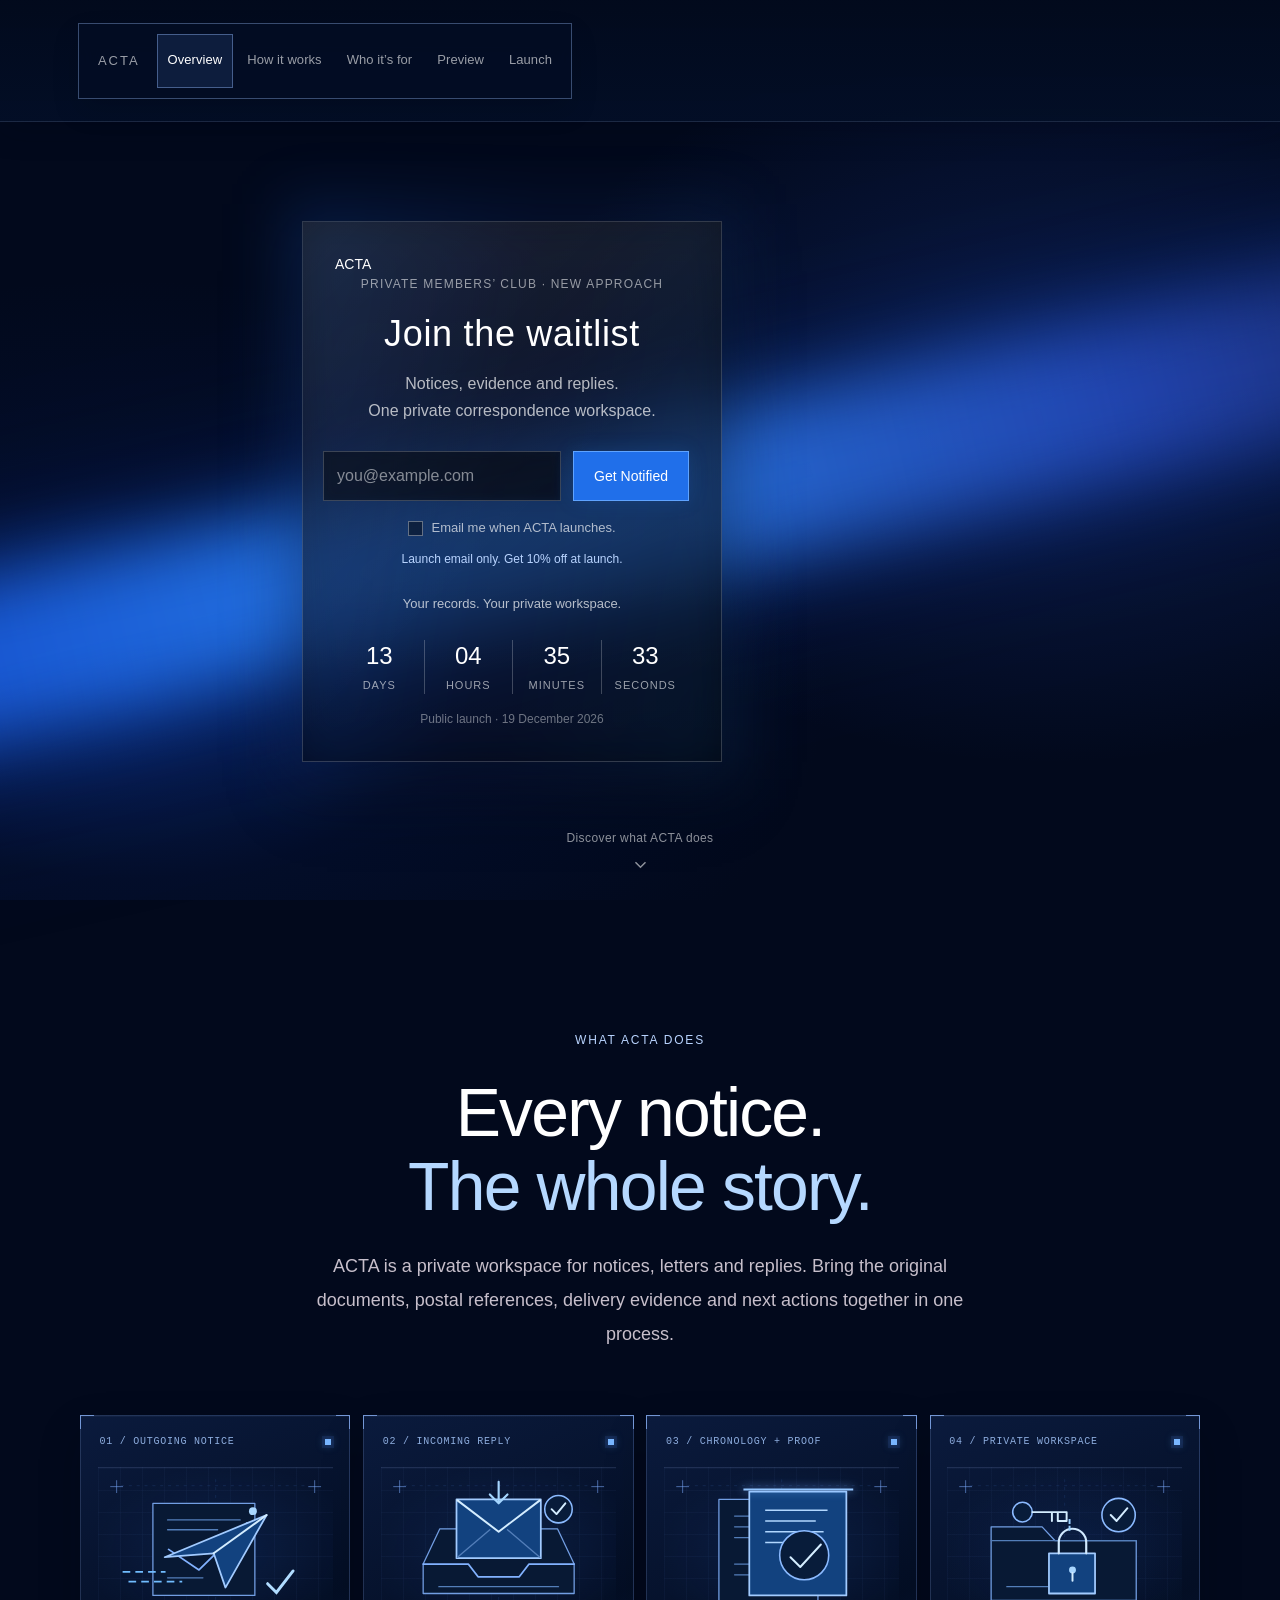
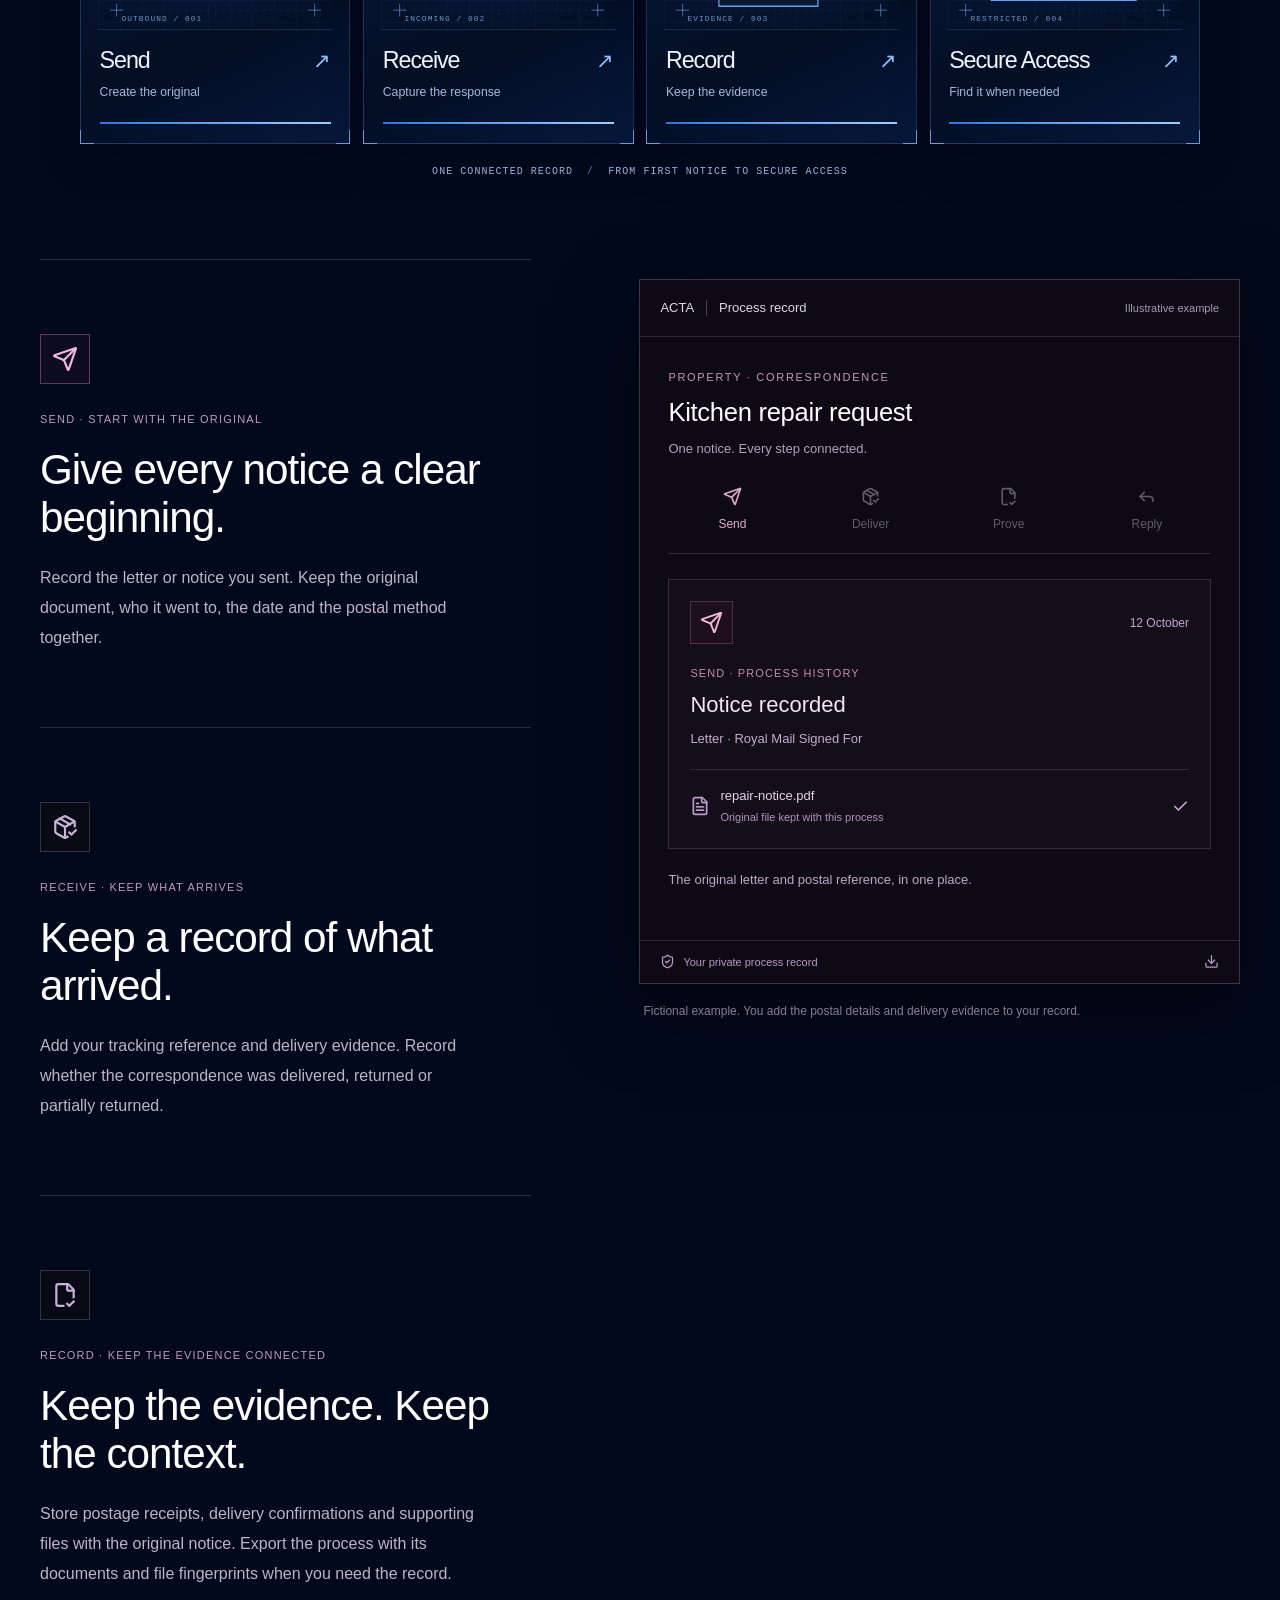
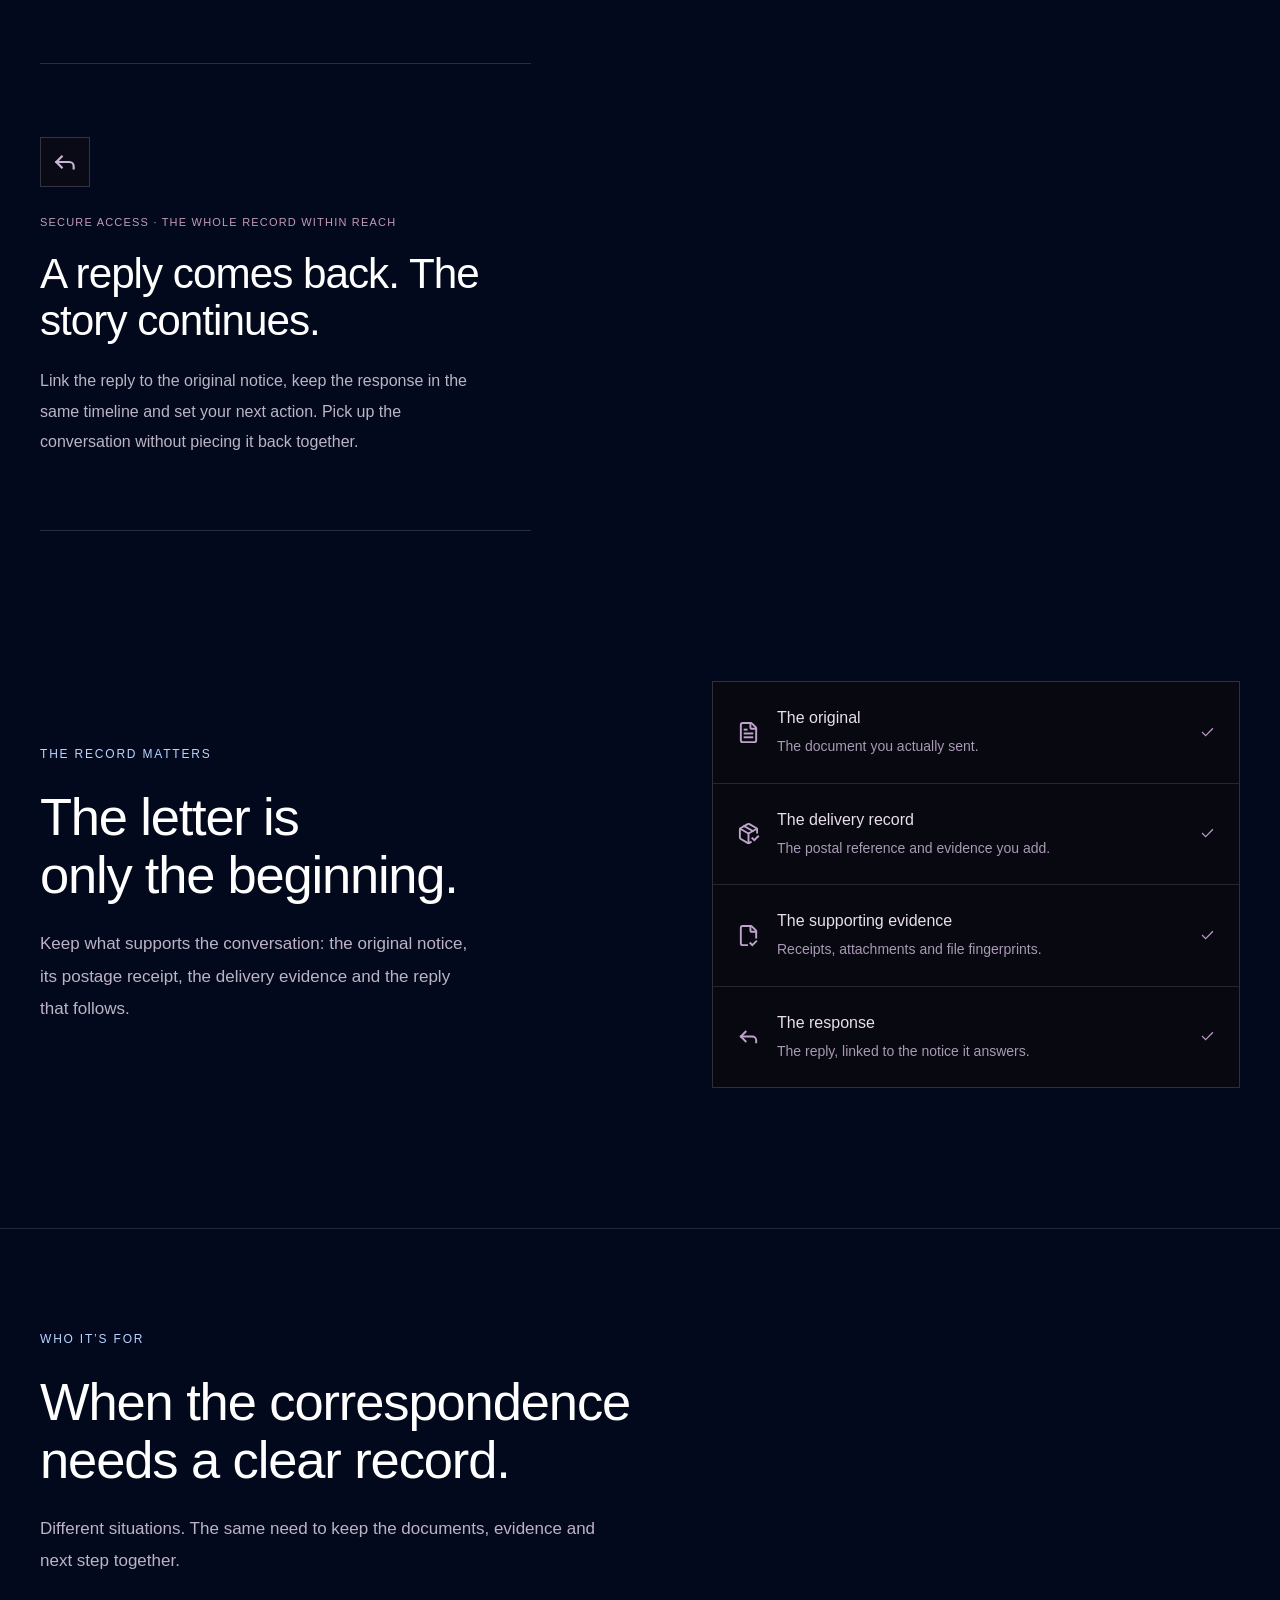
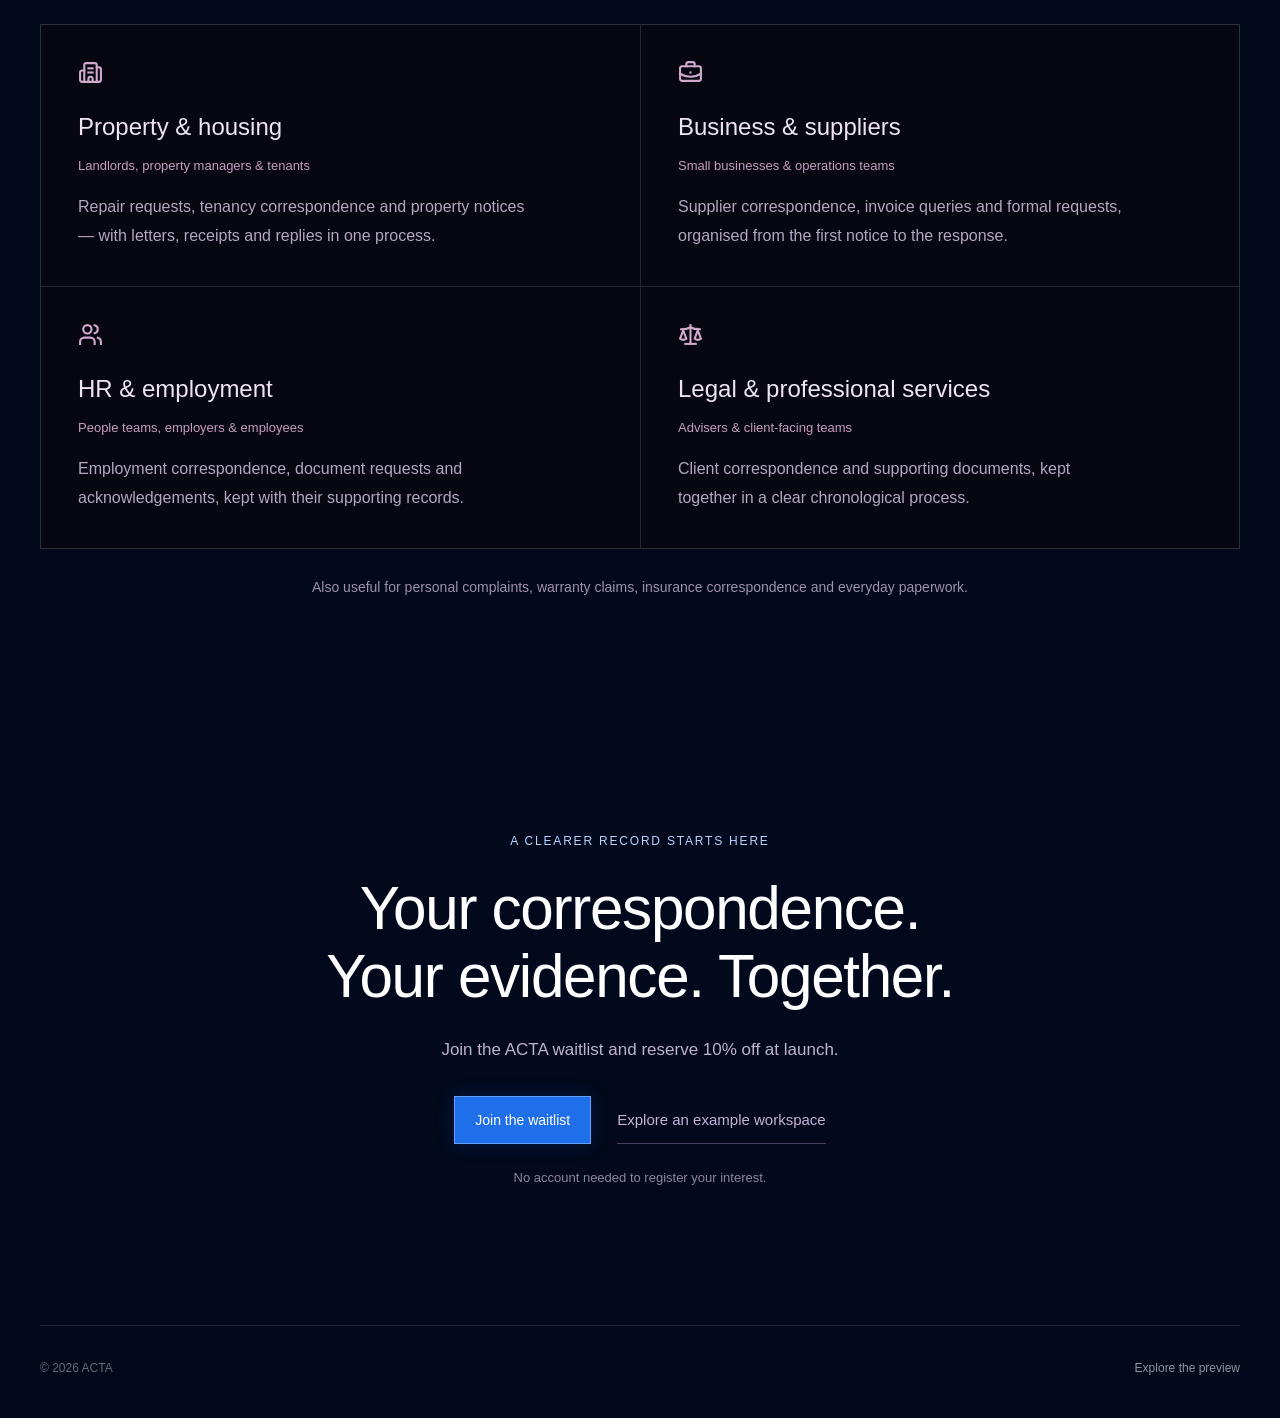
==== index.html @ 6f66a33c "Implement ACTA approved hero layout with integrated navigation logo and animated rectangular panels" ====
<!DOCTYPE html><html lang="en"><head><meta charset="utf-8"><meta name="viewport" content="width=device-width,initial-scale=1"><meta name="description" content="ACTA private club correspondence tracking and records"><meta name="theme-color" content="#040710"><link rel="stylesheet" href="./site.css"><link rel="stylesheet" href="./overrides.css"><link rel="stylesheet" href="./acta-header-v2.css"><link rel="stylesheet" href="./acta-journey.css"><link rel="stylesheet" href="./acta-hero-v3.css"><link rel="icon" href="./favicon.svg"><title>ACTA — Private members’ club & correspondence workspace</title></head><body class="antialiased" data-page="home"><div class="kinetic-grid-content"><main class="acta-launch"><div class="launch-light-scene" aria-hidden="true"><div class="launch-light-fallback"></div></div><header class="launch-header"><div class="launch-navigation"><nav aria-label="Launch navigation"><a class="launch-brand" href="./index.html" aria-label="ACTA home"><span class="acta-brand-bars" aria-hidden="true"><i></i><i></i></span><span>ACTA</span></a><span class="acta-nav-divider" aria-hidden="true"></span><a href="#register-interest" class="is-active" aria-current="page">Overview</a><a href="#product" class="">How it works</a><a href="#industries" class="">Who it’s for</a><a href="./demo.html" class="">Preview</a><a href="#launch" class="">Launch</a></nav></div></header><div class="launch-stage"><div class="acta-hero-plates" aria-hidden="true"><div class="acta-hero-plate plate-left"></div><div class="acta-hero-plate plate-right"></div><div class="acta-hero-orbit"></div></div><section class="launch-card " id="register-interest" aria-labelledby="_R_5i_-title"><div class="launch-card-content"><p class="acta-hero-wordmark"><span class="acta-brand-bars" aria-hidden="true"><i></i><i></i></span><span>ACTA</span></p><p class="launch-membership">Private Members’ Club · New Approach</p><h1 id="_R_5i_-title">Join the waitlist</h1><p class="launch-description">Notices, evidence and replies.<br/>One private correspondence workspace.</p><form class="launch-form" data-waitlist-form><div class="launch-input-row"><label class="sr-only" for="_R_5i_-email">Email address</label><input id="_R_5i_-email" type="email" placeholder="you@example.com" autoComplete="email" inputMode="email" required="" maxLength="254" aria-describedby="_R_5i_-privacy" name="email"/><button type="submit" class="site-button proximity-action launch-submit"><span class="proximity-content">Get Notified</span></button></div><div class="launch-trap" aria-hidden="true"><label for="_R_5i_-website">Leave this blank<input id="_R_5i_-website" type="text" tabindex="-1" autoComplete="off" name="website"/></label></div><label class="launch-consent"><input type="checkbox" required="" name="consent" value="yes"/><span>Email me when ACTA launches.</span></label><p class="launch-privacy" id="_R_5i_-privacy">Launch email only. Get 10% off at launch.</p></form><div class="launch-assurance"><span>Your records. Your private workspace.</span></div><section class="launch-clock" id="launch" aria-label="Public launch"><div class="launch-clock-values" role="timer" aria-live="off" aria-label="Launch date to be announced"><div><strong>—</strong><span>days</span></div><div><strong>—</strong><span>hours</span></div><div><strong>—</strong><span>minutes</span></div><div><strong>—</strong><span>seconds</span></div></div><p>Launch date to be announced</p></section></div></section><a class="launch-scroll-cue" href="#product"><span>Discover what ACTA does</span><svg xmlns="http://www.w3.org/2000/svg" width="18" height="18" viewBox="0 0 24 24" fill="none" stroke="currentColor" stroke-width="2" stroke-linecap="round" stroke-linejoin="round" class="lucide lucide-chevron-down" aria-hidden="true"><path d="m6 9 6 6 6-6"></path></svg></a></div><section class="acta-product-intro" id="product" aria-labelledby="acta-product-title"><p class="acta-section-eyebrow">What ACTA does</p><h2 id="acta-product-title">Every notice.<br/><em>The whole story.</em></h2><p class="acta-section-lead">ACTA is a private workspace for notices, letters and replies. Bring the original documents, postal references, delivery evidence and next actions together in one process.</p><ol class="acta-journey" aria-label="ACTA process: Send, Receive, Record, Secure Access"><li class="acta-j-panel acta-j-send" style="--step-index:0"><a class="acta-j-link" href="#acta-send" aria-label="Send: Create the original. Explore this part of the ACTA process."><div class="acta-j-top"><span>01 / OUTGOING NOTICE</span><i aria-hidden="true"></i></div><div class="acta-j-visual"><svg viewBox="0 0 240 164" xmlns="http://www.w3.org/2000/svg" focusable="false" aria-hidden="true"><path class="aj-guides" d="M24 18h192M24 145h192M120 12v140"/><path class="aj-cross" d="M13 19h12m-6-6v12M215 19h12m-6-6v12M13 145h12m-6-6v12M215 145h12m-6-6v12"/>
  <g class="aj-send-base"><rect x="56" y="36" width="104" height="94" class="aj-surface"/><path d="M71 53h74M71 63h51M71 112h36" class="aj-line-muted"/><path d="M72 83l31 21 49-48" class="aj-line"/><circle cx="158" cy="44" r="4" class="aj-node"/></g>
  <g class="aj-send-flight"><path d="M68 91L172 48l-42 74-12-35-50 4Z" class="aj-signal-fill"/><path d="M118 87l54-39" class="aj-line-bright"/></g>
  <path d="M26 106h42m-36 10h53" class="aj-send-trail"/>
  <path class="aj-send-confirm" d="M173 118l9 9 17-22" />
  <text class="aj-svg-label" x="24" y="156">OUTBOUND / 001</text>
</svg></div><div class="acta-j-bottom"><strong>Send</strong><span class="acta-j-arrow" aria-hidden="true">↗</span></div><p class="acta-j-desc">Create the original</p><div class="acta-j-progress" aria-hidden="true"><span></span></div></a></li><li class="acta-j-panel acta-j-receive" style="--step-index:1"><a class="acta-j-link" href="#acta-deliver" aria-label="Receive: Capture the response. Explore this part of the ACTA process."><div class="acta-j-top"><span>02 / INCOMING REPLY</span><i aria-hidden="true"></i></div><div class="acta-j-visual"><svg viewBox="0 0 240 164" xmlns="http://www.w3.org/2000/svg" focusable="false" aria-hidden="true"><path class="aj-guides" d="M24 18h192M24 145h192M120 12v140"/><path class="aj-cross" d="M13 19h12m-6-6v12M215 19h12m-6-6v12M13 145h12m-6-6v12M215 145h12m-6-6v12"/>
 <g class="aj-receive-tray"><path d="M43 98l17-36h120l17 36v30H43Z" class="aj-surface"/><path d="M43 98h46l10 13h42l10-13h46" class="aj-line"/><path d="M59 121h122" class="aj-line-muted"/></g>
 <g class="aj-receive-letter"><rect x="77" y="32" width="86" height="60" class="aj-signal-fill"/><path d="M78 33l42 32 42-32" class="aj-line-bright"/><path d="M78 91l33-28m51 28-33-28" class="aj-line-muted"/></g>
 <path class="aj-receive-arrow" d="M120 14v22m-9-9 9 9 9-9"/>
 <g class="aj-receive-confirm"><circle cx="181" cy="42" r="14" class="aj-dark-ring"/><path d="m174 42 5 5 9-11" class="aj-line-bright"/></g>
 <text class="aj-svg-label" x="24" y="156">INCOMING / 002</text>
</svg></div><div class="acta-j-bottom"><strong>Receive</strong><span class="acta-j-arrow" aria-hidden="true">↗</span></div><p class="acta-j-desc">Capture the response</p><div class="acta-j-progress" aria-hidden="true"><span></span></div></a></li><li class="acta-j-panel acta-j-record" style="--step-index:2"><a class="acta-j-link" href="#acta-prove" aria-label="Record: Keep the evidence. Explore this part of the ACTA process."><div class="acta-j-top"><span>03 / CHRONOLOGY + PROOF</span><i aria-hidden="true"></i></div><div class="acta-j-visual"><svg viewBox="0 0 240 164" xmlns="http://www.w3.org/2000/svg" focusable="false" aria-hidden="true"><path class="aj-guides" d="M24 18h192M24 145h192M120 12v140"/><path class="aj-cross" d="M13 19h12m-6-6v12M215 19h12m-6-6v12M13 145h12m-6-6v12M215 145h12m-6-6v12"/>
 <g class="aj-record-back"><rect x="56" y="32" width="101" height="109" class="aj-surface"/><path d="M72 49h68M72 60h57M72 71h59M72 98h66M72 109h49" class="aj-line-muted"/></g>
 <g class="aj-record-front"><rect x="87" y="24" width="99" height="106" class="aj-signal-fill"/><path d="M104 43h66M104 54h50M104 65h58M104 76h37" class="aj-record-write"/></g>
 <g class="aj-record-stamp"><circle cx="143" cy="89" r="25" class="aj-dark-ring"/><path d="m129 91 10 10 21-23" class="aj-line-bright"/></g>
 <path class="aj-record-scan" d="M82 22h110"/>
 <text class="aj-svg-label" x="24" y="156">EVIDENCE / 003</text>
</svg></div><div class="acta-j-bottom"><strong>Record</strong><span class="acta-j-arrow" aria-hidden="true">↗</span></div><p class="acta-j-desc">Keep the evidence</p><div class="acta-j-progress" aria-hidden="true"><span></span></div></a></li><li class="acta-j-panel acta-j-secure" style="--step-index:3"><a class="acta-j-link" href="#acta-reply" aria-label="Secure Access: Find it when needed. Explore this part of the ACTA process."><div class="acta-j-top"><span>04 / PRIVATE WORKSPACE</span><i aria-hidden="true"></i></div><div class="acta-j-visual"><svg viewBox="0 0 240 164" xmlns="http://www.w3.org/2000/svg" focusable="false" aria-hidden="true"><path class="aj-guides" d="M24 18h192M24 145h192M120 12v140"/><path class="aj-cross" d="M13 19h12m-6-6v12M215 19h12m-6-6v12M13 145h12m-6-6v12M215 145h12m-6-6v12"/>
 <g class="aj-sec-folder"><path d="M45 60h52l13 14h83v61H45Z" class="aj-surface"/><path d="M45 74h148" class="aj-line-muted"/><path d="M61 121h42" class="aj-line-muted"/></g>
 <g class="aj-sec-lock"><rect x="104" y="87" width="47" height="41" class="aj-signal-fill"/><path class="aj-sec-shackle" d="M114 87V76a14 14 0 0 1 28 0v11"/><circle cx="128" cy="104" r="3.5" class="aj-node"/><path d="M128 107v8" class="aj-line-bright"/></g>
 <g class="aj-sec-key"><circle cx="77" cy="45" r="10" class="aj-dark-ring"/><path d="M87 45h35v9h-9v-9m-6 0v9" class="aj-line-bright"/></g>
 <path class="aj-sec-beam" d="M125 53v11"/>
 <g class="aj-sec-ok"><circle cx="175" cy="48" r="17" class="aj-dark-ring"/><path d="m167 48 6 6 11-13" class="aj-line-bright"/></g>
 <text class="aj-svg-label" x="24" y="156">RESTRICTED / 004</text>
</svg></div><div class="acta-j-bottom"><strong>Secure Access</strong><span class="acta-j-arrow" aria-hidden="true">↗</span></div><p class="acta-j-desc">Find it when needed</p><div class="acta-j-progress" aria-hidden="true"><span></span></div></a></li></ol><p class="acta-strip-caption acta-j-caption">ONE CONNECTED RECORD <span aria-hidden="true">/</span> FROM FIRST NOTICE TO SECURE ACCESS</p></section><section class="acta-workflow" id="how-it-works" aria-label="How ACTA keeps your correspondence together"><div class="acta-workflow-steps"><article id="acta-send" data-story-step="0" class="acta-workflow-step is-active"><span class="workflow-step-symbol"><svg xmlns="http://www.w3.org/2000/svg" width="26" height="26" viewBox="0 0 24 24" fill="none" stroke="currentColor" stroke-width="2" stroke-linecap="round" stroke-linejoin="round" class="lucide lucide-send" aria-hidden="true"><path d="M14.536 21.686a.5.5 0 0 0 .937-.024l6.5-19a.496.496 0 0 0-.635-.635l-19 6.5a.5.5 0 0 0-.024.937l7.93 3.18a2 2 0 0 1 1.112 1.11z"></path><path d="m21.854 2.147-10.94 10.939"></path></svg></span><p class="acta-section-eyebrow">Send · Start with the original</p><h2>Give every notice a clear beginning.</h2><p class="workflow-step-copy">Record the letter or notice you sent. Keep the original document, who it went to, the date and the postal method together.</p><div class="workflow-mobile-evidence"><div><svg xmlns="http://www.w3.org/2000/svg" width="20" height="20" viewBox="0 0 24 24" fill="none" stroke="currentColor" stroke-width="2" stroke-linecap="round" stroke-linejoin="round" class="lucide lucide-send" aria-hidden="true"><path d="M14.536 21.686a.5.5 0 0 0 .937-.024l6.5-19a.496.496 0 0 0-.635-.635l-19 6.5a.5.5 0 0 0-.024.937l7.93 3.18a2 2 0 0 1 1.112 1.11z"></path><path d="m21.854 2.147-10.94 10.939"></path></svg><span>Notice recorded<small>Example record · 12 October</small></span><svg xmlns="http://www.w3.org/2000/svg" width="16" height="16" viewBox="0 0 24 24" fill="none" stroke="currentColor" stroke-width="2" stroke-linecap="round" stroke-linejoin="round" class="lucide lucide-check" aria-hidden="true"><path d="M20 6 9 17l-5-5"></path></svg></div><p><svg xmlns="http://www.w3.org/2000/svg" width="15" height="15" viewBox="0 0 24 24" fill="none" stroke="currentColor" stroke-width="2" stroke-linecap="round" stroke-linejoin="round" class="lucide lucide-paperclip" aria-hidden="true"><path d="m16 6-8.414 8.586a2 2 0 0 0 2.829 2.829l8.414-8.586a4 4 0 1 0-5.657-5.657l-8.379 8.551a6 6 0 1 0 8.485 8.485l8.379-8.551"></path></svg>repair-notice.pdf</p></div></article><article id="acta-deliver" data-story-step="1" class="acta-workflow-step "><span class="workflow-step-symbol"><svg xmlns="http://www.w3.org/2000/svg" width="26" height="26" viewBox="0 0 24 24" fill="none" stroke="currentColor" stroke-width="2" stroke-linecap="round" stroke-linejoin="round" class="lucide lucide-package-check" aria-hidden="true"><path d="M12 22V12"></path><path d="m16 17 2 2 4-4"></path><path d="M21 11.127V8a2 2 0 0 0-1-1.73l-7-4a2 2 0 0 0-2 0l-7 4A2 2 0 0 0 3 8v8a2 2 0 0 0 1 1.729l7 4a2 2 0 0 0 2 .001l1.32-.753"></path><path d="M3.29 7 12 12l8.71-5"></path><path d="m7.5 4.27 8.997 5.148"></path></svg></span><p class="acta-section-eyebrow">Receive · Keep what arrives</p><h2>Keep a record of what arrived.</h2><p class="workflow-step-copy">Add your tracking reference and delivery evidence. Record whether the correspondence was delivered, returned or partially returned.</p><div class="workflow-mobile-evidence"><div><svg xmlns="http://www.w3.org/2000/svg" width="20" height="20" viewBox="0 0 24 24" fill="none" stroke="currentColor" stroke-width="2" stroke-linecap="round" stroke-linejoin="round" class="lucide lucide-package-check" aria-hidden="true"><path d="M12 22V12"></path><path d="m16 17 2 2 4-4"></path><path d="M21 11.127V8a2 2 0 0 0-1-1.73l-7-4a2 2 0 0 0-2 0l-7 4A2 2 0 0 0 3 8v8a2 2 0 0 0 1 1.729l7 4a2 2 0 0 0 2 .001l1.32-.753"></path><path d="M3.29 7 12 12l8.71-5"></path><path d="m7.5 4.27 8.997 5.148"></path></svg><span>Delivery recorded<small>Example record · 14 October</small></span><svg xmlns="http://www.w3.org/2000/svg" width="16" height="16" viewBox="0 0 24 24" fill="none" stroke="currentColor" stroke-width="2" stroke-linecap="round" stroke-linejoin="round" class="lucide lucide-check" aria-hidden="true"><path d="M20 6 9 17l-5-5"></path></svg></div><p><svg xmlns="http://www.w3.org/2000/svg" width="15" height="15" viewBox="0 0 24 24" fill="none" stroke="currentColor" stroke-width="2" stroke-linecap="round" stroke-linejoin="round" class="lucide lucide-paperclip" aria-hidden="true"><path d="m16 6-8.414 8.586a2 2 0 0 0 2.829 2.829l8.414-8.586a4 4 0 1 0-5.657-5.657l-8.379 8.551a6 6 0 1 0 8.485 8.485l8.379-8.551"></path></svg>delivery-confirmation.pdf</p></div></article><article id="acta-prove" data-story-step="2" class="acta-workflow-step "><span class="workflow-step-symbol"><svg xmlns="http://www.w3.org/2000/svg" width="26" height="26" viewBox="0 0 24 24" fill="none" stroke="currentColor" stroke-width="2" stroke-linecap="round" stroke-linejoin="round" class="lucide lucide-file-check-corner" aria-hidden="true"><path d="M10.5 22H6a2 2 0 0 1-2-2V4a2 2 0 0 1 2-2h8a2.4 2.4 0 0 1 1.706.706l3.588 3.588A2.4 2.4 0 0 1 20 8v6"></path><path d="M14 2v5a1 1 0 0 0 1 1h5"></path><path d="m14 20 2 2 4-4"></path></svg></span><p class="acta-section-eyebrow">Record · Keep the evidence connected</p><h2>Keep the evidence. Keep the context.</h2><p class="workflow-step-copy">Store postage receipts, delivery confirmations and supporting files with the original notice. Export the process with its documents and file fingerprints when you need the record.</p><div class="workflow-mobile-evidence"><div><svg xmlns="http://www.w3.org/2000/svg" width="20" height="20" viewBox="0 0 24 24" fill="none" stroke="currentColor" stroke-width="2" stroke-linecap="round" stroke-linejoin="round" class="lucide lucide-file-check-corner" aria-hidden="true"><path d="M10.5 22H6a2 2 0 0 1-2-2V4a2 2 0 0 1 2-2h8a2.4 2.4 0 0 1 1.706.706l3.588 3.588A2.4 2.4 0 0 1 20 8v6"></path><path d="M14 2v5a1 1 0 0 0 1 1h5"></path><path d="m14 20 2 2 4-4"></path></svg><span>Evidence attached<small>Example record · 14 October</small></span><svg xmlns="http://www.w3.org/2000/svg" width="16" height="16" viewBox="0 0 24 24" fill="none" stroke="currentColor" stroke-width="2" stroke-linecap="round" stroke-linejoin="round" class="lucide lucide-check" aria-hidden="true"><path d="M20 6 9 17l-5-5"></path></svg></div><p><svg xmlns="http://www.w3.org/2000/svg" width="15" height="15" viewBox="0 0 24 24" fill="none" stroke="currentColor" stroke-width="2" stroke-linecap="round" stroke-linejoin="round" class="lucide lucide-paperclip" aria-hidden="true"><path d="m16 6-8.414 8.586a2 2 0 0 0 2.829 2.829l8.414-8.586a4 4 0 1 0-5.657-5.657l-8.379 8.551a6 6 0 1 0 8.485 8.485l8.379-8.551"></path></svg>postage-receipt.pdf</p></div></article><article id="acta-reply" data-story-step="3" class="acta-workflow-step "><span class="workflow-step-symbol"><svg xmlns="http://www.w3.org/2000/svg" width="26" height="26" viewBox="0 0 24 24" fill="none" stroke="currentColor" stroke-width="2" stroke-linecap="round" stroke-linejoin="round" class="lucide lucide-reply" aria-hidden="true"><path d="M20 18v-2a4 4 0 0 0-4-4H4"></path><path d="m9 17-5-5 5-5"></path></svg></span><p class="acta-section-eyebrow">Secure Access · The whole record within reach</p><h2>A reply comes back. The story continues.</h2><p class="workflow-step-copy">Link the reply to the original notice, keep the response in the same timeline and set your next action. Pick up the conversation without piecing it back together.</p><div class="workflow-mobile-evidence"><div><svg xmlns="http://www.w3.org/2000/svg" width="20" height="20" viewBox="0 0 24 24" fill="none" stroke="currentColor" stroke-width="2" stroke-linecap="round" stroke-linejoin="round" class="lucide lucide-reply" aria-hidden="true"><path d="M20 18v-2a4 4 0 0 0-4-4H4"></path><path d="m9 17-5-5 5-5"></path></svg><span>Reply linked<small>Example record · 16 October</small></span><svg xmlns="http://www.w3.org/2000/svg" width="16" height="16" viewBox="0 0 24 24" fill="none" stroke="currentColor" stroke-width="2" stroke-linecap="round" stroke-linejoin="round" class="lucide lucide-check" aria-hidden="true"><path d="M20 6 9 17l-5-5"></path></svg></div><p><svg xmlns="http://www.w3.org/2000/svg" width="15" height="15" viewBox="0 0 24 24" fill="none" stroke="currentColor" stroke-width="2" stroke-linecap="round" stroke-linejoin="round" class="lucide lucide-paperclip" aria-hidden="true"><path d="m16 6-8.414 8.586a2 2 0 0 0 2.829 2.829l8.414-8.586a4 4 0 1 0-5.657-5.657l-8.379 8.551a6 6 0 1 0 8.485 8.485l8.379-8.551"></path></svg>repair-team-response.pdf</p></div></article></div><aside class="acta-proof-preview"><div class="acta-proof-window" aria-label="Illustrative ACTA record: Send"><div class="proof-window-top"><span>ACTA <i></i> Process record</span><span>Illustrative example</span></div><div class="proof-window-content"><span class="proof-process-label">Property · Correspondence</span><h3>Kitchen repair request</h3><p class="proof-process-description">One notice. Every step connected.</p><div class="proof-stage-rail" aria-hidden="true"><div class="is-complete"><svg xmlns="http://www.w3.org/2000/svg" width="19" height="19" viewBox="0 0 24 24" fill="none" stroke="currentColor" stroke-width="2" stroke-linecap="round" stroke-linejoin="round" class="lucide lucide-send" aria-hidden="true"><path d="M14.536 21.686a.5.5 0 0 0 .937-.024l6.5-19a.496.496 0 0 0-.635-.635l-19 6.5a.5.5 0 0 0-.024.937l7.93 3.18a2 2 0 0 1 1.112 1.11z"></path><path d="m21.854 2.147-10.94 10.939"></path></svg><span>Send</span></div><div class=""><svg xmlns="http://www.w3.org/2000/svg" width="19" height="19" viewBox="0 0 24 24" fill="none" stroke="currentColor" stroke-width="2" stroke-linecap="round" stroke-linejoin="round" class="lucide lucide-package-check" aria-hidden="true"><path d="M12 22V12"></path><path d="m16 17 2 2 4-4"></path><path d="M21 11.127V8a2 2 0 0 0-1-1.73l-7-4a2 2 0 0 0-2 0l-7 4A2 2 0 0 0 3 8v8a2 2 0 0 0 1 1.729l7 4a2 2 0 0 0 2 .001l1.32-.753"></path><path d="M3.29 7 12 12l8.71-5"></path><path d="m7.5 4.27 8.997 5.148"></path></svg><span>Deliver</span></div><div class=""><svg xmlns="http://www.w3.org/2000/svg" width="19" height="19" viewBox="0 0 24 24" fill="none" stroke="currentColor" stroke-width="2" stroke-linecap="round" stroke-linejoin="round" class="lucide lucide-file-check-corner" aria-hidden="true"><path d="M10.5 22H6a2 2 0 0 1-2-2V4a2 2 0 0 1 2-2h8a2.4 2.4 0 0 1 1.706.706l3.588 3.588A2.4 2.4 0 0 1 20 8v6"></path><path d="M14 2v5a1 1 0 0 0 1 1h5"></path><path d="m14 20 2 2 4-4"></path></svg><span>Prove</span></div><div class=""><svg xmlns="http://www.w3.org/2000/svg" width="19" height="19" viewBox="0 0 24 24" fill="none" stroke="currentColor" stroke-width="2" stroke-linecap="round" stroke-linejoin="round" class="lucide lucide-reply" aria-hidden="true"><path d="M20 18v-2a4 4 0 0 0-4-4H4"></path><path d="m9 17-5-5 5-5"></path></svg><span>Reply</span></div></div><div class="proof-event"><div class="proof-event-top"><span class="proof-event-icon"><svg xmlns="http://www.w3.org/2000/svg" width="23" height="23" viewBox="0 0 24 24" fill="none" stroke="currentColor" stroke-width="2" stroke-linecap="round" stroke-linejoin="round" class="lucide lucide-send" aria-hidden="true"><path d="M14.536 21.686a.5.5 0 0 0 .937-.024l6.5-19a.496.496 0 0 0-.635-.635l-19 6.5a.5.5 0 0 0-.024.937l7.93 3.18a2 2 0 0 1 1.112 1.11z"></path><path d="m21.854 2.147-10.94 10.939"></path></svg></span><span class="proof-event-date">12 October</span></div><p class="proof-event-eyebrow">Send · Process history</p><h4>Notice recorded</h4><p class="proof-event-detail">Letter · Royal Mail Signed For</p><div class="proof-file"><svg xmlns="http://www.w3.org/2000/svg" width="20" height="20" viewBox="0 0 24 24" fill="none" stroke="currentColor" stroke-width="2" stroke-linecap="round" stroke-linejoin="round" class="lucide lucide-file-text" aria-hidden="true"><path d="M6 22a2 2 0 0 1-2-2V4a2 2 0 0 1 2-2h8a2.4 2.4 0 0 1 1.704.706l3.588 3.588A2.4 2.4 0 0 1 20 8v12a2 2 0 0 1-2 2z"></path><path d="M14 2v5a1 1 0 0 0 1 1h5"></path><path d="M10 9H8"></path><path d="M16 13H8"></path><path d="M16 17H8"></path></svg><span>repair-notice.pdf<small>Original file kept with this process</small></span><svg xmlns="http://www.w3.org/2000/svg" width="17" height="17" viewBox="0 0 24 24" fill="none" stroke="currentColor" stroke-width="2" stroke-linecap="round" stroke-linejoin="round" class="lucide lucide-check" aria-hidden="true"><path d="M20 6 9 17l-5-5"></path></svg></div></div><p class="proof-visual-caption">The original letter and postal reference, in one place.</p></div><div class="proof-window-bottom"><svg xmlns="http://www.w3.org/2000/svg" width="15" height="15" viewBox="0 0 24 24" fill="none" stroke="currentColor" stroke-width="2" stroke-linecap="round" stroke-linejoin="round" class="lucide lucide-shield-check" aria-hidden="true"><path d="M20 13c0 5-3.5 7.5-7.66 8.95a1 1 0 0 1-.67-.01C7.5 20.5 4 18 4 13V6a1 1 0 0 1 1-1c2 0 4.5-1.2 6.24-2.72a1.17 1.17 0 0 1 1.52 0C14.51 3.81 17 5 19 5a1 1 0 0 1 1 1z"></path><path d="m9 12 2 2 4-4"></path></svg><span>Your private process record</span><svg xmlns="http://www.w3.org/2000/svg" width="15" height="15" viewBox="0 0 24 24" fill="none" stroke="currentColor" stroke-width="2" stroke-linecap="round" stroke-linejoin="round" class="lucide lucide-download" aria-hidden="true"><path d="M12 15V3"></path><path d="M21 15v4a2 2 0 0 1-2 2H5a2 2 0 0 1-2-2v-4"></path><path d="m7 10 5 5 5-5"></path></svg></div></div><p class="acta-example-note">Fictional example. You add the postal details and delivery evidence to your record.</p></aside></section><section class="acta-evidence-section" aria-labelledby="acta-evidence-title"><div><p class="acta-section-eyebrow">The record matters</p><h2 id="acta-evidence-title">The letter is<br/>only the beginning.</h2><p>Keep what supports the conversation: the original notice, its postage receipt, the delivery evidence and the reply that follows.</p></div><div class="acta-evidence-stack"><div><svg xmlns="http://www.w3.org/2000/svg" width="23" height="23" viewBox="0 0 24 24" fill="none" stroke="currentColor" stroke-width="2" stroke-linecap="round" stroke-linejoin="round" class="lucide lucide-file-text" aria-hidden="true"><path d="M6 22a2 2 0 0 1-2-2V4a2 2 0 0 1 2-2h8a2.4 2.4 0 0 1 1.704.706l3.588 3.588A2.4 2.4 0 0 1 20 8v12a2 2 0 0 1-2 2z"></path><path d="M14 2v5a1 1 0 0 0 1 1h5"></path><path d="M10 9H8"></path><path d="M16 13H8"></path><path d="M16 17H8"></path></svg><span><strong>The original</strong><p>The document you actually sent.</p></span><svg xmlns="http://www.w3.org/2000/svg" width="17" height="17" viewBox="0 0 24 24" fill="none" stroke="currentColor" stroke-width="2" stroke-linecap="round" stroke-linejoin="round" class="lucide lucide-check" aria-hidden="true"><path d="M20 6 9 17l-5-5"></path></svg></div><div><svg xmlns="http://www.w3.org/2000/svg" width="23" height="23" viewBox="0 0 24 24" fill="none" stroke="currentColor" stroke-width="2" stroke-linecap="round" stroke-linejoin="round" class="lucide lucide-package-check" aria-hidden="true"><path d="M12 22V12"></path><path d="m16 17 2 2 4-4"></path><path d="M21 11.127V8a2 2 0 0 0-1-1.73l-7-4a2 2 0 0 0-2 0l-7 4A2 2 0 0 0 3 8v8a2 2 0 0 0 1 1.729l7 4a2 2 0 0 0 2 .001l1.32-.753"></path><path d="M3.29 7 12 12l8.71-5"></path><path d="m7.5 4.27 8.997 5.148"></path></svg><span><strong>The delivery record</strong><p>The postal reference and evidence you add.</p></span><svg xmlns="http://www.w3.org/2000/svg" width="17" height="17" viewBox="0 0 24 24" fill="none" stroke="currentColor" stroke-width="2" stroke-linecap="round" stroke-linejoin="round" class="lucide lucide-check" aria-hidden="true"><path d="M20 6 9 17l-5-5"></path></svg></div><div><svg xmlns="http://www.w3.org/2000/svg" width="23" height="23" viewBox="0 0 24 24" fill="none" stroke="currentColor" stroke-width="2" stroke-linecap="round" stroke-linejoin="round" class="lucide lucide-file-check-corner" aria-hidden="true"><path d="M10.5 22H6a2 2 0 0 1-2-2V4a2 2 0 0 1 2-2h8a2.4 2.4 0 0 1 1.706.706l3.588 3.588A2.4 2.4 0 0 1 20 8v6"></path><path d="M14 2v5a1 1 0 0 0 1 1h5"></path><path d="m14 20 2 2 4-4"></path></svg><span><strong>The supporting evidence</strong><p>Receipts, attachments and file fingerprints.</p></span><svg xmlns="http://www.w3.org/2000/svg" width="17" height="17" viewBox="0 0 24 24" fill="none" stroke="currentColor" stroke-width="2" stroke-linecap="round" stroke-linejoin="round" class="lucide lucide-check" aria-hidden="true"><path d="M20 6 9 17l-5-5"></path></svg></div><div><svg xmlns="http://www.w3.org/2000/svg" width="23" height="23" viewBox="0 0 24 24" fill="none" stroke="currentColor" stroke-width="2" stroke-linecap="round" stroke-linejoin="round" class="lucide lucide-reply" aria-hidden="true"><path d="M20 18v-2a4 4 0 0 0-4-4H4"></path><path d="m9 17-5-5 5-5"></path></svg><span><strong>The response</strong><p>The reply, linked to the notice it answers.</p></span><svg xmlns="http://www.w3.org/2000/svg" width="17" height="17" viewBox="0 0 24 24" fill="none" stroke="currentColor" stroke-width="2" stroke-linecap="round" stroke-linejoin="round" class="lucide lucide-check" aria-hidden="true"><path d="M20 6 9 17l-5-5"></path></svg></div></div></section><section class="acta-industries" id="industries" aria-labelledby="acta-industries-title"><div class="acta-industries-heading"><p class="acta-section-eyebrow">Who it’s for</p><h2 id="acta-industries-title">When the correspondence<br/>needs a clear record.</h2><p>Different situations. The same need to keep the documents, evidence and next step together.</p></div><div class="acta-industry-grid"><article><svg xmlns="http://www.w3.org/2000/svg" width="25" height="25" viewBox="0 0 24 24" fill="none" stroke="currentColor" stroke-width="2" stroke-linecap="round" stroke-linejoin="round" class="lucide lucide-building2 lucide-building-2" aria-hidden="true"><path d="M10 12h4"></path><path d="M10 8h4"></path><path d="M14 21v-3a2 2 0 0 0-4 0v3"></path><path d="M6 10H4a2 2 0 0 0-2 2v7a2 2 0 0 0 2 2h16a2 2 0 0 0 2-2V9a2 2 0 0 0-2-2h-2"></path><path d="M6 21V5a2 2 0 0 1 2-2h8a2 2 0 0 1 2 2v16"></path></svg><h3>Property &amp; housing</h3><p class="industry-audience">Landlords, property managers &amp; tenants</p><p>Repair requests, tenancy correspondence and property notices — with letters, receipts and replies in one process.</p></article><article><svg xmlns="http://www.w3.org/2000/svg" width="25" height="25" viewBox="0 0 24 24" fill="none" stroke="currentColor" stroke-width="2" stroke-linecap="round" stroke-linejoin="round" class="lucide lucide-briefcase-business" aria-hidden="true"><path d="M12 12h.01"></path><path d="M16 6V4a2 2 0 0 0-2-2h-4a2 2 0 0 0-2 2v2"></path><path d="M22 13a18.15 18.15 0 0 1-20 0"></path><rect width="20" height="14" x="2" y="6" rx="2"></rect></svg><h3>Business &amp; suppliers</h3><p class="industry-audience">Small businesses &amp; operations teams</p><p>Supplier correspondence, invoice queries and formal requests, organised from the first notice to the response.</p></article><article><svg xmlns="http://www.w3.org/2000/svg" width="25" height="25" viewBox="0 0 24 24" fill="none" stroke="currentColor" stroke-width="2" stroke-linecap="round" stroke-linejoin="round" class="lucide lucide-users" aria-hidden="true"><path d="M16 21v-2a4 4 0 0 0-4-4H6a4 4 0 0 0-4 4v2"></path><path d="M16 3.128a4 4 0 0 1 0 7.744"></path><path d="M22 21v-2a4 4 0 0 0-3-3.87"></path><circle cx="9" cy="7" r="4"></circle></svg><h3>HR &amp; employment</h3><p class="industry-audience">People teams, employers &amp; employees</p><p>Employment correspondence, document requests and acknowledgements, kept with their supporting records.</p></article><article><svg xmlns="http://www.w3.org/2000/svg" width="25" height="25" viewBox="0 0 24 24" fill="none" stroke="currentColor" stroke-width="2" stroke-linecap="round" stroke-linejoin="round" class="lucide lucide-scale" aria-hidden="true"><path d="M12 3v18"></path><path d="m19 8 3 8a5 5 0 0 1-6 0zV7"></path><path d="M3 7h1a17 17 0 0 0 8-2 17 17 0 0 0 8 2h1"></path><path d="m5 8 3 8a5 5 0 0 1-6 0zV7"></path><path d="M7 21h10"></path></svg><h3>Legal &amp; professional services</h3><p class="industry-audience">Advisers &amp; client-facing teams</p><p>Client correspondence and supporting documents, kept together in a clear chronological process.</p></article></div><p class="acta-personal-use">Also useful for personal complaints, warranty claims, insurance correspondence and everyday paperwork.</p></section><section class="acta-story-closing" aria-labelledby="acta-closing-title"><p class="acta-section-eyebrow">A clearer record starts here</p><h2 id="acta-closing-title">Your correspondence.<br/>Your evidence. Together.</h2><p>Join the ACTA waitlist and reserve 10% off at launch.</p><div><a href="#register-interest" class="site-button proximity-action "><span class="proximity-content">Join the waitlist</span></a><a class="acta-preview-link" href="./demo.html">Explore an example workspace</a></div><span>No account needed to register your interest.</span></section><footer class="launch-footer"><span>© 2026 ACTA</span><a href="./demo.html">Explore the preview</a></footer></main></div><script src="./app.js" defer></script><script src="./acta-journey.js" defer></script></body></html>
---- overrides.css ----
/* ACTA visual refinements: preserve source layout, move warm accents to blue. */
:root{--acta-blue:#397ff5;--acta-blue-soft:#9dc9ff}
html{scroll-behavior:smooth}
.launch-light-fallback{background:radial-gradient(at 8% 67%,#0a71ef1a,transparent 35%),radial-gradient(at 80% 40%,#3b39ef2d,transparent 45%)}
.launch-light-fallback:before{background:linear-gradient(90deg,#107aff90,#2d55f78a 52%,#544be47a)}
.launch-card:after{background:linear-gradient(90deg,#2374ff27,#5b57ff26)}
.kinetic-grid-content .acta-launch .proximity-action{background:#206fea!important;border-color:#5fa3ff!important;box-shadow:0 0 20px #237ffb26!important}
.kinetic-grid-content .acta-launch .proximity-action:before{background:#1152b9!important}
.kinetic-grid-content .acta-launch .proximity-action:hover{background:#185fd0!important;border-color:#9ac6ff!important;box-shadow:0 7px 30px #2c80fb4a!important}
.acta-product-intro h2 em,.acta-story-closing h2 em,.acta-evidence-section h2 em{color:#b5d8ff!important}
.acta-section-eyebrow,.acta-story-strip a,.launch-privacy{color:#b9d4ff}
.acta-story-strip a:hover,.launch-navigation nav a.is-active{border-color:#5b94f280}
.launch-login:hover,.launch-scroll-cue:hover{color:#c7e2ff!important}
.launch-brand,.website-header .brand{letter-spacing:.14em;font-weight:600;gap:0}
.acta-launch .launch-card,.acta-launch .launch-input-row input,.acta-launch .proximity-action{border-radius:0!important}
.acta-product-intro,.acta-evidence-section,.acta-industries,.acta-story-closing{color:#f8faff}
.website-header .brand svg{display:none}
.launch-form .launch-message{font-size:12px;margin:10px 0 0;color:#cfe4ff;line-height:1.6}
.acta-demo-banner,.acta-modal{font-family:Arial,sans-serif}
.acta-modal[hidden]{display:none!important}
.acta-modal{position:fixed;inset:0;z-index:9999;display:flex;align-items:center;justify-content:center;padding:20px;background:#030715c9;backdrop-filter:blur(6px)}
.acta-modal-card{color:#132341;background:#fff;max-width:520px;width:100%;max-height:92vh;overflow-y:auto;padding:28px;box-shadow:0 12px 65px #0006;border:1px solid #b9c7df;border-radius:0}
.acta-modal-card h2{font-size:22px;line-height:1.25;margin:0 0 12px}
.acta-modal-card p{font-size:13px;color:#4b5f79;line-height:1.65}
.acta-modal-card label{display:block;font-size:12px;font-weight:600;margin:12px 0 5px}
.acta-modal-card input,.acta-modal-card select,.acta-modal-card textarea{display:block;width:100%;border:1px solid #b4c2d4;border-radius:0;padding:11px;color:#102039;background:#fff;font:14px/1.5 Arial,sans-serif}
.acta-modal-card textarea{min-height:92px;resize:vertical}
.acta-modal-actions{display:flex;flex-wrap:wrap;gap:10px;justify-content:flex-end;margin-top:22px}
.acta-modal-card button,.acta-modal-card .acta-modal-link{display:inline-flex;align-items:center;justify-content:center;padding:11px 17px;border-radius:0;border:1px solid #879bb6;font-size:13px;font-weight:600;cursor:pointer;background:#fff;color:#172a47}
.acta-modal-card button.primary,.acta-modal-card .acta-modal-link{background:#245fcd;color:#fff;border-color:#245fcd;text-decoration:none}
.acta-modal-card button:hover{filter:brightness(.94)}
.acta-modal-card button:focus-visible,.acta-modal-card input:focus-visible,.acta-modal-card select:focus-visible,.acta-modal-card textarea:focus-visible{outline:2px solid #387eff;outline-offset:2px}
.acta-preview-alert{display:inline-block;background:#eaf1ff;border:1px solid #aac8fa;color:#254d94;padding:8px 12px;margin:8px 0 14px;font-size:12px}
.acta-static-notice{font-size:12px;line-height:1.5;color:#8fa9d9}
.simple-app .process-item:focus-visible{outline:2px solid #226be2;outline-offset:2px}
.acta-editor-list{display:grid;gap:8px;margin:14px 0}
.acta-editor-list>button{width:100%;border:1px solid #c5d2e4;text-align:left;background:#f8fbff;padding:12px;color:#234a78;cursor:pointer}
@media(prefers-reduced-motion:reduce){html{scroll-behavior:auto}}


/* 19 November ACTA refinements — blue illuminated background, no decorative A. */
body[data-page="home"]{background:#02091c!important}
body[data-page="home"] .acta-launch{background:transparent!important}
body[data-page="home"] .launch-light-scene{background:#02091c!important}
body[data-page="home"] .launch-light-fallback{
  background:radial-gradient(ellipse 55% 45% at 10% 76%,rgba(19,91,248,.29) 0%,rgba(9,43,129,.13) 48%,transparent 100%),
             radial-gradient(ellipse 47% 46% at 82% 44%,rgba(40,92,226,.22),transparent 89%)!important;
}
body[data-page="home"] .launch-light-fallback::before{
  background:linear-gradient(90deg,rgba(22,87,240,.77) 0%,rgba(44,138,255,.87) 41%,rgba(45,90,230,.65) 78%,rgba(61,79,205,.34) 100%)!important;
  box-shadow:0 0 75px 22px rgba(21,85,235,.24),0 0 155px 50px rgba(15,58,169,.12)!important;
}
body[data-page="home"] .launch-brand svg,
body[data-page="demo"] .website-header .brand svg,
body[data-page="login"] .website-header .brand svg{display:none!important}
body[data-page="home"] .launch-brand{gap:0!important}
body[data-page="home"] .launch-card:after{
  background:linear-gradient(100deg,rgba(30,107,241,.21),rgba(45,81,206,.11),rgba(40,149,255,.12))!important;
}
body[data-page="home"] .launch-assurance-icons,
body[data-page="home"] .launch-login{display:none!important}


/* ACTA homepage: larger central navigation, inward branding and right-side
   correspondence description. Form controls move together slightly left. */
body[data-page="home"] .launch-header {
  top:0;
  left:0;
  right:0;
  min-height:102px;
  padding:12px clamp(28px,8.25vw,170px);
  display:grid;
  grid-template-columns:minmax(0,1fr) auto minmax(0,1fr);
  align-items:center;
  gap:clamp(22px,3vw,54px);
  background:linear-gradient(180deg,rgba(2,9,29,.94),rgba(3,14,38,.72));
  border-bottom:1px solid rgba(145,183,244,.18);
}
body[data-page="home"] .launch-header .launch-brand {
  justify-self:start;
  margin:0;
  font-size:1.45rem;
  line-height:1.2;
  font-weight:600;
  letter-spacing:.16em;
  min-height:56px;
  white-space:nowrap;
}
body[data-page="home"] .launch-header .launch-navigation {
  position:relative;
  top:auto;
  left:auto;
  transform:none;
  justify-self:center;
  width:max-content;
  max-width:100%;
}
body[data-page="home"] .launch-header .launch-navigation nav {
  min-height:62px;
  align-items:center;
  gap:6px;
  padding:8px 12px;
  border:1px solid rgba(157,189,237,.27);
  background:rgba(6,18,43,.65);
  box-shadow:0 12px 28px rgba(0,0,0,.12);
}
body[data-page="home"] .launch-header .launch-navigation nav a {
  min-height:44px;
  font-size:14px;
  line-height:1.3;
  padding:11px 13px;
  letter-spacing:.005em;
}
body[data-page="home"] .launch-header .launch-navigation nav a.is-active {
  border-color:rgba(145,186,248,.42);
  background:rgba(47,89,153,.23);
}
body[data-page="home"] .launch-header-summary {
  margin:0;
  justify-self:end;
  width:max-content;
  max-width:260px;
  text-align:right;
  color:#b1c6ea;
  font:400 13px/1.55 Arial,sans-serif;
  letter-spacing:.015em;
}
body[data-page="home"] .launch-header-summary span {
  display:block;
  font-weight:600;
  color:#e0ecff;
}
body[data-page="home"] .launch-card .launch-input-row {
  position:relative;
  left:-17px;
}
@media(max-width:1150px) and (min-width:821px) {
  body[data-page="home"] .launch-header {
    padding-inline:clamp(28px,4vw,56px);
    gap:16px;
  }
  body[data-page="home"] .launch-header .launch-navigation nav {
    padding:7px;
    gap:1px;
  }
  body[data-page="home"] .launch-header .launch-navigation nav a {
    padding:9px 10px;
    font-size:12px;
  }
  body[data-page="home"] .launch-header-summary {
    font-size:11px;
    max-width:184px;
  }
  body[data-page="home"] .launch-header .launch-brand {
    font-size:1.22rem;
  }
}
@media(max-width:820px) {
  body[data-page="home"] .launch-header {
    top:0;
    left:0;
    right:0;
    min-height:144px;
    padding:15px 24px 12px;
    grid-template-columns:1fr 1fr;
    grid-template-rows:auto auto;
    gap:8px 14px;
    align-items:center;
  }
  body[data-page="home"] .launch-header .launch-brand {
    grid-column:1;
    grid-row:1;
    font-size:1.17rem;
    min-height:40px;
  }
  body[data-page="home"] .launch-header-summary {
    grid-column:2;
    grid-row:1;
    max-width:185px;
    font-size:11px;
    line-height:1.35;
  }
  body[data-page="home"] .launch-header .launch-navigation {
    grid-column:1 / -1;
    grid-row:2;
    width:100%;
    max-width:650px;
  }
  body[data-page="home"] .launch-header .launch-navigation nav {
    display:flex;
    width:100%;
    min-height:49px;
    gap:2px;
    padding:5px;
    justify-content:space-between;
  }
  body[data-page="home"] .launch-header .launch-navigation nav a {
    flex:1;
    text-align:center;
    min-width:0;
    min-height:38px;
    padding:8px 5px;
    font-size:clamp(10px,1.7vw,13px);
  }
  body[data-page="home"] .launch-stage {
    padding-top:185px;
  }
  body[data-page="home"] .launch-card .launch-input-row {
    left:-10px;
  }
}
@media(max-width:480px) {
  body[data-page="home"] .launch-header {
    padding-inline:16px;
  }
  body[data-page="home"] .launch-header-summary {
    font-size:10px;
    max-width:170px;
  }
  body[data-page="home"] .launch-header .launch-navigation nav a {
    font-size:clamp(9px,2.5vw,11px);
    padding:8px 2px;
  }
  body[data-page="home"] .launch-card .launch-input-row {
    left:-8px;
  }
}
---- acta-header-v2.css ----
/* ACTA header + waitlist hero refinement, v2: deliberately noticeable on desktop.
   5-column navigation is larger, the ACTA wordmark sits inward toward the centre,
   the waitlist card occupies the left half, and the brief description sits right. */
@media (min-width: 1001px) {
  body[data-page="home"] .launch-header {
    min-height: 122px !important;
    padding: 12px clamp(28px,3.4vw,66px) !important;
    grid-template-columns: minmax(0,1fr) auto minmax(0,1fr) !important;
    column-gap: 24px !important;
    background: linear-gradient(180deg,rgba(2,10,29,.98),rgba(3,15,39,.92)) !important;
    box-shadow: 0 8px 30px rgba(0,5,23,.18);
  }
  body[data-page="home"] .launch-header .launch-brand {
    justify-self: center !important;
    font-size: clamp(27px,2.05vw,35px) !important;
    line-height: 1 !important;
    font-weight: 700 !important;
    letter-spacing: .15em !important;
  }
  body[data-page="home"] .launch-header .launch-navigation {
    justify-self: center !important;
    left: auto !important;
    top: auto !important;
    transform: none !important;
  }
  body[data-page="home"] .launch-header .launch-navigation nav {
    min-height: 76px !important;
    padding: 9px 14px !important;
    gap: 8px !important;
    border-color: rgba(152,189,250,.36) !important;
    background: rgba(3,13,36,.85) !important;
  }
  body[data-page="home"] .launch-header .launch-navigation nav a {
    min-height: 54px !important;
    padding: 14px clamp(14px,1.15vw,22px) !important;
    font-size: clamp(14px,.88vw,16px) !important;
    font-weight: 500 !important;
  }
  body[data-page="home"] .launch-header-summary {
    max-width: 265px !important;
    font-size: clamp(13px,.8vw,15px) !important;
    justify-self: end !important;
    color: #c0d5f6 !important;
  }
  body[data-page="home"] .launch-stage {
    padding-top: 188px !important;
  }
  body[data-page="home"] .launch-stage .launch-card {
    transform: translateX(clamp(-185px,-10vw,-70px)) !important;
  }
  body[data-page="home"] .launch-card .launch-input-row {
    left: -12px !important;
    width: calc(100% + 12px) !important;
  }
  body[data-page="home"] .launch-stage-summary {
    display: block !important;
    position: absolute;
    z-index: 2;
    left: calc(50% + clamp(175px,16vw,310px));
    top: 50%;
    transform: translateY(-48%);
    width: min(285px,20vw);
    padding: 17px 0 17px 27px;
    text-align: left;
    border-left: 2px solid #528eff;
    pointer-events: none;
  }
  body[data-page="home"] .launch-stage-summary .eyebrow {
    display: block;
    font: 600 11px/1.4 "IBM Plex Mono", ui-monospace,monospace;
    letter-spacing: .16em;
    color: #85aff2;
    margin-bottom: 12px;
  }
  body[data-page="home"] .launch-stage-summary .body {
    display: block;
    color: #d5e4ff;
    font: 400 clamp(16px,1.15vw,21px)/1.6 Arial, sans-serif;
    letter-spacing: -.018em;
  }
}
@media (min-width: 1001px) and (max-width: 1420px) {
  body[data-page="home"] .launch-header {
    padding-inline: 24px !important;
    column-gap: 14px !important;
  }
  body[data-page="home"] .launch-header .launch-navigation nav {
    gap: 3px !important;
    padding-inline: 8px !important;
  }
  body[data-page="home"] .launch-header .launch-navigation nav a {
    padding-inline: 10px !important;
    font-size: 13px !important;
  }
  body[data-page="home"] .launch-header .launch-brand {
    font-size: 27px !important;
  }
  body[data-page="home"] .launch-stage-summary {
    left: calc(50% + 200px);
    width: min(235px,20vw);
  }
  body[data-page="home"] .launch-stage-summary .body {
    font-size: 16px;
  }
}
@media (max-width: 1000px) {
  body[data-page="home"] .launch-stage-summary { display: none !important; }
  body[data-page="home"] .launch-header .launch-brand {
    font-size: clamp(19px,2.3vw,25px) !important;
    font-weight: 700 !important;
  }
  body[data-page="home"] .launch-header-summary {
    max-width: 205px !important;
    font-size: 11px !important;
  }
}
@media (max-width: 560px) {
  body[data-page="home"] .launch-header { min-height: 151px !important; }
  body[data-page="home"] .launch-header .launch-brand {
    font-size: 21px !important;
  }
  body[data-page="home"] .launch-card .launch-input-row {
    left: -6px !important;
    width: calc(100% + 6px) !important;
  }
}
---- acta-journey.css ----
/* ACTA four-stage journey / original inline-SVG artwork.
   Visual direction: instrument-panel ticks, technical mono labels and
   line-drawn moving evidence, adapted from the user's Tallyfold reference.
   All four illustrations remain readable without motion or JavaScript. */
body[data-page="home"] .acta-journey {
  list-style: none;
  margin: clamp(44px, 5vw, 74px) auto 0;
  padding: 0;
  width: min(1120px, 100%);
  display: grid;
  grid-template-columns: repeat(4, minmax(0, 1fr));
  gap: clamp(9px, 1vw, 14px);
  text-align: left;
  isolation: isolate;
}
body[data-page="home"] .acta-j-panel {
  list-style: none;
  min-width: 0;
  margin: 0;
  border: 1px solid rgba(142,179,246,.22);
  background: linear-gradient(155deg,rgba(12,29,66,.88),rgba(4,15,38,.87) 65%,rgba(7,27,65,.84));
  position: relative;
  box-shadow: 0 18px 40px rgba(0,6,19,.18), inset 0 1px rgba(187,215,255,.04);
  transition: border-color .25s ease, transform .3s ease, box-shadow .3s ease;
}
body[data-page="home"] .acta-j-panel::before {
  content: "";
  position: absolute;
  inset: -1px;
  background:
    linear-gradient(#8eb7ff,#8eb7ff) left top / 14px 1px no-repeat,
    linear-gradient(#8eb7ff,#8eb7ff) left top / 1px 14px no-repeat,
    linear-gradient(#8eb7ff,#8eb7ff) right top / 14px 1px no-repeat,
    linear-gradient(#8eb7ff,#8eb7ff) right top / 1px 14px no-repeat,
    linear-gradient(#8eb7ff,#8eb7ff) left bottom / 14px 1px no-repeat,
    linear-gradient(#8eb7ff,#8eb7ff) left bottom / 1px 14px no-repeat,
    linear-gradient(#8eb7ff,#8eb7ff) right bottom / 14px 1px no-repeat,
    linear-gradient(#8eb7ff,#8eb7ff) right bottom / 1px 14px no-repeat;
  pointer-events: none;
  opacity: .75;
  z-index: 1;
}
body[data-page="home"] .acta-j-panel:hover,
body[data-page="home"] .acta-j-panel:focus-within {
  border-color: rgba(141,193,255,.75);
  transform: translateY(-5px);
  box-shadow: 0 20px 50px rgba(4,39,110,.26),inset 0 1px rgba(187,215,255,.09);
}
body[data-page="home"] .acta-j-link {
  text-decoration: none;
  color: #f5f8ff;
  display: flex;
  flex-direction: column;
  align-items: stretch;
  width: 100%;
  height: 100%;
  min-height: 318px;
  padding: clamp(15px,1.45vw,21px) clamp(14px,1.45vw,20px) 19px;
  position: relative;
}
body[data-page="home"] .acta-j-link:focus-visible {
  outline: 2px solid #8dbfff;
  outline-offset: 4px;
}
body[data-page="home"] .acta-j-top {
  display: flex;
  justify-content: space-between;
  gap: 12px;
  align-items: center;
  font: 500 10px/1.4 "Geist Mono","IBM Plex Mono",ui-monospace,monospace;
  text-transform: uppercase;
  letter-spacing: .075em;
  color: #8dadde;
  white-space: nowrap;
}
body[data-page="home"] .acta-j-top i {
  display: block;
  width: 6px;
  height: 6px;
  flex: none;
  background: #79b6ff;
  box-shadow: 0 0 0 3px rgba(78,142,245,.1), 0 0 9px rgba(101,178,255,.6);
}
body[data-page="home"] .acta-j-visual {
  background:
    radial-gradient(ellipse 60% 55% at 55% 53%,rgba(40,101,205,.14),transparent),
    linear-gradient(rgba(87,126,196,.055) 1px,transparent 1px),
    linear-gradient(90deg,rgba(87,126,196,.055) 1px,transparent 1px);
  background-size: auto, 22px 22px, 22px 22px;
  border-top: 1px solid rgba(149,177,228,.16);
  border-bottom: 1px solid rgba(149,177,228,.16);
  margin: 18px -2px 17px;
  min-height: 144px;
  display: grid;
  place-items: center;
  overflow: hidden;
}
body[data-page="home"] .acta-j-visual svg {
  display: block;
  width: 100%;
  height: auto;
  max-height: 177px;
  overflow: visible;
  shape-rendering: geometricPrecision;
}
body[data-page="home"] .acta-j-bottom {
  display: flex;
  justify-content: space-between;
  align-items: baseline;
  gap: 12px;
}
body[data-page="home"] .acta-j-bottom strong {
  font: 500 clamp(19px,1.82vw,26px)/1.13 Inter,Arial,sans-serif;
  letter-spacing: -.045em;
  color: #eef5ff;
}
body[data-page="home"] .acta-j-arrow {
  color: #8fc2ff;
  font-size: 21px;
  line-height: 1;
  transition: transform .2s ease;
}
body[data-page="home"] .acta-j-panel:hover .acta-j-arrow {
  transform: translate(3px,-3px);
}
body[data-page="home"] .acta-j-desc {
  margin: 10px 0 20px;
  font: 400 clamp(12px,.96vw,13px)/1.55 Inter,Arial,sans-serif;
  color: #a5b9d8;
  letter-spacing: 0;
  text-align: left;
}
body[data-page="home"] .acta-j-progress {
  margin-top: auto;
  height: 2px;
  background: rgba(137,186,252,.13);
  overflow: hidden;
}
body[data-page="home"] .acta-j-progress span {
  display: block;
  height: 100%;
  width: 100%;
  transform-origin: left;
  background: linear-gradient(90deg,#3077dc,#9bd3ff);
}
body[data-page="home"] .acta-j-caption {
  display: flex;
  justify-content: center;
  gap: 14px;
  align-items: center;
  color: #a3bce8;
  font: 500 10px/1.5 "Geist Mono",ui-monospace,monospace;
  text-align: center;
  text-transform: uppercase;
  letter-spacing: .105em;
  margin: 20px 0 0;
}
body[data-page="home"] .acta-j-caption span { color: #4f85d9; }
body[data-page="home"] .acta-j-visual .aj-guides {
  fill: none; stroke: #3765ab; stroke-width: .65; stroke-dasharray: 2 6; opacity: .33;
}
body[data-page="home"] .acta-j-visual .aj-cross {
  fill:none;stroke:#72a0ed;stroke-width:1;opacity:.62;
}
body[data-page="home"] .acta-j-visual .aj-surface {
  fill:#081934;stroke:#729ee3;stroke-width:1.3;stroke-linejoin:round;
}
body[data-page="home"] .acta-j-visual .aj-signal-fill {
  fill:#12427f;stroke:#a2cbff;stroke-width:1.8;stroke-linejoin:round;
}
body[data-page="home"] .acta-j-visual .aj-dark-ring {
  fill:#081c3a;stroke:#8bbaff;stroke-width:1.6;
}
body[data-page="home"] .acta-j-visual .aj-line {
  fill:none;stroke:#82b2ff;stroke-width:1.8;stroke-linejoin:round;stroke-linecap:round;
}
body[data-page="home"] .acta-j-visual .aj-line-muted {
  fill:none;stroke:#537eb9;stroke-width:1.35;stroke-linejoin:round;stroke-linecap:round;
}
body[data-page="home"] .acta-j-visual .aj-line-bright {
  fill:none;stroke:#d4edff;stroke-width:2;stroke-linejoin:round;stroke-linecap:round;
}
body[data-page="home"] .acta-j-visual .aj-node {
  fill:#a9d6ff;stroke:none;
}
body[data-page="home"] .acta-j-visual .aj-svg-label {
  fill:#7294c6;stroke:none;
  font: 500 8px "Geist Mono",ui-monospace,monospace;
  letter-spacing: 1.1px;
}
/* Each illustration has a legible purpose, not decorative rotation.
   Animations are paused outside the viewport by acta-journey.js. */
body[data-page="home"] .acta-j-visual .aj-send-flight {
  transform-origin: 116px 80px;
  animation: acta-send-out 5.8s cubic-bezier(.3,.1,.65,.9) infinite;
}
body[data-page="home"] .acta-j-visual .aj-send-trail {
  fill:none;stroke:#71bdff;stroke-width:1.8;stroke-dasharray:6 7;
  animation:acta-flowline 1.1s linear infinite;
}
body[data-page="home"] .acta-j-visual .aj-send-confirm {
  fill:none;stroke:#b0dcff;stroke-width:3;stroke-linecap:round;
  animation:acta-confirm 5.8s ease infinite;
}
body[data-page="home"] .acta-j-visual .aj-receive-letter {
  animation:acta-receive-drop 5.8s cubic-bezier(.25,.7,.3,1) infinite;
}
body[data-page="home"] .acta-j-visual .aj-receive-arrow {
  fill:none;stroke:#a5d6ff;stroke-width:2.2;stroke-linecap:round;stroke-linejoin:round;
  animation:acta-receive-arrive 5.8s ease-in-out infinite;
}
body[data-page="home"] .acta-j-visual .aj-receive-confirm {
  animation:acta-confirm 5.8s ease infinite;
}
body[data-page="home"] .acta-j-visual .aj-record-front {
  animation:acta-record-file 5.8s ease-in-out infinite;
}
body[data-page="home"] .acta-j-visual .aj-record-write {
  fill:none;stroke:#b1d7ff;stroke-width:1.6;stroke-dasharray:62;stroke-dashoffset:0;
  animation:acta-write 5.8s linear infinite;
}
body[data-page="home"] .acta-j-visual .aj-record-stamp {
  transform-origin:143px 89px;
  animation:acta-record-stamp 5.8s ease infinite;
}
body[data-page="home"] .acta-j-visual .aj-record-scan {
  fill:none;stroke:#93c6ff;stroke-width:2;
  filter:drop-shadow(0 0 5px #73b4ff);
  animation:acta-scanner 5.8s ease-in-out infinite;
}
body[data-page="home"] .acta-j-visual .aj-sec-key {
  animation:acta-key-in 5.8s ease-in-out infinite;
}
body[data-page="home"] .acta-j-visual .aj-sec-beam {
  fill:none;stroke:#98ceff;stroke-width:2;stroke-dasharray:3 4;
  animation:acta-flowline .85s linear infinite;
}
body[data-page="home"] .acta-j-visual .aj-sec-shackle {
  fill:none;stroke:#d1eaff;stroke-width:2.2;stroke-linecap:round;
  animation:acta-unlock 5.8s ease-in-out infinite;
}
body[data-page="home"] .acta-j-visual .aj-sec-ok {
  transform-origin:175px 48px;
  animation:acta-confirm 5.8s ease-in-out infinite;
}
body[data-page="home"] .acta-j-progress span {
  animation: acta-stage-progress 5.8s linear infinite;
}
body[data-page="home"] .acta-j-visual [class*="aj-"]:not(.aj-guides):not(.aj-cross),
body[data-page="home"] .acta-j-progress span {
  animation-play-state: paused;
}
body[data-page="home"] .acta-journey.is-playing .acta-j-visual [class*="aj-"]:not(.aj-guides):not(.aj-cross),
body[data-page="home"] .acta-journey.is-playing .acta-j-progress span {
  animation-play-state: running;
}
@keyframes acta-send-out {
  0%,8%{transform:translate(-18px,12px);opacity:.22}
  22%{transform:translate(-6px,4px);opacity:1}
  60%{transform:translate(16px,-11px);opacity:1}
  75%,100%{transform:translate(31px,-23px);opacity:0}
}
@keyframes acta-receive-drop {
  0%,9%{transform:translateY(-33px);opacity:0}
  18%{transform:translateY(-26px);opacity:1}
  47%,59%{transform:translateY(24px);opacity:1}
  73%,100%{transform:translateY(42px);opacity:0}
}
@keyframes acta-receive-arrive {
  0%,18%{opacity:0;transform:translateY(-11px)}
  25%,52%{opacity:1;transform:translateY(1px)}
  65%,100%{opacity:0;transform:translateY(15px)}
}
@keyframes acta-record-file {
  0%,12%{transform:translate(-14px,6px);opacity:.25}
  25%,78%{transform:translate(0,0);opacity:1}
  100%{transform:translate(0,0);opacity:.96}
}
@keyframes acta-write {
  0%,22%{stroke-dashoffset:62;opacity:.2}
  60%,100%{stroke-dashoffset:0;opacity:1}
}
@keyframes acta-record-stamp {
  0%,42%{opacity:0;transform:scale(1.45)}
  60%,78%{opacity:1;transform:scale(1)}
  93%,100%{opacity:.5;transform:scale(1)}
}
@keyframes acta-scanner {
  0%,23%{opacity:.1;transform:translateY(-12px)}
  34%{opacity:.9}
  70%{opacity:.7;transform:translateY(109px)}
  84%,100%{opacity:0;transform:translateY(109px)}
}
@keyframes acta-key-in {
  0%,18%{transform:translate(-26px,-6px);opacity:.25}
  45%,68%{transform:translate(17px,17px);opacity:1}
  90%,100%{transform:translate(17px,17px);opacity:.12}
}
@keyframes acta-unlock {
  0%,40%{transform:translateY(0)}
  58%,82%{transform:translateY(-8px)}
  95%,100%{transform:translateY(0)}
}
@keyframes acta-confirm {
  0%,43%{opacity:0;transform:scale(.7)}
  55%,73%{opacity:1;transform:scale(1)}
  86%,100%{opacity:0;transform:scale(1.06)}
}
@keyframes acta-stage-progress {
  0%{transform:scaleX(0)}
  80%{transform:scaleX(1)}
  100%{transform:scaleX(1)}
}
@keyframes acta-flowline {to{stroke-dashoffset:-26}}
@media(max-width:960px) {
 body[data-page="home"] .acta-journey {
   grid-template-columns:repeat(2,minmax(0,1fr));
   max-width:710px;
   gap:14px;
 }
 body[data-page="home"] .acta-j-link{min-height:300px}
 body[data-page="home"] .acta-j-bottom strong{font-size:23px}
 body[data-page="home"] .acta-j-visual{min-height:160px}
}
@media(max-width:560px) {
 body[data-page="home"] .acta-journey {
   grid-template-columns:repeat(2,minmax(0,1fr));
   gap:9px;
   margin-top:35px;
 }
 body[data-page="home"] .acta-j-link{
   min-height:0;
   padding:12px 11px 14px;
 }
 body[data-page="home"] .acta-j-top{font-size:8px;letter-spacing:0;gap:3px}
 body[data-page="home"] .acta-j-top i{width:4px;height:4px}
 body[data-page="home"] .acta-j-visual{
   min-height:0;
   margin:10px -4px 13px;
 }
 body[data-page="home"] .acta-j-visual svg{max-height:none}
 body[data-page="home"] .acta-j-bottom strong{
   font-size:clamp(16px,4.6vw,22px);
   letter-spacing:-.045em;
 }
 body[data-page="home"] .acta-j-arrow{font-size:16px}
 body[data-page="home"] .acta-j-desc{
   font-size:10px;
   line-height:1.45;
   margin:7px 0 14px;
 }
 body[data-page="home"] .acta-j-caption{
   font-size:9px;
   flex-wrap:wrap;
   gap:7px;
   letter-spacing:.03em;
 }
}
@media(max-width:340px) {
 body[data-page="home"] .acta-journey{grid-template-columns:1fr;max-width:270px}
 body[data-page="home"] .acta-j-link{min-height:270px}
}
@media(prefers-reduced-motion:reduce) {
 body[data-page="home"] .acta-j-visual [class*="aj-"],
 body[data-page="home"] .acta-j-progress span{
   animation:none!important;
   transform:none!important;
   opacity:1!important;
 }
 body[data-page="home"] .acta-j-panel,
 body[data-page="home"] .acta-j-arrow{transition:none!important}
}
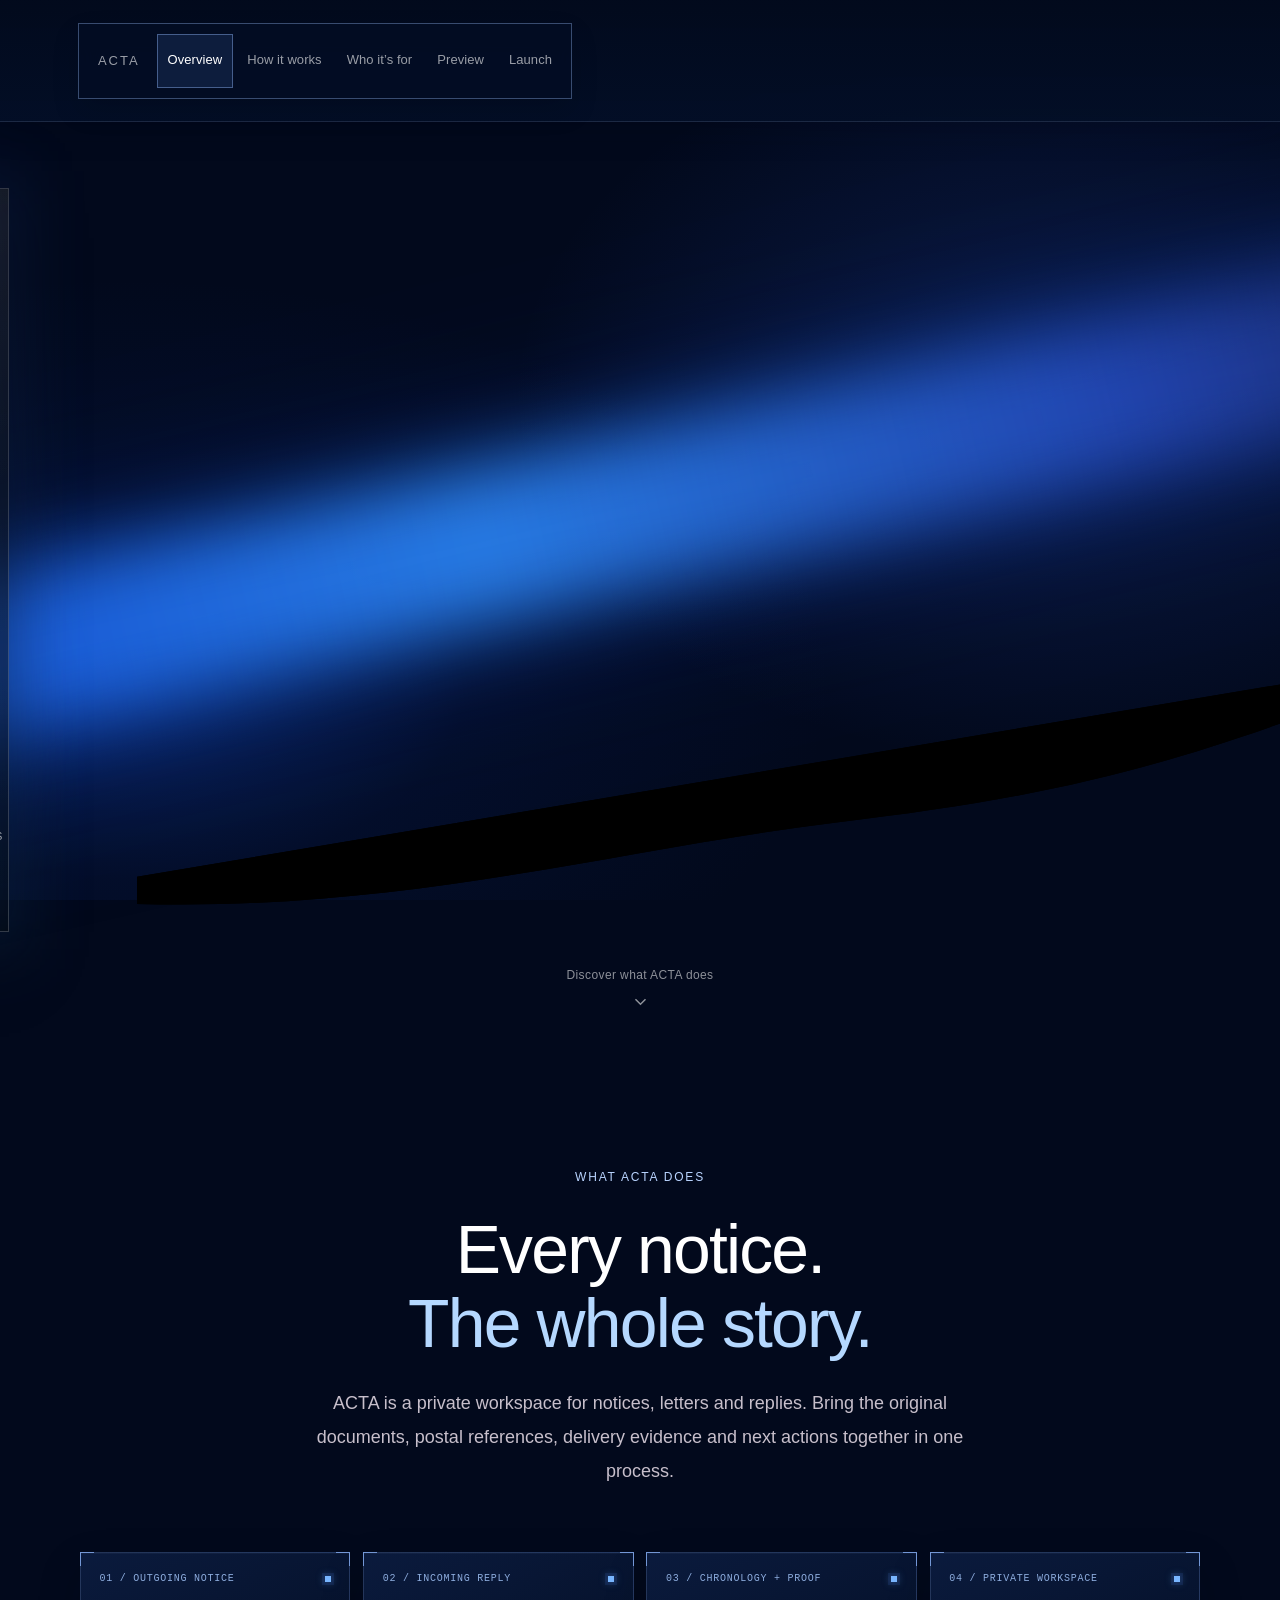
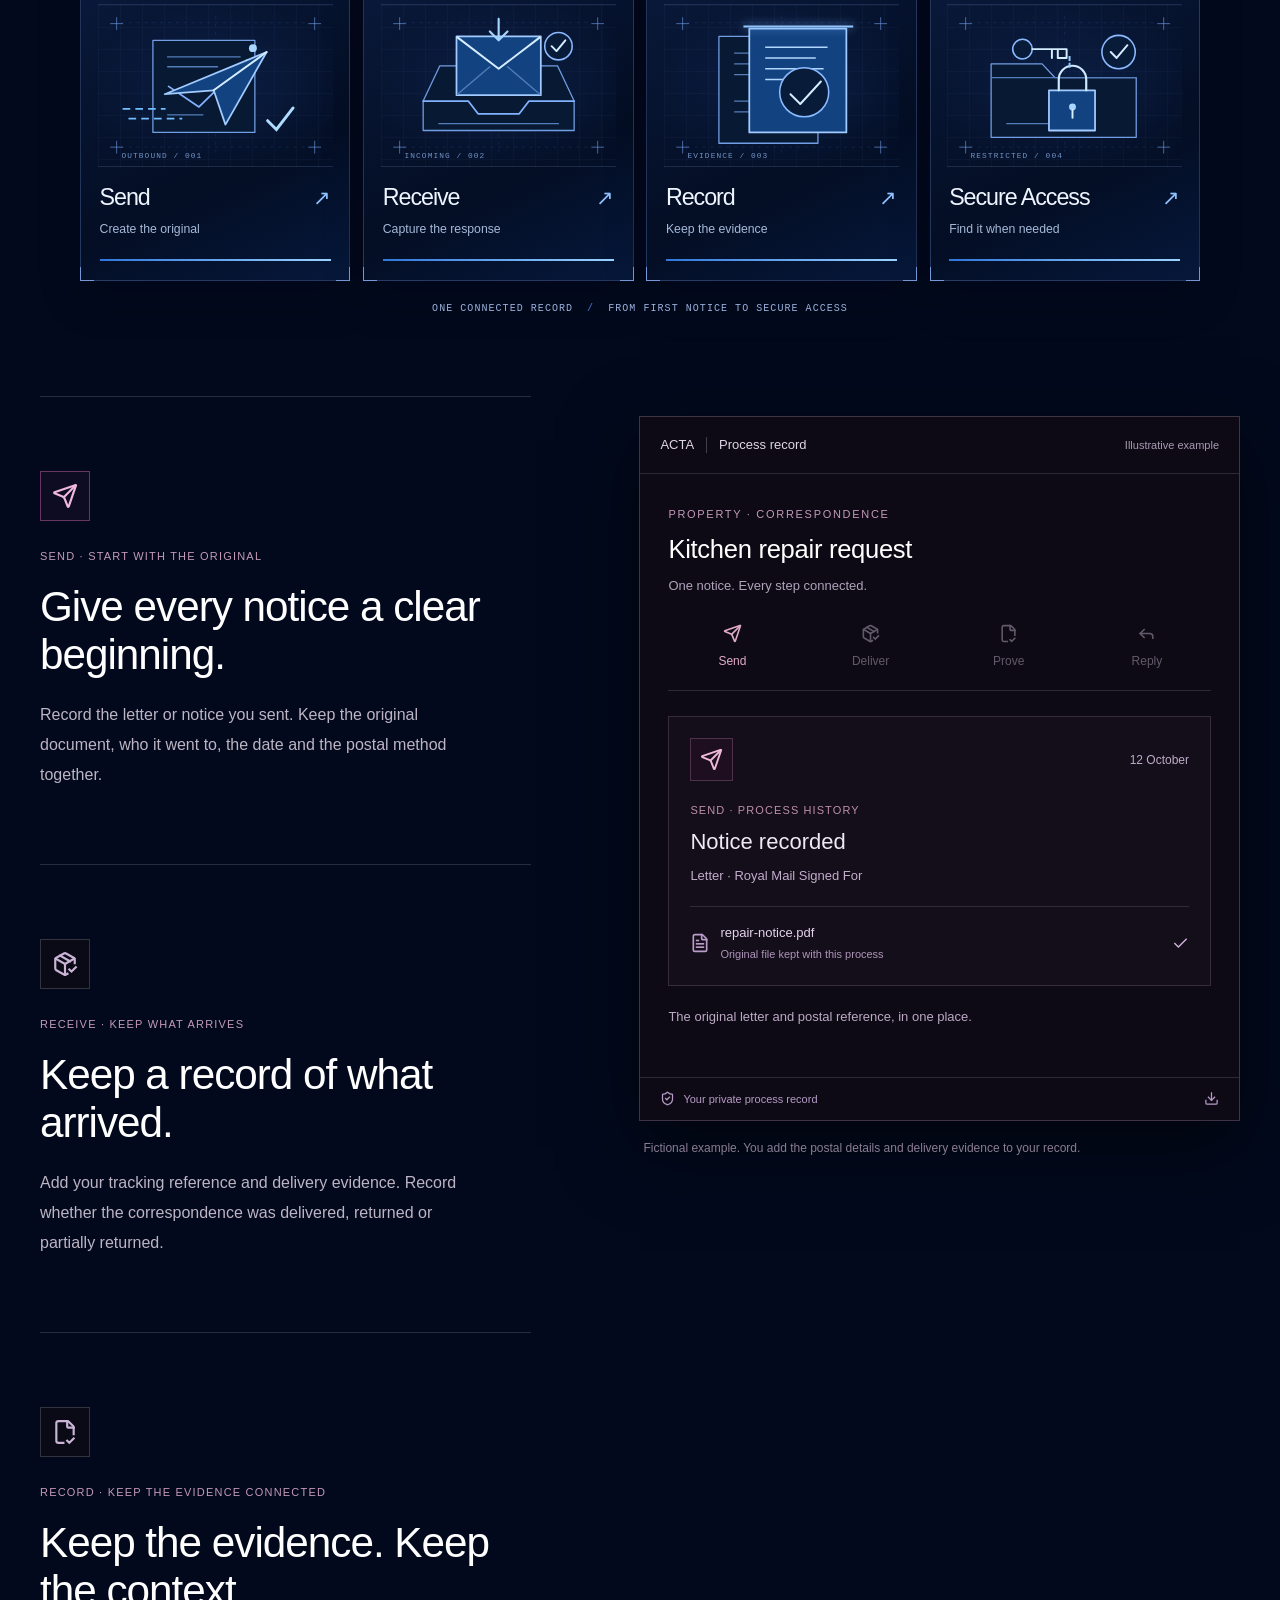
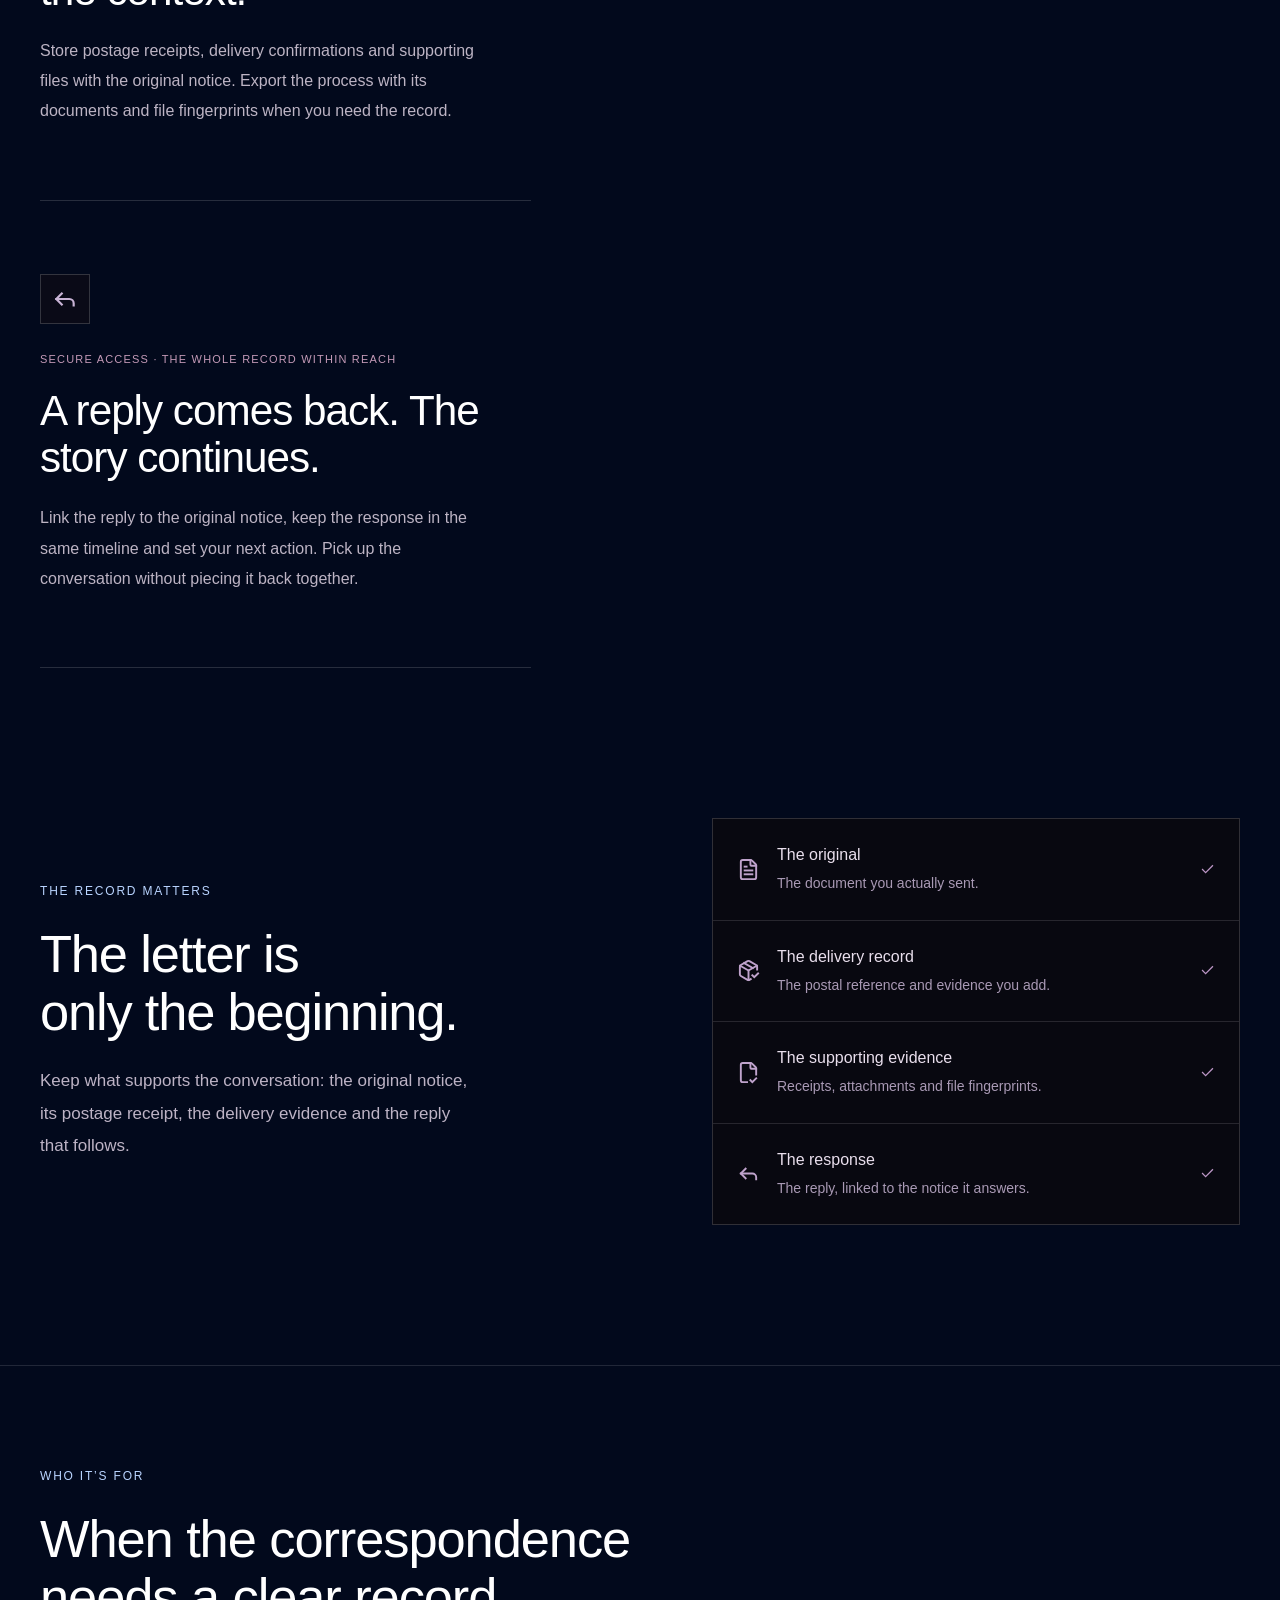
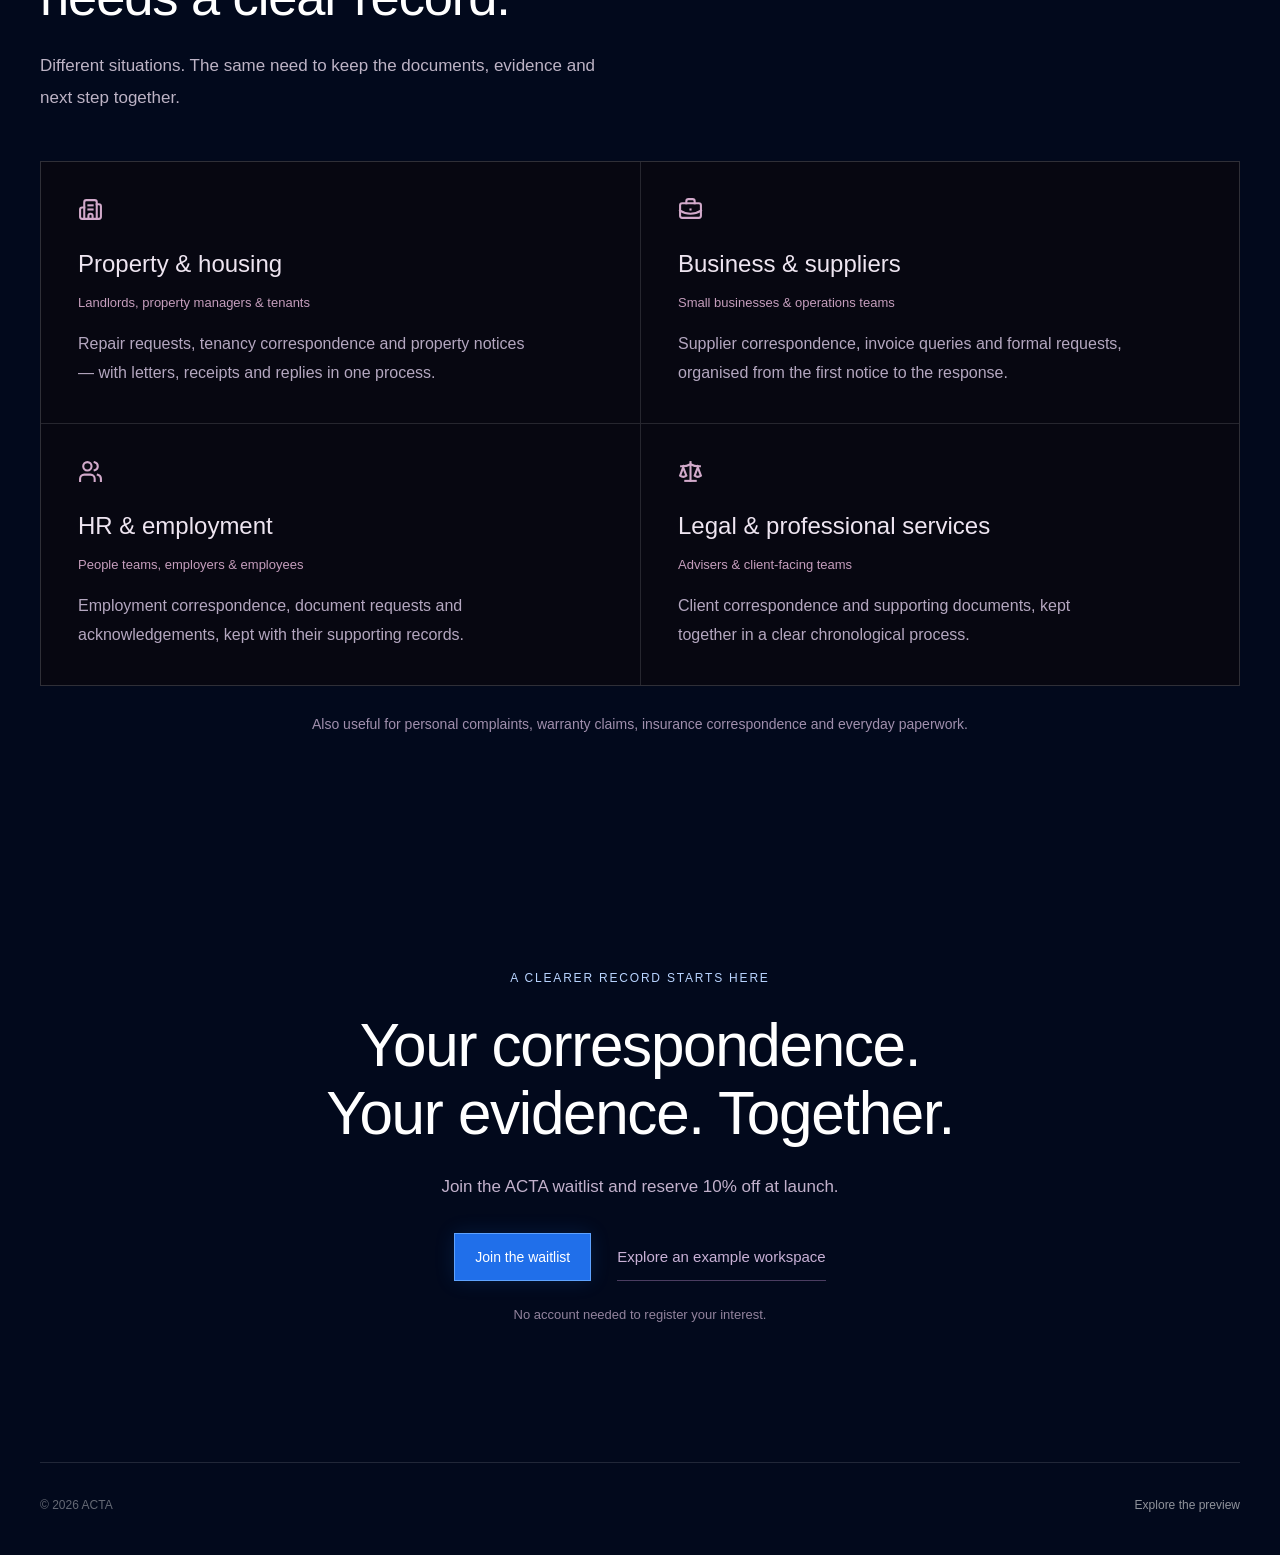
==== commit 4cc92e61: "Rebuild ACTA hero light composition and email design to approved visual reference" ====
--- a/index.html
+++ b/index.html
@@ -1,4 +1,26 @@
-<!DOCTYPE html><html lang="en"><head><meta charset="utf-8"><meta name="viewport" content="width=device-width,initial-scale=1"><meta name="description" content="ACTA private club correspondence tracking and records"><meta name="theme-color" content="#040710"><link rel="stylesheet" href="./site.css"><link rel="stylesheet" href="./overrides.css"><link rel="stylesheet" href="./acta-header-v2.css"><link rel="stylesheet" href="./acta-journey.css"><link rel="stylesheet" href="./acta-hero-v3.css"><link rel="icon" href="./favicon.svg"><title>ACTA — Private members’ club & correspondence workspace</title></head><body class="antialiased" data-page="home"><div class="kinetic-grid-content"><main class="acta-launch"><div class="launch-light-scene" aria-hidden="true"><div class="launch-light-fallback"></div></div><header class="launch-header"><div class="launch-navigation"><nav aria-label="Launch navigation"><a class="launch-brand" href="./index.html" aria-label="ACTA home"><span class="acta-brand-bars" aria-hidden="true"><i></i><i></i></span><span>ACTA</span></a><span class="acta-nav-divider" aria-hidden="true"></span><a href="#register-interest" class="is-active" aria-current="page">Overview</a><a href="#product" class="">How it works</a><a href="#industries" class="">Who it’s for</a><a href="./demo.html" class="">Preview</a><a href="#launch" class="">Launch</a></nav></div></header><div class="launch-stage"><div class="acta-hero-plates" aria-hidden="true"><div class="acta-hero-plate plate-left"></div><div class="acta-hero-plate plate-right"></div><div class="acta-hero-orbit"></div></div><section class="launch-card " id="register-interest" aria-labelledby="_R_5i_-title"><div class="launch-card-content"><p class="acta-hero-wordmark"><span class="acta-brand-bars" aria-hidden="true"><i></i><i></i></span><span>ACTA</span></p><p class="launch-membership">Private Members’ Club · New Approach</p><h1 id="_R_5i_-title">Join the waitlist</h1><p class="launch-description">Notices, evidence and replies.<br/>One private correspondence workspace.</p><form class="launch-form" data-waitlist-form><div class="launch-input-row"><label class="sr-only" for="_R_5i_-email">Email address</label><input id="_R_5i_-email" type="email" placeholder="you@example.com" autoComplete="email" inputMode="email" required="" maxLength="254" aria-describedby="_R_5i_-privacy" name="email"/><button type="submit" class="site-button proximity-action launch-submit"><span class="proximity-content">Get Notified</span></button></div><div class="launch-trap" aria-hidden="true"><label for="_R_5i_-website">Leave this blank<input id="_R_5i_-website" type="text" tabindex="-1" autoComplete="off" name="website"/></label></div><label class="launch-consent"><input type="checkbox" required="" name="consent" value="yes"/><span>Email me when ACTA launches.</span></label><p class="launch-privacy" id="_R_5i_-privacy">Launch email only. Get 10% off at launch.</p></form><div class="launch-assurance"><span>Your records. Your private workspace.</span></div><section class="launch-clock" id="launch" aria-label="Public launch"><div class="launch-clock-values" role="timer" aria-live="off" aria-label="Launch date to be announced"><div><strong>—</strong><span>days</span></div><div><strong>—</strong><span>hours</span></div><div><strong>—</strong><span>minutes</span></div><div><strong>—</strong><span>seconds</span></div></div><p>Launch date to be announced</p></section></div></section><a class="launch-scroll-cue" href="#product"><span>Discover what ACTA does</span><svg xmlns="http://www.w3.org/2000/svg" width="18" height="18" viewBox="0 0 24 24" fill="none" stroke="currentColor" stroke-width="2" stroke-linecap="round" stroke-linejoin="round" class="lucide lucide-chevron-down" aria-hidden="true"><path d="m6 9 6 6 6-6"></path></svg></a></div><section class="acta-product-intro" id="product" aria-labelledby="acta-product-title"><p class="acta-section-eyebrow">What ACTA does</p><h2 id="acta-product-title">Every notice.<br/><em>The whole story.</em></h2><p class="acta-section-lead">ACTA is a private workspace for notices, letters and replies. Bring the original documents, postal references, delivery evidence and next actions together in one process.</p><ol class="acta-journey" aria-label="ACTA process: Send, Receive, Record, Secure Access"><li class="acta-j-panel acta-j-send" style="--step-index:0"><a class="acta-j-link" href="#acta-send" aria-label="Send: Create the original. Explore this part of the ACTA process."><div class="acta-j-top"><span>01 / OUTGOING NOTICE</span><i aria-hidden="true"></i></div><div class="acta-j-visual"><svg viewBox="0 0 240 164" xmlns="http://www.w3.org/2000/svg" focusable="false" aria-hidden="true"><path class="aj-guides" d="M24 18h192M24 145h192M120 12v140"/><path class="aj-cross" d="M13 19h12m-6-6v12M215 19h12m-6-6v12M13 145h12m-6-6v12M215 145h12m-6-6v12"/>
+<!DOCTYPE html><html lang="en"><head><meta charset="utf-8"><meta name="viewport" content="width=device-width,initial-scale=1"><meta name="description" content="ACTA private club correspondence tracking and records"><meta name="theme-color" content="#040710"><link rel="stylesheet" href="./site.css"><link rel="stylesheet" href="./overrides.css"><link rel="stylesheet" href="./acta-header-v2.css"><link rel="stylesheet" href="./acta-journey.css"><link rel="stylesheet" href="./acta-hero-v4.css"><link rel="icon" href="./favicon.svg"><title>ACTA — Private members’ club & correspondence workspace</title></head><body class="antialiased" data-page="home"><div class="kinetic-grid-content"><main class="acta-launch"><div class="launch-light-scene" aria-hidden="true"><div class="launch-light-fallback"></div></div><header class="launch-header"><div class="launch-navigation"><nav aria-label="Launch navigation"><a class="launch-brand" href="./index.html" aria-label="ACTA home"><span class="acta-brand-bars" aria-hidden="true"><i></i><i></i></span><span>ACTA</span></a><span class="acta-nav-divider" aria-hidden="true"></span><a href="#register-interest" class="is-active" aria-current="page">Overview</a><a href="#product" class="">How it works</a><a href="#industries" class="">Who it’s for</a><a href="./demo.html" class="">Preview</a><a href="#launch" class="">Launch</a></nav></div></header><div class="launch-stage">
+  <div class="acta-hero-beamfield" aria-hidden="true">
+    <svg class="acta-beam-svg" viewBox="0 0 1600 960" preserveAspectRatio="xMidYMid slice">
+      <defs>
+        <linearGradient id="acta-blue-ray" x1="0" y1="1" x2="1" y2="0"><stop offset="0%" stop-color="#0e5ef6"/><stop offset="25%" stop-color="#1dc4ff"/><stop offset="54%" stop-color="#287ffd"/><stop offset="80%" stop-color="#52cbff"/><stop offset="100%" stop-color="#0953f6"/></linearGradient>
+        <linearGradient id="acta-arc-ray" x1="0" y1="1" x2="1" y2="0"><stop offset="0%" stop-color="#1f73ff" stop-opacity="0"/><stop offset="42%" stop-color="#126bfa" stop-opacity=".8"/><stop offset="68%" stop-color="#bbf1ff"/><stop offset="100%" stop-color="#1054ec" stop-opacity="0"/></linearGradient>
+      </defs>
+      <path class="acta-beam-halo" d="M-120 688 C200 592 428 532 657 462 S1152 257 1725 170"/>
+      <path class="acta-beam-core" d="M-120 688 C200 592 428 532 657 462 S1152 257 1725 170"/>
+      <path class="acta-beam-spark" d="M-120 688 C200 592 428 532 657 462 S1152 257 1725 170"/>
+      <path class="acta-beam-under" d="M-130 892 C245 900 546 829 823 820 S1358 716 1670 580"/>
+    </svg>
+  </div>
+  <div class="acta-hero-plates" aria-hidden="true">
+    <div class="acta-hero-plate plate-left"></div>
+    <div class="acta-hero-plate plate-right"></div>
+  </div>
+  <section class="launch-card " id="register-interest" aria-labelledby="_R_5i_-title"><div class="launch-card-content"><p class="acta-hero-wordmark"><span class="acta-brand-bars" aria-hidden="true"><i></i><i></i></span><span>ACTA</span></p><p class="launch-membership">Private Members’ Club · New Approach</p><h1 id="_R_5i_-title">Join the waitlist</h1><p class="launch-description">Notices, evidence and replies.<br/>One private correspondence workspace.</p><form class="launch-form" data-waitlist-form><div class="launch-input-row"><label class="sr-only" for="_R_5i_-email">Email address</label><span class="acta-input-icon" aria-hidden="true"><svg viewBox="0 0 24 24" fill="none" stroke="currentColor" stroke-width="1.5"><rect x="2.6" y="5" width="18.8" height="14" rx="0"></rect><path d="m3.5 6 8.5 7 8.5-7"></path></svg></span><input id="_R_5i_-email" type="email" placeholder="you@example.com" autoComplete="email" inputMode="email" required="" maxLength="254" aria-describedby="_R_5i_-privacy" name="email"/><button type="submit" class="site-button proximity-action launch-submit"><span class="proximity-content">Get Notified</span></button></div><div class="launch-trap" aria-hidden="true"><label for="_R_5i_-website">Leave this blank<input id="_R_5i_-website" type="text" tabindex="-1" autoComplete="off" name="website"/></label></div><label class="launch-consent"><input type="checkbox" required="" name="consent" value="yes"/><span>Email me when ACTA launches.</span></label><p class="launch-privacy" id="_R_5i_-privacy">Launch email only. Get 10% off at launch.</p></form><div class="launch-assurance"><span>Your records. Your private workspace.</span></div><section class="launch-clock" id="launch" aria-label="Public launch"><div class="launch-clock-values" role="timer" aria-live="off" aria-label="Launch date to be announced"><div><strong>—</strong><span>days</span></div><div><strong>—</strong><span>hours</span></div><div><strong>—</strong><span>minutes</span></div><div><strong>—</strong><span>seconds</span></div></div><p>Launch date to be announced</p></section></div></section>
+  <svg class="acta-hero-frontlight" aria-hidden="true" viewBox="0 0 1600 960" preserveAspectRatio="xMidYMid slice">
+    <path class="acta-front-arc" d="M-150 914 C270 957 585 857 900 819 S1360 742 1710 601"/>
+    <path class="acta-front-glint" d="M-150 914 C270 957 585 857 900 819 S1360 742 1710 601"/>
+  </svg>
+  <a class="launch-scroll-cue" href="#product"><span>Discover what ACTA does</span><svg xmlns="http://www.w3.org/2000/svg" width="18" height="18" viewBox="0 0 24 24" fill="none" stroke="currentColor" stroke-width="2" stroke-linecap="round" stroke-linejoin="round" class="lucide lucide-chevron-down" aria-hidden="true"><path d="m6 9 6 6 6-6"></path></svg></a></div><section class="acta-product-intro" id="product" aria-labelledby="acta-product-title"><p class="acta-section-eyebrow">What ACTA does</p><h2 id="acta-product-title">Every notice.<br/><em>The whole story.</em></h2><p class="acta-section-lead">ACTA is a private workspace for notices, letters and replies. Bring the original documents, postal references, delivery evidence and next actions together in one process.</p><ol class="acta-journey" aria-label="ACTA process: Send, Receive, Record, Secure Access"><li class="acta-j-panel acta-j-send" style="--step-index:0"><a class="acta-j-link" href="#acta-send" aria-label="Send: Create the original. Explore this part of the ACTA process."><div class="acta-j-top"><span>01 / OUTGOING NOTICE</span><i aria-hidden="true"></i></div><div class="acta-j-visual"><svg viewBox="0 0 240 164" xmlns="http://www.w3.org/2000/svg" focusable="false" aria-hidden="true"><path class="aj-guides" d="M24 18h192M24 145h192M120 12v140"/><path class="aj-cross" d="M13 19h12m-6-6v12M215 19h12m-6-6v12M13 145h12m-6-6v12M215 145h12m-6-6v12"/>
   <g class="aj-send-base"><rect x="56" y="36" width="104" height="94" class="aj-surface"/><path d="M71 53h74M71 63h51M71 112h36" class="aj-line-muted"/><path d="M72 83l31 21 49-48" class="aj-line"/><circle cx="158" cy="44" r="4" class="aj-node"/></g>
   <g class="aj-send-flight"><path d="M68 91L172 48l-42 74-12-35-50 4Z" class="aj-signal-fill"/><path d="M118 87l54-39" class="aj-line-bright"/></g>
   <path d="M26 106h42m-36 10h53" class="aj-send-trail"/>
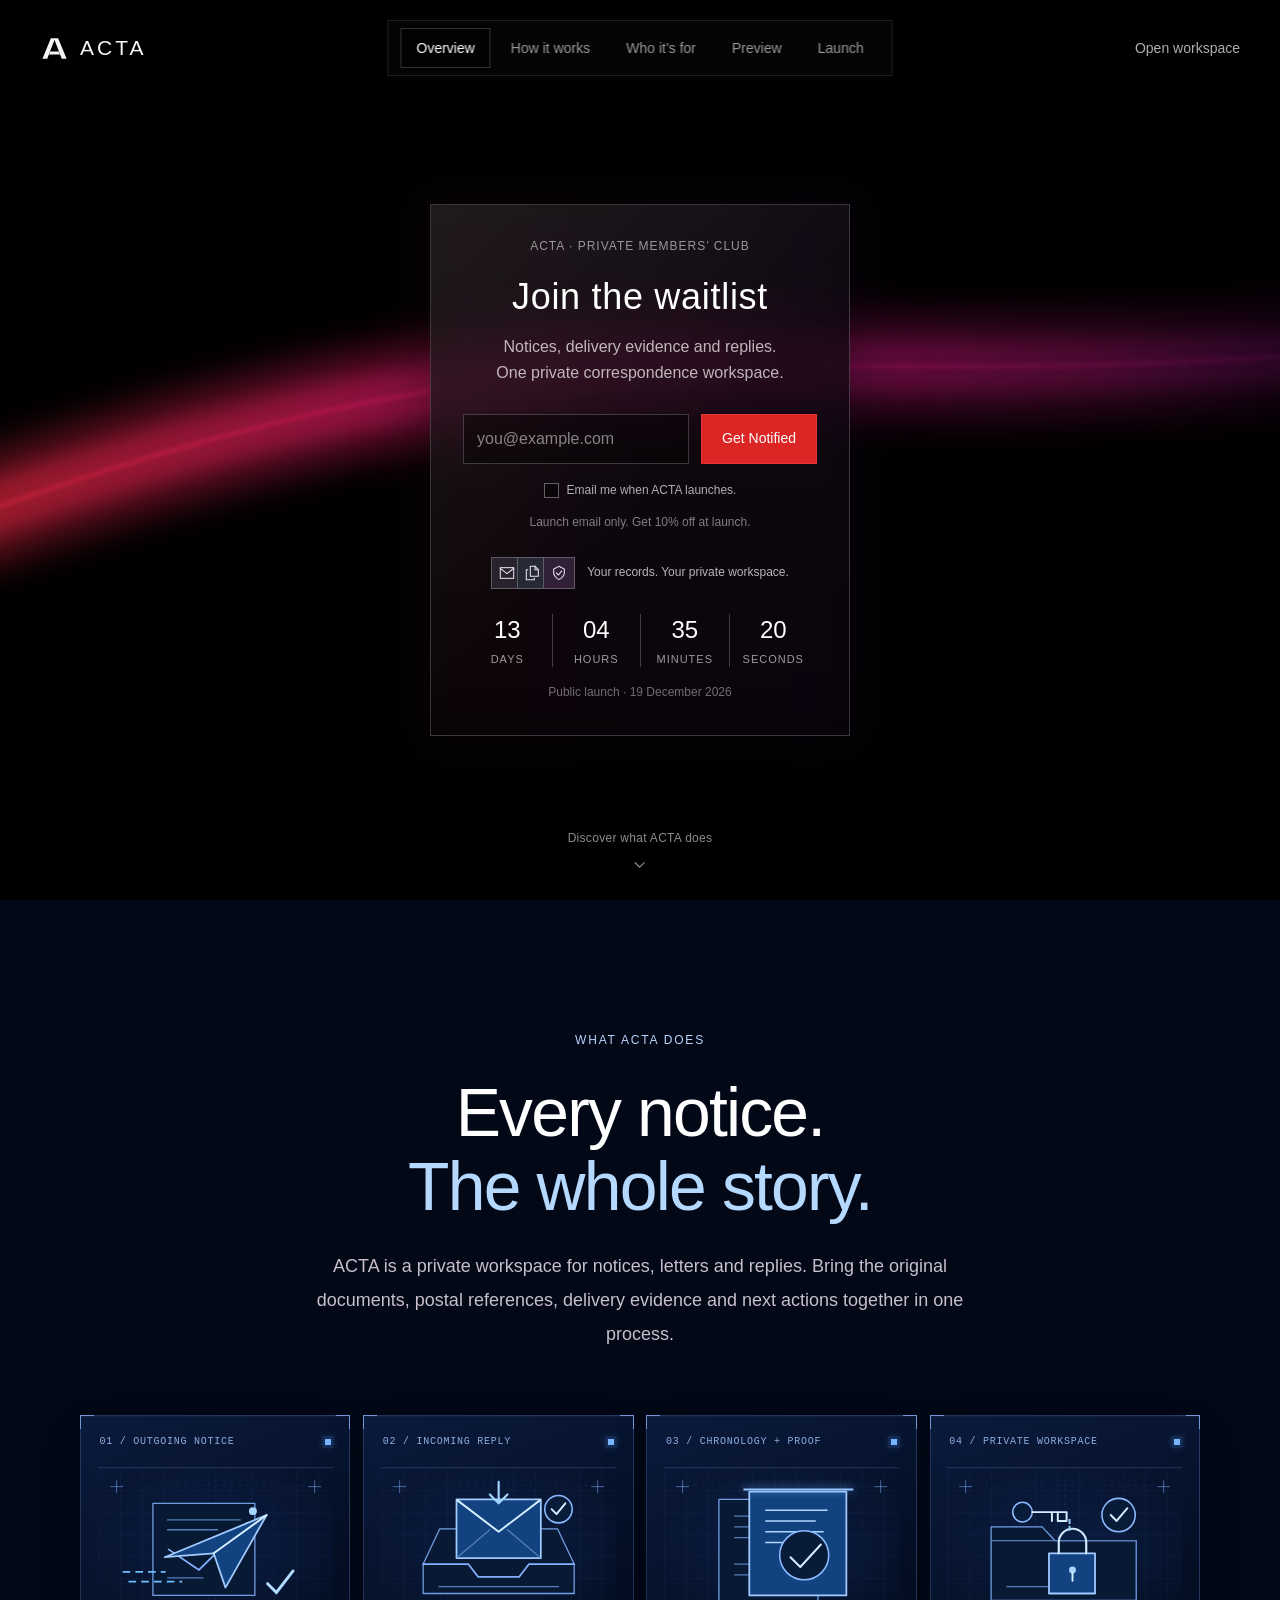
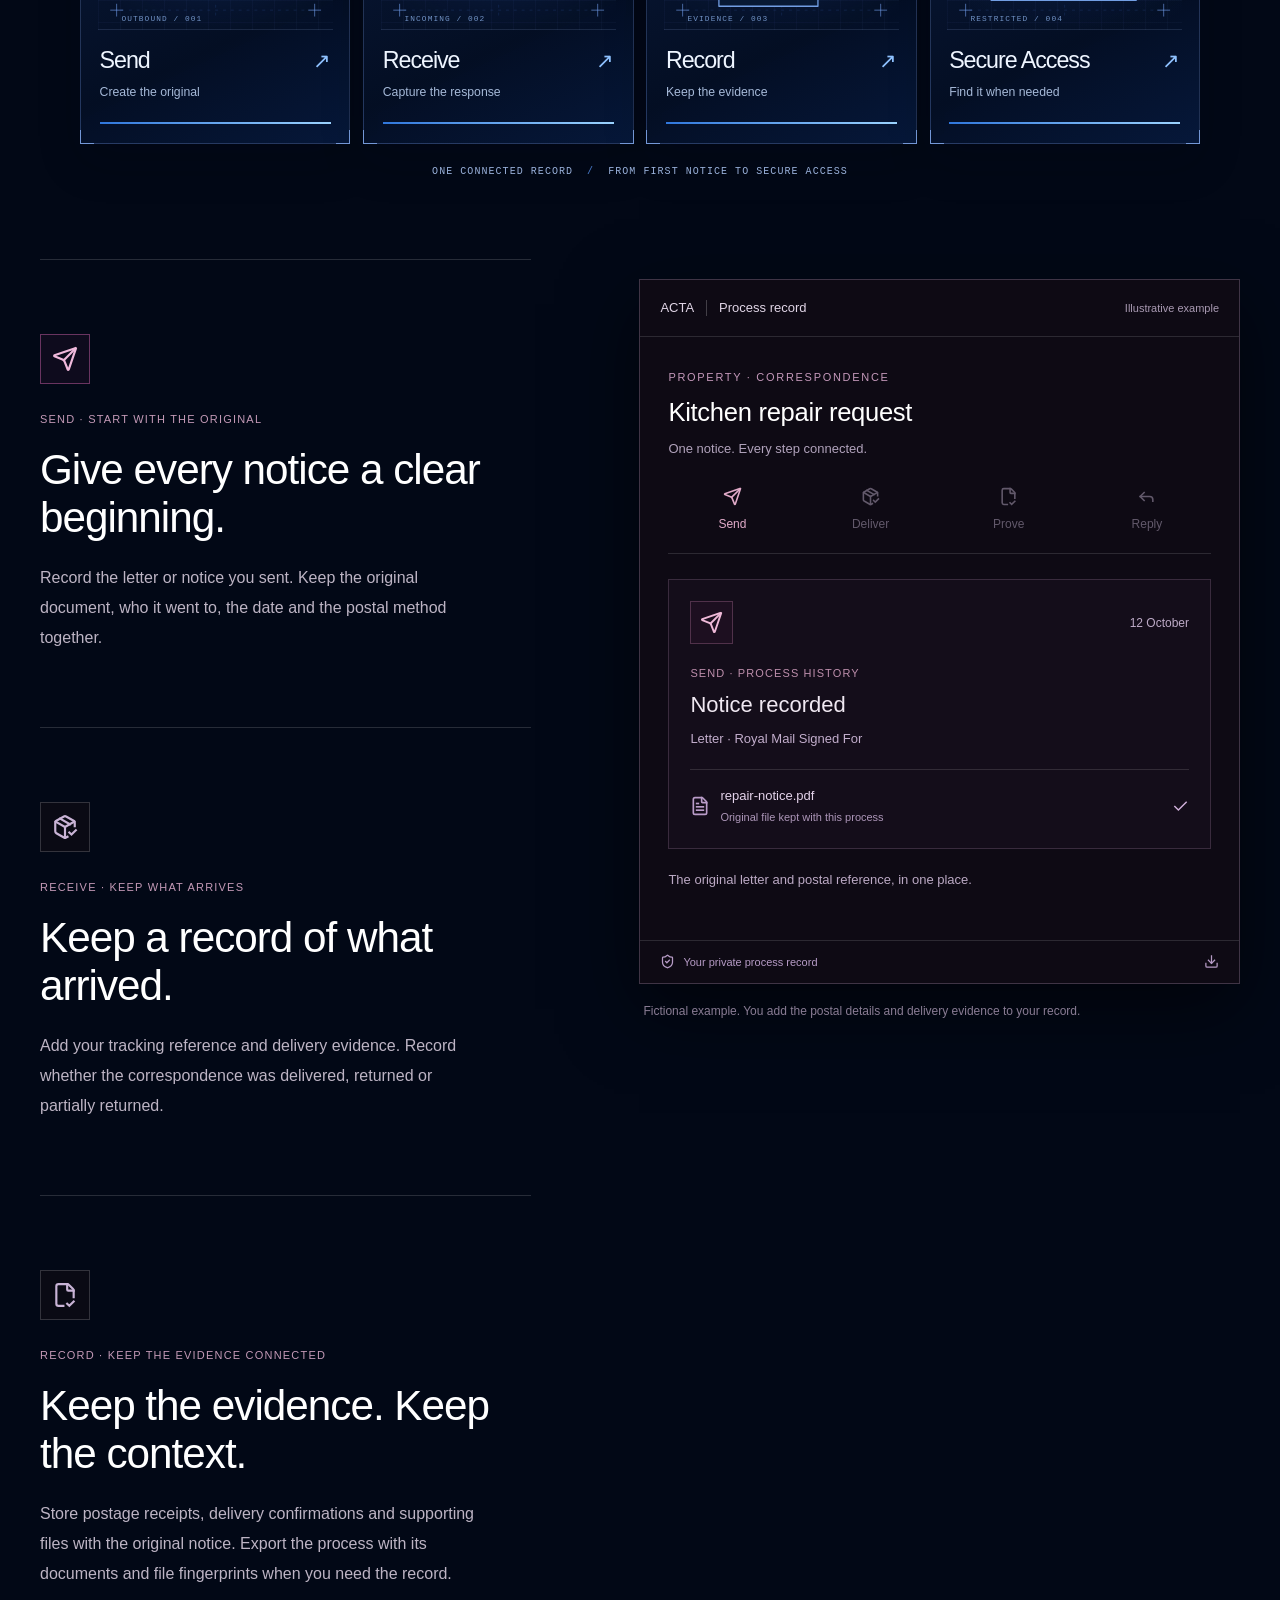
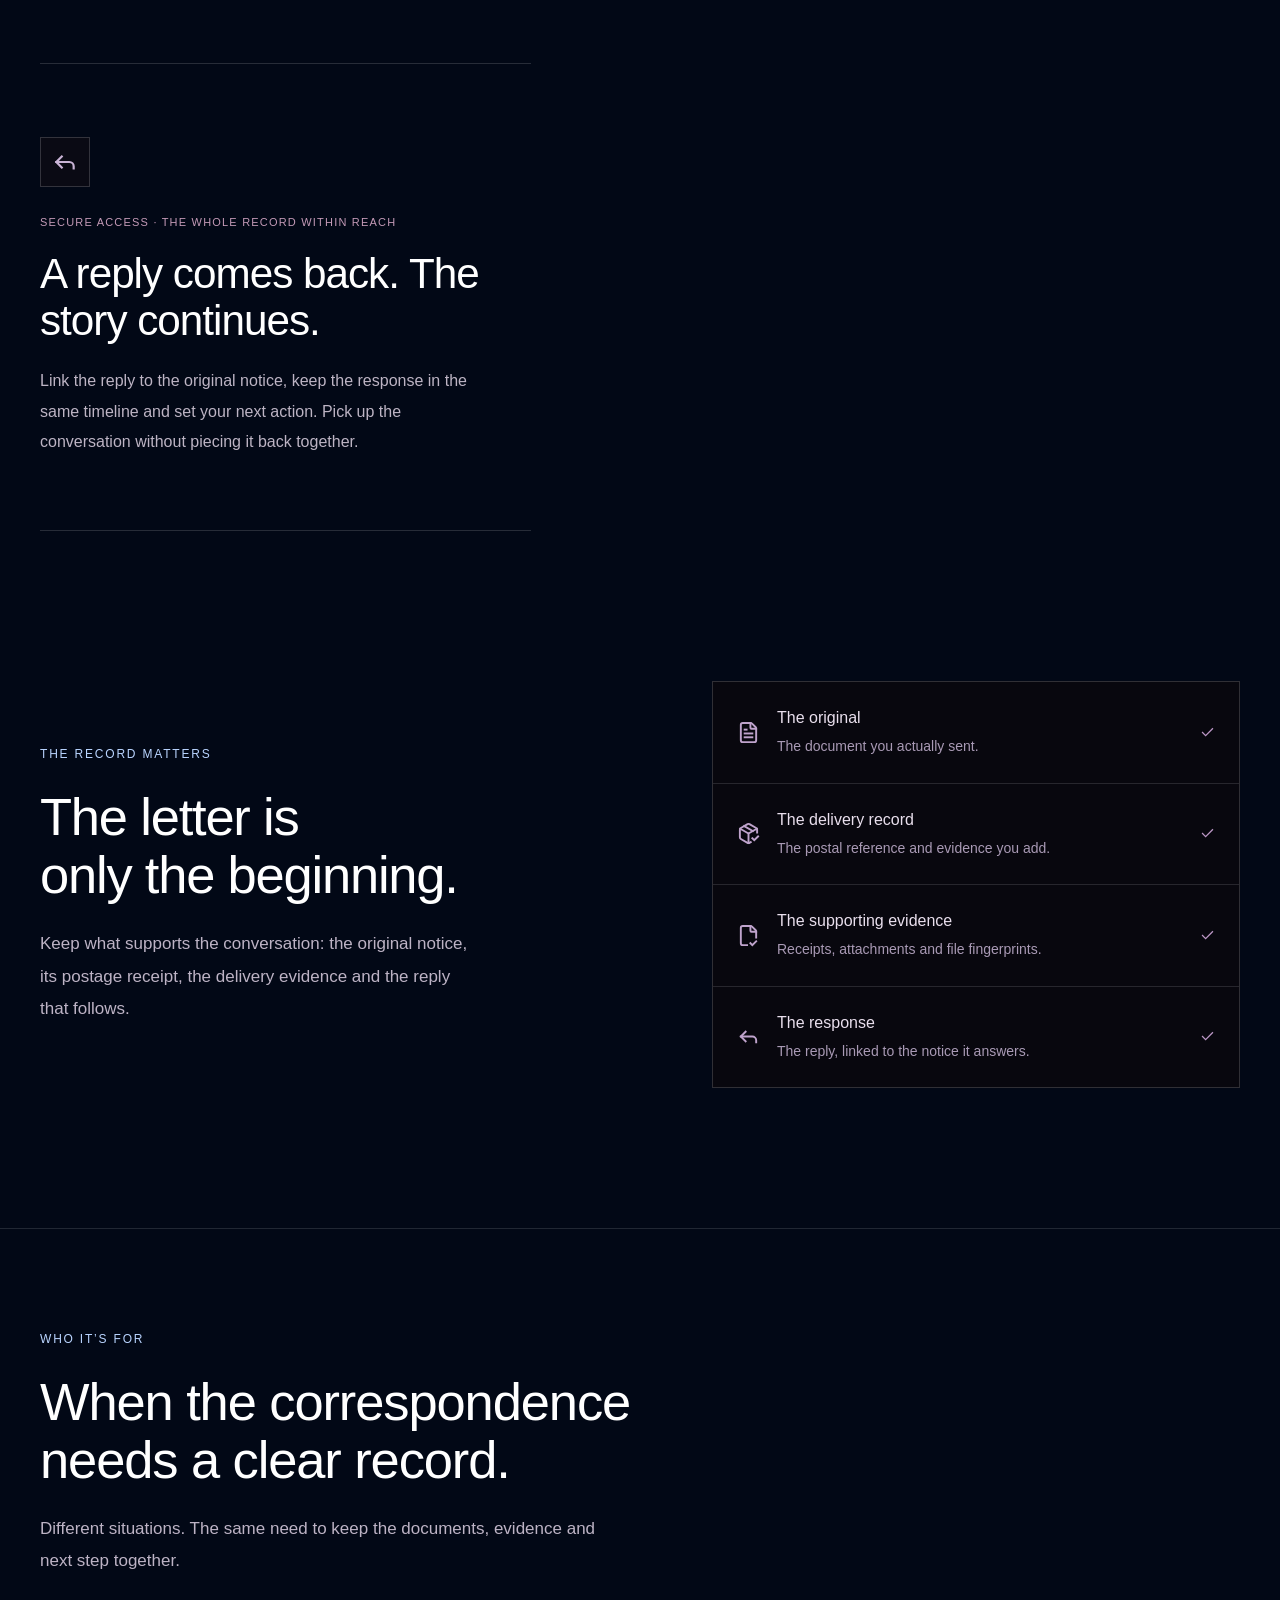
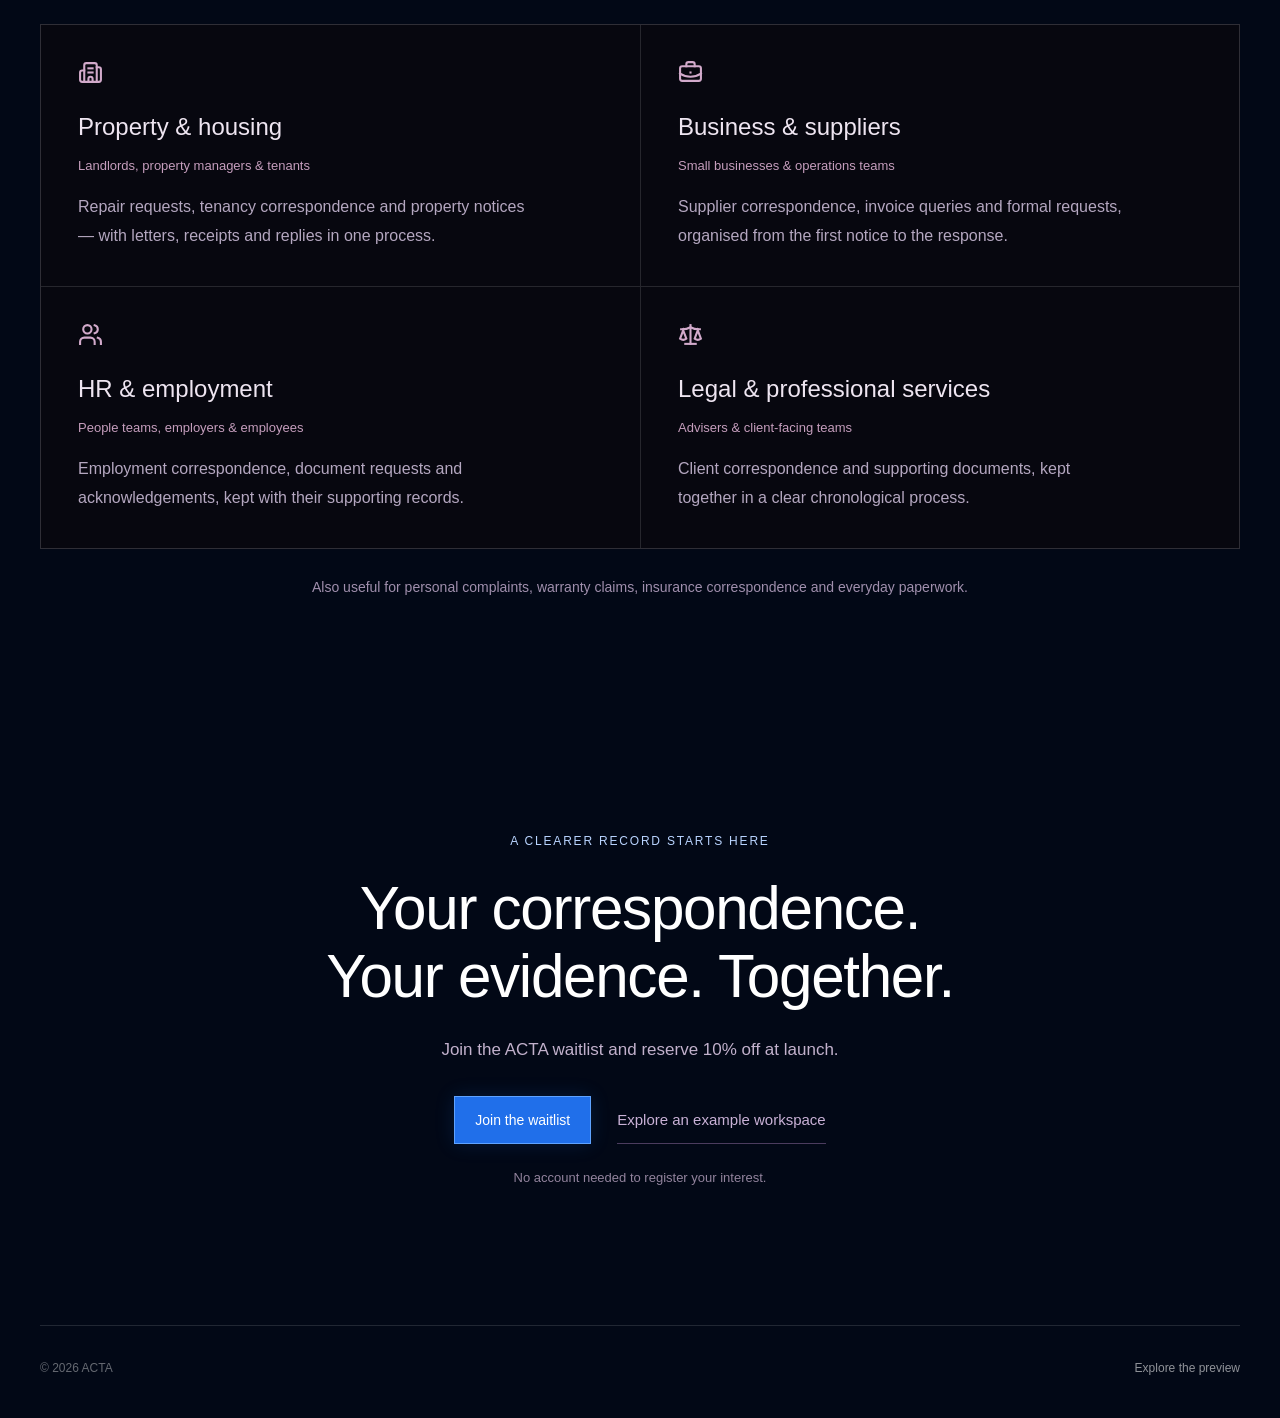
==== commit 6cd0581b: "Restore the opening screen to the supplied black and red-purple waitlist design" ====
--- a/index.html
+++ b/index.html
@@ -1,26 +1,40 @@
-<!DOCTYPE html><html lang="en"><head><meta charset="utf-8"><meta name="viewport" content="width=device-width,initial-scale=1"><meta name="description" content="ACTA private club correspondence tracking and records"><meta name="theme-color" content="#040710"><link rel="stylesheet" href="./site.css"><link rel="stylesheet" href="./overrides.css"><link rel="stylesheet" href="./acta-header-v2.css"><link rel="stylesheet" href="./acta-journey.css"><link rel="stylesheet" href="./acta-hero-v4.css"><link rel="icon" href="./favicon.svg"><title>ACTA — Private members’ club & correspondence workspace</title></head><body class="antialiased" data-page="home"><div class="kinetic-grid-content"><main class="acta-launch"><div class="launch-light-scene" aria-hidden="true"><div class="launch-light-fallback"></div></div><header class="launch-header"><div class="launch-navigation"><nav aria-label="Launch navigation"><a class="launch-brand" href="./index.html" aria-label="ACTA home"><span class="acta-brand-bars" aria-hidden="true"><i></i><i></i></span><span>ACTA</span></a><span class="acta-nav-divider" aria-hidden="true"></span><a href="#register-interest" class="is-active" aria-current="page">Overview</a><a href="#product" class="">How it works</a><a href="#industries" class="">Who it’s for</a><a href="./demo.html" class="">Preview</a><a href="#launch" class="">Launch</a></nav></div></header><div class="launch-stage">
-  <div class="acta-hero-beamfield" aria-hidden="true">
-    <svg class="acta-beam-svg" viewBox="0 0 1600 960" preserveAspectRatio="xMidYMid slice">
-      <defs>
-        <linearGradient id="acta-blue-ray" x1="0" y1="1" x2="1" y2="0"><stop offset="0%" stop-color="#0e5ef6"/><stop offset="25%" stop-color="#1dc4ff"/><stop offset="54%" stop-color="#287ffd"/><stop offset="80%" stop-color="#52cbff"/><stop offset="100%" stop-color="#0953f6"/></linearGradient>
-        <linearGradient id="acta-arc-ray" x1="0" y1="1" x2="1" y2="0"><stop offset="0%" stop-color="#1f73ff" stop-opacity="0"/><stop offset="42%" stop-color="#126bfa" stop-opacity=".8"/><stop offset="68%" stop-color="#bbf1ff"/><stop offset="100%" stop-color="#1054ec" stop-opacity="0"/></linearGradient>
-      </defs>
-      <path class="acta-beam-halo" d="M-120 688 C200 592 428 532 657 462 S1152 257 1725 170"/>
-      <path class="acta-beam-core" d="M-120 688 C200 592 428 532 657 462 S1152 257 1725 170"/>
-      <path class="acta-beam-spark" d="M-120 688 C200 592 428 532 657 462 S1152 257 1725 170"/>
-      <path class="acta-beam-under" d="M-130 892 C245 900 546 829 823 820 S1358 716 1670 580"/>
-    </svg>
-  </div>
-  <div class="acta-hero-plates" aria-hidden="true">
-    <div class="acta-hero-plate plate-left"></div>
-    <div class="acta-hero-plate plate-right"></div>
-  </div>
-  <section class="launch-card " id="register-interest" aria-labelledby="_R_5i_-title"><div class="launch-card-content"><p class="acta-hero-wordmark"><span class="acta-brand-bars" aria-hidden="true"><i></i><i></i></span><span>ACTA</span></p><p class="launch-membership">Private Members’ Club · New Approach</p><h1 id="_R_5i_-title">Join the waitlist</h1><p class="launch-description">Notices, evidence and replies.<br/>One private correspondence workspace.</p><form class="launch-form" data-waitlist-form><div class="launch-input-row"><label class="sr-only" for="_R_5i_-email">Email address</label><span class="acta-input-icon" aria-hidden="true"><svg viewBox="0 0 24 24" fill="none" stroke="currentColor" stroke-width="1.5"><rect x="2.6" y="5" width="18.8" height="14" rx="0"></rect><path d="m3.5 6 8.5 7 8.5-7"></path></svg></span><input id="_R_5i_-email" type="email" placeholder="you@example.com" autoComplete="email" inputMode="email" required="" maxLength="254" aria-describedby="_R_5i_-privacy" name="email"/><button type="submit" class="site-button proximity-action launch-submit"><span class="proximity-content">Get Notified</span></button></div><div class="launch-trap" aria-hidden="true"><label for="_R_5i_-website">Leave this blank<input id="_R_5i_-website" type="text" tabindex="-1" autoComplete="off" name="website"/></label></div><label class="launch-consent"><input type="checkbox" required="" name="consent" value="yes"/><span>Email me when ACTA launches.</span></label><p class="launch-privacy" id="_R_5i_-privacy">Launch email only. Get 10% off at launch.</p></form><div class="launch-assurance"><span>Your records. Your private workspace.</span></div><section class="launch-clock" id="launch" aria-label="Public launch"><div class="launch-clock-values" role="timer" aria-live="off" aria-label="Launch date to be announced"><div><strong>—</strong><span>days</span></div><div><strong>—</strong><span>hours</span></div><div><strong>—</strong><span>minutes</span></div><div><strong>—</strong><span>seconds</span></div></div><p>Launch date to be announced</p></section></div></section>
-  <svg class="acta-hero-frontlight" aria-hidden="true" viewBox="0 0 1600 960" preserveAspectRatio="xMidYMid slice">
-    <path class="acta-front-arc" d="M-150 914 C270 957 585 857 900 819 S1360 742 1710 601"/>
-    <path class="acta-front-glint" d="M-150 914 C270 957 585 857 900 819 S1360 742 1710 601"/>
-  </svg>
-  <a class="launch-scroll-cue" href="#product"><span>Discover what ACTA does</span><svg xmlns="http://www.w3.org/2000/svg" width="18" height="18" viewBox="0 0 24 24" fill="none" stroke="currentColor" stroke-width="2" stroke-linecap="round" stroke-linejoin="round" class="lucide lucide-chevron-down" aria-hidden="true"><path d="m6 9 6 6 6-6"></path></svg></a></div><section class="acta-product-intro" id="product" aria-labelledby="acta-product-title"><p class="acta-section-eyebrow">What ACTA does</p><h2 id="acta-product-title">Every notice.<br/><em>The whole story.</em></h2><p class="acta-section-lead">ACTA is a private workspace for notices, letters and replies. Bring the original documents, postal references, delivery evidence and next actions together in one process.</p><ol class="acta-journey" aria-label="ACTA process: Send, Receive, Record, Secure Access"><li class="acta-j-panel acta-j-send" style="--step-index:0"><a class="acta-j-link" href="#acta-send" aria-label="Send: Create the original. Explore this part of the ACTA process."><div class="acta-j-top"><span>01 / OUTGOING NOTICE</span><i aria-hidden="true"></i></div><div class="acta-j-visual"><svg viewBox="0 0 240 164" xmlns="http://www.w3.org/2000/svg" focusable="false" aria-hidden="true"><path class="aj-guides" d="M24 18h192M24 145h192M120 12v140"/><path class="aj-cross" d="M13 19h12m-6-6v12M215 19h12m-6-6v12M13 145h12m-6-6v12M215 145h12m-6-6v12"/>
+<!DOCTYPE html><html lang="en"><head><meta charset="utf-8"><meta name="viewport" content="width=device-width,initial-scale=1"><meta name="description" content="ACTA private club correspondence tracking and records"><meta name="theme-color" content="#040710"><link rel="stylesheet" href="./site.css"><link rel="stylesheet" href="./overrides.css"><link rel="stylesheet" href="./acta-header-v2.css"><link rel="stylesheet" href="./acta-journey.css"><link rel="stylesheet" href="./acta-hero-v4.css"><link rel="stylesheet" href="./acta-hero-reference.css"><link rel="icon" href="./favicon.svg"><title>ACTA — Private members’ club & correspondence workspace</title></head><body class="antialiased" data-page="home"><div class="kinetic-grid-content"><main class="acta-launch"><div class="launch-light-scene" aria-hidden="true"><div class="launch-light-fallback"></div></div><header class="ref-header">
+  <a class="ref-brand" href="./index.html" aria-label="ACTA home"><svg aria-hidden="true" viewBox="0 0 48 48" fill="none"><path d="M4 41 18 7h7L12 41H4Zm19-34h7l14 34h-8L23 7Z" fill="currentColor"/><path d="M17 29h14l2 5H15l2-5Z" fill="currentColor"/></svg><span>ACTA</span></a>
+  <div class="launch-navigation ref-nav"><nav aria-label="Launch navigation"><a href="#register-interest" class="is-active" aria-current="page">Overview</a><a href="#product">How it works</a><a href="#industries">Who it’s for</a><a href="./demo.html">Preview</a><a href="#launch">Launch</a></nav></div>
+  <a class="ref-workspace" href="./login.html">Open workspace</a>
+</header>
+<div class="ref-hero">
+  <div class="ref-ribbon" aria-hidden="true"><svg viewBox="0 0 2000 1200" preserveAspectRatio="xMidYMid slice"><defs><linearGradient id="ref-ribbon-color" x1="0" y1="0" x2="1" y2="0"><stop offset="0" stop-color="#f43031"/><stop offset=".45" stop-color="#cd146d"/><stop offset=".75" stop-color="#93135e" stop-opacity=".7"/><stop offset="1" stop-color="#6a1084" stop-opacity="0"/></linearGradient></defs><path class="ref-ribbon-halo" d="M-180 800 C280 610 660 500 1040 490 S1650 510 2220 440"/><path class="ref-ribbon-band" d="M-180 800 C280 610 660 500 1040 490 S1650 510 2220 440"/><path class="ref-ribbon-core" d="M-180 800 C280 610 660 500 1040 490 S1650 510 2220 440"/></svg></div>
+  <section class="ref-card" id="register-interest" aria-labelledby="ref-waitlist-title">
+    <p class="ref-membership">ACTA · Private Members’ Club</p>
+    <h1 id="ref-waitlist-title">Join the waitlist</h1>
+    <p class="ref-description">Notices, delivery evidence and replies.<br>One private correspondence workspace.</p>
+    <form class="ref-form" data-waitlist-form>
+      <div class="ref-input-row"><label class="sr-only" for="ref-waitlist-email">Email address</label><input id="ref-waitlist-email" type="email" name="email" placeholder="you@example.com" autocomplete="email" inputmode="email" required maxlength="254" aria-describedby="ref-waitlist-privacy"><button class="ref-submit" type="submit">Get Notified</button></div>
+      <div class="launch-trap" aria-hidden="true"><label for="ref-waitlist-website">Leave this blank<input id="ref-waitlist-website" type="text" name="website" tabindex="-1" autocomplete="off"></label></div>
+      <label class="ref-consent"><input type="checkbox" name="consent" value="yes" required><span>Email me when ACTA launches.</span></label>
+      <p class="ref-privacy" id="ref-waitlist-privacy">Launch email only. Get 10% off at launch.</p>
+    </form>
+    <div class="ref-assurance"><span class="ref-assurance-icons" aria-hidden="true"><svg viewBox="0 0 24 24" fill="none" stroke="currentColor" stroke-width="1.6"><rect x="2" y="4" width="20" height="16"/><path d="m2 5 10 8L22 5"/></svg><svg viewBox="0 0 24 24" fill="none" stroke="currentColor" stroke-width="1.6"><path d="M15 2H8v15h12V7l-5-5Z"/><path d="M15 2v5h5M4 7H2v15h12v-2"/></svg><svg viewBox="0 0 24 24" fill="none" stroke="currentColor" stroke-width="1.6"><path d="m12 2 8 4v6c0 5-8 10-8 10S4 17 4 12V6l8-4Z"/><path d="m8 12 3 3 5-6"/></svg></span><span>Your records. Your private workspace.</span></div>
+    <section class="launch-clock ref-clock" id="launch" aria-label="Public launch"><div class="launch-clock-values" role="timer" aria-live="off" aria-label="Time until public launch"><div><strong>—</strong><span>days</span></div><div><strong>—</strong><span>hours</span></div><div><strong>—</strong><span>minutes</span></div><div><strong>—</strong><span>seconds</span></div></div><p>Until the public launch</p></section>
+  </section>
+  <a class="ref-scroll-cue" href="#product"><span>Discover what ACTA does</span><svg aria-hidden="true" viewBox="0 0 24 24" fill="none" stroke="currentColor" stroke-width="1.6"><path d="m6 9 6 6 6-6"/></svg></a>
+  <script>
+  (()=>{
+    const button=document.querySelector('.ref-submit');
+    if(!button)return;
+    const reduce=window.matchMedia('(prefers-reduced-motion: reduce)');
+    const fine=window.matchMedia('(hover: hover) and (pointer: fine)');
+    let frame=0,point={x:-9999,y:-9999};
+    const reset=()=>{button.style.setProperty('--ref-near','0');button.style.setProperty('--ref-x','0px');button.style.setProperty('--ref-y','0px');};
+    const update=()=>{frame=0;if(reduce.matches||!fine.matches){reset();return;}const box=button.getBoundingClientRect();const dx=Math.max(box.left-point.x,0,point.x-box.right),dy=Math.max(box.top-point.y,0,point.y-box.bottom);const near=Math.max(0,1-Math.hypot(dx,dy)/110);button.style.setProperty('--ref-near',near.toFixed(3));button.style.setProperty('--ref-x',Math.max(-1,Math.min(1,(point.x-box.left-box.width/2)/box.width))*near*4+'px');button.style.setProperty('--ref-y',Math.max(-1,Math.min(1,(point.y-box.top-box.height/2)/box.height))*near*3+'px');};
+    const schedule=()=>{if(!frame)frame=requestAnimationFrame(update);};
+    document.addEventListener('pointermove',event=>{if(event.pointerType==='mouse'){point={x:event.clientX,y:event.clientY};schedule();}},{passive:true});
+    window.addEventListener('scroll',schedule,{passive:true});window.addEventListener('blur',reset);document.documentElement.addEventListener('pointerleave',reset);reduce.addEventListener('change',schedule);
+  })();
+  </script>
+</div>
+<section class="acta-product-intro" id="product" aria-labelledby="acta-product-title"><p class="acta-section-eyebrow">What ACTA does</p><h2 id="acta-product-title">Every notice.<br/><em>The whole story.</em></h2><p class="acta-section-lead">ACTA is a private workspace for notices, letters and replies. Bring the original documents, postal references, delivery evidence and next actions together in one process.</p><ol class="acta-journey" aria-label="ACTA process: Send, Receive, Record, Secure Access"><li class="acta-j-panel acta-j-send" style="--step-index:0"><a class="acta-j-link" href="#acta-send" aria-label="Send: Create the original. Explore this part of the ACTA process."><div class="acta-j-top"><span>01 / OUTGOING NOTICE</span><i aria-hidden="true"></i></div><div class="acta-j-visual"><svg viewBox="0 0 240 164" xmlns="http://www.w3.org/2000/svg" focusable="false" aria-hidden="true"><path class="aj-guides" d="M24 18h192M24 145h192M120 12v140"/><path class="aj-cross" d="M13 19h12m-6-6v12M215 19h12m-6-6v12M13 145h12m-6-6v12M215 145h12m-6-6v12"/>
   <g class="aj-send-base"><rect x="56" y="36" width="104" height="94" class="aj-surface"/><path d="M71 53h74M71 63h51M71 112h36" class="aj-line-muted"/><path d="M72 83l31 21 49-48" class="aj-line"/><circle cx="158" cy="44" r="4" class="aj-node"/></g>
   <g class="aj-send-flight"><path d="M68 91L172 48l-42 74-12-35-50 4Z" class="aj-signal-fill"/><path d="M118 87l54-39" class="aj-line-bright"/></g>
   <path d="M26 106h42m-36 10h53" class="aj-send-trail"/>
@@ -45,4 +59,4 @@
  <path class="aj-sec-beam" d="M125 53v11"/>
  <g class="aj-sec-ok"><circle cx="175" cy="48" r="17" class="aj-dark-ring"/><path d="m167 48 6 6 11-13" class="aj-line-bright"/></g>
  <text class="aj-svg-label" x="24" y="156">RESTRICTED / 004</text>
-</svg></div><div class="acta-j-bottom"><strong>Secure Access</strong><span class="acta-j-arrow" aria-hidden="true">↗</span></div><p class="acta-j-desc">Find it when needed</p><div class="acta-j-progress" aria-hidden="true"><span></span></div></a></li></ol><p class="acta-strip-caption acta-j-caption">ONE CONNECTED RECORD <span aria-hidden="true">/</span> FROM FIRST NOTICE TO SECURE ACCESS</p></section><section class="acta-workflow" id="how-it-works" aria-label="How ACTA keeps your correspondence together"><div class="acta-workflow-steps"><article id="acta-send" data-story-step="0" class="acta-workflow-step is-active"><span class="workflow-step-symbol"><svg xmlns="http://www.w3.org/2000/svg" width="26" height="26" viewBox="0 0 24 24" fill="none" stroke="currentColor" stroke-width="2" stroke-linecap="round" stroke-linejoin="round" class="lucide lucide-send" aria-hidden="true"><path d="M14.536 21.686a.5.5 0 0 0 .937-.024l6.5-19a.496.496 0 0 0-.635-.635l-19 6.5a.5.5 0 0 0-.024.937l7.93 3.18a2 2 0 0 1 1.112 1.11z"></path><path d="m21.854 2.147-10.94 10.939"></path></svg></span><p class="acta-section-eyebrow">Send · Start with the original</p><h2>Give every notice a clear beginning.</h2><p class="workflow-step-copy">Record the letter or notice you sent. Keep the original document, who it went to, the date and the postal method together.</p><div class="workflow-mobile-evidence"><div><svg xmlns="http://www.w3.org/2000/svg" width="20" height="20" viewBox="0 0 24 24" fill="none" stroke="currentColor" stroke-width="2" stroke-linecap="round" stroke-linejoin="round" class="lucide lucide-send" aria-hidden="true"><path d="M14.536 21.686a.5.5 0 0 0 .937-.024l6.5-19a.496.496 0 0 0-.635-.635l-19 6.5a.5.5 0 0 0-.024.937l7.93 3.18a2 2 0 0 1 1.112 1.11z"></path><path d="m21.854 2.147-10.94 10.939"></path></svg><span>Notice recorded<small>Example record · 12 October</small></span><svg xmlns="http://www.w3.org/2000/svg" width="16" height="16" viewBox="0 0 24 24" fill="none" stroke="currentColor" stroke-width="2" stroke-linecap="round" stroke-linejoin="round" class="lucide lucide-check" aria-hidden="true"><path d="M20 6 9 17l-5-5"></path></svg></div><p><svg xmlns="http://www.w3.org/2000/svg" width="15" height="15" viewBox="0 0 24 24" fill="none" stroke="currentColor" stroke-width="2" stroke-linecap="round" stroke-linejoin="round" class="lucide lucide-paperclip" aria-hidden="true"><path d="m16 6-8.414 8.586a2 2 0 0 0 2.829 2.829l8.414-8.586a4 4 0 1 0-5.657-5.657l-8.379 8.551a6 6 0 1 0 8.485 8.485l8.379-8.551"></path></svg>repair-notice.pdf</p></div></article><article id="acta-deliver" data-story-step="1" class="acta-workflow-step "><span class="workflow-step-symbol"><svg xmlns="http://www.w3.org/2000/svg" width="26" height="26" viewBox="0 0 24 24" fill="none" stroke="currentColor" stroke-width="2" stroke-linecap="round" stroke-linejoin="round" class="lucide lucide-package-check" aria-hidden="true"><path d="M12 22V12"></path><path d="m16 17 2 2 4-4"></path><path d="M21 11.127V8a2 2 0 0 0-1-1.73l-7-4a2 2 0 0 0-2 0l-7 4A2 2 0 0 0 3 8v8a2 2 0 0 0 1 1.729l7 4a2 2 0 0 0 2 .001l1.32-.753"></path><path d="M3.29 7 12 12l8.71-5"></path><path d="m7.5 4.27 8.997 5.148"></path></svg></span><p class="acta-section-eyebrow">Receive · Keep what arrives</p><h2>Keep a record of what arrived.</h2><p class="workflow-step-copy">Add your tracking reference and delivery evidence. Record whether the correspondence was delivered, returned or partially returned.</p><div class="workflow-mobile-evidence"><div><svg xmlns="http://www.w3.org/2000/svg" width="20" height="20" viewBox="0 0 24 24" fill="none" stroke="currentColor" stroke-width="2" stroke-linecap="round" stroke-linejoin="round" class="lucide lucide-package-check" aria-hidden="true"><path d="M12 22V12"></path><path d="m16 17 2 2 4-4"></path><path d="M21 11.127V8a2 2 0 0 0-1-1.73l-7-4a2 2 0 0 0-2 0l-7 4A2 2 0 0 0 3 8v8a2 2 0 0 0 1 1.729l7 4a2 2 0 0 0 2 .001l1.32-.753"></path><path d="M3.29 7 12 12l8.71-5"></path><path d="m7.5 4.27 8.997 5.148"></path></svg><span>Delivery recorded<small>Example record · 14 October</small></span><svg xmlns="http://www.w3.org/2000/svg" width="16" height="16" viewBox="0 0 24 24" fill="none" stroke="currentColor" stroke-width="2" stroke-linecap="round" stroke-linejoin="round" class="lucide lucide-check" aria-hidden="true"><path d="M20 6 9 17l-5-5"></path></svg></div><p><svg xmlns="http://www.w3.org/2000/svg" width="15" height="15" viewBox="0 0 24 24" fill="none" stroke="currentColor" stroke-width="2" stroke-linecap="round" stroke-linejoin="round" class="lucide lucide-paperclip" aria-hidden="true"><path d="m16 6-8.414 8.586a2 2 0 0 0 2.829 2.829l8.414-8.586a4 4 0 1 0-5.657-5.657l-8.379 8.551a6 6 0 1 0 8.485 8.485l8.379-8.551"></path></svg>delivery-confirmation.pdf</p></div></article><article id="acta-prove" data-story-step="2" class="acta-workflow-step "><span class="workflow-step-symbol"><svg xmlns="http://www.w3.org/2000/svg" width="26" height="26" viewBox="0 0 24 24" fill="none" stroke="currentColor" stroke-width="2" stroke-linecap="round" stroke-linejoin="round" class="lucide lucide-file-check-corner" aria-hidden="true"><path d="M10.5 22H6a2 2 0 0 1-2-2V4a2 2 0 0 1 2-2h8a2.4 2.4 0 0 1 1.706.706l3.588 3.588A2.4 2.4 0 0 1 20 8v6"></path><path d="M14 2v5a1 1 0 0 0 1 1h5"></path><path d="m14 20 2 2 4-4"></path></svg></span><p class="acta-section-eyebrow">Record · Keep the evidence connected</p><h2>Keep the evidence. Keep the context.</h2><p class="workflow-step-copy">Store postage receipts, delivery confirmations and supporting files with the original notice. Export the process with its documents and file fingerprints when you need the record.</p><div class="workflow-mobile-evidence"><div><svg xmlns="http://www.w3.org/2000/svg" width="20" height="20" viewBox="0 0 24 24" fill="none" stroke="currentColor" stroke-width="2" stroke-linecap="round" stroke-linejoin="round" class="lucide lucide-file-check-corner" aria-hidden="true"><path d="M10.5 22H6a2 2 0 0 1-2-2V4a2 2 0 0 1 2-2h8a2.4 2.4 0 0 1 1.706.706l3.588 3.588A2.4 2.4 0 0 1 20 8v6"></path><path d="M14 2v5a1 1 0 0 0 1 1h5"></path><path d="m14 20 2 2 4-4"></path></svg><span>Evidence attached<small>Example record · 14 October</small></span><svg xmlns="http://www.w3.org/2000/svg" width="16" height="16" viewBox="0 0 24 24" fill="none" stroke="currentColor" stroke-width="2" stroke-linecap="round" stroke-linejoin="round" class="lucide lucide-check" aria-hidden="true"><path d="M20 6 9 17l-5-5"></path></svg></div><p><svg xmlns="http://www.w3.org/2000/svg" width="15" height="15" viewBox="0 0 24 24" fill="none" stroke="currentColor" stroke-width="2" stroke-linecap="round" stroke-linejoin="round" class="lucide lucide-paperclip" aria-hidden="true"><path d="m16 6-8.414 8.586a2 2 0 0 0 2.829 2.829l8.414-8.586a4 4 0 1 0-5.657-5.657l-8.379 8.551a6 6 0 1 0 8.485 8.485l8.379-8.551"></path></svg>postage-receipt.pdf</p></div></article><article id="acta-reply" data-story-step="3" class="acta-workflow-step "><span class="workflow-step-symbol"><svg xmlns="http://www.w3.org/2000/svg" width="26" height="26" viewBox="0 0 24 24" fill="none" stroke="currentColor" stroke-width="2" stroke-linecap="round" stroke-linejoin="round" class="lucide lucide-reply" aria-hidden="true"><path d="M20 18v-2a4 4 0 0 0-4-4H4"></path><path d="m9 17-5-5 5-5"></path></svg></span><p class="acta-section-eyebrow">Secure Access · The whole record within reach</p><h2>A reply comes back. The story continues.</h2><p class="workflow-step-copy">Link the reply to the original notice, keep the response in the same timeline and set your next action. Pick up the conversation without piecing it back together.</p><div class="workflow-mobile-evidence"><div><svg xmlns="http://www.w3.org/2000/svg" width="20" height="20" viewBox="0 0 24 24" fill="none" stroke="currentColor" stroke-width="2" stroke-linecap="round" stroke-linejoin="round" class="lucide lucide-reply" aria-hidden="true"><path d="M20 18v-2a4 4 0 0 0-4-4H4"></path><path d="m9 17-5-5 5-5"></path></svg><span>Reply linked<small>Example record · 16 October</small></span><svg xmlns="http://www.w3.org/2000/svg" width="16" height="16" viewBox="0 0 24 24" fill="none" stroke="currentColor" stroke-width="2" stroke-linecap="round" stroke-linejoin="round" class="lucide lucide-check" aria-hidden="true"><path d="M20 6 9 17l-5-5"></path></svg></div><p><svg xmlns="http://www.w3.org/2000/svg" width="15" height="15" viewBox="0 0 24 24" fill="none" stroke="currentColor" stroke-width="2" stroke-linecap="round" stroke-linejoin="round" class="lucide lucide-paperclip" aria-hidden="true"><path d="m16 6-8.414 8.586a2 2 0 0 0 2.829 2.829l8.414-8.586a4 4 0 1 0-5.657-5.657l-8.379 8.551a6 6 0 1 0 8.485 8.485l8.379-8.551"></path></svg>repair-team-response.pdf</p></div></article></div><aside class="acta-proof-preview"><div class="acta-proof-window" aria-label="Illustrative ACTA record: Send"><div class="proof-window-top"><span>ACTA <i></i> Process record</span><span>Illustrative example</span></div><div class="proof-window-content"><span class="proof-process-label">Property · Correspondence</span><h3>Kitchen repair request</h3><p class="proof-process-description">One notice. Every step connected.</p><div class="proof-stage-rail" aria-hidden="true"><div class="is-complete"><svg xmlns="http://www.w3.org/2000/svg" width="19" height="19" viewBox="0 0 24 24" fill="none" stroke="currentColor" stroke-width="2" stroke-linecap="round" stroke-linejoin="round" class="lucide lucide-send" aria-hidden="true"><path d="M14.536 21.686a.5.5 0 0 0 .937-.024l6.5-19a.496.496 0 0 0-.635-.635l-19 6.5a.5.5 0 0 0-.024.937l7.93 3.18a2 2 0 0 1 1.112 1.11z"></path><path d="m21.854 2.147-10.94 10.939"></path></svg><span>Send</span></div><div class=""><svg xmlns="http://www.w3.org/2000/svg" width="19" height="19" viewBox="0 0 24 24" fill="none" stroke="currentColor" stroke-width="2" stroke-linecap="round" stroke-linejoin="round" class="lucide lucide-package-check" aria-hidden="true"><path d="M12 22V12"></path><path d="m16 17 2 2 4-4"></path><path d="M21 11.127V8a2 2 0 0 0-1-1.73l-7-4a2 2 0 0 0-2 0l-7 4A2 2 0 0 0 3 8v8a2 2 0 0 0 1 1.729l7 4a2 2 0 0 0 2 .001l1.32-.753"></path><path d="M3.29 7 12 12l8.71-5"></path><path d="m7.5 4.27 8.997 5.148"></path></svg><span>Deliver</span></div><div class=""><svg xmlns="http://www.w3.org/2000/svg" width="19" height="19" viewBox="0 0 24 24" fill="none" stroke="currentColor" stroke-width="2" stroke-linecap="round" stroke-linejoin="round" class="lucide lucide-file-check-corner" aria-hidden="true"><path d="M10.5 22H6a2 2 0 0 1-2-2V4a2 2 0 0 1 2-2h8a2.4 2.4 0 0 1 1.706.706l3.588 3.588A2.4 2.4 0 0 1 20 8v6"></path><path d="M14 2v5a1 1 0 0 0 1 1h5"></path><path d="m14 20 2 2 4-4"></path></svg><span>Prove</span></div><div class=""><svg xmlns="http://www.w3.org/2000/svg" width="19" height="19" viewBox="0 0 24 24" fill="none" stroke="currentColor" stroke-width="2" stroke-linecap="round" stroke-linejoin="round" class="lucide lucide-reply" aria-hidden="true"><path d="M20 18v-2a4 4 0 0 0-4-4H4"></path><path d="m9 17-5-5 5-5"></path></svg><span>Reply</span></div></div><div class="proof-event"><div class="proof-event-top"><span class="proof-event-icon"><svg xmlns="http://www.w3.org/2000/svg" width="23" height="23" viewBox="0 0 24 24" fill="none" stroke="currentColor" stroke-width="2" stroke-linecap="round" stroke-linejoin="round" class="lucide lucide-send" aria-hidden="true"><path d="M14.536 21.686a.5.5 0 0 0 .937-.024l6.5-19a.496.496 0 0 0-.635-.635l-19 6.5a.5.5 0 0 0-.024.937l7.93 3.18a2 2 0 0 1 1.112 1.11z"></path><path d="m21.854 2.147-10.94 10.939"></path></svg></span><span class="proof-event-date">12 October</span></div><p class="proof-event-eyebrow">Send · Process history</p><h4>Notice recorded</h4><p class="proof-event-detail">Letter · Royal Mail Signed For</p><div class="proof-file"><svg xmlns="http://www.w3.org/2000/svg" width="20" height="20" viewBox="0 0 24 24" fill="none" stroke="currentColor" stroke-width="2" stroke-linecap="round" stroke-linejoin="round" class="lucide lucide-file-text" aria-hidden="true"><path d="M6 22a2 2 0 0 1-2-2V4a2 2 0 0 1 2-2h8a2.4 2.4 0 0 1 1.704.706l3.588 3.588A2.4 2.4 0 0 1 20 8v12a2 2 0 0 1-2 2z"></path><path d="M14 2v5a1 1 0 0 0 1 1h5"></path><path d="M10 9H8"></path><path d="M16 13H8"></path><path d="M16 17H8"></path></svg><span>repair-notice.pdf<small>Original file kept with this process</small></span><svg xmlns="http://www.w3.org/2000/svg" width="17" height="17" viewBox="0 0 24 24" fill="none" stroke="currentColor" stroke-width="2" stroke-linecap="round" stroke-linejoin="round" class="lucide lucide-check" aria-hidden="true"><path d="M20 6 9 17l-5-5"></path></svg></div></div><p class="proof-visual-caption">The original letter and postal reference, in one place.</p></div><div class="proof-window-bottom"><svg xmlns="http://www.w3.org/2000/svg" width="15" height="15" viewBox="0 0 24 24" fill="none" stroke="currentColor" stroke-width="2" stroke-linecap="round" stroke-linejoin="round" class="lucide lucide-shield-check" aria-hidden="true"><path d="M20 13c0 5-3.5 7.5-7.66 8.95a1 1 0 0 1-.67-.01C7.5 20.5 4 18 4 13V6a1 1 0 0 1 1-1c2 0 4.5-1.2 6.24-2.72a1.17 1.17 0 0 1 1.52 0C14.51 3.81 17 5 19 5a1 1 0 0 1 1 1z"></path><path d="m9 12 2 2 4-4"></path></svg><span>Your private process record</span><svg xmlns="http://www.w3.org/2000/svg" width="15" height="15" viewBox="0 0 24 24" fill="none" stroke="currentColor" stroke-width="2" stroke-linecap="round" stroke-linejoin="round" class="lucide lucide-download" aria-hidden="true"><path d="M12 15V3"></path><path d="M21 15v4a2 2 0 0 1-2 2H5a2 2 0 0 1-2-2v-4"></path><path d="m7 10 5 5 5-5"></path></svg></div></div><p class="acta-example-note">Fictional example. You add the postal details and delivery evidence to your record.</p></aside></section><section class="acta-evidence-section" aria-labelledby="acta-evidence-title"><div><p class="acta-section-eyebrow">The record matters</p><h2 id="acta-evidence-title">The letter is<br/>only the beginning.</h2><p>Keep what supports the conversation: the original notice, its postage receipt, the delivery evidence and the reply that follows.</p></div><div class="acta-evidence-stack"><div><svg xmlns="http://www.w3.org/2000/svg" width="23" height="23" viewBox="0 0 24 24" fill="none" stroke="currentColor" stroke-width="2" stroke-linecap="round" stroke-linejoin="round" class="lucide lucide-file-text" aria-hidden="true"><path d="M6 22a2 2 0 0 1-2-2V4a2 2 0 0 1 2-2h8a2.4 2.4 0 0 1 1.704.706l3.588 3.588A2.4 2.4 0 0 1 20 8v12a2 2 0 0 1-2 2z"></path><path d="M14 2v5a1 1 0 0 0 1 1h5"></path><path d="M10 9H8"></path><path d="M16 13H8"></path><path d="M16 17H8"></path></svg><span><strong>The original</strong><p>The document you actually sent.</p></span><svg xmlns="http://www.w3.org/2000/svg" width="17" height="17" viewBox="0 0 24 24" fill="none" stroke="currentColor" stroke-width="2" stroke-linecap="round" stroke-linejoin="round" class="lucide lucide-check" aria-hidden="true"><path d="M20 6 9 17l-5-5"></path></svg></div><div><svg xmlns="http://www.w3.org/2000/svg" width="23" height="23" viewBox="0 0 24 24" fill="none" stroke="currentColor" stroke-width="2" stroke-linecap="round" stroke-linejoin="round" class="lucide lucide-package-check" aria-hidden="true"><path d="M12 22V12"></path><path d="m16 17 2 2 4-4"></path><path d="M21 11.127V8a2 2 0 0 0-1-1.73l-7-4a2 2 0 0 0-2 0l-7 4A2 2 0 0 0 3 8v8a2 2 0 0 0 1 1.729l7 4a2 2 0 0 0 2 .001l1.32-.753"></path><path d="M3.29 7 12 12l8.71-5"></path><path d="m7.5 4.27 8.997 5.148"></path></svg><span><strong>The delivery record</strong><p>The postal reference and evidence you add.</p></span><svg xmlns="http://www.w3.org/2000/svg" width="17" height="17" viewBox="0 0 24 24" fill="none" stroke="currentColor" stroke-width="2" stroke-linecap="round" stroke-linejoin="round" class="lucide lucide-check" aria-hidden="true"><path d="M20 6 9 17l-5-5"></path></svg></div><div><svg xmlns="http://www.w3.org/2000/svg" width="23" height="23" viewBox="0 0 24 24" fill="none" stroke="currentColor" stroke-width="2" stroke-linecap="round" stroke-linejoin="round" class="lucide lucide-file-check-corner" aria-hidden="true"><path d="M10.5 22H6a2 2 0 0 1-2-2V4a2 2 0 0 1 2-2h8a2.4 2.4 0 0 1 1.706.706l3.588 3.588A2.4 2.4 0 0 1 20 8v6"></path><path d="M14 2v5a1 1 0 0 0 1 1h5"></path><path d="m14 20 2 2 4-4"></path></svg><span><strong>The supporting evidence</strong><p>Receipts, attachments and file fingerprints.</p></span><svg xmlns="http://www.w3.org/2000/svg" width="17" height="17" viewBox="0 0 24 24" fill="none" stroke="currentColor" stroke-width="2" stroke-linecap="round" stroke-linejoin="round" class="lucide lucide-check" aria-hidden="true"><path d="M20 6 9 17l-5-5"></path></svg></div><div><svg xmlns="http://www.w3.org/2000/svg" width="23" height="23" viewBox="0 0 24 24" fill="none" stroke="currentColor" stroke-width="2" stroke-linecap="round" stroke-linejoin="round" class="lucide lucide-reply" aria-hidden="true"><path d="M20 18v-2a4 4 0 0 0-4-4H4"></path><path d="m9 17-5-5 5-5"></path></svg><span><strong>The response</strong><p>The reply, linked to the notice it answers.</p></span><svg xmlns="http://www.w3.org/2000/svg" width="17" height="17" viewBox="0 0 24 24" fill="none" stroke="currentColor" stroke-width="2" stroke-linecap="round" stroke-linejoin="round" class="lucide lucide-check" aria-hidden="true"><path d="M20 6 9 17l-5-5"></path></svg></div></div></section><section class="acta-industries" id="industries" aria-labelledby="acta-industries-title"><div class="acta-industries-heading"><p class="acta-section-eyebrow">Who it’s for</p><h2 id="acta-industries-title">When the correspondence<br/>needs a clear record.</h2><p>Different situations. The same need to keep the documents, evidence and next step together.</p></div><div class="acta-industry-grid"><article><svg xmlns="http://www.w3.org/2000/svg" width="25" height="25" viewBox="0 0 24 24" fill="none" stroke="currentColor" stroke-width="2" stroke-linecap="round" stroke-linejoin="round" class="lucide lucide-building2 lucide-building-2" aria-hidden="true"><path d="M10 12h4"></path><path d="M10 8h4"></path><path d="M14 21v-3a2 2 0 0 0-4 0v3"></path><path d="M6 10H4a2 2 0 0 0-2 2v7a2 2 0 0 0 2 2h16a2 2 0 0 0 2-2V9a2 2 0 0 0-2-2h-2"></path><path d="M6 21V5a2 2 0 0 1 2-2h8a2 2 0 0 1 2 2v16"></path></svg><h3>Property &amp; housing</h3><p class="industry-audience">Landlords, property managers &amp; tenants</p><p>Repair requests, tenancy correspondence and property notices — with letters, receipts and replies in one process.</p></article><article><svg xmlns="http://www.w3.org/2000/svg" width="25" height="25" viewBox="0 0 24 24" fill="none" stroke="currentColor" stroke-width="2" stroke-linecap="round" stroke-linejoin="round" class="lucide lucide-briefcase-business" aria-hidden="true"><path d="M12 12h.01"></path><path d="M16 6V4a2 2 0 0 0-2-2h-4a2 2 0 0 0-2 2v2"></path><path d="M22 13a18.15 18.15 0 0 1-20 0"></path><rect width="20" height="14" x="2" y="6" rx="2"></rect></svg><h3>Business &amp; suppliers</h3><p class="industry-audience">Small businesses &amp; operations teams</p><p>Supplier correspondence, invoice queries and formal requests, organised from the first notice to the response.</p></article><article><svg xmlns="http://www.w3.org/2000/svg" width="25" height="25" viewBox="0 0 24 24" fill="none" stroke="currentColor" stroke-width="2" stroke-linecap="round" stroke-linejoin="round" class="lucide lucide-users" aria-hidden="true"><path d="M16 21v-2a4 4 0 0 0-4-4H6a4 4 0 0 0-4 4v2"></path><path d="M16 3.128a4 4 0 0 1 0 7.744"></path><path d="M22 21v-2a4 4 0 0 0-3-3.87"></path><circle cx="9" cy="7" r="4"></circle></svg><h3>HR &amp; employment</h3><p class="industry-audience">People teams, employers &amp; employees</p><p>Employment correspondence, document requests and acknowledgements, kept with their supporting records.</p></article><article><svg xmlns="http://www.w3.org/2000/svg" width="25" height="25" viewBox="0 0 24 24" fill="none" stroke="currentColor" stroke-width="2" stroke-linecap="round" stroke-linejoin="round" class="lucide lucide-scale" aria-hidden="true"><path d="M12 3v18"></path><path d="m19 8 3 8a5 5 0 0 1-6 0zV7"></path><path d="M3 7h1a17 17 0 0 0 8-2 17 17 0 0 0 8 2h1"></path><path d="m5 8 3 8a5 5 0 0 1-6 0zV7"></path><path d="M7 21h10"></path></svg><h3>Legal &amp; professional services</h3><p class="industry-audience">Advisers &amp; client-facing teams</p><p>Client correspondence and supporting documents, kept together in a clear chronological process.</p></article></div><p class="acta-personal-use">Also useful for personal complaints, warranty claims, insurance correspondence and everyday paperwork.</p></section><section class="acta-story-closing" aria-labelledby="acta-closing-title"><p class="acta-section-eyebrow">A clearer record starts here</p><h2 id="acta-closing-title">Your correspondence.<br/>Your evidence. Together.</h2><p>Join the ACTA waitlist and reserve 10% off at launch.</p><div><a href="#register-interest" class="site-button proximity-action "><span class="proximity-content">Join the waitlist</span></a><a class="acta-preview-link" href="./demo.html">Explore an example workspace</a></div><span>No account needed to register your interest.</span></section><footer class="launch-footer"><span>© 2026 ACTA</span><a href="./demo.html">Explore the preview</a></footer></main></div><script src="./app.js" defer></script><script src="./acta-journey.js" defer></script></body></html>+</svg></div><div class="acta-j-bottom"><strong>Secure Access</strong><span class="acta-j-arrow" aria-hidden="true">↗</span></div><p class="acta-j-desc">Find it when needed</p><div class="acta-j-progress" aria-hidden="true"><span></span></div></a></li></ol><p class="acta-strip-caption acta-j-caption">ONE CONNECTED RECORD <span aria-hidden="true">/</span> FROM FIRST NOTICE TO SECURE ACCESS</p></section><section class="acta-workflow" id="how-it-works" aria-label="How ACTA keeps your correspondence together"><div class="acta-workflow-steps"><article id="acta-send" data-story-step="0" class="acta-workflow-step is-active"><span class="workflow-step-symbol"><svg xmlns="http://www.w3.org/2000/svg" width="26" height="26" viewBox="0 0 24 24" fill="none" stroke="currentColor" stroke-width="2" stroke-linecap="round" stroke-linejoin="round" class="lucide lucide-send" aria-hidden="true"><path d="M14.536 21.686a.5.5 0 0 0 .937-.024l6.5-19a.496.496 0 0 0-.635-.635l-19 6.5a.5.5 0 0 0-.024.937l7.93 3.18a2 2 0 0 1 1.112 1.11z"></path><path d="m21.854 2.147-10.94 10.939"></path></svg></span><p class="acta-section-eyebrow">Send · Start with the original</p><h2>Give every notice a clear beginning.</h2><p class="workflow-step-copy">Record the letter or notice you sent. Keep the original document, who it went to, the date and the postal method together.</p><div class="workflow-mobile-evidence"><div><svg xmlns="http://www.w3.org/2000/svg" width="20" height="20" viewBox="0 0 24 24" fill="none" stroke="currentColor" stroke-width="2" stroke-linecap="round" stroke-linejoin="round" class="lucide lucide-send" aria-hidden="true"><path d="M14.536 21.686a.5.5 0 0 0 .937-.024l6.5-19a.496.496 0 0 0-.635-.635l-19 6.5a.5.5 0 0 0-.024.937l7.93 3.18a2 2 0 0 1 1.112 1.11z"></path><path d="m21.854 2.147-10.94 10.939"></path></svg><span>Notice recorded<small>Example record · 12 October</small></span><svg xmlns="http://www.w3.org/2000/svg" width="16" height="16" viewBox="0 0 24 24" fill="none" stroke="currentColor" stroke-width="2" stroke-linecap="round" stroke-linejoin="round" class="lucide lucide-check" aria-hidden="true"><path d="M20 6 9 17l-5-5"></path></svg></div><p><svg xmlns="http://www.w3.org/2000/svg" width="15" height="15" viewBox="0 0 24 24" fill="none" stroke="currentColor" stroke-width="2" stroke-linecap="round" stroke-linejoin="round" class="lucide lucide-paperclip" aria-hidden="true"><path d="m16 6-8.414 8.586a2 2 0 0 0 2.829 2.829l8.414-8.586a4 4 0 1 0-5.657-5.657l-8.379 8.551a6 6 0 1 0 8.485 8.485l8.379-8.551"></path></svg>repair-notice.pdf</p></div></article><article id="acta-deliver" data-story-step="1" class="acta-workflow-step "><span class="workflow-step-symbol"><svg xmlns="http://www.w3.org/2000/svg" width="26" height="26" viewBox="0 0 24 24" fill="none" stroke="currentColor" stroke-width="2" stroke-linecap="round" stroke-linejoin="round" class="lucide lucide-package-check" aria-hidden="true"><path d="M12 22V12"></path><path d="m16 17 2 2 4-4"></path><path d="M21 11.127V8a2 2 0 0 0-1-1.73l-7-4a2 2 0 0 0-2 0l-7 4A2 2 0 0 0 3 8v8a2 2 0 0 0 1 1.729l7 4a2 2 0 0 0 2 .001l1.32-.753"></path><path d="M3.29 7 12 12l8.71-5"></path><path d="m7.5 4.27 8.997 5.148"></path></svg></span><p class="acta-section-eyebrow">Receive · Keep what arrives</p><h2>Keep a record of what arrived.</h2><p class="workflow-step-copy">Add your tracking reference and delivery evidence. Record whether the correspondence was delivered, returned or partially returned.</p><div class="workflow-mobile-evidence"><div><svg xmlns="http://www.w3.org/2000/svg" width="20" height="20" viewBox="0 0 24 24" fill="none" stroke="currentColor" stroke-width="2" stroke-linecap="round" stroke-linejoin="round" class="lucide lucide-package-check" aria-hidden="true"><path d="M12 22V12"></path><path d="m16 17 2 2 4-4"></path><path d="M21 11.127V8a2 2 0 0 0-1-1.73l-7-4a2 2 0 0 0-2 0l-7 4A2 2 0 0 0 3 8v8a2 2 0 0 0 1 1.729l7 4a2 2 0 0 0 2 .001l1.32-.753"></path><path d="M3.29 7 12 12l8.71-5"></path><path d="m7.5 4.27 8.997 5.148"></path></svg><span>Delivery recorded<small>Example record · 14 October</small></span><svg xmlns="http://www.w3.org/2000/svg" width="16" height="16" viewBox="0 0 24 24" fill="none" stroke="currentColor" stroke-width="2" stroke-linecap="round" stroke-linejoin="round" class="lucide lucide-check" aria-hidden="true"><path d="M20 6 9 17l-5-5"></path></svg></div><p><svg xmlns="http://www.w3.org/2000/svg" width="15" height="15" viewBox="0 0 24 24" fill="none" stroke="currentColor" stroke-width="2" stroke-linecap="round" stroke-linejoin="round" class="lucide lucide-paperclip" aria-hidden="true"><path d="m16 6-8.414 8.586a2 2 0 0 0 2.829 2.829l8.414-8.586a4 4 0 1 0-5.657-5.657l-8.379 8.551a6 6 0 1 0 8.485 8.485l8.379-8.551"></path></svg>delivery-confirmation.pdf</p></div></article><article id="acta-prove" data-story-step="2" class="acta-workflow-step "><span class="workflow-step-symbol"><svg xmlns="http://www.w3.org/2000/svg" width="26" height="26" viewBox="0 0 24 24" fill="none" stroke="currentColor" stroke-width="2" stroke-linecap="round" stroke-linejoin="round" class="lucide lucide-file-check-corner" aria-hidden="true"><path d="M10.5 22H6a2 2 0 0 1-2-2V4a2 2 0 0 1 2-2h8a2.4 2.4 0 0 1 1.706.706l3.588 3.588A2.4 2.4 0 0 1 20 8v6"></path><path d="M14 2v5a1 1 0 0 0 1 1h5"></path><path d="m14 20 2 2 4-4"></path></svg></span><p class="acta-section-eyebrow">Record · Keep the evidence connected</p><h2>Keep the evidence. Keep the context.</h2><p class="workflow-step-copy">Store postage receipts, delivery confirmations and supporting files with the original notice. Export the process with its documents and file fingerprints when you need the record.</p><div class="workflow-mobile-evidence"><div><svg xmlns="http://www.w3.org/2000/svg" width="20" height="20" viewBox="0 0 24 24" fill="none" stroke="currentColor" stroke-width="2" stroke-linecap="round" stroke-linejoin="round" class="lucide lucide-file-check-corner" aria-hidden="true"><path d="M10.5 22H6a2 2 0 0 1-2-2V4a2 2 0 0 1 2-2h8a2.4 2.4 0 0 1 1.706.706l3.588 3.588A2.4 2.4 0 0 1 20 8v6"></path><path d="M14 2v5a1 1 0 0 0 1 1h5"></path><path d="m14 20 2 2 4-4"></path></svg><span>Evidence attached<small>Example record · 14 October</small></span><svg xmlns="http://www.w3.org/2000/svg" width="16" height="16" viewBox="0 0 24 24" fill="none" stroke="currentColor" stroke-width="2" stroke-linecap="round" stroke-linejoin="round" class="lucide lucide-check" aria-hidden="true"><path d="M20 6 9 17l-5-5"></path></svg></div><p><svg xmlns="http://www.w3.org/2000/svg" width="15" height="15" viewBox="0 0 24 24" fill="none" stroke="currentColor" stroke-width="2" stroke-linecap="round" stroke-linejoin="round" class="lucide lucide-paperclip" aria-hidden="true"><path d="m16 6-8.414 8.586a2 2 0 0 0 2.829 2.829l8.414-8.586a4 4 0 1 0-5.657-5.657l-8.379 8.551a6 6 0 1 0 8.485 8.485l8.379-8.551"></path></svg>postage-receipt.pdf</p></div></article><article id="acta-reply" data-story-step="3" class="acta-workflow-step "><span class="workflow-step-symbol"><svg xmlns="http://www.w3.org/2000/svg" width="26" height="26" viewBox="0 0 24 24" fill="none" stroke="currentColor" stroke-width="2" stroke-linecap="round" stroke-linejoin="round" class="lucide lucide-reply" aria-hidden="true"><path d="M20 18v-2a4 4 0 0 0-4-4H4"></path><path d="m9 17-5-5 5-5"></path></svg></span><p class="acta-section-eyebrow">Secure Access · The whole record within reach</p><h2>A reply comes back. The story continues.</h2><p class="workflow-step-copy">Link the reply to the original notice, keep the response in the same timeline and set your next action. Pick up the conversation without piecing it back together.</p><div class="workflow-mobile-evidence"><div><svg xmlns="http://www.w3.org/2000/svg" width="20" height="20" viewBox="0 0 24 24" fill="none" stroke="currentColor" stroke-width="2" stroke-linecap="round" stroke-linejoin="round" class="lucide lucide-reply" aria-hidden="true"><path d="M20 18v-2a4 4 0 0 0-4-4H4"></path><path d="m9 17-5-5 5-5"></path></svg><span>Reply linked<small>Example record · 16 October</small></span><svg xmlns="http://www.w3.org/2000/svg" width="16" height="16" viewBox="0 0 24 24" fill="none" stroke="currentColor" stroke-width="2" stroke-linecap="round" stroke-linejoin="round" class="lucide lucide-check" aria-hidden="true"><path d="M20 6 9 17l-5-5"></path></svg></div><p><svg xmlns="http://www.w3.org/2000/svg" width="15" height="15" viewBox="0 0 24 24" fill="none" stroke="currentColor" stroke-width="2" stroke-linecap="round" stroke-linejoin="round" class="lucide lucide-paperclip" aria-hidden="true"><path d="m16 6-8.414 8.586a2 2 0 0 0 2.829 2.829l8.414-8.586a4 4 0 1 0-5.657-5.657l-8.379 8.551a6 6 0 1 0 8.485 8.485l8.379-8.551"></path></svg>repair-team-response.pdf</p></div></article></div><aside class="acta-proof-preview"><div class="acta-proof-window" aria-label="Illustrative ACTA record: Send"><div class="proof-window-top"><span>ACTA <i></i> Process record</span><span>Illustrative example</span></div><div class="proof-window-content"><span class="proof-process-label">Property · Correspondence</span><h3>Kitchen repair request</h3><p class="proof-process-description">One notice. Every step connected.</p><div class="proof-stage-rail" aria-hidden="true"><div class="is-complete"><svg xmlns="http://www.w3.org/2000/svg" width="19" height="19" viewBox="0 0 24 24" fill="none" stroke="currentColor" stroke-width="2" stroke-linecap="round" stroke-linejoin="round" class="lucide lucide-send" aria-hidden="true"><path d="M14.536 21.686a.5.5 0 0 0 .937-.024l6.5-19a.496.496 0 0 0-.635-.635l-19 6.5a.5.5 0 0 0-.024.937l7.93 3.18a2 2 0 0 1 1.112 1.11z"></path><path d="m21.854 2.147-10.94 10.939"></path></svg><span>Send</span></div><div class=""><svg xmlns="http://www.w3.org/2000/svg" width="19" height="19" viewBox="0 0 24 24" fill="none" stroke="currentColor" stroke-width="2" stroke-linecap="round" stroke-linejoin="round" class="lucide lucide-package-check" aria-hidden="true"><path d="M12 22V12"></path><path d="m16 17 2 2 4-4"></path><path d="M21 11.127V8a2 2 0 0 0-1-1.73l-7-4a2 2 0 0 0-2 0l-7 4A2 2 0 0 0 3 8v8a2 2 0 0 0 1 1.729l7 4a2 2 0 0 0 2 .001l1.32-.753"></path><path d="M3.29 7 12 12l8.71-5"></path><path d="m7.5 4.27 8.997 5.148"></path></svg><span>Deliver</span></div><div class=""><svg xmlns="http://www.w3.org/2000/svg" width="19" height="19" viewBox="0 0 24 24" fill="none" stroke="currentColor" stroke-width="2" stroke-linecap="round" stroke-linejoin="round" class="lucide lucide-file-check-corner" aria-hidden="true"><path d="M10.5 22H6a2 2 0 0 1-2-2V4a2 2 0 0 1 2-2h8a2.4 2.4 0 0 1 1.706.706l3.588 3.588A2.4 2.4 0 0 1 20 8v6"></path><path d="M14 2v5a1 1 0 0 0 1 1h5"></path><path d="m14 20 2 2 4-4"></path></svg><span>Prove</span></div><div class=""><svg xmlns="http://www.w3.org/2000/svg" width="19" height="19" viewBox="0 0 24 24" fill="none" stroke="currentColor" stroke-width="2" stroke-linecap="round" stroke-linejoin="round" class="lucide lucide-reply" aria-hidden="true"><path d="M20 18v-2a4 4 0 0 0-4-4H4"></path><path d="m9 17-5-5 5-5"></path></svg><span>Reply</span></div></div><div class="proof-event"><div class="proof-event-top"><span class="proof-event-icon"><svg xmlns="http://www.w3.org/2000/svg" width="23" height="23" viewBox="0 0 24 24" fill="none" stroke="currentColor" stroke-width="2" stroke-linecap="round" stroke-linejoin="round" class="lucide lucide-send" aria-hidden="true"><path d="M14.536 21.686a.5.5 0 0 0 .937-.024l6.5-19a.496.496 0 0 0-.635-.635l-19 6.5a.5.5 0 0 0-.024.937l7.93 3.18a2 2 0 0 1 1.112 1.11z"></path><path d="m21.854 2.147-10.94 10.939"></path></svg></span><span class="proof-event-date">12 October</span></div><p class="proof-event-eyebrow">Send · Process history</p><h4>Notice recorded</h4><p class="proof-event-detail">Letter · Royal Mail Signed For</p><div class="proof-file"><svg xmlns="http://www.w3.org/2000/svg" width="20" height="20" viewBox="0 0 24 24" fill="none" stroke="currentColor" stroke-width="2" stroke-linecap="round" stroke-linejoin="round" class="lucide lucide-file-text" aria-hidden="true"><path d="M6 22a2 2 0 0 1-2-2V4a2 2 0 0 1 2-2h8a2.4 2.4 0 0 1 1.704.706l3.588 3.588A2.4 2.4 0 0 1 20 8v12a2 2 0 0 1-2 2z"></path><path d="M14 2v5a1 1 0 0 0 1 1h5"></path><path d="M10 9H8"></path><path d="M16 13H8"></path><path d="M16 17H8"></path></svg><span>repair-notice.pdf<small>Original file kept with this process</small></span><svg xmlns="http://www.w3.org/2000/svg" width="17" height="17" viewBox="0 0 24 24" fill="none" stroke="currentColor" stroke-width="2" stroke-linecap="round" stroke-linejoin="round" class="lucide lucide-check" aria-hidden="true"><path d="M20 6 9 17l-5-5"></path></svg></div></div><p class="proof-visual-caption">The original letter and postal reference, in one place.</p></div><div class="proof-window-bottom"><svg xmlns="http://www.w3.org/2000/svg" width="15" height="15" viewBox="0 0 24 24" fill="none" stroke="currentColor" stroke-width="2" stroke-linecap="round" stroke-linejoin="round" class="lucide lucide-shield-check" aria-hidden="true"><path d="M20 13c0 5-3.5 7.5-7.66 8.95a1 1 0 0 1-.67-.01C7.5 20.5 4 18 4 13V6a1 1 0 0 1 1-1c2 0 4.5-1.2 6.24-2.72a1.17 1.17 0 0 1 1.52 0C14.51 3.81 17 5 19 5a1 1 0 0 1 1 1z"></path><path d="m9 12 2 2 4-4"></path></svg><span>Your private process record</span><svg xmlns="http://www.w3.org/2000/svg" width="15" height="15" viewBox="0 0 24 24" fill="none" stroke="currentColor" stroke-width="2" stroke-linecap="round" stroke-linejoin="round" class="lucide lucide-download" aria-hidden="true"><path d="M12 15V3"></path><path d="M21 15v4a2 2 0 0 1-2 2H5a2 2 0 0 1-2-2v-4"></path><path d="m7 10 5 5 5-5"></path></svg></div></div><p class="acta-example-note">Fictional example. You add the postal details and delivery evidence to your record.</p></aside></section><section class="acta-evidence-section" aria-labelledby="acta-evidence-title"><div><p class="acta-section-eyebrow">The record matters</p><h2 id="acta-evidence-title">The letter is<br/>only the beginning.</h2><p>Keep what supports the conversation: the original notice, its postage receipt, the delivery evidence and the reply that follows.</p></div><div class="acta-evidence-stack"><div><svg xmlns="http://www.w3.org/2000/svg" width="23" height="23" viewBox="0 0 24 24" fill="none" stroke="currentColor" stroke-width="2" stroke-linecap="round" stroke-linejoin="round" class="lucide lucide-file-text" aria-hidden="true"><path d="M6 22a2 2 0 0 1-2-2V4a2 2 0 0 1 2-2h8a2.4 2.4 0 0 1 1.704.706l3.588 3.588A2.4 2.4 0 0 1 20 8v12a2 2 0 0 1-2 2z"></path><path d="M14 2v5a1 1 0 0 0 1 1h5"></path><path d="M10 9H8"></path><path d="M16 13H8"></path><path d="M16 17H8"></path></svg><span><strong>The original</strong><p>The document you actually sent.</p></span><svg xmlns="http://www.w3.org/2000/svg" width="17" height="17" viewBox="0 0 24 24" fill="none" stroke="currentColor" stroke-width="2" stroke-linecap="round" stroke-linejoin="round" class="lucide lucide-check" aria-hidden="true"><path d="M20 6 9 17l-5-5"></path></svg></div><div><svg xmlns="http://www.w3.org/2000/svg" width="23" height="23" viewBox="0 0 24 24" fill="none" stroke="currentColor" stroke-width="2" stroke-linecap="round" stroke-linejoin="round" class="lucide lucide-package-check" aria-hidden="true"><path d="M12 22V12"></path><path d="m16 17 2 2 4-4"></path><path d="M21 11.127V8a2 2 0 0 0-1-1.73l-7-4a2 2 0 0 0-2 0l-7 4A2 2 0 0 0 3 8v8a2 2 0 0 0 1 1.729l7 4a2 2 0 0 0 2 .001l1.32-.753"></path><path d="M3.29 7 12 12l8.71-5"></path><path d="m7.5 4.27 8.997 5.148"></path></svg><span><strong>The delivery record</strong><p>The postal reference and evidence you add.</p></span><svg xmlns="http://www.w3.org/2000/svg" width="17" height="17" viewBox="0 0 24 24" fill="none" stroke="currentColor" stroke-width="2" stroke-linecap="round" stroke-linejoin="round" class="lucide lucide-check" aria-hidden="true"><path d="M20 6 9 17l-5-5"></path></svg></div><div><svg xmlns="http://www.w3.org/2000/svg" width="23" height="23" viewBox="0 0 24 24" fill="none" stroke="currentColor" stroke-width="2" stroke-linecap="round" stroke-linejoin="round" class="lucide lucide-file-check-corner" aria-hidden="true"><path d="M10.5 22H6a2 2 0 0 1-2-2V4a2 2 0 0 1 2-2h8a2.4 2.4 0 0 1 1.706.706l3.588 3.588A2.4 2.4 0 0 1 20 8v6"></path><path d="M14 2v5a1 1 0 0 0 1 1h5"></path><path d="m14 20 2 2 4-4"></path></svg><span><strong>The supporting evidence</strong><p>Receipts, attachments and file fingerprints.</p></span><svg xmlns="http://www.w3.org/2000/svg" width="17" height="17" viewBox="0 0 24 24" fill="none" stroke="currentColor" stroke-width="2" stroke-linecap="round" stroke-linejoin="round" class="lucide lucide-check" aria-hidden="true"><path d="M20 6 9 17l-5-5"></path></svg></div><div><svg xmlns="http://www.w3.org/2000/svg" width="23" height="23" viewBox="0 0 24 24" fill="none" stroke="currentColor" stroke-width="2" stroke-linecap="round" stroke-linejoin="round" class="lucide lucide-reply" aria-hidden="true"><path d="M20 18v-2a4 4 0 0 0-4-4H4"></path><path d="m9 17-5-5 5-5"></path></svg><span><strong>The response</strong><p>The reply, linked to the notice it answers.</p></span><svg xmlns="http://www.w3.org/2000/svg" width="17" height="17" viewBox="0 0 24 24" fill="none" stroke="currentColor" stroke-width="2" stroke-linecap="round" stroke-linejoin="round" class="lucide lucide-check" aria-hidden="true"><path d="M20 6 9 17l-5-5"></path></svg></div></div></section><section class="acta-industries" id="industries" aria-labelledby="acta-industries-title"><div class="acta-industries-heading"><p class="acta-section-eyebrow">Who it’s for</p><h2 id="acta-industries-title">When the correspondence<br/>needs a clear record.</h2><p>Different situations. The same need to keep the documents, evidence and next step together.</p></div><div class="acta-industry-grid"><article><svg xmlns="http://www.w3.org/2000/svg" width="25" height="25" viewBox="0 0 24 24" fill="none" stroke="currentColor" stroke-width="2" stroke-linecap="round" stroke-linejoin="round" class="lucide lucide-building2 lucide-building-2" aria-hidden="true"><path d="M10 12h4"></path><path d="M10 8h4"></path><path d="M14 21v-3a2 2 0 0 0-4 0v3"></path><path d="M6 10H4a2 2 0 0 0-2 2v7a2 2 0 0 0 2 2h16a2 2 0 0 0 2-2V9a2 2 0 0 0-2-2h-2"></path><path d="M6 21V5a2 2 0 0 1 2-2h8a2 2 0 0 1 2 2v16"></path></svg><h3>Property &amp; housing</h3><p class="industry-audience">Landlords, property managers &amp; tenants</p><p>Repair requests, tenancy correspondence and property notices — with letters, receipts and replies in one process.</p></article><article><svg xmlns="http://www.w3.org/2000/svg" width="25" height="25" viewBox="0 0 24 24" fill="none" stroke="currentColor" stroke-width="2" stroke-linecap="round" stroke-linejoin="round" class="lucide lucide-briefcase-business" aria-hidden="true"><path d="M12 12h.01"></path><path d="M16 6V4a2 2 0 0 0-2-2h-4a2 2 0 0 0-2 2v2"></path><path d="M22 13a18.15 18.15 0 0 1-20 0"></path><rect width="20" height="14" x="2" y="6" rx="2"></rect></svg><h3>Business &amp; suppliers</h3><p class="industry-audience">Small businesses &amp; operations teams</p><p>Supplier correspondence, invoice queries and formal requests, organised from the first notice to the response.</p></article><article><svg xmlns="http://www.w3.org/2000/svg" width="25" height="25" viewBox="0 0 24 24" fill="none" stroke="currentColor" stroke-width="2" stroke-linecap="round" stroke-linejoin="round" class="lucide lucide-users" aria-hidden="true"><path d="M16 21v-2a4 4 0 0 0-4-4H6a4 4 0 0 0-4 4v2"></path><path d="M16 3.128a4 4 0 0 1 0 7.744"></path><path d="M22 21v-2a4 4 0 0 0-3-3.87"></path><circle cx="9" cy="7" r="4"></circle></svg><h3>HR &amp; employment</h3><p class="industry-audience">People teams, employers &amp; employees</p><p>Employment correspondence, document requests and acknowledgements, kept with their supporting records.</p></article><article><svg xmlns="http://www.w3.org/2000/svg" width="25" height="25" viewBox="0 0 24 24" fill="none" stroke="currentColor" stroke-width="2" stroke-linecap="round" stroke-linejoin="round" class="lucide lucide-scale" aria-hidden="true"><path d="M12 3v18"></path><path d="m19 8 3 8a5 5 0 0 1-6 0zV7"></path><path d="M3 7h1a17 17 0 0 0 8-2 17 17 0 0 0 8 2h1"></path><path d="m5 8 3 8a5 5 0 0 1-6 0zV7"></path><path d="M7 21h10"></path></svg><h3>Legal &amp; professional services</h3><p class="industry-audience">Advisers &amp; client-facing teams</p><p>Client correspondence and supporting documents, kept together in a clear chronological process.</p></article></div><p class="acta-personal-use">Also useful for personal complaints, warranty claims, insurance correspondence and everyday paperwork.</p></section><section class="acta-story-closing" aria-labelledby="acta-closing-title"><p class="acta-section-eyebrow">A clearer record starts here</p><h2 id="acta-closing-title">Your correspondence.<br/>Your evidence. Together.</h2><p>Join the ACTA waitlist and reserve 10% off at launch.</p><div><a href="#register-interest" class="site-button proximity-action "><span class="proximity-content">Join the waitlist</span></a><a class="acta-preview-link" href="./demo.html">Explore an example workspace</a></div><span>No account needed to register your interest.</span></section><footer class="launch-footer"><span>© 2026 ACTA</span><a href="./demo.html">Explore the preview</a></footer></main></div><script src="./app.js" defer></script><script src="./acta-journey.js" defer></script></body></html>
--- a/acta-hero-v4.css
+++ b/acta-hero-v4.css
@@ -0,0 +1,763 @@
+/* ACTA HERO / SCREENSHOT FIDELITY — v4
+   Rebuilt around the approved ACTA glass-card reference.
+   Sharp 90-degree corners are intentional per owner's instruction.
+   Animations use transform and opacity; reduced-motion fallback included.
+*/
+body[data-page="home"] .acta-launch {
+  --acta-ink: #eef6ff;
+  --acta-shine: #7ad1ff;
+  --acta-blue: #1677ff;
+}
+body[data-page="home"] .acta-launch :is(
+  .launch-header, .launch-navigation, .launch-navigation nav,
+  .launch-navigation nav a, .launch-card, .launch-card input,
+  .launch-card button, .launch-card select, .launch-card textarea,
+  .launch-card .site-button, .acta-hero-plate, .acta-j-panel,
+  .acta-modal-card, .acta-brand-bars i
+){border-radius:0!important;}
+/* Vast dark-blue atmosphere, with the generated bright blue ray built
+   in vector CSS/SVG (not a screenshot baked into the background). */
+body[data-page="home"] {
+  background:#020816!important;
+}
+body[data-page="home"] .launch-light-scene {
+  background:radial-gradient(ellipse 54% 44% at 71% 31%,rgba(4,49,150,.25),transparent 85%),
+    radial-gradient(ellipse 45% 45% at 16% 66%,rgba(7,57,151,.21),transparent 81%),#020816!important;
+}
+body[data-page="home"] .launch-light-fallback {
+  background:radial-gradient(ellipse 38% 38% at 95% 30%,rgba(22,72,185,.19),transparent),
+    radial-gradient(ellipse 55% 38% at 14% 62%,rgba(2,53,157,.20),transparent)!important;
+}
+body[data-page="home"] .launch-light-fallback::before {display:none!important;}
+body[data-page="home"] .launch-stage {
+  min-height:100svh!important;
+  isolation:isolate!important;
+  overflow:hidden!important;
+  position:relative!important;
+  display:flex!important;
+  align-items:center!important;
+  justify-content:center!important;
+  padding:155px 24px 100px!important;
+  background:radial-gradient(ellipse 51% 40% at 50% 48%,rgba(14,57,142,.12),transparent 88%)!important;
+}
+body[data-page="home"] .acta-hero-beamfield {
+  position:absolute;
+  z-index:0;
+  inset:0;
+  pointer-events:none;
+  overflow:hidden;
+  background:
+    radial-gradient(ellipse 55% 18% at 17% 54%,rgba(0,118,255,.36),transparent 78%),
+    radial-gradient(ellipse 50% 21% at 91% 28%,rgba(9,85,240,.26),transparent 78%),
+    radial-gradient(ellipse 62% 29% at 52% 80%,rgba(1,42,117,.11),transparent);
+}
+body[data-page="home"] .acta-beam-svg {
+  position:absolute;
+  inset:0;
+  width:100%;
+  height:100%;
+  overflow:visible;
+}
+body[data-page="home"] .acta-beam-halo {
+  fill:none;
+  stroke:#1380ff;
+  stroke-width:55;
+  opacity:.67;
+  filter:blur(43px);
+  animation:acta-ray-breathe 10s ease-in-out infinite alternate;
+}
+body[data-page="home"] .acta-beam-core {
+  fill:none;
+  stroke:url(#acta-blue-ray);
+  stroke-width:4.5;
+  opacity:.83;
+  filter:drop-shadow(0 0 14px #18a0ff) drop-shadow(0 0 24px #116fff);
+}
+body[data-page="home"] .acta-beam-spark {
+  fill:none;
+  stroke:#d2f5ff;
+  stroke-width:2.5;
+  stroke-dasharray:65 2400;
+  stroke-dashoffset:0;
+  opacity:.95;
+  filter:drop-shadow(0 0 10px #4eceff);
+  animation:acta-ray-travel 12s linear infinite;
+}
+body[data-page="home"] .acta-beam-under {
+  fill:none;
+  stroke:url(#acta-arc-ray);
+  stroke-width:2.5;
+  opacity:.35;
+  filter:drop-shadow(0 0 11px #136aff);
+}
+body[data-page="home"] .acta-hero-plates {
+  z-index:1!important;
+  pointer-events:none!important;
+  position:absolute!important;
+  inset:0!important;
+  display:grid!important;
+  place-items:center!important;
+  overflow:hidden!important;
+}
+body[data-page="home"] .acta-hero-plate {
+  width:min(1070px,76vw)!important;
+  height:min(605px,64vh)!important;
+  position:absolute!important;
+  will-change:transform,opacity;
+  background:linear-gradient(145deg,rgba(39,105,217,.19),rgba(15,49,117,.28) 50%,rgba(5,23,58,.15))!important;
+  border:1px solid rgba(119,185,255,.34)!important;
+  box-shadow:inset 0 1px 32px rgba(67,140,250,.05),0 21px 55px rgba(0,7,29,.13)!important;
+  -webkit-backdrop-filter:blur(2px);
+  backdrop-filter:blur(2px);
+}
+body[data-page="home"] .plate-left {
+  transform:translate(-127px,21px) rotate(-6deg);
+  animation:acta-v4-plate-left 17s ease-in-out infinite alternate;
+}
+body[data-page="home"] .plate-right {
+  background:linear-gradient(135deg,rgba(47,111,217,.13),rgba(12,42,98,.28),rgba(5,23,59,.14))!important;
+  transform:translate(129px,24px) rotate(6deg);
+  animation:acta-v4-plate-right 21s ease-in-out infinite alternate;
+}
+body[data-page="home"] .acta-hero-frontlight {
+  position:absolute;
+  inset:0;
+  z-index:4;
+  width:100%;
+  height:100%;
+  pointer-events:none;
+}
+body[data-page="home"] .acta-front-arc {
+  fill:none;
+  stroke:#126af5;
+  stroke-width:2.4;
+  opacity:.80;
+  filter:drop-shadow(0 0 10px #097cff);
+}
+body[data-page="home"] .acta-front-glint {
+  fill:none;
+  stroke:#b9ebff;
+  stroke-width:3.8;
+  stroke-dasharray:95 2600;
+  stroke-dashoffset:0;
+  opacity:.90;
+  filter:drop-shadow(0 0 7px #61c9ff) drop-shadow(0 0 13px #2784ff);
+  animation:acta-ray-travel 15s linear infinite;
+}
+/* One centered navigation capsule, ACTA is INSIDE not in a detached corner. */
+body[data-page="home"] .launch-header {
+  position:absolute!important;
+  top:22px!important;
+  left:12px!important;
+  right:12px!important;
+  z-index:30!important;
+  display:flex!important;
+  align-items:center!important;
+  justify-content:center!important;
+  width:auto!important;
+  min-height:0!important;
+  padding:0!important;
+  gap:0!important;
+  background:transparent!important;
+  border:0!important;
+  box-shadow:none!important;
+}
+body[data-page="home"] .launch-header .launch-navigation {
+  width:auto!important;
+  max-width:100%!important;
+  margin:0!important;
+  position:relative!important;
+  top:auto!important;
+  left:auto!important;
+  transform:none!important;
+}
+body[data-page="home"] .launch-header .launch-navigation nav {
+  display:flex!important;
+  align-items:center!important;
+  justify-content:center!important;
+  flex-wrap:nowrap!important;
+  min-height:76px!important;
+  gap:13px!important;
+  padding:11px 21px!important;
+  width:auto!important;
+  border:1px solid rgba(104,157,237,.47)!important;
+  background:linear-gradient(110deg,rgba(9,23,53,.94),rgba(3,11,29,.89) 75%)!important;
+  box-shadow:0 14px 46px rgba(0,3,13,.31),inset 0 0 22px rgba(33,90,179,.09)!important;
+  -webkit-backdrop-filter:blur(17px)!important;
+  backdrop-filter:blur(17px)!important;
+}
+body[data-page="home"] .launch-header .launch-navigation nav a {
+  display:inline-flex!important;
+  align-items:center!important;
+  justify-content:center!important;
+  flex:0 0 auto!important;
+  min-height:46px!important;
+  padding:12px 17px!important;
+  color:#e0e8f4!important;
+  background:transparent!important;
+  border:1px solid transparent!important;
+  font:500 15px/1.3 Arial,sans-serif!important;
+  white-space:nowrap!important;
+  text-decoration:none!important;
+  transition:background .25s ease,color .25s ease!important;
+}
+body[data-page="home"] .launch-header .launch-navigation nav a:hover {
+  color:#fff!important;
+  background:rgba(47,122,232,.17)!important;
+}
+body[data-page="home"] .launch-header .launch-navigation nav a.is-active {
+  background:transparent!important;
+  border:1px solid transparent!important;
+  color:#fff!important;
+}
+body[data-page="home"] .launch-header .launch-navigation nav a[href="#launch"] {
+  background:rgba(3,15,39,.5)!important;
+  border:1px solid #227eea!important;
+  color:#fff!important;
+  padding-inline:21px!important;
+  box-shadow:inset 0 0 15px rgba(19,102,222,.09);
+}
+body[data-page="home"] .launch-header .launch-navigation nav a.launch-brand {
+  display:flex!important;
+  gap:13px!important;
+  font:700 26px/1 Arial,sans-serif!important;
+  letter-spacing:.13em!important;
+  min-height:49px!important;
+  margin:0!important;
+  padding:8px 15px 8px 7px!important;
+  color:#fff!important;
+}
+body[data-page="home"] .acta-nav-divider {
+  width:1px;
+  height:36px;
+  display:block;
+  flex:0 0 1px;
+  background:rgba(133,166,215,.48);
+  margin:0 7px 0 0;
+}
+body[data-page="home"] .acta-brand-bars {
+  display:inline-flex;
+  transform:skew(-22deg);
+  align-items:center;
+  justify-content:center;
+  gap:5px;
+}
+body[data-page="home"] .acta-brand-bars i {
+  display:block;
+  width:11px;
+  height:26px;
+  background:linear-gradient(155deg,#4ed5ff,#186aff 93%);
+  box-shadow:0 0 12px rgba(35,140,252,.29);
+}
+body[data-page="home"] .launch-header-summary{display:none!important;}
+/* Hero card closely mirrors the screenshot: broad glass, thin glowing edge,
+   big airy type, side-by-side email CTA and four prominent countdown cells. */
+body[data-page="home"] .launch-stage .launch-card {
+  position:relative!important;
+  z-index:3!important;
+  box-sizing:border-box!important;
+  display:block!important;
+  width:min(920px,calc(100% - 6px))!important;
+  max-width:100%!important;
+  min-height:640px!important;
+  margin:0!important;
+  padding:41px clamp(32px,5.1vw,75px) 33px!important;
+  transform:none!important;
+  translate:0 0;
+  background:
+    radial-gradient(ellipse 80% 39% at 0% 0%,rgba(71,164,252,.25),transparent 76%),
+    radial-gradient(ellipse 62% 32% at 100% 95%,rgba(33,95,214,.21),transparent),
+    linear-gradient(130deg,rgba(12,37,89,.95),rgba(5,15,43,.96) 62%,rgba(10,31,77,.96))!important;
+  border:1px solid rgba(153,209,255,.79)!important;
+  box-shadow:
+    0 35px 110px rgba(0,6,31,.49),
+    0 0 40px rgba(19,99,237,.10),
+    inset 0 1px 2px rgba(191,227,255,.32),
+    inset 0 0 70px rgba(44,108,217,.08)!important;
+  -webkit-backdrop-filter:blur(24px)!important;
+  backdrop-filter:blur(24px)!important;
+  animation:acta-v4-card-arrive 1.15s cubic-bezier(.21,.78,.23,1) both;
+}
+body[data-page="home"] .launch-stage .launch-card::before {
+  content:"";
+  position:absolute;
+  inset:0;
+  z-index:0;
+  pointer-events:none;
+  background:
+    linear-gradient(135deg,rgba(171,228,255,.27),transparent 10%) top left/100% 100% no-repeat,
+    linear-gradient(90deg,rgba(152,216,255,.40),transparent 36%) top left/100% 1px no-repeat,
+    linear-gradient(90deg,transparent 70%,rgba(151,215,255,.31)) bottom left/100% 1px no-repeat;
+}
+body[data-page="home"] .launch-stage .launch-card::after {
+  content:"";
+  position:absolute;
+  z-index:-1;
+  pointer-events:none;
+  inset:-17px;
+  filter:blur(28px);
+  background:radial-gradient(ellipse 85% 80%,rgba(34,114,242,.22),transparent 84%)!important;
+}
+body[data-page="home"] .launch-card-content {
+  z-index:1!important;
+  position:relative!important;
+  width:100%!important;
+  max-width:760px!important;
+  margin:auto!important;
+  display:flex!important;
+  flex-direction:column!important;
+  align-items:stretch!important;
+}
+body[data-page="home"] .acta-hero-wordmark {
+  margin:0 0 27px!important;
+  display:flex!important;
+  align-items:center!important;
+  justify-content:center!important;
+  gap:16px!important;
+  color:#fff;
+  font:600 36px/1.2 Arial,sans-serif!important;
+  letter-spacing:.17em!important;
+}
+body[data-page="home"] .acta-hero-wordmark .acta-brand-bars {
+  gap:7px!important;
+}
+body[data-page="home"] .acta-hero-wordmark .acta-brand-bars i {
+  width:15px!important;
+  height:37px!important;
+}
+body[data-page="home"] .launch-membership{display:none!important;}
+body[data-page="home"] .acta-launch .launch-card h1 {
+  color:#f8fbff!important;
+  margin:0 0 20px!important;
+  font:300 clamp(52px,5vw,79px)/1.12 Arial,sans-serif!important;
+  letter-spacing:-.045em!important;
+  text-align:center!important;
+  text-wrap:balance;
+  white-space:nowrap;
+}
+body[data-page="home"] .launch-card .launch-description {
+  font:400 clamp(19px,1.55vw,25px)/1.5 Arial,sans-serif!important;
+  margin:0 auto 34px!important;
+  max-width:680px;
+  color:#d1def2!important;
+  text-align:center!important;
+  letter-spacing:-.018em;
+}
+body[data-page="home"] .launch-card .launch-form {
+  width:100%!important;
+  max-width:760px!important;
+  margin:0 auto 15px!important;
+}
+body[data-page="home"] .launch-card .launch-input-row {
+  display:flex!important;
+  align-items:stretch!important;
+  position:relative!important;
+  left:auto!important;
+  width:100%!important;
+  min-height:76px!important;
+  gap:18px!important;
+  transform:none!important;
+}
+body[data-page="home"] .launch-card .acta-input-icon {
+  position:absolute;
+  left:21px;
+  top:50%;
+  z-index:2;
+  transform:translateY(-50%);
+  color:#c7e1fc;
+  pointer-events:none;
+  width:28px;
+  height:28px;
+  display:block;
+}
+body[data-page="home"] .launch-card .acta-input-icon svg {
+  display:block;
+  width:100%;
+  height:100%;
+}
+body[data-page="home"] .launch-card .launch-input-row>input[type="email"] {
+  flex:1 1 auto!important;
+  width:0!important;
+  min-width:0!important;
+  min-height:76px!important;
+  padding:19px 20px 19px 63px!important;
+  border:1px solid rgba(124,174,247,.69)!important;
+  color:#fff!important;
+  font:400 clamp(15px,1.45vw,20px)/1.4 Arial,sans-serif!important;
+  background:linear-gradient(145deg,rgba(1,9,27,.71),rgba(5,21,55,.66))!important;
+  box-shadow:inset 0 2px 16px rgba(0,4,19,.28),0 0 0 1px rgba(25,92,194,.08);
+}
+body[data-page="home"] .launch-card .launch-input-row>input[type="email"]::placeholder {
+  color:#b7c9e4!important;
+}
+body[data-page="home"] .launch-card .launch-input-row>input[type="email"]:focus {
+  border-color:#a2d8ff!important;
+  box-shadow:0 0 0 2px rgba(73,160,255,.36)!important;
+}
+body[data-page="home"] .launch-card .launch-input-row>button.launch-submit {
+  flex:0 0 clamp(175px,18vw,236px)!important;
+  width:auto!important;
+  min-width:0!important;
+  min-height:76px!important;
+  padding:18px!important;
+  color:#fff!important;
+  background:linear-gradient(180deg,#299cff,#0058f7)!important;
+  border:1px solid rgba(163,222,255,.78)!important;
+  box-shadow:
+    0 10px 30px rgba(0,93,246,.42),
+    0 0 18px rgba(12,112,255,.42),
+    inset 0 1px rgba(255,255,255,.17)!important;
+  font:700 clamp(16px,1.55vw,23px)/1.3 Arial,sans-serif!important;
+  transition:filter .23s ease,box-shadow .23s ease!important;
+}
+body[data-page="home"] .launch-card .launch-input-row>button.launch-submit:hover {
+  filter:brightness(1.1);
+  box-shadow:0 12px 35px rgba(14,113,253,.54),0 0 25px rgba(25,135,255,.52)!important;
+}
+body[data-page="home"] .launch-card .launch-consent {
+  margin:13px 0 0!important;
+  min-height:20px!important;
+  font-size:12px!important;
+  letter-spacing:0!important;
+  color:#c7d8f4!important;
+}
+body[data-page="home"] .launch-card .launch-consent input {
+  border:1px solid #92baff!important;
+  background:rgba(0,12,39,.67)!important;
+}
+body[data-page="home"] .launch-card .launch-consent input:checked {
+  background:#227af5!important;
+  border-color:#9bd1ff!important;
+}
+body[data-page="home"] .launch-card .launch-privacy,
+body[data-page="home"] .launch-card .launch-assurance,
+body[data-page="home"] .launch-card .launch-clock>p {
+  display:none!important;
+}
+body[data-page="home"] .launch-card .launch-clock {margin-top:37px!important;}
+body[data-page="home"] .launch-card .launch-clock-values {
+  display:grid!important;
+  grid-template-columns:repeat(4,minmax(0,1fr))!important;
+  max-width:630px!important;
+  width:100%!important;
+  margin:0 auto!important;
+}
+body[data-page="home"] .launch-card .launch-clock-values>div {
+  padding:0 9px!important;
+}
+body[data-page="home"] .launch-card .launch-clock-values>div+div {
+  border-color:rgba(134,172,238,.56)!important;
+}
+body[data-page="home"] .launch-card .launch-clock-values strong {
+  color:#f5faff!important;
+  font:300 clamp(37px,3.05vw,49px)/1.13 Arial,sans-serif!important;
+  font-variant-numeric:tabular-nums!important;
+  min-height:0!important;
+}
+body[data-page="home"] .launch-card .launch-clock-values span {
+  color:#aac8ee!important;
+  font:400 clamp(10px,.9vw,14px)/1.5 Arial,sans-serif!important;
+  letter-spacing:.055em!important;
+  text-transform:uppercase!important;
+  margin-top:5px!important;
+}
+/* Motion pacing: reveal sequentially, then ambient glass movement and light. */
+body[data-page="home"] .launch-header .launch-navigation {
+  animation:acta-v4-nav-reveal .9s cubic-bezier(.2,.75,.2,1) both;
+}
+body[data-page="home"] .launch-card-content>.acta-hero-wordmark,
+body[data-page="home"] .launch-card-content>h1,
+body[data-page="home"] .launch-card-content>.launch-description,
+body[data-page="home"] .launch-card-content>.launch-form,
+body[data-page="home"] .launch-card-content>.launch-clock {
+  animation:acta-v4-fade-up .9s cubic-bezier(.2,.75,.2,1) both;
+}
+body[data-page="home"] .launch-card-content>.acta-hero-wordmark{animation-delay:.13s!important;}
+body[data-page="home"] .launch-card-content>h1{animation-delay:.22s!important;}
+body[data-page="home"] .launch-card-content>.launch-description{animation-delay:.32s!important;}
+body[data-page="home"] .launch-card-content>.launch-form{animation-delay:.43s!important;}
+body[data-page="home"] .launch-card-content>.launch-clock{animation-delay:.55s!important;}
+body[data-page="home"] .launch-scroll-cue {
+  z-index:6!important;
+  color:#b9d6f9!important;
+  bottom:17px!important;
+}
+@keyframes acta-v4-plate-left {
+  from {transform:translate(-129px,24px) rotate(-7deg);opacity:.57}
+  to {transform:translate(-104px,7px) rotate(-4.5deg);opacity:.84}
+}
+@keyframes acta-v4-plate-right {
+  from {transform:translate(124px,11px) rotate(6deg);opacity:.59}
+  to {transform:translate(145px,29px) rotate(4.2deg);opacity:.87}
+}
+@keyframes acta-ray-breathe {
+  from {opacity:.50;filter:blur(40px)}
+  to {opacity:.85;filter:blur(48px)}
+}
+@keyframes acta-ray-travel {
+  to{stroke-dashoffset:-2600}
+}
+@keyframes acta-v4-card-arrive {
+  from{opacity:0;translate:0 25px;filter:blur(8px)}
+  to{opacity:1;translate:0 0;filter:blur(0)}
+}
+@keyframes acta-v4-fade-up {
+  from{opacity:0;translate:0 22px}
+  to{opacity:1;translate:0 0}
+}
+@keyframes acta-v4-nav-reveal {
+  from{opacity:0;translate:0 -16px}
+  to{opacity:1;translate:0 0}
+}
+@media(max-width:1100px) {
+  body[data-page="home"] .launch-header .launch-navigation nav {
+    min-height:67px!important;gap:3px!important;padding:8px 11px!important;
+  }
+  body[data-page="home"] .launch-header .launch-navigation nav a{
+    font-size:13px!important;padding:10px 13px!important;
+  }
+  body[data-page="home"] .launch-header .launch-navigation nav a.launch-brand {
+    font-size:22px!important;padding-right:11px!important;
+  }
+  body[data-page="home"] .launch-stage .launch-card {
+    width:min(860px,calc(100% - 4px))!important;
+  }
+  body[data-page="home"] .acta-hero-plate {
+    width:90vw!important;height:565px!important;
+  }
+}
+@media(max-width:790px) {
+  body[data-page="home"] .launch-header {top:12px!important;left:12px!important;right:12px!important;}
+  body[data-page="home"] .launch-header .launch-navigation {
+    width:min(690px,100%)!important;
+  }
+  body[data-page="home"] .launch-header .launch-navigation nav {
+    display:grid!important;
+    grid-template-columns:repeat(5,minmax(0,1fr))!important;
+    grid-template-rows:auto auto!important;
+    gap:4px 0!important;
+    width:100%!important;
+    min-height:0!important;
+    padding:8px!important;
+  }
+  body[data-page="home"] .launch-header .launch-navigation nav a.launch-brand {
+    grid-column:1/-1!important;
+    grid-row:1!important;
+    justify-self:center!important;
+    min-height:37px!important;
+    padding:4px!important;
+  }
+  body[data-page="home"] .acta-nav-divider {display:none!important;}
+  body[data-page="home"] .launch-header .launch-navigation nav>a:not(.launch-brand){
+    grid-row:2!important;
+    flex:1 1 auto!important;
+    min-width:0!important;
+    width:100%!important;
+    padding:8px 3px!important;
+    font-size:clamp(10px,1.85vw,12px)!important;
+    line-height:1.2!important;
+    text-align:center!important;
+  }
+  body[data-page="home"] .launch-stage {padding:170px 22px 82px!important;}
+  body[data-page="home"] .launch-stage .launch-card {
+    width:min(690px,100%)!important;
+    min-height:0!important;
+    padding:34px clamp(24px,5vw,44px) 36px!important;
+  }
+  body[data-page="home"] .acta-hero-wordmark {margin-bottom:19px!important;font-size:31px!important;}
+  body[data-page="home"] .acta-launch .launch-card h1{
+    font-size:clamp(42px,7.8vw,63px)!important;white-space:normal!important;
+  }
+  body[data-page="home"] .launch-card .launch-description{
+    font-size:clamp(16px,2.9vw,20px)!important;
+  }
+  body[data-page="home"] .launch-card .launch-input-row>input[type="email"] {
+    min-height:62px!important;
+  }
+  body[data-page="home"] .launch-card .launch-input-row>button.launch-submit{
+    min-height:62px!important;flex-basis:162px!important;font-size:17px!important;
+  }
+  body[data-page="home"] .acta-hero-plate {width:96vw!important;height:540px!important;}
+  body[data-page="home"] .launch-card .launch-clock{margin-top:28px!important;}
+}
+@media(max-width:540px) {
+  body[data-page="home"] .launch-header {top:11px!important;left:10px!important;right:10px!important;}
+  body[data-page="home"] .launch-header .launch-navigation nav {
+    padding:7px 5px!important;
+  }
+  body[data-page="home"] .launch-header .launch-navigation nav a.launch-brand {
+    font-size:20px!important;
+    letter-spacing:.11em!important;
+  }
+  body[data-page="home"] .acta-brand-bars i {width:8px!important;height:20px!important;}
+  body[data-page="home"] .launch-header .launch-navigation nav>a:not(.launch-brand) {
+    font-size:clamp(9px,2.5vw,11px)!important;
+    padding:8px 1px!important;
+  }
+  body[data-page="home"] .launch-stage {
+    min-height:100svh!important;
+    padding:150px 14px 73px!important;
+  }
+  body[data-page="home"] .launch-stage .launch-card {
+    width:100%!important;
+    min-height:0!important;
+    padding:26px 17px 32px!important;
+  }
+  body[data-page="home"] .acta-hero-wordmark {
+    font-size:25px!important;
+    margin-bottom:15px!important;
+    gap:12px!important;
+  }
+  body[data-page="home"] .acta-hero-wordmark .acta-brand-bars i {
+    width:10px!important;height:27px!important;
+  }
+  body[data-page="home"] .acta-launch .launch-card h1 {
+    font-size:clamp(33px,9.1vw,45px)!important;
+    margin-bottom:13px!important;
+    white-space:normal!important;
+  }
+  body[data-page="home"] .launch-card .launch-description {
+    font-size:14px!important;
+    margin-bottom:23px!important;
+    line-height:1.55!important;
+  }
+  body[data-page="home"] .launch-card .launch-input-row {
+    min-height:53px!important;
+    gap:10px!important;
+  }
+  body[data-page="home"] .launch-card .acta-input-icon {
+    width:19px;height:19px;left:12px;
+  }
+  body[data-page="home"] .launch-card .launch-input-row>input[type="email"] {
+    min-height:53px!important;
+    padding:11px 8px 11px 38px!important;
+    font-size:13px!important;
+  }
+  body[data-page="home"] .launch-card .launch-input-row>button.launch-submit {
+    min-height:53px!important;
+    flex-basis:113px!important;
+    padding:9px 8px!important;
+    font-size:12px!important;
+  }
+  body[data-page="home"] .launch-card .launch-consent{
+    margin-top:9px!important;
+    font-size:10px!important;
+  }
+  body[data-page="home"] .launch-card .launch-clock{
+    margin-top:30px!important;
+  }
+  body[data-page="home"] .launch-card .launch-clock-values strong {
+    font-size:31px!important;
+  }
+  body[data-page="home"] .launch-card .launch-clock-values span {
+    font-size:9px!important;letter-spacing:0!important;
+  }
+  body[data-page="home"] .acta-hero-plate {
+    width:110vw!important;
+    height:390px!important;
+  }
+  body[data-page="home"] .acta-hero-frontlight {
+    opacity:.55;
+  }
+}
+@media(max-width:360px) {
+  body[data-page="home"] .launch-card .launch-input-row {
+    flex-direction:column!important;gap:8px!important;
+  }
+  body[data-page="home"] .launch-card .launch-input-row>input[type="email"]{
+    width:100%!important;flex:1 0 52px!important;
+  }
+  body[data-page="home"] .launch-card .launch-input-row>button.launch-submit {
+    width:100%!important;flex:0 0 52px!important;
+  }
+  body[data-page="home"] .launch-card .acta-input-icon {top:26px;}
+}
+@media(prefers-reduced-motion:reduce) {
+  body[data-page="home"] .acta-hero-plate,
+  body[data-page="home"] .acta-beam-halo,
+  body[data-page="home"] .acta-beam-spark,
+  body[data-page="home"] .acta-front-glint,
+  body[data-page="home"] .launch-stage .launch-card,
+  body[data-page="home"] .launch-card-content>*,
+  body[data-page="home"] .launch-header .launch-navigation {
+    animation:none!important;
+    opacity:1!important;
+    translate:none!important;
+    filter:none!important;
+  }
+  body[data-page="home"] .plate-left {transform:translate(-112px,20px) rotate(-6deg)!important;}
+  body[data-page="home"] .plate-right {transform:translate(116px,22px) rotate(5deg)!important;}
+}
+
+
+/* FINAL REFERENCE REFINEMENT — prioritize the approved bright-blue cinematic look. */
+@media(min-width:1101px){
+  body[data-page="home"] .launch-header .launch-navigation nav{
+    gap:20px!important;
+    padding-inline:25px!important;
+  }
+  body[data-page="home"] .launch-header .launch-navigation nav a:not(.launch-brand){
+    padding-inline:27px!important;
+  }
+  body[data-page="home"] .launch-header .launch-navigation nav a.launch-brand{
+    padding-right:24px!important;
+  }
+  body[data-page="home"] .launch-stage .launch-card{
+    padding-top:50px!important;
+  }
+  body[data-page="home"] .acta-hero-wordmark{
+    margin-bottom:35px!important;
+    font-size:38px!important;
+  }
+  body[data-page="home"] .acta-launch .launch-card h1{
+    font-family:"Inter","Helvetica Neue",Arial,sans-serif!important;
+    font-size:clamp(65px,5.4vw,87px)!important;
+    letter-spacing:-.048em!important;
+  }
+  body[data-page="home"] .launch-card .launch-description{
+    margin-bottom:30px!important;
+  }
+  body[data-page="home"] .launch-card .launch-clock{
+    margin-top:18px!important;
+  }
+}
+body[data-page="home"] .acta-hero-beamfield::before{
+  content:"";
+  position:absolute;
+  z-index:-1;
+  width:155%;
+  height:140px;
+  top:43%;
+  left:-22%;
+  transform:rotate(-16deg);
+  background:linear-gradient(180deg,transparent,rgba(17,118,255,.11) 14%,rgba(5,144,255,.41) 43%,rgba(17,101,237,.32) 55%,transparent);
+  filter:blur(24px);
+  pointer-events:none;
+  animation:acta-ray-sweep 14s ease-in-out infinite alternate;
+}
+body[data-page="home"] .acta-hero-beamfield::after{
+  content:"";
+  position:absolute;
+  z-index:-1;
+  inset:0;
+  background:radial-gradient(ellipse 48% 25% at 3% 59%,rgba(0,101,255,.27),transparent 88%),
+    radial-gradient(ellipse 45% 19% at 100% 29%,rgba(3,120,255,.30),transparent 86%);
+  pointer-events:none;
+}
+body[data-page="home"] .acta-beam-halo{
+  stroke-width:85!important;
+  opacity:.82!important;
+}
+body[data-page="home"] .launch-stage .launch-card{
+  background:
+    radial-gradient(ellipse 72% 48% at 0% 0%,rgba(77,157,250,.29),transparent 82%),
+    radial-gradient(ellipse 57% 44% at 100% 95%,rgba(22,103,230,.22),transparent 85%),
+    linear-gradient(130deg,rgba(12,39,94,.95),rgba(5,16,47,.97) 65%,rgba(10,31,80,.97))!important;
+}
+@keyframes acta-ray-sweep {
+  from{transform:rotate(-16deg) translateY(-25px);opacity:.7}
+  to{transform:rotate(-13deg) translateY(25px);opacity:1}
+}
+@media(prefers-reduced-motion:reduce){
+  body[data-page="home"] .acta-hero-beamfield::before{animation:none!important}
+}
--- a/acta-hero-reference.css
+++ b/acta-hero-reference.css
@@ -0,0 +1,102 @@
+/* Opening screen only. The product story, use cases, demo and existing styles stay intact. */
+body[data-page="home"] .ref-header,
+body[data-page="home"] .ref-hero,
+body[data-page="home"] .ref-hero *,
+body[data-page="home"] .ref-header *{box-sizing:border-box;border-radius:0!important;font-family:Arial,Helvetica,sans-serif}
+body[data-page="home"] .ref-header{position:absolute;z-index:30;top:0;left:0;right:0;display:flex;align-items:center;justify-content:space-between;gap:24px;min-height:96px;padding:18px 40px;background:#000;border:0;box-shadow:none;color:#fff}
+body[data-page="home"] .ref-brand{display:inline-flex;align-items:center;gap:11px;min-height:44px;font-size:21px;line-height:1.3;font-weight:400;letter-spacing:3px;text-decoration:none;color:#f4f4f5}
+body[data-page="home"] .ref-brand svg{display:block;width:29px;height:29px;flex-shrink:0}
+body[data-page="home"] .ref-header .ref-nav{position:absolute;top:20px;left:50%;transform:translateX(-50%);width:max-content;max-width:none;margin:0}
+body[data-page="home"] .ref-header .ref-nav nav{display:flex;align-items:center;gap:4px;min-height:56px;width:max-content;padding:7px 12px;background:#08080899;backdrop-filter:blur(14px);border:1px solid #ffffff1a;box-shadow:none}
+body[data-page="home"] .ref-header .ref-nav nav a{display:flex;align-items:center;justify-content:center;min-height:40px;padding:8px 15px;border:1px solid transparent;font-size:14px;line-height:1.5;font-weight:400;letter-spacing:0;white-space:nowrap;text-decoration:none;color:#ffffff99;background:transparent;box-shadow:none}
+body[data-page="home"] .ref-header .ref-nav nav a.is-active{color:#fff;background:#0009;border-color:#ffffff30}
+body[data-page="home"] .ref-header .ref-nav nav a:hover{color:#fff;background:#ffffff06}
+body[data-page="home"] .ref-workspace{display:flex;align-items:center;min-height:44px;color:#ffffffad;font-size:14px;line-height:1.5;white-space:nowrap;text-decoration:none}
+body[data-page="home"] .ref-workspace:hover{color:#fff}
+body[data-page="home"] .ref-header a:focus-visible,
+body[data-page="home"] .ref-hero a:focus-visible{outline:2px solid #d8a2c7;outline-offset:4px}
+body[data-page="home"] .ref-hero{position:relative;isolation:isolate;min-height:100svh;width:100%;display:flex;align-items:center;justify-content:center;margin:0;padding:132px 20px 92px;overflow:hidden;background:#000;color:#fff}
+body[data-page="home"] .ref-ribbon{position:absolute;inset:0;z-index:-1;overflow:hidden;pointer-events:none;background:#000}
+body[data-page="home"] .ref-ribbon svg{position:absolute;inset:0;display:block;width:100%;height:100%;overflow:visible;animation:ref-ribbon-drift 15s ease-in-out infinite alternate;transform-origin:50% 50%}
+body[data-page="home"] .ref-ribbon-halo{fill:none;stroke:url(#ref-ribbon-color);stroke-width:132;opacity:.46;filter:blur(27px)}
+body[data-page="home"] .ref-ribbon-band{fill:none;stroke:url(#ref-ribbon-color);stroke-width:66;opacity:.37;filter:blur(13px)}
+body[data-page="home"] .ref-ribbon-core{fill:none;stroke:url(#ref-ribbon-color);stroke-width:5;opacity:.5;filter:blur(3px)}
+body[data-page="home"] .ref-card{position:relative;isolation:isolate;z-index:1;width:420px;max-width:100%;margin:0;padding:32px;min-height:0;border:1px solid #ffffff33;background:linear-gradient(135deg,#ffffff06,transparent 55%),#08040ac4;box-shadow:0 25px 70px #0007;backdrop-filter:blur(24px);-webkit-backdrop-filter:blur(24px);scroll-margin-top:130px;animation:ref-card-arrive .8s ease-out both}
+body[data-page="home"] .ref-card:before{content:"";position:absolute;inset:0;z-index:-1;pointer-events:none;background:linear-gradient(135deg,#ffffff0b,transparent 55%),linear-gradient(0deg,transparent,#ffffff03 55%,#ffffff06)}
+body[data-page="home"] .ref-card:after{content:"";position:absolute;inset:-18px;z-index:-2;pointer-events:none;background:linear-gradient(90deg,#ef444408,#9333ea08);filter:blur(30px)}
+body[data-page="home"] .ref-membership{display:block;text-align:center;font-size:12px;line-height:1.6;font-weight:400;text-transform:uppercase;letter-spacing:1px;color:#ffffff8f;margin:0 0 18px}
+body[data-page="home"] .ref-card h1{margin:0 0 16px;color:#fff;font-size:36px;line-height:1.2;font-weight:300;letter-spacing:.7px;text-align:center}
+body[data-page="home"] .ref-description{margin:0 0 27px;color:#ffffffb3;text-align:center;font-size:16px;line-height:1.65;font-weight:400;letter-spacing:0}
+body[data-page="home"] .ref-form{margin:0 0 25px;padding:0}
+body[data-page="home"] .ref-input-row{position:relative;display:flex;align-items:stretch;gap:12px;width:100%;margin:0;padding:0}
+body[data-page="home"] .ref-input-row>input{flex:1;width:0;min-width:0;min-height:48px;margin:0;padding:12px 13px;border:1px solid #ffffff33;background:#0006;color:#fff;font-size:16px;line-height:1.5;outline:none;box-shadow:none;transition:border-color .2s,box-shadow .2s}
+body[data-page="home"] .ref-input-row>input::placeholder{color:#ffffff80}
+body[data-page="home"] .ref-input-row>input:focus{border-color:#ffffff8c;box-shadow:0 0 0 3px #ffffff14}
+body[data-page="home"] .ref-submit{--ref-near:0;--ref-x:0px;--ref-y:0px;position:relative;isolation:isolate;overflow:hidden;flex:0 0 auto;display:flex;align-items:center;justify-content:center;min-height:48px;margin:0;padding:11px 20px;border:1px solid #e23535;background:#dc2626;color:#fff;font-size:14px;line-height:1.5;font-weight:500;white-space:nowrap;cursor:pointer;box-shadow:none;transition:transform .2s ease-out,box-shadow .25s!important;transform:translate(var(--ref-x),var(--ref-y))!important}
+body[data-page="home"] .ref-submit:before{content:"";position:absolute;inset:-1px;z-index:-1;background:#b91c1c;transform:translateY(calc(103% - var(--ref-near)*103%));transition:transform .2s ease-out;pointer-events:none}
+body[data-page="home"] .ref-submit:hover,
+body[data-page="home"] .ref-submit:focus-visible{border-color:#ef5d5d;box-shadow:0 7px 25px #ef444440;transform:translate(var(--ref-x),var(--ref-y))!important}
+body[data-page="home"] .ref-submit:focus-visible{outline:2px solid #fb7c7c;outline-offset:3px}
+body[data-page="home"] .ref-submit:focus-visible:before{transform:translateY(0)}
+body[data-page="home"] .ref-submit:active{transform:translate(0,1px)!important}
+body[data-page="home"] .ref-consent{display:flex;align-items:center;justify-content:center;gap:8px;min-height:40px;margin:7px 0 0;color:#ffffffac;font-size:12px;line-height:1.6;font-weight:400;cursor:pointer}
+body[data-page="home"] .ref-consent input{appearance:none;position:relative;width:15px;height:15px;min-height:0;flex-shrink:0;margin:0;padding:0;border:1px solid #ffffff5c;background:#0006;cursor:pointer}
+body[data-page="home"] .ref-consent input:checked{background:#dc2626;border-color:#ef7272}
+body[data-page="home"] .ref-consent input:checked:after{content:"";position:absolute;left:4px;top:1px;width:4px;height:8px;border:solid #fff;border-width:0 2px 2px 0;transform:rotate(45deg)}
+body[data-page="home"] .ref-consent input:focus-visible{outline:2px solid #ffffffa8;outline-offset:3px}
+body[data-page="home"] .ref-privacy{margin:2px 0 0;text-align:center;color:#ffffff7a;font-size:12px;line-height:1.6;letter-spacing:0}
+body[data-page="home"] .ref-assurance{display:flex;align-items:center;justify-content:center;gap:12px;margin:0 0 25px;color:#ffffffb3;font-size:12px;line-height:1.6}
+body[data-page="home"] .ref-assurance-icons{display:flex;align-items:center;flex-shrink:0}
+body[data-page="home"] .ref-assurance-icons svg{display:block;box-sizing:content-box;width:16px;height:16px;padding:7px;color:#e8ddf0;background:#28232c;border:1px solid #ffffff40}
+body[data-page="home"] .ref-assurance-icons svg:nth-child(2){margin-left:-6px;background:#252a36}
+body[data-page="home"] .ref-assurance-icons svg:nth-child(3){margin-left:-6px;background:#312036}
+body[data-page="home"] .ref-hero .ref-clock{display:block;margin:0;padding:0;border:0;scroll-margin-top:180px}
+body[data-page="home"] .ref-hero .ref-clock .launch-clock-values{display:grid;grid-template-columns:repeat(4,minmax(0,1fr));width:100%;max-width:none;margin:0;padding:0;text-align:center}
+body[data-page="home"] .ref-hero .ref-clock .launch-clock-values>div{padding:0 7px;border:0;background:none}
+body[data-page="home"] .ref-hero .ref-clock .launch-clock-values>div+div{border-left:1px solid #ffffff3a}
+body[data-page="home"] .ref-hero .ref-clock strong{display:block;min-height:31px;color:#fff;font-size:24px;line-height:1.3;font-weight:300;font-variant-numeric:tabular-nums}
+body[data-page="home"] .ref-hero .ref-clock .launch-clock-values span{display:block;margin-top:6px;color:#ffffff99;font-size:11px;line-height:1.5;font-weight:400;letter-spacing:1px;text-transform:uppercase}
+body[data-page="home"] .ref-hero .ref-clock>p{display:block;margin:16px 0 0;color:#ffffff6b;text-align:center;font-size:12px;line-height:1.6;font-weight:400}
+body[data-page="home"] .ref-scroll-cue{position:absolute;bottom:25px;left:50%;transform:translateX(-50%);display:flex;flex-direction:column;align-items:center;gap:9px;min-height:46px;color:#ffffff8c;font-size:12px;line-height:1.5;letter-spacing:.3px;text-decoration:none;white-space:nowrap}
+body[data-page="home"] .ref-scroll-cue svg{width:18px;height:18px;animation:ref-scroll-cue 2.6s ease-in-out infinite}
+@keyframes ref-ribbon-drift{from{transform:translateY(-12px) rotate(-1deg);opacity:.88}to{transform:translateY(18px) rotate(1deg);opacity:1}}
+@keyframes ref-card-arrive{from{opacity:0;transform:translateY(13px)}to{opacity:1;transform:translateY(0)}}
+@keyframes ref-scroll-cue{0%,100%{transform:translateY(0)}50%{transform:translateY(4px)}}
+@media(max-width:950px){
+ body[data-page="home"] .ref-header{padding-inline:24px}
+ body[data-page="home"] .ref-header .ref-nav nav{padding:6px;gap:0}
+ body[data-page="home"] .ref-header .ref-nav nav a{padding:8px 10px;font-size:13px}
+ body[data-page="home"] .ref-brand{font-size:18px;letter-spacing:2px;gap:8px}
+ body[data-page="home"] .ref-brand svg{width:25px;height:25px}
+ body[data-page="home"] .ref-workspace{font-size:13px}
+}
+@media(max-width:720px){
+ body[data-page="home"] .ref-header{min-height:130px;padding:16px 20px;align-items:flex-start}
+ body[data-page="home"] .ref-header .ref-nav{top:73px;width:calc(100% - 40px);max-width:460px}
+ body[data-page="home"] .ref-header .ref-nav nav{width:100%;min-height:49px;padding:5px;gap:1px}
+ body[data-page="home"] .ref-header .ref-nav nav a{flex:1;min-width:0;min-height:38px;padding:8px 5px;font-size:12px}
+ body[data-page="home"] .ref-hero{padding:170px 20px 100px;min-height:100svh}
+ body[data-page="home"] .ref-card{padding:28px}
+ body[data-page="home"] .ref-card h1{font-size:32px}
+ body[data-page="home"] .ref-membership{font-size:11px}
+ body[data-page="home"] .ref-ribbon svg{width:190%;max-width:none;left:-45%}
+ body[data-page="home"] .ref-assurance{gap:10px;font-size:11px}
+ body[data-page="home"] .ref-assurance-icons svg{width:15px;height:15px;padding:5px}
+}
+@media(max-width:380px){
+ body[data-page="home"] .ref-header{padding-inline:16px}
+ body[data-page="home"] .ref-header .ref-nav{width:calc(100% - 32px)}
+ body[data-page="home"] .ref-header .ref-nav nav a{font-size:11px;padding:8px 3px}
+ body[data-page="home"] .ref-hero{padding-inline:16px}
+ body[data-page="home"] .ref-card{padding:25px 21px}
+ body[data-page="home"] .ref-input-row{flex-direction:column;gap:10px}
+ body[data-page="home"] .ref-input-row>input{width:100%;flex:auto}
+ body[data-page="home"] .ref-submit{width:100%}
+}
+@media(prefers-reduced-motion:reduce){
+ body[data-page="home"] .ref-ribbon svg,
+ body[data-page="home"] .ref-card,
+ body[data-page="home"] .ref-scroll-cue svg{animation:none!important}
+ body[data-page="home"] .ref-submit,
+ body[data-page="home"] .ref-submit:before{transition:none!important;transform:none!important}
+}
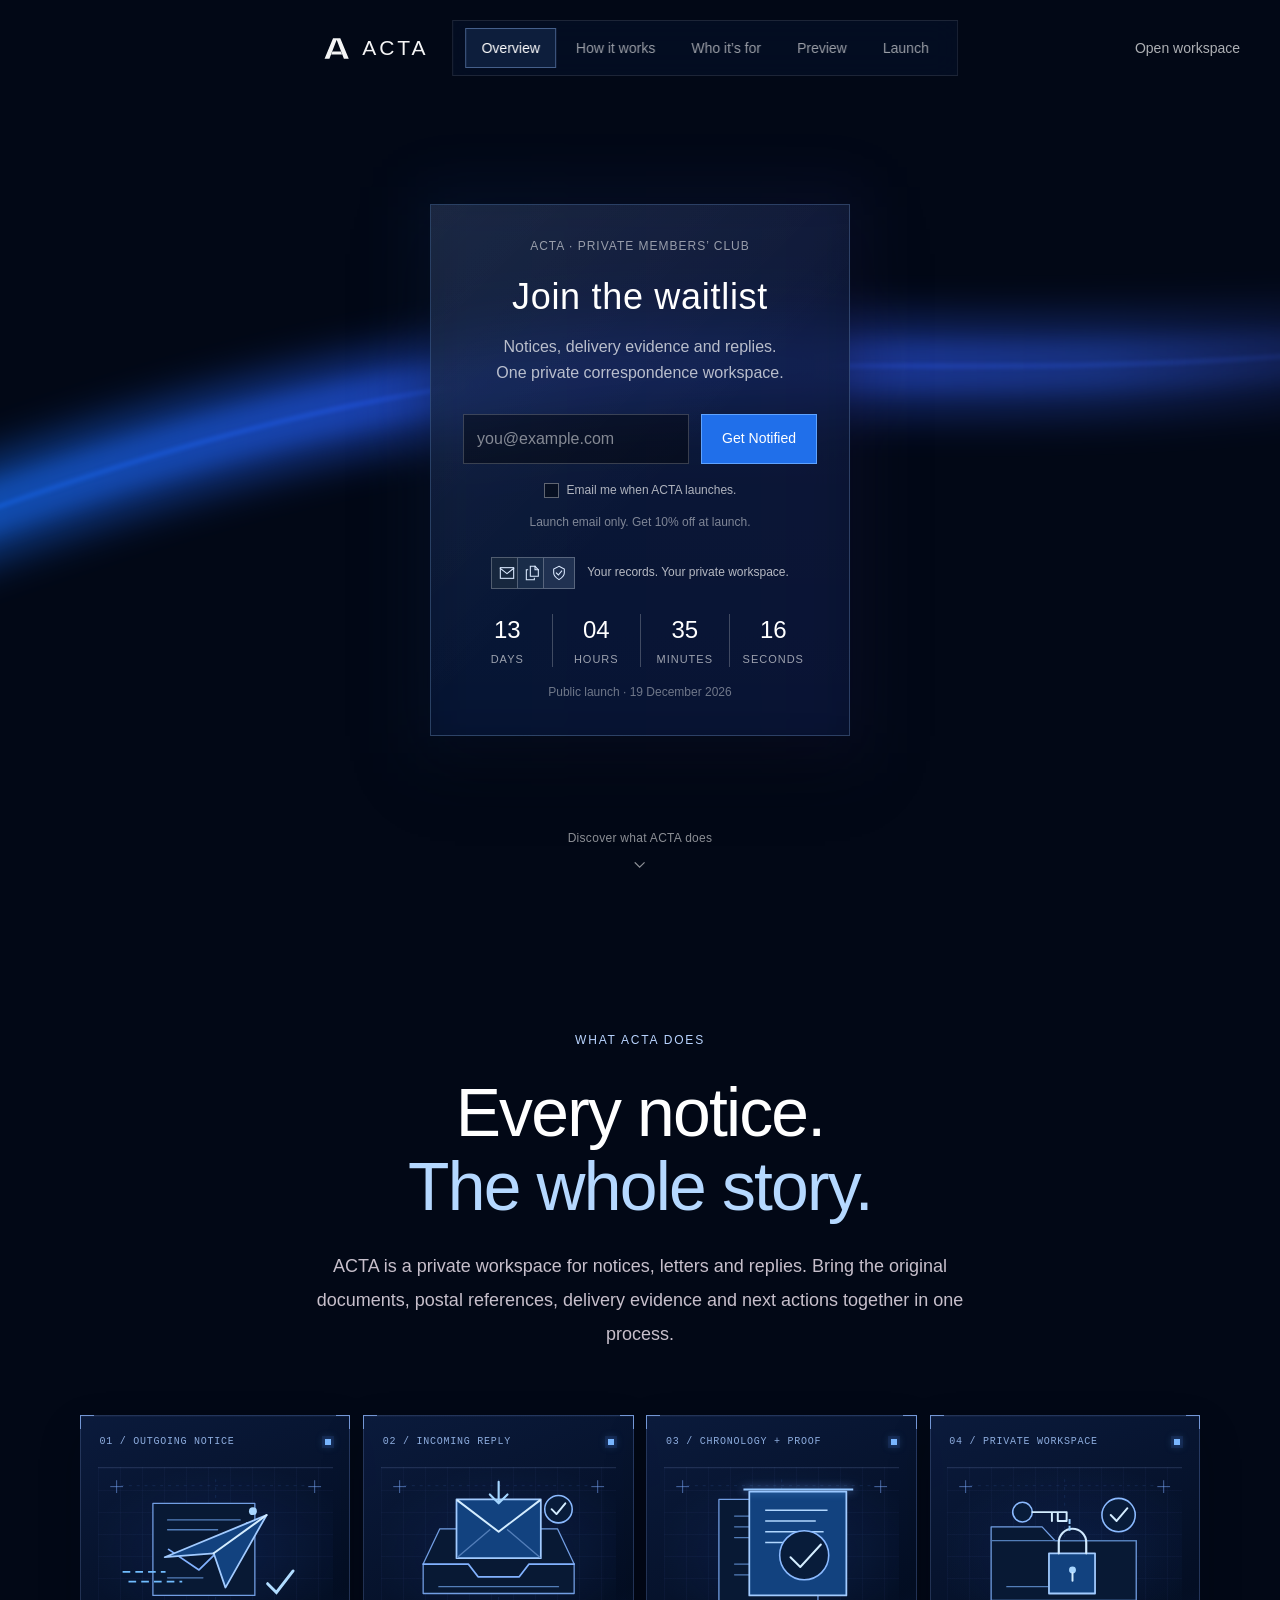
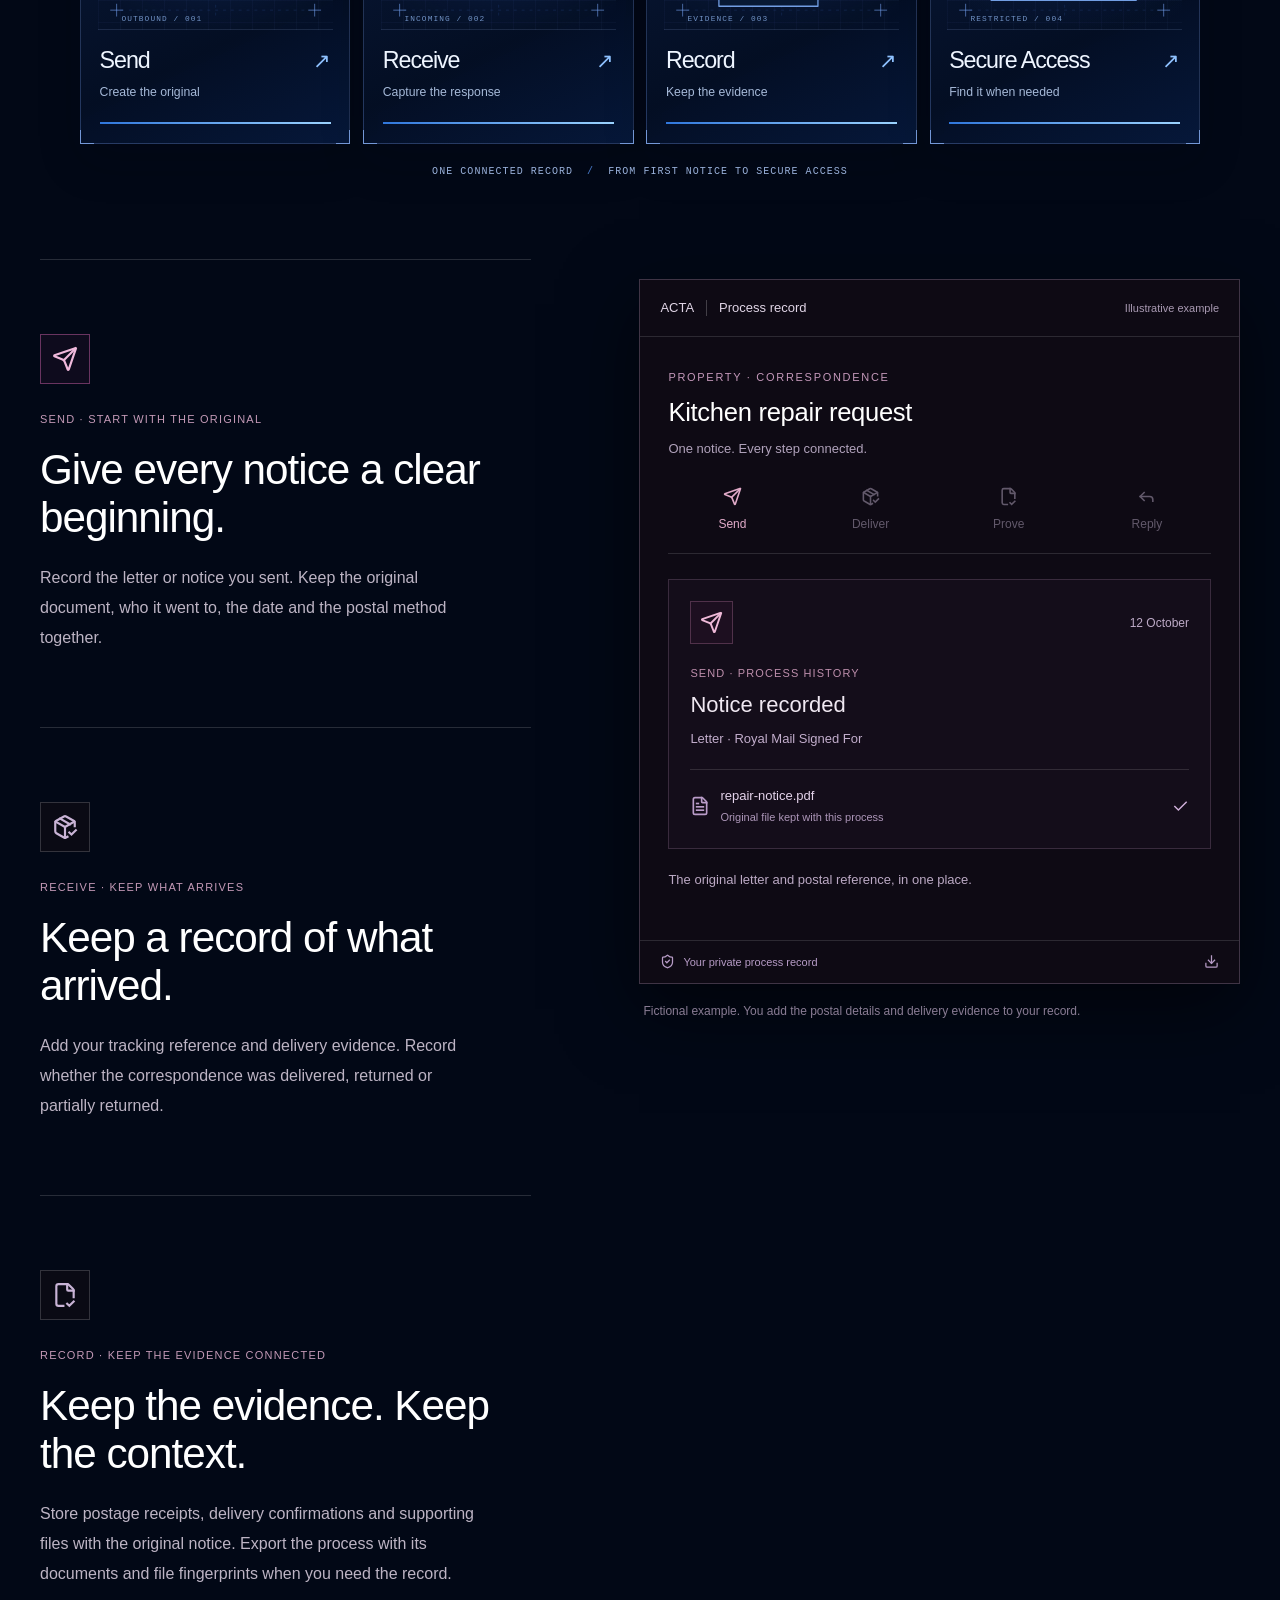
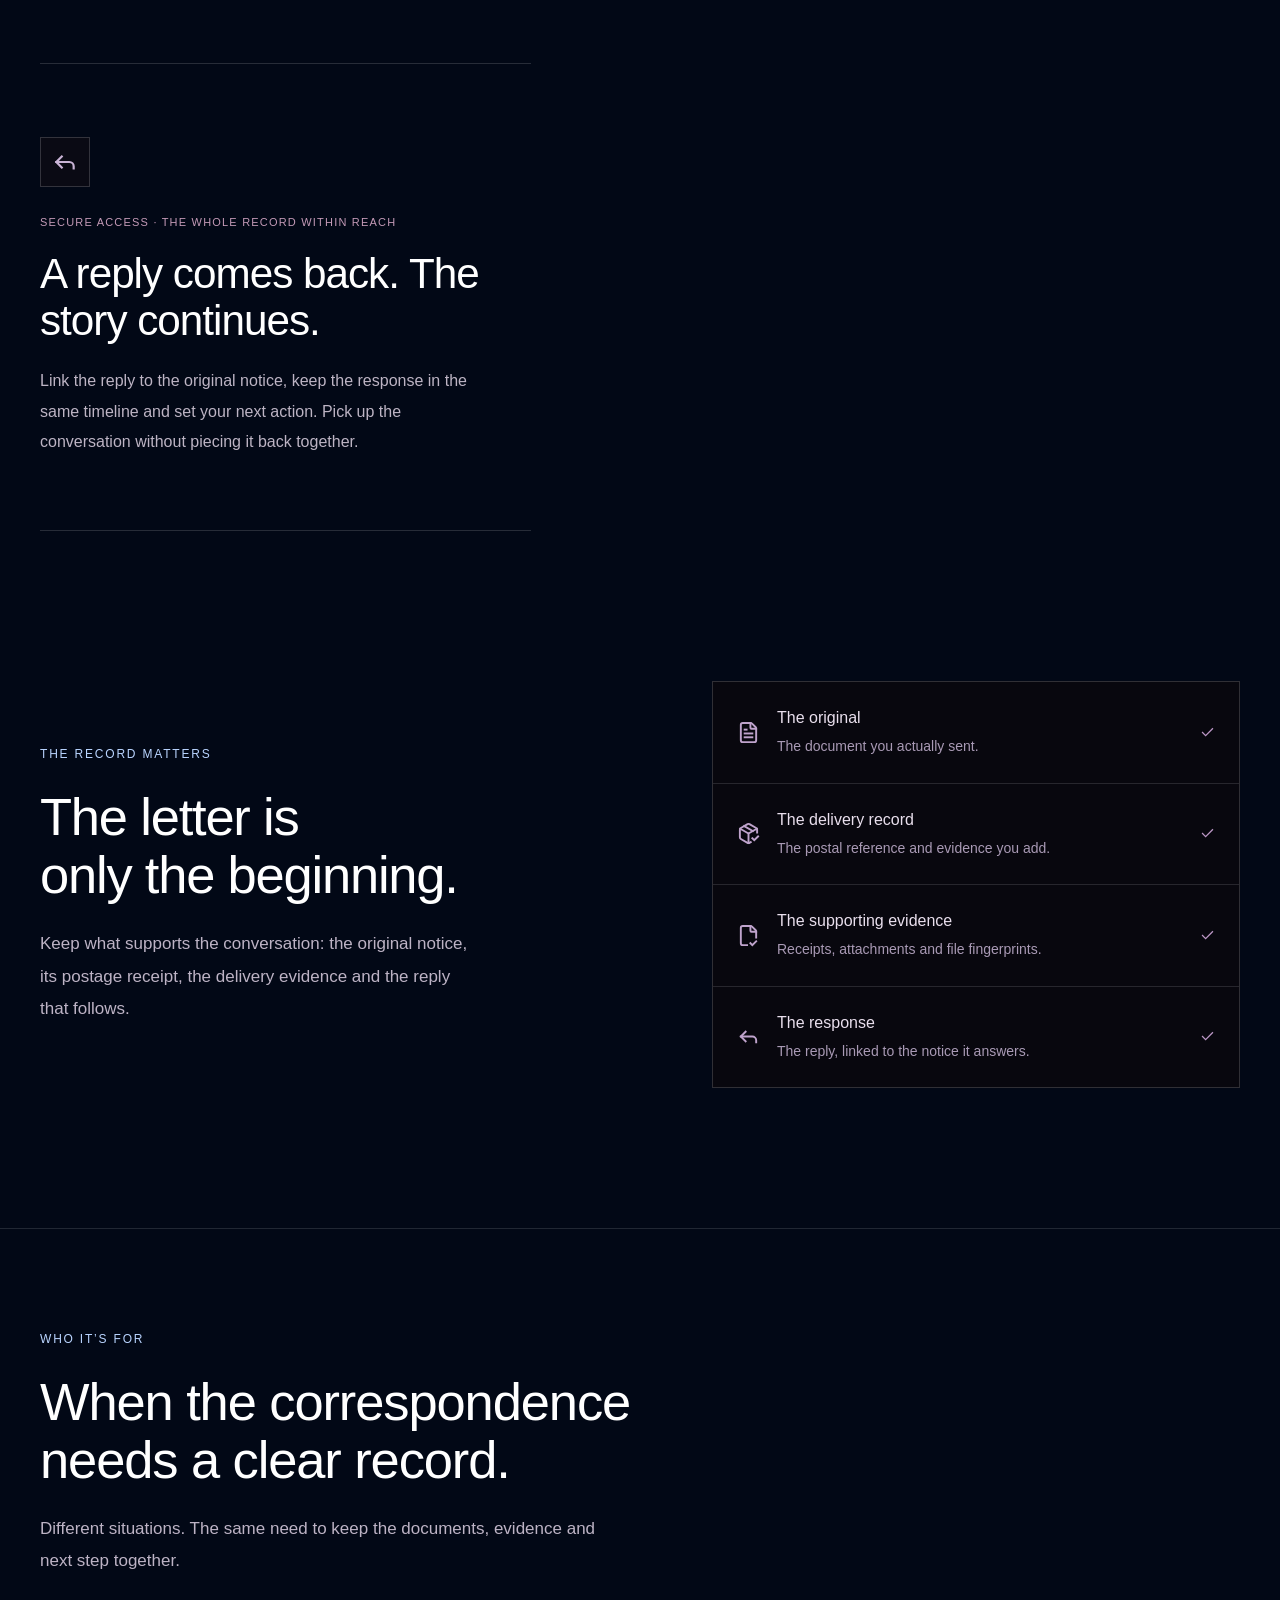
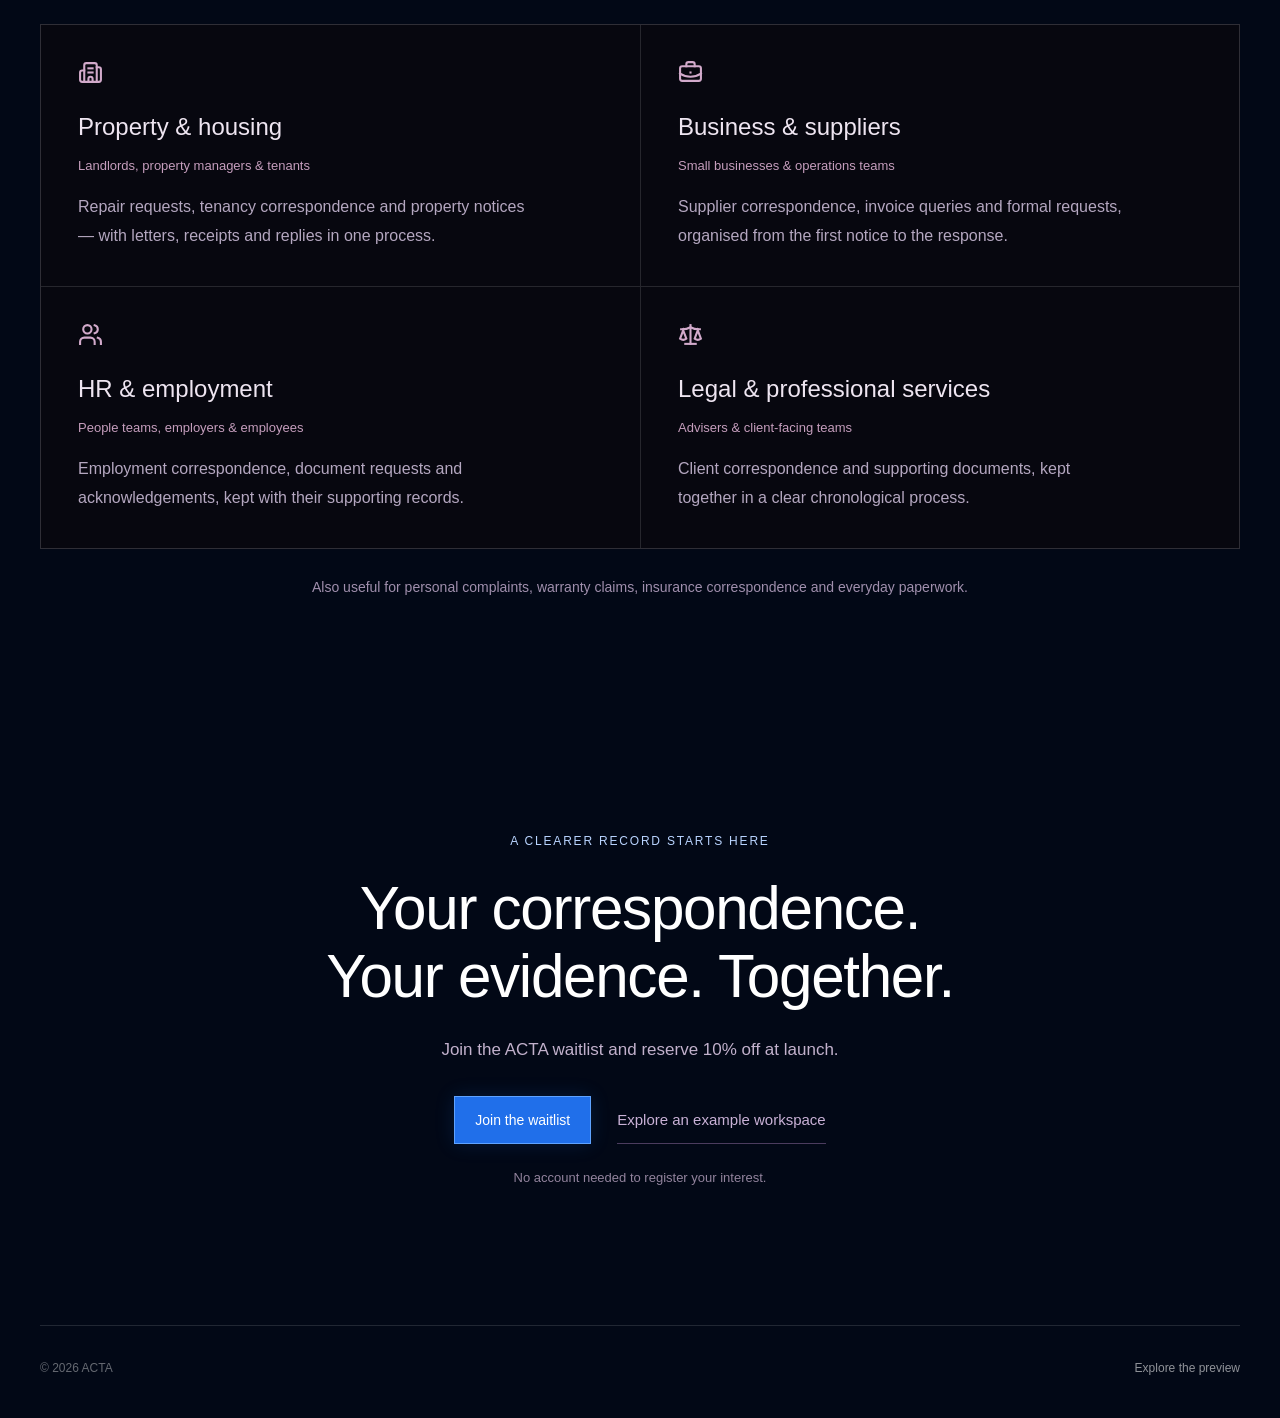
==== commit 239c8d35: "Match the opening screen to the blue palette and center ACTA beside navigation" ====
--- a/index.html
+++ b/index.html
@@ -1,10 +1,12 @@
-<!DOCTYPE html><html lang="en"><head><meta charset="utf-8"><meta name="viewport" content="width=device-width,initial-scale=1"><meta name="description" content="ACTA private club correspondence tracking and records"><meta name="theme-color" content="#040710"><link rel="stylesheet" href="./site.css"><link rel="stylesheet" href="./overrides.css"><link rel="stylesheet" href="./acta-header-v2.css"><link rel="stylesheet" href="./acta-journey.css"><link rel="stylesheet" href="./acta-hero-v4.css"><link rel="stylesheet" href="./acta-hero-reference.css"><link rel="icon" href="./favicon.svg"><title>ACTA — Private members’ club & correspondence workspace</title></head><body class="antialiased" data-page="home"><div class="kinetic-grid-content"><main class="acta-launch"><div class="launch-light-scene" aria-hidden="true"><div class="launch-light-fallback"></div></div><header class="ref-header">
+<!DOCTYPE html><html lang="en"><head><meta charset="utf-8"><meta name="viewport" content="width=device-width,initial-scale=1"><meta name="description" content="ACTA private club correspondence tracking and records"><meta name="theme-color" content="#040710"><link rel="stylesheet" href="./site.css"><link rel="stylesheet" href="./overrides.css"><link rel="stylesheet" href="./acta-header-v2.css"><link rel="stylesheet" href="./acta-journey.css"><link rel="stylesheet" href="./acta-hero-v4.css"><link rel="stylesheet" href="./acta-hero-reference.css?v=blue-centered"><link rel="icon" href="./favicon.svg"><title>ACTA — Private members’ club & correspondence workspace</title></head><body class="antialiased" data-page="home"><div class="kinetic-grid-content"><main class="acta-launch"><div class="launch-light-scene" aria-hidden="true"><div class="launch-light-fallback"></div></div><header class="ref-header">
+  <div class="ref-header-center">
   <a class="ref-brand" href="./index.html" aria-label="ACTA home"><svg aria-hidden="true" viewBox="0 0 48 48" fill="none"><path d="M4 41 18 7h7L12 41H4Zm19-34h7l14 34h-8L23 7Z" fill="currentColor"/><path d="M17 29h14l2 5H15l2-5Z" fill="currentColor"/></svg><span>ACTA</span></a>
   <div class="launch-navigation ref-nav"><nav aria-label="Launch navigation"><a href="#register-interest" class="is-active" aria-current="page">Overview</a><a href="#product">How it works</a><a href="#industries">Who it’s for</a><a href="./demo.html">Preview</a><a href="#launch">Launch</a></nav></div>
+  </div>
   <a class="ref-workspace" href="./login.html">Open workspace</a>
 </header>
 <div class="ref-hero">
-  <div class="ref-ribbon" aria-hidden="true"><svg viewBox="0 0 2000 1200" preserveAspectRatio="xMidYMid slice"><defs><linearGradient id="ref-ribbon-color" x1="0" y1="0" x2="1" y2="0"><stop offset="0" stop-color="#f43031"/><stop offset=".45" stop-color="#cd146d"/><stop offset=".75" stop-color="#93135e" stop-opacity=".7"/><stop offset="1" stop-color="#6a1084" stop-opacity="0"/></linearGradient></defs><path class="ref-ribbon-halo" d="M-180 800 C280 610 660 500 1040 490 S1650 510 2220 440"/><path class="ref-ribbon-band" d="M-180 800 C280 610 660 500 1040 490 S1650 510 2220 440"/><path class="ref-ribbon-core" d="M-180 800 C280 610 660 500 1040 490 S1650 510 2220 440"/></svg></div>
+  <div class="ref-ribbon" aria-hidden="true"><svg viewBox="0 0 2000 1200" preserveAspectRatio="xMidYMid slice"><defs><linearGradient id="ref-ribbon-color" x1="0" y1="0" x2="1" y2="0"><stop offset="0" stop-color="#107aff"/><stop offset=".45" stop-color="#2d55f7"/><stop offset=".75" stop-color="#2d5ae6" stop-opacity=".7"/><stop offset="1" stop-color="#3d4fcd" stop-opacity="0"/></linearGradient></defs><path class="ref-ribbon-halo" d="M-180 800 C280 610 660 500 1040 490 S1650 510 2220 440"/><path class="ref-ribbon-band" d="M-180 800 C280 610 660 500 1040 490 S1650 510 2220 440"/><path class="ref-ribbon-core" d="M-180 800 C280 610 660 500 1040 490 S1650 510 2220 440"/></svg></div>
   <section class="ref-card" id="register-interest" aria-labelledby="ref-waitlist-title">
     <p class="ref-membership">ACTA · Private Members’ Club</p>
     <h1 id="ref-waitlist-title">Join the waitlist</h1>
@@ -60,3 +62,4 @@
  <g class="aj-sec-ok"><circle cx="175" cy="48" r="17" class="aj-dark-ring"/><path d="m167 48 6 6 11-13" class="aj-line-bright"/></g>
  <text class="aj-svg-label" x="24" y="156">RESTRICTED / 004</text>
 </svg></div><div class="acta-j-bottom"><strong>Secure Access</strong><span class="acta-j-arrow" aria-hidden="true">↗</span></div><p class="acta-j-desc">Find it when needed</p><div class="acta-j-progress" aria-hidden="true"><span></span></div></a></li></ol><p class="acta-strip-caption acta-j-caption">ONE CONNECTED RECORD <span aria-hidden="true">/</span> FROM FIRST NOTICE TO SECURE ACCESS</p></section><section class="acta-workflow" id="how-it-works" aria-label="How ACTA keeps your correspondence together"><div class="acta-workflow-steps"><article id="acta-send" data-story-step="0" class="acta-workflow-step is-active"><span class="workflow-step-symbol"><svg xmlns="http://www.w3.org/2000/svg" width="26" height="26" viewBox="0 0 24 24" fill="none" stroke="currentColor" stroke-width="2" stroke-linecap="round" stroke-linejoin="round" class="lucide lucide-send" aria-hidden="true"><path d="M14.536 21.686a.5.5 0 0 0 .937-.024l6.5-19a.496.496 0 0 0-.635-.635l-19 6.5a.5.5 0 0 0-.024.937l7.93 3.18a2 2 0 0 1 1.112 1.11z"></path><path d="m21.854 2.147-10.94 10.939"></path></svg></span><p class="acta-section-eyebrow">Send · Start with the original</p><h2>Give every notice a clear beginning.</h2><p class="workflow-step-copy">Record the letter or notice you sent. Keep the original document, who it went to, the date and the postal method together.</p><div class="workflow-mobile-evidence"><div><svg xmlns="http://www.w3.org/2000/svg" width="20" height="20" viewBox="0 0 24 24" fill="none" stroke="currentColor" stroke-width="2" stroke-linecap="round" stroke-linejoin="round" class="lucide lucide-send" aria-hidden="true"><path d="M14.536 21.686a.5.5 0 0 0 .937-.024l6.5-19a.496.496 0 0 0-.635-.635l-19 6.5a.5.5 0 0 0-.024.937l7.93 3.18a2 2 0 0 1 1.112 1.11z"></path><path d="m21.854 2.147-10.94 10.939"></path></svg><span>Notice recorded<small>Example record · 12 October</small></span><svg xmlns="http://www.w3.org/2000/svg" width="16" height="16" viewBox="0 0 24 24" fill="none" stroke="currentColor" stroke-width="2" stroke-linecap="round" stroke-linejoin="round" class="lucide lucide-check" aria-hidden="true"><path d="M20 6 9 17l-5-5"></path></svg></div><p><svg xmlns="http://www.w3.org/2000/svg" width="15" height="15" viewBox="0 0 24 24" fill="none" stroke="currentColor" stroke-width="2" stroke-linecap="round" stroke-linejoin="round" class="lucide lucide-paperclip" aria-hidden="true"><path d="m16 6-8.414 8.586a2 2 0 0 0 2.829 2.829l8.414-8.586a4 4 0 1 0-5.657-5.657l-8.379 8.551a6 6 0 1 0 8.485 8.485l8.379-8.551"></path></svg>repair-notice.pdf</p></div></article><article id="acta-deliver" data-story-step="1" class="acta-workflow-step "><span class="workflow-step-symbol"><svg xmlns="http://www.w3.org/2000/svg" width="26" height="26" viewBox="0 0 24 24" fill="none" stroke="currentColor" stroke-width="2" stroke-linecap="round" stroke-linejoin="round" class="lucide lucide-package-check" aria-hidden="true"><path d="M12 22V12"></path><path d="m16 17 2 2 4-4"></path><path d="M21 11.127V8a2 2 0 0 0-1-1.73l-7-4a2 2 0 0 0-2 0l-7 4A2 2 0 0 0 3 8v8a2 2 0 0 0 1 1.729l7 4a2 2 0 0 0 2 .001l1.32-.753"></path><path d="M3.29 7 12 12l8.71-5"></path><path d="m7.5 4.27 8.997 5.148"></path></svg></span><p class="acta-section-eyebrow">Receive · Keep what arrives</p><h2>Keep a record of what arrived.</h2><p class="workflow-step-copy">Add your tracking reference and delivery evidence. Record whether the correspondence was delivered, returned or partially returned.</p><div class="workflow-mobile-evidence"><div><svg xmlns="http://www.w3.org/2000/svg" width="20" height="20" viewBox="0 0 24 24" fill="none" stroke="currentColor" stroke-width="2" stroke-linecap="round" stroke-linejoin="round" class="lucide lucide-package-check" aria-hidden="true"><path d="M12 22V12"></path><path d="m16 17 2 2 4-4"></path><path d="M21 11.127V8a2 2 0 0 0-1-1.73l-7-4a2 2 0 0 0-2 0l-7 4A2 2 0 0 0 3 8v8a2 2 0 0 0 1 1.729l7 4a2 2 0 0 0 2 .001l1.32-.753"></path><path d="M3.29 7 12 12l8.71-5"></path><path d="m7.5 4.27 8.997 5.148"></path></svg><span>Delivery recorded<small>Example record · 14 October</small></span><svg xmlns="http://www.w3.org/2000/svg" width="16" height="16" viewBox="0 0 24 24" fill="none" stroke="currentColor" stroke-width="2" stroke-linecap="round" stroke-linejoin="round" class="lucide lucide-check" aria-hidden="true"><path d="M20 6 9 17l-5-5"></path></svg></div><p><svg xmlns="http://www.w3.org/2000/svg" width="15" height="15" viewBox="0 0 24 24" fill="none" stroke="currentColor" stroke-width="2" stroke-linecap="round" stroke-linejoin="round" class="lucide lucide-paperclip" aria-hidden="true"><path d="m16 6-8.414 8.586a2 2 0 0 0 2.829 2.829l8.414-8.586a4 4 0 1 0-5.657-5.657l-8.379 8.551a6 6 0 1 0 8.485 8.485l8.379-8.551"></path></svg>delivery-confirmation.pdf</p></div></article><article id="acta-prove" data-story-step="2" class="acta-workflow-step "><span class="workflow-step-symbol"><svg xmlns="http://www.w3.org/2000/svg" width="26" height="26" viewBox="0 0 24 24" fill="none" stroke="currentColor" stroke-width="2" stroke-linecap="round" stroke-linejoin="round" class="lucide lucide-file-check-corner" aria-hidden="true"><path d="M10.5 22H6a2 2 0 0 1-2-2V4a2 2 0 0 1 2-2h8a2.4 2.4 0 0 1 1.706.706l3.588 3.588A2.4 2.4 0 0 1 20 8v6"></path><path d="M14 2v5a1 1 0 0 0 1 1h5"></path><path d="m14 20 2 2 4-4"></path></svg></span><p class="acta-section-eyebrow">Record · Keep the evidence connected</p><h2>Keep the evidence. Keep the context.</h2><p class="workflow-step-copy">Store postage receipts, delivery confirmations and supporting files with the original notice. Export the process with its documents and file fingerprints when you need the record.</p><div class="workflow-mobile-evidence"><div><svg xmlns="http://www.w3.org/2000/svg" width="20" height="20" viewBox="0 0 24 24" fill="none" stroke="currentColor" stroke-width="2" stroke-linecap="round" stroke-linejoin="round" class="lucide lucide-file-check-corner" aria-hidden="true"><path d="M10.5 22H6a2 2 0 0 1-2-2V4a2 2 0 0 1 2-2h8a2.4 2.4 0 0 1 1.706.706l3.588 3.588A2.4 2.4 0 0 1 20 8v6"></path><path d="M14 2v5a1 1 0 0 0 1 1h5"></path><path d="m14 20 2 2 4-4"></path></svg><span>Evidence attached<small>Example record · 14 October</small></span><svg xmlns="http://www.w3.org/2000/svg" width="16" height="16" viewBox="0 0 24 24" fill="none" stroke="currentColor" stroke-width="2" stroke-linecap="round" stroke-linejoin="round" class="lucide lucide-check" aria-hidden="true"><path d="M20 6 9 17l-5-5"></path></svg></div><p><svg xmlns="http://www.w3.org/2000/svg" width="15" height="15" viewBox="0 0 24 24" fill="none" stroke="currentColor" stroke-width="2" stroke-linecap="round" stroke-linejoin="round" class="lucide lucide-paperclip" aria-hidden="true"><path d="m16 6-8.414 8.586a2 2 0 0 0 2.829 2.829l8.414-8.586a4 4 0 1 0-5.657-5.657l-8.379 8.551a6 6 0 1 0 8.485 8.485l8.379-8.551"></path></svg>postage-receipt.pdf</p></div></article><article id="acta-reply" data-story-step="3" class="acta-workflow-step "><span class="workflow-step-symbol"><svg xmlns="http://www.w3.org/2000/svg" width="26" height="26" viewBox="0 0 24 24" fill="none" stroke="currentColor" stroke-width="2" stroke-linecap="round" stroke-linejoin="round" class="lucide lucide-reply" aria-hidden="true"><path d="M20 18v-2a4 4 0 0 0-4-4H4"></path><path d="m9 17-5-5 5-5"></path></svg></span><p class="acta-section-eyebrow">Secure Access · The whole record within reach</p><h2>A reply comes back. The story continues.</h2><p class="workflow-step-copy">Link the reply to the original notice, keep the response in the same timeline and set your next action. Pick up the conversation without piecing it back together.</p><div class="workflow-mobile-evidence"><div><svg xmlns="http://www.w3.org/2000/svg" width="20" height="20" viewBox="0 0 24 24" fill="none" stroke="currentColor" stroke-width="2" stroke-linecap="round" stroke-linejoin="round" class="lucide lucide-reply" aria-hidden="true"><path d="M20 18v-2a4 4 0 0 0-4-4H4"></path><path d="m9 17-5-5 5-5"></path></svg><span>Reply linked<small>Example record · 16 October</small></span><svg xmlns="http://www.w3.org/2000/svg" width="16" height="16" viewBox="0 0 24 24" fill="none" stroke="currentColor" stroke-width="2" stroke-linecap="round" stroke-linejoin="round" class="lucide lucide-check" aria-hidden="true"><path d="M20 6 9 17l-5-5"></path></svg></div><p><svg xmlns="http://www.w3.org/2000/svg" width="15" height="15" viewBox="0 0 24 24" fill="none" stroke="currentColor" stroke-width="2" stroke-linecap="round" stroke-linejoin="round" class="lucide lucide-paperclip" aria-hidden="true"><path d="m16 6-8.414 8.586a2 2 0 0 0 2.829 2.829l8.414-8.586a4 4 0 1 0-5.657-5.657l-8.379 8.551a6 6 0 1 0 8.485 8.485l8.379-8.551"></path></svg>repair-team-response.pdf</p></div></article></div><aside class="acta-proof-preview"><div class="acta-proof-window" aria-label="Illustrative ACTA record: Send"><div class="proof-window-top"><span>ACTA <i></i> Process record</span><span>Illustrative example</span></div><div class="proof-window-content"><span class="proof-process-label">Property · Correspondence</span><h3>Kitchen repair request</h3><p class="proof-process-description">One notice. Every step connected.</p><div class="proof-stage-rail" aria-hidden="true"><div class="is-complete"><svg xmlns="http://www.w3.org/2000/svg" width="19" height="19" viewBox="0 0 24 24" fill="none" stroke="currentColor" stroke-width="2" stroke-linecap="round" stroke-linejoin="round" class="lucide lucide-send" aria-hidden="true"><path d="M14.536 21.686a.5.5 0 0 0 .937-.024l6.5-19a.496.496 0 0 0-.635-.635l-19 6.5a.5.5 0 0 0-.024.937l7.93 3.18a2 2 0 0 1 1.112 1.11z"></path><path d="m21.854 2.147-10.94 10.939"></path></svg><span>Send</span></div><div class=""><svg xmlns="http://www.w3.org/2000/svg" width="19" height="19" viewBox="0 0 24 24" fill="none" stroke="currentColor" stroke-width="2" stroke-linecap="round" stroke-linejoin="round" class="lucide lucide-package-check" aria-hidden="true"><path d="M12 22V12"></path><path d="m16 17 2 2 4-4"></path><path d="M21 11.127V8a2 2 0 0 0-1-1.73l-7-4a2 2 0 0 0-2 0l-7 4A2 2 0 0 0 3 8v8a2 2 0 0 0 1 1.729l7 4a2 2 0 0 0 2 .001l1.32-.753"></path><path d="M3.29 7 12 12l8.71-5"></path><path d="m7.5 4.27 8.997 5.148"></path></svg><span>Deliver</span></div><div class=""><svg xmlns="http://www.w3.org/2000/svg" width="19" height="19" viewBox="0 0 24 24" fill="none" stroke="currentColor" stroke-width="2" stroke-linecap="round" stroke-linejoin="round" class="lucide lucide-file-check-corner" aria-hidden="true"><path d="M10.5 22H6a2 2 0 0 1-2-2V4a2 2 0 0 1 2-2h8a2.4 2.4 0 0 1 1.706.706l3.588 3.588A2.4 2.4 0 0 1 20 8v6"></path><path d="M14 2v5a1 1 0 0 0 1 1h5"></path><path d="m14 20 2 2 4-4"></path></svg><span>Prove</span></div><div class=""><svg xmlns="http://www.w3.org/2000/svg" width="19" height="19" viewBox="0 0 24 24" fill="none" stroke="currentColor" stroke-width="2" stroke-linecap="round" stroke-linejoin="round" class="lucide lucide-reply" aria-hidden="true"><path d="M20 18v-2a4 4 0 0 0-4-4H4"></path><path d="m9 17-5-5 5-5"></path></svg><span>Reply</span></div></div><div class="proof-event"><div class="proof-event-top"><span class="proof-event-icon"><svg xmlns="http://www.w3.org/2000/svg" width="23" height="23" viewBox="0 0 24 24" fill="none" stroke="currentColor" stroke-width="2" stroke-linecap="round" stroke-linejoin="round" class="lucide lucide-send" aria-hidden="true"><path d="M14.536 21.686a.5.5 0 0 0 .937-.024l6.5-19a.496.496 0 0 0-.635-.635l-19 6.5a.5.5 0 0 0-.024.937l7.93 3.18a2 2 0 0 1 1.112 1.11z"></path><path d="m21.854 2.147-10.94 10.939"></path></svg></span><span class="proof-event-date">12 October</span></div><p class="proof-event-eyebrow">Send · Process history</p><h4>Notice recorded</h4><p class="proof-event-detail">Letter · Royal Mail Signed For</p><div class="proof-file"><svg xmlns="http://www.w3.org/2000/svg" width="20" height="20" viewBox="0 0 24 24" fill="none" stroke="currentColor" stroke-width="2" stroke-linecap="round" stroke-linejoin="round" class="lucide lucide-file-text" aria-hidden="true"><path d="M6 22a2 2 0 0 1-2-2V4a2 2 0 0 1 2-2h8a2.4 2.4 0 0 1 1.704.706l3.588 3.588A2.4 2.4 0 0 1 20 8v12a2 2 0 0 1-2 2z"></path><path d="M14 2v5a1 1 0 0 0 1 1h5"></path><path d="M10 9H8"></path><path d="M16 13H8"></path><path d="M16 17H8"></path></svg><span>repair-notice.pdf<small>Original file kept with this process</small></span><svg xmlns="http://www.w3.org/2000/svg" width="17" height="17" viewBox="0 0 24 24" fill="none" stroke="currentColor" stroke-width="2" stroke-linecap="round" stroke-linejoin="round" class="lucide lucide-check" aria-hidden="true"><path d="M20 6 9 17l-5-5"></path></svg></div></div><p class="proof-visual-caption">The original letter and postal reference, in one place.</p></div><div class="proof-window-bottom"><svg xmlns="http://www.w3.org/2000/svg" width="15" height="15" viewBox="0 0 24 24" fill="none" stroke="currentColor" stroke-width="2" stroke-linecap="round" stroke-linejoin="round" class="lucide lucide-shield-check" aria-hidden="true"><path d="M20 13c0 5-3.5 7.5-7.66 8.95a1 1 0 0 1-.67-.01C7.5 20.5 4 18 4 13V6a1 1 0 0 1 1-1c2 0 4.5-1.2 6.24-2.72a1.17 1.17 0 0 1 1.52 0C14.51 3.81 17 5 19 5a1 1 0 0 1 1 1z"></path><path d="m9 12 2 2 4-4"></path></svg><span>Your private process record</span><svg xmlns="http://www.w3.org/2000/svg" width="15" height="15" viewBox="0 0 24 24" fill="none" stroke="currentColor" stroke-width="2" stroke-linecap="round" stroke-linejoin="round" class="lucide lucide-download" aria-hidden="true"><path d="M12 15V3"></path><path d="M21 15v4a2 2 0 0 1-2 2H5a2 2 0 0 1-2-2v-4"></path><path d="m7 10 5 5 5-5"></path></svg></div></div><p class="acta-example-note">Fictional example. You add the postal details and delivery evidence to your record.</p></aside></section><section class="acta-evidence-section" aria-labelledby="acta-evidence-title"><div><p class="acta-section-eyebrow">The record matters</p><h2 id="acta-evidence-title">The letter is<br/>only the beginning.</h2><p>Keep what supports the conversation: the original notice, its postage receipt, the delivery evidence and the reply that follows.</p></div><div class="acta-evidence-stack"><div><svg xmlns="http://www.w3.org/2000/svg" width="23" height="23" viewBox="0 0 24 24" fill="none" stroke="currentColor" stroke-width="2" stroke-linecap="round" stroke-linejoin="round" class="lucide lucide-file-text" aria-hidden="true"><path d="M6 22a2 2 0 0 1-2-2V4a2 2 0 0 1 2-2h8a2.4 2.4 0 0 1 1.704.706l3.588 3.588A2.4 2.4 0 0 1 20 8v12a2 2 0 0 1-2 2z"></path><path d="M14 2v5a1 1 0 0 0 1 1h5"></path><path d="M10 9H8"></path><path d="M16 13H8"></path><path d="M16 17H8"></path></svg><span><strong>The original</strong><p>The document you actually sent.</p></span><svg xmlns="http://www.w3.org/2000/svg" width="17" height="17" viewBox="0 0 24 24" fill="none" stroke="currentColor" stroke-width="2" stroke-linecap="round" stroke-linejoin="round" class="lucide lucide-check" aria-hidden="true"><path d="M20 6 9 17l-5-5"></path></svg></div><div><svg xmlns="http://www.w3.org/2000/svg" width="23" height="23" viewBox="0 0 24 24" fill="none" stroke="currentColor" stroke-width="2" stroke-linecap="round" stroke-linejoin="round" class="lucide lucide-package-check" aria-hidden="true"><path d="M12 22V12"></path><path d="m16 17 2 2 4-4"></path><path d="M21 11.127V8a2 2 0 0 0-1-1.73l-7-4a2 2 0 0 0-2 0l-7 4A2 2 0 0 0 3 8v8a2 2 0 0 0 1 1.729l7 4a2 2 0 0 0 2 .001l1.32-.753"></path><path d="M3.29 7 12 12l8.71-5"></path><path d="m7.5 4.27 8.997 5.148"></path></svg><span><strong>The delivery record</strong><p>The postal reference and evidence you add.</p></span><svg xmlns="http://www.w3.org/2000/svg" width="17" height="17" viewBox="0 0 24 24" fill="none" stroke="currentColor" stroke-width="2" stroke-linecap="round" stroke-linejoin="round" class="lucide lucide-check" aria-hidden="true"><path d="M20 6 9 17l-5-5"></path></svg></div><div><svg xmlns="http://www.w3.org/2000/svg" width="23" height="23" viewBox="0 0 24 24" fill="none" stroke="currentColor" stroke-width="2" stroke-linecap="round" stroke-linejoin="round" class="lucide lucide-file-check-corner" aria-hidden="true"><path d="M10.5 22H6a2 2 0 0 1-2-2V4a2 2 0 0 1 2-2h8a2.4 2.4 0 0 1 1.706.706l3.588 3.588A2.4 2.4 0 0 1 20 8v6"></path><path d="M14 2v5a1 1 0 0 0 1 1h5"></path><path d="m14 20 2 2 4-4"></path></svg><span><strong>The supporting evidence</strong><p>Receipts, attachments and file fingerprints.</p></span><svg xmlns="http://www.w3.org/2000/svg" width="17" height="17" viewBox="0 0 24 24" fill="none" stroke="currentColor" stroke-width="2" stroke-linecap="round" stroke-linejoin="round" class="lucide lucide-check" aria-hidden="true"><path d="M20 6 9 17l-5-5"></path></svg></div><div><svg xmlns="http://www.w3.org/2000/svg" width="23" height="23" viewBox="0 0 24 24" fill="none" stroke="currentColor" stroke-width="2" stroke-linecap="round" stroke-linejoin="round" class="lucide lucide-reply" aria-hidden="true"><path d="M20 18v-2a4 4 0 0 0-4-4H4"></path><path d="m9 17-5-5 5-5"></path></svg><span><strong>The response</strong><p>The reply, linked to the notice it answers.</p></span><svg xmlns="http://www.w3.org/2000/svg" width="17" height="17" viewBox="0 0 24 24" fill="none" stroke="currentColor" stroke-width="2" stroke-linecap="round" stroke-linejoin="round" class="lucide lucide-check" aria-hidden="true"><path d="M20 6 9 17l-5-5"></path></svg></div></div></section><section class="acta-industries" id="industries" aria-labelledby="acta-industries-title"><div class="acta-industries-heading"><p class="acta-section-eyebrow">Who it’s for</p><h2 id="acta-industries-title">When the correspondence<br/>needs a clear record.</h2><p>Different situations. The same need to keep the documents, evidence and next step together.</p></div><div class="acta-industry-grid"><article><svg xmlns="http://www.w3.org/2000/svg" width="25" height="25" viewBox="0 0 24 24" fill="none" stroke="currentColor" stroke-width="2" stroke-linecap="round" stroke-linejoin="round" class="lucide lucide-building2 lucide-building-2" aria-hidden="true"><path d="M10 12h4"></path><path d="M10 8h4"></path><path d="M14 21v-3a2 2 0 0 0-4 0v3"></path><path d="M6 10H4a2 2 0 0 0-2 2v7a2 2 0 0 0 2 2h16a2 2 0 0 0 2-2V9a2 2 0 0 0-2-2h-2"></path><path d="M6 21V5a2 2 0 0 1 2-2h8a2 2 0 0 1 2 2v16"></path></svg><h3>Property &amp; housing</h3><p class="industry-audience">Landlords, property managers &amp; tenants</p><p>Repair requests, tenancy correspondence and property notices — with letters, receipts and replies in one process.</p></article><article><svg xmlns="http://www.w3.org/2000/svg" width="25" height="25" viewBox="0 0 24 24" fill="none" stroke="currentColor" stroke-width="2" stroke-linecap="round" stroke-linejoin="round" class="lucide lucide-briefcase-business" aria-hidden="true"><path d="M12 12h.01"></path><path d="M16 6V4a2 2 0 0 0-2-2h-4a2 2 0 0 0-2 2v2"></path><path d="M22 13a18.15 18.15 0 0 1-20 0"></path><rect width="20" height="14" x="2" y="6" rx="2"></rect></svg><h3>Business &amp; suppliers</h3><p class="industry-audience">Small businesses &amp; operations teams</p><p>Supplier correspondence, invoice queries and formal requests, organised from the first notice to the response.</p></article><article><svg xmlns="http://www.w3.org/2000/svg" width="25" height="25" viewBox="0 0 24 24" fill="none" stroke="currentColor" stroke-width="2" stroke-linecap="round" stroke-linejoin="round" class="lucide lucide-users" aria-hidden="true"><path d="M16 21v-2a4 4 0 0 0-4-4H6a4 4 0 0 0-4 4v2"></path><path d="M16 3.128a4 4 0 0 1 0 7.744"></path><path d="M22 21v-2a4 4 0 0 0-3-3.87"></path><circle cx="9" cy="7" r="4"></circle></svg><h3>HR &amp; employment</h3><p class="industry-audience">People teams, employers &amp; employees</p><p>Employment correspondence, document requests and acknowledgements, kept with their supporting records.</p></article><article><svg xmlns="http://www.w3.org/2000/svg" width="25" height="25" viewBox="0 0 24 24" fill="none" stroke="currentColor" stroke-width="2" stroke-linecap="round" stroke-linejoin="round" class="lucide lucide-scale" aria-hidden="true"><path d="M12 3v18"></path><path d="m19 8 3 8a5 5 0 0 1-6 0zV7"></path><path d="M3 7h1a17 17 0 0 0 8-2 17 17 0 0 0 8 2h1"></path><path d="m5 8 3 8a5 5 0 0 1-6 0zV7"></path><path d="M7 21h10"></path></svg><h3>Legal &amp; professional services</h3><p class="industry-audience">Advisers &amp; client-facing teams</p><p>Client correspondence and supporting documents, kept together in a clear chronological process.</p></article></div><p class="acta-personal-use">Also useful for personal complaints, warranty claims, insurance correspondence and everyday paperwork.</p></section><section class="acta-story-closing" aria-labelledby="acta-closing-title"><p class="acta-section-eyebrow">A clearer record starts here</p><h2 id="acta-closing-title">Your correspondence.<br/>Your evidence. Together.</h2><p>Join the ACTA waitlist and reserve 10% off at launch.</p><div><a href="#register-interest" class="site-button proximity-action "><span class="proximity-content">Join the waitlist</span></a><a class="acta-preview-link" href="./demo.html">Explore an example workspace</a></div><span>No account needed to register your interest.</span></section><footer class="launch-footer"><span>© 2026 ACTA</span><a href="./demo.html">Explore the preview</a></footer></main></div><script src="./app.js" defer></script><script src="./acta-journey.js" defer></script></body></html>
+
--- a/acta-hero-reference.css
+++ b/acta-hero-reference.css
@@ -3,27 +3,27 @@
 body[data-page="home"] .ref-hero,
 body[data-page="home"] .ref-hero *,
 body[data-page="home"] .ref-header *{box-sizing:border-box;border-radius:0!important;font-family:Arial,Helvetica,sans-serif}
-body[data-page="home"] .ref-header{position:absolute;z-index:30;top:0;left:0;right:0;display:flex;align-items:center;justify-content:space-between;gap:24px;min-height:96px;padding:18px 40px;background:#000;border:0;box-shadow:none;color:#fff}
+body[data-page="home"] .ref-header{position:absolute;z-index:30;top:0;left:0;right:0;display:flex;align-items:center;justify-content:space-between;gap:24px;min-height:96px;padding:18px 40px;background:#020816;border:0;box-shadow:none;color:#fff}
 body[data-page="home"] .ref-brand{display:inline-flex;align-items:center;gap:11px;min-height:44px;font-size:21px;line-height:1.3;font-weight:400;letter-spacing:3px;text-decoration:none;color:#f4f4f5}
 body[data-page="home"] .ref-brand svg{display:block;width:29px;height:29px;flex-shrink:0}
 body[data-page="home"] .ref-header .ref-nav{position:absolute;top:20px;left:50%;transform:translateX(-50%);width:max-content;max-width:none;margin:0}
-body[data-page="home"] .ref-header .ref-nav nav{display:flex;align-items:center;gap:4px;min-height:56px;width:max-content;padding:7px 12px;background:#08080899;backdrop-filter:blur(14px);border:1px solid #ffffff1a;box-shadow:none}
+body[data-page="home"] .ref-header .ref-nav nav{display:flex;align-items:center;gap:4px;min-height:56px;width:max-content;padding:7px 12px;background:#06122b99;backdrop-filter:blur(14px);border:1px solid #ffffff1a;box-shadow:none}
 body[data-page="home"] .ref-header .ref-nav nav a{display:flex;align-items:center;justify-content:center;min-height:40px;padding:8px 15px;border:1px solid transparent;font-size:14px;line-height:1.5;font-weight:400;letter-spacing:0;white-space:nowrap;text-decoration:none;color:#ffffff99;background:transparent;box-shadow:none}
-body[data-page="home"] .ref-header .ref-nav nav a.is-active{color:#fff;background:#0009;border-color:#ffffff30}
+body[data-page="home"] .ref-header .ref-nav nav a.is-active{color:#fff;background:#2f59993b;border-color:#91baf86b}
 body[data-page="home"] .ref-header .ref-nav nav a:hover{color:#fff;background:#ffffff06}
 body[data-page="home"] .ref-workspace{display:flex;align-items:center;min-height:44px;color:#ffffffad;font-size:14px;line-height:1.5;white-space:nowrap;text-decoration:none}
 body[data-page="home"] .ref-workspace:hover{color:#fff}
 body[data-page="home"] .ref-header a:focus-visible,
-body[data-page="home"] .ref-hero a:focus-visible{outline:2px solid #d8a2c7;outline-offset:4px}
-body[data-page="home"] .ref-hero{position:relative;isolation:isolate;min-height:100svh;width:100%;display:flex;align-items:center;justify-content:center;margin:0;padding:132px 20px 92px;overflow:hidden;background:#000;color:#fff}
-body[data-page="home"] .ref-ribbon{position:absolute;inset:0;z-index:-1;overflow:hidden;pointer-events:none;background:#000}
+body[data-page="home"] .ref-hero a:focus-visible{outline:2px solid #9dc9ff;outline-offset:4px}
+body[data-page="home"] .ref-hero{position:relative;isolation:isolate;min-height:100svh;width:100%;display:flex;align-items:center;justify-content:center;margin:0;padding:132px 20px 92px;overflow:hidden;background:#020816;color:#fff}
+body[data-page="home"] .ref-ribbon{position:absolute;inset:0;z-index:-1;overflow:hidden;pointer-events:none;background:#020816}
 body[data-page="home"] .ref-ribbon svg{position:absolute;inset:0;display:block;width:100%;height:100%;overflow:visible;animation:ref-ribbon-drift 15s ease-in-out infinite alternate;transform-origin:50% 50%}
 body[data-page="home"] .ref-ribbon-halo{fill:none;stroke:url(#ref-ribbon-color);stroke-width:132;opacity:.46;filter:blur(27px)}
 body[data-page="home"] .ref-ribbon-band{fill:none;stroke:url(#ref-ribbon-color);stroke-width:66;opacity:.37;filter:blur(13px)}
 body[data-page="home"] .ref-ribbon-core{fill:none;stroke:url(#ref-ribbon-color);stroke-width:5;opacity:.5;filter:blur(3px)}
-body[data-page="home"] .ref-card{position:relative;isolation:isolate;z-index:1;width:420px;max-width:100%;margin:0;padding:32px;min-height:0;border:1px solid #ffffff33;background:linear-gradient(135deg,#ffffff06,transparent 55%),#08040ac4;box-shadow:0 25px 70px #0007;backdrop-filter:blur(24px);-webkit-backdrop-filter:blur(24px);scroll-margin-top:130px;animation:ref-card-arrive .8s ease-out both}
+body[data-page="home"] .ref-card{position:relative;isolation:isolate;z-index:1;width:420px;max-width:100%;margin:0;padding:32px;min-height:0;border:1px solid #9dc9ff40;background:linear-gradient(135deg,#ffffff06,transparent 55%),#06122bc4;box-shadow:0 25px 70px #0007;backdrop-filter:blur(24px);-webkit-backdrop-filter:blur(24px);scroll-margin-top:130px;animation:ref-card-arrive .8s ease-out both}
 body[data-page="home"] .ref-card:before{content:"";position:absolute;inset:0;z-index:-1;pointer-events:none;background:linear-gradient(135deg,#ffffff0b,transparent 55%),linear-gradient(0deg,transparent,#ffffff03 55%,#ffffff06)}
-body[data-page="home"] .ref-card:after{content:"";position:absolute;inset:-18px;z-index:-2;pointer-events:none;background:linear-gradient(90deg,#ef444408,#9333ea08);filter:blur(30px)}
+body[data-page="home"] .ref-card:after{content:"";position:absolute;inset:-18px;z-index:-2;pointer-events:none;background:linear-gradient(90deg,#2374ff12,#5b57ff12);filter:blur(30px)}
 body[data-page="home"] .ref-membership{display:block;text-align:center;font-size:12px;line-height:1.6;font-weight:400;text-transform:uppercase;letter-spacing:1px;color:#ffffff8f;margin:0 0 18px}
 body[data-page="home"] .ref-card h1{margin:0 0 16px;color:#fff;font-size:36px;line-height:1.2;font-weight:300;letter-spacing:.7px;text-align:center}
 body[data-page="home"] .ref-description{margin:0 0 27px;color:#ffffffb3;text-align:center;font-size:16px;line-height:1.65;font-weight:400;letter-spacing:0}
@@ -32,24 +32,24 @@
 body[data-page="home"] .ref-input-row>input{flex:1;width:0;min-width:0;min-height:48px;margin:0;padding:12px 13px;border:1px solid #ffffff33;background:#0006;color:#fff;font-size:16px;line-height:1.5;outline:none;box-shadow:none;transition:border-color .2s,box-shadow .2s}
 body[data-page="home"] .ref-input-row>input::placeholder{color:#ffffff80}
 body[data-page="home"] .ref-input-row>input:focus{border-color:#ffffff8c;box-shadow:0 0 0 3px #ffffff14}
-body[data-page="home"] .ref-submit{--ref-near:0;--ref-x:0px;--ref-y:0px;position:relative;isolation:isolate;overflow:hidden;flex:0 0 auto;display:flex;align-items:center;justify-content:center;min-height:48px;margin:0;padding:11px 20px;border:1px solid #e23535;background:#dc2626;color:#fff;font-size:14px;line-height:1.5;font-weight:500;white-space:nowrap;cursor:pointer;box-shadow:none;transition:transform .2s ease-out,box-shadow .25s!important;transform:translate(var(--ref-x),var(--ref-y))!important}
-body[data-page="home"] .ref-submit:before{content:"";position:absolute;inset:-1px;z-index:-1;background:#b91c1c;transform:translateY(calc(103% - var(--ref-near)*103%));transition:transform .2s ease-out;pointer-events:none}
+body[data-page="home"] .ref-submit{--ref-near:0;--ref-x:0px;--ref-y:0px;position:relative;isolation:isolate;overflow:hidden;flex:0 0 auto;display:flex;align-items:center;justify-content:center;min-height:48px;margin:0;padding:11px 20px;border:1px solid #5fa3ff;background:#206fea;color:#fff;font-size:14px;line-height:1.5;font-weight:500;white-space:nowrap;cursor:pointer;box-shadow:none;transition:transform .2s ease-out,box-shadow .25s!important;transform:translate(var(--ref-x),var(--ref-y))!important}
+body[data-page="home"] .ref-submit:before{content:"";position:absolute;inset:-1px;z-index:-1;background:#1152b9;transform:translateY(calc(103% - var(--ref-near)*103%));transition:transform .2s ease-out;pointer-events:none}
 body[data-page="home"] .ref-submit:hover,
-body[data-page="home"] .ref-submit:focus-visible{border-color:#ef5d5d;box-shadow:0 7px 25px #ef444440;transform:translate(var(--ref-x),var(--ref-y))!important}
-body[data-page="home"] .ref-submit:focus-visible{outline:2px solid #fb7c7c;outline-offset:3px}
+body[data-page="home"] .ref-submit:focus-visible{border-color:#9ac6ff;box-shadow:0 7px 25px #2c80fb4a;transform:translate(var(--ref-x),var(--ref-y))!important}
+body[data-page="home"] .ref-submit:focus-visible{outline:2px solid #9dc9ff;outline-offset:3px}
 body[data-page="home"] .ref-submit:focus-visible:before{transform:translateY(0)}
 body[data-page="home"] .ref-submit:active{transform:translate(0,1px)!important}
 body[data-page="home"] .ref-consent{display:flex;align-items:center;justify-content:center;gap:8px;min-height:40px;margin:7px 0 0;color:#ffffffac;font-size:12px;line-height:1.6;font-weight:400;cursor:pointer}
 body[data-page="home"] .ref-consent input{appearance:none;position:relative;width:15px;height:15px;min-height:0;flex-shrink:0;margin:0;padding:0;border:1px solid #ffffff5c;background:#0006;cursor:pointer}
-body[data-page="home"] .ref-consent input:checked{background:#dc2626;border-color:#ef7272}
+body[data-page="home"] .ref-consent input:checked{background:#206fea;border-color:#9ac6ff}
 body[data-page="home"] .ref-consent input:checked:after{content:"";position:absolute;left:4px;top:1px;width:4px;height:8px;border:solid #fff;border-width:0 2px 2px 0;transform:rotate(45deg)}
 body[data-page="home"] .ref-consent input:focus-visible{outline:2px solid #ffffffa8;outline-offset:3px}
 body[data-page="home"] .ref-privacy{margin:2px 0 0;text-align:center;color:#ffffff7a;font-size:12px;line-height:1.6;letter-spacing:0}
 body[data-page="home"] .ref-assurance{display:flex;align-items:center;justify-content:center;gap:12px;margin:0 0 25px;color:#ffffffb3;font-size:12px;line-height:1.6}
 body[data-page="home"] .ref-assurance-icons{display:flex;align-items:center;flex-shrink:0}
-body[data-page="home"] .ref-assurance-icons svg{display:block;box-sizing:content-box;width:16px;height:16px;padding:7px;color:#e8ddf0;background:#28232c;border:1px solid #ffffff40}
-body[data-page="home"] .ref-assurance-icons svg:nth-child(2){margin-left:-6px;background:#252a36}
-body[data-page="home"] .ref-assurance-icons svg:nth-child(3){margin-left:-6px;background:#312036}
+body[data-page="home"] .ref-assurance-icons svg{display:block;box-sizing:content-box;width:16px;height:16px;padding:7px;color:#dceaff;background:#17273e;border:1px solid #ffffff40}
+body[data-page="home"] .ref-assurance-icons svg:nth-child(2){margin-left:-6px;background:#192c49}
+body[data-page="home"] .ref-assurance-icons svg:nth-child(3){margin-left:-6px;background:#203151}
 body[data-page="home"] .ref-hero .ref-clock{display:block;margin:0;padding:0;border:0;scroll-margin-top:180px}
 body[data-page="home"] .ref-hero .ref-clock .launch-clock-values{display:grid;grid-template-columns:repeat(4,minmax(0,1fr));width:100%;max-width:none;margin:0;padding:0;text-align:center}
 body[data-page="home"] .ref-hero .ref-clock .launch-clock-values>div{padding:0 7px;border:0;background:none}
@@ -100,3 +100,20 @@
  body[data-page="home"] .ref-submit,
  body[data-page="home"] .ref-submit:before{transition:none!important;transform:none!important}
 }
+
+
+/* ACTA and navigation form one central header group. */
+body[data-page="home"] .ref-header{justify-content:flex-end}
+body[data-page="home"] .ref-header-center{position:absolute;top:20px;left:50%;transform:translateX(-50%);display:flex;align-items:center;justify-content:center;gap:24px;width:max-content;max-width:calc(100% - 40px)}
+body[data-page="home"] .ref-header .ref-header-center .ref-nav{position:static;top:auto;left:auto;transform:none;width:max-content;max-width:none}
+body[data-page="home"] .ref-header-center .ref-brand{flex-shrink:0;min-height:56px}
+@media(max-width:950px){
+ body[data-page="home"] .ref-header{min-height:140px;align-items:flex-start}
+ body[data-page="home"] .ref-header-center{top:16px;flex-direction:column;gap:10px;width:calc(100% - 40px)}
+ body[data-page="home"] .ref-header-center .ref-brand{min-height:38px}
+ body[data-page="home"] .ref-header .ref-header-center .ref-nav{width:100%;max-width:500px}
+ body[data-page="home"] .ref-header .ref-header-center .ref-nav nav{width:100%;justify-content:center}
+ body[data-page="home"] .ref-header .ref-header-center .ref-nav nav a{flex:1}
+ body[data-page="home"] .ref-hero{padding-top:172px}
+}
+@media(max-width:380px){body[data-page="home"] .ref-header-center{width:calc(100% - 32px)}}
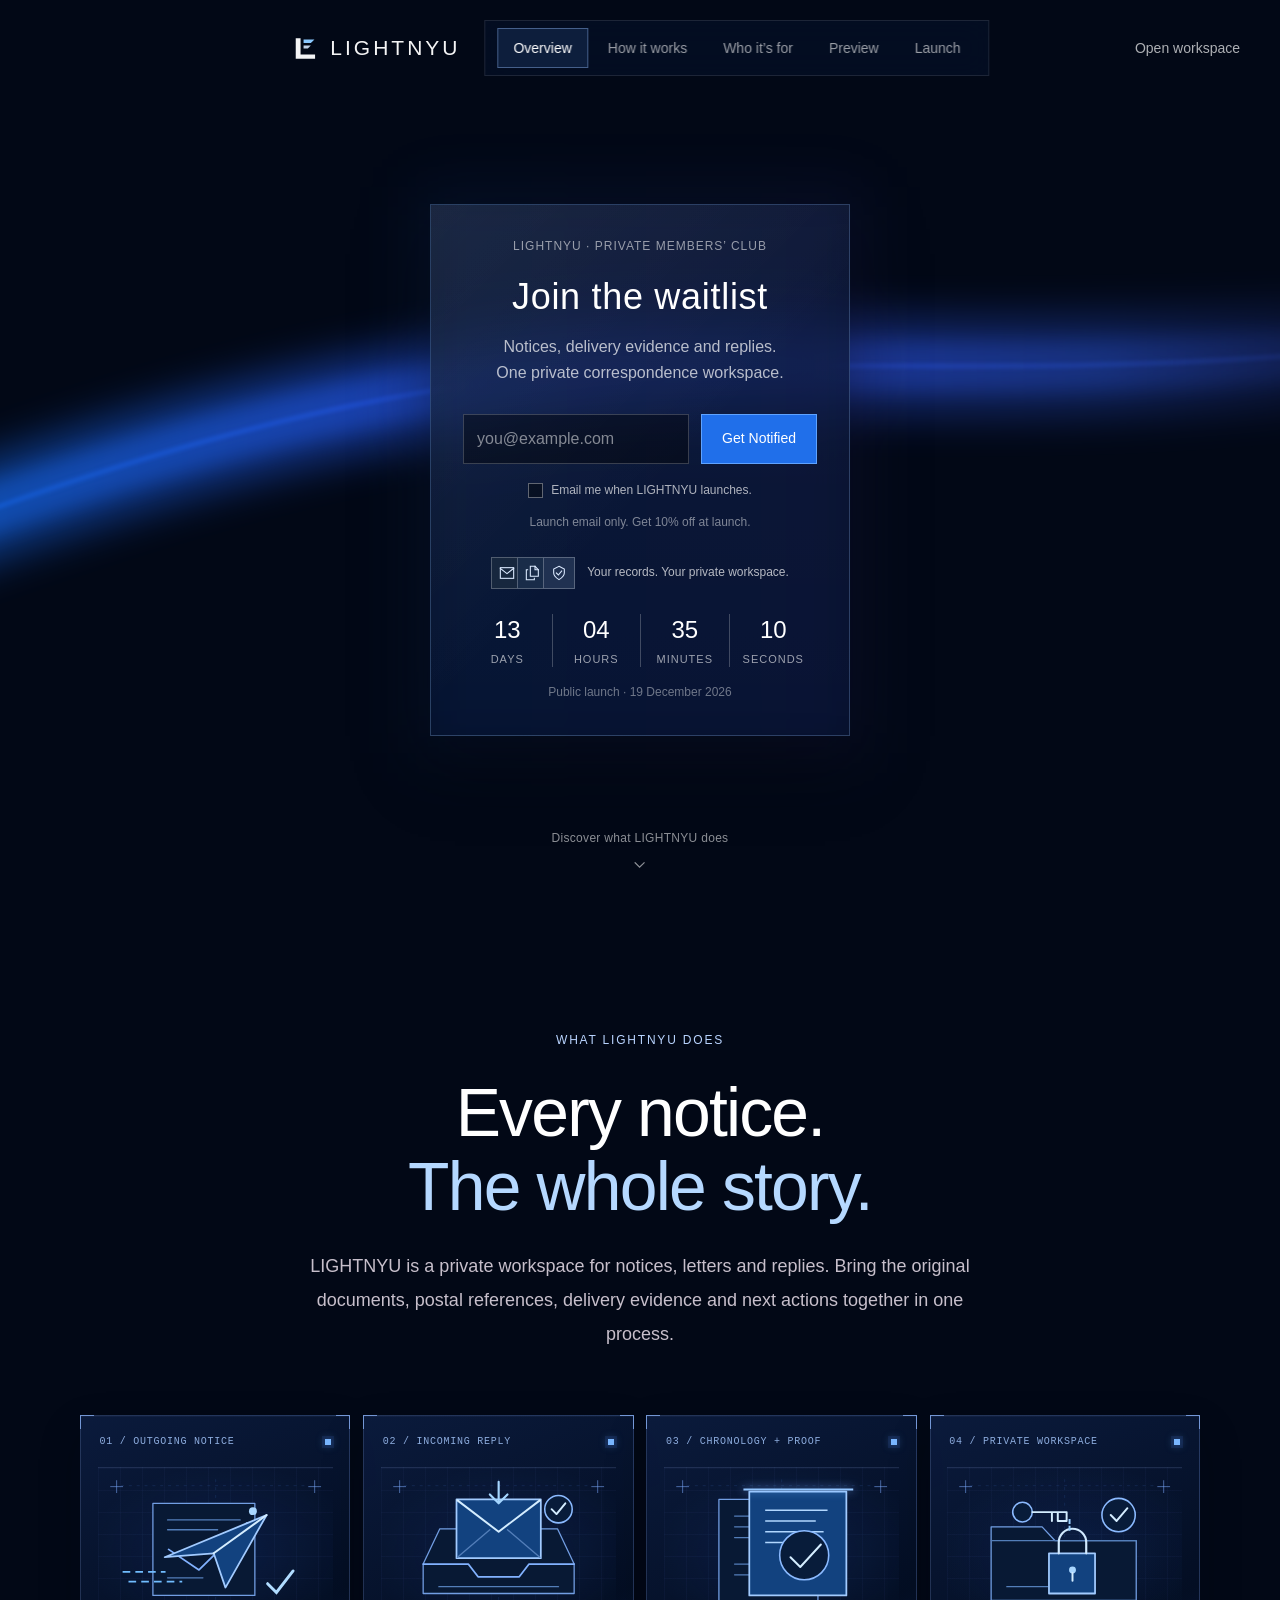
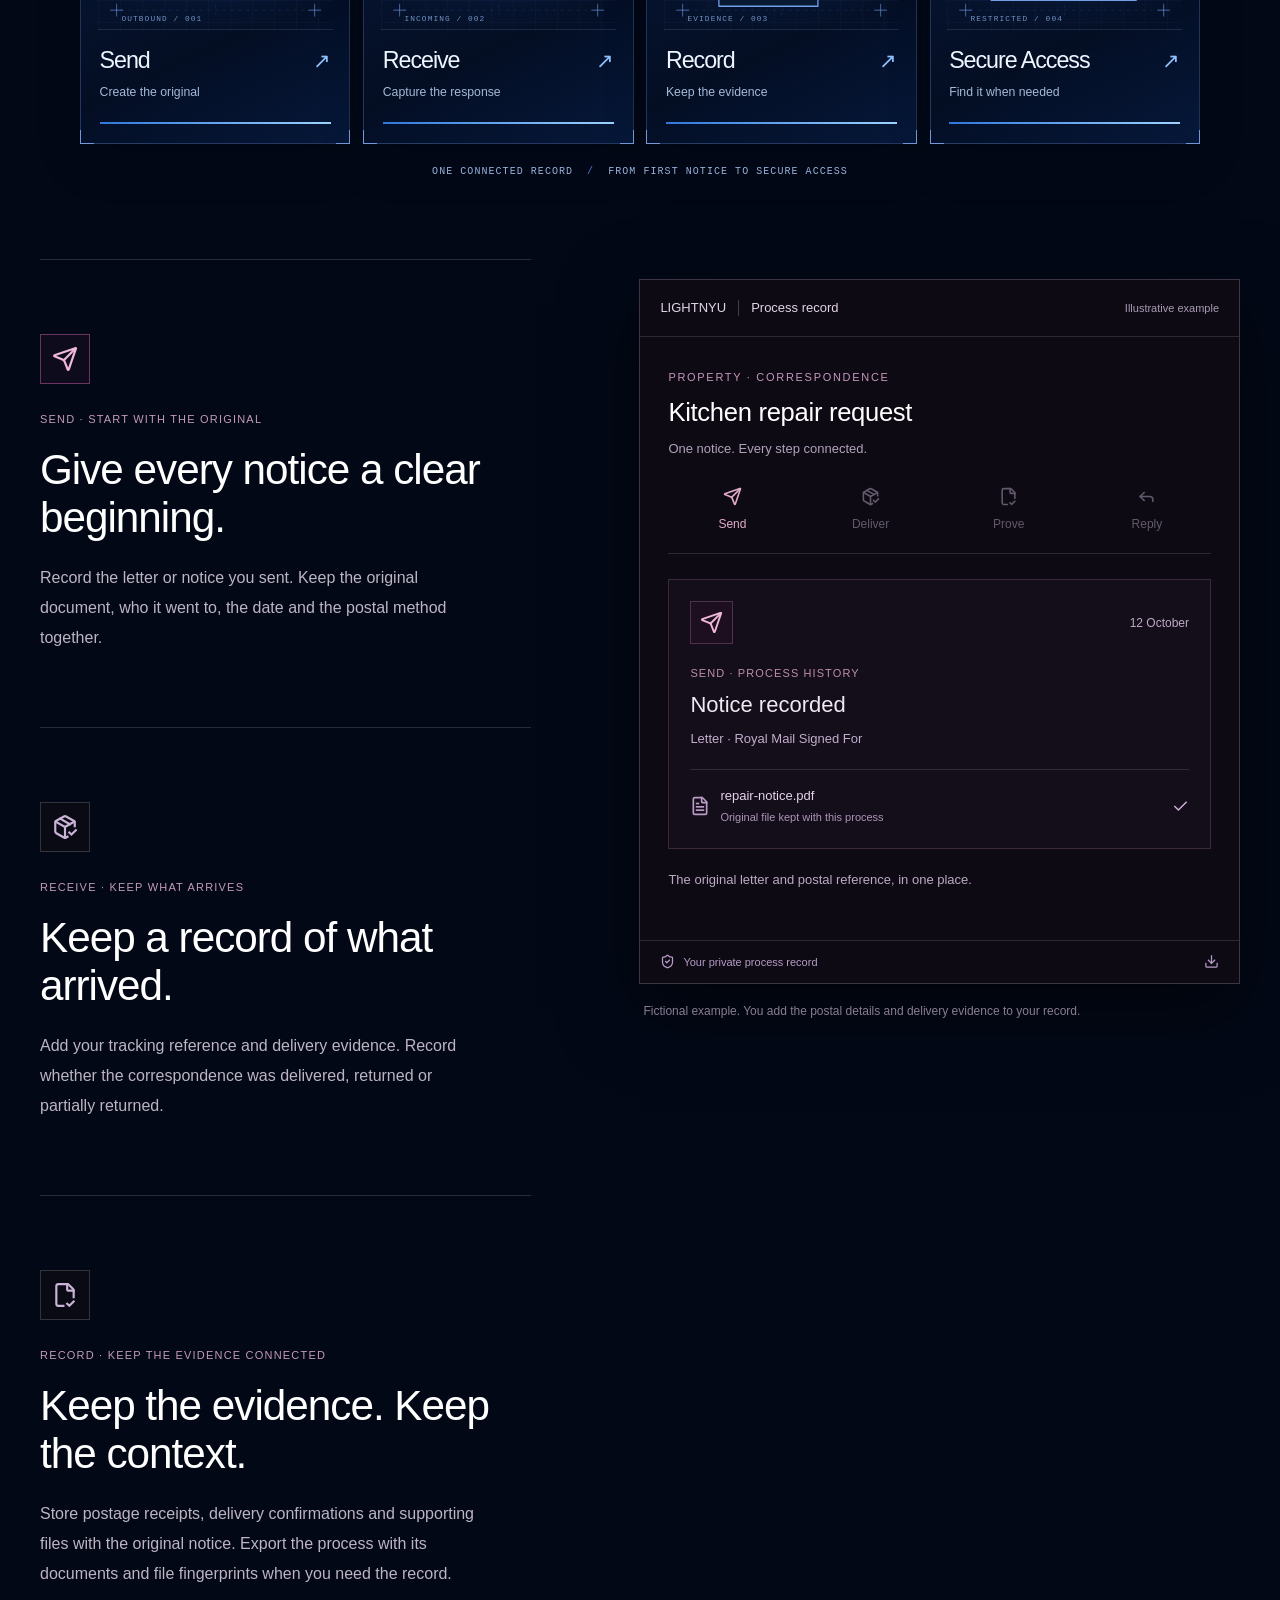
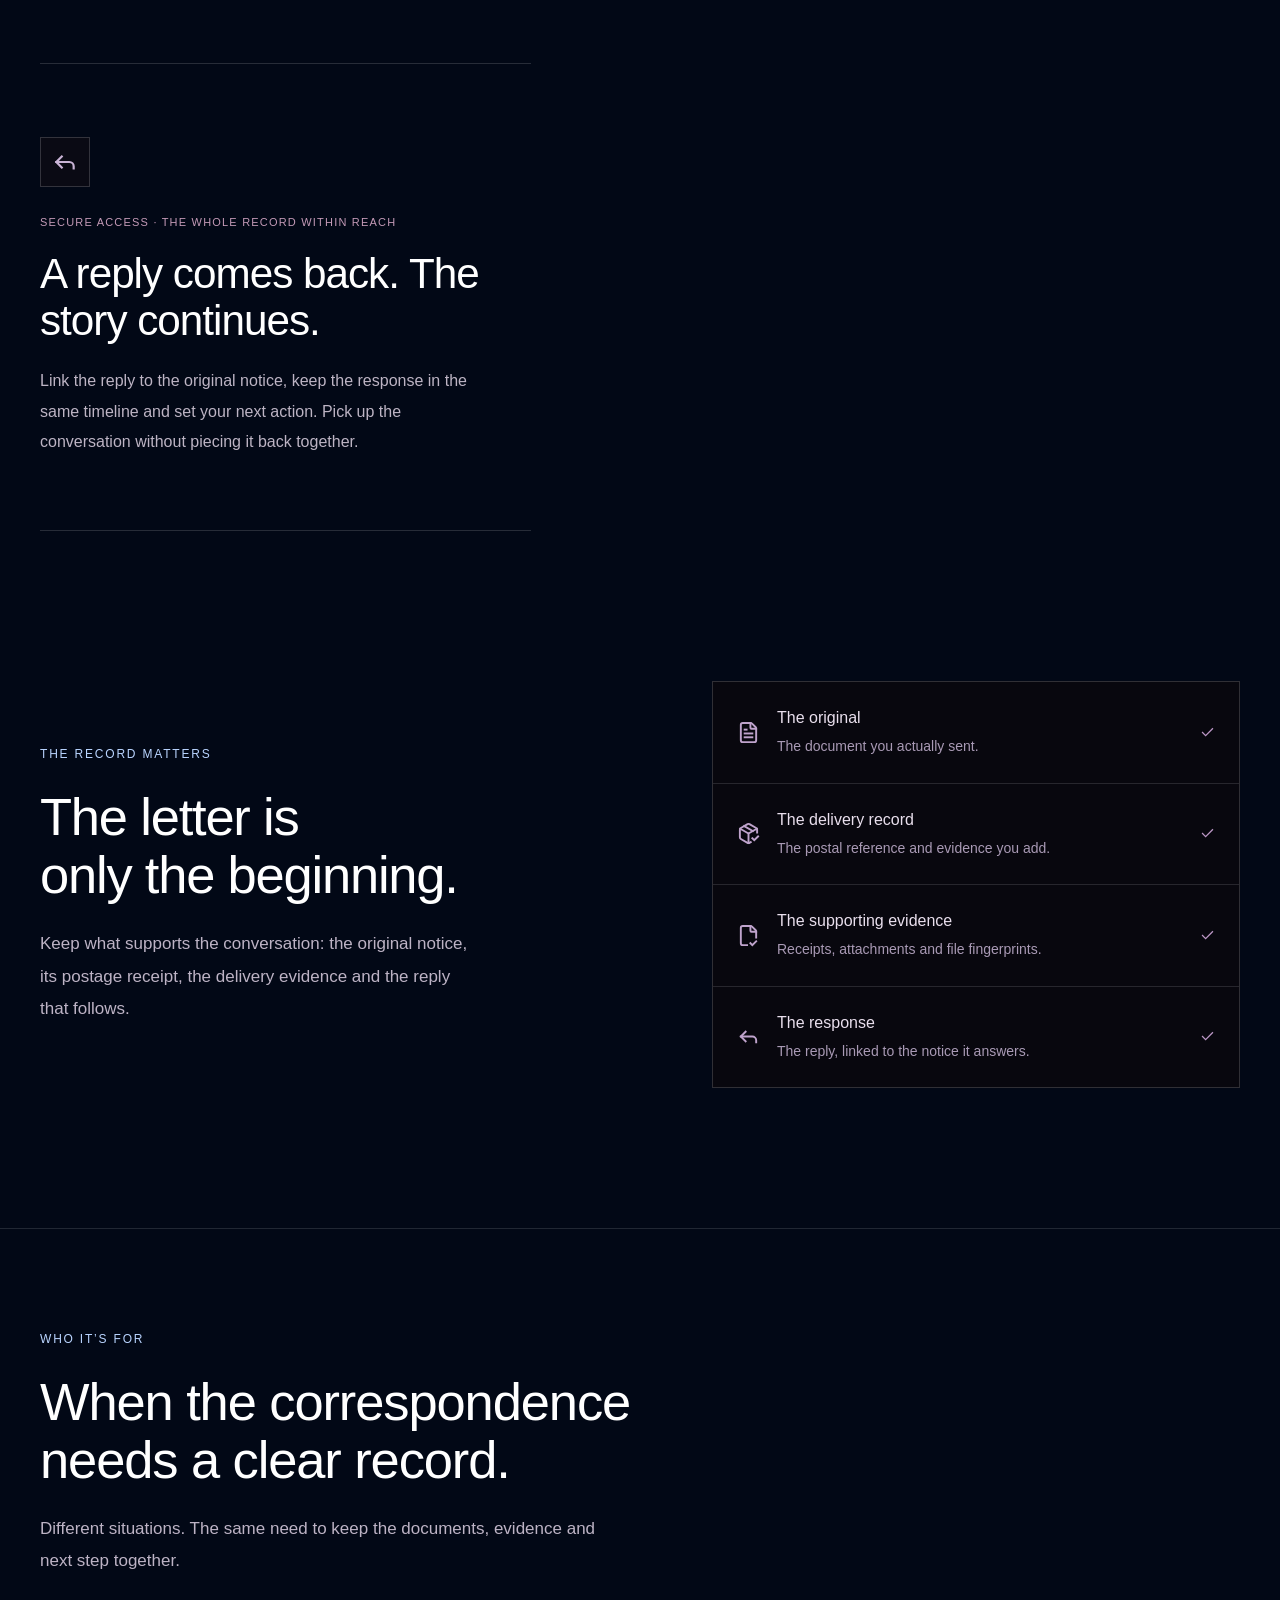
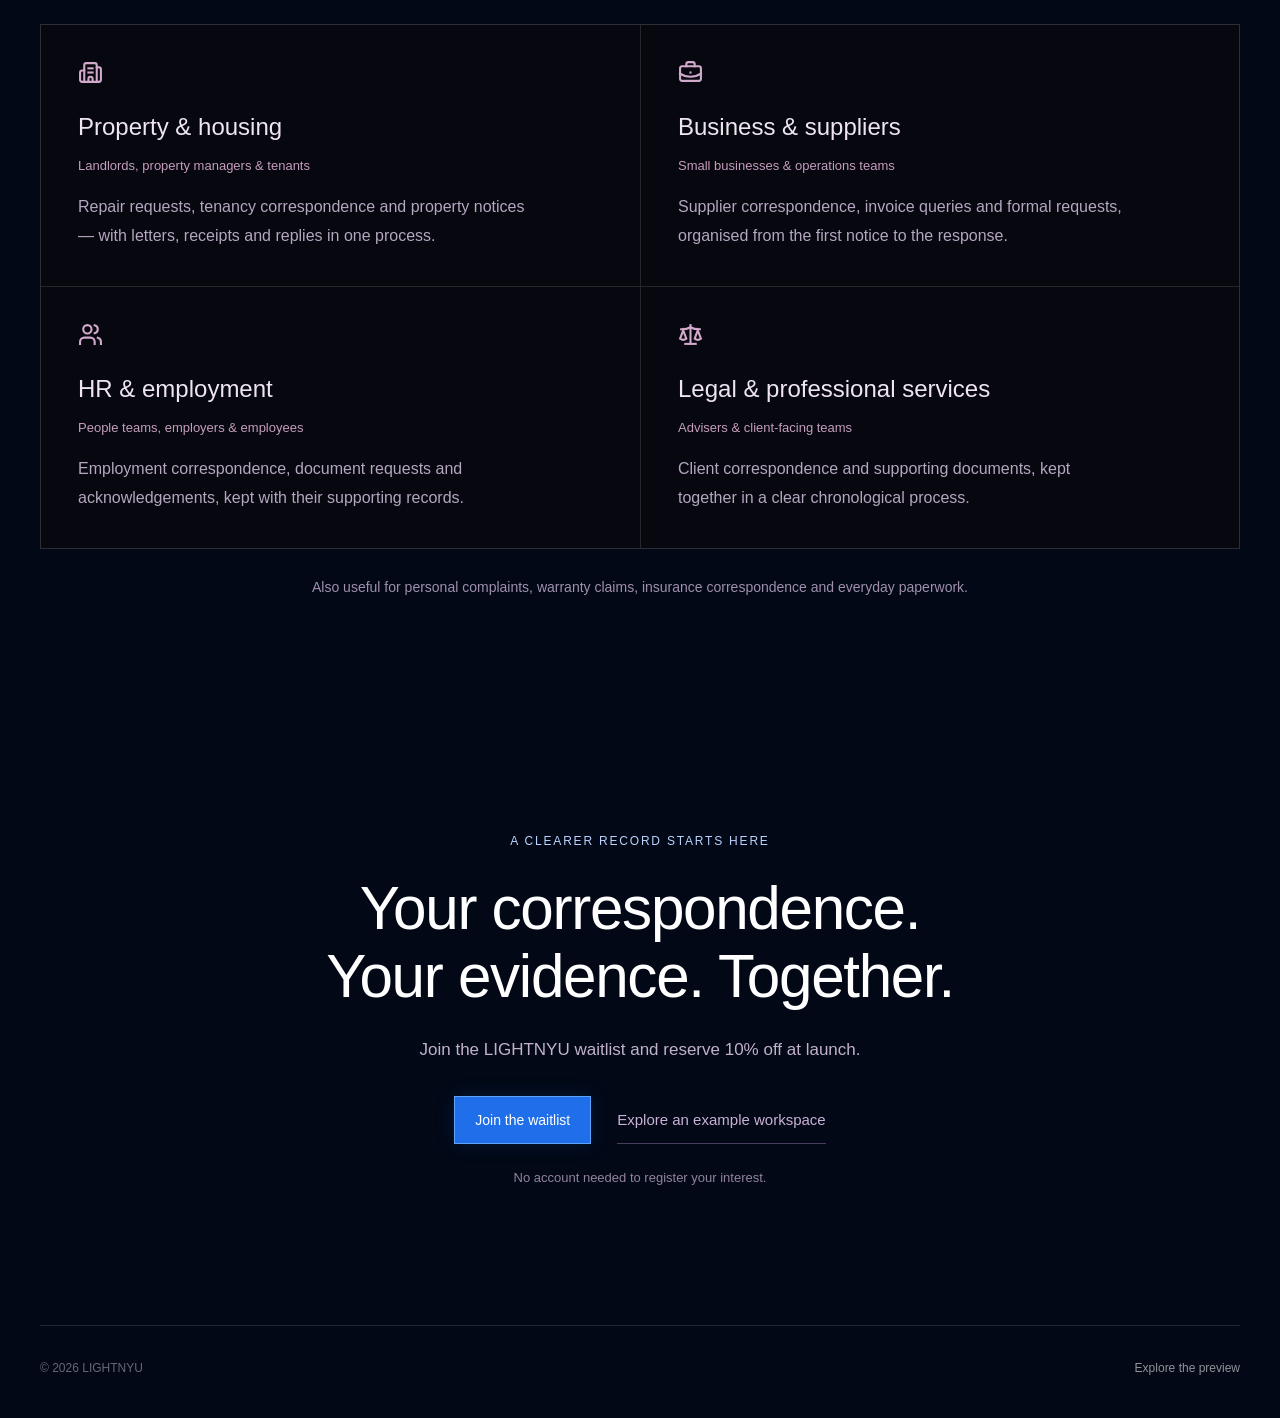
==== commit 3f660d92: "Rebrand ACTA frontend as LIGHTNYU: wordmark, copy and favicon" ====
--- a/index.html
+++ b/index.html
@@ -1,6 +1,6 @@
-<!DOCTYPE html><html lang="en"><head><meta charset="utf-8"><meta name="viewport" content="width=device-width,initial-scale=1"><meta name="description" content="ACTA private club correspondence tracking and records"><meta name="theme-color" content="#040710"><link rel="stylesheet" href="./site.css"><link rel="stylesheet" href="./overrides.css"><link rel="stylesheet" href="./acta-header-v2.css"><link rel="stylesheet" href="./acta-journey.css"><link rel="stylesheet" href="./acta-hero-v4.css"><link rel="stylesheet" href="./acta-hero-reference.css?v=blue-centered"><link rel="icon" href="./favicon.svg"><title>ACTA — Private members’ club & correspondence workspace</title></head><body class="antialiased" data-page="home"><div class="kinetic-grid-content"><main class="acta-launch"><div class="launch-light-scene" aria-hidden="true"><div class="launch-light-fallback"></div></div><header class="ref-header">
+<!DOCTYPE html><html lang="en"><head><meta charset="utf-8"><meta name="viewport" content="width=device-width,initial-scale=1"><meta name="description" content="LIGHTNYU private club correspondence tracking and records"><meta name="theme-color" content="#040710"><link rel="stylesheet" href="./site.css"><link rel="stylesheet" href="./overrides.css"><link rel="stylesheet" href="./acta-header-v2.css"><link rel="stylesheet" href="./acta-journey.css"><link rel="stylesheet" href="./acta-hero-v4.css"><link rel="stylesheet" href="./acta-hero-reference.css?v=blue-centered"><link rel="icon" href="./favicon.svg"><title>LIGHTNYU — Private members’ club & correspondence workspace</title></head><body class="antialiased" data-page="home"><div class="kinetic-grid-content"><main class="acta-launch"><div class="launch-light-scene" aria-hidden="true"><div class="launch-light-fallback"></div></div><header class="ref-header">
   <div class="ref-header-center">
-  <a class="ref-brand" href="./index.html" aria-label="ACTA home"><svg aria-hidden="true" viewBox="0 0 48 48" fill="none"><path d="M4 41 18 7h7L12 41H4Zm19-34h7l14 34h-8L23 7Z" fill="currentColor"/><path d="M17 29h14l2 5H15l2-5Z" fill="currentColor"/></svg><span>ACTA</span></a>
+  <a class="ref-brand" href="./index.html" aria-label="LIGHTNYU home"><svg aria-hidden="true" viewBox="0 0 48 48" fill="none"><path d="M9 7h8v27h24v7H9V7Z" fill="currentColor"/><path d="M22 9h18l-6 6H22V9Z" fill="#8BC9FF"/><path d="M22 19h12l-5 5h-7v-5Z" fill="#C0D2E8"/></svg><span>LIGHTNYU</span></a>
   <div class="launch-navigation ref-nav"><nav aria-label="Launch navigation"><a href="#register-interest" class="is-active" aria-current="page">Overview</a><a href="#product">How it works</a><a href="#industries">Who it’s for</a><a href="./demo.html">Preview</a><a href="#launch">Launch</a></nav></div>
   </div>
   <a class="ref-workspace" href="./login.html">Open workspace</a>
@@ -8,19 +8,19 @@
 <div class="ref-hero">
   <div class="ref-ribbon" aria-hidden="true"><svg viewBox="0 0 2000 1200" preserveAspectRatio="xMidYMid slice"><defs><linearGradient id="ref-ribbon-color" x1="0" y1="0" x2="1" y2="0"><stop offset="0" stop-color="#107aff"/><stop offset=".45" stop-color="#2d55f7"/><stop offset=".75" stop-color="#2d5ae6" stop-opacity=".7"/><stop offset="1" stop-color="#3d4fcd" stop-opacity="0"/></linearGradient></defs><path class="ref-ribbon-halo" d="M-180 800 C280 610 660 500 1040 490 S1650 510 2220 440"/><path class="ref-ribbon-band" d="M-180 800 C280 610 660 500 1040 490 S1650 510 2220 440"/><path class="ref-ribbon-core" d="M-180 800 C280 610 660 500 1040 490 S1650 510 2220 440"/></svg></div>
   <section class="ref-card" id="register-interest" aria-labelledby="ref-waitlist-title">
-    <p class="ref-membership">ACTA · Private Members’ Club</p>
+    <p class="ref-membership">LIGHTNYU · Private Members’ Club</p>
     <h1 id="ref-waitlist-title">Join the waitlist</h1>
     <p class="ref-description">Notices, delivery evidence and replies.<br>One private correspondence workspace.</p>
     <form class="ref-form" data-waitlist-form>
       <div class="ref-input-row"><label class="sr-only" for="ref-waitlist-email">Email address</label><input id="ref-waitlist-email" type="email" name="email" placeholder="you@example.com" autocomplete="email" inputmode="email" required maxlength="254" aria-describedby="ref-waitlist-privacy"><button class="ref-submit" type="submit">Get Notified</button></div>
       <div class="launch-trap" aria-hidden="true"><label for="ref-waitlist-website">Leave this blank<input id="ref-waitlist-website" type="text" name="website" tabindex="-1" autocomplete="off"></label></div>
-      <label class="ref-consent"><input type="checkbox" name="consent" value="yes" required><span>Email me when ACTA launches.</span></label>
+      <label class="ref-consent"><input type="checkbox" name="consent" value="yes" required><span>Email me when LIGHTNYU launches.</span></label>
       <p class="ref-privacy" id="ref-waitlist-privacy">Launch email only. Get 10% off at launch.</p>
     </form>
     <div class="ref-assurance"><span class="ref-assurance-icons" aria-hidden="true"><svg viewBox="0 0 24 24" fill="none" stroke="currentColor" stroke-width="1.6"><rect x="2" y="4" width="20" height="16"/><path d="m2 5 10 8L22 5"/></svg><svg viewBox="0 0 24 24" fill="none" stroke="currentColor" stroke-width="1.6"><path d="M15 2H8v15h12V7l-5-5Z"/><path d="M15 2v5h5M4 7H2v15h12v-2"/></svg><svg viewBox="0 0 24 24" fill="none" stroke="currentColor" stroke-width="1.6"><path d="m12 2 8 4v6c0 5-8 10-8 10S4 17 4 12V6l8-4Z"/><path d="m8 12 3 3 5-6"/></svg></span><span>Your records. Your private workspace.</span></div>
     <section class="launch-clock ref-clock" id="launch" aria-label="Public launch"><div class="launch-clock-values" role="timer" aria-live="off" aria-label="Time until public launch"><div><strong>—</strong><span>days</span></div><div><strong>—</strong><span>hours</span></div><div><strong>—</strong><span>minutes</span></div><div><strong>—</strong><span>seconds</span></div></div><p>Until the public launch</p></section>
   </section>
-  <a class="ref-scroll-cue" href="#product"><span>Discover what ACTA does</span><svg aria-hidden="true" viewBox="0 0 24 24" fill="none" stroke="currentColor" stroke-width="1.6"><path d="m6 9 6 6 6-6"/></svg></a>
+  <a class="ref-scroll-cue" href="#product"><span>Discover what LIGHTNYU does</span><svg aria-hidden="true" viewBox="0 0 24 24" fill="none" stroke="currentColor" stroke-width="1.6"><path d="m6 9 6 6 6-6"/></svg></a>
   <script>
   (()=>{
     const button=document.querySelector('.ref-submit');
@@ -36,30 +36,30 @@
   })();
   </script>
 </div>
-<section class="acta-product-intro" id="product" aria-labelledby="acta-product-title"><p class="acta-section-eyebrow">What ACTA does</p><h2 id="acta-product-title">Every notice.<br/><em>The whole story.</em></h2><p class="acta-section-lead">ACTA is a private workspace for notices, letters and replies. Bring the original documents, postal references, delivery evidence and next actions together in one process.</p><ol class="acta-journey" aria-label="ACTA process: Send, Receive, Record, Secure Access"><li class="acta-j-panel acta-j-send" style="--step-index:0"><a class="acta-j-link" href="#acta-send" aria-label="Send: Create the original. Explore this part of the ACTA process."><div class="acta-j-top"><span>01 / OUTGOING NOTICE</span><i aria-hidden="true"></i></div><div class="acta-j-visual"><svg viewBox="0 0 240 164" xmlns="http://www.w3.org/2000/svg" focusable="false" aria-hidden="true"><path class="aj-guides" d="M24 18h192M24 145h192M120 12v140"/><path class="aj-cross" d="M13 19h12m-6-6v12M215 19h12m-6-6v12M13 145h12m-6-6v12M215 145h12m-6-6v12"/>
+<section class="acta-product-intro" id="product" aria-labelledby="acta-product-title"><p class="acta-section-eyebrow">What LIGHTNYU does</p><h2 id="acta-product-title">Every notice.<br/><em>The whole story.</em></h2><p class="acta-section-lead">LIGHTNYU is a private workspace for notices, letters and replies. Bring the original documents, postal references, delivery evidence and next actions together in one process.</p><ol class="acta-journey" aria-label="LIGHTNYU process: Send, Receive, Record, Secure Access"><li class="acta-j-panel acta-j-send" style="--step-index:0"><a class="acta-j-link" href="#acta-send" aria-label="Send: Create the original. Explore this part of the LIGHTNYU process."><div class="acta-j-top"><span>01 / OUTGOING NOTICE</span><i aria-hidden="true"></i></div><div class="acta-j-visual"><svg viewBox="0 0 240 164" xmlns="http://www.w3.org/2000/svg" focusable="false" aria-hidden="true"><path class="aj-guides" d="M24 18h192M24 145h192M120 12v140"/><path class="aj-cross" d="M13 19h12m-6-6v12M215 19h12m-6-6v12M13 145h12m-6-6v12M215 145h12m-6-6v12"/>
   <g class="aj-send-base"><rect x="56" y="36" width="104" height="94" class="aj-surface"/><path d="M71 53h74M71 63h51M71 112h36" class="aj-line-muted"/><path d="M72 83l31 21 49-48" class="aj-line"/><circle cx="158" cy="44" r="4" class="aj-node"/></g>
   <g class="aj-send-flight"><path d="M68 91L172 48l-42 74-12-35-50 4Z" class="aj-signal-fill"/><path d="M118 87l54-39" class="aj-line-bright"/></g>
   <path d="M26 106h42m-36 10h53" class="aj-send-trail"/>
   <path class="aj-send-confirm" d="M173 118l9 9 17-22" />
   <text class="aj-svg-label" x="24" y="156">OUTBOUND / 001</text>
-</svg></div><div class="acta-j-bottom"><strong>Send</strong><span class="acta-j-arrow" aria-hidden="true">↗</span></div><p class="acta-j-desc">Create the original</p><div class="acta-j-progress" aria-hidden="true"><span></span></div></a></li><li class="acta-j-panel acta-j-receive" style="--step-index:1"><a class="acta-j-link" href="#acta-deliver" aria-label="Receive: Capture the response. Explore this part of the ACTA process."><div class="acta-j-top"><span>02 / INCOMING REPLY</span><i aria-hidden="true"></i></div><div class="acta-j-visual"><svg viewBox="0 0 240 164" xmlns="http://www.w3.org/2000/svg" focusable="false" aria-hidden="true"><path class="aj-guides" d="M24 18h192M24 145h192M120 12v140"/><path class="aj-cross" d="M13 19h12m-6-6v12M215 19h12m-6-6v12M13 145h12m-6-6v12M215 145h12m-6-6v12"/>
+</svg></div><div class="acta-j-bottom"><strong>Send</strong><span class="acta-j-arrow" aria-hidden="true">↗</span></div><p class="acta-j-desc">Create the original</p><div class="acta-j-progress" aria-hidden="true"><span></span></div></a></li><li class="acta-j-panel acta-j-receive" style="--step-index:1"><a class="acta-j-link" href="#acta-deliver" aria-label="Receive: Capture the response. Explore this part of the LIGHTNYU process."><div class="acta-j-top"><span>02 / INCOMING REPLY</span><i aria-hidden="true"></i></div><div class="acta-j-visual"><svg viewBox="0 0 240 164" xmlns="http://www.w3.org/2000/svg" focusable="false" aria-hidden="true"><path class="aj-guides" d="M24 18h192M24 145h192M120 12v140"/><path class="aj-cross" d="M13 19h12m-6-6v12M215 19h12m-6-6v12M13 145h12m-6-6v12M215 145h12m-6-6v12"/>
  <g class="aj-receive-tray"><path d="M43 98l17-36h120l17 36v30H43Z" class="aj-surface"/><path d="M43 98h46l10 13h42l10-13h46" class="aj-line"/><path d="M59 121h122" class="aj-line-muted"/></g>
  <g class="aj-receive-letter"><rect x="77" y="32" width="86" height="60" class="aj-signal-fill"/><path d="M78 33l42 32 42-32" class="aj-line-bright"/><path d="M78 91l33-28m51 28-33-28" class="aj-line-muted"/></g>
  <path class="aj-receive-arrow" d="M120 14v22m-9-9 9 9 9-9"/>
  <g class="aj-receive-confirm"><circle cx="181" cy="42" r="14" class="aj-dark-ring"/><path d="m174 42 5 5 9-11" class="aj-line-bright"/></g>
  <text class="aj-svg-label" x="24" y="156">INCOMING / 002</text>
-</svg></div><div class="acta-j-bottom"><strong>Receive</strong><span class="acta-j-arrow" aria-hidden="true">↗</span></div><p class="acta-j-desc">Capture the response</p><div class="acta-j-progress" aria-hidden="true"><span></span></div></a></li><li class="acta-j-panel acta-j-record" style="--step-index:2"><a class="acta-j-link" href="#acta-prove" aria-label="Record: Keep the evidence. Explore this part of the ACTA process."><div class="acta-j-top"><span>03 / CHRONOLOGY + PROOF</span><i aria-hidden="true"></i></div><div class="acta-j-visual"><svg viewBox="0 0 240 164" xmlns="http://www.w3.org/2000/svg" focusable="false" aria-hidden="true"><path class="aj-guides" d="M24 18h192M24 145h192M120 12v140"/><path class="aj-cross" d="M13 19h12m-6-6v12M215 19h12m-6-6v12M13 145h12m-6-6v12M215 145h12m-6-6v12"/>
+</svg></div><div class="acta-j-bottom"><strong>Receive</strong><span class="acta-j-arrow" aria-hidden="true">↗</span></div><p class="acta-j-desc">Capture the response</p><div class="acta-j-progress" aria-hidden="true"><span></span></div></a></li><li class="acta-j-panel acta-j-record" style="--step-index:2"><a class="acta-j-link" href="#acta-prove" aria-label="Record: Keep the evidence. Explore this part of the LIGHTNYU process."><div class="acta-j-top"><span>03 / CHRONOLOGY + PROOF</span><i aria-hidden="true"></i></div><div class="acta-j-visual"><svg viewBox="0 0 240 164" xmlns="http://www.w3.org/2000/svg" focusable="false" aria-hidden="true"><path class="aj-guides" d="M24 18h192M24 145h192M120 12v140"/><path class="aj-cross" d="M13 19h12m-6-6v12M215 19h12m-6-6v12M13 145h12m-6-6v12M215 145h12m-6-6v12"/>
  <g class="aj-record-back"><rect x="56" y="32" width="101" height="109" class="aj-surface"/><path d="M72 49h68M72 60h57M72 71h59M72 98h66M72 109h49" class="aj-line-muted"/></g>
  <g class="aj-record-front"><rect x="87" y="24" width="99" height="106" class="aj-signal-fill"/><path d="M104 43h66M104 54h50M104 65h58M104 76h37" class="aj-record-write"/></g>
  <g class="aj-record-stamp"><circle cx="143" cy="89" r="25" class="aj-dark-ring"/><path d="m129 91 10 10 21-23" class="aj-line-bright"/></g>
  <path class="aj-record-scan" d="M82 22h110"/>
  <text class="aj-svg-label" x="24" y="156">EVIDENCE / 003</text>
-</svg></div><div class="acta-j-bottom"><strong>Record</strong><span class="acta-j-arrow" aria-hidden="true">↗</span></div><p class="acta-j-desc">Keep the evidence</p><div class="acta-j-progress" aria-hidden="true"><span></span></div></a></li><li class="acta-j-panel acta-j-secure" style="--step-index:3"><a class="acta-j-link" href="#acta-reply" aria-label="Secure Access: Find it when needed. Explore this part of the ACTA process."><div class="acta-j-top"><span>04 / PRIVATE WORKSPACE</span><i aria-hidden="true"></i></div><div class="acta-j-visual"><svg viewBox="0 0 240 164" xmlns="http://www.w3.org/2000/svg" focusable="false" aria-hidden="true"><path class="aj-guides" d="M24 18h192M24 145h192M120 12v140"/><path class="aj-cross" d="M13 19h12m-6-6v12M215 19h12m-6-6v12M13 145h12m-6-6v12M215 145h12m-6-6v12"/>
+</svg></div><div class="acta-j-bottom"><strong>Record</strong><span class="acta-j-arrow" aria-hidden="true">↗</span></div><p class="acta-j-desc">Keep the evidence</p><div class="acta-j-progress" aria-hidden="true"><span></span></div></a></li><li class="acta-j-panel acta-j-secure" style="--step-index:3"><a class="acta-j-link" href="#acta-reply" aria-label="Secure Access: Find it when needed. Explore this part of the LIGHTNYU process."><div class="acta-j-top"><span>04 / PRIVATE WORKSPACE</span><i aria-hidden="true"></i></div><div class="acta-j-visual"><svg viewBox="0 0 240 164" xmlns="http://www.w3.org/2000/svg" focusable="false" aria-hidden="true"><path class="aj-guides" d="M24 18h192M24 145h192M120 12v140"/><path class="aj-cross" d="M13 19h12m-6-6v12M215 19h12m-6-6v12M13 145h12m-6-6v12M215 145h12m-6-6v12"/>
  <g class="aj-sec-folder"><path d="M45 60h52l13 14h83v61H45Z" class="aj-surface"/><path d="M45 74h148" class="aj-line-muted"/><path d="M61 121h42" class="aj-line-muted"/></g>
  <g class="aj-sec-lock"><rect x="104" y="87" width="47" height="41" class="aj-signal-fill"/><path class="aj-sec-shackle" d="M114 87V76a14 14 0 0 1 28 0v11"/><circle cx="128" cy="104" r="3.5" class="aj-node"/><path d="M128 107v8" class="aj-line-bright"/></g>
  <g class="aj-sec-key"><circle cx="77" cy="45" r="10" class="aj-dark-ring"/><path d="M87 45h35v9h-9v-9m-6 0v9" class="aj-line-bright"/></g>
  <path class="aj-sec-beam" d="M125 53v11"/>
  <g class="aj-sec-ok"><circle cx="175" cy="48" r="17" class="aj-dark-ring"/><path d="m167 48 6 6 11-13" class="aj-line-bright"/></g>
  <text class="aj-svg-label" x="24" y="156">RESTRICTED / 004</text>
-</svg></div><div class="acta-j-bottom"><strong>Secure Access</strong><span class="acta-j-arrow" aria-hidden="true">↗</span></div><p class="acta-j-desc">Find it when needed</p><div class="acta-j-progress" aria-hidden="true"><span></span></div></a></li></ol><p class="acta-strip-caption acta-j-caption">ONE CONNECTED RECORD <span aria-hidden="true">/</span> FROM FIRST NOTICE TO SECURE ACCESS</p></section><section class="acta-workflow" id="how-it-works" aria-label="How ACTA keeps your correspondence together"><div class="acta-workflow-steps"><article id="acta-send" data-story-step="0" class="acta-workflow-step is-active"><span class="workflow-step-symbol"><svg xmlns="http://www.w3.org/2000/svg" width="26" height="26" viewBox="0 0 24 24" fill="none" stroke="currentColor" stroke-width="2" stroke-linecap="round" stroke-linejoin="round" class="lucide lucide-send" aria-hidden="true"><path d="M14.536 21.686a.5.5 0 0 0 .937-.024l6.5-19a.496.496 0 0 0-.635-.635l-19 6.5a.5.5 0 0 0-.024.937l7.93 3.18a2 2 0 0 1 1.112 1.11z"></path><path d="m21.854 2.147-10.94 10.939"></path></svg></span><p class="acta-section-eyebrow">Send · Start with the original</p><h2>Give every notice a clear beginning.</h2><p class="workflow-step-copy">Record the letter or notice you sent. Keep the original document, who it went to, the date and the postal method together.</p><div class="workflow-mobile-evidence"><div><svg xmlns="http://www.w3.org/2000/svg" width="20" height="20" viewBox="0 0 24 24" fill="none" stroke="currentColor" stroke-width="2" stroke-linecap="round" stroke-linejoin="round" class="lucide lucide-send" aria-hidden="true"><path d="M14.536 21.686a.5.5 0 0 0 .937-.024l6.5-19a.496.496 0 0 0-.635-.635l-19 6.5a.5.5 0 0 0-.024.937l7.93 3.18a2 2 0 0 1 1.112 1.11z"></path><path d="m21.854 2.147-10.94 10.939"></path></svg><span>Notice recorded<small>Example record · 12 October</small></span><svg xmlns="http://www.w3.org/2000/svg" width="16" height="16" viewBox="0 0 24 24" fill="none" stroke="currentColor" stroke-width="2" stroke-linecap="round" stroke-linejoin="round" class="lucide lucide-check" aria-hidden="true"><path d="M20 6 9 17l-5-5"></path></svg></div><p><svg xmlns="http://www.w3.org/2000/svg" width="15" height="15" viewBox="0 0 24 24" fill="none" stroke="currentColor" stroke-width="2" stroke-linecap="round" stroke-linejoin="round" class="lucide lucide-paperclip" aria-hidden="true"><path d="m16 6-8.414 8.586a2 2 0 0 0 2.829 2.829l8.414-8.586a4 4 0 1 0-5.657-5.657l-8.379 8.551a6 6 0 1 0 8.485 8.485l8.379-8.551"></path></svg>repair-notice.pdf</p></div></article><article id="acta-deliver" data-story-step="1" class="acta-workflow-step "><span class="workflow-step-symbol"><svg xmlns="http://www.w3.org/2000/svg" width="26" height="26" viewBox="0 0 24 24" fill="none" stroke="currentColor" stroke-width="2" stroke-linecap="round" stroke-linejoin="round" class="lucide lucide-package-check" aria-hidden="true"><path d="M12 22V12"></path><path d="m16 17 2 2 4-4"></path><path d="M21 11.127V8a2 2 0 0 0-1-1.73l-7-4a2 2 0 0 0-2 0l-7 4A2 2 0 0 0 3 8v8a2 2 0 0 0 1 1.729l7 4a2 2 0 0 0 2 .001l1.32-.753"></path><path d="M3.29 7 12 12l8.71-5"></path><path d="m7.5 4.27 8.997 5.148"></path></svg></span><p class="acta-section-eyebrow">Receive · Keep what arrives</p><h2>Keep a record of what arrived.</h2><p class="workflow-step-copy">Add your tracking reference and delivery evidence. Record whether the correspondence was delivered, returned or partially returned.</p><div class="workflow-mobile-evidence"><div><svg xmlns="http://www.w3.org/2000/svg" width="20" height="20" viewBox="0 0 24 24" fill="none" stroke="currentColor" stroke-width="2" stroke-linecap="round" stroke-linejoin="round" class="lucide lucide-package-check" aria-hidden="true"><path d="M12 22V12"></path><path d="m16 17 2 2 4-4"></path><path d="M21 11.127V8a2 2 0 0 0-1-1.73l-7-4a2 2 0 0 0-2 0l-7 4A2 2 0 0 0 3 8v8a2 2 0 0 0 1 1.729l7 4a2 2 0 0 0 2 .001l1.32-.753"></path><path d="M3.29 7 12 12l8.71-5"></path><path d="m7.5 4.27 8.997 5.148"></path></svg><span>Delivery recorded<small>Example record · 14 October</small></span><svg xmlns="http://www.w3.org/2000/svg" width="16" height="16" viewBox="0 0 24 24" fill="none" stroke="currentColor" stroke-width="2" stroke-linecap="round" stroke-linejoin="round" class="lucide lucide-check" aria-hidden="true"><path d="M20 6 9 17l-5-5"></path></svg></div><p><svg xmlns="http://www.w3.org/2000/svg" width="15" height="15" viewBox="0 0 24 24" fill="none" stroke="currentColor" stroke-width="2" stroke-linecap="round" stroke-linejoin="round" class="lucide lucide-paperclip" aria-hidden="true"><path d="m16 6-8.414 8.586a2 2 0 0 0 2.829 2.829l8.414-8.586a4 4 0 1 0-5.657-5.657l-8.379 8.551a6 6 0 1 0 8.485 8.485l8.379-8.551"></path></svg>delivery-confirmation.pdf</p></div></article><article id="acta-prove" data-story-step="2" class="acta-workflow-step "><span class="workflow-step-symbol"><svg xmlns="http://www.w3.org/2000/svg" width="26" height="26" viewBox="0 0 24 24" fill="none" stroke="currentColor" stroke-width="2" stroke-linecap="round" stroke-linejoin="round" class="lucide lucide-file-check-corner" aria-hidden="true"><path d="M10.5 22H6a2 2 0 0 1-2-2V4a2 2 0 0 1 2-2h8a2.4 2.4 0 0 1 1.706.706l3.588 3.588A2.4 2.4 0 0 1 20 8v6"></path><path d="M14 2v5a1 1 0 0 0 1 1h5"></path><path d="m14 20 2 2 4-4"></path></svg></span><p class="acta-section-eyebrow">Record · Keep the evidence connected</p><h2>Keep the evidence. Keep the context.</h2><p class="workflow-step-copy">Store postage receipts, delivery confirmations and supporting files with the original notice. Export the process with its documents and file fingerprints when you need the record.</p><div class="workflow-mobile-evidence"><div><svg xmlns="http://www.w3.org/2000/svg" width="20" height="20" viewBox="0 0 24 24" fill="none" stroke="currentColor" stroke-width="2" stroke-linecap="round" stroke-linejoin="round" class="lucide lucide-file-check-corner" aria-hidden="true"><path d="M10.5 22H6a2 2 0 0 1-2-2V4a2 2 0 0 1 2-2h8a2.4 2.4 0 0 1 1.706.706l3.588 3.588A2.4 2.4 0 0 1 20 8v6"></path><path d="M14 2v5a1 1 0 0 0 1 1h5"></path><path d="m14 20 2 2 4-4"></path></svg><span>Evidence attached<small>Example record · 14 October</small></span><svg xmlns="http://www.w3.org/2000/svg" width="16" height="16" viewBox="0 0 24 24" fill="none" stroke="currentColor" stroke-width="2" stroke-linecap="round" stroke-linejoin="round" class="lucide lucide-check" aria-hidden="true"><path d="M20 6 9 17l-5-5"></path></svg></div><p><svg xmlns="http://www.w3.org/2000/svg" width="15" height="15" viewBox="0 0 24 24" fill="none" stroke="currentColor" stroke-width="2" stroke-linecap="round" stroke-linejoin="round" class="lucide lucide-paperclip" aria-hidden="true"><path d="m16 6-8.414 8.586a2 2 0 0 0 2.829 2.829l8.414-8.586a4 4 0 1 0-5.657-5.657l-8.379 8.551a6 6 0 1 0 8.485 8.485l8.379-8.551"></path></svg>postage-receipt.pdf</p></div></article><article id="acta-reply" data-story-step="3" class="acta-workflow-step "><span class="workflow-step-symbol"><svg xmlns="http://www.w3.org/2000/svg" width="26" height="26" viewBox="0 0 24 24" fill="none" stroke="currentColor" stroke-width="2" stroke-linecap="round" stroke-linejoin="round" class="lucide lucide-reply" aria-hidden="true"><path d="M20 18v-2a4 4 0 0 0-4-4H4"></path><path d="m9 17-5-5 5-5"></path></svg></span><p class="acta-section-eyebrow">Secure Access · The whole record within reach</p><h2>A reply comes back. The story continues.</h2><p class="workflow-step-copy">Link the reply to the original notice, keep the response in the same timeline and set your next action. Pick up the conversation without piecing it back together.</p><div class="workflow-mobile-evidence"><div><svg xmlns="http://www.w3.org/2000/svg" width="20" height="20" viewBox="0 0 24 24" fill="none" stroke="currentColor" stroke-width="2" stroke-linecap="round" stroke-linejoin="round" class="lucide lucide-reply" aria-hidden="true"><path d="M20 18v-2a4 4 0 0 0-4-4H4"></path><path d="m9 17-5-5 5-5"></path></svg><span>Reply linked<small>Example record · 16 October</small></span><svg xmlns="http://www.w3.org/2000/svg" width="16" height="16" viewBox="0 0 24 24" fill="none" stroke="currentColor" stroke-width="2" stroke-linecap="round" stroke-linejoin="round" class="lucide lucide-check" aria-hidden="true"><path d="M20 6 9 17l-5-5"></path></svg></div><p><svg xmlns="http://www.w3.org/2000/svg" width="15" height="15" viewBox="0 0 24 24" fill="none" stroke="currentColor" stroke-width="2" stroke-linecap="round" stroke-linejoin="round" class="lucide lucide-paperclip" aria-hidden="true"><path d="m16 6-8.414 8.586a2 2 0 0 0 2.829 2.829l8.414-8.586a4 4 0 1 0-5.657-5.657l-8.379 8.551a6 6 0 1 0 8.485 8.485l8.379-8.551"></path></svg>repair-team-response.pdf</p></div></article></div><aside class="acta-proof-preview"><div class="acta-proof-window" aria-label="Illustrative ACTA record: Send"><div class="proof-window-top"><span>ACTA <i></i> Process record</span><span>Illustrative example</span></div><div class="proof-window-content"><span class="proof-process-label">Property · Correspondence</span><h3>Kitchen repair request</h3><p class="proof-process-description">One notice. Every step connected.</p><div class="proof-stage-rail" aria-hidden="true"><div class="is-complete"><svg xmlns="http://www.w3.org/2000/svg" width="19" height="19" viewBox="0 0 24 24" fill="none" stroke="currentColor" stroke-width="2" stroke-linecap="round" stroke-linejoin="round" class="lucide lucide-send" aria-hidden="true"><path d="M14.536 21.686a.5.5 0 0 0 .937-.024l6.5-19a.496.496 0 0 0-.635-.635l-19 6.5a.5.5 0 0 0-.024.937l7.93 3.18a2 2 0 0 1 1.112 1.11z"></path><path d="m21.854 2.147-10.94 10.939"></path></svg><span>Send</span></div><div class=""><svg xmlns="http://www.w3.org/2000/svg" width="19" height="19" viewBox="0 0 24 24" fill="none" stroke="currentColor" stroke-width="2" stroke-linecap="round" stroke-linejoin="round" class="lucide lucide-package-check" aria-hidden="true"><path d="M12 22V12"></path><path d="m16 17 2 2 4-4"></path><path d="M21 11.127V8a2 2 0 0 0-1-1.73l-7-4a2 2 0 0 0-2 0l-7 4A2 2 0 0 0 3 8v8a2 2 0 0 0 1 1.729l7 4a2 2 0 0 0 2 .001l1.32-.753"></path><path d="M3.29 7 12 12l8.71-5"></path><path d="m7.5 4.27 8.997 5.148"></path></svg><span>Deliver</span></div><div class=""><svg xmlns="http://www.w3.org/2000/svg" width="19" height="19" viewBox="0 0 24 24" fill="none" stroke="currentColor" stroke-width="2" stroke-linecap="round" stroke-linejoin="round" class="lucide lucide-file-check-corner" aria-hidden="true"><path d="M10.5 22H6a2 2 0 0 1-2-2V4a2 2 0 0 1 2-2h8a2.4 2.4 0 0 1 1.706.706l3.588 3.588A2.4 2.4 0 0 1 20 8v6"></path><path d="M14 2v5a1 1 0 0 0 1 1h5"></path><path d="m14 20 2 2 4-4"></path></svg><span>Prove</span></div><div class=""><svg xmlns="http://www.w3.org/2000/svg" width="19" height="19" viewBox="0 0 24 24" fill="none" stroke="currentColor" stroke-width="2" stroke-linecap="round" stroke-linejoin="round" class="lucide lucide-reply" aria-hidden="true"><path d="M20 18v-2a4 4 0 0 0-4-4H4"></path><path d="m9 17-5-5 5-5"></path></svg><span>Reply</span></div></div><div class="proof-event"><div class="proof-event-top"><span class="proof-event-icon"><svg xmlns="http://www.w3.org/2000/svg" width="23" height="23" viewBox="0 0 24 24" fill="none" stroke="currentColor" stroke-width="2" stroke-linecap="round" stroke-linejoin="round" class="lucide lucide-send" aria-hidden="true"><path d="M14.536 21.686a.5.5 0 0 0 .937-.024l6.5-19a.496.496 0 0 0-.635-.635l-19 6.5a.5.5 0 0 0-.024.937l7.93 3.18a2 2 0 0 1 1.112 1.11z"></path><path d="m21.854 2.147-10.94 10.939"></path></svg></span><span class="proof-event-date">12 October</span></div><p class="proof-event-eyebrow">Send · Process history</p><h4>Notice recorded</h4><p class="proof-event-detail">Letter · Royal Mail Signed For</p><div class="proof-file"><svg xmlns="http://www.w3.org/2000/svg" width="20" height="20" viewBox="0 0 24 24" fill="none" stroke="currentColor" stroke-width="2" stroke-linecap="round" stroke-linejoin="round" class="lucide lucide-file-text" aria-hidden="true"><path d="M6 22a2 2 0 0 1-2-2V4a2 2 0 0 1 2-2h8a2.4 2.4 0 0 1 1.704.706l3.588 3.588A2.4 2.4 0 0 1 20 8v12a2 2 0 0 1-2 2z"></path><path d="M14 2v5a1 1 0 0 0 1 1h5"></path><path d="M10 9H8"></path><path d="M16 13H8"></path><path d="M16 17H8"></path></svg><span>repair-notice.pdf<small>Original file kept with this process</small></span><svg xmlns="http://www.w3.org/2000/svg" width="17" height="17" viewBox="0 0 24 24" fill="none" stroke="currentColor" stroke-width="2" stroke-linecap="round" stroke-linejoin="round" class="lucide lucide-check" aria-hidden="true"><path d="M20 6 9 17l-5-5"></path></svg></div></div><p class="proof-visual-caption">The original letter and postal reference, in one place.</p></div><div class="proof-window-bottom"><svg xmlns="http://www.w3.org/2000/svg" width="15" height="15" viewBox="0 0 24 24" fill="none" stroke="currentColor" stroke-width="2" stroke-linecap="round" stroke-linejoin="round" class="lucide lucide-shield-check" aria-hidden="true"><path d="M20 13c0 5-3.5 7.5-7.66 8.95a1 1 0 0 1-.67-.01C7.5 20.5 4 18 4 13V6a1 1 0 0 1 1-1c2 0 4.5-1.2 6.24-2.72a1.17 1.17 0 0 1 1.52 0C14.51 3.81 17 5 19 5a1 1 0 0 1 1 1z"></path><path d="m9 12 2 2 4-4"></path></svg><span>Your private process record</span><svg xmlns="http://www.w3.org/2000/svg" width="15" height="15" viewBox="0 0 24 24" fill="none" stroke="currentColor" stroke-width="2" stroke-linecap="round" stroke-linejoin="round" class="lucide lucide-download" aria-hidden="true"><path d="M12 15V3"></path><path d="M21 15v4a2 2 0 0 1-2 2H5a2 2 0 0 1-2-2v-4"></path><path d="m7 10 5 5 5-5"></path></svg></div></div><p class="acta-example-note">Fictional example. You add the postal details and delivery evidence to your record.</p></aside></section><section class="acta-evidence-section" aria-labelledby="acta-evidence-title"><div><p class="acta-section-eyebrow">The record matters</p><h2 id="acta-evidence-title">The letter is<br/>only the beginning.</h2><p>Keep what supports the conversation: the original notice, its postage receipt, the delivery evidence and the reply that follows.</p></div><div class="acta-evidence-stack"><div><svg xmlns="http://www.w3.org/2000/svg" width="23" height="23" viewBox="0 0 24 24" fill="none" stroke="currentColor" stroke-width="2" stroke-linecap="round" stroke-linejoin="round" class="lucide lucide-file-text" aria-hidden="true"><path d="M6 22a2 2 0 0 1-2-2V4a2 2 0 0 1 2-2h8a2.4 2.4 0 0 1 1.704.706l3.588 3.588A2.4 2.4 0 0 1 20 8v12a2 2 0 0 1-2 2z"></path><path d="M14 2v5a1 1 0 0 0 1 1h5"></path><path d="M10 9H8"></path><path d="M16 13H8"></path><path d="M16 17H8"></path></svg><span><strong>The original</strong><p>The document you actually sent.</p></span><svg xmlns="http://www.w3.org/2000/svg" width="17" height="17" viewBox="0 0 24 24" fill="none" stroke="currentColor" stroke-width="2" stroke-linecap="round" stroke-linejoin="round" class="lucide lucide-check" aria-hidden="true"><path d="M20 6 9 17l-5-5"></path></svg></div><div><svg xmlns="http://www.w3.org/2000/svg" width="23" height="23" viewBox="0 0 24 24" fill="none" stroke="currentColor" stroke-width="2" stroke-linecap="round" stroke-linejoin="round" class="lucide lucide-package-check" aria-hidden="true"><path d="M12 22V12"></path><path d="m16 17 2 2 4-4"></path><path d="M21 11.127V8a2 2 0 0 0-1-1.73l-7-4a2 2 0 0 0-2 0l-7 4A2 2 0 0 0 3 8v8a2 2 0 0 0 1 1.729l7 4a2 2 0 0 0 2 .001l1.32-.753"></path><path d="M3.29 7 12 12l8.71-5"></path><path d="m7.5 4.27 8.997 5.148"></path></svg><span><strong>The delivery record</strong><p>The postal reference and evidence you add.</p></span><svg xmlns="http://www.w3.org/2000/svg" width="17" height="17" viewBox="0 0 24 24" fill="none" stroke="currentColor" stroke-width="2" stroke-linecap="round" stroke-linejoin="round" class="lucide lucide-check" aria-hidden="true"><path d="M20 6 9 17l-5-5"></path></svg></div><div><svg xmlns="http://www.w3.org/2000/svg" width="23" height="23" viewBox="0 0 24 24" fill="none" stroke="currentColor" stroke-width="2" stroke-linecap="round" stroke-linejoin="round" class="lucide lucide-file-check-corner" aria-hidden="true"><path d="M10.5 22H6a2 2 0 0 1-2-2V4a2 2 0 0 1 2-2h8a2.4 2.4 0 0 1 1.706.706l3.588 3.588A2.4 2.4 0 0 1 20 8v6"></path><path d="M14 2v5a1 1 0 0 0 1 1h5"></path><path d="m14 20 2 2 4-4"></path></svg><span><strong>The supporting evidence</strong><p>Receipts, attachments and file fingerprints.</p></span><svg xmlns="http://www.w3.org/2000/svg" width="17" height="17" viewBox="0 0 24 24" fill="none" stroke="currentColor" stroke-width="2" stroke-linecap="round" stroke-linejoin="round" class="lucide lucide-check" aria-hidden="true"><path d="M20 6 9 17l-5-5"></path></svg></div><div><svg xmlns="http://www.w3.org/2000/svg" width="23" height="23" viewBox="0 0 24 24" fill="none" stroke="currentColor" stroke-width="2" stroke-linecap="round" stroke-linejoin="round" class="lucide lucide-reply" aria-hidden="true"><path d="M20 18v-2a4 4 0 0 0-4-4H4"></path><path d="m9 17-5-5 5-5"></path></svg><span><strong>The response</strong><p>The reply, linked to the notice it answers.</p></span><svg xmlns="http://www.w3.org/2000/svg" width="17" height="17" viewBox="0 0 24 24" fill="none" stroke="currentColor" stroke-width="2" stroke-linecap="round" stroke-linejoin="round" class="lucide lucide-check" aria-hidden="true"><path d="M20 6 9 17l-5-5"></path></svg></div></div></section><section class="acta-industries" id="industries" aria-labelledby="acta-industries-title"><div class="acta-industries-heading"><p class="acta-section-eyebrow">Who it’s for</p><h2 id="acta-industries-title">When the correspondence<br/>needs a clear record.</h2><p>Different situations. The same need to keep the documents, evidence and next step together.</p></div><div class="acta-industry-grid"><article><svg xmlns="http://www.w3.org/2000/svg" width="25" height="25" viewBox="0 0 24 24" fill="none" stroke="currentColor" stroke-width="2" stroke-linecap="round" stroke-linejoin="round" class="lucide lucide-building2 lucide-building-2" aria-hidden="true"><path d="M10 12h4"></path><path d="M10 8h4"></path><path d="M14 21v-3a2 2 0 0 0-4 0v3"></path><path d="M6 10H4a2 2 0 0 0-2 2v7a2 2 0 0 0 2 2h16a2 2 0 0 0 2-2V9a2 2 0 0 0-2-2h-2"></path><path d="M6 21V5a2 2 0 0 1 2-2h8a2 2 0 0 1 2 2v16"></path></svg><h3>Property &amp; housing</h3><p class="industry-audience">Landlords, property managers &amp; tenants</p><p>Repair requests, tenancy correspondence and property notices — with letters, receipts and replies in one process.</p></article><article><svg xmlns="http://www.w3.org/2000/svg" width="25" height="25" viewBox="0 0 24 24" fill="none" stroke="currentColor" stroke-width="2" stroke-linecap="round" stroke-linejoin="round" class="lucide lucide-briefcase-business" aria-hidden="true"><path d="M12 12h.01"></path><path d="M16 6V4a2 2 0 0 0-2-2h-4a2 2 0 0 0-2 2v2"></path><path d="M22 13a18.15 18.15 0 0 1-20 0"></path><rect width="20" height="14" x="2" y="6" rx="2"></rect></svg><h3>Business &amp; suppliers</h3><p class="industry-audience">Small businesses &amp; operations teams</p><p>Supplier correspondence, invoice queries and formal requests, organised from the first notice to the response.</p></article><article><svg xmlns="http://www.w3.org/2000/svg" width="25" height="25" viewBox="0 0 24 24" fill="none" stroke="currentColor" stroke-width="2" stroke-linecap="round" stroke-linejoin="round" class="lucide lucide-users" aria-hidden="true"><path d="M16 21v-2a4 4 0 0 0-4-4H6a4 4 0 0 0-4 4v2"></path><path d="M16 3.128a4 4 0 0 1 0 7.744"></path><path d="M22 21v-2a4 4 0 0 0-3-3.87"></path><circle cx="9" cy="7" r="4"></circle></svg><h3>HR &amp; employment</h3><p class="industry-audience">People teams, employers &amp; employees</p><p>Employment correspondence, document requests and acknowledgements, kept with their supporting records.</p></article><article><svg xmlns="http://www.w3.org/2000/svg" width="25" height="25" viewBox="0 0 24 24" fill="none" stroke="currentColor" stroke-width="2" stroke-linecap="round" stroke-linejoin="round" class="lucide lucide-scale" aria-hidden="true"><path d="M12 3v18"></path><path d="m19 8 3 8a5 5 0 0 1-6 0zV7"></path><path d="M3 7h1a17 17 0 0 0 8-2 17 17 0 0 0 8 2h1"></path><path d="m5 8 3 8a5 5 0 0 1-6 0zV7"></path><path d="M7 21h10"></path></svg><h3>Legal &amp; professional services</h3><p class="industry-audience">Advisers &amp; client-facing teams</p><p>Client correspondence and supporting documents, kept together in a clear chronological process.</p></article></div><p class="acta-personal-use">Also useful for personal complaints, warranty claims, insurance correspondence and everyday paperwork.</p></section><section class="acta-story-closing" aria-labelledby="acta-closing-title"><p class="acta-section-eyebrow">A clearer record starts here</p><h2 id="acta-closing-title">Your correspondence.<br/>Your evidence. Together.</h2><p>Join the ACTA waitlist and reserve 10% off at launch.</p><div><a href="#register-interest" class="site-button proximity-action "><span class="proximity-content">Join the waitlist</span></a><a class="acta-preview-link" href="./demo.html">Explore an example workspace</a></div><span>No account needed to register your interest.</span></section><footer class="launch-footer"><span>© 2026 ACTA</span><a href="./demo.html">Explore the preview</a></footer></main></div><script src="./app.js" defer></script><script src="./acta-journey.js" defer></script></body></html>
+</svg></div><div class="acta-j-bottom"><strong>Secure Access</strong><span class="acta-j-arrow" aria-hidden="true">↗</span></div><p class="acta-j-desc">Find it when needed</p><div class="acta-j-progress" aria-hidden="true"><span></span></div></a></li></ol><p class="acta-strip-caption acta-j-caption">ONE CONNECTED RECORD <span aria-hidden="true">/</span> FROM FIRST NOTICE TO SECURE ACCESS</p></section><section class="acta-workflow" id="how-it-works" aria-label="How LIGHTNYU keeps your correspondence together"><div class="acta-workflow-steps"><article id="acta-send" data-story-step="0" class="acta-workflow-step is-active"><span class="workflow-step-symbol"><svg xmlns="http://www.w3.org/2000/svg" width="26" height="26" viewBox="0 0 24 24" fill="none" stroke="currentColor" stroke-width="2" stroke-linecap="round" stroke-linejoin="round" class="lucide lucide-send" aria-hidden="true"><path d="M14.536 21.686a.5.5 0 0 0 .937-.024l6.5-19a.496.496 0 0 0-.635-.635l-19 6.5a.5.5 0 0 0-.024.937l7.93 3.18a2 2 0 0 1 1.112 1.11z"></path><path d="m21.854 2.147-10.94 10.939"></path></svg></span><p class="acta-section-eyebrow">Send · Start with the original</p><h2>Give every notice a clear beginning.</h2><p class="workflow-step-copy">Record the letter or notice you sent. Keep the original document, who it went to, the date and the postal method together.</p><div class="workflow-mobile-evidence"><div><svg xmlns="http://www.w3.org/2000/svg" width="20" height="20" viewBox="0 0 24 24" fill="none" stroke="currentColor" stroke-width="2" stroke-linecap="round" stroke-linejoin="round" class="lucide lucide-send" aria-hidden="true"><path d="M14.536 21.686a.5.5 0 0 0 .937-.024l6.5-19a.496.496 0 0 0-.635-.635l-19 6.5a.5.5 0 0 0-.024.937l7.93 3.18a2 2 0 0 1 1.112 1.11z"></path><path d="m21.854 2.147-10.94 10.939"></path></svg><span>Notice recorded<small>Example record · 12 October</small></span><svg xmlns="http://www.w3.org/2000/svg" width="16" height="16" viewBox="0 0 24 24" fill="none" stroke="currentColor" stroke-width="2" stroke-linecap="round" stroke-linejoin="round" class="lucide lucide-check" aria-hidden="true"><path d="M20 6 9 17l-5-5"></path></svg></div><p><svg xmlns="http://www.w3.org/2000/svg" width="15" height="15" viewBox="0 0 24 24" fill="none" stroke="currentColor" stroke-width="2" stroke-linecap="round" stroke-linejoin="round" class="lucide lucide-paperclip" aria-hidden="true"><path d="m16 6-8.414 8.586a2 2 0 0 0 2.829 2.829l8.414-8.586a4 4 0 1 0-5.657-5.657l-8.379 8.551a6 6 0 1 0 8.485 8.485l8.379-8.551"></path></svg>repair-notice.pdf</p></div></article><article id="acta-deliver" data-story-step="1" class="acta-workflow-step "><span class="workflow-step-symbol"><svg xmlns="http://www.w3.org/2000/svg" width="26" height="26" viewBox="0 0 24 24" fill="none" stroke="currentColor" stroke-width="2" stroke-linecap="round" stroke-linejoin="round" class="lucide lucide-package-check" aria-hidden="true"><path d="M12 22V12"></path><path d="m16 17 2 2 4-4"></path><path d="M21 11.127V8a2 2 0 0 0-1-1.73l-7-4a2 2 0 0 0-2 0l-7 4A2 2 0 0 0 3 8v8a2 2 0 0 0 1 1.729l7 4a2 2 0 0 0 2 .001l1.32-.753"></path><path d="M3.29 7 12 12l8.71-5"></path><path d="m7.5 4.27 8.997 5.148"></path></svg></span><p class="acta-section-eyebrow">Receive · Keep what arrives</p><h2>Keep a record of what arrived.</h2><p class="workflow-step-copy">Add your tracking reference and delivery evidence. Record whether the correspondence was delivered, returned or partially returned.</p><div class="workflow-mobile-evidence"><div><svg xmlns="http://www.w3.org/2000/svg" width="20" height="20" viewBox="0 0 24 24" fill="none" stroke="currentColor" stroke-width="2" stroke-linecap="round" stroke-linejoin="round" class="lucide lucide-package-check" aria-hidden="true"><path d="M12 22V12"></path><path d="m16 17 2 2 4-4"></path><path d="M21 11.127V8a2 2 0 0 0-1-1.73l-7-4a2 2 0 0 0-2 0l-7 4A2 2 0 0 0 3 8v8a2 2 0 0 0 1 1.729l7 4a2 2 0 0 0 2 .001l1.32-.753"></path><path d="M3.29 7 12 12l8.71-5"></path><path d="m7.5 4.27 8.997 5.148"></path></svg><span>Delivery recorded<small>Example record · 14 October</small></span><svg xmlns="http://www.w3.org/2000/svg" width="16" height="16" viewBox="0 0 24 24" fill="none" stroke="currentColor" stroke-width="2" stroke-linecap="round" stroke-linejoin="round" class="lucide lucide-check" aria-hidden="true"><path d="M20 6 9 17l-5-5"></path></svg></div><p><svg xmlns="http://www.w3.org/2000/svg" width="15" height="15" viewBox="0 0 24 24" fill="none" stroke="currentColor" stroke-width="2" stroke-linecap="round" stroke-linejoin="round" class="lucide lucide-paperclip" aria-hidden="true"><path d="m16 6-8.414 8.586a2 2 0 0 0 2.829 2.829l8.414-8.586a4 4 0 1 0-5.657-5.657l-8.379 8.551a6 6 0 1 0 8.485 8.485l8.379-8.551"></path></svg>delivery-confirmation.pdf</p></div></article><article id="acta-prove" data-story-step="2" class="acta-workflow-step "><span class="workflow-step-symbol"><svg xmlns="http://www.w3.org/2000/svg" width="26" height="26" viewBox="0 0 24 24" fill="none" stroke="currentColor" stroke-width="2" stroke-linecap="round" stroke-linejoin="round" class="lucide lucide-file-check-corner" aria-hidden="true"><path d="M10.5 22H6a2 2 0 0 1-2-2V4a2 2 0 0 1 2-2h8a2.4 2.4 0 0 1 1.706.706l3.588 3.588A2.4 2.4 0 0 1 20 8v6"></path><path d="M14 2v5a1 1 0 0 0 1 1h5"></path><path d="m14 20 2 2 4-4"></path></svg></span><p class="acta-section-eyebrow">Record · Keep the evidence connected</p><h2>Keep the evidence. Keep the context.</h2><p class="workflow-step-copy">Store postage receipts, delivery confirmations and supporting files with the original notice. Export the process with its documents and file fingerprints when you need the record.</p><div class="workflow-mobile-evidence"><div><svg xmlns="http://www.w3.org/2000/svg" width="20" height="20" viewBox="0 0 24 24" fill="none" stroke="currentColor" stroke-width="2" stroke-linecap="round" stroke-linejoin="round" class="lucide lucide-file-check-corner" aria-hidden="true"><path d="M10.5 22H6a2 2 0 0 1-2-2V4a2 2 0 0 1 2-2h8a2.4 2.4 0 0 1 1.706.706l3.588 3.588A2.4 2.4 0 0 1 20 8v6"></path><path d="M14 2v5a1 1 0 0 0 1 1h5"></path><path d="m14 20 2 2 4-4"></path></svg><span>Evidence attached<small>Example record · 14 October</small></span><svg xmlns="http://www.w3.org/2000/svg" width="16" height="16" viewBox="0 0 24 24" fill="none" stroke="currentColor" stroke-width="2" stroke-linecap="round" stroke-linejoin="round" class="lucide lucide-check" aria-hidden="true"><path d="M20 6 9 17l-5-5"></path></svg></div><p><svg xmlns="http://www.w3.org/2000/svg" width="15" height="15" viewBox="0 0 24 24" fill="none" stroke="currentColor" stroke-width="2" stroke-linecap="round" stroke-linejoin="round" class="lucide lucide-paperclip" aria-hidden="true"><path d="m16 6-8.414 8.586a2 2 0 0 0 2.829 2.829l8.414-8.586a4 4 0 1 0-5.657-5.657l-8.379 8.551a6 6 0 1 0 8.485 8.485l8.379-8.551"></path></svg>postage-receipt.pdf</p></div></article><article id="acta-reply" data-story-step="3" class="acta-workflow-step "><span class="workflow-step-symbol"><svg xmlns="http://www.w3.org/2000/svg" width="26" height="26" viewBox="0 0 24 24" fill="none" stroke="currentColor" stroke-width="2" stroke-linecap="round" stroke-linejoin="round" class="lucide lucide-reply" aria-hidden="true"><path d="M20 18v-2a4 4 0 0 0-4-4H4"></path><path d="m9 17-5-5 5-5"></path></svg></span><p class="acta-section-eyebrow">Secure Access · The whole record within reach</p><h2>A reply comes back. The story continues.</h2><p class="workflow-step-copy">Link the reply to the original notice, keep the response in the same timeline and set your next action. Pick up the conversation without piecing it back together.</p><div class="workflow-mobile-evidence"><div><svg xmlns="http://www.w3.org/2000/svg" width="20" height="20" viewBox="0 0 24 24" fill="none" stroke="currentColor" stroke-width="2" stroke-linecap="round" stroke-linejoin="round" class="lucide lucide-reply" aria-hidden="true"><path d="M20 18v-2a4 4 0 0 0-4-4H4"></path><path d="m9 17-5-5 5-5"></path></svg><span>Reply linked<small>Example record · 16 October</small></span><svg xmlns="http://www.w3.org/2000/svg" width="16" height="16" viewBox="0 0 24 24" fill="none" stroke="currentColor" stroke-width="2" stroke-linecap="round" stroke-linejoin="round" class="lucide lucide-check" aria-hidden="true"><path d="M20 6 9 17l-5-5"></path></svg></div><p><svg xmlns="http://www.w3.org/2000/svg" width="15" height="15" viewBox="0 0 24 24" fill="none" stroke="currentColor" stroke-width="2" stroke-linecap="round" stroke-linejoin="round" class="lucide lucide-paperclip" aria-hidden="true"><path d="m16 6-8.414 8.586a2 2 0 0 0 2.829 2.829l8.414-8.586a4 4 0 1 0-5.657-5.657l-8.379 8.551a6 6 0 1 0 8.485 8.485l8.379-8.551"></path></svg>repair-team-response.pdf</p></div></article></div><aside class="acta-proof-preview"><div class="acta-proof-window" aria-label="Illustrative LIGHTNYU record: Send"><div class="proof-window-top"><span>LIGHTNYU <i></i> Process record</span><span>Illustrative example</span></div><div class="proof-window-content"><span class="proof-process-label">Property · Correspondence</span><h3>Kitchen repair request</h3><p class="proof-process-description">One notice. Every step connected.</p><div class="proof-stage-rail" aria-hidden="true"><div class="is-complete"><svg xmlns="http://www.w3.org/2000/svg" width="19" height="19" viewBox="0 0 24 24" fill="none" stroke="currentColor" stroke-width="2" stroke-linecap="round" stroke-linejoin="round" class="lucide lucide-send" aria-hidden="true"><path d="M14.536 21.686a.5.5 0 0 0 .937-.024l6.5-19a.496.496 0 0 0-.635-.635l-19 6.5a.5.5 0 0 0-.024.937l7.93 3.18a2 2 0 0 1 1.112 1.11z"></path><path d="m21.854 2.147-10.94 10.939"></path></svg><span>Send</span></div><div class=""><svg xmlns="http://www.w3.org/2000/svg" width="19" height="19" viewBox="0 0 24 24" fill="none" stroke="currentColor" stroke-width="2" stroke-linecap="round" stroke-linejoin="round" class="lucide lucide-package-check" aria-hidden="true"><path d="M12 22V12"></path><path d="m16 17 2 2 4-4"></path><path d="M21 11.127V8a2 2 0 0 0-1-1.73l-7-4a2 2 0 0 0-2 0l-7 4A2 2 0 0 0 3 8v8a2 2 0 0 0 1 1.729l7 4a2 2 0 0 0 2 .001l1.32-.753"></path><path d="M3.29 7 12 12l8.71-5"></path><path d="m7.5 4.27 8.997 5.148"></path></svg><span>Deliver</span></div><div class=""><svg xmlns="http://www.w3.org/2000/svg" width="19" height="19" viewBox="0 0 24 24" fill="none" stroke="currentColor" stroke-width="2" stroke-linecap="round" stroke-linejoin="round" class="lucide lucide-file-check-corner" aria-hidden="true"><path d="M10.5 22H6a2 2 0 0 1-2-2V4a2 2 0 0 1 2-2h8a2.4 2.4 0 0 1 1.706.706l3.588 3.588A2.4 2.4 0 0 1 20 8v6"></path><path d="M14 2v5a1 1 0 0 0 1 1h5"></path><path d="m14 20 2 2 4-4"></path></svg><span>Prove</span></div><div class=""><svg xmlns="http://www.w3.org/2000/svg" width="19" height="19" viewBox="0 0 24 24" fill="none" stroke="currentColor" stroke-width="2" stroke-linecap="round" stroke-linejoin="round" class="lucide lucide-reply" aria-hidden="true"><path d="M20 18v-2a4 4 0 0 0-4-4H4"></path><path d="m9 17-5-5 5-5"></path></svg><span>Reply</span></div></div><div class="proof-event"><div class="proof-event-top"><span class="proof-event-icon"><svg xmlns="http://www.w3.org/2000/svg" width="23" height="23" viewBox="0 0 24 24" fill="none" stroke="currentColor" stroke-width="2" stroke-linecap="round" stroke-linejoin="round" class="lucide lucide-send" aria-hidden="true"><path d="M14.536 21.686a.5.5 0 0 0 .937-.024l6.5-19a.496.496 0 0 0-.635-.635l-19 6.5a.5.5 0 0 0-.024.937l7.93 3.18a2 2 0 0 1 1.112 1.11z"></path><path d="m21.854 2.147-10.94 10.939"></path></svg></span><span class="proof-event-date">12 October</span></div><p class="proof-event-eyebrow">Send · Process history</p><h4>Notice recorded</h4><p class="proof-event-detail">Letter · Royal Mail Signed For</p><div class="proof-file"><svg xmlns="http://www.w3.org/2000/svg" width="20" height="20" viewBox="0 0 24 24" fill="none" stroke="currentColor" stroke-width="2" stroke-linecap="round" stroke-linejoin="round" class="lucide lucide-file-text" aria-hidden="true"><path d="M6 22a2 2 0 0 1-2-2V4a2 2 0 0 1 2-2h8a2.4 2.4 0 0 1 1.704.706l3.588 3.588A2.4 2.4 0 0 1 20 8v12a2 2 0 0 1-2 2z"></path><path d="M14 2v5a1 1 0 0 0 1 1h5"></path><path d="M10 9H8"></path><path d="M16 13H8"></path><path d="M16 17H8"></path></svg><span>repair-notice.pdf<small>Original file kept with this process</small></span><svg xmlns="http://www.w3.org/2000/svg" width="17" height="17" viewBox="0 0 24 24" fill="none" stroke="currentColor" stroke-width="2" stroke-linecap="round" stroke-linejoin="round" class="lucide lucide-check" aria-hidden="true"><path d="M20 6 9 17l-5-5"></path></svg></div></div><p class="proof-visual-caption">The original letter and postal reference, in one place.</p></div><div class="proof-window-bottom"><svg xmlns="http://www.w3.org/2000/svg" width="15" height="15" viewBox="0 0 24 24" fill="none" stroke="currentColor" stroke-width="2" stroke-linecap="round" stroke-linejoin="round" class="lucide lucide-shield-check" aria-hidden="true"><path d="M20 13c0 5-3.5 7.5-7.66 8.95a1 1 0 0 1-.67-.01C7.5 20.5 4 18 4 13V6a1 1 0 0 1 1-1c2 0 4.5-1.2 6.24-2.72a1.17 1.17 0 0 1 1.52 0C14.51 3.81 17 5 19 5a1 1 0 0 1 1 1z"></path><path d="m9 12 2 2 4-4"></path></svg><span>Your private process record</span><svg xmlns="http://www.w3.org/2000/svg" width="15" height="15" viewBox="0 0 24 24" fill="none" stroke="currentColor" stroke-width="2" stroke-linecap="round" stroke-linejoin="round" class="lucide lucide-download" aria-hidden="true"><path d="M12 15V3"></path><path d="M21 15v4a2 2 0 0 1-2 2H5a2 2 0 0 1-2-2v-4"></path><path d="m7 10 5 5 5-5"></path></svg></div></div><p class="acta-example-note">Fictional example. You add the postal details and delivery evidence to your record.</p></aside></section><section class="acta-evidence-section" aria-labelledby="acta-evidence-title"><div><p class="acta-section-eyebrow">The record matters</p><h2 id="acta-evidence-title">The letter is<br/>only the beginning.</h2><p>Keep what supports the conversation: the original notice, its postage receipt, the delivery evidence and the reply that follows.</p></div><div class="acta-evidence-stack"><div><svg xmlns="http://www.w3.org/2000/svg" width="23" height="23" viewBox="0 0 24 24" fill="none" stroke="currentColor" stroke-width="2" stroke-linecap="round" stroke-linejoin="round" class="lucide lucide-file-text" aria-hidden="true"><path d="M6 22a2 2 0 0 1-2-2V4a2 2 0 0 1 2-2h8a2.4 2.4 0 0 1 1.704.706l3.588 3.588A2.4 2.4 0 0 1 20 8v12a2 2 0 0 1-2 2z"></path><path d="M14 2v5a1 1 0 0 0 1 1h5"></path><path d="M10 9H8"></path><path d="M16 13H8"></path><path d="M16 17H8"></path></svg><span><strong>The original</strong><p>The document you actually sent.</p></span><svg xmlns="http://www.w3.org/2000/svg" width="17" height="17" viewBox="0 0 24 24" fill="none" stroke="currentColor" stroke-width="2" stroke-linecap="round" stroke-linejoin="round" class="lucide lucide-check" aria-hidden="true"><path d="M20 6 9 17l-5-5"></path></svg></div><div><svg xmlns="http://www.w3.org/2000/svg" width="23" height="23" viewBox="0 0 24 24" fill="none" stroke="currentColor" stroke-width="2" stroke-linecap="round" stroke-linejoin="round" class="lucide lucide-package-check" aria-hidden="true"><path d="M12 22V12"></path><path d="m16 17 2 2 4-4"></path><path d="M21 11.127V8a2 2 0 0 0-1-1.73l-7-4a2 2 0 0 0-2 0l-7 4A2 2 0 0 0 3 8v8a2 2 0 0 0 1 1.729l7 4a2 2 0 0 0 2 .001l1.32-.753"></path><path d="M3.29 7 12 12l8.71-5"></path><path d="m7.5 4.27 8.997 5.148"></path></svg><span><strong>The delivery record</strong><p>The postal reference and evidence you add.</p></span><svg xmlns="http://www.w3.org/2000/svg" width="17" height="17" viewBox="0 0 24 24" fill="none" stroke="currentColor" stroke-width="2" stroke-linecap="round" stroke-linejoin="round" class="lucide lucide-check" aria-hidden="true"><path d="M20 6 9 17l-5-5"></path></svg></div><div><svg xmlns="http://www.w3.org/2000/svg" width="23" height="23" viewBox="0 0 24 24" fill="none" stroke="currentColor" stroke-width="2" stroke-linecap="round" stroke-linejoin="round" class="lucide lucide-file-check-corner" aria-hidden="true"><path d="M10.5 22H6a2 2 0 0 1-2-2V4a2 2 0 0 1 2-2h8a2.4 2.4 0 0 1 1.706.706l3.588 3.588A2.4 2.4 0 0 1 20 8v6"></path><path d="M14 2v5a1 1 0 0 0 1 1h5"></path><path d="m14 20 2 2 4-4"></path></svg><span><strong>The supporting evidence</strong><p>Receipts, attachments and file fingerprints.</p></span><svg xmlns="http://www.w3.org/2000/svg" width="17" height="17" viewBox="0 0 24 24" fill="none" stroke="currentColor" stroke-width="2" stroke-linecap="round" stroke-linejoin="round" class="lucide lucide-check" aria-hidden="true"><path d="M20 6 9 17l-5-5"></path></svg></div><div><svg xmlns="http://www.w3.org/2000/svg" width="23" height="23" viewBox="0 0 24 24" fill="none" stroke="currentColor" stroke-width="2" stroke-linecap="round" stroke-linejoin="round" class="lucide lucide-reply" aria-hidden="true"><path d="M20 18v-2a4 4 0 0 0-4-4H4"></path><path d="m9 17-5-5 5-5"></path></svg><span><strong>The response</strong><p>The reply, linked to the notice it answers.</p></span><svg xmlns="http://www.w3.org/2000/svg" width="17" height="17" viewBox="0 0 24 24" fill="none" stroke="currentColor" stroke-width="2" stroke-linecap="round" stroke-linejoin="round" class="lucide lucide-check" aria-hidden="true"><path d="M20 6 9 17l-5-5"></path></svg></div></div></section><section class="acta-industries" id="industries" aria-labelledby="acta-industries-title"><div class="acta-industries-heading"><p class="acta-section-eyebrow">Who it’s for</p><h2 id="acta-industries-title">When the correspondence<br/>needs a clear record.</h2><p>Different situations. The same need to keep the documents, evidence and next step together.</p></div><div class="acta-industry-grid"><article><svg xmlns="http://www.w3.org/2000/svg" width="25" height="25" viewBox="0 0 24 24" fill="none" stroke="currentColor" stroke-width="2" stroke-linecap="round" stroke-linejoin="round" class="lucide lucide-building2 lucide-building-2" aria-hidden="true"><path d="M10 12h4"></path><path d="M10 8h4"></path><path d="M14 21v-3a2 2 0 0 0-4 0v3"></path><path d="M6 10H4a2 2 0 0 0-2 2v7a2 2 0 0 0 2 2h16a2 2 0 0 0 2-2V9a2 2 0 0 0-2-2h-2"></path><path d="M6 21V5a2 2 0 0 1 2-2h8a2 2 0 0 1 2 2v16"></path></svg><h3>Property &amp; housing</h3><p class="industry-audience">Landlords, property managers &amp; tenants</p><p>Repair requests, tenancy correspondence and property notices — with letters, receipts and replies in one process.</p></article><article><svg xmlns="http://www.w3.org/2000/svg" width="25" height="25" viewBox="0 0 24 24" fill="none" stroke="currentColor" stroke-width="2" stroke-linecap="round" stroke-linejoin="round" class="lucide lucide-briefcase-business" aria-hidden="true"><path d="M12 12h.01"></path><path d="M16 6V4a2 2 0 0 0-2-2h-4a2 2 0 0 0-2 2v2"></path><path d="M22 13a18.15 18.15 0 0 1-20 0"></path><rect width="20" height="14" x="2" y="6" rx="2"></rect></svg><h3>Business &amp; suppliers</h3><p class="industry-audience">Small businesses &amp; operations teams</p><p>Supplier correspondence, invoice queries and formal requests, organised from the first notice to the response.</p></article><article><svg xmlns="http://www.w3.org/2000/svg" width="25" height="25" viewBox="0 0 24 24" fill="none" stroke="currentColor" stroke-width="2" stroke-linecap="round" stroke-linejoin="round" class="lucide lucide-users" aria-hidden="true"><path d="M16 21v-2a4 4 0 0 0-4-4H6a4 4 0 0 0-4 4v2"></path><path d="M16 3.128a4 4 0 0 1 0 7.744"></path><path d="M22 21v-2a4 4 0 0 0-3-3.87"></path><circle cx="9" cy="7" r="4"></circle></svg><h3>HR &amp; employment</h3><p class="industry-audience">People teams, employers &amp; employees</p><p>Employment correspondence, document requests and acknowledgements, kept with their supporting records.</p></article><article><svg xmlns="http://www.w3.org/2000/svg" width="25" height="25" viewBox="0 0 24 24" fill="none" stroke="currentColor" stroke-width="2" stroke-linecap="round" stroke-linejoin="round" class="lucide lucide-scale" aria-hidden="true"><path d="M12 3v18"></path><path d="m19 8 3 8a5 5 0 0 1-6 0zV7"></path><path d="M3 7h1a17 17 0 0 0 8-2 17 17 0 0 0 8 2h1"></path><path d="m5 8 3 8a5 5 0 0 1-6 0zV7"></path><path d="M7 21h10"></path></svg><h3>Legal &amp; professional services</h3><p class="industry-audience">Advisers &amp; client-facing teams</p><p>Client correspondence and supporting documents, kept together in a clear chronological process.</p></article></div><p class="acta-personal-use">Also useful for personal complaints, warranty claims, insurance correspondence and everyday paperwork.</p></section><section class="acta-story-closing" aria-labelledby="acta-closing-title"><p class="acta-section-eyebrow">A clearer record starts here</p><h2 id="acta-closing-title">Your correspondence.<br/>Your evidence. Together.</h2><p>Join the LIGHTNYU waitlist and reserve 10% off at launch.</p><div><a href="#register-interest" class="site-button proximity-action "><span class="proximity-content">Join the waitlist</span></a><a class="acta-preview-link" href="./demo.html">Explore an example workspace</a></div><span>No account needed to register your interest.</span></section><footer class="launch-footer"><span>© 2026 LIGHTNYU</span><a href="./demo.html">Explore the preview</a></footer></main></div><script src="./app.js" defer></script><script src="./acta-journey.js" defer></script></body></html>
 
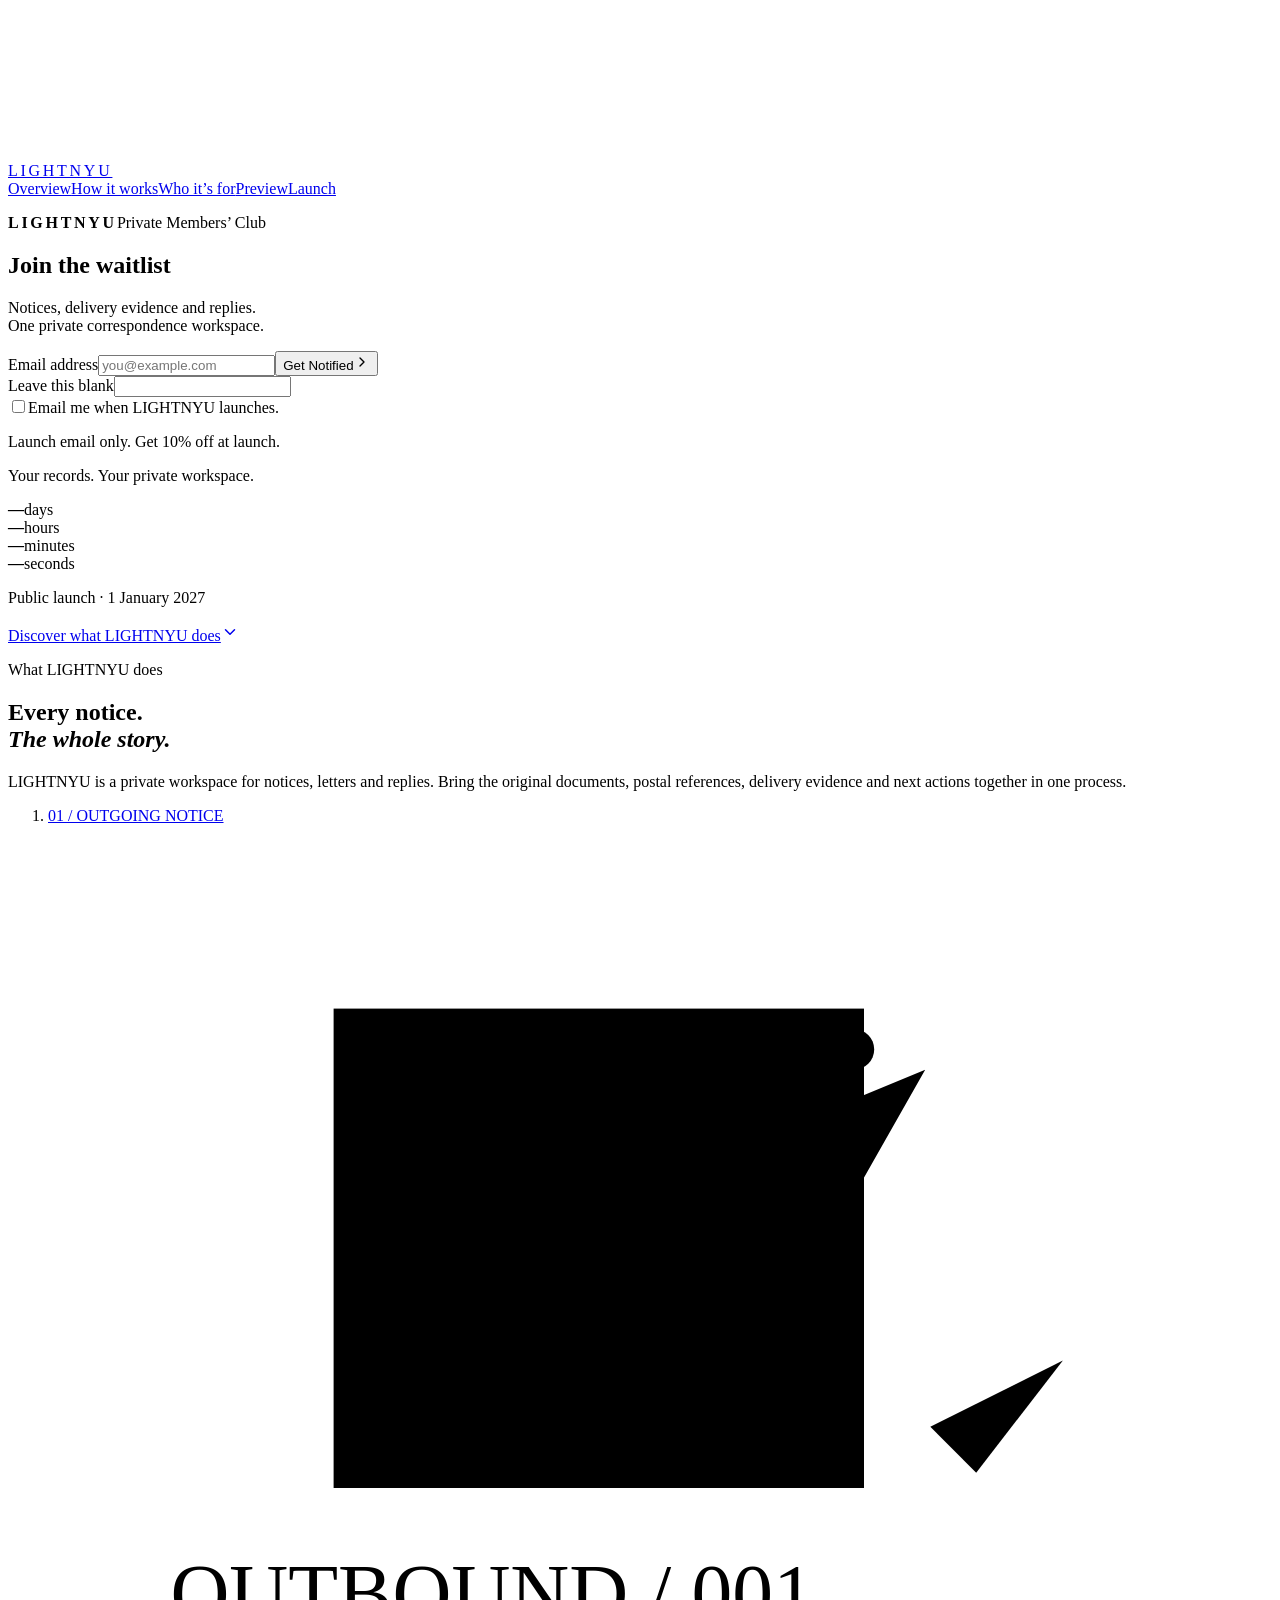
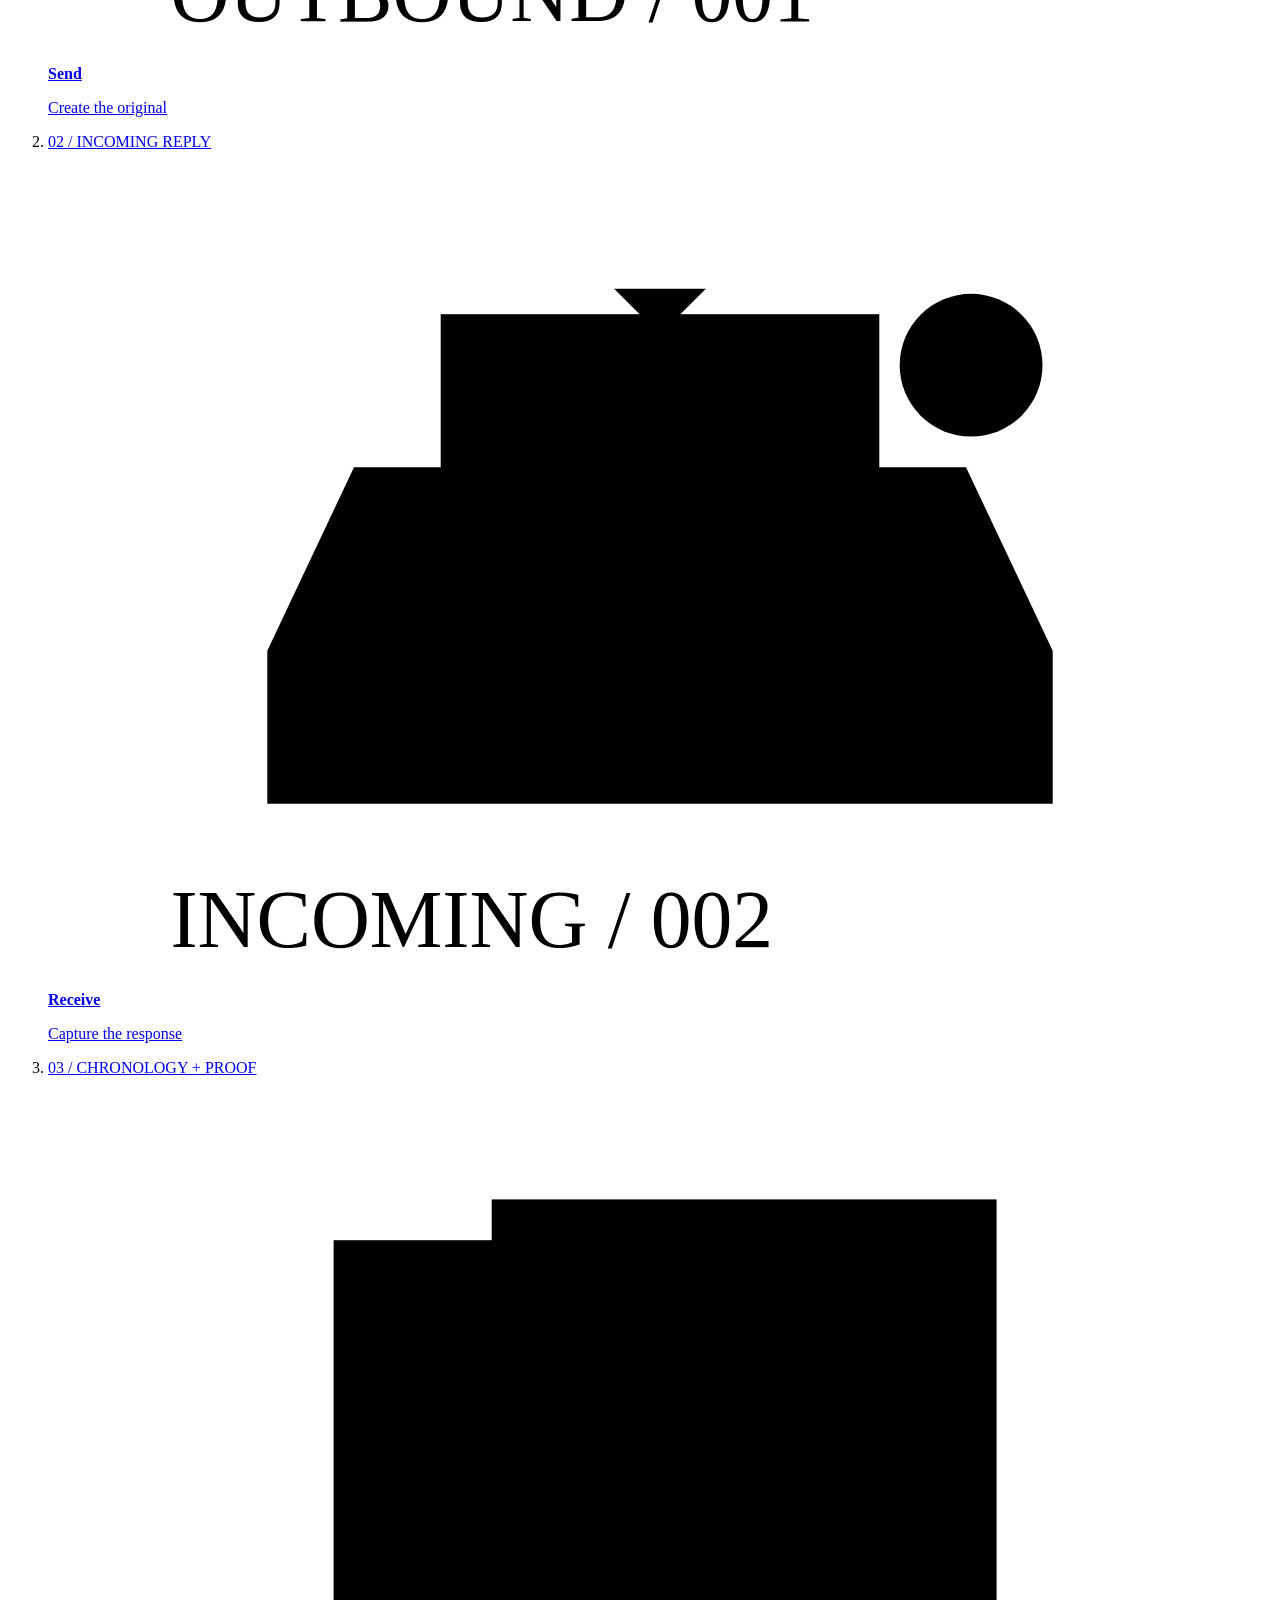
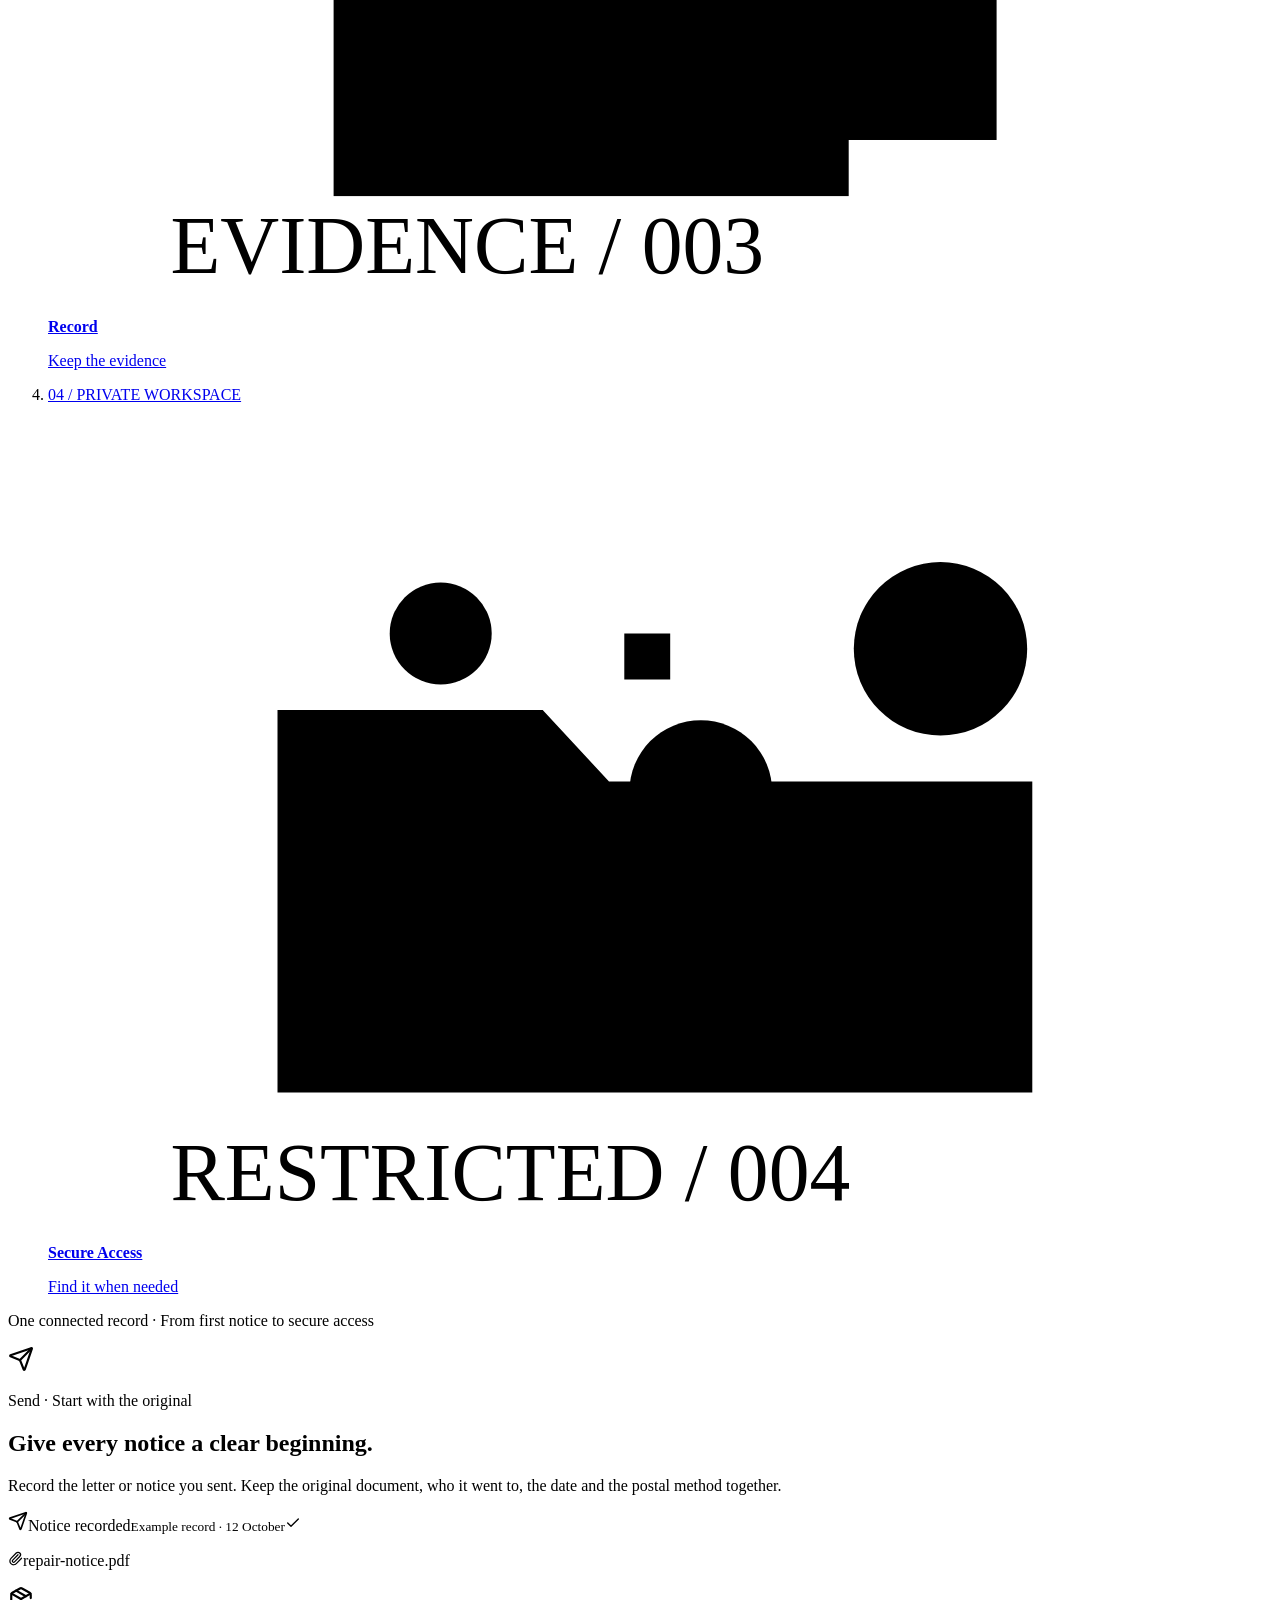
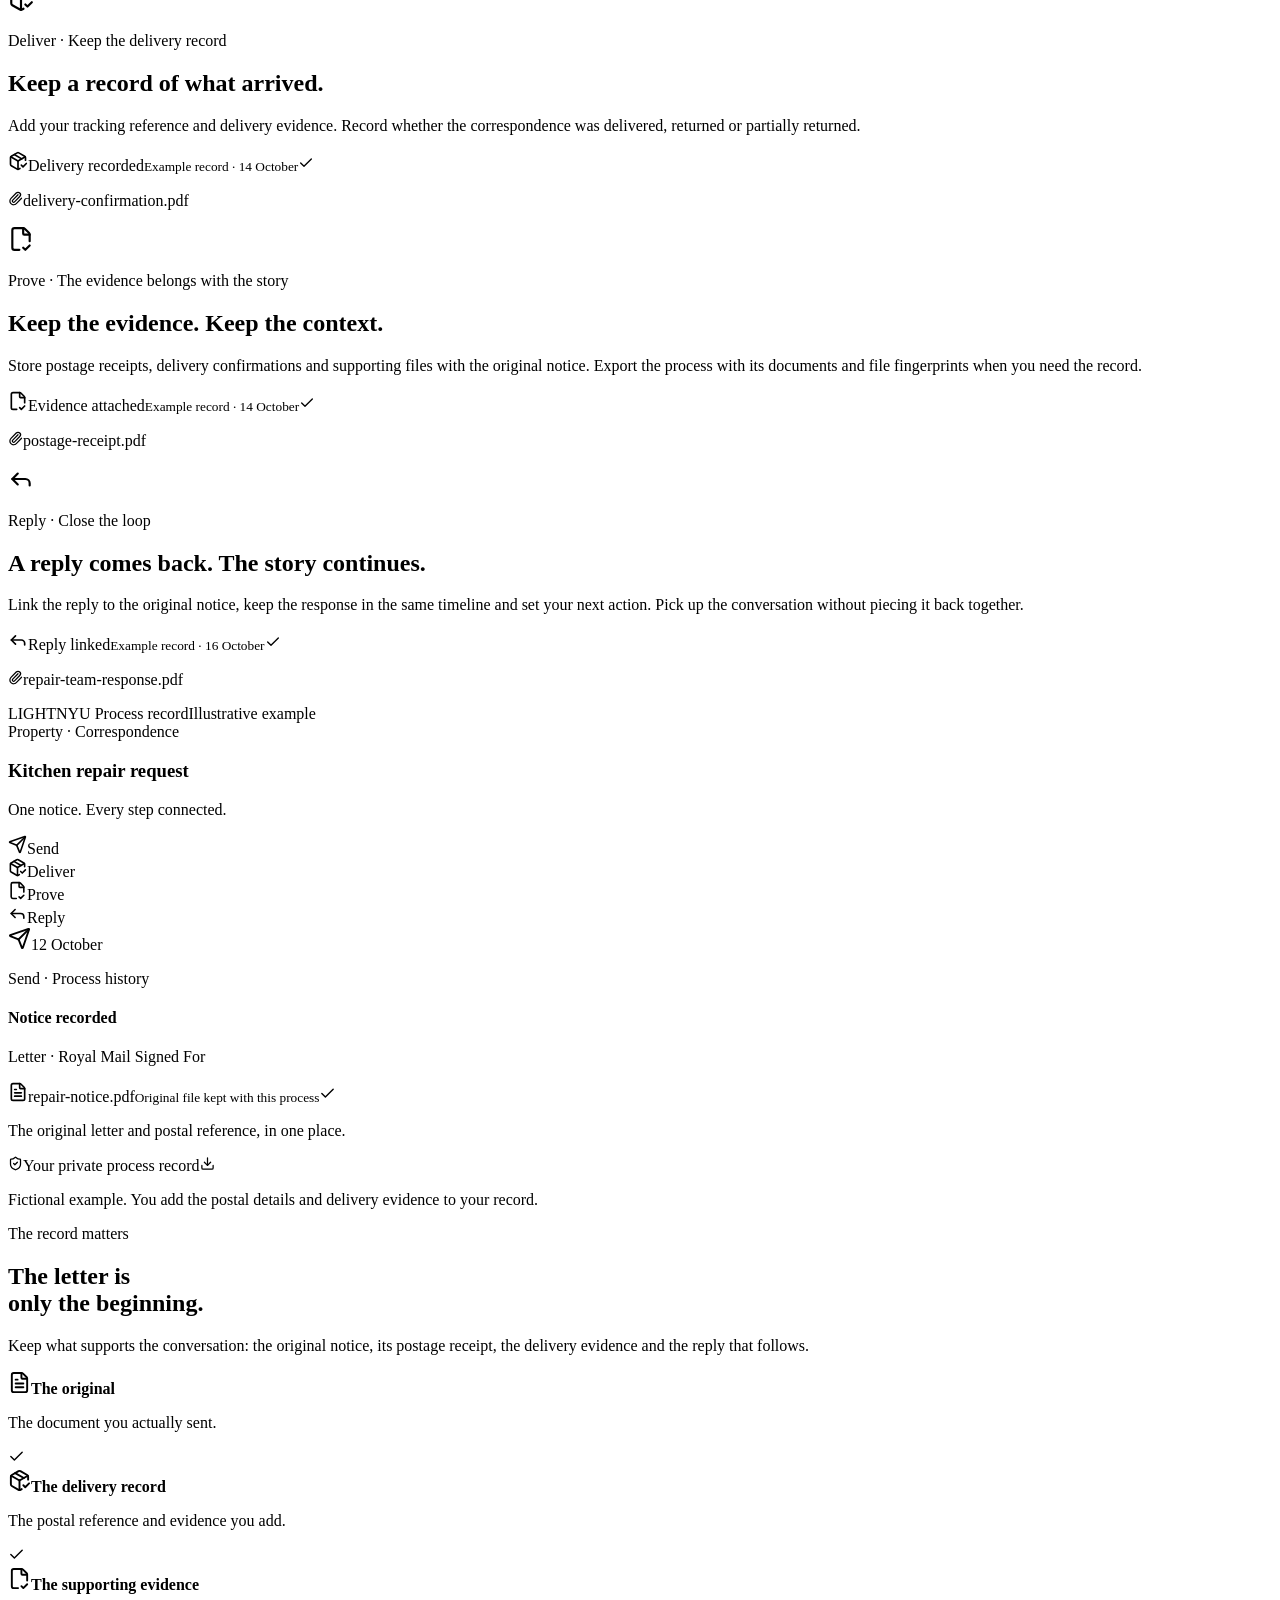
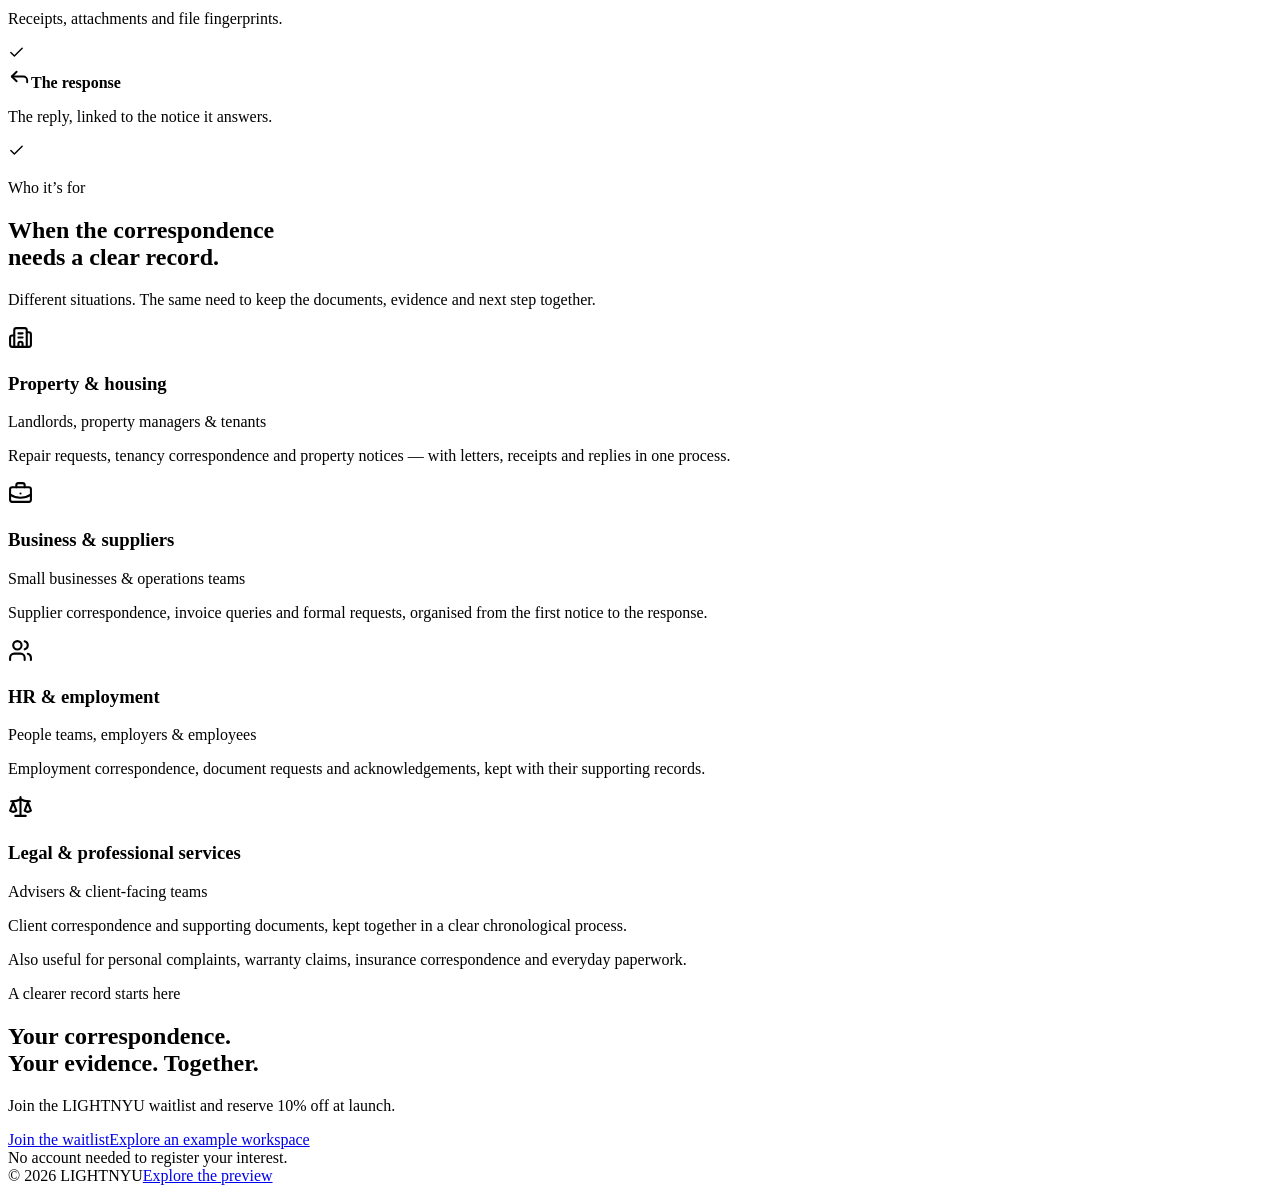
==== commit 12eee73b: "Replace outdated GitHub homepage with latest ACTA preview, rebranded LIGHTNYU" ====
--- a/index.html
+++ b/index.html
@@ -1,65 +1,27 @@
-<!DOCTYPE html><html lang="en"><head><meta charset="utf-8"><meta name="viewport" content="width=device-width,initial-scale=1"><meta name="description" content="LIGHTNYU private club correspondence tracking and records"><meta name="theme-color" content="#040710"><link rel="stylesheet" href="./site.css"><link rel="stylesheet" href="./overrides.css"><link rel="stylesheet" href="./acta-header-v2.css"><link rel="stylesheet" href="./acta-journey.css"><link rel="stylesheet" href="./acta-hero-v4.css"><link rel="stylesheet" href="./acta-hero-reference.css?v=blue-centered"><link rel="icon" href="./favicon.svg"><title>LIGHTNYU — Private members’ club & correspondence workspace</title></head><body class="antialiased" data-page="home"><div class="kinetic-grid-content"><main class="acta-launch"><div class="launch-light-scene" aria-hidden="true"><div class="launch-light-fallback"></div></div><header class="ref-header">
-  <div class="ref-header-center">
-  <a class="ref-brand" href="./index.html" aria-label="LIGHTNYU home"><svg aria-hidden="true" viewBox="0 0 48 48" fill="none"><path d="M9 7h8v27h24v7H9V7Z" fill="currentColor"/><path d="M22 9h18l-6 6H22V9Z" fill="#8BC9FF"/><path d="M22 19h12l-5 5h-7v-5Z" fill="#C0D2E8"/></svg><span>LIGHTNYU</span></a>
-  <div class="launch-navigation ref-nav"><nav aria-label="Launch navigation"><a href="#register-interest" class="is-active" aria-current="page">Overview</a><a href="#product">How it works</a><a href="#industries">Who it’s for</a><a href="./demo.html">Preview</a><a href="#launch">Launch</a></nav></div>
-  </div>
-  <a class="ref-workspace" href="./login.html">Open workspace</a>
-</header>
-<div class="ref-hero">
-  <div class="ref-ribbon" aria-hidden="true"><svg viewBox="0 0 2000 1200" preserveAspectRatio="xMidYMid slice"><defs><linearGradient id="ref-ribbon-color" x1="0" y1="0" x2="1" y2="0"><stop offset="0" stop-color="#107aff"/><stop offset=".45" stop-color="#2d55f7"/><stop offset=".75" stop-color="#2d5ae6" stop-opacity=".7"/><stop offset="1" stop-color="#3d4fcd" stop-opacity="0"/></linearGradient></defs><path class="ref-ribbon-halo" d="M-180 800 C280 610 660 500 1040 490 S1650 510 2220 440"/><path class="ref-ribbon-band" d="M-180 800 C280 610 660 500 1040 490 S1650 510 2220 440"/><path class="ref-ribbon-core" d="M-180 800 C280 610 660 500 1040 490 S1650 510 2220 440"/></svg></div>
-  <section class="ref-card" id="register-interest" aria-labelledby="ref-waitlist-title">
-    <p class="ref-membership">LIGHTNYU · Private Members’ Club</p>
-    <h1 id="ref-waitlist-title">Join the waitlist</h1>
-    <p class="ref-description">Notices, delivery evidence and replies.<br>One private correspondence workspace.</p>
-    <form class="ref-form" data-waitlist-form>
-      <div class="ref-input-row"><label class="sr-only" for="ref-waitlist-email">Email address</label><input id="ref-waitlist-email" type="email" name="email" placeholder="you@example.com" autocomplete="email" inputmode="email" required maxlength="254" aria-describedby="ref-waitlist-privacy"><button class="ref-submit" type="submit">Get Notified</button></div>
-      <div class="launch-trap" aria-hidden="true"><label for="ref-waitlist-website">Leave this blank<input id="ref-waitlist-website" type="text" name="website" tabindex="-1" autocomplete="off"></label></div>
-      <label class="ref-consent"><input type="checkbox" name="consent" value="yes" required><span>Email me when LIGHTNYU launches.</span></label>
-      <p class="ref-privacy" id="ref-waitlist-privacy">Launch email only. Get 10% off at launch.</p>
-    </form>
-    <div class="ref-assurance"><span class="ref-assurance-icons" aria-hidden="true"><svg viewBox="0 0 24 24" fill="none" stroke="currentColor" stroke-width="1.6"><rect x="2" y="4" width="20" height="16"/><path d="m2 5 10 8L22 5"/></svg><svg viewBox="0 0 24 24" fill="none" stroke="currentColor" stroke-width="1.6"><path d="M15 2H8v15h12V7l-5-5Z"/><path d="M15 2v5h5M4 7H2v15h12v-2"/></svg><svg viewBox="0 0 24 24" fill="none" stroke="currentColor" stroke-width="1.6"><path d="m12 2 8 4v6c0 5-8 10-8 10S4 17 4 12V6l8-4Z"/><path d="m8 12 3 3 5-6"/></svg></span><span>Your records. Your private workspace.</span></div>
-    <section class="launch-clock ref-clock" id="launch" aria-label="Public launch"><div class="launch-clock-values" role="timer" aria-live="off" aria-label="Time until public launch"><div><strong>—</strong><span>days</span></div><div><strong>—</strong><span>hours</span></div><div><strong>—</strong><span>minutes</span></div><div><strong>—</strong><span>seconds</span></div></div><p>Until the public launch</p></section>
-  </section>
-  <a class="ref-scroll-cue" href="#product"><span>Discover what LIGHTNYU does</span><svg aria-hidden="true" viewBox="0 0 24 24" fill="none" stroke="currentColor" stroke-width="1.6"><path d="m6 9 6 6 6-6"/></svg></a>
-  <script>
-  (()=>{
-    const button=document.querySelector('.ref-submit');
-    if(!button)return;
-    const reduce=window.matchMedia('(prefers-reduced-motion: reduce)');
-    const fine=window.matchMedia('(hover: hover) and (pointer: fine)');
-    let frame=0,point={x:-9999,y:-9999};
-    const reset=()=>{button.style.setProperty('--ref-near','0');button.style.setProperty('--ref-x','0px');button.style.setProperty('--ref-y','0px');};
-    const update=()=>{frame=0;if(reduce.matches||!fine.matches){reset();return;}const box=button.getBoundingClientRect();const dx=Math.max(box.left-point.x,0,point.x-box.right),dy=Math.max(box.top-point.y,0,point.y-box.bottom);const near=Math.max(0,1-Math.hypot(dx,dy)/110);button.style.setProperty('--ref-near',near.toFixed(3));button.style.setProperty('--ref-x',Math.max(-1,Math.min(1,(point.x-box.left-box.width/2)/box.width))*near*4+'px');button.style.setProperty('--ref-y',Math.max(-1,Math.min(1,(point.y-box.top-box.height/2)/box.height))*near*3+'px');};
-    const schedule=()=>{if(!frame)frame=requestAnimationFrame(update);};
-    document.addEventListener('pointermove',event=>{if(event.pointerType==='mouse'){point={x:event.clientX,y:event.clientY};schedule();}},{passive:true});
-    window.addEventListener('scroll',schedule,{passive:true});window.addEventListener('blur',reset);document.documentElement.addEventListener('pointerleave',reset);reduce.addEventListener('change',schedule);
-  })();
-  </script>
-</div>
-<section class="acta-product-intro" id="product" aria-labelledby="acta-product-title"><p class="acta-section-eyebrow">What LIGHTNYU does</p><h2 id="acta-product-title">Every notice.<br/><em>The whole story.</em></h2><p class="acta-section-lead">LIGHTNYU is a private workspace for notices, letters and replies. Bring the original documents, postal references, delivery evidence and next actions together in one process.</p><ol class="acta-journey" aria-label="LIGHTNYU process: Send, Receive, Record, Secure Access"><li class="acta-j-panel acta-j-send" style="--step-index:0"><a class="acta-j-link" href="#acta-send" aria-label="Send: Create the original. Explore this part of the LIGHTNYU process."><div class="acta-j-top"><span>01 / OUTGOING NOTICE</span><i aria-hidden="true"></i></div><div class="acta-j-visual"><svg viewBox="0 0 240 164" xmlns="http://www.w3.org/2000/svg" focusable="false" aria-hidden="true"><path class="aj-guides" d="M24 18h192M24 145h192M120 12v140"/><path class="aj-cross" d="M13 19h12m-6-6v12M215 19h12m-6-6v12M13 145h12m-6-6v12M215 145h12m-6-6v12"/>
+<!DOCTYPE html><html lang="en"><head><link rel="stylesheet" href="https://ikhnaie.anatoliim.chatgpt.site/_next/static/css/index.BdjX9THy.css"><link rel="stylesheet" href="./lightnyu.css"><link rel="icon" href="./favicon.svg"><meta charSet="utf-8"/><meta name="viewport" content="width=device-width, initial-scale=1"/><title>LIGHTNYU — Private members’ club &amp; correspondence workspace</title><meta name="description" content="A private members’ club with a personal workspace for letters, replies, documents and follow-ups. Register your interest for 10% off at launch."/>
+</head><body class="antialiased"><div class="kinetic-grid-content"><main class="acta-launch" data-landing-version="january-launch-20261119"><div class="beams-background relative min-h-screen w-full overflow-hidden bg-neutral-950 acta-shared-beams" aria-hidden="true" data-beams-background="shared"><canvas class="beams-canvas absolute inset-0"></canvas><div class="beams-veil absolute inset-0"></div></div><header class="launch-header"><div class="launch-header-center"><a class="launch-brand" href="./index.html" aria-label="LIGHTNYU home"><span>LIGHTNYU</span></a><div class="launch-navigation"><nav aria-label="Launch navigation"><a href="#register-interest" class="is-active" aria-current="page">Overview</a><a href="#product" class="">How it works</a><a href="#industries" class="">Who it’s for</a><a href="./demo.html" class="">Preview</a><a href="#launch" class="">Launch</a></nav></div></div></header><div class="launch-stage"><section class="launch-card " id="register-interest" aria-labelledby="_R_5i_-title"><div class="launch-card-content"><p class="launch-membership"><strong>LIGHTNYU</strong><span>Private Members’ Club</span></p><h1 id="_R_5i_-title">Join the waitlist</h1><p class="launch-description">Notices, delivery evidence and replies.<br/>One private correspondence workspace.</p><form class="launch-form"><div class="launch-input-row"><label class="sr-only" for="_R_5i_-email">Email address</label><input id="_R_5i_-email" type="email" placeholder="you@example.com" autoComplete="email" inputMode="email" required="" maxLength="254" aria-describedby="_R_5i_-privacy" name="email"/><button data-slot="button" data-variant="default" data-size="lg" class="inline-flex shrink-0 items-center justify-center gap-2 text-sm font-medium whitespace-nowrap transition-all outline-none focus-visible:border-ring focus-visible:ring-[3px] focus-visible:ring-ring/50 disabled:pointer-events-none disabled:opacity-50 aria-invalid:border-destructive aria-invalid:ring-destructive/20 dark:aria-invalid:ring-destructive/40 [&amp;_svg]:pointer-events-none [&amp;_svg]:shrink-0 [&amp;_svg:not([class*=&#x27;size-&#x27;])]:size-4 bg-primary text-primary-foreground hover:bg-primary/90 h-10 rounded-md px-6 has-[&gt;svg]:px-4 group relative overflow-hidden get-started-button launch-submit" type="submit"><span class="get-started-label mr-8 transition-opacity duration-500 group-hover:opacity-0">Get Notified</span><i class="get-started-icon absolute right-1 top-1 bottom-1 z-10 grid w-1/4 place-items-center transition-all duration-500 group-active:scale-95" aria-hidden="true"><svg xmlns="http://www.w3.org/2000/svg" width="16" height="16" viewBox="0 0 24 24" fill="none" stroke="currentColor" stroke-width="2" stroke-linecap="round" stroke-linejoin="round" class="lucide lucide-chevron-right" aria-hidden="true"><path d="m9 18 6-6-6-6"></path></svg></i></button></div><div class="launch-trap" aria-hidden="true"><label for="_R_5i_-website">Leave this blank<input id="_R_5i_-website" type="text" tabindex="-1" autoComplete="off" name="website"/></label></div><label class="launch-consent"><input type="checkbox" required="" name="consent" value="yes"/><span>Email me when LIGHTNYU launches.</span></label><p class="launch-privacy" id="_R_5i_-privacy">Launch email only. Get 10% off at launch.</p></form><p class="launch-assurance">Your records. Your private workspace.</p><section class="launch-clock" id="launch" aria-label="Public launch"><div class="launch-clock-values" role="timer" aria-live="off" aria-label="Countdown to 1 January 2027"><div><strong>—</strong><span>days</span></div><div><strong>—</strong><span>hours</span></div><div><strong>—</strong><span>minutes</span></div><div><strong>—</strong><span>seconds</span></div></div><p>Public launch · <time dateTime="2027-01-01T00:00:00Z">1 January 2027</time></p></section></div></section><a class="launch-scroll-cue" href="#product"><span>Discover what LIGHTNYU does</span><svg xmlns="http://www.w3.org/2000/svg" width="18" height="18" viewBox="0 0 24 24" fill="none" stroke="currentColor" stroke-width="2" stroke-linecap="round" stroke-linejoin="round" class="lucide lucide-chevron-down" aria-hidden="true"><path d="m6 9 6 6 6-6"></path></svg></a></div><section class="acta-product-intro" id="product" aria-labelledby="acta-product-title"><p class="acta-section-eyebrow">What LIGHTNYU does</p><h2 id="acta-product-title">Every notice.<br/><em>The whole story.</em></h2><p class="acta-section-lead">LIGHTNYU is a private workspace for notices, letters and replies. Bring the original documents, postal references, delivery evidence and next actions together in one process.</p><div class="acta-journey-artwork"><ol class="acta-journey" aria-label="LIGHTNYU process: Send, Receive, Record, Secure Access"><li class="acta-j-panel acta-j-send" style="--step-index:0"><a class="acta-j-link" href="#acta-send" aria-label="Send: Create the original. Explore this part of the LIGHTNYU process."><div class="acta-j-top"><span>01 / OUTGOING NOTICE</span><i aria-hidden="true"></i></div><div class="acta-j-visual"><svg viewBox="0 0 240 164" xmlns="http://www.w3.org/2000/svg" focusable="false" aria-hidden="true"><path class="aj-guides" d="M24 18h192M24 145h192M120 12v140"/><path class="aj-cross" d="M13 19h12m-6-6v12M215 19h12m-6-6v12M13 145h12m-6-6v12M215 145h12m-6-6v12"/>
   <g class="aj-send-base"><rect x="56" y="36" width="104" height="94" class="aj-surface"/><path d="M71 53h74M71 63h51M71 112h36" class="aj-line-muted"/><path d="M72 83l31 21 49-48" class="aj-line"/><circle cx="158" cy="44" r="4" class="aj-node"/></g>
   <g class="aj-send-flight"><path d="M68 91L172 48l-42 74-12-35-50 4Z" class="aj-signal-fill"/><path d="M118 87l54-39" class="aj-line-bright"/></g>
   <path d="M26 106h42m-36 10h53" class="aj-send-trail"/>
   <path class="aj-send-confirm" d="M173 118l9 9 17-22" />
   <text class="aj-svg-label" x="24" y="156">OUTBOUND / 001</text>
-</svg></div><div class="acta-j-bottom"><strong>Send</strong><span class="acta-j-arrow" aria-hidden="true">↗</span></div><p class="acta-j-desc">Create the original</p><div class="acta-j-progress" aria-hidden="true"><span></span></div></a></li><li class="acta-j-panel acta-j-receive" style="--step-index:1"><a class="acta-j-link" href="#acta-deliver" aria-label="Receive: Capture the response. Explore this part of the LIGHTNYU process."><div class="acta-j-top"><span>02 / INCOMING REPLY</span><i aria-hidden="true"></i></div><div class="acta-j-visual"><svg viewBox="0 0 240 164" xmlns="http://www.w3.org/2000/svg" focusable="false" aria-hidden="true"><path class="aj-guides" d="M24 18h192M24 145h192M120 12v140"/><path class="aj-cross" d="M13 19h12m-6-6v12M215 19h12m-6-6v12M13 145h12m-6-6v12M215 145h12m-6-6v12"/>
+</svg></div><div class="acta-j-bottom"><strong>Send</strong></div><p class="acta-j-desc">Create the original</p><div class="acta-j-progress" aria-hidden="true"><span></span></div></a></li><li class="acta-j-panel acta-j-receive" style="--step-index:1"><a class="acta-j-link" href="#acta-deliver" aria-label="Receive: Capture the response. Explore this part of the LIGHTNYU process."><div class="acta-j-top"><span>02 / INCOMING REPLY</span><i aria-hidden="true"></i></div><div class="acta-j-visual"><svg viewBox="0 0 240 164" xmlns="http://www.w3.org/2000/svg" focusable="false" aria-hidden="true"><path class="aj-guides" d="M24 18h192M24 145h192M120 12v140"/><path class="aj-cross" d="M13 19h12m-6-6v12M215 19h12m-6-6v12M13 145h12m-6-6v12M215 145h12m-6-6v12"/>
  <g class="aj-receive-tray"><path d="M43 98l17-36h120l17 36v30H43Z" class="aj-surface"/><path d="M43 98h46l10 13h42l10-13h46" class="aj-line"/><path d="M59 121h122" class="aj-line-muted"/></g>
  <g class="aj-receive-letter"><rect x="77" y="32" width="86" height="60" class="aj-signal-fill"/><path d="M78 33l42 32 42-32" class="aj-line-bright"/><path d="M78 91l33-28m51 28-33-28" class="aj-line-muted"/></g>
  <path class="aj-receive-arrow" d="M120 14v22m-9-9 9 9 9-9"/>
  <g class="aj-receive-confirm"><circle cx="181" cy="42" r="14" class="aj-dark-ring"/><path d="m174 42 5 5 9-11" class="aj-line-bright"/></g>
  <text class="aj-svg-label" x="24" y="156">INCOMING / 002</text>
-</svg></div><div class="acta-j-bottom"><strong>Receive</strong><span class="acta-j-arrow" aria-hidden="true">↗</span></div><p class="acta-j-desc">Capture the response</p><div class="acta-j-progress" aria-hidden="true"><span></span></div></a></li><li class="acta-j-panel acta-j-record" style="--step-index:2"><a class="acta-j-link" href="#acta-prove" aria-label="Record: Keep the evidence. Explore this part of the LIGHTNYU process."><div class="acta-j-top"><span>03 / CHRONOLOGY + PROOF</span><i aria-hidden="true"></i></div><div class="acta-j-visual"><svg viewBox="0 0 240 164" xmlns="http://www.w3.org/2000/svg" focusable="false" aria-hidden="true"><path class="aj-guides" d="M24 18h192M24 145h192M120 12v140"/><path class="aj-cross" d="M13 19h12m-6-6v12M215 19h12m-6-6v12M13 145h12m-6-6v12M215 145h12m-6-6v12"/>
+</svg></div><div class="acta-j-bottom"><strong>Receive</strong></div><p class="acta-j-desc">Capture the response</p><div class="acta-j-progress" aria-hidden="true"><span></span></div></a></li><li class="acta-j-panel acta-j-record" style="--step-index:2"><a class="acta-j-link" href="#acta-prove" aria-label="Record: Keep the evidence. Explore this part of the LIGHTNYU process."><div class="acta-j-top"><span>03 / CHRONOLOGY + PROOF</span><i aria-hidden="true"></i></div><div class="acta-j-visual"><svg viewBox="0 0 240 164" xmlns="http://www.w3.org/2000/svg" focusable="false" aria-hidden="true"><path class="aj-guides" d="M24 18h192M24 145h192M120 12v140"/><path class="aj-cross" d="M13 19h12m-6-6v12M215 19h12m-6-6v12M13 145h12m-6-6v12M215 145h12m-6-6v12"/>
  <g class="aj-record-back"><rect x="56" y="32" width="101" height="109" class="aj-surface"/><path d="M72 49h68M72 60h57M72 71h59M72 98h66M72 109h49" class="aj-line-muted"/></g>
  <g class="aj-record-front"><rect x="87" y="24" width="99" height="106" class="aj-signal-fill"/><path d="M104 43h66M104 54h50M104 65h58M104 76h37" class="aj-record-write"/></g>
  <g class="aj-record-stamp"><circle cx="143" cy="89" r="25" class="aj-dark-ring"/><path d="m129 91 10 10 21-23" class="aj-line-bright"/></g>
  <path class="aj-record-scan" d="M82 22h110"/>
  <text class="aj-svg-label" x="24" y="156">EVIDENCE / 003</text>
-</svg></div><div class="acta-j-bottom"><strong>Record</strong><span class="acta-j-arrow" aria-hidden="true">↗</span></div><p class="acta-j-desc">Keep the evidence</p><div class="acta-j-progress" aria-hidden="true"><span></span></div></a></li><li class="acta-j-panel acta-j-secure" style="--step-index:3"><a class="acta-j-link" href="#acta-reply" aria-label="Secure Access: Find it when needed. Explore this part of the LIGHTNYU process."><div class="acta-j-top"><span>04 / PRIVATE WORKSPACE</span><i aria-hidden="true"></i></div><div class="acta-j-visual"><svg viewBox="0 0 240 164" xmlns="http://www.w3.org/2000/svg" focusable="false" aria-hidden="true"><path class="aj-guides" d="M24 18h192M24 145h192M120 12v140"/><path class="aj-cross" d="M13 19h12m-6-6v12M215 19h12m-6-6v12M13 145h12m-6-6v12M215 145h12m-6-6v12"/>
+</svg></div><div class="acta-j-bottom"><strong>Record</strong></div><p class="acta-j-desc">Keep the evidence</p><div class="acta-j-progress" aria-hidden="true"><span></span></div></a></li><li class="acta-j-panel acta-j-secure" style="--step-index:3"><a class="acta-j-link" href="#acta-reply" aria-label="Secure Access: Find it when needed. Explore this part of the LIGHTNYU process."><div class="acta-j-top"><span>04 / PRIVATE WORKSPACE</span><i aria-hidden="true"></i></div><div class="acta-j-visual"><svg viewBox="0 0 240 164" xmlns="http://www.w3.org/2000/svg" focusable="false" aria-hidden="true"><path class="aj-guides" d="M24 18h192M24 145h192M120 12v140"/><path class="aj-cross" d="M13 19h12m-6-6v12M215 19h12m-6-6v12M13 145h12m-6-6v12M215 145h12m-6-6v12"/>
  <g class="aj-sec-folder"><path d="M45 60h52l13 14h83v61H45Z" class="aj-surface"/><path d="M45 74h148" class="aj-line-muted"/><path d="M61 121h42" class="aj-line-muted"/></g>
  <g class="aj-sec-lock"><rect x="104" y="87" width="47" height="41" class="aj-signal-fill"/><path class="aj-sec-shackle" d="M114 87V76a14 14 0 0 1 28 0v11"/><circle cx="128" cy="104" r="3.5" class="aj-node"/><path d="M128 107v8" class="aj-line-bright"/></g>
  <g class="aj-sec-key"><circle cx="77" cy="45" r="10" class="aj-dark-ring"/><path d="M87 45h35v9h-9v-9m-6 0v9" class="aj-line-bright"/></g>
  <path class="aj-sec-beam" d="M125 53v11"/>
  <g class="aj-sec-ok"><circle cx="175" cy="48" r="17" class="aj-dark-ring"/><path d="m167 48 6 6 11-13" class="aj-line-bright"/></g>
  <text class="aj-svg-label" x="24" y="156">RESTRICTED / 004</text>
-</svg></div><div class="acta-j-bottom"><strong>Secure Access</strong><span class="acta-j-arrow" aria-hidden="true">↗</span></div><p class="acta-j-desc">Find it when needed</p><div class="acta-j-progress" aria-hidden="true"><span></span></div></a></li></ol><p class="acta-strip-caption acta-j-caption">ONE CONNECTED RECORD <span aria-hidden="true">/</span> FROM FIRST NOTICE TO SECURE ACCESS</p></section><section class="acta-workflow" id="how-it-works" aria-label="How LIGHTNYU keeps your correspondence together"><div class="acta-workflow-steps"><article id="acta-send" data-story-step="0" class="acta-workflow-step is-active"><span class="workflow-step-symbol"><svg xmlns="http://www.w3.org/2000/svg" width="26" height="26" viewBox="0 0 24 24" fill="none" stroke="currentColor" stroke-width="2" stroke-linecap="round" stroke-linejoin="round" class="lucide lucide-send" aria-hidden="true"><path d="M14.536 21.686a.5.5 0 0 0 .937-.024l6.5-19a.496.496 0 0 0-.635-.635l-19 6.5a.5.5 0 0 0-.024.937l7.93 3.18a2 2 0 0 1 1.112 1.11z"></path><path d="m21.854 2.147-10.94 10.939"></path></svg></span><p class="acta-section-eyebrow">Send · Start with the original</p><h2>Give every notice a clear beginning.</h2><p class="workflow-step-copy">Record the letter or notice you sent. Keep the original document, who it went to, the date and the postal method together.</p><div class="workflow-mobile-evidence"><div><svg xmlns="http://www.w3.org/2000/svg" width="20" height="20" viewBox="0 0 24 24" fill="none" stroke="currentColor" stroke-width="2" stroke-linecap="round" stroke-linejoin="round" class="lucide lucide-send" aria-hidden="true"><path d="M14.536 21.686a.5.5 0 0 0 .937-.024l6.5-19a.496.496 0 0 0-.635-.635l-19 6.5a.5.5 0 0 0-.024.937l7.93 3.18a2 2 0 0 1 1.112 1.11z"></path><path d="m21.854 2.147-10.94 10.939"></path></svg><span>Notice recorded<small>Example record · 12 October</small></span><svg xmlns="http://www.w3.org/2000/svg" width="16" height="16" viewBox="0 0 24 24" fill="none" stroke="currentColor" stroke-width="2" stroke-linecap="round" stroke-linejoin="round" class="lucide lucide-check" aria-hidden="true"><path d="M20 6 9 17l-5-5"></path></svg></div><p><svg xmlns="http://www.w3.org/2000/svg" width="15" height="15" viewBox="0 0 24 24" fill="none" stroke="currentColor" stroke-width="2" stroke-linecap="round" stroke-linejoin="round" class="lucide lucide-paperclip" aria-hidden="true"><path d="m16 6-8.414 8.586a2 2 0 0 0 2.829 2.829l8.414-8.586a4 4 0 1 0-5.657-5.657l-8.379 8.551a6 6 0 1 0 8.485 8.485l8.379-8.551"></path></svg>repair-notice.pdf</p></div></article><article id="acta-deliver" data-story-step="1" class="acta-workflow-step "><span class="workflow-step-symbol"><svg xmlns="http://www.w3.org/2000/svg" width="26" height="26" viewBox="0 0 24 24" fill="none" stroke="currentColor" stroke-width="2" stroke-linecap="round" stroke-linejoin="round" class="lucide lucide-package-check" aria-hidden="true"><path d="M12 22V12"></path><path d="m16 17 2 2 4-4"></path><path d="M21 11.127V8a2 2 0 0 0-1-1.73l-7-4a2 2 0 0 0-2 0l-7 4A2 2 0 0 0 3 8v8a2 2 0 0 0 1 1.729l7 4a2 2 0 0 0 2 .001l1.32-.753"></path><path d="M3.29 7 12 12l8.71-5"></path><path d="m7.5 4.27 8.997 5.148"></path></svg></span><p class="acta-section-eyebrow">Receive · Keep what arrives</p><h2>Keep a record of what arrived.</h2><p class="workflow-step-copy">Add your tracking reference and delivery evidence. Record whether the correspondence was delivered, returned or partially returned.</p><div class="workflow-mobile-evidence"><div><svg xmlns="http://www.w3.org/2000/svg" width="20" height="20" viewBox="0 0 24 24" fill="none" stroke="currentColor" stroke-width="2" stroke-linecap="round" stroke-linejoin="round" class="lucide lucide-package-check" aria-hidden="true"><path d="M12 22V12"></path><path d="m16 17 2 2 4-4"></path><path d="M21 11.127V8a2 2 0 0 0-1-1.73l-7-4a2 2 0 0 0-2 0l-7 4A2 2 0 0 0 3 8v8a2 2 0 0 0 1 1.729l7 4a2 2 0 0 0 2 .001l1.32-.753"></path><path d="M3.29 7 12 12l8.71-5"></path><path d="m7.5 4.27 8.997 5.148"></path></svg><span>Delivery recorded<small>Example record · 14 October</small></span><svg xmlns="http://www.w3.org/2000/svg" width="16" height="16" viewBox="0 0 24 24" fill="none" stroke="currentColor" stroke-width="2" stroke-linecap="round" stroke-linejoin="round" class="lucide lucide-check" aria-hidden="true"><path d="M20 6 9 17l-5-5"></path></svg></div><p><svg xmlns="http://www.w3.org/2000/svg" width="15" height="15" viewBox="0 0 24 24" fill="none" stroke="currentColor" stroke-width="2" stroke-linecap="round" stroke-linejoin="round" class="lucide lucide-paperclip" aria-hidden="true"><path d="m16 6-8.414 8.586a2 2 0 0 0 2.829 2.829l8.414-8.586a4 4 0 1 0-5.657-5.657l-8.379 8.551a6 6 0 1 0 8.485 8.485l8.379-8.551"></path></svg>delivery-confirmation.pdf</p></div></article><article id="acta-prove" data-story-step="2" class="acta-workflow-step "><span class="workflow-step-symbol"><svg xmlns="http://www.w3.org/2000/svg" width="26" height="26" viewBox="0 0 24 24" fill="none" stroke="currentColor" stroke-width="2" stroke-linecap="round" stroke-linejoin="round" class="lucide lucide-file-check-corner" aria-hidden="true"><path d="M10.5 22H6a2 2 0 0 1-2-2V4a2 2 0 0 1 2-2h8a2.4 2.4 0 0 1 1.706.706l3.588 3.588A2.4 2.4 0 0 1 20 8v6"></path><path d="M14 2v5a1 1 0 0 0 1 1h5"></path><path d="m14 20 2 2 4-4"></path></svg></span><p class="acta-section-eyebrow">Record · Keep the evidence connected</p><h2>Keep the evidence. Keep the context.</h2><p class="workflow-step-copy">Store postage receipts, delivery confirmations and supporting files with the original notice. Export the process with its documents and file fingerprints when you need the record.</p><div class="workflow-mobile-evidence"><div><svg xmlns="http://www.w3.org/2000/svg" width="20" height="20" viewBox="0 0 24 24" fill="none" stroke="currentColor" stroke-width="2" stroke-linecap="round" stroke-linejoin="round" class="lucide lucide-file-check-corner" aria-hidden="true"><path d="M10.5 22H6a2 2 0 0 1-2-2V4a2 2 0 0 1 2-2h8a2.4 2.4 0 0 1 1.706.706l3.588 3.588A2.4 2.4 0 0 1 20 8v6"></path><path d="M14 2v5a1 1 0 0 0 1 1h5"></path><path d="m14 20 2 2 4-4"></path></svg><span>Evidence attached<small>Example record · 14 October</small></span><svg xmlns="http://www.w3.org/2000/svg" width="16" height="16" viewBox="0 0 24 24" fill="none" stroke="currentColor" stroke-width="2" stroke-linecap="round" stroke-linejoin="round" class="lucide lucide-check" aria-hidden="true"><path d="M20 6 9 17l-5-5"></path></svg></div><p><svg xmlns="http://www.w3.org/2000/svg" width="15" height="15" viewBox="0 0 24 24" fill="none" stroke="currentColor" stroke-width="2" stroke-linecap="round" stroke-linejoin="round" class="lucide lucide-paperclip" aria-hidden="true"><path d="m16 6-8.414 8.586a2 2 0 0 0 2.829 2.829l8.414-8.586a4 4 0 1 0-5.657-5.657l-8.379 8.551a6 6 0 1 0 8.485 8.485l8.379-8.551"></path></svg>postage-receipt.pdf</p></div></article><article id="acta-reply" data-story-step="3" class="acta-workflow-step "><span class="workflow-step-symbol"><svg xmlns="http://www.w3.org/2000/svg" width="26" height="26" viewBox="0 0 24 24" fill="none" stroke="currentColor" stroke-width="2" stroke-linecap="round" stroke-linejoin="round" class="lucide lucide-reply" aria-hidden="true"><path d="M20 18v-2a4 4 0 0 0-4-4H4"></path><path d="m9 17-5-5 5-5"></path></svg></span><p class="acta-section-eyebrow">Secure Access · The whole record within reach</p><h2>A reply comes back. The story continues.</h2><p class="workflow-step-copy">Link the reply to the original notice, keep the response in the same timeline and set your next action. Pick up the conversation without piecing it back together.</p><div class="workflow-mobile-evidence"><div><svg xmlns="http://www.w3.org/2000/svg" width="20" height="20" viewBox="0 0 24 24" fill="none" stroke="currentColor" stroke-width="2" stroke-linecap="round" stroke-linejoin="round" class="lucide lucide-reply" aria-hidden="true"><path d="M20 18v-2a4 4 0 0 0-4-4H4"></path><path d="m9 17-5-5 5-5"></path></svg><span>Reply linked<small>Example record · 16 October</small></span><svg xmlns="http://www.w3.org/2000/svg" width="16" height="16" viewBox="0 0 24 24" fill="none" stroke="currentColor" stroke-width="2" stroke-linecap="round" stroke-linejoin="round" class="lucide lucide-check" aria-hidden="true"><path d="M20 6 9 17l-5-5"></path></svg></div><p><svg xmlns="http://www.w3.org/2000/svg" width="15" height="15" viewBox="0 0 24 24" fill="none" stroke="currentColor" stroke-width="2" stroke-linecap="round" stroke-linejoin="round" class="lucide lucide-paperclip" aria-hidden="true"><path d="m16 6-8.414 8.586a2 2 0 0 0 2.829 2.829l8.414-8.586a4 4 0 1 0-5.657-5.657l-8.379 8.551a6 6 0 1 0 8.485 8.485l8.379-8.551"></path></svg>repair-team-response.pdf</p></div></article></div><aside class="acta-proof-preview"><div class="acta-proof-window" aria-label="Illustrative LIGHTNYU record: Send"><div class="proof-window-top"><span>LIGHTNYU <i></i> Process record</span><span>Illustrative example</span></div><div class="proof-window-content"><span class="proof-process-label">Property · Correspondence</span><h3>Kitchen repair request</h3><p class="proof-process-description">One notice. Every step connected.</p><div class="proof-stage-rail" aria-hidden="true"><div class="is-complete"><svg xmlns="http://www.w3.org/2000/svg" width="19" height="19" viewBox="0 0 24 24" fill="none" stroke="currentColor" stroke-width="2" stroke-linecap="round" stroke-linejoin="round" class="lucide lucide-send" aria-hidden="true"><path d="M14.536 21.686a.5.5 0 0 0 .937-.024l6.5-19a.496.496 0 0 0-.635-.635l-19 6.5a.5.5 0 0 0-.024.937l7.93 3.18a2 2 0 0 1 1.112 1.11z"></path><path d="m21.854 2.147-10.94 10.939"></path></svg><span>Send</span></div><div class=""><svg xmlns="http://www.w3.org/2000/svg" width="19" height="19" viewBox="0 0 24 24" fill="none" stroke="currentColor" stroke-width="2" stroke-linecap="round" stroke-linejoin="round" class="lucide lucide-package-check" aria-hidden="true"><path d="M12 22V12"></path><path d="m16 17 2 2 4-4"></path><path d="M21 11.127V8a2 2 0 0 0-1-1.73l-7-4a2 2 0 0 0-2 0l-7 4A2 2 0 0 0 3 8v8a2 2 0 0 0 1 1.729l7 4a2 2 0 0 0 2 .001l1.32-.753"></path><path d="M3.29 7 12 12l8.71-5"></path><path d="m7.5 4.27 8.997 5.148"></path></svg><span>Deliver</span></div><div class=""><svg xmlns="http://www.w3.org/2000/svg" width="19" height="19" viewBox="0 0 24 24" fill="none" stroke="currentColor" stroke-width="2" stroke-linecap="round" stroke-linejoin="round" class="lucide lucide-file-check-corner" aria-hidden="true"><path d="M10.5 22H6a2 2 0 0 1-2-2V4a2 2 0 0 1 2-2h8a2.4 2.4 0 0 1 1.706.706l3.588 3.588A2.4 2.4 0 0 1 20 8v6"></path><path d="M14 2v5a1 1 0 0 0 1 1h5"></path><path d="m14 20 2 2 4-4"></path></svg><span>Prove</span></div><div class=""><svg xmlns="http://www.w3.org/2000/svg" width="19" height="19" viewBox="0 0 24 24" fill="none" stroke="currentColor" stroke-width="2" stroke-linecap="round" stroke-linejoin="round" class="lucide lucide-reply" aria-hidden="true"><path d="M20 18v-2a4 4 0 0 0-4-4H4"></path><path d="m9 17-5-5 5-5"></path></svg><span>Reply</span></div></div><div class="proof-event"><div class="proof-event-top"><span class="proof-event-icon"><svg xmlns="http://www.w3.org/2000/svg" width="23" height="23" viewBox="0 0 24 24" fill="none" stroke="currentColor" stroke-width="2" stroke-linecap="round" stroke-linejoin="round" class="lucide lucide-send" aria-hidden="true"><path d="M14.536 21.686a.5.5 0 0 0 .937-.024l6.5-19a.496.496 0 0 0-.635-.635l-19 6.5a.5.5 0 0 0-.024.937l7.93 3.18a2 2 0 0 1 1.112 1.11z"></path><path d="m21.854 2.147-10.94 10.939"></path></svg></span><span class="proof-event-date">12 October</span></div><p class="proof-event-eyebrow">Send · Process history</p><h4>Notice recorded</h4><p class="proof-event-detail">Letter · Royal Mail Signed For</p><div class="proof-file"><svg xmlns="http://www.w3.org/2000/svg" width="20" height="20" viewBox="0 0 24 24" fill="none" stroke="currentColor" stroke-width="2" stroke-linecap="round" stroke-linejoin="round" class="lucide lucide-file-text" aria-hidden="true"><path d="M6 22a2 2 0 0 1-2-2V4a2 2 0 0 1 2-2h8a2.4 2.4 0 0 1 1.704.706l3.588 3.588A2.4 2.4 0 0 1 20 8v12a2 2 0 0 1-2 2z"></path><path d="M14 2v5a1 1 0 0 0 1 1h5"></path><path d="M10 9H8"></path><path d="M16 13H8"></path><path d="M16 17H8"></path></svg><span>repair-notice.pdf<small>Original file kept with this process</small></span><svg xmlns="http://www.w3.org/2000/svg" width="17" height="17" viewBox="0 0 24 24" fill="none" stroke="currentColor" stroke-width="2" stroke-linecap="round" stroke-linejoin="round" class="lucide lucide-check" aria-hidden="true"><path d="M20 6 9 17l-5-5"></path></svg></div></div><p class="proof-visual-caption">The original letter and postal reference, in one place.</p></div><div class="proof-window-bottom"><svg xmlns="http://www.w3.org/2000/svg" width="15" height="15" viewBox="0 0 24 24" fill="none" stroke="currentColor" stroke-width="2" stroke-linecap="round" stroke-linejoin="round" class="lucide lucide-shield-check" aria-hidden="true"><path d="M20 13c0 5-3.5 7.5-7.66 8.95a1 1 0 0 1-.67-.01C7.5 20.5 4 18 4 13V6a1 1 0 0 1 1-1c2 0 4.5-1.2 6.24-2.72a1.17 1.17 0 0 1 1.52 0C14.51 3.81 17 5 19 5a1 1 0 0 1 1 1z"></path><path d="m9 12 2 2 4-4"></path></svg><span>Your private process record</span><svg xmlns="http://www.w3.org/2000/svg" width="15" height="15" viewBox="0 0 24 24" fill="none" stroke="currentColor" stroke-width="2" stroke-linecap="round" stroke-linejoin="round" class="lucide lucide-download" aria-hidden="true"><path d="M12 15V3"></path><path d="M21 15v4a2 2 0 0 1-2 2H5a2 2 0 0 1-2-2v-4"></path><path d="m7 10 5 5 5-5"></path></svg></div></div><p class="acta-example-note">Fictional example. You add the postal details and delivery evidence to your record.</p></aside></section><section class="acta-evidence-section" aria-labelledby="acta-evidence-title"><div><p class="acta-section-eyebrow">The record matters</p><h2 id="acta-evidence-title">The letter is<br/>only the beginning.</h2><p>Keep what supports the conversation: the original notice, its postage receipt, the delivery evidence and the reply that follows.</p></div><div class="acta-evidence-stack"><div><svg xmlns="http://www.w3.org/2000/svg" width="23" height="23" viewBox="0 0 24 24" fill="none" stroke="currentColor" stroke-width="2" stroke-linecap="round" stroke-linejoin="round" class="lucide lucide-file-text" aria-hidden="true"><path d="M6 22a2 2 0 0 1-2-2V4a2 2 0 0 1 2-2h8a2.4 2.4 0 0 1 1.704.706l3.588 3.588A2.4 2.4 0 0 1 20 8v12a2 2 0 0 1-2 2z"></path><path d="M14 2v5a1 1 0 0 0 1 1h5"></path><path d="M10 9H8"></path><path d="M16 13H8"></path><path d="M16 17H8"></path></svg><span><strong>The original</strong><p>The document you actually sent.</p></span><svg xmlns="http://www.w3.org/2000/svg" width="17" height="17" viewBox="0 0 24 24" fill="none" stroke="currentColor" stroke-width="2" stroke-linecap="round" stroke-linejoin="round" class="lucide lucide-check" aria-hidden="true"><path d="M20 6 9 17l-5-5"></path></svg></div><div><svg xmlns="http://www.w3.org/2000/svg" width="23" height="23" viewBox="0 0 24 24" fill="none" stroke="currentColor" stroke-width="2" stroke-linecap="round" stroke-linejoin="round" class="lucide lucide-package-check" aria-hidden="true"><path d="M12 22V12"></path><path d="m16 17 2 2 4-4"></path><path d="M21 11.127V8a2 2 0 0 0-1-1.73l-7-4a2 2 0 0 0-2 0l-7 4A2 2 0 0 0 3 8v8a2 2 0 0 0 1 1.729l7 4a2 2 0 0 0 2 .001l1.32-.753"></path><path d="M3.29 7 12 12l8.71-5"></path><path d="m7.5 4.27 8.997 5.148"></path></svg><span><strong>The delivery record</strong><p>The postal reference and evidence you add.</p></span><svg xmlns="http://www.w3.org/2000/svg" width="17" height="17" viewBox="0 0 24 24" fill="none" stroke="currentColor" stroke-width="2" stroke-linecap="round" stroke-linejoin="round" class="lucide lucide-check" aria-hidden="true"><path d="M20 6 9 17l-5-5"></path></svg></div><div><svg xmlns="http://www.w3.org/2000/svg" width="23" height="23" viewBox="0 0 24 24" fill="none" stroke="currentColor" stroke-width="2" stroke-linecap="round" stroke-linejoin="round" class="lucide lucide-file-check-corner" aria-hidden="true"><path d="M10.5 22H6a2 2 0 0 1-2-2V4a2 2 0 0 1 2-2h8a2.4 2.4 0 0 1 1.706.706l3.588 3.588A2.4 2.4 0 0 1 20 8v6"></path><path d="M14 2v5a1 1 0 0 0 1 1h5"></path><path d="m14 20 2 2 4-4"></path></svg><span><strong>The supporting evidence</strong><p>Receipts, attachments and file fingerprints.</p></span><svg xmlns="http://www.w3.org/2000/svg" width="17" height="17" viewBox="0 0 24 24" fill="none" stroke="currentColor" stroke-width="2" stroke-linecap="round" stroke-linejoin="round" class="lucide lucide-check" aria-hidden="true"><path d="M20 6 9 17l-5-5"></path></svg></div><div><svg xmlns="http://www.w3.org/2000/svg" width="23" height="23" viewBox="0 0 24 24" fill="none" stroke="currentColor" stroke-width="2" stroke-linecap="round" stroke-linejoin="round" class="lucide lucide-reply" aria-hidden="true"><path d="M20 18v-2a4 4 0 0 0-4-4H4"></path><path d="m9 17-5-5 5-5"></path></svg><span><strong>The response</strong><p>The reply, linked to the notice it answers.</p></span><svg xmlns="http://www.w3.org/2000/svg" width="17" height="17" viewBox="0 0 24 24" fill="none" stroke="currentColor" stroke-width="2" stroke-linecap="round" stroke-linejoin="round" class="lucide lucide-check" aria-hidden="true"><path d="M20 6 9 17l-5-5"></path></svg></div></div></section><section class="acta-industries" id="industries" aria-labelledby="acta-industries-title"><div class="acta-industries-heading"><p class="acta-section-eyebrow">Who it’s for</p><h2 id="acta-industries-title">When the correspondence<br/>needs a clear record.</h2><p>Different situations. The same need to keep the documents, evidence and next step together.</p></div><div class="acta-industry-grid"><article><svg xmlns="http://www.w3.org/2000/svg" width="25" height="25" viewBox="0 0 24 24" fill="none" stroke="currentColor" stroke-width="2" stroke-linecap="round" stroke-linejoin="round" class="lucide lucide-building2 lucide-building-2" aria-hidden="true"><path d="M10 12h4"></path><path d="M10 8h4"></path><path d="M14 21v-3a2 2 0 0 0-4 0v3"></path><path d="M6 10H4a2 2 0 0 0-2 2v7a2 2 0 0 0 2 2h16a2 2 0 0 0 2-2V9a2 2 0 0 0-2-2h-2"></path><path d="M6 21V5a2 2 0 0 1 2-2h8a2 2 0 0 1 2 2v16"></path></svg><h3>Property &amp; housing</h3><p class="industry-audience">Landlords, property managers &amp; tenants</p><p>Repair requests, tenancy correspondence and property notices — with letters, receipts and replies in one process.</p></article><article><svg xmlns="http://www.w3.org/2000/svg" width="25" height="25" viewBox="0 0 24 24" fill="none" stroke="currentColor" stroke-width="2" stroke-linecap="round" stroke-linejoin="round" class="lucide lucide-briefcase-business" aria-hidden="true"><path d="M12 12h.01"></path><path d="M16 6V4a2 2 0 0 0-2-2h-4a2 2 0 0 0-2 2v2"></path><path d="M22 13a18.15 18.15 0 0 1-20 0"></path><rect width="20" height="14" x="2" y="6" rx="2"></rect></svg><h3>Business &amp; suppliers</h3><p class="industry-audience">Small businesses &amp; operations teams</p><p>Supplier correspondence, invoice queries and formal requests, organised from the first notice to the response.</p></article><article><svg xmlns="http://www.w3.org/2000/svg" width="25" height="25" viewBox="0 0 24 24" fill="none" stroke="currentColor" stroke-width="2" stroke-linecap="round" stroke-linejoin="round" class="lucide lucide-users" aria-hidden="true"><path d="M16 21v-2a4 4 0 0 0-4-4H6a4 4 0 0 0-4 4v2"></path><path d="M16 3.128a4 4 0 0 1 0 7.744"></path><path d="M22 21v-2a4 4 0 0 0-3-3.87"></path><circle cx="9" cy="7" r="4"></circle></svg><h3>HR &amp; employment</h3><p class="industry-audience">People teams, employers &amp; employees</p><p>Employment correspondence, document requests and acknowledgements, kept with their supporting records.</p></article><article><svg xmlns="http://www.w3.org/2000/svg" width="25" height="25" viewBox="0 0 24 24" fill="none" stroke="currentColor" stroke-width="2" stroke-linecap="round" stroke-linejoin="round" class="lucide lucide-scale" aria-hidden="true"><path d="M12 3v18"></path><path d="m19 8 3 8a5 5 0 0 1-6 0zV7"></path><path d="M3 7h1a17 17 0 0 0 8-2 17 17 0 0 0 8 2h1"></path><path d="m5 8 3 8a5 5 0 0 1-6 0zV7"></path><path d="M7 21h10"></path></svg><h3>Legal &amp; professional services</h3><p class="industry-audience">Advisers &amp; client-facing teams</p><p>Client correspondence and supporting documents, kept together in a clear chronological process.</p></article></div><p class="acta-personal-use">Also useful for personal complaints, warranty claims, insurance correspondence and everyday paperwork.</p></section><section class="acta-story-closing" aria-labelledby="acta-closing-title"><p class="acta-section-eyebrow">A clearer record starts here</p><h2 id="acta-closing-title">Your correspondence.<br/>Your evidence. Together.</h2><p>Join the LIGHTNYU waitlist and reserve 10% off at launch.</p><div><a href="#register-interest" class="site-button proximity-action "><span class="proximity-content">Join the waitlist</span></a><a class="acta-preview-link" href="./demo.html">Explore an example workspace</a></div><span>No account needed to register your interest.</span></section><footer class="launch-footer"><span>© 2026 LIGHTNYU</span><a href="./demo.html">Explore the preview</a></footer></main></div><script src="./app.js" defer></script><script src="./acta-journey.js" defer></script></body></html>
-
+</svg></div><div class="acta-j-bottom"><strong>Secure Access</strong></div><p class="acta-j-desc">Find it when needed</p><div class="acta-j-progress" aria-hidden="true"><span></span></div></a></li></ol></div><p class="acta-strip-caption acta-j-caption">One connected record · From first notice to secure access</p></section><section class="acta-workflow" id="how-it-works" aria-label="How LIGHTNYU keeps your correspondence together"><div class="acta-workflow-steps"><article id="acta-send" data-story-step="0" class="acta-workflow-step is-active"><span class="workflow-step-symbol"><svg xmlns="http://www.w3.org/2000/svg" width="26" height="26" viewBox="0 0 24 24" fill="none" stroke="currentColor" stroke-width="2" stroke-linecap="round" stroke-linejoin="round" class="lucide lucide-send" aria-hidden="true"><path d="M14.536 21.686a.5.5 0 0 0 .937-.024l6.5-19a.496.496 0 0 0-.635-.635l-19 6.5a.5.5 0 0 0-.024.937l7.93 3.18a2 2 0 0 1 1.112 1.11z"></path><path d="m21.854 2.147-10.94 10.939"></path></svg></span><p class="acta-section-eyebrow">Send<!-- --> · <!-- -->Start with the original</p><h2>Give every notice a clear beginning.</h2><p class="workflow-step-copy">Record the letter or notice you sent. Keep the original document, who it went to, the date and the postal method together.</p><div class="workflow-mobile-evidence"><div><svg xmlns="http://www.w3.org/2000/svg" width="20" height="20" viewBox="0 0 24 24" fill="none" stroke="currentColor" stroke-width="2" stroke-linecap="round" stroke-linejoin="round" class="lucide lucide-send" aria-hidden="true"><path d="M14.536 21.686a.5.5 0 0 0 .937-.024l6.5-19a.496.496 0 0 0-.635-.635l-19 6.5a.5.5 0 0 0-.024.937l7.93 3.18a2 2 0 0 1 1.112 1.11z"></path><path d="m21.854 2.147-10.94 10.939"></path></svg><span>Notice recorded<small>Example record · <!-- -->12 October</small></span><svg xmlns="http://www.w3.org/2000/svg" width="16" height="16" viewBox="0 0 24 24" fill="none" stroke="currentColor" stroke-width="2" stroke-linecap="round" stroke-linejoin="round" class="lucide lucide-check" aria-hidden="true"><path d="M20 6 9 17l-5-5"></path></svg></div><p><svg xmlns="http://www.w3.org/2000/svg" width="15" height="15" viewBox="0 0 24 24" fill="none" stroke="currentColor" stroke-width="2" stroke-linecap="round" stroke-linejoin="round" class="lucide lucide-paperclip" aria-hidden="true"><path d="m16 6-8.414 8.586a2 2 0 0 0 2.829 2.829l8.414-8.586a4 4 0 1 0-5.657-5.657l-8.379 8.551a6 6 0 1 0 8.485 8.485l8.379-8.551"></path></svg>repair-notice.pdf</p></div></article><article id="acta-deliver" data-story-step="1" class="acta-workflow-step "><span class="workflow-step-symbol"><svg xmlns="http://www.w3.org/2000/svg" width="26" height="26" viewBox="0 0 24 24" fill="none" stroke="currentColor" stroke-width="2" stroke-linecap="round" stroke-linejoin="round" class="lucide lucide-package-check" aria-hidden="true"><path d="M12 22V12"></path><path d="m16 17 2 2 4-4"></path><path d="M21 11.127V8a2 2 0 0 0-1-1.73l-7-4a2 2 0 0 0-2 0l-7 4A2 2 0 0 0 3 8v8a2 2 0 0 0 1 1.729l7 4a2 2 0 0 0 2 .001l1.32-.753"></path><path d="M3.29 7 12 12l8.71-5"></path><path d="m7.5 4.27 8.997 5.148"></path></svg></span><p class="acta-section-eyebrow">Deliver<!-- --> · <!-- -->Keep the delivery record</p><h2>Keep a record of what arrived.</h2><p class="workflow-step-copy">Add your tracking reference and delivery evidence. Record whether the correspondence was delivered, returned or partially returned.</p><div class="workflow-mobile-evidence"><div><svg xmlns="http://www.w3.org/2000/svg" width="20" height="20" viewBox="0 0 24 24" fill="none" stroke="currentColor" stroke-width="2" stroke-linecap="round" stroke-linejoin="round" class="lucide lucide-package-check" aria-hidden="true"><path d="M12 22V12"></path><path d="m16 17 2 2 4-4"></path><path d="M21 11.127V8a2 2 0 0 0-1-1.73l-7-4a2 2 0 0 0-2 0l-7 4A2 2 0 0 0 3 8v8a2 2 0 0 0 1 1.729l7 4a2 2 0 0 0 2 .001l1.32-.753"></path><path d="M3.29 7 12 12l8.71-5"></path><path d="m7.5 4.27 8.997 5.148"></path></svg><span>Delivery recorded<small>Example record · <!-- -->14 October</small></span><svg xmlns="http://www.w3.org/2000/svg" width="16" height="16" viewBox="0 0 24 24" fill="none" stroke="currentColor" stroke-width="2" stroke-linecap="round" stroke-linejoin="round" class="lucide lucide-check" aria-hidden="true"><path d="M20 6 9 17l-5-5"></path></svg></div><p><svg xmlns="http://www.w3.org/2000/svg" width="15" height="15" viewBox="0 0 24 24" fill="none" stroke="currentColor" stroke-width="2" stroke-linecap="round" stroke-linejoin="round" class="lucide lucide-paperclip" aria-hidden="true"><path d="m16 6-8.414 8.586a2 2 0 0 0 2.829 2.829l8.414-8.586a4 4 0 1 0-5.657-5.657l-8.379 8.551a6 6 0 1 0 8.485 8.485l8.379-8.551"></path></svg>delivery-confirmation.pdf</p></div></article><article id="acta-prove" data-story-step="2" class="acta-workflow-step "><span class="workflow-step-symbol"><svg xmlns="http://www.w3.org/2000/svg" width="26" height="26" viewBox="0 0 24 24" fill="none" stroke="currentColor" stroke-width="2" stroke-linecap="round" stroke-linejoin="round" class="lucide lucide-file-check-corner" aria-hidden="true"><path d="M10.5 22H6a2 2 0 0 1-2-2V4a2 2 0 0 1 2-2h8a2.4 2.4 0 0 1 1.706.706l3.588 3.588A2.4 2.4 0 0 1 20 8v6"></path><path d="M14 2v5a1 1 0 0 0 1 1h5"></path><path d="m14 20 2 2 4-4"></path></svg></span><p class="acta-section-eyebrow">Prove<!-- --> · <!-- -->The evidence belongs with the story</p><h2>Keep the evidence. Keep the context.</h2><p class="workflow-step-copy">Store postage receipts, delivery confirmations and supporting files with the original notice. Export the process with its documents and file fingerprints when you need the record.</p><div class="workflow-mobile-evidence"><div><svg xmlns="http://www.w3.org/2000/svg" width="20" height="20" viewBox="0 0 24 24" fill="none" stroke="currentColor" stroke-width="2" stroke-linecap="round" stroke-linejoin="round" class="lucide lucide-file-check-corner" aria-hidden="true"><path d="M10.5 22H6a2 2 0 0 1-2-2V4a2 2 0 0 1 2-2h8a2.4 2.4 0 0 1 1.706.706l3.588 3.588A2.4 2.4 0 0 1 20 8v6"></path><path d="M14 2v5a1 1 0 0 0 1 1h5"></path><path d="m14 20 2 2 4-4"></path></svg><span>Evidence attached<small>Example record · <!-- -->14 October</small></span><svg xmlns="http://www.w3.org/2000/svg" width="16" height="16" viewBox="0 0 24 24" fill="none" stroke="currentColor" stroke-width="2" stroke-linecap="round" stroke-linejoin="round" class="lucide lucide-check" aria-hidden="true"><path d="M20 6 9 17l-5-5"></path></svg></div><p><svg xmlns="http://www.w3.org/2000/svg" width="15" height="15" viewBox="0 0 24 24" fill="none" stroke="currentColor" stroke-width="2" stroke-linecap="round" stroke-linejoin="round" class="lucide lucide-paperclip" aria-hidden="true"><path d="m16 6-8.414 8.586a2 2 0 0 0 2.829 2.829l8.414-8.586a4 4 0 1 0-5.657-5.657l-8.379 8.551a6 6 0 1 0 8.485 8.485l8.379-8.551"></path></svg>postage-receipt.pdf</p></div></article><article id="acta-reply" data-story-step="3" class="acta-workflow-step "><span class="workflow-step-symbol"><svg xmlns="http://www.w3.org/2000/svg" width="26" height="26" viewBox="0 0 24 24" fill="none" stroke="currentColor" stroke-width="2" stroke-linecap="round" stroke-linejoin="round" class="lucide lucide-reply" aria-hidden="true"><path d="M20 18v-2a4 4 0 0 0-4-4H4"></path><path d="m9 17-5-5 5-5"></path></svg></span><p class="acta-section-eyebrow">Reply<!-- --> · <!-- -->Close the loop</p><h2>A reply comes back. The story continues.</h2><p class="workflow-step-copy">Link the reply to the original notice, keep the response in the same timeline and set your next action. Pick up the conversation without piecing it back together.</p><div class="workflow-mobile-evidence"><div><svg xmlns="http://www.w3.org/2000/svg" width="20" height="20" viewBox="0 0 24 24" fill="none" stroke="currentColor" stroke-width="2" stroke-linecap="round" stroke-linejoin="round" class="lucide lucide-reply" aria-hidden="true"><path d="M20 18v-2a4 4 0 0 0-4-4H4"></path><path d="m9 17-5-5 5-5"></path></svg><span>Reply linked<small>Example record · <!-- -->16 October</small></span><svg xmlns="http://www.w3.org/2000/svg" width="16" height="16" viewBox="0 0 24 24" fill="none" stroke="currentColor" stroke-width="2" stroke-linecap="round" stroke-linejoin="round" class="lucide lucide-check" aria-hidden="true"><path d="M20 6 9 17l-5-5"></path></svg></div><p><svg xmlns="http://www.w3.org/2000/svg" width="15" height="15" viewBox="0 0 24 24" fill="none" stroke="currentColor" stroke-width="2" stroke-linecap="round" stroke-linejoin="round" class="lucide lucide-paperclip" aria-hidden="true"><path d="m16 6-8.414 8.586a2 2 0 0 0 2.829 2.829l8.414-8.586a4 4 0 1 0-5.657-5.657l-8.379 8.551a6 6 0 1 0 8.485 8.485l8.379-8.551"></path></svg>repair-team-response.pdf</p></div></article></div><aside class="acta-proof-preview"><div class="acta-proof-window" aria-label="Illustrative LIGHTNYU record: Send"><div class="proof-window-top"><span>LIGHTNYU <i></i> Process record</span><span>Illustrative example</span></div><div class="proof-window-content"><span class="proof-process-label">Property · Correspondence</span><h3>Kitchen repair request</h3><p class="proof-process-description">One notice. Every step connected.</p><div class="proof-stage-rail" aria-hidden="true"><div class="is-complete"><svg xmlns="http://www.w3.org/2000/svg" width="19" height="19" viewBox="0 0 24 24" fill="none" stroke="currentColor" stroke-width="2" stroke-linecap="round" stroke-linejoin="round" class="lucide lucide-send" aria-hidden="true"><path d="M14.536 21.686a.5.5 0 0 0 .937-.024l6.5-19a.496.496 0 0 0-.635-.635l-19 6.5a.5.5 0 0 0-.024.937l7.93 3.18a2 2 0 0 1 1.112 1.11z"></path><path d="m21.854 2.147-10.94 10.939"></path></svg><span>Send</span></div><div class=""><svg xmlns="http://www.w3.org/2000/svg" width="19" height="19" viewBox="0 0 24 24" fill="none" stroke="currentColor" stroke-width="2" stroke-linecap="round" stroke-linejoin="round" class="lucide lucide-package-check" aria-hidden="true"><path d="M12 22V12"></path><path d="m16 17 2 2 4-4"></path><path d="M21 11.127V8a2 2 0 0 0-1-1.73l-7-4a2 2 0 0 0-2 0l-7 4A2 2 0 0 0 3 8v8a2 2 0 0 0 1 1.729l7 4a2 2 0 0 0 2 .001l1.32-.753"></path><path d="M3.29 7 12 12l8.71-5"></path><path d="m7.5 4.27 8.997 5.148"></path></svg><span>Deliver</span></div><div class=""><svg xmlns="http://www.w3.org/2000/svg" width="19" height="19" viewBox="0 0 24 24" fill="none" stroke="currentColor" stroke-width="2" stroke-linecap="round" stroke-linejoin="round" class="lucide lucide-file-check-corner" aria-hidden="true"><path d="M10.5 22H6a2 2 0 0 1-2-2V4a2 2 0 0 1 2-2h8a2.4 2.4 0 0 1 1.706.706l3.588 3.588A2.4 2.4 0 0 1 20 8v6"></path><path d="M14 2v5a1 1 0 0 0 1 1h5"></path><path d="m14 20 2 2 4-4"></path></svg><span>Prove</span></div><div class=""><svg xmlns="http://www.w3.org/2000/svg" width="19" height="19" viewBox="0 0 24 24" fill="none" stroke="currentColor" stroke-width="2" stroke-linecap="round" stroke-linejoin="round" class="lucide lucide-reply" aria-hidden="true"><path d="M20 18v-2a4 4 0 0 0-4-4H4"></path><path d="m9 17-5-5 5-5"></path></svg><span>Reply</span></div></div><div class="proof-event"><div class="proof-event-top"><span class="proof-event-icon"><svg xmlns="http://www.w3.org/2000/svg" width="23" height="23" viewBox="0 0 24 24" fill="none" stroke="currentColor" stroke-width="2" stroke-linecap="round" stroke-linejoin="round" class="lucide lucide-send" aria-hidden="true"><path d="M14.536 21.686a.5.5 0 0 0 .937-.024l6.5-19a.496.496 0 0 0-.635-.635l-19 6.5a.5.5 0 0 0-.024.937l7.93 3.18a2 2 0 0 1 1.112 1.11z"></path><path d="m21.854 2.147-10.94 10.939"></path></svg></span><span class="proof-event-date">12 October</span></div><p class="proof-event-eyebrow">Send<!-- --> · Process history</p><h4>Notice recorded</h4><p class="proof-event-detail">Letter · Royal Mail Signed For</p><div class="proof-file"><svg xmlns="http://www.w3.org/2000/svg" width="20" height="20" viewBox="0 0 24 24" fill="none" stroke="currentColor" stroke-width="2" stroke-linecap="round" stroke-linejoin="round" class="lucide lucide-file-text" aria-hidden="true"><path d="M6 22a2 2 0 0 1-2-2V4a2 2 0 0 1 2-2h8a2.4 2.4 0 0 1 1.704.706l3.588 3.588A2.4 2.4 0 0 1 20 8v12a2 2 0 0 1-2 2z"></path><path d="M14 2v5a1 1 0 0 0 1 1h5"></path><path d="M10 9H8"></path><path d="M16 13H8"></path><path d="M16 17H8"></path></svg><span>repair-notice.pdf<small>Original file kept with this process</small></span><svg xmlns="http://www.w3.org/2000/svg" width="17" height="17" viewBox="0 0 24 24" fill="none" stroke="currentColor" stroke-width="2" stroke-linecap="round" stroke-linejoin="round" class="lucide lucide-check" aria-hidden="true"><path d="M20 6 9 17l-5-5"></path></svg></div></div><p class="proof-visual-caption">The original letter and postal reference, in one place.</p></div><div class="proof-window-bottom"><svg xmlns="http://www.w3.org/2000/svg" width="15" height="15" viewBox="0 0 24 24" fill="none" stroke="currentColor" stroke-width="2" stroke-linecap="round" stroke-linejoin="round" class="lucide lucide-shield-check" aria-hidden="true"><path d="M20 13c0 5-3.5 7.5-7.66 8.95a1 1 0 0 1-.67-.01C7.5 20.5 4 18 4 13V6a1 1 0 0 1 1-1c2 0 4.5-1.2 6.24-2.72a1.17 1.17 0 0 1 1.52 0C14.51 3.81 17 5 19 5a1 1 0 0 1 1 1z"></path><path d="m9 12 2 2 4-4"></path></svg><span>Your private process record</span><svg xmlns="http://www.w3.org/2000/svg" width="15" height="15" viewBox="0 0 24 24" fill="none" stroke="currentColor" stroke-width="2" stroke-linecap="round" stroke-linejoin="round" class="lucide lucide-download" aria-hidden="true"><path d="M12 15V3"></path><path d="M21 15v4a2 2 0 0 1-2 2H5a2 2 0 0 1-2-2v-4"></path><path d="m7 10 5 5 5-5"></path></svg></div></div><p class="acta-example-note">Fictional example. You add the postal details and delivery evidence to your record.</p></aside></section><section class="acta-evidence-section" aria-labelledby="acta-evidence-title"><div><p class="acta-section-eyebrow">The record matters</p><h2 id="acta-evidence-title">The letter is<br/>only the beginning.</h2><p>Keep what supports the conversation: the original notice, its postage receipt, the delivery evidence and the reply that follows.</p></div><div class="acta-evidence-stack"><div><svg xmlns="http://www.w3.org/2000/svg" width="23" height="23" viewBox="0 0 24 24" fill="none" stroke="currentColor" stroke-width="2" stroke-linecap="round" stroke-linejoin="round" class="lucide lucide-file-text" aria-hidden="true"><path d="M6 22a2 2 0 0 1-2-2V4a2 2 0 0 1 2-2h8a2.4 2.4 0 0 1 1.704.706l3.588 3.588A2.4 2.4 0 0 1 20 8v12a2 2 0 0 1-2 2z"></path><path d="M14 2v5a1 1 0 0 0 1 1h5"></path><path d="M10 9H8"></path><path d="M16 13H8"></path><path d="M16 17H8"></path></svg><span><strong>The original</strong><p>The document you actually sent.</p></span><svg xmlns="http://www.w3.org/2000/svg" width="17" height="17" viewBox="0 0 24 24" fill="none" stroke="currentColor" stroke-width="2" stroke-linecap="round" stroke-linejoin="round" class="lucide lucide-check" aria-hidden="true"><path d="M20 6 9 17l-5-5"></path></svg></div><div><svg xmlns="http://www.w3.org/2000/svg" width="23" height="23" viewBox="0 0 24 24" fill="none" stroke="currentColor" stroke-width="2" stroke-linecap="round" stroke-linejoin="round" class="lucide lucide-package-check" aria-hidden="true"><path d="M12 22V12"></path><path d="m16 17 2 2 4-4"></path><path d="M21 11.127V8a2 2 0 0 0-1-1.73l-7-4a2 2 0 0 0-2 0l-7 4A2 2 0 0 0 3 8v8a2 2 0 0 0 1 1.729l7 4a2 2 0 0 0 2 .001l1.32-.753"></path><path d="M3.29 7 12 12l8.71-5"></path><path d="m7.5 4.27 8.997 5.148"></path></svg><span><strong>The delivery record</strong><p>The postal reference and evidence you add.</p></span><svg xmlns="http://www.w3.org/2000/svg" width="17" height="17" viewBox="0 0 24 24" fill="none" stroke="currentColor" stroke-width="2" stroke-linecap="round" stroke-linejoin="round" class="lucide lucide-check" aria-hidden="true"><path d="M20 6 9 17l-5-5"></path></svg></div><div><svg xmlns="http://www.w3.org/2000/svg" width="23" height="23" viewBox="0 0 24 24" fill="none" stroke="currentColor" stroke-width="2" stroke-linecap="round" stroke-linejoin="round" class="lucide lucide-file-check-corner" aria-hidden="true"><path d="M10.5 22H6a2 2 0 0 1-2-2V4a2 2 0 0 1 2-2h8a2.4 2.4 0 0 1 1.706.706l3.588 3.588A2.4 2.4 0 0 1 20 8v6"></path><path d="M14 2v5a1 1 0 0 0 1 1h5"></path><path d="m14 20 2 2 4-4"></path></svg><span><strong>The supporting evidence</strong><p>Receipts, attachments and file fingerprints.</p></span><svg xmlns="http://www.w3.org/2000/svg" width="17" height="17" viewBox="0 0 24 24" fill="none" stroke="currentColor" stroke-width="2" stroke-linecap="round" stroke-linejoin="round" class="lucide lucide-check" aria-hidden="true"><path d="M20 6 9 17l-5-5"></path></svg></div><div><svg xmlns="http://www.w3.org/2000/svg" width="23" height="23" viewBox="0 0 24 24" fill="none" stroke="currentColor" stroke-width="2" stroke-linecap="round" stroke-linejoin="round" class="lucide lucide-reply" aria-hidden="true"><path d="M20 18v-2a4 4 0 0 0-4-4H4"></path><path d="m9 17-5-5 5-5"></path></svg><span><strong>The response</strong><p>The reply, linked to the notice it answers.</p></span><svg xmlns="http://www.w3.org/2000/svg" width="17" height="17" viewBox="0 0 24 24" fill="none" stroke="currentColor" stroke-width="2" stroke-linecap="round" stroke-linejoin="round" class="lucide lucide-check" aria-hidden="true"><path d="M20 6 9 17l-5-5"></path></svg></div></div></section><section class="acta-industries" id="industries" aria-labelledby="acta-industries-title"><div class="acta-industries-heading"><p class="acta-section-eyebrow">Who it’s for</p><h2 id="acta-industries-title">When the correspondence<br/>needs a clear record.</h2><p>Different situations. The same need to keep the documents, evidence and next step together.</p></div><div class="acta-industry-grid"><article><svg xmlns="http://www.w3.org/2000/svg" width="25" height="25" viewBox="0 0 24 24" fill="none" stroke="currentColor" stroke-width="2" stroke-linecap="round" stroke-linejoin="round" class="lucide lucide-building2 lucide-building-2" aria-hidden="true"><path d="M10 12h4"></path><path d="M10 8h4"></path><path d="M14 21v-3a2 2 0 0 0-4 0v3"></path><path d="M6 10H4a2 2 0 0 0-2 2v7a2 2 0 0 0 2 2h16a2 2 0 0 0 2-2V9a2 2 0 0 0-2-2h-2"></path><path d="M6 21V5a2 2 0 0 1 2-2h8a2 2 0 0 1 2 2v16"></path></svg><h3>Property &amp; housing</h3><p class="industry-audience">Landlords, property managers &amp; tenants</p><p>Repair requests, tenancy correspondence and property notices — with letters, receipts and replies in one process.</p></article><article><svg xmlns="http://www.w3.org/2000/svg" width="25" height="25" viewBox="0 0 24 24" fill="none" stroke="currentColor" stroke-width="2" stroke-linecap="round" stroke-linejoin="round" class="lucide lucide-briefcase-business" aria-hidden="true"><path d="M12 12h.01"></path><path d="M16 6V4a2 2 0 0 0-2-2h-4a2 2 0 0 0-2 2v2"></path><path d="M22 13a18.15 18.15 0 0 1-20 0"></path><rect width="20" height="14" x="2" y="6" rx="2"></rect></svg><h3>Business &amp; suppliers</h3><p class="industry-audience">Small businesses &amp; operations teams</p><p>Supplier correspondence, invoice queries and formal requests, organised from the first notice to the response.</p></article><article><svg xmlns="http://www.w3.org/2000/svg" width="25" height="25" viewBox="0 0 24 24" fill="none" stroke="currentColor" stroke-width="2" stroke-linecap="round" stroke-linejoin="round" class="lucide lucide-users" aria-hidden="true"><path d="M16 21v-2a4 4 0 0 0-4-4H6a4 4 0 0 0-4 4v2"></path><path d="M16 3.128a4 4 0 0 1 0 7.744"></path><path d="M22 21v-2a4 4 0 0 0-3-3.87"></path><circle cx="9" cy="7" r="4"></circle></svg><h3>HR &amp; employment</h3><p class="industry-audience">People teams, employers &amp; employees</p><p>Employment correspondence, document requests and acknowledgements, kept with their supporting records.</p></article><article><svg xmlns="http://www.w3.org/2000/svg" width="25" height="25" viewBox="0 0 24 24" fill="none" stroke="currentColor" stroke-width="2" stroke-linecap="round" stroke-linejoin="round" class="lucide lucide-scale" aria-hidden="true"><path d="M12 3v18"></path><path d="m19 8 3 8a5 5 0 0 1-6 0zV7"></path><path d="M3 7h1a17 17 0 0 0 8-2 17 17 0 0 0 8 2h1"></path><path d="m5 8 3 8a5 5 0 0 1-6 0zV7"></path><path d="M7 21h10"></path></svg><h3>Legal &amp; professional services</h3><p class="industry-audience">Advisers &amp; client-facing teams</p><p>Client correspondence and supporting documents, kept together in a clear chronological process.</p></article></div><p class="acta-personal-use">Also useful for personal complaints, warranty claims, insurance correspondence and everyday paperwork.</p></section><section class="acta-story-closing" aria-labelledby="acta-closing-title"><p class="acta-section-eyebrow">A clearer record starts here</p><h2 id="acta-closing-title">Your correspondence.<br/>Your evidence. Together.</h2><p>Join the LIGHTNYU waitlist and reserve 10% off at launch.</p><div><a href="#register-interest" class="site-button proximity-action "><span class="proximity-content">Join the waitlist</span></a><a class="acta-preview-link" href="./demo.html">Explore an example workspace</a></div><span>No account needed to register your interest.</span></section><footer class="launch-footer"><span>© <!-- -->2026<!-- --> LIGHTNYU</span><a href="./demo.html">Explore the preview</a></footer></main
--- a/lightnyu.css
+++ b/lightnyu.css
@@ -0,0 +1,22 @@
+
+/* Latest approved layout (19 November), with LIGHTNYU wordmark */
+body .launch-header .launch-brand, body .launch-membership strong {letter-spacing: .17em}
+body .launch-header .launch-brand {white-space:nowrap;}
+body .launch-header a.launch-brand {max-width: max-content;}
+body .launch-membership {gap:12px}
+@media(max-width:820px){
+ body .launch-header .launch-brand{font-size:clamp(17px,4.2vw,23px);letter-spacing:.10em}
+ body .launch-membership strong{font-size:clamp(16px,4.4vw,24px);letter-spacing:.11em}
+}
+@media(max-width:420px){body .launch-card{width:min(100%,calc(100vw - 24px));}}
+@media(prefers-reduced-motion:reduce){.lightnyu-reveal {animation:none!important;transition:none!important}}
+/* LIGHTNYU changes only apply to the visible brand; keep the source layout and square geometry */
+
+.lightnyu-dialog-backdrop{position:fixed;inset:0;z-index:9999;background:#020816cf;backdrop-filter:blur(9px);display:grid;place-items:center;padding:18px;}
+.lightnyu-dialog{width:min(100%,480px);border:1px solid #8db7ef66;background:#06122b;color:#f4f8ff;padding:28px;box-shadow:0 25px 70px #0008}
+.lightnyu-dialog h2{font-size:23px;margin:0 0 14px}.lightnyu-dialog p{font-size:14px;line-height:1.7;margin-bottom:25px;color:#c6d5ea}
+.lightnyu-dialog-actions{display:flex;justify-content:flex-end;gap:12px;flex-wrap:wrap}.lightnyu-dialog-actions>*{background:#152b4c;border:1px solid #5176a5;color:#fff;padding:11px 15px;font-size:13px;text-decoration:none;cursor:pointer}
+.lightnyu-dialog-actions>a{background:#246de5;border-color:#4489ff}
+
+/* Preserve the original full-page blue beams rather than covering the animated canvas */
+.acta-shared-beams .beams-veil{background:transparent!important}
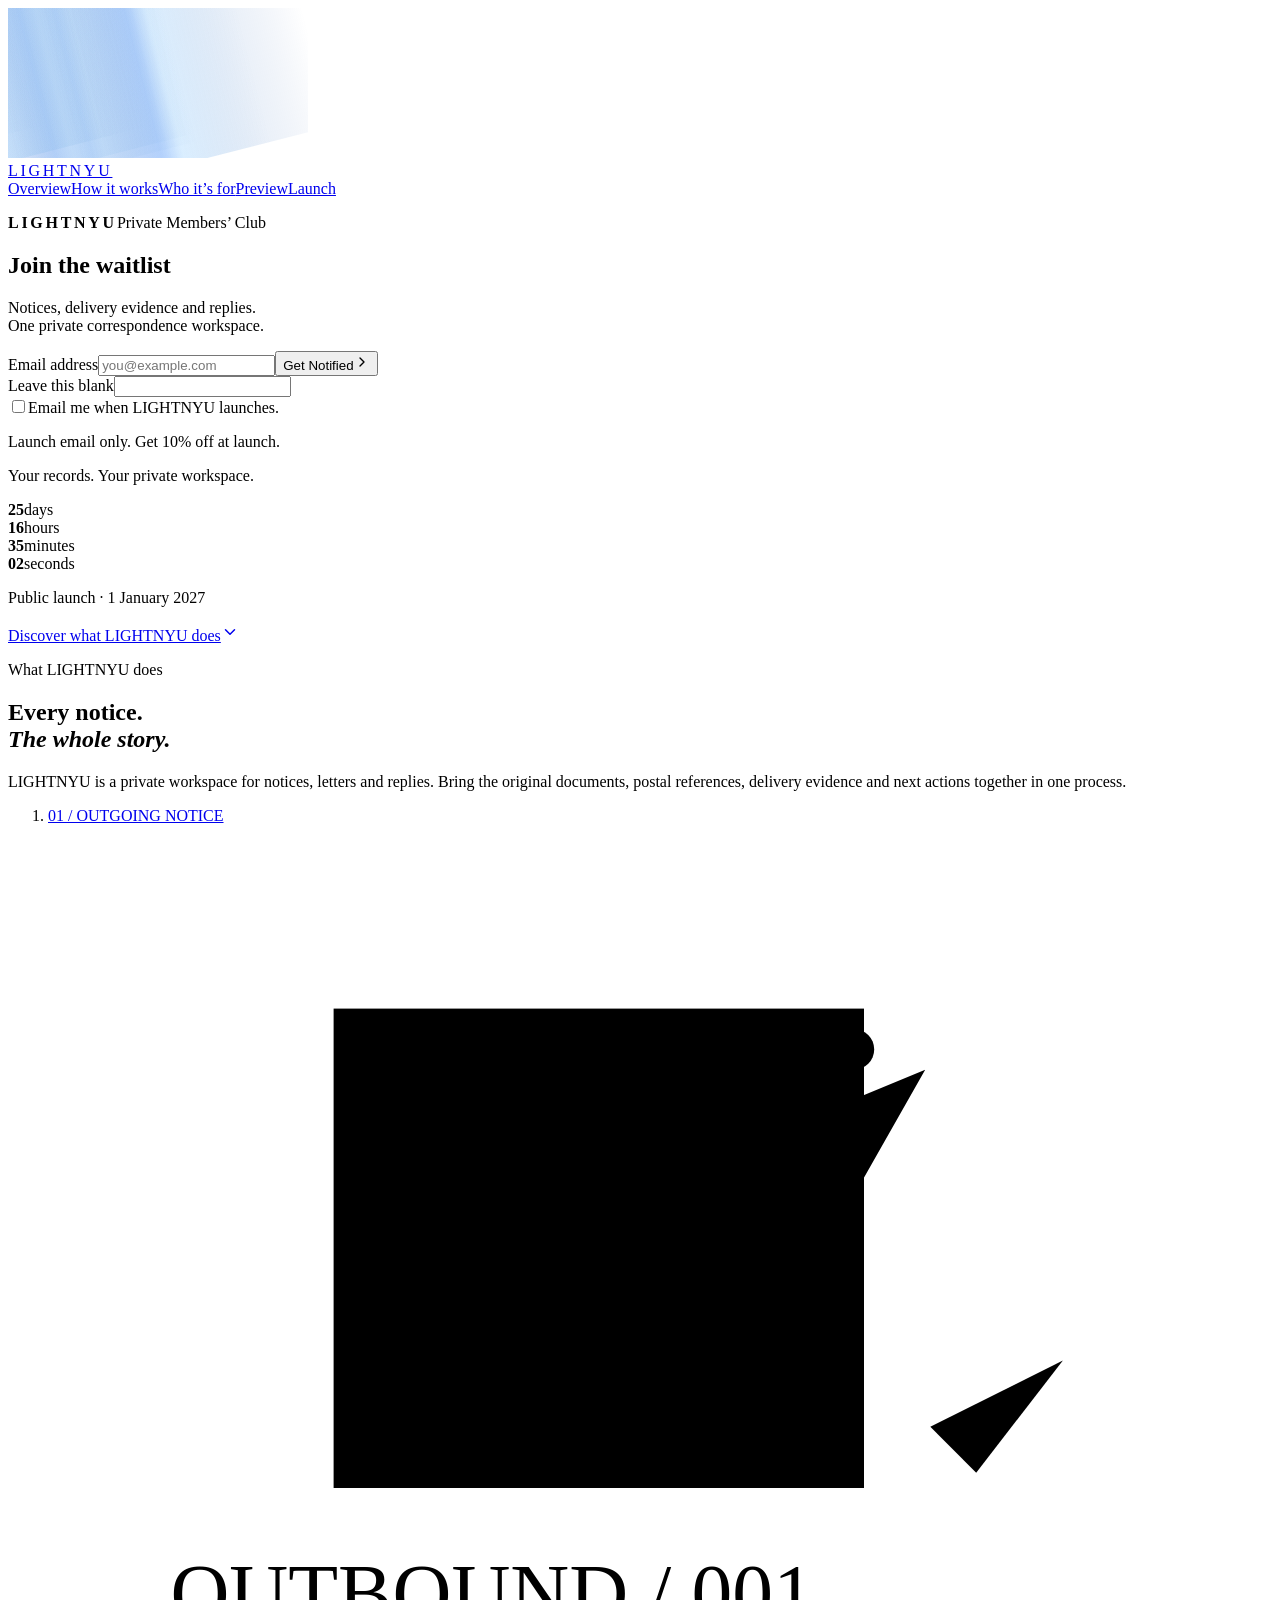
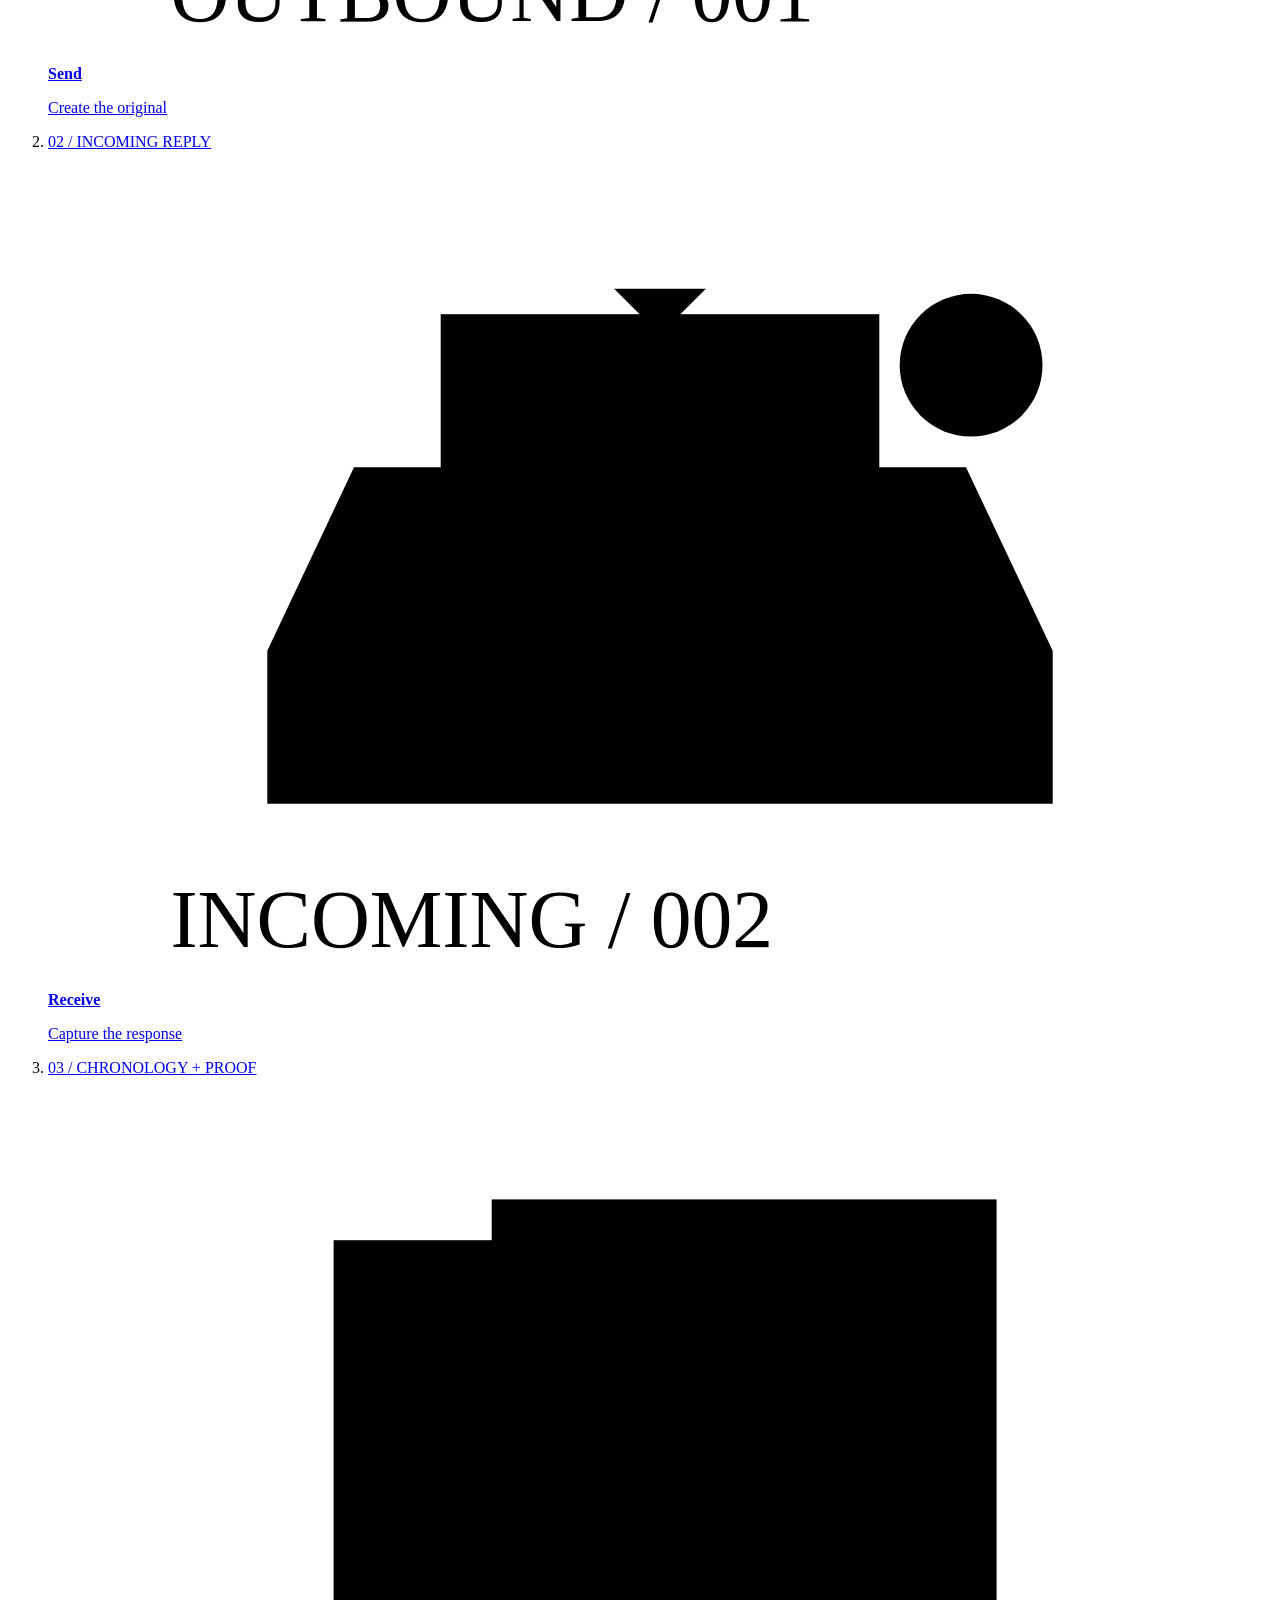
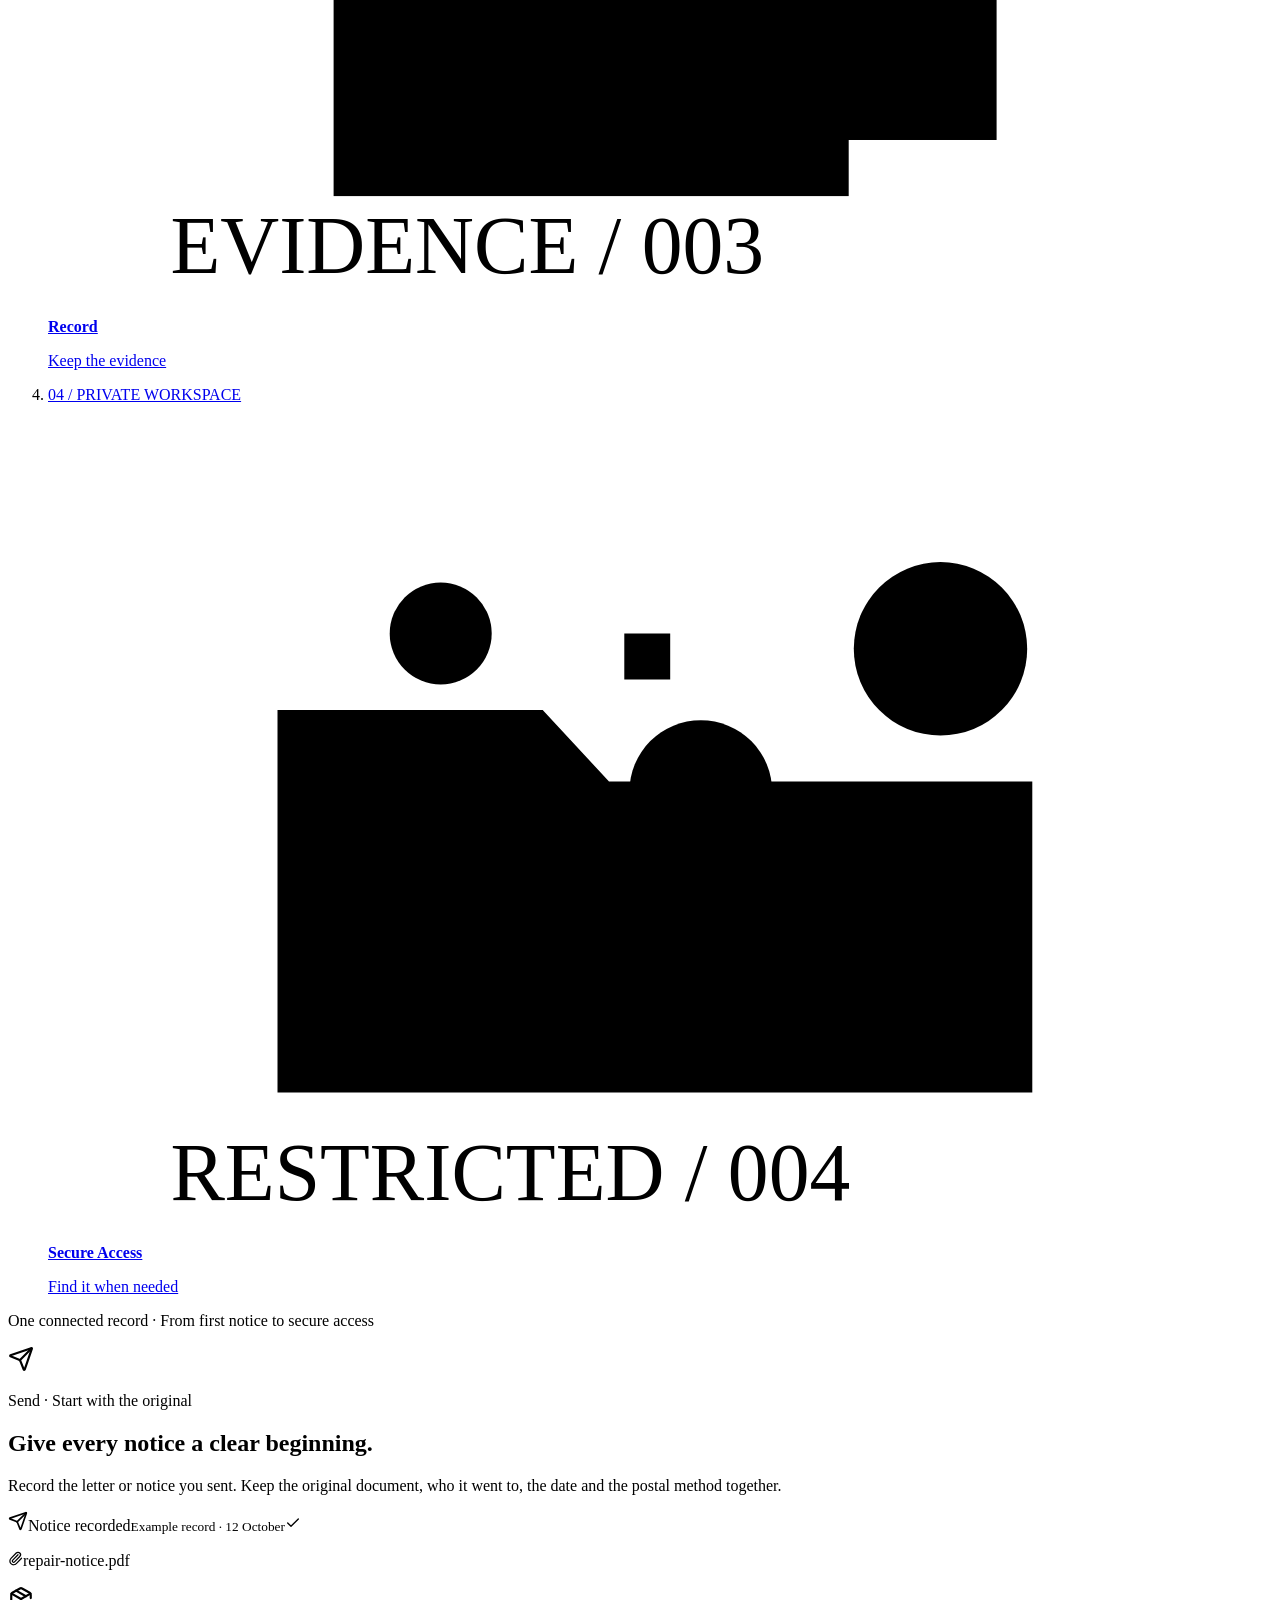
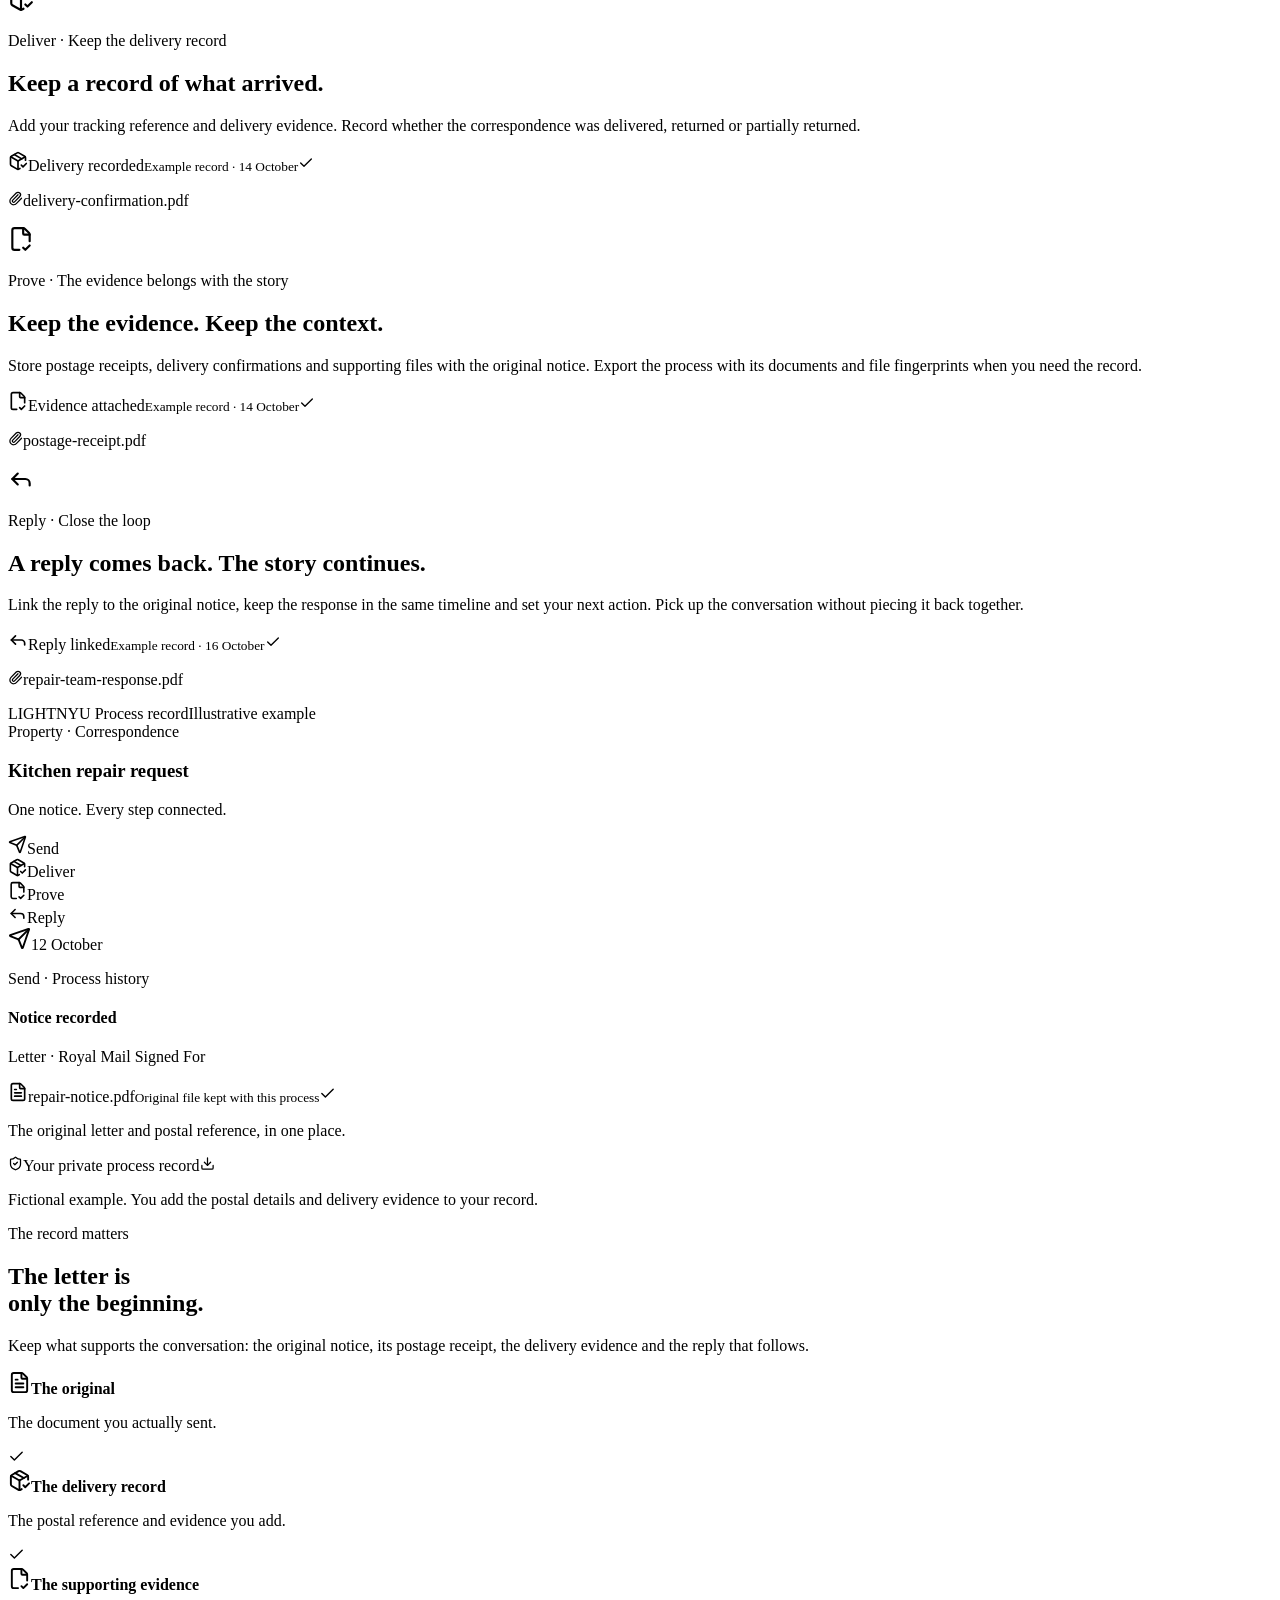
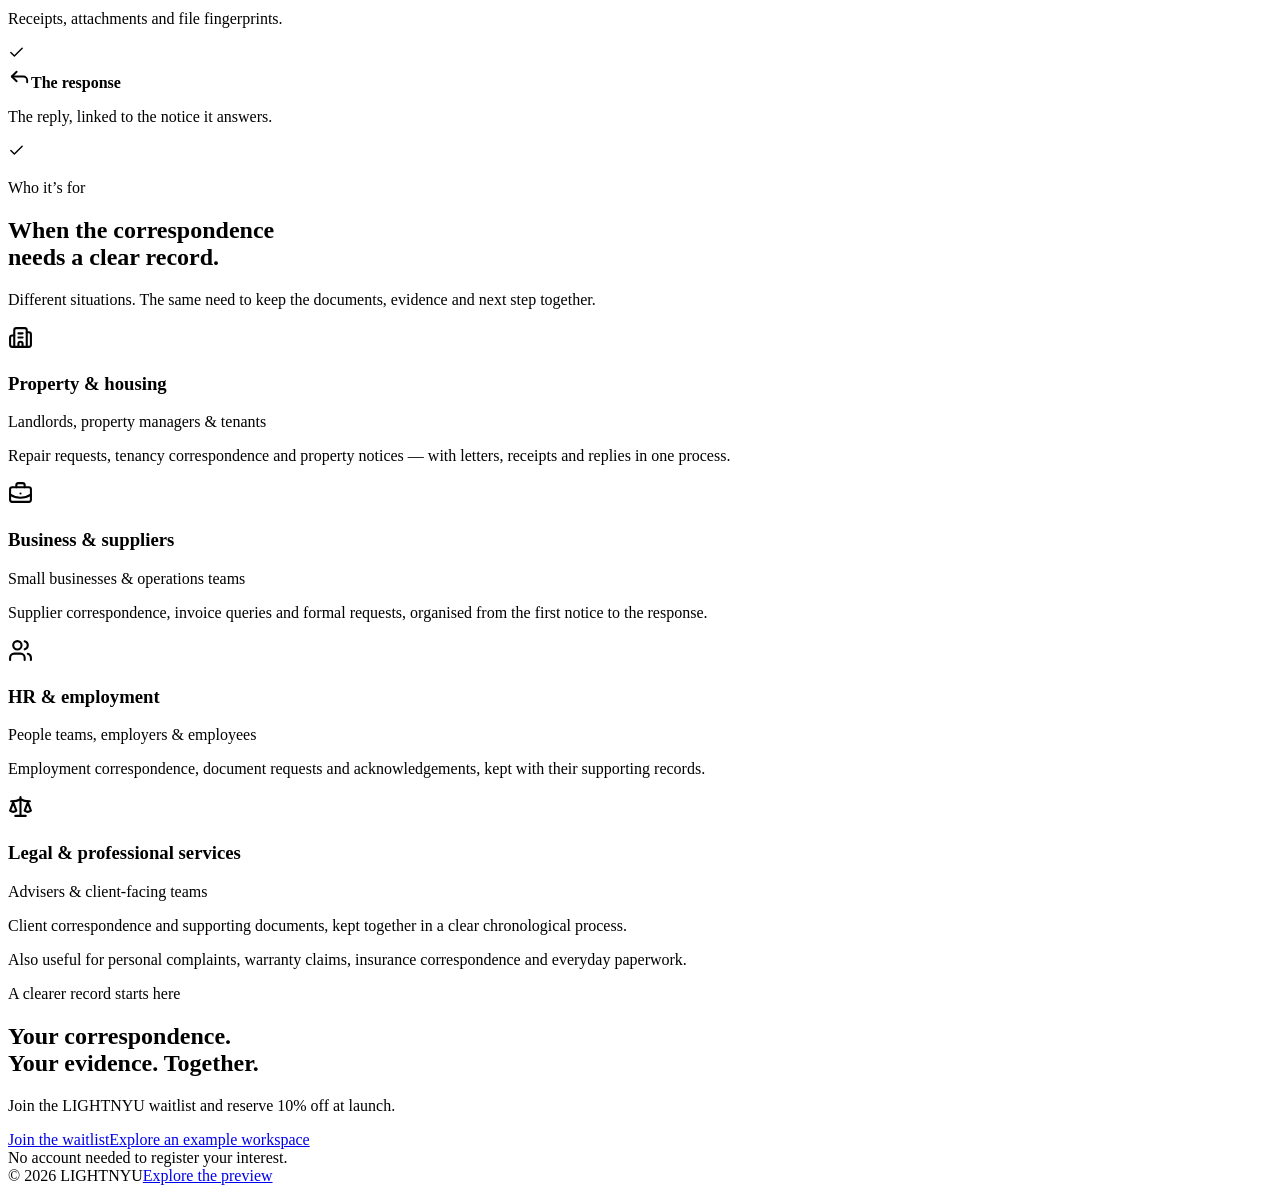
==== commit c405913c: "Fix truncated latest LIGHTNYU HTML and restore scripts, background and countdown" ====
--- a/index.html
+++ b/index.html
@@ -24,4 +24,4 @@
  <path class="aj-sec-beam" d="M125 53v11"/>
  <g class="aj-sec-ok"><circle cx="175" cy="48" r="17" class="aj-dark-ring"/><path d="m167 48 6 6 11-13" class="aj-line-bright"/></g>
  <text class="aj-svg-label" x="24" y="156">RESTRICTED / 004</text>
-</svg></div><div class="acta-j-bottom"><strong>Secure Access</strong></div><p class="acta-j-desc">Find it when needed</p><div class="acta-j-progress" aria-hidden="true"><span></span></div></a></li></ol></div><p class="acta-strip-caption acta-j-caption">One connected record · From first notice to secure access</p></section><section class="acta-workflow" id="how-it-works" aria-label="How LIGHTNYU keeps your correspondence together"><div class="acta-workflow-steps"><article id="acta-send" data-story-step="0" class="acta-workflow-step is-active"><span class="workflow-step-symbol"><svg xmlns="http://www.w3.org/2000/svg" width="26" height="26" viewBox="0 0 24 24" fill="none" stroke="currentColor" stroke-width="2" stroke-linecap="round" stroke-linejoin="round" class="lucide lucide-send" aria-hidden="true"><path d="M14.536 21.686a.5.5 0 0 0 .937-.024l6.5-19a.496.496 0 0 0-.635-.635l-19 6.5a.5.5 0 0 0-.024.937l7.93 3.18a2 2 0 0 1 1.112 1.11z"></path><path d="m21.854 2.147-10.94 10.939"></path></svg></span><p class="acta-section-eyebrow">Send<!-- --> · <!-- -->Start with the original</p><h2>Give every notice a clear beginning.</h2><p class="workflow-step-copy">Record the letter or notice you sent. Keep the original document, who it went to, the date and the postal method together.</p><div class="workflow-mobile-evidence"><div><svg xmlns="http://www.w3.org/2000/svg" width="20" height="20" viewBox="0 0 24 24" fill="none" stroke="currentColor" stroke-width="2" stroke-linecap="round" stroke-linejoin="round" class="lucide lucide-send" aria-hidden="true"><path d="M14.536 21.686a.5.5 0 0 0 .937-.024l6.5-19a.496.496 0 0 0-.635-.635l-19 6.5a.5.5 0 0 0-.024.937l7.93 3.18a2 2 0 0 1 1.112 1.11z"></path><path d="m21.854 2.147-10.94 10.939"></path></svg><span>Notice recorded<small>Example record · <!-- -->12 October</small></span><svg xmlns="http://www.w3.org/2000/svg" width="16" height="16" viewBox="0 0 24 24" fill="none" stroke="currentColor" stroke-width="2" stroke-linecap="round" stroke-linejoin="round" class="lucide lucide-check" aria-hidden="true"><path d="M20 6 9 17l-5-5"></path></svg></div><p><svg xmlns="http://www.w3.org/2000/svg" width="15" height="15" viewBox="0 0 24 24" fill="none" stroke="currentColor" stroke-width="2" stroke-linecap="round" stroke-linejoin="round" class="lucide lucide-paperclip" aria-hidden="true"><path d="m16 6-8.414 8.586a2 2 0 0 0 2.829 2.829l8.414-8.586a4 4 0 1 0-5.657-5.657l-8.379 8.551a6 6 0 1 0 8.485 8.485l8.379-8.551"></path></svg>repair-notice.pdf</p></div></article><article id="acta-deliver" data-story-step="1" class="acta-workflow-step "><span class="workflow-step-symbol"><svg xmlns="http://www.w3.org/2000/svg" width="26" height="26" viewBox="0 0 24 24" fill="none" stroke="currentColor" stroke-width="2" stroke-linecap="round" stroke-linejoin="round" class="lucide lucide-package-check" aria-hidden="true"><path d="M12 22V12"></path><path d="m16 17 2 2 4-4"></path><path d="M21 11.127V8a2 2 0 0 0-1-1.73l-7-4a2 2 0 0 0-2 0l-7 4A2 2 0 0 0 3 8v8a2 2 0 0 0 1 1.729l7 4a2 2 0 0 0 2 .001l1.32-.753"></path><path d="M3.29 7 12 12l8.71-5"></path><path d="m7.5 4.27 8.997 5.148"></path></svg></span><p class="acta-section-eyebrow">Deliver<!-- --> · <!-- -->Keep the delivery record</p><h2>Keep a record of what arrived.</h2><p class="workflow-step-copy">Add your tracking reference and delivery evidence. Record whether the correspondence was delivered, returned or partially returned.</p><div class="workflow-mobile-evidence"><div><svg xmlns="http://www.w3.org/2000/svg" width="20" height="20" viewBox="0 0 24 24" fill="none" stroke="currentColor" stroke-width="2" stroke-linecap="round" stroke-linejoin="round" class="lucide lucide-package-check" aria-hidden="true"><path d="M12 22V12"></path><path d="m16 17 2 2 4-4"></path><path d="M21 11.127V8a2 2 0 0 0-1-1.73l-7-4a2 2 0 0 0-2 0l-7 4A2 2 0 0 0 3 8v8a2 2 0 0 0 1 1.729l7 4a2 2 0 0 0 2 .001l1.32-.753"></path><path d="M3.29 7 12 12l8.71-5"></path><path d="m7.5 4.27 8.997 5.148"></path></svg><span>Delivery recorded<small>Example record · <!-- -->14 October</small></span><svg xmlns="http://www.w3.org/2000/svg" width="16" height="16" viewBox="0 0 24 24" fill="none" stroke="currentColor" stroke-width="2" stroke-linecap="round" stroke-linejoin="round" class="lucide lucide-check" aria-hidden="true"><path d="M20 6 9 17l-5-5"></path></svg></div><p><svg xmlns="http://www.w3.org/2000/svg" width="15" height="15" viewBox="0 0 24 24" fill="none" stroke="currentColor" stroke-width="2" stroke-linecap="round" stroke-linejoin="round" class="lucide lucide-paperclip" aria-hidden="true"><path d="m16 6-8.414 8.586a2 2 0 0 0 2.829 2.829l8.414-8.586a4 4 0 1 0-5.657-5.657l-8.379 8.551a6 6 0 1 0 8.485 8.485l8.379-8.551"></path></svg>delivery-confirmation.pdf</p></div></article><article id="acta-prove" data-story-step="2" class="acta-workflow-step "><span class="workflow-step-symbol"><svg xmlns="http://www.w3.org/2000/svg" width="26" height="26" viewBox="0 0 24 24" fill="none" stroke="currentColor" stroke-width="2" stroke-linecap="round" stroke-linejoin="round" class="lucide lucide-file-check-corner" aria-hidden="true"><path d="M10.5 22H6a2 2 0 0 1-2-2V4a2 2 0 0 1 2-2h8a2.4 2.4 0 0 1 1.706.706l3.588 3.588A2.4 2.4 0 0 1 20 8v6"></path><path d="M14 2v5a1 1 0 0 0 1 1h5"></path><path d="m14 20 2 2 4-4"></path></svg></span><p class="acta-section-eyebrow">Prove<!-- --> · <!-- -->The evidence belongs with the story</p><h2>Keep the evidence. Keep the context.</h2><p class="workflow-step-copy">Store postage receipts, delivery confirmations and supporting files with the original notice. Export the process with its documents and file fingerprints when you need the record.</p><div class="workflow-mobile-evidence"><div><svg xmlns="http://www.w3.org/2000/svg" width="20" height="20" viewBox="0 0 24 24" fill="none" stroke="currentColor" stroke-width="2" stroke-linecap="round" stroke-linejoin="round" class="lucide lucide-file-check-corner" aria-hidden="true"><path d="M10.5 22H6a2 2 0 0 1-2-2V4a2 2 0 0 1 2-2h8a2.4 2.4 0 0 1 1.706.706l3.588 3.588A2.4 2.4 0 0 1 20 8v6"></path><path d="M14 2v5a1 1 0 0 0 1 1h5"></path><path d="m14 20 2 2 4-4"></path></svg><span>Evidence attached<small>Example record · <!-- -->14 October</small></span><svg xmlns="http://www.w3.org/2000/svg" width="16" height="16" viewBox="0 0 24 24" fill="none" stroke="currentColor" stroke-width="2" stroke-linecap="round" stroke-linejoin="round" class="lucide lucide-check" aria-hidden="true"><path d="M20 6 9 17l-5-5"></path></svg></div><p><svg xmlns="http://www.w3.org/2000/svg" width="15" height="15" viewBox="0 0 24 24" fill="none" stroke="currentColor" stroke-width="2" stroke-linecap="round" stroke-linejoin="round" class="lucide lucide-paperclip" aria-hidden="true"><path d="m16 6-8.414 8.586a2 2 0 0 0 2.829 2.829l8.414-8.586a4 4 0 1 0-5.657-5.657l-8.379 8.551a6 6 0 1 0 8.485 8.485l8.379-8.551"></path></svg>postage-receipt.pdf</p></div></article><article id="acta-reply" data-story-step="3" class="acta-workflow-step "><span class="workflow-step-symbol"><svg xmlns="http://www.w3.org/2000/svg" width="26" height="26" viewBox="0 0 24 24" fill="none" stroke="currentColor" stroke-width="2" stroke-linecap="round" stroke-linejoin="round" class="lucide lucide-reply" aria-hidden="true"><path d="M20 18v-2a4 4 0 0 0-4-4H4"></path><path d="m9 17-5-5 5-5"></path></svg></span><p class="acta-section-eyebrow">Reply<!-- --> · <!-- -->Close the loop</p><h2>A reply comes back. The story continues.</h2><p class="workflow-step-copy">Link the reply to the original notice, keep the response in the same timeline and set your next action. Pick up the conversation without piecing it back together.</p><div class="workflow-mobile-evidence"><div><svg xmlns="http://www.w3.org/2000/svg" width="20" height="20" viewBox="0 0 24 24" fill="none" stroke="currentColor" stroke-width="2" stroke-linecap="round" stroke-linejoin="round" class="lucide lucide-reply" aria-hidden="true"><path d="M20 18v-2a4 4 0 0 0-4-4H4"></path><path d="m9 17-5-5 5-5"></path></svg><span>Reply linked<small>Example record · <!-- -->16 October</small></span><svg xmlns="http://www.w3.org/2000/svg" width="16" height="16" viewBox="0 0 24 24" fill="none" stroke="currentColor" stroke-width="2" stroke-linecap="round" stroke-linejoin="round" class="lucide lucide-check" aria-hidden="true"><path d="M20 6 9 17l-5-5"></path></svg></div><p><svg xmlns="http://www.w3.org/2000/svg" width="15" height="15" viewBox="0 0 24 24" fill="none" stroke="currentColor" stroke-width="2" stroke-linecap="round" stroke-linejoin="round" class="lucide lucide-paperclip" aria-hidden="true"><path d="m16 6-8.414 8.586a2 2 0 0 0 2.829 2.829l8.414-8.586a4 4 0 1 0-5.657-5.657l-8.379 8.551a6 6 0 1 0 8.485 8.485l8.379-8.551"></path></svg>repair-team-response.pdf</p></div></article></div><aside class="acta-proof-preview"><div class="acta-proof-window" aria-label="Illustrative LIGHTNYU record: Send"><div class="proof-window-top"><span>LIGHTNYU <i></i> Process record</span><span>Illustrative example</span></div><div class="proof-window-content"><span class="proof-process-label">Property · Correspondence</span><h3>Kitchen repair request</h3><p class="proof-process-description">One notice. Every step connected.</p><div class="proof-stage-rail" aria-hidden="true"><div class="is-complete"><svg xmlns="http://www.w3.org/2000/svg" width="19" height="19" viewBox="0 0 24 24" fill="none" stroke="currentColor" stroke-width="2" stroke-linecap="round" stroke-linejoin="round" class="lucide lucide-send" aria-hidden="true"><path d="M14.536 21.686a.5.5 0 0 0 .937-.024l6.5-19a.496.496 0 0 0-.635-.635l-19 6.5a.5.5 0 0 0-.024.937l7.93 3.18a2 2 0 0 1 1.112 1.11z"></path><path d="m21.854 2.147-10.94 10.939"></path></svg><span>Send</span></div><div class=""><svg xmlns="http://www.w3.org/2000/svg" width="19" height="19" viewBox="0 0 24 24" fill="none" stroke="currentColor" stroke-width="2" stroke-linecap="round" stroke-linejoin="round" class="lucide lucide-package-check" aria-hidden="true"><path d="M12 22V12"></path><path d="m16 17 2 2 4-4"></path><path d="M21 11.127V8a2 2 0 0 0-1-1.73l-7-4a2 2 0 0 0-2 0l-7 4A2 2 0 0 0 3 8v8a2 2 0 0 0 1 1.729l7 4a2 2 0 0 0 2 .001l1.32-.753"></path><path d="M3.29 7 12 12l8.71-5"></path><path d="m7.5 4.27 8.997 5.148"></path></svg><span>Deliver</span></div><div class=""><svg xmlns="http://www.w3.org/2000/svg" width="19" height="19" viewBox="0 0 24 24" fill="none" stroke="currentColor" stroke-width="2" stroke-linecap="round" stroke-linejoin="round" class="lucide lucide-file-check-corner" aria-hidden="true"><path d="M10.5 22H6a2 2 0 0 1-2-2V4a2 2 0 0 1 2-2h8a2.4 2.4 0 0 1 1.706.706l3.588 3.588A2.4 2.4 0 0 1 20 8v6"></path><path d="M14 2v5a1 1 0 0 0 1 1h5"></path><path d="m14 20 2 2 4-4"></path></svg><span>Prove</span></div><div class=""><svg xmlns="http://www.w3.org/2000/svg" width="19" height="19" viewBox="0 0 24 24" fill="none" stroke="currentColor" stroke-width="2" stroke-linecap="round" stroke-linejoin="round" class="lucide lucide-reply" aria-hidden="true"><path d="M20 18v-2a4 4 0 0 0-4-4H4"></path><path d="m9 17-5-5 5-5"></path></svg><span>Reply</span></div></div><div class="proof-event"><div class="proof-event-top"><span class="proof-event-icon"><svg xmlns="http://www.w3.org/2000/svg" width="23" height="23" viewBox="0 0 24 24" fill="none" stroke="currentColor" stroke-width="2" stroke-linecap="round" stroke-linejoin="round" class="lucide lucide-send" aria-hidden="true"><path d="M14.536 21.686a.5.5 0 0 0 .937-.024l6.5-19a.496.496 0 0 0-.635-.635l-19 6.5a.5.5 0 0 0-.024.937l7.93 3.18a2 2 0 0 1 1.112 1.11z"></path><path d="m21.854 2.147-10.94 10.939"></path></svg></span><span class="proof-event-date">12 October</span></div><p class="proof-event-eyebrow">Send<!-- --> · Process history</p><h4>Notice recorded</h4><p class="proof-event-detail">Letter · Royal Mail Signed For</p><div class="proof-file"><svg xmlns="http://www.w3.org/2000/svg" width="20" height="20" viewBox="0 0 24 24" fill="none" stroke="currentColor" stroke-width="2" stroke-linecap="round" stroke-linejoin="round" class="lucide lucide-file-text" aria-hidden="true"><path d="M6 22a2 2 0 0 1-2-2V4a2 2 0 0 1 2-2h8a2.4 2.4 0 0 1 1.704.706l3.588 3.588A2.4 2.4 0 0 1 20 8v12a2 2 0 0 1-2 2z"></path><path d="M14 2v5a1 1 0 0 0 1 1h5"></path><path d="M10 9H8"></path><path d="M16 13H8"></path><path d="M16 17H8"></path></svg><span>repair-notice.pdf<small>Original file kept with this process</small></span><svg xmlns="http://www.w3.org/2000/svg" width="17" height="17" viewBox="0 0 24 24" fill="none" stroke="currentColor" stroke-width="2" stroke-linecap="round" stroke-linejoin="round" class="lucide lucide-check" aria-hidden="true"><path d="M20 6 9 17l-5-5"></path></svg></div></div><p class="proof-visual-caption">The original letter and postal reference, in one place.</p></div><div class="proof-window-bottom"><svg xmlns="http://www.w3.org/2000/svg" width="15" height="15" viewBox="0 0 24 24" fill="none" stroke="currentColor" stroke-width="2" stroke-linecap="round" stroke-linejoin="round" class="lucide lucide-shield-check" aria-hidden="true"><path d="M20 13c0 5-3.5 7.5-7.66 8.95a1 1 0 0 1-.67-.01C7.5 20.5 4 18 4 13V6a1 1 0 0 1 1-1c2 0 4.5-1.2 6.24-2.72a1.17 1.17 0 0 1 1.52 0C14.51 3.81 17 5 19 5a1 1 0 0 1 1 1z"></path><path d="m9 12 2 2 4-4"></path></svg><span>Your private process record</span><svg xmlns="http://www.w3.org/2000/svg" width="15" height="15" viewBox="0 0 24 24" fill="none" stroke="currentColor" stroke-width="2" stroke-linecap="round" stroke-linejoin="round" class="lucide lucide-download" aria-hidden="true"><path d="M12 15V3"></path><path d="M21 15v4a2 2 0 0 1-2 2H5a2 2 0 0 1-2-2v-4"></path><path d="m7 10 5 5 5-5"></path></svg></div></div><p class="acta-example-note">Fictional example. You add the postal details and delivery evidence to your record.</p></aside></section><section class="acta-evidence-section" aria-labelledby="acta-evidence-title"><div><p class="acta-section-eyebrow">The record matters</p><h2 id="acta-evidence-title">The letter is<br/>only the beginning.</h2><p>Keep what supports the conversation: the original notice, its postage receipt, the delivery evidence and the reply that follows.</p></div><div class="acta-evidence-stack"><div><svg xmlns="http://www.w3.org/2000/svg" width="23" height="23" viewBox="0 0 24 24" fill="none" stroke="currentColor" stroke-width="2" stroke-linecap="round" stroke-linejoin="round" class="lucide lucide-file-text" aria-hidden="true"><path d="M6 22a2 2 0 0 1-2-2V4a2 2 0 0 1 2-2h8a2.4 2.4 0 0 1 1.704.706l3.588 3.588A2.4 2.4 0 0 1 20 8v12a2 2 0 0 1-2 2z"></path><path d="M14 2v5a1 1 0 0 0 1 1h5"></path><path d="M10 9H8"></path><path d="M16 13H8"></path><path d="M16 17H8"></path></svg><span><strong>The original</strong><p>The document you actually sent.</p></span><svg xmlns="http://www.w3.org/2000/svg" width="17" height="17" viewBox="0 0 24 24" fill="none" stroke="currentColor" stroke-width="2" stroke-linecap="round" stroke-linejoin="round" class="lucide lucide-check" aria-hidden="true"><path d="M20 6 9 17l-5-5"></path></svg></div><div><svg xmlns="http://www.w3.org/2000/svg" width="23" height="23" viewBox="0 0 24 24" fill="none" stroke="currentColor" stroke-width="2" stroke-linecap="round" stroke-linejoin="round" class="lucide lucide-package-check" aria-hidden="true"><path d="M12 22V12"></path><path d="m16 17 2 2 4-4"></path><path d="M21 11.127V8a2 2 0 0 0-1-1.73l-7-4a2 2 0 0 0-2 0l-7 4A2 2 0 0 0 3 8v8a2 2 0 0 0 1 1.729l7 4a2 2 0 0 0 2 .001l1.32-.753"></path><path d="M3.29 7 12 12l8.71-5"></path><path d="m7.5 4.27 8.997 5.148"></path></svg><span><strong>The delivery record</strong><p>The postal reference and evidence you add.</p></span><svg xmlns="http://www.w3.org/2000/svg" width="17" height="17" viewBox="0 0 24 24" fill="none" stroke="currentColor" stroke-width="2" stroke-linecap="round" stroke-linejoin="round" class="lucide lucide-check" aria-hidden="true"><path d="M20 6 9 17l-5-5"></path></svg></div><div><svg xmlns="http://www.w3.org/2000/svg" width="23" height="23" viewBox="0 0 24 24" fill="none" stroke="currentColor" stroke-width="2" stroke-linecap="round" stroke-linejoin="round" class="lucide lucide-file-check-corner" aria-hidden="true"><path d="M10.5 22H6a2 2 0 0 1-2-2V4a2 2 0 0 1 2-2h8a2.4 2.4 0 0 1 1.706.706l3.588 3.588A2.4 2.4 0 0 1 20 8v6"></path><path d="M14 2v5a1 1 0 0 0 1 1h5"></path><path d="m14 20 2 2 4-4"></path></svg><span><strong>The supporting evidence</strong><p>Receipts, attachments and file fingerprints.</p></span><svg xmlns="http://www.w3.org/2000/svg" width="17" height="17" viewBox="0 0 24 24" fill="none" stroke="currentColor" stroke-width="2" stroke-linecap="round" stroke-linejoin="round" class="lucide lucide-check" aria-hidden="true"><path d="M20 6 9 17l-5-5"></path></svg></div><div><svg xmlns="http://www.w3.org/2000/svg" width="23" height="23" viewBox="0 0 24 24" fill="none" stroke="currentColor" stroke-width="2" stroke-linecap="round" stroke-linejoin="round" class="lucide lucide-reply" aria-hidden="true"><path d="M20 18v-2a4 4 0 0 0-4-4H4"></path><path d="m9 17-5-5 5-5"></path></svg><span><strong>The response</strong><p>The reply, linked to the notice it answers.</p></span><svg xmlns="http://www.w3.org/2000/svg" width="17" height="17" viewBox="0 0 24 24" fill="none" stroke="currentColor" stroke-width="2" stroke-linecap="round" stroke-linejoin="round" class="lucide lucide-check" aria-hidden="true"><path d="M20 6 9 17l-5-5"></path></svg></div></div></section><section class="acta-industries" id="industries" aria-labelledby="acta-industries-title"><div class="acta-industries-heading"><p class="acta-section-eyebrow">Who it’s for</p><h2 id="acta-industries-title">When the correspondence<br/>needs a clear record.</h2><p>Different situations. The same need to keep the documents, evidence and next step together.</p></div><div class="acta-industry-grid"><article><svg xmlns="http://www.w3.org/2000/svg" width="25" height="25" viewBox="0 0 24 24" fill="none" stroke="currentColor" stroke-width="2" stroke-linecap="round" stroke-linejoin="round" class="lucide lucide-building2 lucide-building-2" aria-hidden="true"><path d="M10 12h4"></path><path d="M10 8h4"></path><path d="M14 21v-3a2 2 0 0 0-4 0v3"></path><path d="M6 10H4a2 2 0 0 0-2 2v7a2 2 0 0 0 2 2h16a2 2 0 0 0 2-2V9a2 2 0 0 0-2-2h-2"></path><path d="M6 21V5a2 2 0 0 1 2-2h8a2 2 0 0 1 2 2v16"></path></svg><h3>Property &amp; housing</h3><p class="industry-audience">Landlords, property managers &amp; tenants</p><p>Repair requests, tenancy correspondence and property notices — with letters, receipts and replies in one process.</p></article><article><svg xmlns="http://www.w3.org/2000/svg" width="25" height="25" viewBox="0 0 24 24" fill="none" stroke="currentColor" stroke-width="2" stroke-linecap="round" stroke-linejoin="round" class="lucide lucide-briefcase-business" aria-hidden="true"><path d="M12 12h.01"></path><path d="M16 6V4a2 2 0 0 0-2-2h-4a2 2 0 0 0-2 2v2"></path><path d="M22 13a18.15 18.15 0 0 1-20 0"></path><rect width="20" height="14" x="2" y="6" rx="2"></rect></svg><h3>Business &amp; suppliers</h3><p class="industry-audience">Small businesses &amp; operations teams</p><p>Supplier correspondence, invoice queries and formal requests, organised from the first notice to the response.</p></article><article><svg xmlns="http://www.w3.org/2000/svg" width="25" height="25" viewBox="0 0 24 24" fill="none" stroke="currentColor" stroke-width="2" stroke-linecap="round" stroke-linejoin="round" class="lucide lucide-users" aria-hidden="true"><path d="M16 21v-2a4 4 0 0 0-4-4H6a4 4 0 0 0-4 4v2"></path><path d="M16 3.128a4 4 0 0 1 0 7.744"></path><path d="M22 21v-2a4 4 0 0 0-3-3.87"></path><circle cx="9" cy="7" r="4"></circle></svg><h3>HR &amp; employment</h3><p class="industry-audience">People teams, employers &amp; employees</p><p>Employment correspondence, document requests and acknowledgements, kept with their supporting records.</p></article><article><svg xmlns="http://www.w3.org/2000/svg" width="25" height="25" viewBox="0 0 24 24" fill="none" stroke="currentColor" stroke-width="2" stroke-linecap="round" stroke-linejoin="round" class="lucide lucide-scale" aria-hidden="true"><path d="M12 3v18"></path><path d="m19 8 3 8a5 5 0 0 1-6 0zV7"></path><path d="M3 7h1a17 17 0 0 0 8-2 17 17 0 0 0 8 2h1"></path><path d="m5 8 3 8a5 5 0 0 1-6 0zV7"></path><path d="M7 21h10"></path></svg><h3>Legal &amp; professional services</h3><p class="industry-audience">Advisers &amp; client-facing teams</p><p>Client correspondence and supporting documents, kept together in a clear chronological process.</p></article></div><p class="acta-personal-use">Also useful for personal complaints, warranty claims, insurance correspondence and everyday paperwork.</p></section><section class="acta-story-closing" aria-labelledby="acta-closing-title"><p class="acta-section-eyebrow">A clearer record starts here</p><h2 id="acta-closing-title">Your correspondence.<br/>Your evidence. Together.</h2><p>Join the LIGHTNYU waitlist and reserve 10% off at launch.</p><div><a href="#register-interest" class="site-button proximity-action "><span class="proximity-content">Join the waitlist</span></a><a class="acta-preview-link" href="./demo.html">Explore an example workspace</a></div><span>No account needed to register your interest.</span></section><footer class="launch-footer"><span>© <!-- -->2026<!-- --> LIGHTNYU</span><a href="./demo.html">Explore the preview</a></footer></main+</svg></div><div class="acta-j-bottom"><strong>Secure Access</strong></div><p class="acta-j-desc">Find it when needed</p><div class="acta-j-progress" aria-hidden="true"><span></span></div></a></li></ol></div><p class="acta-strip-caption acta-j-caption">One connected record · From first notice to secure access</p></section><section class="acta-workflow" id="how-it-works" aria-label="How LIGHTNYU keeps your correspondence together"><div class="acta-workflow-steps"><article id="acta-send" data-story-step="0" class="acta-workflow-step is-active"><span class="workflow-step-symbol"><svg xmlns="http://www.w3.org/2000/svg" width="26" height="26" viewBox="0 0 24 24" fill="none" stroke="currentColor" stroke-width="2" stroke-linecap="round" stroke-linejoin="round" class="lucide lucide-send" aria-hidden="true"><path d="M14.536 21.686a.5.5 0 0 0 .937-.024l6.5-19a.496.496 0 0 0-.635-.635l-19 6.5a.5.5 0 0 0-.024.937l7.93 3.18a2 2 0 0 1 1.112 1.11z"></path><path d="m21.854 2.147-10.94 10.939"></path></svg></span><p class="acta-section-eyebrow">Send<!-- --> · <!-- -->Start with the original</p><h2>Give every notice a clear beginning.</h2><p class="workflow-step-copy">Record the letter or notice you sent. Keep the original document, who it went to, the date and the postal method together.</p><div class="workflow-mobile-evidence"><div><svg xmlns="http://www.w3.org/2000/svg" width="20" height="20" viewBox="0 0 24 24" fill="none" stroke="currentColor" stroke-width="2" stroke-linecap="round" stroke-linejoin="round" class="lucide lucide-send" aria-hidden="true"><path d="M14.536 21.686a.5.5 0 0 0 .937-.024l6.5-19a.496.496 0 0 0-.635-.635l-19 6.5a.5.5 0 0 0-.024.937l7.93 3.18a2 2 0 0 1 1.112 1.11z"></path><path d="m21.854 2.147-10.94 10.939"></path></svg><span>Notice recorded<small>Example record · <!-- -->12 October</small></span><svg xmlns="http://www.w3.org/2000/svg" width="16" height="16" viewBox="0 0 24 24" fill="none" stroke="currentColor" stroke-width="2" stroke-linecap="round" stroke-linejoin="round" class="lucide lucide-check" aria-hidden="true"><path d="M20 6 9 17l-5-5"></path></svg></div><p><svg xmlns="http://www.w3.org/2000/svg" width="15" height="15" viewBox="0 0 24 24" fill="none" stroke="currentColor" stroke-width="2" stroke-linecap="round" stroke-linejoin="round" class="lucide lucide-paperclip" aria-hidden="true"><path d="m16 6-8.414 8.586a2 2 0 0 0 2.829 2.829l8.414-8.586a4 4 0 1 0-5.657-5.657l-8.379 8.551a6 6 0 1 0 8.485 8.485l8.379-8.551"></path></svg>repair-notice.pdf</p></div></article><article id="acta-deliver" data-story-step="1" class="acta-workflow-step "><span class="workflow-step-symbol"><svg xmlns="http://www.w3.org/2000/svg" width="26" height="26" viewBox="0 0 24 24" fill="none" stroke="currentColor" stroke-width="2" stroke-linecap="round" stroke-linejoin="round" class="lucide lucide-package-check" aria-hidden="true"><path d="M12 22V12"></path><path d="m16 17 2 2 4-4"></path><path d="M21 11.127V8a2 2 0 0 0-1-1.73l-7-4a2 2 0 0 0-2 0l-7 4A2 2 0 0 0 3 8v8a2 2 0 0 0 1 1.729l7 4a2 2 0 0 0 2 .001l1.32-.753"></path><path d="M3.29 7 12 12l8.71-5"></path><path d="m7.5 4.27 8.997 5.148"></path></svg></span><p class="acta-section-eyebrow">Deliver<!-- --> · <!-- -->Keep the delivery record</p><h2>Keep a record of what arrived.</h2><p class="workflow-step-copy">Add your tracking reference and delivery evidence. Record whether the correspondence was delivered, returned or partially returned.</p><div class="workflow-mobile-evidence"><div><svg xmlns="http://www.w3.org/2000/svg" width="20" height="20" viewBox="0 0 24 24" fill="none" stroke="currentColor" stroke-width="2" stroke-linecap="round" stroke-linejoin="round" class="lucide lucide-package-check" aria-hidden="true"><path d="M12 22V12"></path><path d="m16 17 2 2 4-4"></path><path d="M21 11.127V8a2 2 0 0 0-1-1.73l-7-4a2 2 0 0 0-2 0l-7 4A2 2 0 0 0 3 8v8a2 2 0 0 0 1 1.729l7 4a2 2 0 0 0 2 .001l1.32-.753"></path><path d="M3.29 7 12 12l8.71-5"></path><path d="m7.5 4.27 8.997 5.148"></path></svg><span>Delivery recorded<small>Example record · <!-- -->14 October</small></span><svg xmlns="http://www.w3.org/2000/svg" width="16" height="16" viewBox="0 0 24 24" fill="none" stroke="currentColor" stroke-width="2" stroke-linecap="round" stroke-linejoin="round" class="lucide lucide-check" aria-hidden="true"><path d="M20 6 9 17l-5-5"></path></svg></div><p><svg xmlns="http://www.w3.org/2000/svg" width="15" height="15" viewBox="0 0 24 24" fill="none" stroke="currentColor" stroke-width="2" stroke-linecap="round" stroke-linejoin="round" class="lucide lucide-paperclip" aria-hidden="true"><path d="m16 6-8.414 8.586a2 2 0 0 0 2.829 2.829l8.414-8.586a4 4 0 1 0-5.657-5.657l-8.379 8.551a6 6 0 1 0 8.485 8.485l8.379-8.551"></path></svg>delivery-confirmation.pdf</p></div></article><article id="acta-prove" data-story-step="2" class="acta-workflow-step "><span class="workflow-step-symbol"><svg xmlns="http://www.w3.org/2000/svg" width="26" height="26" viewBox="0 0 24 24" fill="none" stroke="currentColor" stroke-width="2" stroke-linecap="round" stroke-linejoin="round" class="lucide lucide-file-check-corner" aria-hidden="true"><path d="M10.5 22H6a2 2 0 0 1-2-2V4a2 2 0 0 1 2-2h8a2.4 2.4 0 0 1 1.706.706l3.588 3.588A2.4 2.4 0 0 1 20 8v6"></path><path d="M14 2v5a1 1 0 0 0 1 1h5"></path><path d="m14 20 2 2 4-4"></path></svg></span><p class="acta-section-eyebrow">Prove<!-- --> · <!-- -->The evidence belongs with the story</p><h2>Keep the evidence. Keep the context.</h2><p class="workflow-step-copy">Store postage receipts, delivery confirmations and supporting files with the original notice. Export the process with its documents and file fingerprints when you need the record.</p><div class="workflow-mobile-evidence"><div><svg xmlns="http://www.w3.org/2000/svg" width="20" height="20" viewBox="0 0 24 24" fill="none" stroke="currentColor" stroke-width="2" stroke-linecap="round" stroke-linejoin="round" class="lucide lucide-file-check-corner" aria-hidden="true"><path d="M10.5 22H6a2 2 0 0 1-2-2V4a2 2 0 0 1 2-2h8a2.4 2.4 0 0 1 1.706.706l3.588 3.588A2.4 2.4 0 0 1 20 8v6"></path><path d="M14 2v5a1 1 0 0 0 1 1h5"></path><path d="m14 20 2 2 4-4"></path></svg><span>Evidence attached<small>Example record · <!-- -->14 October</small></span><svg xmlns="http://www.w3.org/2000/svg" width="16" height="16" viewBox="0 0 24 24" fill="none" stroke="currentColor" stroke-width="2" stroke-linecap="round" stroke-linejoin="round" class="lucide lucide-check" aria-hidden="true"><path d="M20 6 9 17l-5-5"></path></svg></div><p><svg xmlns="http://www.w3.org/2000/svg" width="15" height="15" viewBox="0 0 24 24" fill="none" stroke="currentColor" stroke-width="2" stroke-linecap="round" stroke-linejoin="round" class="lucide lucide-paperclip" aria-hidden="true"><path d="m16 6-8.414 8.586a2 2 0 0 0 2.829 2.829l8.414-8.586a4 4 0 1 0-5.657-5.657l-8.379 8.551a6 6 0 1 0 8.485 8.485l8.379-8.551"></path></svg>postage-receipt.pdf</p></div></article><article id="acta-reply" data-story-step="3" class="acta-workflow-step "><span class="workflow-step-symbol"><svg xmlns="http://www.w3.org/2000/svg" width="26" height="26" viewBox="0 0 24 24" fill="none" stroke="currentColor" stroke-width="2" stroke-linecap="round" stroke-linejoin="round" class="lucide lucide-reply" aria-hidden="true"><path d="M20 18v-2a4 4 0 0 0-4-4H4"></path><path d="m9 17-5-5 5-5"></path></svg></span><p class="acta-section-eyebrow">Reply<!-- --> · <!-- -->Close the loop</p><h2>A reply comes back. The story continues.</h2><p class="workflow-step-copy">Link the reply to the original notice, keep the response in the same timeline and set your next action. Pick up the conversation without piecing it back together.</p><div class="workflow-mobile-evidence"><div><svg xmlns="http://www.w3.org/2000/svg" width="20" height="20" viewBox="0 0 24 24" fill="none" stroke="currentColor" stroke-width="2" stroke-linecap="round" stroke-linejoin="round" class="lucide lucide-reply" aria-hidden="true"><path d="M20 18v-2a4 4 0 0 0-4-4H4"></path><path d="m9 17-5-5 5-5"></path></svg><span>Reply linked<small>Example record · <!-- -->16 October</small></span><svg xmlns="http://www.w3.org/2000/svg" width="16" height="16" viewBox="0 0 24 24" fill="none" stroke="currentColor" stroke-width="2" stroke-linecap="round" stroke-linejoin="round" class="lucide lucide-check" aria-hidden="true"><path d="M20 6 9 17l-5-5"></path></svg></div><p><svg xmlns="http://www.w3.org/2000/svg" width="15" height="15" viewBox="0 0 24 24" fill="none" stroke="currentColor" stroke-width="2" stroke-linecap="round" stroke-linejoin="round" class="lucide lucide-paperclip" aria-hidden="true"><path d="m16 6-8.414 8.586a2 2 0 0 0 2.829 2.829l8.414-8.586a4 4 0 1 0-5.657-5.657l-8.379 8.551a6 6 0 1 0 8.485 8.485l8.379-8.551"></path></svg>repair-team-response.pdf</p></div></article></div><aside class="acta-proof-preview"><div class="acta-proof-window" aria-label="Illustrative LIGHTNYU record: Send"><div class="proof-window-top"><span>LIGHTNYU <i></i> Process record</span><span>Illustrative example</span></div><div class="proof-window-content"><span class="proof-process-label">Property · Correspondence</span><h3>Kitchen repair request</h3><p class="proof-process-description">One notice. Every step connected.</p><div class="proof-stage-rail" aria-hidden="true"><div class="is-complete"><svg xmlns="http://www.w3.org/2000/svg" width="19" height="19" viewBox="0 0 24 24" fill="none" stroke="currentColor" stroke-width="2" stroke-linecap="round" stroke-linejoin="round" class="lucide lucide-send" aria-hidden="true"><path d="M14.536 21.686a.5.5 0 0 0 .937-.024l6.5-19a.496.496 0 0 0-.635-.635l-19 6.5a.5.5 0 0 0-.024.937l7.93 3.18a2 2 0 0 1 1.112 1.11z"></path><path d="m21.854 2.147-10.94 10.939"></path></svg><span>Send</span></div><div class=""><svg xmlns="http://www.w3.org/2000/svg" width="19" height="19" viewBox="0 0 24 24" fill="none" stroke="currentColor" stroke-width="2" stroke-linecap="round" stroke-linejoin="round" class="lucide lucide-package-check" aria-hidden="true"><path d="M12 22V12"></path><path d="m16 17 2 2 4-4"></path><path d="M21 11.127V8a2 2 0 0 0-1-1.73l-7-4a2 2 0 0 0-2 0l-7 4A2 2 0 0 0 3 8v8a2 2 0 0 0 1 1.729l7 4a2 2 0 0 0 2 .001l1.32-.753"></path><path d="M3.29 7 12 12l8.71-5"></path><path d="m7.5 4.27 8.997 5.148"></path></svg><span>Deliver</span></div><div class=""><svg xmlns="http://www.w3.org/2000/svg" width="19" height="19" viewBox="0 0 24 24" fill="none" stroke="currentColor" stroke-width="2" stroke-linecap="round" stroke-linejoin="round" class="lucide lucide-file-check-corner" aria-hidden="true"><path d="M10.5 22H6a2 2 0 0 1-2-2V4a2 2 0 0 1 2-2h8a2.4 2.4 0 0 1 1.706.706l3.588 3.588A2.4 2.4 0 0 1 20 8v6"></path><path d="M14 2v5a1 1 0 0 0 1 1h5"></path><path d="m14 20 2 2 4-4"></path></svg><span>Prove</span></div><div class=""><svg xmlns="http://www.w3.org/2000/svg" width="19" height="19" viewBox="0 0 24 24" fill="none" stroke="currentColor" stroke-width="2" stroke-linecap="round" stroke-linejoin="round" class="lucide lucide-reply" aria-hidden="true"><path d="M20 18v-2a4 4 0 0 0-4-4H4"></path><path d="m9 17-5-5 5-5"></path></svg><span>Reply</span></div></div><div class="proof-event"><div class="proof-event-top"><span class="proof-event-icon"><svg xmlns="http://www.w3.org/2000/svg" width="23" height="23" viewBox="0 0 24 24" fill="none" stroke="currentColor" stroke-width="2" stroke-linecap="round" stroke-linejoin="round" class="lucide lucide-send" aria-hidden="true"><path d="M14.536 21.686a.5.5 0 0 0 .937-.024l6.5-19a.496.496 0 0 0-.635-.635l-19 6.5a.5.5 0 0 0-.024.937l7.93 3.18a2 2 0 0 1 1.112 1.11z"></path><path d="m21.854 2.147-10.94 10.939"></path></svg></span><span class="proof-event-date">12 October</span></div><p class="proof-event-eyebrow">Send<!-- --> · Process history</p><h4>Notice recorded</h4><p class="proof-event-detail">Letter · Royal Mail Signed For</p><div class="proof-file"><svg xmlns="http://www.w3.org/2000/svg" width="20" height="20" viewBox="0 0 24 24" fill="none" stroke="currentColor" stroke-width="2" stroke-linecap="round" stroke-linejoin="round" class="lucide lucide-file-text" aria-hidden="true"><path d="M6 22a2 2 0 0 1-2-2V4a2 2 0 0 1 2-2h8a2.4 2.4 0 0 1 1.704.706l3.588 3.588A2.4 2.4 0 0 1 20 8v12a2 2 0 0 1-2 2z"></path><path d="M14 2v5a1 1 0 0 0 1 1h5"></path><path d="M10 9H8"></path><path d="M16 13H8"></path><path d="M16 17H8"></path></svg><span>repair-notice.pdf<small>Original file kept with this process</small></span><svg xmlns="http://www.w3.org/2000/svg" width="17" height="17" viewBox="0 0 24 24" fill="none" stroke="currentColor" stroke-width="2" stroke-linecap="round" stroke-linejoin="round" class="lucide lucide-check" aria-hidden="true"><path d="M20 6 9 17l-5-5"></path></svg></div></div><p class="proof-visual-caption">The original letter and postal reference, in one place.</p></div><div class="proof-window-bottom"><svg xmlns="http://www.w3.org/2000/svg" width="15" height="15" viewBox="0 0 24 24" fill="none" stroke="currentColor" stroke-width="2" stroke-linecap="round" stroke-linejoin="round" class="lucide lucide-shield-check" aria-hidden="true"><path d="M20 13c0 5-3.5 7.5-7.66 8.95a1 1 0 0 1-.67-.01C7.5 20.5 4 18 4 13V6a1 1 0 0 1 1-1c2 0 4.5-1.2 6.24-2.72a1.17 1.17 0 0 1 1.52 0C14.51 3.81 17 5 19 5a1 1 0 0 1 1 1z"></path><path d="m9 12 2 2 4-4"></path></svg><span>Your private process record</span><svg xmlns="http://www.w3.org/2000/svg" width="15" height="15" viewBox="0 0 24 24" fill="none" stroke="currentColor" stroke-width="2" stroke-linecap="round" stroke-linejoin="round" class="lucide lucide-download" aria-hidden="true"><path d="M12 15V3"></path><path d="M21 15v4a2 2 0 0 1-2 2H5a2 2 0 0 1-2-2v-4"></path><path d="m7 10 5 5 5-5"></path></svg></div></div><p class="acta-example-note">Fictional example. You add the postal details and delivery evidence to your record.</p></aside></section><section class="acta-evidence-section" aria-labelledby="acta-evidence-title"><div><p class="acta-section-eyebrow">The record matters</p><h2 id="acta-evidence-title">The letter is<br/>only the beginning.</h2><p>Keep what supports the conversation: the original notice, its postage receipt, the delivery evidence and the reply that follows.</p></div><div class="acta-evidence-stack"><div><svg xmlns="http://www.w3.org/2000/svg" width="23" height="23" viewBox="0 0 24 24" fill="none" stroke="currentColor" stroke-width="2" stroke-linecap="round" stroke-linejoin="round" class="lucide lucide-file-text" aria-hidden="true"><path d="M6 22a2 2 0 0 1-2-2V4a2 2 0 0 1 2-2h8a2.4 2.4 0 0 1 1.704.706l3.588 3.588A2.4 2.4 0 0 1 20 8v12a2 2 0 0 1-2 2z"></path><path d="M14 2v5a1 1 0 0 0 1 1h5"></path><path d="M10 9H8"></path><path d="M16 13H8"></path><path d="M16 17H8"></path></svg><span><strong>The original</strong><p>The document you actually sent.</p></span><svg xmlns="http://www.w3.org/2000/svg" width="17" height="17" viewBox="0 0 24 24" fill="none" stroke="currentColor" stroke-width="2" stroke-linecap="round" stroke-linejoin="round" class="lucide lucide-check" aria-hidden="true"><path d="M20 6 9 17l-5-5"></path></svg></div><div><svg xmlns="http://www.w3.org/2000/svg" width="23" height="23" viewBox="0 0 24 24" fill="none" stroke="currentColor" stroke-width="2" stroke-linecap="round" stroke-linejoin="round" class="lucide lucide-package-check" aria-hidden="true"><path d="M12 22V12"></path><path d="m16 17 2 2 4-4"></path><path d="M21 11.127V8a2 2 0 0 0-1-1.73l-7-4a2 2 0 0 0-2 0l-7 4A2 2 0 0 0 3 8v8a2 2 0 0 0 1 1.729l7 4a2 2 0 0 0 2 .001l1.32-.753"></path><path d="M3.29 7 12 12l8.71-5"></path><path d="m7.5 4.27 8.997 5.148"></path></svg><span><strong>The delivery record</strong><p>The postal reference and evidence you add.</p></span><svg xmlns="http://www.w3.org/2000/svg" width="17" height="17" viewBox="0 0 24 24" fill="none" stroke="currentColor" stroke-width="2" stroke-linecap="round" stroke-linejoin="round" class="lucide lucide-check" aria-hidden="true"><path d="M20 6 9 17l-5-5"></path></svg></div><div><svg xmlns="http://www.w3.org/2000/svg" width="23" height="23" viewBox="0 0 24 24" fill="none" stroke="currentColor" stroke-width="2" stroke-linecap="round" stroke-linejoin="round" class="lucide lucide-file-check-corner" aria-hidden="true"><path d="M10.5 22H6a2 2 0 0 1-2-2V4a2 2 0 0 1 2-2h8a2.4 2.4 0 0 1 1.706.706l3.588 3.588A2.4 2.4 0 0 1 20 8v6"></path><path d="M14 2v5a1 1 0 0 0 1 1h5"></path><path d="m14 20 2 2 4-4"></path></svg><span><strong>The supporting evidence</strong><p>Receipts, attachments and file fingerprints.</p></span><svg xmlns="http://www.w3.org/2000/svg" width="17" height="17" viewBox="0 0 24 24" fill="none" stroke="currentColor" stroke-width="2" stroke-linecap="round" stroke-linejoin="round" class="lucide lucide-check" aria-hidden="true"><path d="M20 6 9 17l-5-5"></path></svg></div><div><svg xmlns="http://www.w3.org/2000/svg" width="23" height="23" viewBox="0 0 24 24" fill="none" stroke="currentColor" stroke-width="2" stroke-linecap="round" stroke-linejoin="round" class="lucide lucide-reply" aria-hidden="true"><path d="M20 18v-2a4 4 0 0 0-4-4H4"></path><path d="m9 17-5-5 5-5"></path></svg><span><strong>The response</strong><p>The reply, linked to the notice it answers.</p></span><svg xmlns="http://www.w3.org/2000/svg" width="17" height="17" viewBox="0 0 24 24" fill="none" stroke="currentColor" stroke-width="2" stroke-linecap="round" stroke-linejoin="round" class="lucide lucide-check" aria-hidden="true"><path d="M20 6 9 17l-5-5"></path></svg></div></div></section><section class="acta-industries" id="industries" aria-labelledby="acta-industries-title"><div class="acta-industries-heading"><p class="acta-section-eyebrow">Who it’s for</p><h2 id="acta-industries-title">When the correspondence<br/>needs a clear record.</h2><p>Different situations. The same need to keep the documents, evidence and next step together.</p></div><div class="acta-industry-grid"><article><svg xmlns="http://www.w3.org/2000/svg" width="25" height="25" viewBox="0 0 24 24" fill="none" stroke="currentColor" stroke-width="2" stroke-linecap="round" stroke-linejoin="round" class="lucide lucide-building2 lucide-building-2" aria-hidden="true"><path d="M10 12h4"></path><path d="M10 8h4"></path><path d="M14 21v-3a2 2 0 0 0-4 0v3"></path><path d="M6 10H4a2 2 0 0 0-2 2v7a2 2 0 0 0 2 2h16a2 2 0 0 0 2-2V9a2 2 0 0 0-2-2h-2"></path><path d="M6 21V5a2 2 0 0 1 2-2h8a2 2 0 0 1 2 2v16"></path></svg><h3>Property &amp; housing</h3><p class="industry-audience">Landlords, property managers &amp; tenants</p><p>Repair requests, tenancy correspondence and property notices — with letters, receipts and replies in one process.</p></article><article><svg xmlns="http://www.w3.org/2000/svg" width="25" height="25" viewBox="0 0 24 24" fill="none" stroke="currentColor" stroke-width="2" stroke-linecap="round" stroke-linejoin="round" class="lucide lucide-briefcase-business" aria-hidden="true"><path d="M12 12h.01"></path><path d="M16 6V4a2 2 0 0 0-2-2h-4a2 2 0 0 0-2 2v2"></path><path d="M22 13a18.15 18.15 0 0 1-20 0"></path><rect width="20" height="14" x="2" y="6" rx="2"></rect></svg><h3>Business &amp; suppliers</h3><p class="industry-audience">Small businesses &amp; operations teams</p><p>Supplier correspondence, invoice queries and formal requests, organised from the first notice to the response.</p></article><article><svg xmlns="http://www.w3.org/2000/svg" width="25" height="25" viewBox="0 0 24 24" fill="none" stroke="currentColor" stroke-width="2" stroke-linecap="round" stroke-linejoin="round" class="lucide lucide-users" aria-hidden="true"><path d="M16 21v-2a4 4 0 0 0-4-4H6a4 4 0 0 0-4 4v2"></path><path d="M16 3.128a4 4 0 0 1 0 7.744"></path><path d="M22 21v-2a4 4 0 0 0-3-3.87"></path><circle cx="9" cy="7" r="4"></circle></svg><h3>HR &amp; employment</h3><p class="industry-audience">People teams, employers &amp; employees</p><p>Employment correspondence, document requests and acknowledgements, kept with their supporting records.</p></article><article><svg xmlns="http://www.w3.org/2000/svg" width="25" height="25" viewBox="0 0 24 24" fill="none" stroke="currentColor" stroke-width="2" stroke-linecap="round" stroke-linejoin="round" class="lucide lucide-scale" aria-hidden="true"><path d="M12 3v18"></path><path d="m19 8 3 8a5 5 0 0 1-6 0zV7"></path><path d="M3 7h1a17 17 0 0 0 8-2 17 17 0 0 0 8 2h1"></path><path d="m5 8 3 8a5 5 0 0 1-6 0zV7"></path><path d="M7 21h10"></path></svg><h3>Legal &amp; professional services</h3><p class="industry-audience">Advisers &amp; client-facing teams</p><p>Client correspondence and supporting documents, kept together in a clear chronological process.</p></article></div><p class="acta-personal-use">Also useful for personal complaints, warranty claims, insurance correspondence and everyday paperwork.</p></section><section class="acta-story-closing" aria-labelledby="acta-closing-title"><p class="acta-section-eyebrow">A clearer record starts here</p><h2 id="acta-closing-title">Your correspondence.<br/>Your evidence. Together.</h2><p>Join the LIGHTNYU waitlist and reserve 10% off at launch.</p><div><a href="#register-interest" class="site-button proximity-action "><span class="proximity-content">Join the waitlist</span></a><a class="acta-preview-link" href="./demo.html">Explore an example workspace</a></div><span>No account needed to register your interest.</span></section><footer class="launch-footer"><span>© <!-- -->2026<!-- --> LIGHTNYU</span><a href="./demo.html">Explore the preview</a></footer></main></div><script src="./latest.js" defer></script></body></html>
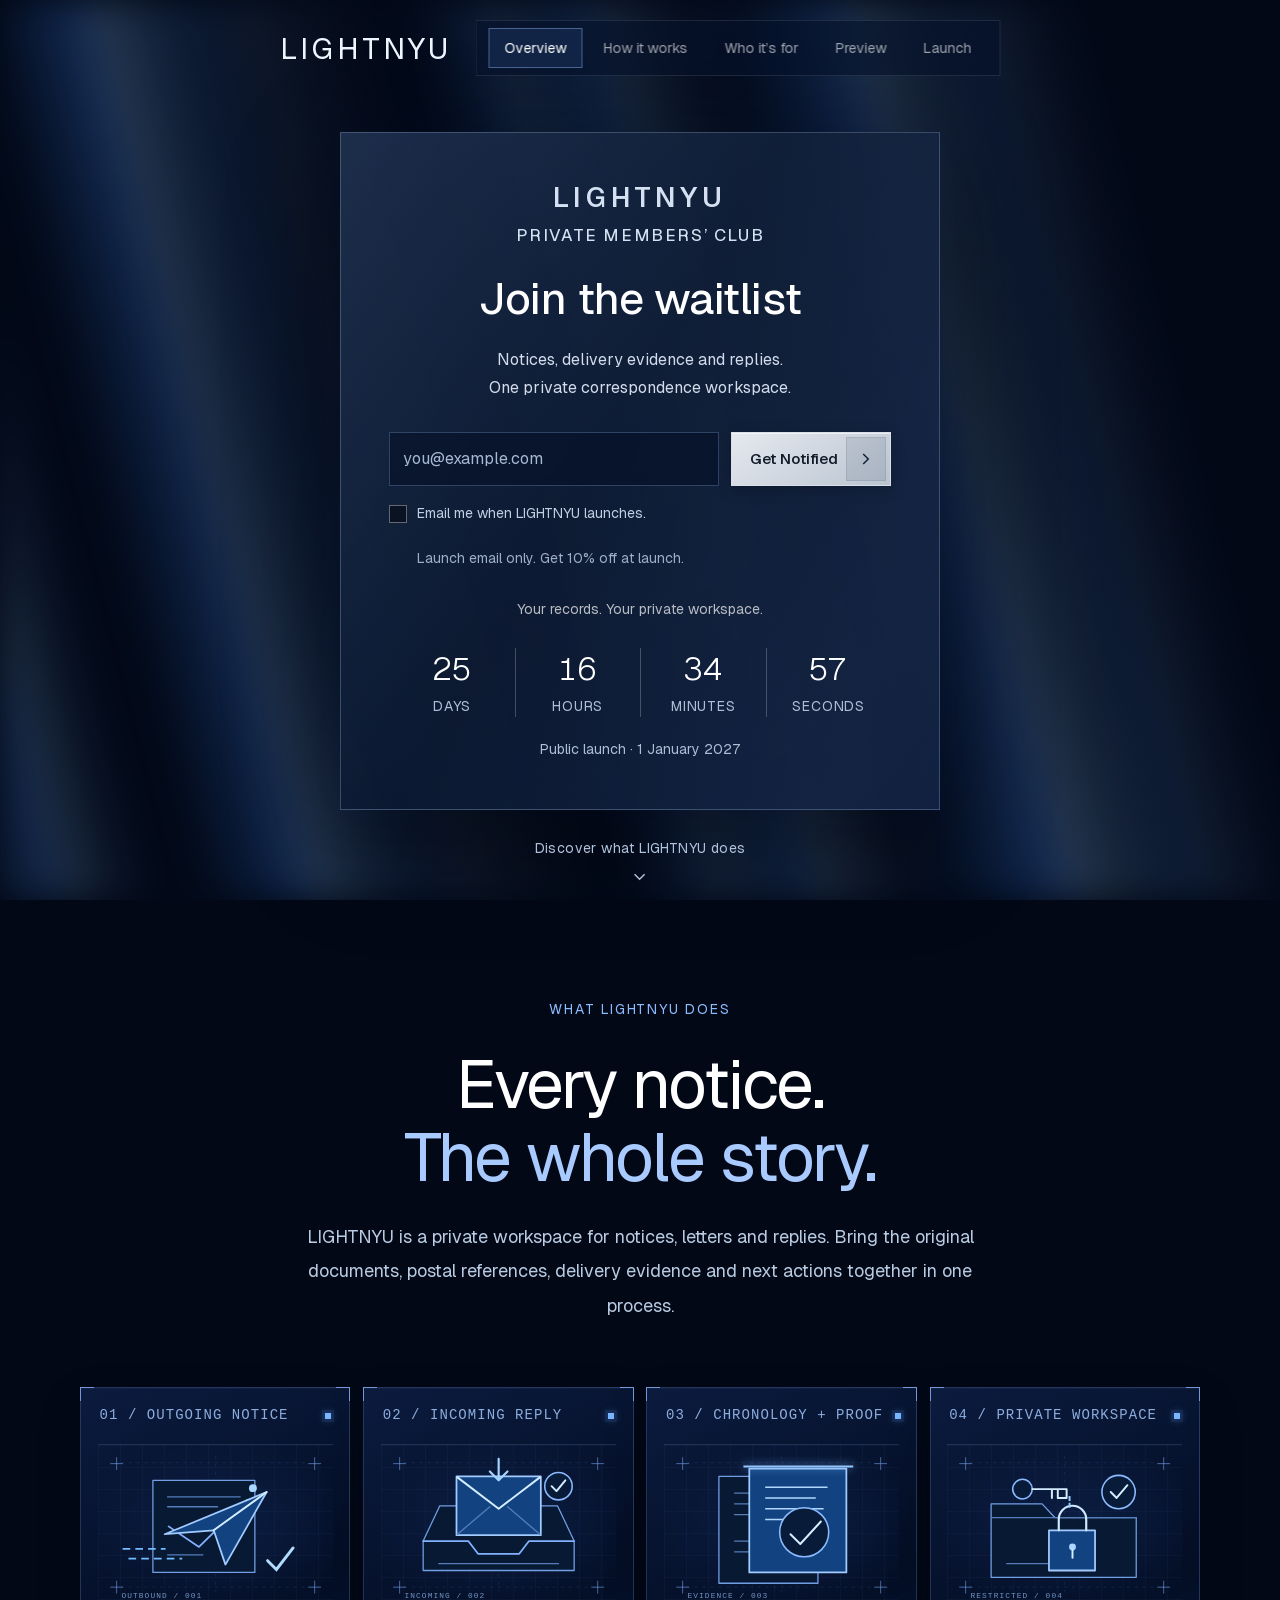
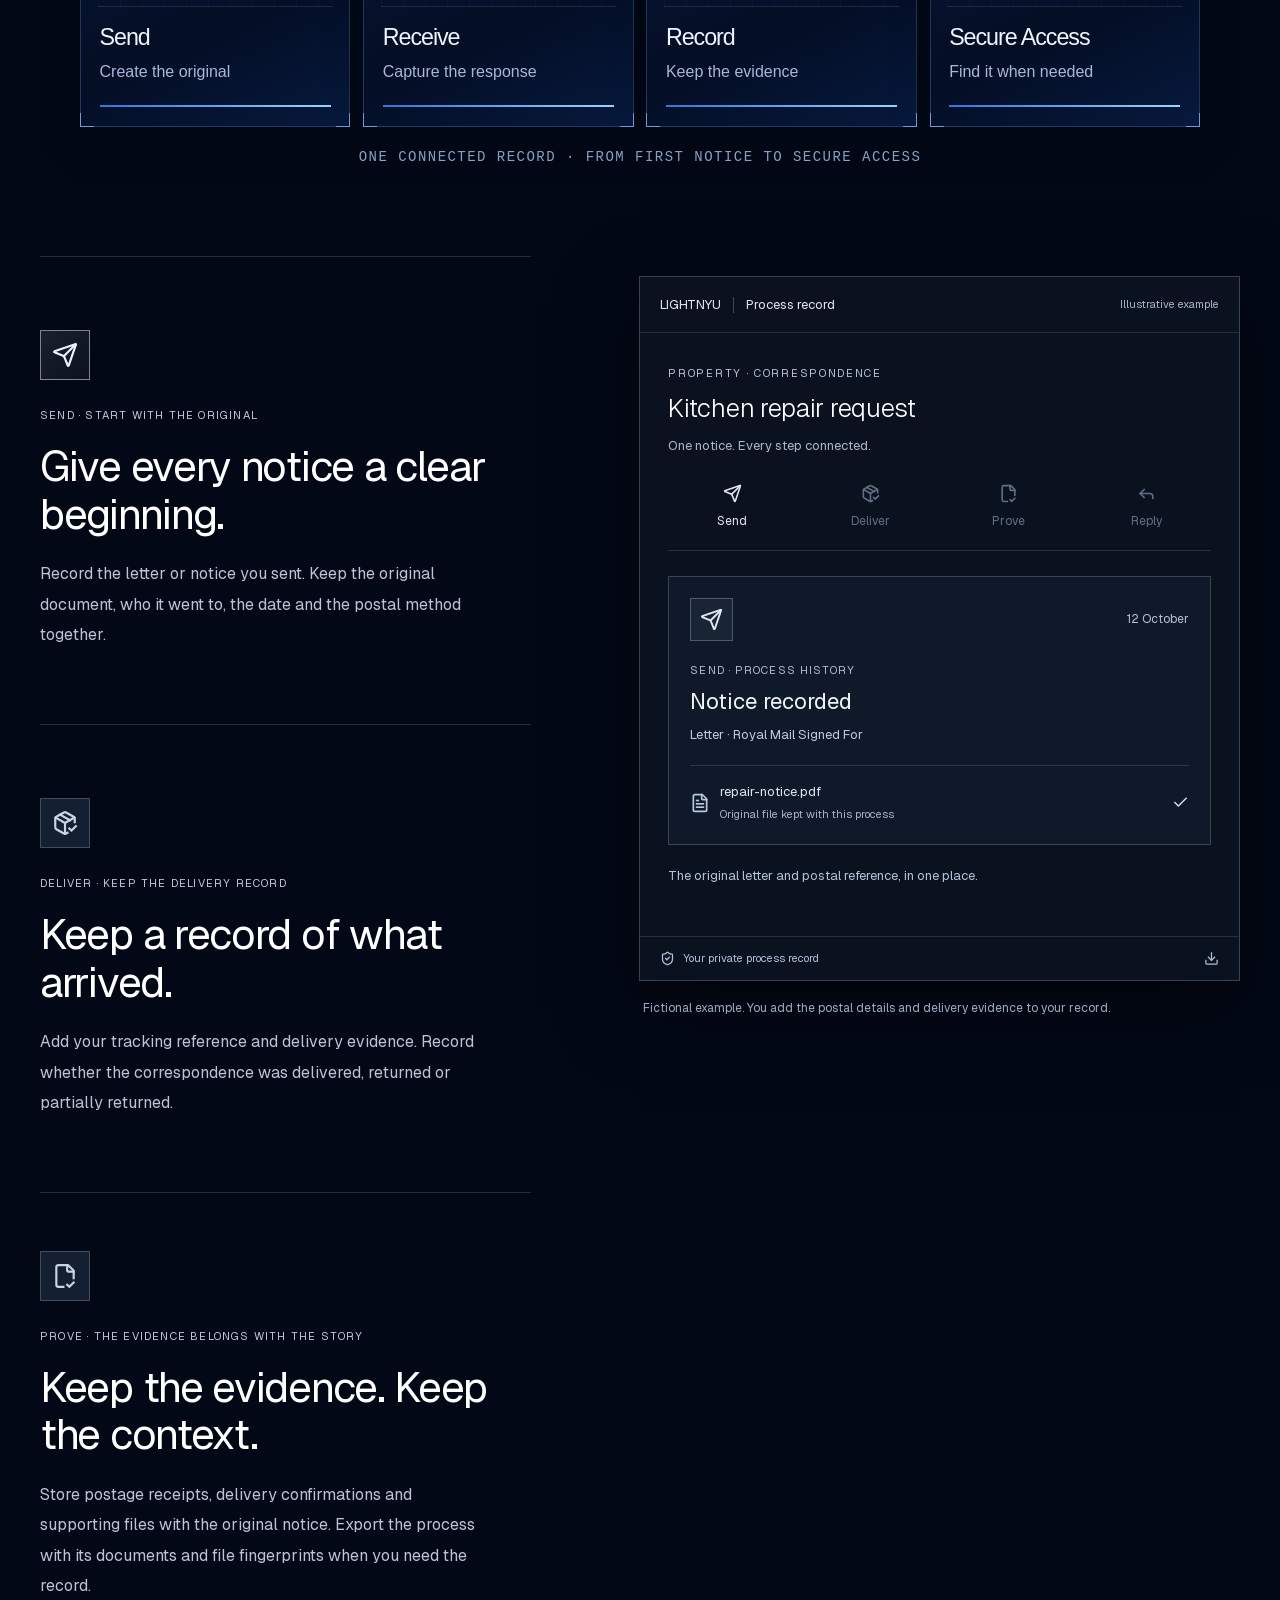
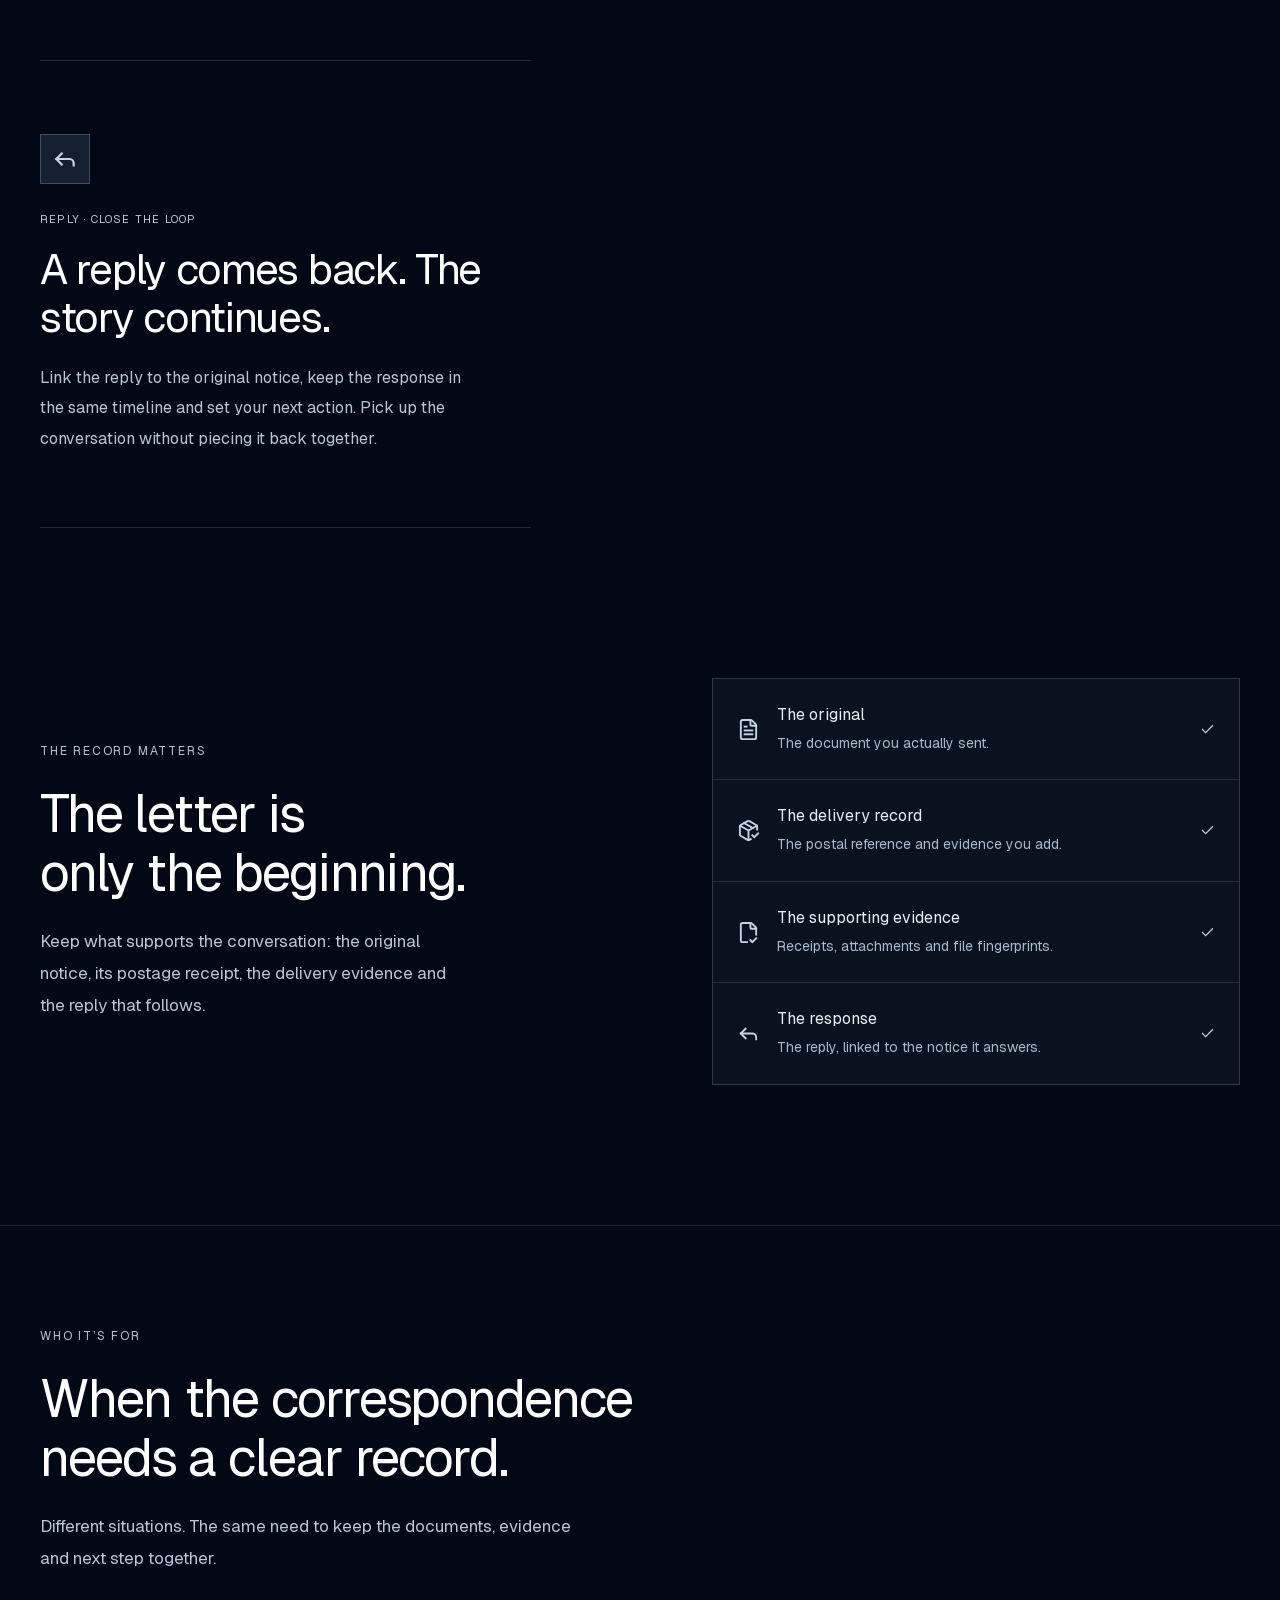
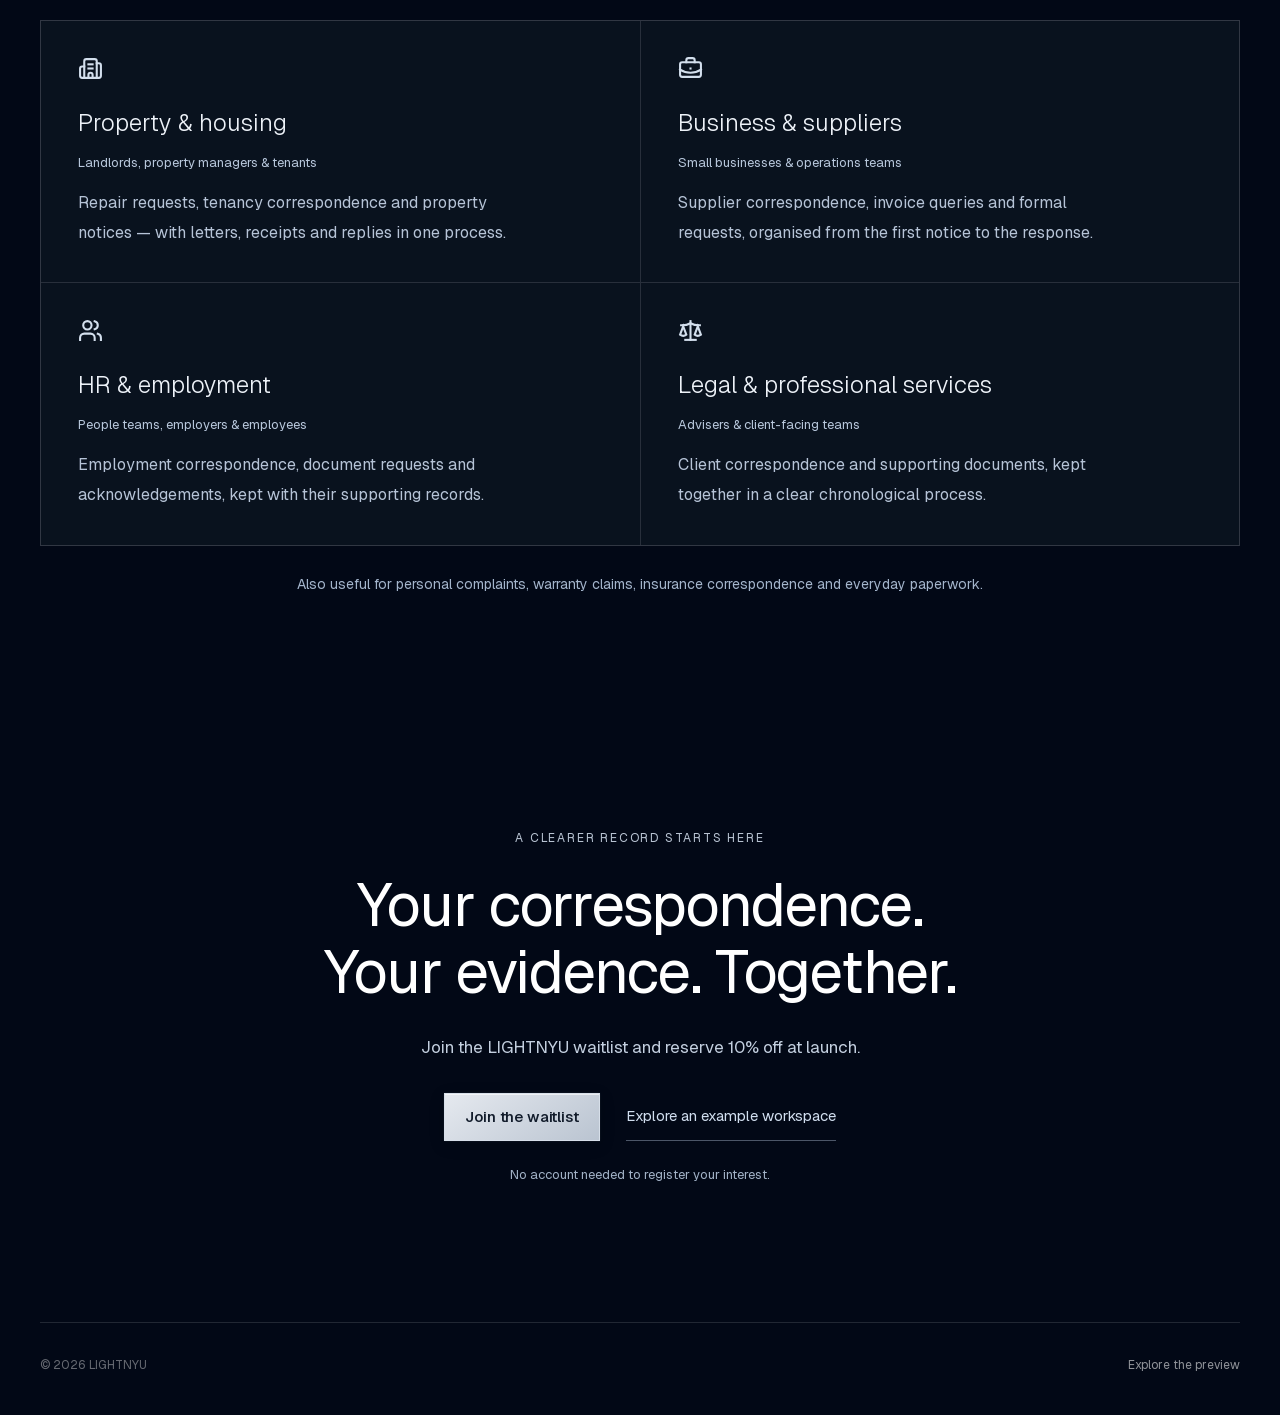
==== commit 837ec3c2: "Restore latest LIGHTNYU styling with a self-contained local stylesheet" ====
--- a/index.html
+++ b/index.html
@@ -1,4 +1,4 @@
-<!DOCTYPE html><html lang="en"><head><link rel="stylesheet" href="https://ikhnaie.anatoliim.chatgpt.site/_next/static/css/index.BdjX9THy.css"><link rel="stylesheet" href="./lightnyu.css"><link rel="icon" href="./favicon.svg"><meta charSet="utf-8"/><meta name="viewport" content="width=device-width, initial-scale=1"/><title>LIGHTNYU — Private members’ club &amp; correspondence workspace</title><meta name="description" content="A private members’ club with a personal workspace for letters, replies, documents and follow-ups. Register your interest for 10% off at launch."/>
+<!DOCTYPE html><html lang="en"><head><link rel="stylesheet" href="./lightnyu-layout.css?v=20261120"><link rel="stylesheet" href="./lightnyu.css"><link rel="icon" href="./favicon.svg"><meta charSet="utf-8"/><meta name="viewport" content="width=device-width, initial-scale=1"/><title>LIGHTNYU — Private members’ club &amp; correspondence workspace</title><meta name="description" content="A private members’ club with a personal workspace for letters, replies, documents and follow-ups. Register your interest for 10% off at launch."/>
 </head><body class="antialiased"><div class="kinetic-grid-content"><main class="acta-launch" data-landing-version="january-launch-20261119"><div class="beams-background relative min-h-screen w-full overflow-hidden bg-neutral-950 acta-shared-beams" aria-hidden="true" data-beams-background="shared"><canvas class="beams-canvas absolute inset-0"></canvas><div class="beams-veil absolute inset-0"></div></div><header class="launch-header"><div class="launch-header-center"><a class="launch-brand" href="./index.html" aria-label="LIGHTNYU home"><span>LIGHTNYU</span></a><div class="launch-navigation"><nav aria-label="Launch navigation"><a href="#register-interest" class="is-active" aria-current="page">Overview</a><a href="#product" class="">How it works</a><a href="#industries" class="">Who it’s for</a><a href="./demo.html" class="">Preview</a><a href="#launch" class="">Launch</a></nav></div></div></header><div class="launch-stage"><section class="launch-card " id="register-interest" aria-labelledby="_R_5i_-title"><div class="launch-card-content"><p class="launch-membership"><strong>LIGHTNYU</strong><span>Private Members’ Club</span></p><h1 id="_R_5i_-title">Join the waitlist</h1><p class="launch-description">Notices, delivery evidence and replies.<br/>One private correspondence workspace.</p><form class="launch-form"><div class="launch-input-row"><label class="sr-only" for="_R_5i_-email">Email address</label><input id="_R_5i_-email" type="email" placeholder="you@example.com" autoComplete="email" inputMode="email" required="" maxLength="254" aria-describedby="_R_5i_-privacy" name="email"/><button data-slot="button" data-variant="default" data-size="lg" class="inline-flex shrink-0 items-center justify-center gap-2 text-sm font-medium whitespace-nowrap transition-all outline-none focus-visible:border-ring focus-visible:ring-[3px] focus-visible:ring-ring/50 disabled:pointer-events-none disabled:opacity-50 aria-invalid:border-destructive aria-invalid:ring-destructive/20 dark:aria-invalid:ring-destructive/40 [&amp;_svg]:pointer-events-none [&amp;_svg]:shrink-0 [&amp;_svg:not([class*=&#x27;size-&#x27;])]:size-4 bg-primary text-primary-foreground hover:bg-primary/90 h-10 rounded-md px-6 has-[&gt;svg]:px-4 group relative overflow-hidden get-started-button launch-submit" type="submit"><span class="get-started-label mr-8 transition-opacity duration-500 group-hover:opacity-0">Get Notified</span><i class="get-started-icon absolute right-1 top-1 bottom-1 z-10 grid w-1/4 place-items-center transition-all duration-500 group-active:scale-95" aria-hidden="true"><svg xmlns="http://www.w3.org/2000/svg" width="16" height="16" viewBox="0 0 24 24" fill="none" stroke="currentColor" stroke-width="2" stroke-linecap="round" stroke-linejoin="round" class="lucide lucide-chevron-right" aria-hidden="true"><path d="m9 18 6-6-6-6"></path></svg></i></button></div><div class="launch-trap" aria-hidden="true"><label for="_R_5i_-website">Leave this blank<input id="_R_5i_-website" type="text" tabindex="-1" autoComplete="off" name="website"/></label></div><label class="launch-consent"><input type="checkbox" required="" name="consent" value="yes"/><span>Email me when LIGHTNYU launches.</span></label><p class="launch-privacy" id="_R_5i_-privacy">Launch email only. Get 10% off at launch.</p></form><p class="launch-assurance">Your records. Your private workspace.</p><section class="launch-clock" id="launch" aria-label="Public launch"><div class="launch-clock-values" role="timer" aria-live="off" aria-label="Countdown to 1 January 2027"><div><strong>—</strong><span>days</span></div><div><strong>—</strong><span>hours</span></div><div><strong>—</strong><span>minutes</span></div><div><strong>—</strong><span>seconds</span></div></div><p>Public launch · <time dateTime="2027-01-01T00:00:00Z">1 January 2027</time></p></section></div></section><a class="launch-scroll-cue" href="#product"><span>Discover what LIGHTNYU does</span><svg xmlns="http://www.w3.org/2000/svg" width="18" height="18" viewBox="0 0 24 24" fill="none" stroke="currentColor" stroke-width="2" stroke-linecap="round" stroke-linejoin="round" class="lucide lucide-chevron-down" aria-hidden="true"><path d="m6 9 6 6 6-6"></path></svg></a></div><section class="acta-product-intro" id="product" aria-labelledby="acta-product-title"><p class="acta-section-eyebrow">What LIGHTNYU does</p><h2 id="acta-product-title">Every notice.<br/><em>The whole story.</em></h2><p class="acta-section-lead">LIGHTNYU is a private workspace for notices, letters and replies. Bring the original documents, postal references, delivery evidence and next actions together in one process.</p><div class="acta-journey-artwork"><ol class="acta-journey" aria-label="LIGHTNYU process: Send, Receive, Record, Secure Access"><li class="acta-j-panel acta-j-send" style="--step-index:0"><a class="acta-j-link" href="#acta-send" aria-label="Send: Create the original. Explore this part of the LIGHTNYU process."><div class="acta-j-top"><span>01 / OUTGOING NOTICE</span><i aria-hidden="true"></i></div><div class="acta-j-visual"><svg viewBox="0 0 240 164" xmlns="http://www.w3.org/2000/svg" focusable="false" aria-hidden="true"><path class="aj-guides" d="M24 18h192M24 145h192M120 12v140"/><path class="aj-cross" d="M13 19h12m-6-6v12M215 19h12m-6-6v12M13 145h12m-6-6v12M215 145h12m-6-6v12"/>
   <g class="aj-send-base"><rect x="56" y="36" width="104" height="94" class="aj-surface"/><path d="M71 53h74M71 63h51M71 112h36" class="aj-line-muted"/><path d="M72 83l31 21 49-48" class="aj-line"/><circle cx="158" cy="44" r="4" class="aj-node"/></g>
   <g class="aj-send-flight"><path d="M68 91L172 48l-42 74-12-35-50 4Z" class="aj-signal-fill"/><path d="M118 87l54-39" class="aj-line-bright"/></g>
--- a/lightnyu-layout.css
+++ b/lightnyu-layout.css
@@ -0,0 +1,3 @@
+/* LIGHTNYU local layout bundle. Typeface embedded; no cross-deployment dependencies. */
+/*! tailwindcss v4.2.1 | MIT License | https://tailwindcss.com */
+@layer properties{@supports (((-webkit-hyphens:none)) and (not (margin-trim:inline))) or ((-moz-orient:inline) and (not (color:rgb(from red r g b)))){*,:before,:after{--tw-translate-x:0;--tw-translate-y:0;--tw-translate-z:0;--tw-rotate-x:initial;--tw-rotate-y:initial;--tw-rotate-z:initial;--tw-skew-x:initial;--tw-skew-y:initial;--tw-scroll-snap-strictness:proximity;--tw-space-x-reverse:0;--tw-border-style:solid;--tw-leading:initial;--tw-font-weight:initial;--tw-tracking:initial;--tw-ordinal:initial;--tw-slashed-zero:initial;--tw-numeric-figure:initial;--tw-numeric-spacing:initial;--tw-numeric-fraction:initial;--tw-shadow:0 0 #0000;--tw-shadow-color:initial;--tw-shadow-alpha:100%;--tw-inset-shadow:0 0 #0000;--tw-inset-shadow-color:initial;--tw-inset-shadow-alpha:100%;--tw-ring-color:initial;--tw-ring-shadow:0 0 #0000;--tw-inset-ring-color:initial;--tw-inset-ring-shadow:0 0 #0000;--tw-ring-inset:initial;--tw-ring-offset-width:0px;--tw-ring-offset-color:#fff;--tw-ring-offset-shadow:0 0 #0000;--tw-outline-style:solid;--tw-blur:initial;--tw-brightness:initial;--tw-contrast:initial;--tw-grayscale:initial;--tw-hue-rotate:initial;--tw-invert:initial;--tw-opacity:initial;--tw-saturate:initial;--tw-sepia:initial;--tw-drop-shadow:initial;--tw-drop-shadow-color:initial;--tw-drop-shadow-alpha:100%;--tw-drop-shadow-size:initial;--tw-duration:initial;--tw-ease:initial;--tw-scale-x:1;--tw-scale-y:1;--tw-scale-z:1;--tw-content:""}::backdrop{--tw-translate-x:0;--tw-translate-y:0;--tw-translate-z:0;--tw-rotate-x:initial;--tw-rotate-y:initial;--tw-rotate-z:initial;--tw-skew-x:initial;--tw-skew-y:initial;--tw-scroll-snap-strictness:proximity;--tw-space-x-reverse:0;--tw-border-style:solid;--tw-leading:initial;--tw-font-weight:initial;--tw-tracking:initial;--tw-ordinal:initial;--tw-slashed-zero:initial;--tw-numeric-figure:initial;--tw-numeric-spacing:initial;--tw-numeric-fraction:initial;--tw-shadow:0 0 #0000;--tw-shadow-color:initial;--tw-shadow-alpha:100%;--tw-inset-shadow:0 0 #0000;--tw-inset-shadow-color:initial;--tw-inset-shadow-alpha:100%;--tw-ring-color:initial;--tw-ring-shadow:0 0 #0000;--tw-inset-ring-color:initial;--tw-inset-ring-shadow:0 0 #0000;--tw-ring-inset:initial;--tw-ring-offset-width:0px;--tw-ring-offset-color:#fff;--tw-ring-offset-shadow:0 0 #0000;--tw-outline-style:solid;--tw-blur:initial;--tw-brightness:initial;--tw-contrast:initial;--tw-grayscale:initial;--tw-hue-rotate:initial;--tw-invert:initial;--tw-opacity:initial;--tw-saturate:initial;--tw-sepia:initial;--tw-drop-shadow:initial;--tw-drop-shadow-color:initial;--tw-drop-shadow-alpha:100%;--tw-drop-shadow-size:initial;--tw-duration:initial;--tw-ease:initial;--tw-scale-x:1;--tw-scale-y:1;--tw-scale-z:1;--tw-content:""}}}@layer theme{:root,:host{--font-sans:ui-sans-serif, system-ui, sans-serif, "Apple Color Emoji", "Segoe UI Emoji", "Segoe UI Symbol", "Noto Color Emoji";--font-mono:ui-monospace, SFMono-Regular, Menlo, Monaco, Consolas, "Liberation Mono", "Courier New", monospace;--color-neutral-950:lab(2.75381% 0 0);--color-black:#000;--color-white:#fff;--spacing:.25rem;--container-xs:20rem;--container-sm:24rem;--container-lg:32rem;--text-xs:.75rem;--text-xs--line-height:calc(1 / .75);--text-sm:.875rem;--text-sm--line-height:calc(1.25 / .875);--text-base:1rem;--text-base--line-height:calc(1.5 / 1);--text-lg:1.125rem;--text-lg--line-height:calc(1.75 / 1.125);--font-weight-normal:400;--font-weight-medium:500;--font-weight-semibold:600;--tracking-tight:-.025em;--tracking-widest:.1em;--leading-tight:1.25;--leading-snug:1.375;--leading-normal:1.5;--leading-relaxed:1.625;--radius-xs:.125rem;--radius-sm:.25rem;--radius-md:.375rem;--radius-lg:.5rem;--radius-xl:.75rem;--ease-in-out:cubic-bezier(.4, 0, .2, 1);--animate-spin:spin 1s linear infinite;--animate-pulse:pulse 2s cubic-bezier(.4, 0, .6, 1) infinite;--aspect-video:16 / 9;--default-transition-duration:.15s;--default-transition-timing-function:cubic-bezier(.4, 0, .2, 1);--default-font-family:var(--font-sans);--default-mono-font-family:var(--font-mono)}}@layer base{*,:after,:before{box-sizing:border-box;border:0 solid;margin:0;padding:0}::backdrop{box-sizing:border-box;border:0 solid;margin:0;padding:0}::file-selector-button{box-sizing:border-box;border:0 solid;margin:0;padding:0}html,:host{-webkit-text-size-adjust:100%;tab-size:4;line-height:1.5;font-family:var(--default-font-family,ui-sans-serif, system-ui, sans-serif, "Apple Color Emoji", "Segoe UI Emoji", "Segoe UI Symbol", "Noto Color Emoji");font-feature-settings:var(--default-font-feature-settings,normal);font-variation-settings:var(--default-font-variation-settings,normal);-webkit-tap-highlight-color:transparent}hr{height:0;color:inherit;border-top-width:1px}abbr:where([title]){-webkit-text-decoration:underline dotted;text-decoration:underline dotted}h1,h2,h3,h4,h5,h6{font-size:inherit;font-weight:inherit}a{color:inherit;-webkit-text-decoration:inherit;-webkit-text-decoration:inherit;-webkit-text-decoration:inherit;-webkit-text-decoration:inherit;text-decoration:inherit}b,strong{font-weight:bolder}code,kbd,samp,pre{font-family:var(--default-mono-font-family,ui-monospace, SFMono-Regular, Menlo, Monaco, Consolas, "Liberation Mono", "Courier New", monospace);font-feature-settings:var(--default-mono-font-feature-settings,normal);font-variation-settings:var(--default-mono-font-variation-settings,normal);font-size:1em}small{font-size:80%}sub,sup{vertical-align:baseline;font-size:75%;line-height:0;position:relative}sub{bottom:-.25em}sup{top:-.5em}table{text-indent:0;border-color:inherit;border-collapse:collapse}:-moz-focusring{outline:auto}progress{vertical-align:baseline}summary{display:list-item}ol,ul,menu{list-style:none}img,svg,video,canvas,audio,iframe,embed,object{vertical-align:middle;display:block}img,video{max-width:100%;height:auto}button,input,select,optgroup,textarea{font:inherit;font-feature-settings:inherit;font-variation-settings:inherit;letter-spacing:inherit;color:inherit;opacity:1;background-color:#0000;border-radius:0}::file-selector-button{font:inherit;font-feature-settings:inherit;font-variation-settings:inherit;letter-spacing:inherit;color:inherit;opacity:1;background-color:#0000;border-radius:0}:where(select:is([multiple],[size])) optgroup{font-weight:bolder}:where(select:is([multiple],[size])) optgroup option{padding-inline-start:20px}::file-selector-button{margin-inline-end:4px}::placeholder{opacity:1}@supports (not ((-webkit-appearance:-apple-pay-button))) or (contain-intrinsic-size:1px){::placeholder{color:currentColor}@supports (color:color-mix(in lab, red, red)){::placeholder{color:color-mix(in oklab, currentcolor 50%, transparent)}}}textarea{resize:vertical}::-webkit-search-decoration{-webkit-appearance:none}::-webkit-date-and-time-value{min-height:1lh;text-align:inherit}::-webkit-datetime-edit{display:inline-flex}::-webkit-datetime-edit-fields-wrapper{padding:0}::-webkit-datetime-edit{padding-block:0}::-webkit-datetime-edit-year-field{padding-block:0}::-webkit-datetime-edit-month-field{padding-block:0}::-webkit-datetime-edit-day-field{padding-block:0}::-webkit-datetime-edit-hour-field{padding-block:0}::-webkit-datetime-edit-minute-field{padding-block:0}::-webkit-datetime-edit-second-field{padding-block:0}::-webkit-datetime-edit-millisecond-field{padding-block:0}::-webkit-datetime-edit-meridiem-field{padding-block:0}::-webkit-calendar-picker-indicator{line-height:1}:-moz-ui-invalid{box-shadow:none}button,input:where([type=button],[type=reset],[type=submit]){-webkit-appearance:button;appearance:button}::file-selector-button{-webkit-appearance:button;appearance:button}::-webkit-inner-spin-button{height:auto}::-webkit-outer-spin-button{height:auto}[hidden]:where(:not([hidden=until-found])){display:none!important}}@layer components;@layer utilities{.\@container\/card-header{container:card-header/inline-size}.\@container\/field-group{container:field-group/inline-size}.pointer-events-none{pointer-events:none}.invisible{visibility:hidden}.visible{visibility:visible}.sr-only{clip-path:inset(50%);white-space:nowrap;border-width:0;width:1px;height:1px;margin:-1px;padding:0;position:absolute;overflow:hidden}.absolute{position:absolute}.fixed{position:fixed}.relative{position:relative}.static{position:static}.inset-0{inset:calc(var(--spacing) * 0)}.inset-x-0{inset-inline:calc(var(--spacing) * 0)}.inset-y-0{inset-block:calc(var(--spacing) * 0)}.inset-s-1\/2{inset-inline-start:50%}.start{inset-inline-start:var(--spacing)}.end{inset-inline-end:var(--spacing)}.-top-12{top:calc(var(--spacing) * -12)}.top-0{top:calc(var(--spacing) * 0)}.top-1{top:calc(var(--spacing) * 1)}.top-1\.5{top:calc(var(--spacing) * 1.5)}.top-1\/2{top:50%}.top-3\.5{top:calc(var(--spacing) * 3.5)}.top-4{top:calc(var(--spacing) * 4)}.top-\[1px\]{top:1px}.top-\[50\%\]{top:50%}.top-\[60\%\]{top:60%}.top-full{top:100%}.-right-12{right:calc(var(--spacing) * -12)}.right-0{right:calc(var(--spacing) * 0)}.right-1{right:calc(var(--spacing) * 1)}.right-2{right:calc(var(--spacing) * 2)}.right-3{right:calc(var(--spacing) * 3)}.right-3\.5{right:calc(var(--spacing) * 3.5)}.right-4{right:calc(var(--spacing) * 4)}.-bottom-12{bottom:calc(var(--spacing) * -12)}.bottom-0{bottom:calc(var(--spacing) * 0)}.bottom-1{bottom:calc(var(--spacing) * 1)}.-left-12{left:calc(var(--spacing) * -12)}.left-0{left:calc(var(--spacing) * 0)}.left-1\/2{left:50%}.left-2{left:calc(var(--spacing) * 2)}.left-3{left:calc(var(--spacing) * 3)}.left-\[50\%\]{left:50%}.isolate{isolation:isolate}.z-10{z-index:10}.z-20{z-index:20}.z-50{z-index:50}.z-\[1\]{z-index:1}.order-first{order:-9999}.order-last{order:9999}.col-start-2{grid-column-start:2}.row-span-2{grid-row:span 2/span 2}.row-start-1{grid-row-start:1}.m-0\!{margin:calc(var(--spacing) * 0)!important}.-mx-1{margin-inline:calc(var(--spacing) * -1)}.mx-2{margin-inline:calc(var(--spacing) * 2)}.mx-3\.5{margin-inline:calc(var(--spacing) * 3.5)}.mx-auto{margin-inline:auto}.-my-2{margin-block:calc(var(--spacing) * -2)}.my-0{margin-block:calc(var(--spacing) * 0)}.my-0\.5{margin-block:calc(var(--spacing) * .5)}.my-1{margin-block:calc(var(--spacing) * 1)}.-mt-4{margin-top:calc(var(--spacing) * -4)}.mt-0\.5{margin-top:calc(var(--spacing) * .5)}.mt-1\.5{margin-top:calc(var(--spacing) * 1.5)}.mt-2{margin-top:calc(var(--spacing) * 2)}.mt-4{margin-top:calc(var(--spacing) * 4)}.mt-auto{margin-top:auto}.mr-8{margin-right:calc(var(--spacing) * 8)}.mb-2{margin-bottom:calc(var(--spacing) * 2)}.mb-3{margin-bottom:calc(var(--spacing) * 3)}.-ml-1{margin-left:calc(var(--spacing) * -1)}.-ml-4{margin-left:calc(var(--spacing) * -4)}.ml-1{margin-left:calc(var(--spacing) * 1)}.ml-4{margin-left:calc(var(--spacing) * 4)}.ml-auto{margin-left:auto}.line-clamp-1{-webkit-line-clamp:1;-webkit-box-orient:vertical;display:-webkit-box;overflow:hidden}.line-clamp-2{-webkit-line-clamp:2;-webkit-box-orient:vertical;display:-webkit-box;overflow:hidden}.block{display:block}.contents{display:contents}.flex{display:flex}.grid{display:grid}.hidden{display:none}.inline{display:inline}.inline-flex{display:inline-flex}.table{display:table}.table-caption{display:table-caption}.table-cell{display:table-cell}.table-row{display:table-row}.field-sizing-content{field-sizing:content}.aspect-square{aspect-ratio:1}.aspect-video{aspect-ratio:var(--aspect-video)}.size-\(--cell-size\){width:var(--cell-size);height:var(--cell-size)}.size-2{width:calc(var(--spacing) * 2);height:calc(var(--spacing) * 2)}.size-2\.5{width:calc(var(--spacing) * 2.5);height:calc(var(--spacing) * 2.5)}.size-3{width:calc(var(--spacing) * 3);height:calc(var(--spacing) * 3)}.size-3\.5{width:calc(var(--spacing) * 3.5);height:calc(var(--spacing) * 3.5)}.size-4{width:calc(var(--spacing) * 4);height:calc(var(--spacing) * 4)}.size-6{width:calc(var(--spacing) * 6);height:calc(var(--spacing) * 6)}.size-7{width:calc(var(--spacing) * 7);height:calc(var(--spacing) * 7)}.size-8{width:calc(var(--spacing) * 8);height:calc(var(--spacing) * 8)}.size-9{width:calc(var(--spacing) * 9);height:calc(var(--spacing) * 9)}.size-10{width:calc(var(--spacing) * 10);height:calc(var(--spacing) * 10)}.size-16{width:calc(var(--spacing) * 16);height:calc(var(--spacing) * 16)}.size-auto{width:auto;height:auto}.size-full{width:100%;height:100%}.h-\(--cell-size\){height:var(--cell-size)}.h-1\.5{height:calc(var(--spacing) * 1.5)}.h-2{height:calc(var(--spacing) * 2)}.h-2\.5{height:calc(var(--spacing) * 2.5)}.h-4{height:calc(var(--spacing) * 4)}.h-5{height:calc(var(--spacing) * 5)}.h-6{height:calc(var(--spacing) * 6)}.h-7{height:calc(var(--spacing) * 7)}.h-8{height:calc(var(--spacing) * 8)}.h-9{height:calc(var(--spacing) * 9)}.h-10{height:calc(var(--spacing) * 10)}.h-12{height:calc(var(--spacing) * 12)}.h-\[calc\(--spacing\(5\.5\)\)\]{height:calc(calc(var(--spacing) * 5.5))}.h-\[calc\(100\%-1px\)\]{height:calc(100% - 1px)}.h-\[var\(--radix-navigation-menu-viewport-height\)\]{height:var(--radix-navigation-menu-viewport-height)}.h-\[var\(--radix-select-trigger-height\)\]{height:var(--radix-select-trigger-height)}.h-auto{height:auto}.h-full{height:100%}.h-max{height:max-content}.h-px{height:1px}.h-svh{height:100svh}.max-h-\(--radix-context-menu-content-available-height\){max-height:var(--radix-context-menu-content-available-height)}.max-h-\(--radix-dropdown-menu-content-available-height\){max-height:var(--radix-dropdown-menu-content-available-height)}.max-h-\(--radix-select-content-available-height\){max-height:var(--radix-select-content-available-height)}.max-h-96{max-height:calc(var(--spacing) * 96)}.max-h-\[300px\]{max-height:300px}.max-h-\[min\(calc\(--spacing\(96\)---spacing\(9\)\)\,calc\(var\(--available-height\)---spacing\(9\)\)\)\]{max-height:min(calc(calc(var(--spacing) * 96) - calc(var(--spacing) * 9)), calc(var(--available-height) - calc(var(--spacing) * 9)))}.min-h-0{min-height:calc(var(--spacing) * 0)}.min-h-4{min-height:calc(var(--spacing) * 4)}.min-h-9{min-height:calc(var(--spacing) * 9)}.min-h-16{min-height:calc(var(--spacing) * 16)}.min-h-full{min-height:100%}.min-h-screen{min-height:100vh}.min-h-svh{min-height:100svh}.w-\(--anchor-width\){width:var(--anchor-width)}.w-\(--cell-size\){width:var(--cell-size)}.w-\(--sidebar-width\){width:var(--sidebar-width)}.w-0{width:calc(var(--spacing) * 0)}.w-1{width:calc(var(--spacing) * 1)}.w-1\/4{width:25%}.w-2{width:calc(var(--spacing) * 2)}.w-2\.5{width:calc(var(--spacing) * 2.5)}.w-3{width:calc(var(--spacing) * 3)}.w-3\/4{width:75%}.w-4{width:calc(var(--spacing) * 4)}.w-5{width:calc(var(--spacing) * 5)}.w-9{width:calc(var(--spacing) * 9)}.w-10{width:calc(var(--spacing) * 10)}.w-24{width:calc(var(--spacing) * 24)}.w-64{width:calc(var(--spacing) * 64)}.w-72{width:calc(var(--spacing) * 72)}.w-\[100px\]{width:100px}.w-auto{width:auto}.w-fit{width:fit-content}.w-full{width:100%}.w-max{width:max-content}.w-px{width:1px}.max-w-\(--available-width\){max-width:var(--available-width)}.max-w-\(--skeleton-width\){max-width:var(--skeleton-width)}.max-w-\[80\%\]{max-width:80%}.max-w-\[calc\(100\%-2rem\)\]{max-width:calc(100% - 2rem)}.max-w-full{max-width:100%}.max-w-max{max-width:max-content}.max-w-sm{max-width:var(--container-sm)}.min-w-\(--cell-size\){min-width:var(--cell-size)}.min-w-0{min-width:calc(var(--spacing) * 0)}.min-w-5{min-width:calc(var(--spacing) * 5)}.min-w-8{min-width:calc(var(--spacing) * 8)}.min-w-9{min-width:calc(var(--spacing) * 9)}.min-w-10{min-width:calc(var(--spacing) * 10)}.min-w-16{min-width:calc(var(--spacing) * 16)}.min-w-40{min-width:calc(var(--spacing) * 40)}.min-w-\[8rem\]{min-width:8rem}.min-w-\[12rem\]{min-width:12rem}.min-w-\[calc\(var\(--anchor-width\)\+--spacing\(7\)\)\]{min-width:calc(var(--anchor-width) + calc(var(--spacing) * 7))}.min-w-\[var\(--radix-select-trigger-width\)\]{min-width:var(--radix-select-trigger-width)}.flex-1{flex:1}.shrink-0{flex-shrink:0}.grow{flex-grow:1}.grow-0{flex-grow:0}.basis-full{flex-basis:100%}.caption-bottom{caption-side:bottom}.border-collapse{border-collapse:collapse}.origin-\(--radix-context-menu-content-transform-origin\){transform-origin:var(--radix-context-menu-content-transform-origin)}.origin-\(--radix-dropdown-menu-content-transform-origin\){transform-origin:var(--radix-dropdown-menu-content-transform-origin)}.origin-\(--radix-hover-card-content-transform-origin\){transform-origin:var(--radix-hover-card-content-transform-origin)}.origin-\(--radix-menubar-content-transform-origin\){transform-origin:var(--radix-menubar-content-transform-origin)}.origin-\(--radix-popover-content-transform-origin\){transform-origin:var(--radix-popover-content-transform-origin)}.origin-\(--radix-select-content-transform-origin\){transform-origin:var(--radix-select-content-transform-origin)}.origin-\(--radix-tooltip-content-transform-origin\){transform-origin:var(--radix-tooltip-content-transform-origin)}.origin-\(--transform-origin\){transform-origin:var(--transform-origin)}.-translate-x-1\/2{--tw-translate-x:calc(calc(1 / 2 * 100%) * -1);translate:var(--tw-translate-x) var(--tw-translate-y)}.-translate-x-px{--tw-translate-x:-1px;translate:var(--tw-translate-x) var(--tw-translate-y)}.translate-x-\[-50\%\]{--tw-translate-x:-50%;translate:var(--tw-translate-x) var(--tw-translate-y)}.translate-x-px{--tw-translate-x:1px;translate:var(--tw-translate-x) var(--tw-translate-y)}.-translate-y-1\/2{--tw-translate-y:calc(calc(1 / 2 * 100%) * -1);translate:var(--tw-translate-x) var(--tw-translate-y)}.-translate-y-3\/4{--tw-translate-y:calc(calc(3 / 4 * 100%) * -1);translate:var(--tw-translate-x) var(--tw-translate-y)}.translate-y-0\.5{--tw-translate-y:calc(var(--spacing) * .5);translate:var(--tw-translate-x) var(--tw-translate-y)}.translate-y-3\/4{--tw-translate-y:calc(3 / 4 * 100%);translate:var(--tw-translate-x) var(--tw-translate-y)}.translate-y-\[-50\%\]{--tw-translate-y:-50%;translate:var(--tw-translate-x) var(--tw-translate-y)}.translate-y-\[calc\(-50\%_-_2px\)\]{--tw-translate-y:calc(-50% - 2px);translate:var(--tw-translate-x) var(--tw-translate-y)}.rotate-45{rotate:45deg}.rotate-90{rotate:90deg}.transform{transform:var(--tw-rotate-x,) var(--tw-rotate-y,) var(--tw-rotate-z,) var(--tw-skew-x,) var(--tw-skew-y,)}.animate-pulse{animation:var(--animate-pulse)}.animate-spin{animation:var(--animate-spin)}.cursor-default{cursor:default}.cursor-text{cursor:text}.touch-none{touch-action:none}.resize{resize:both}.resize-none{resize:none}.snap-x{scroll-snap-type:x var(--tw-scroll-snap-strictness)}.snap-mandatory{--tw-scroll-snap-strictness:mandatory}.scroll-my-1{scroll-margin-block:calc(var(--spacing) * 1)}.scroll-px-1{scroll-padding-inline:calc(var(--spacing) * 1)}.scroll-py-1{scroll-padding-block:calc(var(--spacing) * 1)}.list-disc{list-style-type:disc}.list-none{list-style-type:none}.appearance-none{-webkit-appearance:none;appearance:none}.auto-rows-min{grid-auto-rows:min-content}.grid-cols-\[0_1fr\]{grid-template-columns:0 1fr}.grid-rows-\[auto_1fr\]{grid-template-rows:auto 1fr}.grid-rows-\[auto_auto\]{grid-template-rows:auto auto}.flex-col{flex-direction:column}.flex-col-reverse{flex-direction:column-reverse}.flex-row{flex-direction:row}.flex-wrap{flex-wrap:wrap}.place-content-center{place-content:center}.place-items-center{place-items:center}.items-center{align-items:center}.items-end{align-items:flex-end}.items-start{align-items:flex-start}.items-stretch{align-items:stretch}.justify-between{justify-content:space-between}.justify-center{justify-content:center}.justify-start{justify-content:flex-start}.justify-items-start{justify-items:start}.gap-0\.5{gap:calc(var(--spacing) * .5)}.gap-1{gap:calc(var(--spacing) * 1)}.gap-1\.5{gap:calc(var(--spacing) * 1.5)}.gap-2{gap:calc(var(--spacing) * 2)}.gap-2\.5{gap:calc(var(--spacing) * 2.5)}.gap-3{gap:calc(var(--spacing) * 3)}.gap-4{gap:calc(var(--spacing) * 4)}.gap-6{gap:calc(var(--spacing) * 6)}.gap-7{gap:calc(var(--spacing) * 7)}.gap-8{gap:calc(var(--spacing) * 8)}.gap-\[--spacing\(var\(--gap\)\)\]{gap:calc(var(--spacing) * var(--gap))}:where(.-space-x-2>:not(:last-child)){--tw-space-x-reverse:0;margin-inline-start:calc(calc(var(--spacing) * -2) * var(--tw-space-x-reverse));margin-inline-end:calc(calc(var(--spacing) * -2) * calc(1 - var(--tw-space-x-reverse)))}.gap-y-0\.5{row-gap:calc(var(--spacing) * .5)}.self-end{align-self:flex-end}.self-start{align-self:flex-start}.self-stretch{align-self:stretch}.justify-self-end{justify-self:flex-end}.truncate{text-overflow:ellipsis;white-space:nowrap;overflow:hidden}.overflow-auto{overflow:auto}.overflow-hidden{overflow:hidden}.overflow-x-auto{overflow-x:auto}.overflow-x-hidden{overflow-x:hidden}.overflow-y-auto{overflow-y:auto}.overscroll-contain{overscroll-behavior:contain}.overscroll-x-contain{overscroll-behavior-x:contain}.rounded-\[2px\]{border-radius:2px}.rounded-\[4px\]{border-radius:4px}.rounded-\[calc\(var\(--radius\)-5px\)\]{border-radius:calc(var(--radius) - 5px)}.rounded-\[inherit\]{border-radius:inherit}.rounded-full{border-radius:3.40282e38px}.rounded-lg{border-radius:var(--radius-lg)}.rounded-md{border-radius:var(--radius-md)}.rounded-none{border-radius:0}.rounded-sm{border-radius:var(--radius-sm)}.rounded-xl{border-radius:var(--radius-xl)}.rounded-xs{border-radius:var(--radius-xs)}.rounded-l-md{border-top-left-radius:var(--radius-md);border-bottom-left-radius:var(--radius-md)}.rounded-tl-sm{border-top-left-radius:var(--radius-sm)}.rounded-r-md{border-top-right-radius:var(--radius-md);border-bottom-right-radius:var(--radius-md)}.border{border-style:var(--tw-border-style);border-width:1px}.border-0{border-style:var(--tw-border-style);border-width:0}.border-\[1\.5px\]{border-style:var(--tw-border-style);border-width:1.5px}.border-y{border-block-style:var(--tw-border-style);border-block-width:1px}.border-t{border-top-style:var(--tw-border-style);border-top-width:1px}.border-r{border-right-style:var(--tw-border-style);border-right-width:1px}.border-b{border-bottom-style:var(--tw-border-style);border-bottom-width:1px}.border-l{border-left-style:var(--tw-border-style);border-left-width:1px}.border-dashed{--tw-border-style:dashed;border-style:dashed}.border-none{--tw-border-style:none;border-style:none}.border-\(--color-border\){border-color:var(--color-border)}.border-transparent{border-color:#0000}.border-t-transparent{border-top-color:#0000}.border-l-transparent{border-left-color:#0000}.bg-\(--color-bg\){background-color:var(--color-bg)}.bg-\[Canvas\]{background-color:canvas}.bg-black\/50{background-color:#00000080}@supports (color:color-mix(in lab, red, red)){.bg-black\/50{background-color:color-mix(in oklab, var(--color-black) 50%, transparent)}}.bg-neutral-950{background-color:var(--color-neutral-950)}.bg-transparent{background-color:#0000}.bg-white{background-color:var(--color-white)}.bg-clip-padding{background-clip:padding-box}.fill-current{fill:currentColor}.p-0{padding:calc(var(--spacing) * 0)}.p-1{padding:calc(var(--spacing) * 1)}.p-2{padding:calc(var(--spacing) * 2)}.p-3{padding:calc(var(--spacing) * 3)}.p-4{padding:calc(var(--spacing) * 4)}.p-6{padding:calc(var(--spacing) * 6)}.p-\[3px\]{padding:3px}.p-px{padding:1px}.px-\(--cell-size\){padding-inline:var(--cell-size)}.px-1{padding-inline:calc(var(--spacing) * 1)}.px-1\.5{padding-inline:calc(var(--spacing) * 1.5)}.px-2{padding-inline:calc(var(--spacing) * 2)}.px-2\.5{padding-inline:calc(var(--spacing) * 2.5)}.px-3{padding-inline:calc(var(--spacing) * 3)}.px-4{padding-inline:calc(var(--spacing) * 4)}.px-6{padding-inline:calc(var(--spacing) * 6)}.py-0\.5{padding-block:calc(var(--spacing) * .5)}.py-1{padding-block:calc(var(--spacing) * 1)}.py-1\.5{padding-block:calc(var(--spacing) * 1.5)}.py-2{padding-block:calc(var(--spacing) * 2)}.py-3{padding-block:calc(var(--spacing) * 3)}.py-4{padding-block:calc(var(--spacing) * 4)}.py-6{padding-block:calc(var(--spacing) * 6)}.pt-0{padding-top:calc(var(--spacing) * 0)}.pt-3{padding-top:calc(var(--spacing) * 3)}.pt-4{padding-top:calc(var(--spacing) * 4)}.pr-1{padding-right:calc(var(--spacing) * 1)}.pr-2{padding-right:calc(var(--spacing) * 2)}.pr-2\.5{padding-right:calc(var(--spacing) * 2.5)}.pr-3{padding-right:calc(var(--spacing) * 3)}.pr-8{padding-right:calc(var(--spacing) * 8)}.pr-9{padding-right:calc(var(--spacing) * 9)}.pb-2{padding-bottom:calc(var(--spacing) * 2)}.pb-3{padding-bottom:calc(var(--spacing) * 3)}.pb-4{padding-bottom:calc(var(--spacing) * 4)}.pl-2{padding-left:calc(var(--spacing) * 2)}.pl-3{padding-left:calc(var(--spacing) * 3)}.pl-4{padding-left:calc(var(--spacing) * 4)}.pl-8{padding-left:calc(var(--spacing) * 8)}.text-center{text-align:center}.text-left{text-align:left}.align-middle{vertical-align:middle}.font-mono{font-family:var(--font-mono)}.font-sans{font-family:var(--font-sans)}.text-base{font-size:var(--text-base);line-height:var(--tw-leading,var(--text-base--line-height))}.text-lg{font-size:var(--text-lg);line-height:var(--tw-leading,var(--text-lg--line-height))}.text-sm{font-size:var(--text-sm);line-height:var(--tw-leading,var(--text-sm--line-height))}.text-sm\/relaxed{font-size:var(--text-sm);line-height:var(--leading-relaxed)}.text-xs{font-size:var(--text-xs);line-height:var(--tw-leading,var(--text-xs--line-height))}.text-\[0\.8rem\]{font-size:.8rem}.leading-none{--tw-leading:1;line-height:1}.leading-normal{--tw-leading:var(--leading-normal);line-height:var(--leading-normal)}.leading-relaxed{--tw-leading:var(--leading-relaxed);line-height:var(--leading-relaxed)}.leading-snug{--tw-leading:var(--leading-snug);line-height:var(--leading-snug)}.leading-tight{--tw-leading:var(--leading-tight);line-height:var(--leading-tight)}.font-medium{--tw-font-weight:var(--font-weight-medium);font-weight:var(--font-weight-medium)}.font-normal{--tw-font-weight:var(--font-weight-normal);font-weight:var(--font-weight-normal)}.font-semibold{--tw-font-weight:var(--font-weight-semibold);font-weight:var(--font-weight-semibold)}.tracking-tight{--tw-tracking:var(--tracking-tight);letter-spacing:var(--tracking-tight)}.tracking-widest{--tw-tracking:var(--tracking-widest);letter-spacing:var(--tracking-widest)}.text-balance{text-wrap:balance}.break-words,.wrap-break-word{overflow-wrap:break-word}.whitespace-normal{white-space:normal}.whitespace-nowrap{white-space:nowrap}.text-\[CanvasText\]{color:canvastext}.text-current{color:currentColor}.text-white{color:var(--color-white)}.tabular-nums{--tw-numeric-spacing:tabular-nums;font-variant-numeric:var(--tw-ordinal,) var(--tw-slashed-zero,) var(--tw-numeric-figure,) var(--tw-numeric-spacing,) var(--tw-numeric-fraction,)}.underline-offset-4{text-underline-offset:4px}.antialiased{-webkit-font-smoothing:antialiased;-moz-osx-font-smoothing:grayscale}.opacity-0{opacity:0}.opacity-50{opacity:.5}.opacity-60{opacity:.6}.opacity-70{opacity:.7}.shadow{--tw-shadow:0 1px 3px 0 var(--tw-shadow-color,#0000001a), 0 1px 2px -1px var(--tw-shadow-color,#0000001a);box-shadow:var(--tw-inset-shadow), var(--tw-inset-ring-shadow), var(--tw-ring-offset-shadow), var(--tw-ring-shadow), var(--tw-shadow)}.shadow-\[0_0_0_1px_var\(--sidebar-border\)\]{--tw-shadow:0 0 0 1px var(--tw-shadow-color,var(--sidebar-border));box-shadow:var(--tw-inset-shadow), var(--tw-inset-ring-shadow), var(--tw-ring-offset-shadow), var(--tw-ring-shadow), var(--tw-shadow)}.shadow-lg{--tw-shadow:0 10px 15px -3px var(--tw-shadow-color,#0000001a), 0 4px 6px -4px var(--tw-shadow-color,#0000001a);box-shadow:var(--tw-inset-shadow), var(--tw-inset-ring-shadow), var(--tw-ring-offset-shadow), var(--tw-ring-shadow), var(--tw-shadow)}.shadow-md{--tw-shadow:0 4px 6px -1px var(--tw-shadow-color,#0000001a), 0 2px 4px -2px var(--tw-shadow-color,#0000001a);box-shadow:var(--tw-inset-shadow), var(--tw-inset-ring-shadow), var(--tw-ring-offset-shadow), var(--tw-ring-shadow), var(--tw-shadow)}.shadow-none{--tw-shadow:0 0 #0000;box-shadow:var(--tw-inset-shadow), var(--tw-inset-ring-shadow), var(--tw-ring-offset-shadow), var(--tw-ring-shadow), var(--tw-shadow)}.shadow-sm{--tw-shadow:0 1px 3px 0 var(--tw-shadow-color,#0000001a), 0 1px 2px -1px var(--tw-shadow-color,#0000001a);box-shadow:var(--tw-inset-shadow), var(--tw-inset-ring-shadow), var(--tw-ring-offset-shadow), var(--tw-ring-shadow), var(--tw-shadow)}.shadow-xl{--tw-shadow:0 20px 25px -5px var(--tw-shadow-color,#0000001a), 0 8px 10px -6px var(--tw-shadow-color,#0000001a);box-shadow:var(--tw-inset-shadow), var(--tw-inset-ring-shadow), var(--tw-ring-offset-shadow), var(--tw-ring-shadow), var(--tw-shadow)}.shadow-xs{--tw-shadow:0 1px 2px 0 var(--tw-shadow-color,#0000000d);box-shadow:var(--tw-inset-shadow), var(--tw-inset-ring-shadow), var(--tw-ring-offset-shadow), var(--tw-ring-shadow), var(--tw-shadow)}.ring{--tw-ring-shadow:var(--tw-ring-inset,) 0 0 0 calc(1px + var(--tw-ring-offset-width)) var(--tw-ring-color,currentcolor);box-shadow:var(--tw-inset-shadow), var(--tw-inset-ring-shadow), var(--tw-ring-offset-shadow), var(--tw-ring-shadow), var(--tw-shadow)}.ring-0{--tw-ring-shadow:var(--tw-ring-inset,) 0 0 0 calc(0px + var(--tw-ring-offset-width)) var(--tw-ring-color,currentcolor);box-shadow:var(--tw-inset-shadow), var(--tw-inset-ring-shadow), var(--tw-ring-offset-shadow), var(--tw-ring-shadow), var(--tw-shadow)}.ring-1{--tw-ring-shadow:var(--tw-ring-inset,) 0 0 0 calc(1px + var(--tw-ring-offset-width)) var(--tw-ring-color,currentcolor);box-shadow:var(--tw-inset-shadow), var(--tw-inset-ring-shadow), var(--tw-ring-offset-shadow), var(--tw-ring-shadow), var(--tw-shadow)}.ring-2{--tw-ring-shadow:var(--tw-ring-inset,) 0 0 0 calc(2px + var(--tw-ring-offset-width)) var(--tw-ring-color,currentcolor);box-shadow:var(--tw-inset-shadow), var(--tw-inset-ring-shadow), var(--tw-ring-offset-shadow), var(--tw-ring-shadow), var(--tw-shadow)}.ring-3{--tw-ring-shadow:var(--tw-ring-inset,) 0 0 0 calc(3px + var(--tw-ring-offset-width)) var(--tw-ring-color,currentcolor);box-shadow:var(--tw-inset-shadow), var(--tw-inset-ring-shadow), var(--tw-ring-offset-shadow), var(--tw-ring-shadow), var(--tw-shadow)}.outline-hidden{--tw-outline-style:none;outline-style:none}@media (forced-colors:active){.outline-hidden{outline-offset:2px;outline:2px solid #0000}}.outline{outline-style:var(--tw-outline-style);outline-width:1px}.blur{--tw-blur:blur(8px);filter:var(--tw-blur,) var(--tw-brightness,) var(--tw-contrast,) var(--tw-grayscale,) var(--tw-hue-rotate,) var(--tw-invert,) var(--tw-saturate,) var(--tw-sepia,) var(--tw-drop-shadow,)}.filter{filter:var(--tw-blur,) var(--tw-brightness,) var(--tw-contrast,) var(--tw-grayscale,) var(--tw-hue-rotate,) var(--tw-invert,) var(--tw-saturate,) var(--tw-sepia,) var(--tw-drop-shadow,)}.transition{transition-property:color,background-color,border-color,outline-color,text-decoration-color,fill,stroke,--tw-gradient-from,--tw-gradient-via,--tw-gradient-to,opacity,box-shadow,transform,translate,scale,rotate,filter,-webkit-backdrop-filter,backdrop-filter,display,content-visibility,overlay,pointer-events;transition-timing-function:var(--tw-ease,var(--default-transition-timing-function));transition-duration:var(--tw-duration,var(--default-transition-duration))}.transition-\[color\,box-shadow\]{transition-property:color,box-shadow;transition-timing-function:var(--tw-ease,var(--default-transition-timing-function));transition-duration:var(--tw-duration,var(--default-transition-duration))}.transition-\[left\,right\,width\]{transition-property:left,right,width;transition-timing-function:var(--tw-ease,var(--default-transition-timing-function));transition-duration:var(--tw-duration,var(--default-transition-duration))}.transition-\[margin\,opacity\]{transition-property:margin,opacity;transition-timing-function:var(--tw-ease,var(--default-transition-timing-function));transition-duration:var(--tw-duration,var(--default-transition-duration))}.transition-\[translate\,scale\,opacity\]{transition-property:translate,scale,opacity;transition-timing-function:var(--tw-ease,var(--default-transition-timing-function));transition-duration:var(--tw-duration,var(--default-transition-duration))}.transition-\[width\,height\,padding\]{transition-property:width,height,padding;transition-timing-function:var(--tw-ease,var(--default-transition-timing-function));transition-duration:var(--tw-duration,var(--default-transition-duration))}.transition-\[width\]{transition-property:width;transition-timing-function:var(--tw-ease,var(--default-transition-timing-function));transition-duration:var(--tw-duration,var(--default-transition-duration))}.transition-all{transition-property:all;transition-timing-function:var(--tw-ease,var(--default-transition-timing-function));transition-duration:var(--tw-duration,var(--default-transition-duration))}.transition-colors{transition-property:color,background-color,border-color,outline-color,text-decoration-color,fill,stroke,--tw-gradient-from,--tw-gradient-via,--tw-gradient-to;transition-timing-function:var(--tw-ease,var(--default-transition-timing-function));transition-duration:var(--tw-duration,var(--default-transition-duration))}.transition-opacity{transition-property:opacity;transition-timing-function:var(--tw-ease,var(--default-transition-timing-function));transition-duration:var(--tw-duration,var(--default-transition-duration))}.transition-shadow{transition-property:box-shadow;transition-timing-function:var(--tw-ease,var(--default-transition-timing-function));transition-duration:var(--tw-duration,var(--default-transition-duration))}.transition-transform{transition-property:transform,translate,scale,rotate;transition-timing-function:var(--tw-ease,var(--default-transition-timing-function));transition-duration:var(--tw-duration,var(--default-transition-duration))}.transition-none{transition-property:none}.duration-100{--tw-duration:.1s;transition-duration:.1s}.duration-200{--tw-duration:.2s;transition-duration:.2s}.duration-300{--tw-duration:.3s;transition-duration:.3s}.duration-500{--tw-duration:.5s;transition-duration:.5s}.duration-1000{--tw-duration:1s;transition-duration:1s}.ease-in-out{--tw-ease:var(--ease-in-out);transition-timing-function:var(--ease-in-out)}.ease-linear{--tw-ease:linear;transition-timing-function:linear}.contain-content{contain:content}.outline-none{--tw-outline-style:none;outline-style:none}.select-none{-webkit-user-select:none;user-select:none}.\[--cell-size\:--spacing\(8\)\]{--cell-size:calc(var(--spacing) * 8)}.\[contain-intrinsic-size\:auto_10rem\]{contain-intrinsic-size:auto 10rem}.\[content-visibility\:auto\]{content-visibility:auto}.group-focus-within\/menu-item\:opacity-100:is(:where(.group\/menu-item):focus-within *){opacity:1}@media (hover:hover){.group-hover\:opacity-0:is(:where(.group):hover *){opacity:0}.group-hover\/menu-item\:opacity-100:is(:where(.group\/menu-item):hover *){opacity:1}}.group-active\:scale-95:is(:where(.group):active *){--tw-scale-x:95%;--tw-scale-y:95%;--tw-scale-z:95%;scale:var(--tw-scale-x) var(--tw-scale-y)}.group-has-data-\[sidebar\=menu-action\]\/menu-item\:pr-8:is(:where(.group\/menu-item):has([data-sidebar=menu-action]) *){padding-right:calc(var(--spacing) * 8)}.group-has-data-\[size\=lg\]\/avatar-group\:size-10:is(:where(.group\/avatar-group):has([data-size=lg]) *){width:calc(var(--spacing) * 10);height:calc(var(--spacing) * 10)}.group-has-data-\[size\=sm\]\/avatar-group\:size-6:is(:where(.group\/avatar-group):has([data-size=sm]) *){width:calc(var(--spacing) * 6);height:calc(var(--spacing) * 6)}.group-has-data-\[slot\=combobox-clear\]\/input-group\:hidden:is(:where(.group\/input-group):has([data-slot=combobox-clear]) *){display:none}.group-has-data-\[slot\=message-footer\]\/message\:-translate-y-8:is(:where(.group\/message):has([data-slot=message-footer]) *){--tw-translate-y:calc(var(--spacing) * -8);translate:var(--tw-translate-x) var(--tw-translate-y)}.group-has-data-\[variant\=ghost\]\/message\:px-0:is(:where(.group\/message):has([data-variant=ghost]) *){padding-inline:calc(var(--spacing) * 0)}.group-has-\[\[data-orientation\=horizontal\]\]\/field\:text-balance:is(:where(.group\/field):has([data-orientation=horizontal]) *){text-wrap:balance}.group-has-\[\[data-slot\=item-description\]\]\/item\:translate-y-0\.5:is(:where(.group\/item):has([data-slot=item-description]) *){--tw-translate-y:calc(var(--spacing) * .5);translate:var(--tw-translate-x) var(--tw-translate-y)}.group-has-\[\[data-slot\=item-description\]\]\/item\:self-start:is(:where(.group\/item):has([data-slot=item-description]) *){align-self:flex-start}.group-has-\[\>input\]\/input-group\:pt-2\.5:is(:where(.group\/input-group):has(>input) *){padding-top:calc(var(--spacing) * 2.5)}.group-has-\[\>input\]\/input-group\:pb-2\.5:is(:where(.group\/input-group):has(>input) *){padding-bottom:calc(var(--spacing) * 2.5)}.group-data-empty\/combobox-content\:flex:is(:where(.group\/combobox-content)[data-empty] *){display:flex}.group-data-\[align\=end\]\/bubble\:self-end:is(:where(.group\/bubble)[data-align=end] *){align-self:flex-end}.group-data-\[align\=end\]\/message\:justify-end:is(:where(.group\/message)[data-align=end] *){justify-content:flex-end}.group-data-\[align\=end\]\/message\:self-end:is(:where(.group\/message)[data-align=end] *){align-self:flex-end}.group-data-\[collapsible\=icon\]\:-mt-8:is(:where(.group)[data-collapsible=icon] *){margin-top:calc(var(--spacing) * -8)}.group-data-\[collapsible\=icon\]\:hidden:is(:where(.group)[data-collapsible=icon] *){display:none}.group-data-\[collapsible\=icon\]\:size-8\!:is(:where(.group)[data-collapsible=icon] *){width:calc(var(--spacing) * 8)!important;height:calc(var(--spacing) * 8)!important}.group-data-\[collapsible\=icon\]\:w-\(--sidebar-width-icon\):is(:where(.group)[data-collapsible=icon] *){width:var(--sidebar-width-icon)}.group-data-\[collapsible\=icon\]\:w-\[calc\(var\(--sidebar-width-icon\)\+\(--spacing\(4\)\)\)\]:is(:where(.group)[data-collapsible=icon] *){width:calc(var(--sidebar-width-icon) + (calc(var(--spacing) * 4)))}.group-data-\[collapsible\=icon\]\:w-\[calc\(var\(--sidebar-width-icon\)\+\(--spacing\(4\)\)\+2px\)\]:is(:where(.group)[data-collapsible=icon] *){width:calc(var(--sidebar-width-icon) + (calc(var(--spacing) * 4)) + 2px)}.group-data-\[collapsible\=icon\]\:overflow-hidden:is(:where(.group)[data-collapsible=icon] *){overflow:hidden}.group-data-\[collapsible\=icon\]\:p-0\!:is(:where(.group)[data-collapsible=icon] *){padding:calc(var(--spacing) * 0)!important}.group-data-\[collapsible\=icon\]\:p-2\!:is(:where(.group)[data-collapsible=icon] *){padding:calc(var(--spacing) * 2)!important}.group-data-\[collapsible\=icon\]\:opacity-0:is(:where(.group)[data-collapsible=icon] *){opacity:0}.group-data-\[collapsible\=offcanvas\]\:right-\[calc\(var\(--sidebar-width\)\*-1\)\]:is(:where(.group)[data-collapsible=offcanvas] *){right:calc(var(--sidebar-width) * -1)}.group-data-\[collapsible\=offcanvas\]\:left-\[calc\(var\(--sidebar-width\)\*-1\)\]:is(:where(.group)[data-collapsible=offcanvas] *){left:calc(var(--sidebar-width) * -1)}.group-data-\[collapsible\=offcanvas\]\:w-0:is(:where(.group)[data-collapsible=offcanvas] *){width:calc(var(--spacing) * 0)}.group-data-\[collapsible\=offcanvas\]\:translate-x-0:is(:where(.group)[data-collapsible=offcanvas] *){--tw-translate-x:calc(var(--spacing) * 0);translate:var(--tw-translate-x) var(--tw-translate-y)}.group-data-\[disabled\=true\]\:pointer-events-none:is(:where(.group)[data-disabled=true] *){pointer-events:none}.group-data-\[disabled\=true\]\:opacity-50:is(:where(.group)[data-disabled=true] *),.group-data-\[disabled\=true\]\/field\:opacity-50:is(:where(.group\/field)[data-disabled=true] *),.group-data-\[disabled\=true\]\/input-group\:opacity-50:is(:where(.group\/input-group)[data-disabled=true] *){opacity:.5}.group-data-\[focused\=true\]\/day\:relative:is(:where(.group\/day)[data-focused=true] *){position:relative}.group-data-\[focused\=true\]\/day\:z-10:is(:where(.group\/day)[data-focused=true] *){z-index:10}.group-data-\[focused\=true\]\/day\:ring-\[3px\]:is(:where(.group\/day)[data-focused=true] *){--tw-ring-shadow:var(--tw-ring-inset,) 0 0 0 calc(3px + var(--tw-ring-offset-width)) var(--tw-ring-color,currentcolor);box-shadow:var(--tw-inset-shadow), var(--tw-inset-ring-shadow), var(--tw-ring-offset-shadow), var(--tw-ring-shadow), var(--tw-shadow)}.group-data-\[orientation\=horizontal\]\/tabs\:h-9:is(:where(.group\/tabs)[data-orientation=horizontal] *){height:calc(var(--spacing) * 9)}.group-data-\[orientation\=vertical\]\/attachment\:absolute:is(:where(.group\/attachment)[data-orientation=vertical] *){position:absolute}.group-data-\[orientation\=vertical\]\/attachment\:top-3:is(:where(.group\/attachment)[data-orientation=vertical] *){top:calc(var(--spacing) * 3)}.group-data-\[orientation\=vertical\]\/attachment\:right-3:is(:where(.group\/attachment)[data-orientation=vertical] *){right:calc(var(--spacing) * 3)}.group-data-\[orientation\=vertical\]\/attachment\:w-full:is(:where(.group\/attachment)[data-orientation=vertical] *){width:100%}.group-data-\[orientation\=vertical\]\/attachment\:gap-1:is(:where(.group\/attachment)[data-orientation=vertical] *){gap:calc(var(--spacing) * 1)}.group-data-\[orientation\=vertical\]\/attachment\:px-1:is(:where(.group\/attachment)[data-orientation=vertical] *){padding-inline:calc(var(--spacing) * 1)}.group-data-\[orientation\=vertical\]\/tabs\:h-fit:is(:where(.group\/tabs)[data-orientation=vertical] *){height:fit-content}.group-data-\[orientation\=vertical\]\/tabs\:w-full:is(:where(.group\/tabs)[data-orientation=vertical] *){width:100%}.group-data-\[orientation\=vertical\]\/tabs\:flex-col:is(:where(.group\/tabs)[data-orientation=vertical] *){flex-direction:column}.group-data-\[orientation\=vertical\]\/tabs\:justify-start:is(:where(.group\/tabs)[data-orientation=vertical] *){justify-content:flex-start}.group-data-\[side\=left\]\:-right-4:is(:where(.group)[data-side=left] *){right:calc(var(--spacing) * -4)}.group-data-\[side\=left\]\:border-r:is(:where(.group)[data-side=left] *){border-right-style:var(--tw-border-style);border-right-width:1px}.group-data-\[side\=right\]\:left-0:is(:where(.group)[data-side=right] *){left:calc(var(--spacing) * 0)}.group-data-\[side\=right\]\:rotate-180:is(:where(.group)[data-side=right] *){rotate:180deg}.group-data-\[side\=right\]\:border-l:is(:where(.group)[data-side=right] *){border-left-style:var(--tw-border-style);border-left-width:1px}.group-data-\[size\=default\]\/avatar\:size-2\.5:is(:where(.group\/avatar)[data-size=default] *){width:calc(var(--spacing) * 2.5);height:calc(var(--spacing) * 2.5)}.group-data-\[size\=default\]\/switch\:size-4:is(:where(.group\/switch)[data-size=default] *){width:calc(var(--spacing) * 4);height:calc(var(--spacing) * 4)}.group-data-\[size\=lg\]\/avatar\:size-3:is(:where(.group\/avatar)[data-size=lg] *){width:calc(var(--spacing) * 3);height:calc(var(--spacing) * 3)}.group-data-\[size\=sm\]\/alert-dialog-content\:grid:is(:where(.group\/alert-dialog-content)[data-size=sm] *){display:grid}.group-data-\[size\=sm\]\/alert-dialog-content\:grid-cols-2:is(:where(.group\/alert-dialog-content)[data-size=sm] *){grid-template-columns:repeat(2,minmax(0,1fr))}.group-data-\[size\=sm\]\/attachment\:w-8:is(:where(.group\/attachment)[data-size=sm] *){width:calc(var(--spacing) * 8)}.group-data-\[size\=sm\]\/avatar\:size-2:is(:where(.group\/avatar)[data-size=sm] *){width:calc(var(--spacing) * 2);height:calc(var(--spacing) * 2)}.group-data-\[size\=sm\]\/avatar\:text-xs:is(:where(.group\/avatar)[data-size=sm] *){font-size:var(--text-xs);line-height:var(--tw-leading,var(--text-xs--line-height))}.group-data-\[size\=sm\]\/switch\:size-3:is(:where(.group\/switch)[data-size=sm] *){width:calc(var(--spacing) * 3);height:calc(var(--spacing) * 3)}.group-data-\[size\=xs\]\/attachment\:w-7:is(:where(.group\/attachment)[data-size=xs] *){width:calc(var(--spacing) * 7)}.group-data-\[size\=xs\]\/attachment\:rounded-md:is(:where(.group\/attachment)[data-size=xs] *){border-radius:var(--radius-md)}.group-data-\[state\=done\]\/attachment\:opacity-100:is(:where(.group\/attachment)[data-state=done] *),.group-data-\[state\=idle\]\/attachment\:opacity-100:is(:where(.group\/attachment)[data-state=idle] *){opacity:1}.group-data-\[state\=open\]\:rotate-180:is(:where(.group)[data-state=open] *){rotate:180deg}.group-data-\[variant\=floating\]\:rounded-lg:is(:where(.group)[data-variant=floating] *){border-radius:var(--radius-lg)}.group-data-\[variant\=floating\]\:border:is(:where(.group)[data-variant=floating] *){border-style:var(--tw-border-style);border-width:1px}.group-data-\[variant\=floating\]\:shadow-sm:is(:where(.group)[data-variant=floating] *){--tw-shadow:0 1px 3px 0 var(--tw-shadow-color,#0000001a), 0 1px 2px -1px var(--tw-shadow-color,#0000001a);box-shadow:var(--tw-inset-shadow), var(--tw-inset-ring-shadow), var(--tw-ring-offset-shadow), var(--tw-ring-shadow), var(--tw-shadow)}.group-data-\[variant\=line\]\/tabs-list\:bg-transparent:is(:where(.group\/tabs-list)[data-variant=line] *){background-color:#0000}.group-data-\[variant\=outline\]\/field-group\:-mb-2:is(:where(.group\/field-group)[data-variant=outline] *){margin-bottom:calc(var(--spacing) * -2)}.group-data-\[variant\=separator\]\/marker\:flex-none:is(:where(.group\/marker)[data-variant=separator] *){flex:none}.group-data-\[variant\=separator\]\/marker\:text-center:is(:where(.group\/marker)[data-variant=separator] *){text-align:center}.group-data-\[vaul-drawer-direction\=bottom\]\/drawer-content\:block:is(:where(.group\/drawer-content)[data-vaul-drawer-direction=bottom] *){display:block}.group-data-\[vaul-drawer-direction\=bottom\]\/drawer-content\:text-center:is(:where(.group\/drawer-content)[data-vaul-drawer-direction=bottom] *),.group-data-\[vaul-drawer-direction\=top\]\/drawer-content\:text-center:is(:where(.group\/drawer-content)[data-vaul-drawer-direction=top] *){text-align:center}.group-data-\[viewport\=false\]\/navigation-menu\:top-full:is(:where(.group\/navigation-menu)[data-viewport=false] *){top:100%}.group-data-\[viewport\=false\]\/navigation-menu\:mt-1\.5:is(:where(.group\/navigation-menu)[data-viewport=false] *){margin-top:calc(var(--spacing) * 1.5)}.group-data-\[viewport\=false\]\/navigation-menu\:overflow-hidden:is(:where(.group\/navigation-menu)[data-viewport=false] *){overflow:hidden}.group-data-\[viewport\=false\]\/navigation-menu\:rounded-md:is(:where(.group\/navigation-menu)[data-viewport=false] *){border-radius:var(--radius-md)}.group-data-\[viewport\=false\]\/navigation-menu\:border:is(:where(.group\/navigation-menu)[data-viewport=false] *){border-style:var(--tw-border-style);border-width:1px}.group-data-\[viewport\=false\]\/navigation-menu\:shadow:is(:where(.group\/navigation-menu)[data-viewport=false] *){--tw-shadow:0 1px 3px 0 var(--tw-shadow-color,#0000001a), 0 1px 2px -1px var(--tw-shadow-color,#0000001a);box-shadow:var(--tw-inset-shadow), var(--tw-inset-ring-shadow), var(--tw-ring-offset-shadow), var(--tw-ring-shadow), var(--tw-shadow)}.group-data-\[viewport\=false\]\/navigation-menu\:duration-200:is(:where(.group\/navigation-menu)[data-viewport=false] *){--tw-duration:.2s;transition-duration:.2s}.peer-disabled\:cursor-not-allowed:is(:where(.peer):disabled~*){cursor:not-allowed}.peer-disabled\:opacity-50:is(:where(.peer):disabled~*){opacity:.5}.peer-data-\[size\=default\]\/menu-button\:top-1\.5:is(:where(.peer\/menu-button)[data-size=default]~*){top:calc(var(--spacing) * 1.5)}.peer-data-\[size\=lg\]\/menu-button\:top-2\.5:is(:where(.peer\/menu-button)[data-size=lg]~*){top:calc(var(--spacing) * 2.5)}.peer-data-\[size\=sm\]\/menu-button\:top-1:is(:where(.peer\/menu-button)[data-size=sm]~*){top:calc(var(--spacing) * 1)}.file\:inline-flex::file-selector-button{display:inline-flex}.file\:h-7::file-selector-button{height:calc(var(--spacing) * 7)}.file\:border-0::file-selector-button{border-style:var(--tw-border-style);border-width:0}.file\:bg-transparent::file-selector-button{background-color:#0000}.file\:text-sm::file-selector-button{font-size:var(--text-sm);line-height:var(--tw-leading,var(--text-sm--line-height))}.file\:font-medium::file-selector-button{--tw-font-weight:var(--font-weight-medium);font-weight:var(--font-weight-medium)}.before\:mr-1:before{content:var(--tw-content);margin-right:calc(var(--spacing) * 1)}.before\:h-px:before{content:var(--tw-content);height:1px}.before\:min-w-0:before{content:var(--tw-content);min-width:calc(var(--spacing) * 0)}.before\:flex-1:before{content:var(--tw-content);flex:1}.after\:absolute:after{content:var(--tw-content);position:absolute}.after\:-inset-2:after{content:var(--tw-content);inset:calc(var(--spacing) * -2)}.after\:inset-y-0:after{content:var(--tw-content);inset-block:calc(var(--spacing) * 0)}.after\:left-1\/2:after{content:var(--tw-content);left:50%}.after\:ml-1:after{content:var(--tw-content);margin-left:calc(var(--spacing) * 1)}.after\:h-px:after{content:var(--tw-content);height:1px}.after\:w-1:after{content:var(--tw-content);width:calc(var(--spacing) * 1)}.after\:w-\[2px\]:after{content:var(--tw-content);width:2px}.after\:min-w-0:after{content:var(--tw-content);min-width:calc(var(--spacing) * 0)}.after\:flex-1:after{content:var(--tw-content);flex:1}.after\:-translate-x-1\/2:after{content:var(--tw-content);--tw-translate-x:calc(calc(1 / 2 * 100%) * -1);translate:var(--tw-translate-x) var(--tw-translate-y)}.after\:opacity-0:after{content:var(--tw-content);opacity:0}.after\:transition-opacity:after{content:var(--tw-content);transition-property:opacity;transition-timing-function:var(--tw-ease,var(--default-transition-timing-function));transition-duration:var(--tw-duration,var(--default-transition-duration))}.group-data-\[collapsible\=offcanvas\]\:after\:left-full:is(:where(.group)[data-collapsible=offcanvas] *):after{content:var(--tw-content);left:100%}.group-data-\[orientation\=horizontal\]\/tabs\:after\:inset-x-0:is(:where(.group\/tabs)[data-orientation=horizontal] *):after{content:var(--tw-content);inset-inline:calc(var(--spacing) * 0)}.group-data-\[orientation\=horizontal\]\/tabs\:after\:bottom-\[-5px\]:is(:where(.group\/tabs)[data-orientation=horizontal] *):after{content:var(--tw-content);bottom:-5px}.group-data-\[orientation\=horizontal\]\/tabs\:after\:h-0\.5:is(:where(.group\/tabs)[data-orientation=horizontal] *):after{content:var(--tw-content);height:calc(var(--spacing) * .5)}.group-data-\[orientation\=vertical\]\/tabs\:after\:inset-y-0:is(:where(.group\/tabs)[data-orientation=vertical] *):after{content:var(--tw-content);inset-block:calc(var(--spacing) * 0)}.group-data-\[orientation\=vertical\]\/tabs\:after\:-right-1:is(:where(.group\/tabs)[data-orientation=vertical] *):after{content:var(--tw-content);right:calc(var(--spacing) * -1)}.group-data-\[orientation\=vertical\]\/tabs\:after\:w-0\.5:is(:where(.group\/tabs)[data-orientation=vertical] *):after{content:var(--tw-content);width:calc(var(--spacing) * .5)}.first\:rounded-l-md:first-child{border-top-left-radius:var(--radius-md);border-bottom-left-radius:var(--radius-md)}.first\:border-l:first-child{border-left-style:var(--tw-border-style);border-left-width:1px}.last\:mt-0:last-child{margin-top:calc(var(--spacing) * 0)}.last\:rounded-r-md:last-child{border-top-right-radius:var(--radius-md);border-bottom-right-radius:var(--radius-md)}.last\:border-b-0:last-child{border-bottom-style:var(--tw-border-style);border-bottom-width:0}.focus-within\:ring-1:focus-within{--tw-ring-shadow:var(--tw-ring-inset,) 0 0 0 calc(1px + var(--tw-ring-offset-width)) var(--tw-ring-color,currentcolor);box-shadow:var(--tw-inset-shadow), var(--tw-inset-ring-shadow), var(--tw-ring-offset-shadow), var(--tw-ring-shadow), var(--tw-shadow)}.focus-within\:ring-\[3px\]:focus-within{--tw-ring-shadow:var(--tw-ring-inset,) 0 0 0 calc(3px + var(--tw-ring-offset-width)) var(--tw-ring-color,currentcolor);box-shadow:var(--tw-inset-shadow), var(--tw-inset-ring-shadow), var(--tw-ring-offset-shadow), var(--tw-ring-shadow), var(--tw-shadow)}@media (hover:hover){.hover\:underline:hover{text-decoration-line:underline}.hover\:opacity-100:hover{opacity:1}.hover\:shadow-\[0_0_0_1px_var\(--sidebar-accent\)\]:hover{--tw-shadow:0 0 0 1px var(--tw-shadow-color,var(--sidebar-accent));box-shadow:var(--tw-inset-shadow), var(--tw-inset-ring-shadow), var(--tw-ring-offset-shadow), var(--tw-ring-shadow), var(--tw-shadow)}.hover\:ring-4:hover{--tw-ring-shadow:var(--tw-ring-inset,) 0 0 0 calc(4px + var(--tw-ring-offset-width)) var(--tw-ring-color,currentcolor);box-shadow:var(--tw-inset-shadow), var(--tw-inset-ring-shadow), var(--tw-ring-offset-shadow), var(--tw-ring-shadow), var(--tw-shadow)}}.focus\:z-10:focus{z-index:10}.focus\:ring-2:focus{--tw-ring-shadow:var(--tw-ring-inset,) 0 0 0 calc(2px + var(--tw-ring-offset-width)) var(--tw-ring-color,currentcolor);box-shadow:var(--tw-inset-shadow), var(--tw-inset-ring-shadow), var(--tw-ring-offset-shadow), var(--tw-ring-shadow), var(--tw-shadow)}.focus\:ring-offset-2:focus{--tw-ring-offset-width:2px;--tw-ring-offset-shadow:var(--tw-ring-inset,) 0 0 0 var(--tw-ring-offset-width) var(--tw-ring-offset-color)}.focus\:outline-hidden:focus{--tw-outline-style:none;outline-style:none}@media (forced-colors:active){.focus\:outline-hidden:focus{outline-offset:2px;outline:2px solid #0000}}.focus-visible\:z-10:focus-visible{z-index:10}.focus-visible\:ring-0:focus-visible{--tw-ring-shadow:var(--tw-ring-inset,) 0 0 0 calc(0px + var(--tw-ring-offset-width)) var(--tw-ring-color,currentcolor);box-shadow:var(--tw-inset-shadow), var(--tw-inset-ring-shadow), var(--tw-ring-offset-shadow), var(--tw-ring-shadow), var(--tw-shadow)}.focus-visible\:ring-1:focus-visible{--tw-ring-shadow:var(--tw-ring-inset,) 0 0 0 calc(1px + var(--tw-ring-offset-width)) var(--tw-ring-color,currentcolor);box-shadow:var(--tw-inset-shadow), var(--tw-inset-ring-shadow), var(--tw-ring-offset-shadow), var(--tw-ring-shadow), var(--tw-shadow)}.focus-visible\:ring-2:focus-visible{--tw-ring-shadow:var(--tw-ring-inset,) 0 0 0 calc(2px + var(--tw-ring-offset-width)) var(--tw-ring-color,currentcolor);box-shadow:var(--tw-inset-shadow), var(--tw-inset-ring-shadow), var(--tw-ring-offset-shadow), var(--tw-ring-shadow), var(--tw-shadow)}.focus-visible\:ring-4:focus-visible{--tw-ring-shadow:var(--tw-ring-inset,) 0 0 0 calc(4px + var(--tw-ring-offset-width)) var(--tw-ring-color,currentcolor);box-shadow:var(--tw-inset-shadow), var(--tw-inset-ring-shadow), var(--tw-ring-offset-shadow), var(--tw-ring-shadow), var(--tw-shadow)}.focus-visible\:ring-\[3px\]:focus-visible{--tw-ring-shadow:var(--tw-ring-inset,) 0 0 0 calc(3px + var(--tw-ring-offset-width)) var(--tw-ring-color,currentcolor);box-shadow:var(--tw-inset-shadow), var(--tw-inset-ring-shadow), var(--tw-ring-offset-shadow), var(--tw-ring-shadow), var(--tw-shadow)}.focus-visible\:ring-offset-1:focus-visible{--tw-ring-offset-width:1px;--tw-ring-offset-shadow:var(--tw-ring-inset,) 0 0 0 var(--tw-ring-offset-width) var(--tw-ring-offset-color)}.focus-visible\:outline-hidden:focus-visible{--tw-outline-style:none;outline-style:none}@media (forced-colors:active){.focus-visible\:outline-hidden:focus-visible{outline-offset:2px;outline:2px solid #0000}}.focus-visible\:outline-1:focus-visible{outline-style:var(--tw-outline-style);outline-width:1px}.disabled\:pointer-events-none:disabled{pointer-events:none}.disabled\:cursor-not-allowed:disabled{cursor:not-allowed}.disabled\:opacity-50:disabled{opacity:.5}:where([data-side=left]) .in-data-\[side\=left\]\:cursor-w-resize{cursor:w-resize}:where([data-side=right]) .in-data-\[side\=right\]\:cursor-e-resize{cursor:e-resize}.has-focus\:ring-\[3px\]:has(:focus){--tw-ring-shadow:var(--tw-ring-inset,) 0 0 0 calc(3px + var(--tw-ring-offset-width)) var(--tw-ring-color,currentcolor);box-shadow:var(--tw-inset-shadow), var(--tw-inset-ring-shadow), var(--tw-ring-offset-shadow), var(--tw-ring-shadow), var(--tw-shadow)}.has-disabled\:pointer-events-none:has(:disabled){pointer-events:none}.has-disabled\:cursor-not-allowed:has(:disabled){cursor:not-allowed}.has-disabled\:opacity-50:has(:disabled){opacity:.5}.has-aria-invalid\:ring-\[3px\]:has([aria-invalid=true]){--tw-ring-shadow:var(--tw-ring-inset,) 0 0 0 calc(3px + var(--tw-ring-offset-width)) var(--tw-ring-color,currentcolor);box-shadow:var(--tw-inset-shadow), var(--tw-inset-ring-shadow), var(--tw-ring-offset-shadow), var(--tw-ring-shadow), var(--tw-shadow)}.has-data-\[slot\=alert-dialog-media\]\:grid-rows-\[auto_auto_1fr\]:has([data-slot=alert-dialog-media]){grid-template-rows:auto auto 1fr}.has-data-\[slot\=alert-dialog-media\]\:gap-x-6:has([data-slot=alert-dialog-media]){column-gap:calc(var(--spacing) * 6)}.has-data-\[slot\=attachment-content\]\:w-30:has([data-slot=attachment-content]){width:calc(var(--spacing) * 30)}.has-data-\[slot\=attachment-content\]\:px-1\.5:has([data-slot=attachment-content]){padding-inline:calc(var(--spacing) * 1.5)}.has-data-\[slot\=attachment-content\]\:px-2:has([data-slot=attachment-content]){padding-inline:calc(var(--spacing) * 2)}.has-data-\[slot\=attachment-content\]\:px-2\.5:has([data-slot=attachment-content]){padding-inline:calc(var(--spacing) * 2.5)}.has-data-\[slot\=attachment-content\]\:py-1:has([data-slot=attachment-content]){padding-block:calc(var(--spacing) * 1)}.has-data-\[slot\=attachment-content\]\:py-1\.5:has([data-slot=attachment-content]){padding-block:calc(var(--spacing) * 1.5)}.has-data-\[slot\=attachment-content\]\:py-2:has([data-slot=attachment-content]){padding-block:calc(var(--spacing) * 2)}.has-data-\[slot\=attachment-media\]\:p-1:has([data-slot=attachment-media]){padding:calc(var(--spacing) * 1)}.has-data-\[slot\=attachment-media\]\:p-1\.5:has([data-slot=attachment-media]){padding:calc(var(--spacing) * 1.5)}.has-data-\[slot\=attachment-media\]\:p-2:has([data-slot=attachment-media]){padding:calc(var(--spacing) * 2)}.has-data-\[slot\=card-action\]\:grid-cols-\[1fr_auto\]:has([data-slot=card-action]){grid-template-columns:1fr auto}.has-data-\[slot\=combobox-chip\]\:px-1\.5:has([data-slot=combobox-chip]){padding-inline:calc(var(--spacing) * 1.5)}.has-data-\[slot\=combobox-chip-remove\]\:pr-0:has([data-slot=combobox-chip-remove]){padding-right:calc(var(--spacing) * 0)}.has-\[\[data-slot\=input-group-control\]\:focus-visible\]\:ring-\[3px\]:has([data-slot=input-group-control]:focus-visible){--tw-ring-shadow:var(--tw-ring-inset,) 0 0 0 calc(3px + var(--tw-ring-offset-width)) var(--tw-ring-color,currentcolor);box-shadow:var(--tw-inset-shadow), var(--tw-inset-ring-shadow), var(--tw-ring-offset-shadow), var(--tw-ring-shadow), var(--tw-shadow)}.has-\[button\]\:p-0:has(:is(button)){padding:calc(var(--spacing) * 0)}.has-\[select\:disabled\]\:opacity-50:has(:is(select:disabled)){opacity:.5}.has-\[\>\[data-align\=block-end\]\]\:h-auto:has(>[data-align=block-end]){height:auto}.has-\[\>\[data-align\=block-end\]\]\:flex-col:has(>[data-align=block-end]){flex-direction:column}.has-\[\>\[data-align\=block-start\]\]\:h-auto:has(>[data-align=block-start]){height:auto}.has-\[\>\[data-align\=block-start\]\]\:flex-col:has(>[data-align=block-start]){flex-direction:column}.has-\[\>\[data-slot\=button-group\]\]\:gap-2:has(>[data-slot=button-group]){gap:calc(var(--spacing) * 2)}.has-\[\>\[data-slot\=checkbox-group\]\]\:gap-3:has(>[data-slot=checkbox-group]){gap:calc(var(--spacing) * 3)}.has-\[\>\[data-slot\=field-content\]\]\:items-start:has(>[data-slot=field-content]){align-items:flex-start}.has-\[\>\[data-slot\=field\]\]\:w-full:has(>[data-slot=field]){width:100%}.has-\[\>\[data-slot\=field\]\]\:flex-col:has(>[data-slot=field]){flex-direction:column}.has-\[\>\[data-slot\=field\]\]\:rounded-md:has(>[data-slot=field]){border-radius:var(--radius-md)}.has-\[\>\[data-slot\=field\]\]\:border:has(>[data-slot=field]){border-style:var(--tw-border-style);border-width:1px}.has-\[\>\[data-slot\=radio-group\]\]\:gap-3:has(>[data-slot=radio-group]){gap:calc(var(--spacing) * 3)}.has-\[\>button\]\:mr-\[-0\.45rem\]:has(>button){margin-right:-.45rem}.has-\[\>button\]\:ml-\[-0\.45rem\]:has(>button){margin-left:-.45rem}.has-\[\>kbd\]\:mr-\[-0\.35rem\]:has(>kbd){margin-right:-.35rem}.has-\[\>kbd\]\:ml-\[-0\.35rem\]:has(>kbd){margin-left:-.35rem}.has-\[\>svg\]\:grid-cols-\[calc\(var\(--spacing\)\*4\)_1fr\]:has(>svg){grid-template-columns:calc(var(--spacing) * 4) 1fr}.has-\[\>svg\]\:gap-x-3:has(>svg){column-gap:calc(var(--spacing) * 3)}.has-\[\>svg\]\:p-0:has(>svg){padding:calc(var(--spacing) * 0)}.has-\[\>svg\]\:px-1\.5:has(>svg){padding-inline:calc(var(--spacing) * 1.5)}.has-\[\>svg\]\:px-2:has(>svg){padding-inline:calc(var(--spacing) * 2)}.has-\[\>svg\]\:px-2\.5:has(>svg){padding-inline:calc(var(--spacing) * 2.5)}.has-\[\>svg\]\:px-3:has(>svg){padding-inline:calc(var(--spacing) * 3)}.has-\[\>svg\]\:px-4:has(>svg){padding-inline:calc(var(--spacing) * 4)}.has-\[\>textarea\]\:h-auto:has(>textarea){height:auto}.aria-disabled\:pointer-events-none[aria-disabled=true]{pointer-events:none}.aria-disabled\:opacity-50[aria-disabled=true]{opacity:.5}.aria-\[orientation\=horizontal\]\:h-px[aria-orientation=horizontal]{height:1px}.aria-\[orientation\=horizontal\]\:w-full[aria-orientation=horizontal]{width:100%}.aria-\[orientation\=horizontal\]\:after\:left-0[aria-orientation=horizontal]:after{content:var(--tw-content);left:calc(var(--spacing) * 0)}.aria-\[orientation\=horizontal\]\:after\:h-1[aria-orientation=horizontal]:after{content:var(--tw-content);height:calc(var(--spacing) * 1)}.aria-\[orientation\=horizontal\]\:after\:w-full[aria-orientation=horizontal]:after{content:var(--tw-content);width:100%}.aria-\[orientation\=horizontal\]\:after\:translate-x-0[aria-orientation=horizontal]:after{content:var(--tw-content);--tw-translate-x:calc(var(--spacing) * 0);translate:var(--tw-translate-x) var(--tw-translate-y)}.aria-\[orientation\=horizontal\]\:after\:-translate-y-1\/2[aria-orientation=horizontal]:after{content:var(--tw-content);--tw-translate-y:calc(calc(1 / 2 * 100%) * -1);translate:var(--tw-translate-x) var(--tw-translate-y)}.aria-\[orientation\=vertical\]\:flex-col[aria-orientation=vertical]{flex-direction:column}.data-empty\:p-0[data-empty]{padding:calc(var(--spacing) * 0)}.data-pressed\:bg-transparent[data-pressed]{background-color:#0000}:is(.group-data-\[align\=end\]\/message\:\*\:data-slot\:self-end:is(:where(.group\/message)[data-align=end] *)>*)[data-slot]{align-self:flex-end}.data-\[active\=false\]\:pointer-events-none[data-active=false]{pointer-events:none}.data-\[active\=false\]\:scale-95[data-active=false]{--tw-scale-x:95%;--tw-scale-y:95%;--tw-scale-z:95%;scale:var(--tw-scale-x) var(--tw-scale-y)}.data-\[active\=false\]\:opacity-0[data-active=false]{opacity:0}.data-\[active\=false\]\:duration-400[data-active=false]{--tw-duration:.4s;transition-duration:.4s}.data-\[active\=false\]\:ease-\[cubic-bezier\(0\.7\,0\,0\.84\,0\)\][data-active=false]{--tw-ease:cubic-bezier(.7,0,.84,0);transition-timing-function:cubic-bezier(.7,0,.84,0)}.data-\[active\=true\]\:z-10[data-active=true]{z-index:10}.data-\[active\=true\]\:translate-y-0[data-active=true]{--tw-translate-y:calc(var(--spacing) * 0);translate:var(--tw-translate-x) var(--tw-translate-y)}.data-\[active\=true\]\:scale-100[data-active=true]{--tw-scale-x:100%;--tw-scale-y:100%;--tw-scale-z:100%;scale:var(--tw-scale-x) var(--tw-scale-y)}.data-\[active\=true\]\:font-medium[data-active=true]{--tw-font-weight:var(--font-weight-medium);font-weight:var(--font-weight-medium)}.data-\[active\=true\]\:opacity-100[data-active=true]{opacity:1}.data-\[active\=true\]\:ring-\[3px\][data-active=true]{--tw-ring-shadow:var(--tw-ring-inset,) 0 0 0 calc(3px + var(--tw-ring-offset-width)) var(--tw-ring-color,currentcolor);box-shadow:var(--tw-inset-shadow), var(--tw-inset-ring-shadow), var(--tw-ring-offset-shadow), var(--tw-ring-shadow), var(--tw-shadow)}.data-\[active\=true\]\:ease-\[cubic-bezier\(0\.23\,1\,0\.32\,1\)\][data-active=true]{--tw-ease:cubic-bezier(.23,1,.32,1);transition-timing-function:cubic-bezier(.23,1,.32,1)}.data-\[align\=end\]\:flex-row-reverse[data-align=end]{flex-direction:row-reverse}.data-\[align\=end\]\:self-end[data-align=end]{align-self:flex-end}.data-\[chips\=true\]\:min-w-\(--anchor-width\)[data-chips=true]{min-width:var(--anchor-width)}.data-\[direction\=end\]\:bottom-4[data-direction=end]{bottom:calc(var(--spacing) * 4)}.data-\[direction\=end\]\:data-\[active\=false\]\:translate-y-full[data-direction=end][data-active=false]{--tw-translate-y:100%;translate:var(--tw-translate-x) var(--tw-translate-y)}.data-\[direction\=start\]\:top-4[data-direction=start]{top:calc(var(--spacing) * 4)}.data-\[direction\=start\]\:data-\[active\=false\]\:-translate-y-full[data-direction=start][data-active=false]{--tw-translate-y:-100%;translate:var(--tw-translate-x) var(--tw-translate-y)}.data-\[disabled\]\:pointer-events-none[data-disabled]{pointer-events:none}.data-\[disabled\]\:opacity-50[data-disabled]{opacity:.5}.data-\[disabled\=true\]\:pointer-events-none[data-disabled=true]{pointer-events:none}.data-\[disabled\=true\]\:opacity-50[data-disabled=true]{opacity:.5}.data-\[inset\]\:pl-8[data-inset]{padding-left:calc(var(--spacing) * 8)}.data-\[orientation\=horizontal\]\:h-1\.5[data-orientation=horizontal]{height:calc(var(--spacing) * 1.5)}.data-\[orientation\=horizontal\]\:h-full[data-orientation=horizontal]{height:100%}.data-\[orientation\=horizontal\]\:h-px[data-orientation=horizontal]{height:1px}.data-\[orientation\=horizontal\]\:w-full[data-orientation=horizontal]{width:100%}.data-\[orientation\=horizontal\]\:flex-col[data-orientation=horizontal]{flex-direction:column}.data-\[orientation\=vertical\]\:h-auto[data-orientation=vertical]{height:auto}.data-\[orientation\=vertical\]\:h-full[data-orientation=vertical]{height:100%}.data-\[orientation\=vertical\]\:min-h-44[data-orientation=vertical]{min-height:calc(var(--spacing) * 44)}.data-\[orientation\=vertical\]\:w-1\.5[data-orientation=vertical]{width:calc(var(--spacing) * 1.5)}.data-\[orientation\=vertical\]\:w-auto[data-orientation=vertical]{width:auto}.data-\[orientation\=vertical\]\:w-full[data-orientation=vertical]{width:100%}.data-\[orientation\=vertical\]\:w-px[data-orientation=vertical]{width:1px}.data-\[orientation\=vertical\]\:flex-col[data-orientation=vertical]{flex-direction:column}.data-\[range-end\=true\]\:rounded-md[data-range-end=true]{border-radius:var(--radius-md)}.data-\[range-end\=true\]\:rounded-r-md[data-range-end=true]{border-top-right-radius:var(--radius-md);border-bottom-right-radius:var(--radius-md)}.data-\[range-middle\=true\]\:rounded-none[data-range-middle=true]{border-radius:0}.data-\[range-start\=true\]\:rounded-md[data-range-start=true]{border-radius:var(--radius-md)}.data-\[range-start\=true\]\:rounded-l-md[data-range-start=true]{border-top-left-radius:var(--radius-md);border-bottom-left-radius:var(--radius-md)}.data-\[selected\=true\]\:rounded-none[data-selected=true]{border-radius:0}.data-\[side\=bottom\]\:translate-y-1[data-side=bottom]{--tw-translate-y:calc(var(--spacing) * 1);translate:var(--tw-translate-x) var(--tw-translate-y)}.data-\[side\=left\]\:-translate-x-1[data-side=left]{--tw-translate-x:calc(var(--spacing) * -1);translate:var(--tw-translate-x) var(--tw-translate-y)}.data-\[side\=right\]\:translate-x-1[data-side=right]{--tw-translate-x:calc(var(--spacing) * 1);translate:var(--tw-translate-x) var(--tw-translate-y)}.data-\[side\=top\]\:-translate-y-1[data-side=top]{--tw-translate-y:calc(var(--spacing) * -1);translate:var(--tw-translate-x) var(--tw-translate-y)}.data-\[size\=default\]\:h-9[data-size=default]{height:calc(var(--spacing) * 9)}.data-\[size\=default\]\:h-\[1\.15rem\][data-size=default]{height:1.15rem}.data-\[size\=default\]\:w-8[data-size=default]{width:calc(var(--spacing) * 8)}.data-\[size\=lg\]\:size-10[data-size=lg]{width:calc(var(--spacing) * 10);height:calc(var(--spacing) * 10)}.data-\[size\=sm\]\:size-6[data-size=sm]{width:calc(var(--spacing) * 6);height:calc(var(--spacing) * 6)}.data-\[size\=sm\]\:h-3\.5[data-size=sm]{height:calc(var(--spacing) * 3.5)}.data-\[size\=sm\]\:h-8[data-size=sm]{height:calc(var(--spacing) * 8)}.data-\[size\=sm\]\:w-6[data-size=sm]{width:calc(var(--spacing) * 6)}.data-\[size\=sm\]\:max-w-xs[data-size=sm]{max-width:var(--container-xs)}.data-\[size\=sm\]\:py-1[data-size=sm]{padding-block:calc(var(--spacing) * 1)}:is(.\*\:data-\[slot\=attachment\]\:flex-none>*)[data-slot=attachment]{flex:none}:is(.\*\:data-\[slot\=attachment\]\:snap-start>*)[data-slot=attachment]{scroll-snap-align:start}:is(.\*\:data-\[slot\=avatar\]\:ring-2>*)[data-slot=avatar]{--tw-ring-shadow:var(--tw-ring-inset,) 0 0 0 calc(2px + var(--tw-ring-offset-width)) var(--tw-ring-color,currentcolor);box-shadow:var(--tw-inset-shadow), var(--tw-inset-ring-shadow), var(--tw-ring-offset-shadow), var(--tw-ring-shadow), var(--tw-shadow)}:is(.\*\:data-\[slot\=bubble-content\]\:rounded-none>*)[data-slot=bubble-content]{border-radius:0}:is(.\*\:data-\[slot\=bubble-content\]\:bg-\[oklch\(from_var\(--primary\)_0\.93_calc\(c\*0\.4\)_h\)\]>*)[data-slot=bubble-content]{background-color:oklch(from var(--primary) .93 calc(c * .4) h)}:is(.\*\:data-\[slot\=bubble-content\]\:bg-transparent>*)[data-slot=bubble-content]{background-color:#0000}:is(.\*\:data-\[slot\=bubble-content\]\:p-0>*)[data-slot=bubble-content]{padding:calc(var(--spacing) * 0)}.data-\[slot\=checkbox-group\]\:gap-3[data-slot=checkbox-group]{gap:calc(var(--spacing) * 3)}:is(.\*\*\:data-\[slot\=command-input-wrapper\]\:h-12 *)[data-slot=command-input-wrapper]{height:calc(var(--spacing) * 12)}:is(.\*\:data-\[slot\=input-group\]\:m-1>*)[data-slot=input-group]{margin:calc(var(--spacing) * 1)}:is(.\*\:data-\[slot\=input-group\]\:mb-0>*)[data-slot=input-group]{margin-bottom:calc(var(--spacing) * 0)}:is(.\*\:data-\[slot\=input-group\]\:h-8>*)[data-slot=input-group]{height:calc(var(--spacing) * 8)}:is(.\*\:data-\[slot\=input-group\]\:shadow-none>*)[data-slot=input-group]{--tw-shadow:0 0 #0000;box-shadow:var(--tw-inset-shadow), var(--tw-inset-ring-shadow), var(--tw-ring-offset-shadow), var(--tw-ring-shadow), var(--tw-shadow)}:is(.\*\*\:data-\[slot\=navigation-menu-link\]\:focus\:ring-0 *)[data-slot=navigation-menu-link]:focus{--tw-ring-shadow:var(--tw-ring-inset,) 0 0 0 calc(0px + var(--tw-ring-offset-width)) var(--tw-ring-color,currentcolor);box-shadow:var(--tw-inset-shadow), var(--tw-inset-ring-shadow), var(--tw-ring-offset-shadow), var(--tw-ring-shadow), var(--tw-shadow)}:is(.\*\*\:data-\[slot\=navigation-menu-link\]\:focus\:outline-none *)[data-slot=navigation-menu-link]:focus{--tw-outline-style:none;outline-style:none}:is(.\*\:data-\[slot\=select-value\]\:line-clamp-1>*)[data-slot=select-value]{-webkit-line-clamp:1;-webkit-box-orient:vertical;display:-webkit-box;overflow:hidden}:is(.\*\:data-\[slot\=select-value\]\:flex>*)[data-slot=select-value]{display:flex}:is(.\*\:data-\[slot\=select-value\]\:items-center>*)[data-slot=select-value]{align-items:center}:is(.\*\:data-\[slot\=select-value\]\:gap-2>*)[data-slot=select-value]{gap:calc(var(--spacing) * 2)}:is(.group-data-\[orientation\=vertical\]\/attachment\:\*\:data-\[slot\=spinner\]\:size-6\!:is(:where(.group\/attachment)[data-orientation=vertical] *)>*)[data-slot=spinner]{width:calc(var(--spacing) * 6)!important;height:calc(var(--spacing) * 6)!important}.data-\[spacing\=0\]\:rounded-none[data-spacing="0"]{border-radius:0}.data-\[spacing\=0\]\:shadow-none[data-spacing="0"]{--tw-shadow:0 0 #0000;box-shadow:var(--tw-inset-shadow), var(--tw-inset-ring-shadow), var(--tw-ring-offset-shadow), var(--tw-ring-shadow), var(--tw-shadow)}.data-\[spacing\=0\]\:first\:rounded-l-md[data-spacing="0"]:first-child{border-top-left-radius:var(--radius-md);border-bottom-left-radius:var(--radius-md)}.data-\[spacing\=0\]\:last\:rounded-r-md[data-spacing="0"]:last-child{border-top-right-radius:var(--radius-md);border-bottom-right-radius:var(--radius-md)}.group-data-\[variant\=default\]\/tabs-list\:data-\[state\=active\]\:shadow-sm:is(:where(.group\/tabs-list)[data-variant=default] *)[data-state=active]{--tw-shadow:0 1px 3px 0 var(--tw-shadow-color,#0000001a), 0 1px 2px -1px var(--tw-shadow-color,#0000001a);box-shadow:var(--tw-inset-shadow), var(--tw-inset-ring-shadow), var(--tw-ring-offset-shadow), var(--tw-ring-shadow), var(--tw-shadow)}.group-data-\[variant\=line\]\/tabs-list\:data-\[state\=active\]\:bg-transparent:is(:where(.group\/tabs-list)[data-variant=line] *)[data-state=active]{background-color:#0000}.group-data-\[variant\=line\]\/tabs-list\:data-\[state\=active\]\:shadow-none:is(:where(.group\/tabs-list)[data-variant=line] *)[data-state=active]{--tw-shadow:0 0 #0000;box-shadow:var(--tw-inset-shadow), var(--tw-inset-ring-shadow), var(--tw-ring-offset-shadow), var(--tw-ring-shadow), var(--tw-shadow)}.group-data-\[variant\=line\]\/tabs-list\:data-\[state\=active\]\:after\:opacity-100:is(:where(.group\/tabs-list)[data-variant=line] *)[data-state=active]:after{content:var(--tw-content);opacity:1}.data-\[state\=checked\]\:translate-x-\[calc\(100\%-2px\)\][data-state=checked]{--tw-translate-x:calc(100% - 2px);translate:var(--tw-translate-x) var(--tw-translate-y)}.data-\[state\=closed\]\:duration-300[data-state=closed]{--tw-duration:.3s;transition-duration:.3s}.data-\[state\=idle\]\:border-dashed[data-state=idle]{--tw-border-style:dashed;border-style:dashed}.data-\[state\=open\]\:opacity-100[data-state=open]{opacity:1}.data-\[state\=open\]\:duration-500[data-state=open]{--tw-duration:.5s;transition-duration:.5s}.data-\[state\=unchecked\]\:translate-x-0[data-state=unchecked]{--tw-translate-x:calc(var(--spacing) * 0);translate:var(--tw-translate-x) var(--tw-translate-y)}.data-\[variant\=ghost\]\:max-w-full[data-variant=ghost]{max-width:100%}.data-\[variant\=label\]\:text-sm[data-variant=label]{font-size:var(--text-sm);line-height:var(--tw-leading,var(--text-sm--line-height))}.data-\[variant\=legend\]\:text-base[data-variant=legend]{font-size:var(--text-base);line-height:var(--tw-leading,var(--text-base--line-height))}.data-\[variant\=line\]\:rounded-none[data-variant=line]{border-radius:0}.data-\[spacing\=0\]\:data-\[variant\=outline\]\:border-l-0[data-spacing="0"][data-variant=outline]{border-left-style:var(--tw-border-style);border-left-width:0}.data-\[spacing\=0\]\:data-\[variant\=outline\]\:first\:border-l[data-spacing="0"][data-variant=outline]:first-child{border-left-style:var(--tw-border-style);border-left-width:1px}.data-\[spacing\=default\]\:data-\[variant\=outline\]\:shadow-xs[data-spacing=default][data-variant=outline]{--tw-shadow:0 1px 2px 0 var(--tw-shadow-color,#0000000d);box-shadow:var(--tw-inset-shadow), var(--tw-inset-ring-shadow), var(--tw-ring-offset-shadow), var(--tw-ring-shadow), var(--tw-shadow)}.data-\[vaul-drawer-direction\=bottom\]\:inset-x-0[data-vaul-drawer-direction=bottom]{inset-inline:calc(var(--spacing) * 0)}.data-\[vaul-drawer-direction\=bottom\]\:bottom-0[data-vaul-drawer-direction=bottom]{bottom:calc(var(--spacing) * 0)}.data-\[vaul-drawer-direction\=bottom\]\:mt-24[data-vaul-drawer-direction=bottom]{margin-top:calc(var(--spacing) * 24)}.data-\[vaul-drawer-direction\=bottom\]\:max-h-\[80vh\][data-vaul-drawer-direction=bottom]{max-height:80vh}.data-\[vaul-drawer-direction\=bottom\]\:rounded-t-lg[data-vaul-drawer-direction=bottom]{border-top-left-radius:var(--radius-lg);border-top-right-radius:var(--radius-lg)}.data-\[vaul-drawer-direction\=bottom\]\:border-t[data-vaul-drawer-direction=bottom]{border-top-style:var(--tw-border-style);border-top-width:1px}.data-\[vaul-drawer-direction\=left\]\:inset-y-0[data-vaul-drawer-direction=left]{inset-block:calc(var(--spacing) * 0)}.data-\[vaul-drawer-direction\=left\]\:left-0[data-vaul-drawer-direction=left]{left:calc(var(--spacing) * 0)}.data-\[vaul-drawer-direction\=left\]\:w-3\/4[data-vaul-drawer-direction=left]{width:75%}.data-\[vaul-drawer-direction\=left\]\:border-r[data-vaul-drawer-direction=left]{border-right-style:var(--tw-border-style);border-right-width:1px}.data-\[vaul-drawer-direction\=right\]\:inset-y-0[data-vaul-drawer-direction=right]{inset-block:calc(var(--spacing) * 0)}.data-\[vaul-drawer-direction\=right\]\:right-0[data-vaul-drawer-direction=right]{right:calc(var(--spacing) * 0)}.data-\[vaul-drawer-direction\=right\]\:w-3\/4[data-vaul-drawer-direction=right]{width:75%}.data-\[vaul-drawer-direction\=right\]\:border-l[data-vaul-drawer-direction=right]{border-left-style:var(--tw-border-style);border-left-width:1px}.data-\[vaul-drawer-direction\=top\]\:inset-x-0[data-vaul-drawer-direction=top]{inset-inline:calc(var(--spacing) * 0)}.data-\[vaul-drawer-direction\=top\]\:top-0[data-vaul-drawer-direction=top]{top:calc(var(--spacing) * 0)}.data-\[vaul-drawer-direction\=top\]\:mb-24[data-vaul-drawer-direction=top]{margin-bottom:calc(var(--spacing) * 24)}.data-\[vaul-drawer-direction\=top\]\:max-h-\[80vh\][data-vaul-drawer-direction=top]{max-height:80vh}.data-\[vaul-drawer-direction\=top\]\:rounded-b-lg[data-vaul-drawer-direction=top]{border-bottom-right-radius:var(--radius-lg);border-bottom-left-radius:var(--radius-lg)}.data-\[vaul-drawer-direction\=top\]\:border-b[data-vaul-drawer-direction=top]{border-bottom-style:var(--tw-border-style);border-bottom-width:1px}.nth-last-2\:-mt-1:nth-last-child(2){margin-top:calc(var(--spacing) * -1)}@media (min-width:40rem){.sm\:block{display:block}.sm\:flex{display:flex}.sm\:max-w-lg{max-width:var(--container-lg)}.sm\:max-w-sm{max-width:var(--container-sm)}.sm\:flex-row{flex-direction:row}.sm\:justify-end{justify-content:flex-end}.sm\:gap-2\.5{gap:calc(var(--spacing) * 2.5)}.sm\:pr-2\.5{padding-right:calc(var(--spacing) * 2.5)}.sm\:pl-2\.5{padding-left:calc(var(--spacing) * 2.5)}.sm\:text-left{text-align:left}.sm\:group-data-\[size\=default\]\/alert-dialog-content\:row-span-2:is(:where(.group\/alert-dialog-content)[data-size=default] *){grid-row:span 2/span 2}.sm\:group-data-\[size\=default\]\/alert-dialog-content\:place-items-start:is(:where(.group\/alert-dialog-content)[data-size=default] *){place-items:start}.sm\:group-data-\[size\=default\]\/alert-dialog-content\:text-left:is(:where(.group\/alert-dialog-content)[data-size=default] *){text-align:left}.sm\:group-data-\[size\=default\]\/alert-dialog-content\:group-has-data-\[slot\=alert-dialog-media\]\/alert-dialog-content\:col-start-2:is(:where(.group\/alert-dialog-content)[data-size=default] *):is(:where(.group\/alert-dialog-content):has([data-slot=alert-dialog-media]) *){grid-column-start:2}.sm\:group-data-\[size\=default\]\/alert-dialog-content\:has-data-\[slot\=alert-dialog-media\]\:grid-rows-\[auto_1fr\]:is(:where(.group\/alert-dialog-content)[data-size=default] *):has([data-slot=alert-dialog-media]){grid-template-rows:auto 1fr}.data-\[size\=default\]\:sm\:max-w-lg[data-size=default]{max-width:var(--container-lg)}.data-\[vaul-drawer-direction\=left\]\:sm\:max-w-sm[data-vaul-drawer-direction=left],.data-\[vaul-drawer-direction\=right\]\:sm\:max-w-sm[data-vaul-drawer-direction=right]{max-width:var(--container-sm)}}@media (min-width:48rem){.md\:absolute{position:absolute}.md\:block{display:block}.md\:flex{display:flex}.md\:w-\[var\(--radix-navigation-menu-viewport-width\)\]{width:var(--radix-navigation-menu-viewport-width)}.md\:w-auto{width:auto}.md\:flex-row{flex-direction:row}.md\:gap-1\.5{gap:calc(var(--spacing) * 1.5)}.md\:p-12{padding:calc(var(--spacing) * 12)}.md\:text-left{text-align:left}.md\:text-sm{font-size:var(--text-sm);line-height:var(--tw-leading,var(--text-sm--line-height))}.md\:opacity-0{opacity:0}.md\:peer-data-\[variant\=inset\]\:m-2:is(:where(.peer)[data-variant=inset]~*){margin:calc(var(--spacing) * 2)}.md\:peer-data-\[variant\=inset\]\:ml-0:is(:where(.peer)[data-variant=inset]~*){margin-left:calc(var(--spacing) * 0)}.md\:peer-data-\[variant\=inset\]\:rounded-xl:is(:where(.peer)[data-variant=inset]~*){border-radius:var(--radius-xl)}.md\:peer-data-\[variant\=inset\]\:shadow-sm:is(:where(.peer)[data-variant=inset]~*){--tw-shadow:0 1px 3px 0 var(--tw-shadow-color,#0000001a), 0 1px 2px -1px var(--tw-shadow-color,#0000001a);box-shadow:var(--tw-inset-shadow), var(--tw-inset-ring-shadow), var(--tw-ring-offset-shadow), var(--tw-ring-shadow), var(--tw-shadow)}.md\:peer-data-\[variant\=inset\]\:peer-data-\[state\=collapsed\]\:ml-2:is(:where(.peer)[data-variant=inset]~*):is(:where(.peer)[data-state=collapsed]~*){margin-left:calc(var(--spacing) * 2)}.md\:after\:hidden:after{content:var(--tw-content);display:none}}@container field-group (width>=28rem){.\@md\/field-group\:flex-row{flex-direction:row}.\@md\/field-group\:items-center{align-items:center}.\@md\/field-group\:has-\[\>\[data-slot\=field-content\]\]\:items-start:has(>[data-slot=field-content]){align-items:flex-start}}.rtl\:translate-x-1\/2:where(:is(:lang(ae),:lang(ar),:lang(arc),:lang(bcc),:lang(bqi),:lang(ckb),:lang(dv),:lang(fa),:lang(glk),:lang(he),:lang(ku),:lang(mzn),:lang(nqo),:lang(pnb),:lang(ps),:lang(sd),:lang(ug),:lang(ur),:lang(yi)),[dir=rtl],[dir=rtl] *){--tw-translate-x:calc(1 / 2 * 100%);translate:var(--tw-translate-x) var(--tw-translate-y)}@media (prefers-color-scheme:dark){.dark\:bg-transparent{background-color:#0000}:is(.dark\:\*\:data-\[slot\=bubble-content\]\:bg-\[oklch\(from_var\(--primary\)_0\.3_calc\(c\*0\.4\)_h\)\]>*)[data-slot=bubble-content]{background-color:oklch(from var(--primary) .3 calc(c * .4) h)}.dark\:group-data-\[variant\=line\]\/tabs-list\:data-\[state\=active\]\:border-transparent:is(:where(.group\/tabs-list)[data-variant=line] *)[data-state=active]{border-color:#0000}.dark\:group-data-\[variant\=line\]\/tabs-list\:data-\[state\=active\]\:bg-transparent:is(:where(.group\/tabs-list)[data-variant=line] *)[data-state=active]{background-color:#0000}}@media (pointer:coarse){.pointer-coarse\:size-5{width:calc(var(--spacing) * 5);height:calc(var(--spacing) * 5)}.pointer-coarse\:px-3{padding-inline:calc(var(--spacing) * 3)}.pointer-coarse\:py-2{padding-block:calc(var(--spacing) * 2)}.pointer-coarse\:text-sm{font-size:var(--text-sm);line-height:var(--tw-leading,var(--text-sm--line-height))}}.\[\&_\.recharts-dot\[stroke\=\'\#fff\'\]\]\:stroke-transparent .recharts-dot[stroke=\#fff]{stroke:#0000}.\[\&_\.recharts-layer\]\:outline-hidden .recharts-layer{--tw-outline-style:none;outline-style:none}@media (forced-colors:active){.\[\&_\.recharts-layer\]\:outline-hidden .recharts-layer{outline-offset:2px;outline:2px solid #0000}}.\[\&_\.recharts-sector\]\:outline-hidden .recharts-sector{--tw-outline-style:none;outline-style:none}@media (forced-colors:active){.\[\&_\.recharts-sector\]\:outline-hidden .recharts-sector{outline-offset:2px;outline:2px solid #0000}}.\[\&_\.recharts-sector\[stroke\=\'\#fff\'\]\]\:stroke-transparent .recharts-sector[stroke=\#fff]{stroke:#0000}.\[\&_\.recharts-surface\]\:outline-hidden .recharts-surface{--tw-outline-style:none;outline-style:none}@media (forced-colors:active){.\[\&_\.recharts-surface\]\:outline-hidden .recharts-surface{outline-offset:2px;outline:2px solid #0000}}.\[\&_\[cmdk-group-heading\]\]\:px-2 [cmdk-group-heading]{padding-inline:calc(var(--spacing) * 2)}.\[\&_\[cmdk-group-heading\]\]\:py-1\.5 [cmdk-group-heading]{padding-block:calc(var(--spacing) * 1.5)}.\[\&_\[cmdk-group-heading\]\]\:text-xs [cmdk-group-heading]{font-size:var(--text-xs);line-height:var(--tw-leading,var(--text-xs--line-height))}.\[\&_\[cmdk-group-heading\]\]\:font-medium [cmdk-group-heading]{--tw-font-weight:var(--font-weight-medium);font-weight:var(--font-weight-medium)}.\[\&_\[cmdk-group\]\]\:px-2 [cmdk-group]{padding-inline:calc(var(--spacing) * 2)}.\[\&_\[cmdk-group\]\:not\(\[hidden\]\)_\~\[cmdk-group\]\]\:pt-0 [cmdk-group]:not([hidden])~[cmdk-group]{padding-top:calc(var(--spacing) * 0)}.\[\&_\[cmdk-input-wrapper\]_svg\]\:h-5 [cmdk-input-wrapper] svg{height:calc(var(--spacing) * 5)}.\[\&_\[cmdk-input-wrapper\]_svg\]\:w-5 [cmdk-input-wrapper] svg{width:calc(var(--spacing) * 5)}.\[\&_\[cmdk-input\]\]\:h-12 [cmdk-input]{height:calc(var(--spacing) * 12)}.\[\&_\[cmdk-item\]\]\:px-2 [cmdk-item]{padding-inline:calc(var(--spacing) * 2)}.\[\&_\[cmdk-item\]\]\:py-3 [cmdk-item]{padding-block:calc(var(--spacing) * 3)}.\[\&_\[cmdk-item\]_svg\]\:h-5 [cmdk-item] svg{height:calc(var(--spacing) * 5)}.\[\&_\[cmdk-item\]_svg\]\:w-5 [cmdk-item] svg{width:calc(var(--spacing) * 5)}.\[\&_img\]\:size-full img{width:100%;height:100%}.\[\&_img\]\:object-cover img{object-fit:cover}.\[\&_p\]\:leading-relaxed p{--tw-leading:var(--leading-relaxed);line-height:var(--leading-relaxed)}.\[\&_svg\]\:pointer-events-none svg{pointer-events:none}.\[\&_svg\]\:shrink-0 svg{flex-shrink:0}.data-\[direction\=start\]\:\[\&_svg\]\:rotate-180[data-direction=start] svg{rotate:180deg}.\[\&_svg\:not\(\[class\*\=\'size-\'\]\)\]\:size-3 svg:not([class*=size-]){width:calc(var(--spacing) * 3);height:calc(var(--spacing) * 3)}.\[\&_svg\:not\(\[class\*\=\'size-\'\]\)\]\:size-4 svg:not([class*=size-]){width:calc(var(--spacing) * 4);height:calc(var(--spacing) * 4)}.\[\&_svg\:not\(\[class\*\=\'size-\'\]\)\]\:size-6 svg:not([class*=size-]),.group-data-\[orientation\=vertical\]\/attachment\:\[\&_svg\:not\(\[class\*\=\'size-\'\]\)\]\:size-6:is(:where(.group\/attachment)[data-orientation=vertical] *) svg:not([class*=size-]){width:calc(var(--spacing) * 6);height:calc(var(--spacing) * 6)}.group-data-\[size\=xs\]\/attachment\:\[\&_svg\:not\(\[class\*\=\'size-\'\]\)\]\:size-3\.5:is(:where(.group\/attachment)[data-size=xs] *) svg:not([class*=size-]){width:calc(var(--spacing) * 3.5);height:calc(var(--spacing) * 3.5)}.\[\&_tr\]\:border-b tr{border-bottom-style:var(--tw-border-style);border-bottom-width:1px}.\[\&_tr\:last-child\]\:border-0 tr:last-child{border-style:var(--tw-border-style);border-width:0}.\[\&\+\[data-slot\=item-content\]\]\:flex-none+[data-slot=item-content]{flex:none}.\[\&\:first-child\[data-selected\=true\]_button\]\:rounded-l-md:first-child[data-selected=true] button{border-top-left-radius:var(--radius-md);border-bottom-left-radius:var(--radius-md)}.\[\&\:has\(\[role\=checkbox\]\)\]\:pr-0:has([role=checkbox]){padding-right:calc(var(--spacing) * 0)}.\[\.border-b\]\:pb-3.border-b{padding-bottom:calc(var(--spacing) * 3)}.\[\.border-b\]\:pb-6.border-b{padding-bottom:calc(var(--spacing) * 6)}.\[\.border-t\]\:pt-3.border-t{padding-top:calc(var(--spacing) * 3)}.\[\.border-t\]\:pt-6.border-t{padding-top:calc(var(--spacing) * 6)}:is(.rtl\:\*\*\:\[\.rdp-button\\_next\>svg\]\:rotate-180:where(:is(:lang(ae),:lang(ar),:lang(arc),:lang(bcc),:lang(bqi),:lang(ckb),:lang(dv),:lang(fa),:lang(glk),:lang(he),:lang(ku),:lang(mzn),:lang(nqo),:lang(pnb),:lang(ps),:lang(sd),:lang(ug),:lang(ur),:lang(yi)),[dir=rtl],[dir=rtl] *) *):is(.rdp-button_next>svg),:is(.rtl\:\*\*\:\[\.rdp-button\\_previous\>svg\]\:rotate-180:where(:is(:lang(ae),:lang(ar),:lang(arc),:lang(bcc),:lang(bqi),:lang(ckb),:lang(dv),:lang(fa),:lang(glk),:lang(he),:lang(ku),:lang(mzn),:lang(nqo),:lang(pnb),:lang(ps),:lang(sd),:lang(ug),:lang(ur),:lang(yi)),[dir=rtl],[dir=rtl] *) *):is(.rdp-button_previous>svg){rotate:180deg}.\[a\]\:underline:is(a){text-decoration-line:underline}.\[a\]\:underline-offset-3:is(a){text-underline-offset:3px}.\[a\]\:transition-colors:is(a){transition-property:color,background-color,border-color,outline-color,text-decoration-color,fill,stroke,--tw-gradient-from,--tw-gradient-via,--tw-gradient-to;transition-timing-function:var(--tw-ease,var(--default-transition-timing-function));transition-duration:var(--tw-duration,var(--default-transition-duration))}:is(.\*\:\[a\]\:underline>*):is(a){text-decoration-line:underline}:is(.\*\:\[a\]\:underline-offset-3>*):is(a){text-underline-offset:3px}.\[button\]\:text-left:is(button){text-align:left}.\[button\,a\]\:transition-colors:is(button,a){transition-property:color,background-color,border-color,outline-color,text-decoration-color,fill,stroke,--tw-gradient-from,--tw-gradient-via,--tw-gradient-to;transition-timing-function:var(--tw-ease,var(--default-transition-timing-function));transition-duration:var(--tw-duration,var(--default-transition-duration))}.\[button\,a\]\:outline-none:is(button,a){--tw-outline-style:none;outline-style:none}.\[button\,a\]\:focus-visible\:ring-3:is(button,a):focus-visible{--tw-ring-shadow:var(--tw-ring-inset,) 0 0 0 calc(3px + var(--tw-ring-offset-width)) var(--tw-ring-color,currentcolor);box-shadow:var(--tw-inset-shadow), var(--tw-inset-ring-shadow), var(--tw-ring-offset-shadow), var(--tw-ring-shadow), var(--tw-shadow)}:is(.\*\:\[img\]\:aspect-square>*):is(img){aspect-ratio:1}:is(.\*\:\[img\]\:w-full>*):is(img){width:100%}:is(.\*\:\[img\]\:object-cover>*):is(img){object-fit:cover}:is(.\*\:\[span\]\:last\:flex>*):is(span):last-child{display:flex}:is(.\*\:\[span\]\:last\:items-center>*):is(span):last-child{align-items:center}:is(.\*\:\[span\]\:last\:gap-2>*):is(span):last-child{gap:calc(var(--spacing) * 2)}:is(.\*\:\[svg\:not\(\[class\*\=\'size-\'\]\)\]\:size-8>*):is(svg:not([class*=size-])){width:calc(var(--spacing) * 8);height:calc(var(--spacing) * 8)}.\[\&\:last-child\[data-selected\=true\]_button\]\:rounded-r-md:last-child[data-selected=true] button{border-top-right-radius:var(--radius-md);border-bottom-right-radius:var(--radius-md)}.\[\&\:nth-child\(2\)\[data-selected\=true\]_button\]\:rounded-l-md:nth-child(2)[data-selected=true] button{border-top-left-radius:var(--radius-md);border-bottom-left-radius:var(--radius-md)}.\[\&\>\*\]\:w-full>*{width:100%}.\[\&\>\*\]\:focus-visible\:relative>:focus-visible{position:relative}.\[\&\>\*\]\:focus-visible\:z-10>:focus-visible{z-index:10}.\[\&\>\*\]\:data-\[slot\=field\]\:p-4>[data-slot=field]{padding:calc(var(--spacing) * 4)}@container field-group (width>=28rem){.\@md\/field-group\:\[\&\>\*\]\:w-auto>*{width:auto}}.\[\&\>\*\:not\(\:first-child\)\]\:rounded-t-none>:not(:first-child){border-top-left-radius:0;border-top-right-radius:0}.\[\&\>\*\:not\(\:first-child\)\]\:rounded-l-none>:not(:first-child){border-top-left-radius:0;border-bottom-left-radius:0}.\[\&\>\*\:not\(\:first-child\)\]\:border-t-0>:not(:first-child){border-top-style:var(--tw-border-style);border-top-width:0}.\[\&\>\*\:not\(\:first-child\)\]\:border-l-0>:not(:first-child){border-left-style:var(--tw-border-style);border-left-width:0}.\[\&\>\*\:not\(\:last-child\)\]\:rounded-r-none>:not(:last-child){border-top-right-radius:0;border-bottom-right-radius:0}.\[\&\>\*\:not\(\:last-child\)\]\:rounded-b-none>:not(:last-child){border-bottom-right-radius:0;border-bottom-left-radius:0}.\[\&\>\.sr-only\]\:w-auto>.sr-only{width:auto}.\[\&\>\[data-slot\=bubble-content\]\:is\(button\,a\)\:hover\]\:bg-\[color-mix\(in_oklch\,var\(--muted\)\,var\(--foreground\)_5\%\)\]>[data-slot=bubble-content]:is(button,a):hover{background-color:var(--muted)}@supports (color:color-mix(in lab, red, red)){.\[\&\>\[data-slot\=bubble-content\]\:is\(button\,a\)\:hover\]\:bg-\[color-mix\(in_oklch\,var\(--muted\)\,var\(--foreground\)_5\%\)\]>[data-slot=bubble-content]:is(button,a):hover{background-color:color-mix(in oklch,var(--muted),var(--foreground) 5%)}}.\[\&\>\[data-slot\=bubble-content\]\:is\(button\,a\)\:hover\]\:bg-\[color-mix\(in_oklch\,var\(--secondary\)\,var\(--foreground\)_5\%\)\]>[data-slot=bubble-content]:is(button,a):hover{background-color:var(--secondary)}@supports (color:color-mix(in lab, red, red)){.\[\&\>\[data-slot\=bubble-content\]\:is\(button\,a\)\:hover\]\:bg-\[color-mix\(in_oklch\,var\(--secondary\)\,var\(--foreground\)_5\%\)\]>[data-slot=bubble-content]:is(button,a):hover{background-color:color-mix(in oklch,var(--secondary),var(--foreground) 5%)}}.\[\&\>\[data-slot\=bubble-content\]\:is\(button\,a\)\:hover\]\:bg-\[oklch\(from_var\(--primary\)_0\.88_calc\(c\*0\.5\)_h\)\]>[data-slot=bubble-content]:is(button,a):hover{background-color:oklch(from var(--primary) .88 calc(c * .5) h)}@media (prefers-color-scheme:dark){.dark\:\[\&\>\[data-slot\=bubble-content\]\:is\(button\,a\)\:hover\]\:bg-\[oklch\(from_var\(--primary\)_0\.35_calc\(c\*0\.5\)_h\)\]>[data-slot=bubble-content]:is(button,a):hover{background-color:oklch(from var(--primary) .35 calc(c * .5) h)}}.\[\&\>\[data-slot\=field-group\]\]\:gap-4>[data-slot=field-group]{gap:calc(var(--spacing) * 4)}.\[\&\>\[data-slot\=field-label\]\]\:flex-auto>[data-slot=field-label]{flex:auto}@container field-group (width>=28rem){.\@md\/field-group\:\[\&\>\[data-slot\=field-label\]\]\:flex-auto>[data-slot=field-label]{flex:auto}}.has-\[select\[aria-hidden\=true\]\:last-child\]\:\[\&\>\[data-slot\=select-trigger\]\:last-of-type\]\:rounded-r-md:has(:is(select[aria-hidden=true]:last-child))>[data-slot=select-trigger]:last-of-type{border-top-right-radius:var(--radius-md);border-bottom-right-radius:var(--radius-md)}.\[\&\>\[data-slot\=select-trigger\]\:not\(\[class\*\=\'w-\'\]\)\]\:w-fit>[data-slot=select-trigger]:not([class*=w-]){width:fit-content}.\[\&\>\[role\=checkbox\]\]\:translate-y-\[2px\]>[role=checkbox]{--tw-translate-y:2px;translate:var(--tw-translate-x) var(--tw-translate-y)}:is(.has-\[\>\[data-slot\=field-content\]\]\:\[\&\>\[role\=checkbox\]\,\[role\=radio\]\]\:mt-px:has(>[data-slot=field-content])>[role=checkbox],.has-\[\>\[data-slot\=field-content\]\]\:\[\&\>\[role\=checkbox\]\,\[role\=radio\]\]\:mt-px:has(>[data-slot=field-content]) [role=radio]){margin-top:1px}@container field-group (width>=28rem){:is(.\@md\/field-group\:has-\[\>\[data-slot\=field-content\]\]\:\[\&\>\[role\=checkbox\]\,\[role\=radio\]\]\:mt-px:has(>[data-slot=field-content])>[role=checkbox],.\@md\/field-group\:has-\[\>\[data-slot\=field-content\]\]\:\[\&\>\[role\=checkbox\]\,\[role\=radio\]\]\:mt-px:has(>[data-slot=field-content]) [role=radio]){margin-top:1px}}.\[\&\>a\]\:underline>a{text-decoration-line:underline}.\[\&\>a\]\:underline-offset-4>a{text-underline-offset:4px}.\[\&\>button\]\:hidden>button{display:none}.\[\&\>input\]\:flex-1>input{flex:1}.has-\[\>\[data-align\=block-end\]\]\:\[\&\>input\]\:pt-3:has(>[data-align=block-end])>input{padding-top:calc(var(--spacing) * 3)}.has-\[\>\[data-align\=block-start\]\]\:\[\&\>input\]\:pb-3:has(>[data-align=block-start])>input{padding-bottom:calc(var(--spacing) * 3)}.has-\[\>\[data-align\=inline-end\]\]\:\[\&\>input\]\:pr-2:has(>[data-align=inline-end])>input{padding-right:calc(var(--spacing) * 2)}.has-\[\>\[data-align\=inline-start\]\]\:\[\&\>input\]\:pl-2:has(>[data-align=inline-start])>input{padding-left:calc(var(--spacing) * 2)}.\[\&\>kbd\]\:rounded-\[calc\(var\(--radius\)-5px\)\]>kbd{border-radius:calc(var(--radius) - 5px)}.\[\&\>span\]\:text-xs>span{font-size:var(--text-xs);line-height:var(--tw-leading,var(--text-xs--line-height))}.\[\&\>span\]\:opacity-70>span{opacity:.7}.\[\&\>span\:last-child\]\:truncate>span:last-child{text-overflow:ellipsis;white-space:nowrap;overflow:hidden}.\[\&\>svg\]\:pointer-events-none>svg{pointer-events:none}.\[\&\>svg\]\:size-3>svg{width:calc(var(--spacing) * 3);height:calc(var(--spacing) * 3)}.\[\&\>svg\]\:size-3\.5>svg{width:calc(var(--spacing) * 3.5);height:calc(var(--spacing) * 3.5)}.\[\&\>svg\]\:size-4>svg{width:calc(var(--spacing) * 4);height:calc(var(--spacing) * 4)}.\[\&\>svg\]\:h-2\.5>svg{height:calc(var(--spacing) * 2.5)}.\[\&\>svg\]\:h-3>svg{height:calc(var(--spacing) * 3)}.\[\&\>svg\]\:w-2\.5>svg{width:calc(var(--spacing) * 2.5)}.\[\&\>svg\]\:w-3>svg{width:calc(var(--spacing) * 3)}.\[\&\>svg\]\:shrink-0>svg{flex-shrink:0}.\[\&\>svg\]\:translate-y-0\.5>svg{--tw-translate-y:calc(var(--spacing) * .5);translate:var(--tw-translate-x) var(--tw-translate-y)}.\[\&\>svg\]\:text-current>svg{color:currentColor}.group-has-data-\[size\=lg\]\/avatar-group\:\[\&\>svg\]\:size-5:is(:where(.group\/avatar-group):has([data-size=lg]) *)>svg{width:calc(var(--spacing) * 5);height:calc(var(--spacing) * 5)}.group-has-data-\[size\=sm\]\/avatar-group\:\[\&\>svg\]\:size-3:is(:where(.group\/avatar-group):has([data-size=sm]) *)>svg{width:calc(var(--spacing) * 3);height:calc(var(--spacing) * 3)}.group-data-\[size\=default\]\/avatar\:\[\&\>svg\]\:size-2:is(:where(.group\/avatar)[data-size=default] *)>svg,.group-data-\[size\=lg\]\/avatar\:\[\&\>svg\]\:size-2:is(:where(.group\/avatar)[data-size=lg] *)>svg{width:calc(var(--spacing) * 2);height:calc(var(--spacing) * 2)}.group-data-\[size\=sm\]\/avatar\:\[\&\>svg\]\:hidden:is(:where(.group\/avatar)[data-size=sm] *)>svg{display:none}.\[\&\>svg\:not\(\[class\*\=\'size-\'\]\)\]\:size-3\.5>svg:not([class*=size-]){width:calc(var(--spacing) * 3.5);height:calc(var(--spacing) * 3.5)}.\[\&\>svg\:not\(\[class\*\=\'size-\'\]\)\]\:size-4>svg:not([class*=size-]){width:calc(var(--spacing) * 4);height:calc(var(--spacing) * 4)}.\[\&\>tr\]\:last\:border-b-0>tr:last-child{border-bottom-style:var(--tw-border-style);border-bottom-width:0}.\[\&\[aria-orientation\=horizontal\]\>div\]\:rotate-90[aria-orientation=horizontal]>div{rotate:90deg}.\[\&\[data-state\=open\]\>svg\]\:rotate-180[data-state=open]>svg{rotate:180deg}[data-side=left][data-collapsible=offcanvas] .\[\[data-side\=left\]\[data-collapsible\=offcanvas\]_\&\]\:-right-2{right:calc(var(--spacing) * -2)}[data-side=left][data-state=collapsed] .\[\[data-side\=left\]\[data-state\=collapsed\]_\&\]\:cursor-e-resize{cursor:e-resize}[data-side=right][data-collapsible=offcanvas] .\[\[data-side\=right\]\[data-collapsible\=offcanvas\]_\&\]\:-left-2{left:calc(var(--spacing) * -2)}[data-side=right][data-state=collapsed] .\[\[data-side\=right\]\[data-state\=collapsed\]_\&\]\:cursor-w-resize{cursor:w-resize}[data-slot=card-content] .\[\[data-slot\=card-content\]_\&\]\:bg-transparent,[data-slot=popover-content] .\[\[data-slot\=popover-content\]_\&\]\:bg-transparent{background-color:#0000}[data-variant=legend]+.\[\[data-variant\=legend\]\+\&\]\:-mt-1\.5{margin-top:calc(var(--spacing) * -1.5)}@media (hover:hover){a.\[a\&\]\:hover\:underline:hover{text-decoration-line:underline}}}:root{--ink:#192b45;--slate-accent:#385578;--silver:#9daec3;--bg:#dfe4ec;--surface:#edf0f5;--card:#fbfcfd;--border:#c1cbda;--green:#1a283c;--green-light:#e6ebf1;--text:#273c5a;--muted:#53657d;--gold:#36537b;--accent:var(--green);--heading:Georgia,"Times New Roman",serif}*{box-sizing:border-box}html{scroll-behavior:smooth}body{background:var(--bg);color:var(--text);-webkit-font-smoothing:antialiased;margin:0;font:14px/1.5 Arial,Helvetica,sans-serif}button,input,select,textarea{font:inherit}button,a,input,select,textarea{-webkit-tap-highlight-color:transparent}button{cursor:pointer;color:inherit;background:0 0;border:0}button:disabled{cursor:wait;opacity:.65}a{color:inherit}:is(button:focus-visible,a:focus-visible,summary:focus-visible){outline-offset:3px;outline:2px solid #576982}h1,h2,h3,h4,p{margin:0}h1,h2,h3,h4{font-family:var(--heading);color:var(--green);font-weight:700}input,select,textarea{min-width:0}svg{flex-shrink:0}button svg{pointer-events:none}.sr-only{clip:rect(0,0,0,0);white-space:nowrap;border:0;width:1px;height:1px;margin:-1px;padding:0;position:absolute;overflow:hidden}.simple-main{width:100%;max-width:1800px;margin:auto;padding:12px}.journey-hero,.processes-panel,.process-detail,.accounts-panel,.inline-panel{background:var(--surface);border:1px solid var(--border);border-radius:21px;box-shadow:0 8px 25px #30496c04}.journey-hero{background:#f3f5f8;margin-bottom:16px;padding:22px}.simple-heading{justify-content:space-between;align-items:flex-start;gap:28px;display:flex}.simple-heading>div:first-child{min-width:0}.eyebrow{letter-spacing:2.1px;text-transform:uppercase;color:var(--gold);font-family:Arial,Helvetica,sans-serif;font-size:11px;font-weight:400;line-height:1.5}.simple-heading h1{letter-spacing:-.3px;margin:12px 0 7px;font-size:32px;line-height:1.2}.page-intro{max-width:730px;color:var(--muted);font-size:16px;line-height:25px}.hero-tools{flex-direction:column;flex-shrink:0;align-items:flex-end;gap:12px;max-width:310px;display:flex}.btn{white-space:nowrap;border-radius:12px;justify-content:center;align-items:center;gap:7px;min-height:45px;padding:11px 16px;font-size:14px;font-weight:500;line-height:1.5;transition:background .15s,border-color .15s;display:inline-flex}.btn.primary{background:var(--green);color:#fff;border:1px solid var(--green)}.btn.secondary{color:var(--green);border:1px solid var(--border);background:0 0}.hero-tools nav{align-items:center;gap:15px;font-size:11px;display:flex}.hero-tools nav button{color:#586a84;align-items:center;gap:4px;min-height:22px;padding:0;display:flex}.hero-tools nav button[aria-current=page]{color:var(--green);text-underline-offset:4px;text-decoration:underline}.workspace-note{color:#54657d;text-align:right;flex-wrap:wrap;justify-content:flex-end;align-items:center;gap:4px 9px;max-width:300px;font-size:9px;line-height:1.4;display:flex}.workspace-note>button{color:#37547c;text-underline-offset:2px;align-items:center;gap:3px;padding:0;text-decoration:underline;display:flex}.workspace-note.is-example>span{color:#3d5e8c}.journey-stats{grid-template-columns:repeat(3,minmax(0,1fr));gap:10px;margin-top:20px;display:grid}.journey-stats>div{border:1px solid var(--border);background:#ffffffa6;border-radius:15px;min-height:76px;padding:14px 16px 10px}.journey-stats span{color:#716e69;font-size:11px;line-height:1.4;display:block}.journey-stats strong{font:700 26px/1.15 var(--heading);color:#253955;margin-top:6px;display:block}.journey-workspace{grid-template-columns:minmax(280px,28%) minmax(0,1fr);align-items:start;gap:16px;display:grid}.processes-panel{min-width:0;padding:18px}.list-heading{justify-content:space-between;align-items:flex-start;gap:10px;margin-bottom:18px;display:flex}.list-heading h2{margin-top:10px;font-size:21px;line-height:1.3}.list-tools{align-items:center;gap:7px;display:flex}.icon-btn{color:#586a84;border-radius:8px;flex-shrink:0;justify-content:center;align-items:center;width:31px;height:31px;display:inline-flex}.icon-btn:hover{background:#e0e5ed}.process-count{color:#35527a;background:#dde3eb;border-radius:15px;justify-content:center;align-items:center;min-width:24px;height:26px;padding:4px 7px;font-size:10px;display:flex}.list-search-tools{margin:-2px 0 13px}.process-search{border:1px solid var(--border);color:#7c8ea7;background:#fcfcfd;border-radius:9px;align-items:center;gap:8px;min-height:37px;padding:8px 10px;display:flex}.process-search input{width:100%;color:var(--text);background:0 0;border:0;outline:0;font-size:12px}.process-search input::placeholder{color:#938f8b}.process-search:focus-within{outline:2px solid #bac5d5}.process-filters{gap:4px;margin-top:9px;display:flex}.process-filters>button{color:#7d7974;border-radius:6px;min-height:27px;padding:4px 10px;font-size:10px}.process-filters>button.active{color:#2b4161;background:#e1e6ee}.process-filters>button:hover{background:#e1e6ee}.account-filter{background:#e7ebf1;border-radius:7px;justify-content:space-between;align-items:center;gap:10px;margin-bottom:10px;padding:8px 10px;font-size:11px;display:flex}.account-filter button{padding:0;display:flex}.process-list{flex-direction:column;gap:8px;min-height:100px;max-height:calc(100dvh - 390px);display:flex;overflow:auto}.process-item{text-align:left;border:1px solid var(--border);background:var(--card);border-radius:13px;flex-shrink:0;width:100%;padding:11px 12px;transition:background .15s,border-color .15s;display:block}.process-item:hover{background:#f5f7f9;border-color:#9fafc6}.process-item.selected{background:#edf0f5;border-color:#778aa4;box-shadow:inset 3px 0 #2c4364}.process-item-top{justify-content:space-between;align-items:flex-start;gap:10px;display:flex}.process-item-top>strong{min-width:0;font-family:var(--heading);color:#22334c;overflow-wrap:anywhere;font-size:16px;font-weight:700;line-height:1.1}.status{letter-spacing:.3px;text-transform:uppercase;white-space:nowrap;border-radius:12px;flex-shrink:0;justify-content:center;align-items:center;padding:4px 7px;font:700 8px/1.2 Arial,Helvetica,sans-serif;display:inline-flex}.status i{display:none}.status-waiting{color:#314c71;background:#dde3eb}.status-open{color:#355179;background:#e6eaf0}.status-action{color:#37557e;background:#dde3ec}.status-closed{color:#6a6661;background:#dde3eb}.process-counterparty,.process-item>small,.process-item-meta{color:#385680;overflow-wrap:anywhere;margin-top:4px;font-size:10px;line-height:1.6;display:block}.process-item>small{margin-top:2px}.process-item-meta{margin-top:2px;font-size:10px}.list-empty{text-align:center;color:#607491;flex-direction:column;align-items:center;gap:10px;padding:25px 8px;font-size:12px;display:flex}.list-empty strong{font-family:var(--heading);color:var(--green);font-size:16px}.list-empty p{font-size:12px;line-height:1.7}.process-detail{min-width:0;min-height:480px;padding:18px;scroll-margin-top:16px}.process-detail-head{justify-content:space-between;align-items:flex-start;gap:20px;margin-bottom:14px;display:flex}.process-detail-head>div:first-child{min-width:0}.process-detail-head h2{letter-spacing:-.3px;overflow-wrap:anywhere;margin-top:12px;font-size:22px;line-height:1.2}.process-detail-head>div>p:not(.eyebrow){color:var(--muted);overflow-wrap:anywhere;margin-top:5px;font-size:11px;line-height:1.6}.process-head-actions{flex-shrink:0;align-items:center;gap:5px;display:flex}.process-head-actions .btn{border-radius:12px}.more-wrap{position:relative}.process-menu{border:1px solid var(--border);background:var(--card);z-index:30;border-radius:10px;min-width:210px;padding:6px;position:absolute;top:37px;right:0;box-shadow:0 12px 35px #1c2b3f20}.process-menu>button{text-align:left;border-radius:6px;align-items:center;gap:8px;width:100%;padding:10px;font-size:12px;display:flex}.process-menu>button:hover{background:#e5eaf0}.process-status-form{margin-bottom:10px}.process-status-row{border:1px solid var(--border);background:#f2f5f8;border-radius:14px;grid-template-columns:1.4fr 1fr 1.7fr;align-items:center;gap:9px;padding:10px 12px;display:grid}.process-status-row>label{color:#76736f;font-size:10px}.process-status-row>select{color:#121c2a;background:#fff;border:1px solid #97938e;border-radius:2px;width:100%;min-height:37px;padding:6px 5px;font-size:14px}.process-status-row>.btn{border-radius:13px;min-height:44px;font-size:14px;font-weight:400}.process-notes{color:#73706c;background:#eff2f6;border-left:2px solid #627794;margin:0 0 16px;font-size:11px}.process-notes>summary{cursor:pointer;align-items:center;gap:12px;min-height:40px;padding:10px 13px;line-height:1.7;list-style:none;display:flex}.process-notes summary::-webkit-details-marker{display:none}.process-notes-label{overflow-wrap:anywhere;flex:1;min-width:0}.process-notes>summary>span:not(.process-notes-label){white-space:nowrap;color:#3d5e8c;align-items:center;gap:4px;font-size:9px;display:flex}.process-notes>summary>b{white-space:nowrap;color:#3e5f8e;font-size:9px;font-weight:400}.process-notes>div{padding:0 13px 13px}.process-notes p{white-space:pre-wrap;overflow-wrap:anywhere;margin-bottom:9px;line-height:1.8}.process-notes p strong{font-weight:600}.simple-task{align-items:center;gap:8px;margin:8px 0;font-size:11px;line-height:1.6;display:flex}.simple-task input{accent-color:var(--green)}.simple-task small{color:#627692;margin-left:8px}.simple-task.done>span{text-decoration:line-through}.text-link{color:#35527a;text-underline-offset:2px;align-items:center;gap:6px;min-height:24px;padding:0;font-size:11px;text-decoration:underline;display:inline-flex}.text-link:hover{color:#1b293c}.back-to-list{display:none}.simple-timeline{margin-top:0}.simple-entry{min-width:0;margin-bottom:12px;padding-left:42px;position:relative}.simple-entry:last-child{margin-bottom:12px}.simple-entry:before{content:"";background:#c5cfdc;width:1px;position:absolute;top:29px;bottom:-13px;left:14px}.simple-entry:last-child:before{display:none}.entry-rail{color:#304a6f;background:#f0f2f6;border:1px solid #b4c0d2;border-radius:50%;justify-content:center;align-items:center;width:29px;height:29px;display:flex;position:absolute;top:0;left:2px}.simple-entry.received .entry-rail{color:#55667f;background:#ebeef3;border-color:#9aa8bb}.simple-entry-card{border:1px solid var(--border);background:var(--card);border-left:3px solid #3e5e8c;border-radius:15px;min-width:0;padding:12px 14px 10px}.simple-entry.received .simple-entry-card{border-left-color:#637895}.entry-head{justify-content:space-between;align-items:flex-start;gap:12px;min-height:22px;display:flex}.entry-head>div{flex-wrap:wrap;align-items:center;gap:7px;min-width:0;display:flex}.entry-direction{letter-spacing:.3px;text-transform:uppercase;color:#344f75;background:#e6eaf0;border-radius:12px;padding:4px 6px;font-size:8px;font-weight:700;line-height:1.2}.entry-direction.received{color:#314c71;background:#dee4ec}.entry-head strong{font-family:var(--heading);color:#22344e;font-size:16px;font-weight:700;line-height:1.25}.entry-subject{color:#817d78;overflow-wrap:anywhere;font-size:10px;line-height:1.5}.entry-head time{color:#54667e;white-space:nowrap;padding-top:1px;font-size:10px;line-height:1.5}.reply-reference{color:#827f7a;margin:3px 0 0;font-size:10px;line-height:1.6}.entry-facts{flex-wrap:wrap;align-items:stretch;gap:7px;margin:8px 0 10px;display:flex}.entry-facts>div{background:#eceff4;border:1px solid #ccd4e0;border-radius:9px;max-width:100%;padding:7px 9px}.entry-facts dt{letter-spacing:.5px;text-transform:uppercase;color:#54667e;margin-bottom:3px;font-size:7px;line-height:1.3}.entry-facts dd{color:#36537c;overflow-wrap:anywhere;word-break:break-word;align-items:center;gap:4px;margin:0;font-size:10px;font-weight:500;line-height:1.5;display:flex}.entry-facts dd.delivered{color:#3a5984}.entry-notes{white-space:pre-wrap;overflow-wrap:anywhere;color:#76736f;margin:8px 0;font-size:11px;line-height:1.8}.entry-files{flex-wrap:wrap;gap:7px;margin:8px 0 6px;display:flex}.evidence-file{color:#334f75;text-align:left;overflow-wrap:anywhere;background:#f2f5f8;border:1px solid #aebbce;border-radius:8px;align-items:center;gap:6px;max-width:100%;min-height:31px;padding:7px 9px;font-size:10px;line-height:1.5;display:inline-flex}.evidence-file>svg,.evidence-file .file-view{display:none}.evidence-file:hover{background:#dde3eb;border-color:#798ca6}.previous-files{width:100%;margin-top:3px;font-size:10px}.previous-files>summary{color:#586b85;cursor:pointer;font-size:10px}.previous-files .evidence-file{margin-top:7px}.delivery-actions{flex-wrap:wrap;align-items:center;gap:6px;margin:9px 0 5px;display:flex}.delivery-actions>span{color:#607490;margin-right:3px;font-size:9px}.delivery-actions>button{color:#3c5d8a;background:#f5f7f9;border:1px solid #cad3e0;border-radius:7px;align-items:center;gap:4px;min-height:29px;padding:5px 8px;font-size:10px;line-height:1.4;display:flex}.delivery-actions>button:hover{background:#e7ebf1;border-color:#9ba9bc}.delivery-actions>button[aria-pressed=true]{color:#314b70;background:#e1e6ed;border-color:#8697af}.delivery-actions>button[aria-pressed=true]:last-child{color:#38557e;background:#dee4ec;border-color:#92a1b6}.entry-actions{flex-wrap:wrap;align-items:center;gap:15px;margin-top:5px;display:flex}.entry-actions>button{color:#344f76;text-underline-offset:2px;align-items:center;gap:4px;min-height:24px;padding:0;font-size:10px;text-decoration:underline;display:flex}.entry-actions>button>svg{display:none}.additional-files{border-top:1px solid var(--border);margin:18px 0 0;padding-top:12px;font-size:12px}.additional-files>summary{cursor:pointer;color:#566881}.additional-files>summary>svg{display:none}.additional-files>div{flex-wrap:wrap;gap:8px;padding:12px 0;display:flex}.simple-footer{color:#53657d;justify-content:space-between;align-items:center;gap:20px;padding:18px 8px 7px;font-size:10px;display:flex}.simple-footer>span:last-child{align-items:center;gap:5px;display:flex}.simple-footer>span:first-child{font-family:var(--heading);color:#395782;font-size:12px}.select-process-empty,.timeline-empty{text-align:center;color:#70849f;flex-direction:column;justify-content:center;align-items:center;min-height:320px;padding:55px 22px;display:flex}.timeline-empty{min-height:230px;padding:35px 20px}.select-process-empty>span{margin-bottom:16px}.select-process-empty h2{font-size:24px;line-height:1.3}.timeline-empty h3{margin-top:15px;font-size:20px}.select-process-empty p,.timeline-empty p{color:#817c76;max-width:390px;margin:12px 0 20px;font-size:13px;line-height:1.8}.inline-panel{margin-bottom:16px;overflow:hidden}.inline-editor-head{justify-content:space-between;align-items:flex-start;gap:15px;padding:19px 21px 14px;display:flex}.inline-editor-head h2,.inline-editor-head h3{font-size:20px;line-height:1.4}.inline-editor-head p{color:var(--muted);margin-top:5px;font-size:12px;line-height:1.7}.inline-editor-head>.icon-btn{margin:-4px -5px 0 0}.inline-entry-editor{background:#fafbfc;border:1px solid #bac5d5;border-radius:15px;margin:15px 0 20px;scroll-margin-top:14px;overflow:hidden}.inline-entry-editor .inline-editor-head{padding:17px 18px 12px}.inline-entry-editor .form-content{padding:4px 18px 18px}.inline-entry-editor .modal-footer{padding:13px 18px}.process-core-fields{grid-template-columns:1.2fr 1fr 1fr;gap:16px;display:grid}.direction-buttons{gap:8px;display:flex}.direction-buttons>button{border:1px solid var(--border);color:#5f738f;background:#fcfcfd;border-radius:8px;justify-content:center;align-items:center;gap:7px;min-height:37px;padding:8px 15px;font-size:12px;display:flex}.direction-buttons>button.selected{color:#2d4567;background:#e2e7ee;border-color:#91a0b5}.direction-buttons>button:hover{border-color:#97a6ba}.field{flex-direction:column;gap:7px;min-width:0;display:flex}.field>span{color:#3c5d8a;font-size:12px;font-weight:500;line-height:1.5}.field input,.field select,.field textarea{color:#273c59;background:#fcfcfd;border:1px solid #bcc7d6;border-radius:8px;width:100%;min-height:39px;padding:9px 10px;font-size:13px;line-height:1.5}.field input:focus,.field select:focus,.field textarea:focus{border-color:#7f90a9;outline:2px solid #b8c4d4}.field textarea{resize:vertical;line-height:1.8}.field input::placeholder,.field textarea::placeholder{color:#7f91aa}.field small{color:#70849f;font-size:11px;line-height:1.7}.field input[type=file]{max-width:100%;padding:7px;font-size:11px;overflow:hidden}.field input[type=file]::file-selector-button{border:1px solid var(--border);color:#5a6d88;cursor:pointer;background:#eaeef3;border-radius:5px;margin-right:9px;padding:5px 8px;font-size:10px}.form-row{grid-template-columns:1fr 1fr;gap:15px;display:grid}.form-details{border:1px solid var(--border);background:#f4f6f8;border-radius:9px}.form-details>summary{color:#54667f;cursor:pointer;padding:11px 12px;font-size:12px;line-height:1.6}.details-fields{flex-direction:column;gap:16px;padding:4px 12px 15px;display:flex}.evidence-upload{min-width:0}.current-file{color:#596b85;overflow-wrap:anywhere;text-align:left;align-items:center;gap:5px;padding:6px 0 0;font-size:10px;line-height:1.7;display:flex}.current-file>span{color:#6f839f;white-space:nowrap;margin-left:4px;font-size:9px}.current-file:hover{color:var(--green)}fieldset{border:0;min-width:0;margin:0;padding:0}.form-content{flex-direction:column;gap:17px;padding:19px 21px 22px;display:flex}.modal-footer{border-top:1px solid var(--border);background:#e9edf2;justify-content:flex-end;align-items:center;gap:9px;padding:14px 21px;display:flex}.modal-footer .btn{border-radius:9px;min-height:39px;padding:9px 13px;font-size:12px}.form-hint{color:#53647c;font-size:12px;line-height:1.8}.form-error,.load-error{color:#3b5b87;background:#ebeef3;border:1px solid #aebccf;border-radius:8px;align-items:flex-start;gap:8px;padding:10px 12px;font-size:12px;line-height:1.7;display:flex}.form-error svg{margin-top:2px}.process-status-form>.form-error{margin-top:8px}.load-error{align-items:center;margin-bottom:16px}.load-error>button{margin-left:auto;text-decoration:underline}.accounts-panel{overflow:hidden}.accounts-panel-head{border-bottom:1px solid var(--border);justify-content:space-between;align-items:center;gap:20px;padding:19px 21px;display:flex}.accounts-panel-head h2{align-items:center;gap:10px;font-size:21px;display:flex}.accounts-panel-head h2>span{color:#60748f;font:11px Arial,sans-serif}.accounts-panel-head .process-search{width:260px}.simple-account-row{border-bottom:1px solid #ced6e1;align-items:center;gap:13px;padding:20px 21px;display:flex}.simple-account-row:last-child{border-bottom:0}.simple-account-icon{color:#5e728d;background:#dfe5ed;border-radius:9px;flex-shrink:0;justify-content:center;align-items:center;width:37px;height:37px;display:flex}.simple-account-row>div{flex:1;min-width:0}.simple-account-row h3{overflow-wrap:anywhere;font-size:18px;line-height:1.4}.simple-account-row p{color:#687d9b;overflow-wrap:anywhere;margin-top:4px;font-size:11px}.account-processes{color:#3e5f8e;white-space:nowrap;align-items:center;gap:7px;padding:6px;font-size:12px;display:flex}.account-processes:hover{text-decoration:underline}.account-no-match{text-align:center;color:#647996;padding:30px;font-size:12px}.empty{text-align:center;flex-direction:column;justify-content:center;align-items:center;padding:45px 20px;display:flex}.empty-icon{color:#647996;background:#e1e6ee;border-radius:12px;justify-content:center;align-items:center;width:48px;height:48px;margin-bottom:16px;display:flex}.empty h3{font-size:22px}.empty p{color:#627693;max-width:380px;margin:10px 0 18px;font-size:12px;line-height:1.8}.modal{border:1px solid var(--border);width:min(570px,100% - 28px);max-height:90dvh;color:var(--text);background:#f4f6f8;border-radius:18px;margin:auto;padding:0;overflow:auto;box-shadow:0 25px 90px #1c2b3f33}.modal.wide{width:min(800px,100% - 28px)}.modal::backdrop{-webkit-backdrop-filter:blur(2px);backdrop-filter:blur(2px);background:#1d2d4366}.modal-head{border-bottom:1px solid var(--border);justify-content:space-between;align-items:flex-start;gap:18px;padding:21px 23px 18px;display:flex}.modal-head h2{overflow-wrap:anywhere;font-size:24px;line-height:1.3}.modal-head p{color:#627693;overflow-wrap:anywhere;margin-top:7px;font-size:12px;line-height:1.8}.modal-head>.icon-btn{margin:-4px -6px 0 0}.modal .modal-footer{z-index:2;position:sticky;bottom:0}.document-preview{background:#dee4ec;justify-content:center;align-items:center;height:53dvh;min-height:250px;display:flex;overflow:hidden}.document-preview iframe{background:#fff;border:0;width:100%;height:100%}.document-preview img{object-fit:contain;width:100%;height:100%;padding:15px}.document-integrity{color:#5e728e;align-items:flex-start;gap:9px;padding:16px 23px;display:flex}.document-integrity>svg{margin-top:3px}.document-integrity strong{font-size:11px;font-weight:500;line-height:1.7;display:block}.document-integrity code{word-break:break-all;color:#667b99;margin-top:5px;font-size:9px;line-height:1.8;display:block}.document-integrity small{color:#7e90a9;margin-top:3px;font-size:10px;line-height:1.8;display:block}.preview-footer{justify-content:space-between}.preview-footer>div{gap:8px;display:flex}.danger-text{color:#5f738f;font-size:11px}.profile-content{flex-direction:column;align-items:flex-start;gap:18px;padding:21px 23px;display:flex}.profile-content h3{font-size:22px}.account-storage{color:#667b98;align-items:center;gap:7px;font-size:12px;display:flex}.profile-content .form-hint{font-size:11px}.signout{margin-top:4px}.file-icon{color:#617591;background:#e0e5ed;border-radius:8px;flex-shrink:0;justify-content:center;align-items:center;width:41px;height:44px;display:flex}.file-icon.pdf{color:#627794;background:#e2e7ee}.export-options{padding:21px 23px}.export-options>.field{margin-bottom:18px}.export-option{border:1px solid var(--border);background:var(--card);text-align:left;border-radius:11px;align-items:center;gap:13px;width:100%;margin-top:11px;padding:16px 14px;display:flex}.export-option:hover{background:#eef1f6;border-color:#8f9eb4}.export-option>span:nth-child(2){flex:1;min-width:0}.export-option strong{font-family:var(--heading);color:var(--green);font-size:17px;line-height:1.4}.export-option p{color:#6e829f;margin-top:5px;font-size:11px;line-height:1.8}.export-option>svg{color:#798ba5}.export-note{color:#7e90a9;align-items:flex-start;gap:7px;margin-top:17px;font-size:11px;line-height:1.8;display:flex}.export-note>svg{margin-top:3px}.toast{z-index:100;color:#395782;background:#fafbfc;border:1px solid #bec9d8;border-radius:11px;align-items:center;gap:10px;max-width:min(650px,100vw - 28px);padding:12px 14px;font-size:12px;display:flex;position:fixed;bottom:24px;left:50%;transform:translate(-50%);box-shadow:0 10px 35px #21324a1c}.toast>span{display:flex}.toast p{line-height:1.7}.toast>button{color:#778aa4;padding:0;display:flex}.toast.error{color:#596b85;border-color:#abb9cd}.spin{animation:1s linear infinite spin}@keyframes spin{to{transform:rotate(360deg)}}@media (min-width:1700px){.simple-main{padding:20px}.journey-hero{padding:25px}.journey-workspace{gap:20px}.processes-panel,.process-detail{padding:21px}}@media (max-width:1150px){.journey-workspace{grid-template-columns:290px minmax(0,1fr);gap:13px}.processes-panel,.process-detail{padding:16px}.page-intro{max-width:640px}.process-detail-head{gap:12px}.process-detail-head h2{font-size:21px}.process-head-actions .btn{padding:10px 12px;font-size:12px}.process-head-actions{gap:0}.process-status-row{grid-template-columns:1fr 1.1fr 1.2fr;gap:8px;padding:9px}.process-status-row>.btn{font-size:12px}.process-item-top{flex-wrap:wrap;gap:7px}.process-item-top>strong{font-size:16px}.process-item-meta{font-size:9px}.process-core-fields{grid-template-columns:1fr 1fr}.process-core-fields>.field:first-child{grid-column:1/-1}.hero-tools{max-width:260px}.simple-heading{gap:22px}.entry-subject{width:100%;padding-left:0}.process-notes>summary{flex-wrap:wrap;gap:5px 12px}.process-notes-label{flex-basis:100%}}@media (max-width:800px){.simple-main{padding:10px}.journey-hero{border-radius:18px;margin-bottom:12px;padding:19px 17px}.simple-heading{gap:15px}.simple-heading h1{font-size:29px}.eyebrow{letter-spacing:1.8px;font-size:9px}.page-intro{max-width:500px;font-size:13px;line-height:1.8}.hero-tools{gap:10px;max-width:210px}.hero-tools nav{gap:10px;font-size:10px}.hero-tools nav button{min-height:25px}.workspace-note{gap:4px 7px;max-width:210px;font-size:8px}.hero-tools .btn{min-height:40px;padding:10px 14px;font-size:12px}.journey-stats{gap:8px;margin-top:17px}.journey-stats>div{border-radius:12px;min-height:69px;padding:12px 13px}.journey-stats span{font-size:10px}.journey-stats strong{margin-top:5px;font-size:24px}.journey-workspace{grid-template-columns:1fr;gap:12px}.processes-panel{border-radius:18px;padding:17px;scroll-margin-top:10px}.list-heading{margin-bottom:15px}.list-heading h2{margin-top:7px;font-size:22px}.process-list{grid-template-columns:1fr 1fr;align-items:stretch;gap:8px;min-height:0;max-height:285px;display:grid}.process-item-top{display:block}.process-item-top>strong{font-size:17px;line-height:1.2}.process-item .status{margin-top:8px;font-size:8px}.process-item{padding:12px}.process-counterparty,.process-item>small,.process-item-meta{font-size:10px;line-height:1.7}.process-item-meta{font-size:9px}.process-detail{border-radius:18px;padding:17px;scroll-margin-top:10px}.back-to-list{color:#5c708b;align-items:center;gap:5px;min-height:24px;margin-bottom:16px;padding:0;font-size:11px;display:inline-flex}.process-detail-head h2{margin-top:8px;font-size:24px}.process-detail-head>div>p:not(.eyebrow){font-size:12px}.process-detail-head{margin-bottom:15px}.process-head-actions .btn{min-height:40px;font-size:12px}.process-status-row{grid-template-columns:1.1fr 1fr 1.3fr;gap:8px;padding:10px}.process-status-row>label{font-size:11px}.process-status-row>select{min-height:38px;font-size:13px}.process-status-row>.btn{min-height:39px;font-size:12px}.process-notes>summary{font-size:12px;line-height:1.7}.process-notes>summary>span:not(.process-notes-label),.process-notes>summary>b{font-size:10px}.process-notes p,.simple-task{font-size:12px}.simple-entry{padding-left:37px}.entry-rail{width:27px;height:27px;left:1px}.simple-entry:before{top:27px;left:14px}.simple-entry-card{padding:13px 12px 10px}.entry-head strong{font-size:18px}.entry-subject{width:auto;font-size:11px}.entry-direction{font-size:8px}.entry-head time{font-size:10px}.entry-facts{gap:6px}.entry-facts>div{padding:7px 8px}.entry-facts dt{font-size:8px}.entry-facts dd{font-size:11px}.entry-notes{font-size:12px;line-height:1.8}.reply-reference{font-size:11px}.evidence-file{min-height:35px;padding:8px 9px;font-size:11px}.delivery-actions{gap:6px;margin:12px 0 6px}.delivery-actions>span{font-size:10px}.delivery-actions>button{min-height:35px;padding:8px 9px;font-size:11px}.entry-actions{gap:15px;margin-top:6px}.entry-actions>button{min-height:30px;font-size:11px}.simple-footer{padding:17px 4px 10px;font-size:9px}.inline-editor-head{padding:18px 18px 13px}.inline-editor-head h2,.inline-editor-head h3{font-size:21px}.form-content{gap:17px;padding:18px}.process-core-fields{grid-template-columns:1fr}.process-core-fields>.field:first-child{grid-column:auto}.field>span{font-size:12px}.field input,.field select,.field textarea{min-height:42px;font-size:14px}.form-row{gap:12px}.direction-buttons>button{flex:1;min-height:39px;font-size:12px}.field input[type=file]{font-size:10px}.field input[type=file]::file-selector-button{font-size:10px}.modal{border-radius:15px;max-height:92dvh}.modal-head{padding:20px}.modal-head h2{font-size:24px}.modal .form-content{padding:20px}.modal-footer{padding:14px 20px}.document-preview{height:48dvh}.document-integrity{padding:15px 20px}.document-integrity code{font-size:8px}.preview-footer{gap:7px}.preview-footer>div{gap:6px}.preview-footer .btn{padding:9px 10px;font-size:11px}.preview-footer .danger-text{font-size:10px}.profile-content,.export-options{padding:20px}.export-option{gap:11px;padding:14px 12px}.export-option strong{font-size:17px}.export-option p{font-size:10px}.desktop-break{display:none}.accounts-panel-head{gap:14px;padding:18px}.accounts-panel-head h2{font-size:23px}.accounts-panel-head .process-search{width:230px}.simple-account-row{padding:18px}.simple-account-row h3{font-size:19px}.simple-account-row p,.account-processes{font-size:11px}.toast{font-size:11px;bottom:15px}.form-hint{font-size:12px}}@media (max-width:540px){.journey-hero{padding:17px 15px}.simple-heading{flex-wrap:wrap;gap:14px}.simple-heading>div:first-child{width:100%}.simple-heading h1{margin:9px 0 7px;font-size:31px}.page-intro{font-size:13px;line-height:1.8}.hero-tools{grid-template-columns:1fr auto;align-items:center;gap:10px;width:100%;max-width:none;display:grid}.hero-tools>.btn{grid-area:1/2;min-height:40px}.hero-tools nav{flex-wrap:wrap;grid-area:1/1;gap:11px;font-size:11px}.hero-tools nav button{min-height:30px}.workspace-note{text-align:left;grid-column:1/-1;justify-content:flex-start;max-width:none;font-size:9px}.journey-stats{gap:6px;margin-top:15px}.journey-stats>div{border-radius:11px;min-height:68px;padding:10px}.journey-stats span{font-size:9px;line-height:1.5}.journey-stats strong{margin-top:4px;font-size:24px}.processes-panel,.process-detail{padding:15px}.process-list{max-height:270px;display:flex}.process-item-top{flex-wrap:nowrap;align-items:flex-start;gap:9px;display:flex}.process-item .status{white-space:normal;text-align:center;max-width:125px;margin-top:1px}.process-item-top>strong{font-size:16px}.process-item-meta{font-size:10px}.process-detail-head{flex-wrap:wrap;gap:14px}.process-detail-head>div:first-child{width:100%}.process-detail-head h2{font-size:24px}.process-head-actions{justify-content:space-between;width:100%}.process-head-actions .btn{min-height:40px}.process-head-actions>.more-wrap>.icon-btn{width:37px;height:37px}.process-status-row{grid-template-columns:1fr 1.1fr;gap:8px;padding:10px}.process-status-row>label{grid-column:1/-1}.process-status-row>.btn{font-size:12px}.process-notes{margin-bottom:16px}.process-notes>summary{padding:10px 11px}.simple-entry{margin-bottom:13px;padding-left:30px}.entry-rail{width:23px;height:23px;left:0}.entry-rail>svg{width:13px;height:13px}.simple-entry:before{top:23px;left:11px}.simple-entry-card{border-radius:12px;padding:11px 10px 9px}.entry-head{gap:7px}.entry-head>div{gap:5px}.entry-head strong{font-size:17px}.entry-subject{width:100%;font-size:11px;line-height:1.7}.entry-head time{font-size:9px}.entry-direction{padding:4px 5px;font-size:7px}.entry-facts{gap:5px;margin-top:10px}.entry-facts>div{padding:6px 7px}.entry-facts dt{font-size:7px}.entry-facts dd{font-size:10px}.entry-notes{margin:9px 0;font-size:12px}.entry-files{gap:6px}.evidence-file{min-height:34px;padding:7px 8px;font-size:10px}.delivery-actions{gap:5px}.delivery-actions>span{width:100%;font-size:10px}.delivery-actions>button{min-height:34px;padding:8px;font-size:10px}.entry-actions{gap:11px}.entry-actions>button{font-size:10px}.form-row{grid-template-columns:1fr}.inline-entry-editor .form-content{padding:3px 13px 17px}.inline-entry-editor .inline-editor-head{padding:16px 13px 12px}.inline-entry-editor .modal-footer{padding:13px}.direction-buttons{gap:6px}.direction-buttons>button{padding:9px;font-size:11px}.field input,.field textarea,.field select{font-size:14px}.current-file,.accounts-panel-head{flex-wrap:wrap}.accounts-panel-head .process-search{width:100%}.simple-account-row{flex-wrap:wrap;gap:10px;padding:17px 15px}.simple-account-row>div{flex-basis:calc(100% - 85px)}.simple-account-icon{width:32px;height:32px}.simple-account-icon>svg{width:18px;height:18px}.simple-account-row h3{font-size:18px}.account-processes{flex:1;justify-content:flex-start;margin-left:42px;padding:0}.simple-account-row>.icon-btn{width:26px;height:26px}.preview-footer .danger-text{font-size:9px}.preview-footer .btn{padding:9px 8px;font-size:10px}.preview-footer .btn svg{width:13px;height:13px}.document-integrity small{font-size:9px}.select-process-empty{min-height:300px;padding:35px 16px}.select-process-empty h2{font-size:22px}.timeline-empty h3{font-size:21px}.simple-footer>span:first-child{font-size:11px}}@media (prefers-reduced-motion:reduce){*,:before,:after{scroll-behavior:auto!important;transition:none!important;animation:none!important}}.process-notes .notes-chevron{color:#5d708b;margin-left:auto;transition:transform .15s}.process-notes[open] .notes-chevron{transform:rotate(180deg)}.process-detail-head{flex-wrap:wrap}.process-detail-head>div:first-child{flex:1;min-width:min(220px,100%)}.process-head-actions{margin-left:auto}.process-delete-button{color:#93482f;background:#f6f8fa;border:1px solid #bac6d6;border-radius:10px;justify-content:center;align-items:center;gap:5px;min-height:39px;padding:8px 10px;font-size:11px;line-height:1.5;display:inline-flex}.process-delete-button:hover{background:#e6eaf0;border-color:#7f90a9}.entry-actions>.delete-entry{color:#93482f;gap:4px;margin-left:auto}.entry-actions>.delete-entry>svg{display:block}.entry-actions>.delete-entry:hover{color:#74351f}.btn.danger{color:#fff;background:#963f2d;border:1px solid #963f2d}.btn.danger:hover{background:#7c3021;border-color:#7c3021}.delete-confirm-body{color:#52637b;flex-direction:column;gap:15px;padding:21px 23px;font-size:13px;line-height:1.8;display:flex}.delete-target{color:#2e4668;font-family:var(--heading);overflow-wrap:anywhere;background:#e8ecf1;border:1px solid #c3cddb;border-radius:9px;padding:11px 13px;font-size:18px;line-height:1.5;display:block}.delete-confirm-body ul{margin:0;padding-left:21px;list-style:outside}.delete-confirm-body li{margin:3px 0}.delete-warning{color:#964d30;font-size:12px;font-weight:600}.delete-confirm-body>.form-error{margin:0}@media (max-width:800px){.process-delete-button{min-height:39px;font-size:11px}.delete-confirm-body{padding:20px;font-size:13px}}@media (max-width:540px){.process-head-actions{gap:6px}.process-head-actions>.btn{margin-right:auto}.process-delete-button{min-height:37px;padding:8px;font-size:10px}.entry-actions>.delete-entry{min-height:34px}.process-head-actions>.more-wrap>.icon-btn{width:30px}.delete-confirm-body{padding:19px}.delete-target{font-size:19px}}.website{background:#eff2f6;min-height:100dvh}.website a,.dashboard-nav a,.dashboard-main a{text-decoration:none}.website-header,.dashboard-nav{border-bottom:1px solid #1a283c18;justify-content:space-between;align-items:center;gap:24px;max-width:1400px;min-height:96px;margin:0 auto;padding:20px 5%;display:flex}.brand{color:var(--green);font:700 25px/1.2 var(--heading);white-space:nowrap;align-items:center;gap:10px;display:inline-flex}.website-header nav{align-items:center;gap:30px;font-size:13px;display:flex}.website-header nav>a:not(.site-button):hover,.site-text-link:hover{color:#3c5d8a}.site-button{border:1px solid var(--green);background:var(--green);color:#fff;white-space:nowrap;border-radius:7px;justify-content:center;align-items:center;gap:14px;min-height:50px;padding:13px 21px;font:500 14px/1.5 Arial,sans-serif;text-decoration:none;transition:background .2s,transform .2s;display:inline-flex}.site-button:hover{background:#273b58;transform:translateY(-1px)}.site-button.small{min-height:42px;padding:10px 17px;font-size:12px}.site-button.light:hover{background:#fff}.website-hero{grid-template-columns:1fr 1fr;align-items:center;gap:7%;max-width:1400px;margin:auto;padding:88px 5% 78px;display:grid}.site-eyebrow{text-transform:uppercase;letter-spacing:1.8px;color:#3b5a86;font:500 10px/1.6 Arial,sans-serif}.hero-copy>.site-eyebrow{letter-spacing:1.1px;align-items:center;gap:8px;display:flex}.site-eyebrow>span{background:#5f738e;border-radius:50%;width:6px;height:6px}.hero-copy h1{letter-spacing:-2.2px;margin:25px 0;font-size:clamp(44px,5vw,72px);line-height:1.07}.site-actions{flex-wrap:wrap;align-items:center;gap:24px;margin-top:30px;display:flex}.site-text-link{align-items:center;gap:9px;font-size:13px;font-weight:500;display:inline-flex}.hero-reassurance{color:#827d77;align-items:center;gap:7px;margin-top:22px;font-size:11px;display:flex}.product-preview{background:#fafbfc;border:1px solid #bcc7d7;border-radius:13px;position:relative;overflow:hidden;transform:rotate(1deg);box-shadow:0 25px 60px #29405f10}.preview-top{border-bottom:1px solid #ced6e1;justify-content:space-between;align-items:center;gap:10px;padding:18px 23px;font-size:11px;display:flex}.preview-top>span:first-child{align-items:center;gap:8px;display:flex}.example-tag{text-transform:uppercase;letter-spacing:1px;color:#566882;border:1px solid #bcc7d7;border-radius:4px;padding:3px 6px;font-size:9px}.preview-title h2{letter-spacing:-.7px;margin:12px 0 18px;font-size:32px;line-height:1.2}.preview-title .site-eyebrow{font-size:8px}.preview-status{color:#395781;background:#e2e7ef;border:1px solid #c0cad9;border-radius:20px;align-items:center;gap:6px;padding:5px 10px;font-size:10px;display:inline-flex}.preview-status i{background:#667b98;border-radius:50%;width:5px;height:5px}.preview-timeline{padding:0 28px 0 38px}.preview-timeline article{align-items:flex-start;gap:16px;padding:15px 0 27px;display:flex;position:relative}.preview-timeline article:not(:last-child):after{content:"";background:#ccd4e0;width:1px;position:absolute;top:42px;bottom:-6px;left:14px}.preview-dot{z-index:1;color:#53647c;background:#e0e5ed;border-radius:50%;flex-shrink:0;justify-content:center;align-items:center;width:29px;height:29px;display:flex;position:relative}.preview-timeline article>div{flex:1}.preview-timeline small{color:#647997;letter-spacing:1px;font:8px/1.4 Arial,sans-serif;display:block}.preview-timeline h3{margin:5px 0;font-size:19px}.preview-timeline p{color:#6e829e;font-size:10px;line-height:1.6}.preview-timeline time{color:#7689a3;white-space:nowrap;padding-top:3px;font-size:8px}.preview-file{color:#5f738f;background:#e9edf2;border:1px solid #cfd7e3;border-radius:4px;align-items:center;gap:4px;margin-top:9px;padding:5px 7px;font-size:9px;display:inline-flex}.preview-bottom{color:#617591;background:#e9edf2;border-top:1px solid #cdd5e1;align-items:center;gap:8px;padding:15px 25px;font-size:10px;display:flex}.site-principles{border-top:1px solid #cad3df;border-bottom:1px solid #cad3df;grid-template-columns:repeat(3,1fr);max-width:1260px;margin:0 auto;padding:27px 0;display:grid}.site-principles>span{color:#53657d;justify-content:center;align-items:center;gap:11px;padding:4px 15px;font-size:12px;display:flex}.site-principles>span+span{border-left:1px solid #cad3df}.how-section{max-width:1400px;margin:auto;padding:90px 5%;scroll-margin-top:25px}.section-heading{max-width:600px}.section-heading h2{letter-spacing:-1px;margin:14px 0;font-size:40px;line-height:1.2}.section-heading>p:last-child{color:#5e728e;max-width:510px;font-size:14px;line-height:1.9}.how-grid{grid-template-columns:repeat(3,1fr);gap:55px;margin-top:50px;display:grid}.how-grid article{border-top:1px solid #b8c4d5;padding-top:20px}.how-grid article>span{color:#6a7e9b;font:italic 23px Georgia,serif}.how-grid h3{letter-spacing:-.4px;margin:20px 0 12px;font-size:24px}.how-grid p{color:#5e728e;font-size:13px;line-height:1.9}.website-cta{color:#dfe5ed;background:#1b293d;border-radius:12px;grid-template-columns:1fr 1fr;align-items:center;gap:15%;max-width:1260px;margin:0 auto 55px;padding:53px 6%;display:grid}.website-cta h2{letter-spacing:-.6px;color:#e8ecf2;margin-top:15px;font-size:40px;font-weight:400;line-height:1.15}.website-cta>div>p:not(.site-eyebrow){color:#b6c3d3;margin-bottom:22px;font-size:13px;line-height:1.9}.website-footer{color:#817c76;border-top:1px solid #cad3df;align-items:center;gap:30px;max-width:1400px;margin:auto;padding:28px 5% 35px;font-size:11px;display:flex}.website-footer .brand{font-size:21px}.website-footer>a:last-child{margin-left:auto}.auth-layout{grid-template-columns:1fr 1fr;align-items:center;gap:12%;max-width:1250px;margin:auto;padding:90px 5% 120px;display:grid}.auth-intro h1{letter-spacing:-1.4px;margin:23px 0;font-size:52px;line-height:1.13}.auth-intro>p:not(.site-eyebrow){color:#5e728e;font-size:15px;line-height:1.9}.auth-intro ul{flex-direction:column;gap:15px;margin:28px 0 0;padding:0;list-style:none;display:flex}.auth-intro li{color:#53657d;align-items:center;gap:10px;font-size:12px;display:flex}.auth-card{background:#fafbfc;border:1px solid #c1cbda;border-radius:16px;padding:38px 33px;box-shadow:0 12px 45px #2b416108}.auth-icon{color:#586a83;background:#e0e5ed;border-radius:13px;justify-content:center;align-items:center;width:54px;height:54px;margin-bottom:25px;display:inline-flex}.auth-card h2{letter-spacing:-.8px;margin:11px 0 15px;font-size:31px;line-height:1.2}.auth-card>p:not(.site-eyebrow){color:#5e728e;font-size:13px;line-height:1.85}.auth-continue{white-space:normal;text-align:center;width:100%;margin:27px 0 20px;display:flex}.auth-card>.auth-note{align-items:flex-start;gap:8px;font-size:11px;display:flex}.auth-note svg{margin-top:4px}.auth-switch{color:#817c76;border-top:1px solid #ced6e2;margin-top:25px;padding-top:23px;font-size:12px}.auth-switch a{color:var(--green);margin-left:4px;text-decoration:underline}.auth-demo{color:#817c76;align-items:center;gap:7px;margin-top:22px;font-size:11px;display:flex}.demo-banner{color:#395883;background:#d4dce6;flex-wrap:wrap;justify-content:center;gap:5px 20px;padding:12px 20px;font-size:12px;display:flex}.demo-banner a{font-weight:600;text-decoration:underline}.dashboard-nav{z-index:5;background:#f3f5f8;max-width:none;min-height:80px;padding:17px 28px;position:relative}.dashboard-nav .brand{font-size:23px}.dashboard-nav nav{align-items:center;gap:7px;display:flex}.dashboard-nav nav a{color:#5f738e;border-radius:7px;justify-content:center;align-items:center;gap:8px;padding:11px 14px;font-size:12px;display:flex}.user-avatar{color:#3a5883;background:#dbe1e9;border:1px solid #c1cbda;border-radius:50%;flex-shrink:0;justify-content:center;align-items:center;width:35px;height:35px;font-size:13px;font-weight:600;display:flex}.dashboard-main{max-width:1400px;margin:auto;padding:40px 28px 60px}.dashboard-welcome{justify-content:space-between;align-items:center;gap:25px;margin-bottom:30px;display:flex}.dashboard-welcome h1{letter-spacing:-.8px;margin:10px 0;font-size:37px;line-height:1.2}.dashboard-welcome p:not(.site-eyebrow){color:#60748f;overflow-wrap:anywhere;font-size:13px;line-height:1.8}.dashboard-stats{grid-template-columns:repeat(4,minmax(0,1fr));gap:15px;margin-bottom:24px;display:grid}.dashboard-stats article{background:#f3f5f8;border:1px solid #c1cbda;border-radius:13px;padding:21px 23px}.dashboard-stats article>div{color:#6c809d;justify-content:space-between;align-items:center;gap:10px;font-size:11px;display:flex}.dashboard-stats strong{color:var(--green);margin-top:15px;font:700 37px/1.2 Georgia,serif;display:block}.onboarding-panel{background:#dee4ec;border:1px solid #bdc8d8;border-radius:13px;align-items:center;gap:22px;margin:0 0 24px;padding:27px;display:flex}.onboarding-panel .auth-icon{background:#f9fafc;flex-shrink:0;margin:0}.onboarding-panel>div{flex:1;min-width:0}.onboarding-panel h2{letter-spacing:-.4px;margin:6px 0;font-size:26px;line-height:1.3}.onboarding-panel p:not(.site-eyebrow){color:#5f738e;max-width:610px;font-size:12px;line-height:1.85}.onboarding-panel .site-button{font-size:12px}.dashboard-grid{grid-template-columns:1.5fr 1fr;align-items:start;gap:24px;display:grid}.dashboard-panel{background:#f3f5f8;border:1px solid #c1cbda;border-radius:14px;overflow:hidden}.dashboard-panel-head{color:#697e9b;border-bottom:1px solid #c7d1de;justify-content:space-between;align-items:center;gap:15px;padding:22px 24px;display:flex}.dashboard-panel-head h2{letter-spacing:-.4px;font-size:23px;line-height:1.3}.dashboard-panel-head a{white-space:nowrap;align-items:center;gap:7px;font-size:11px;display:flex}.dashboard-empty{text-align:center;color:#7488a3;flex-direction:column;justify-content:center;align-items:center;gap:12px;min-height:225px;padding:30px;display:flex}.dashboard-empty p{color:#627794;font-size:13px}.dashboard-empty small{color:#7387a2;font-size:11px}.dashboard-empty a{align-items:center;gap:6px;font-size:11px;display:flex}.dashboard-process-row{border-bottom:1px solid #ced6e2;align-items:center;gap:13px;padding:21px 24px;display:flex}.dashboard-process-row:last-child{border-bottom:0}.dashboard-row-icon{color:#5f738e;background:#dfe5ed;border-radius:9px;flex-shrink:0;justify-content:center;align-items:center;width:37px;height:37px;display:flex}.dashboard-process-row>div{flex:1;min-width:0}.dashboard-process-row h3{overflow-wrap:anywhere;font-size:18px;line-height:1.4}.dashboard-process-row p{color:#7286a1;overflow-wrap:anywhere;margin-top:4px;font-size:10px}.dashboard-process-row>.status{flex-shrink:0;font-size:9px}.dashboard-deadline{border-bottom:1px solid #ced6e2;align-items:center;gap:13px;padding:20px 24px;display:flex}.dashboard-deadline:last-child{border-bottom:0}.dashboard-deadline>span{color:#617592;flex-shrink:0;width:60px;font-size:10px;line-height:1.6}.dashboard-deadline>span.is-overdue{color:#596b85}.dashboard-deadline>div{flex:1;min-width:0}.dashboard-deadline h3{overflow-wrap:anywhere;font-size:17px;line-height:1.4}.dashboard-deadline p{color:#7286a1;margin-top:5px;font-size:10px}.dashboard-bottom{grid-template-columns:1fr 1fr;gap:24px;margin-top:24px;display:grid}.dashboard-bottom>a{color:#647997;background:#e9edf2;border:1px solid #c1cbda;border-radius:13px;align-items:center;gap:16px;padding:24px;display:flex}.dashboard-bottom>a>div{flex:1;min-width:0}.dashboard-bottom h3{font-size:21px}.dashboard-bottom p{color:#6c809d;margin-top:6px;font-size:11px;line-height:1.7}.account-grid{grid-template-columns:1.1fr 1fr;gap:24px;display:grid}.account-panel form,.account-records{flex-direction:column;gap:22px;padding:25px;display:flex}.account-panel .field input{font-size:15px}.account-save{flex-wrap:wrap;align-items:center;gap:14px;display:flex}.account-save>span{color:#556780;align-items:center;gap:5px;font-size:12px;display:flex}.account-records{gap:17px}.account-records h3{font-size:23px}.account-records>p{color:#697e9b;font-size:12px;line-height:1.9}.account-action{color:#3a5883;align-items:center;gap:8px;font-size:13px;display:flex}.account-action.signout{color:#576982;border-top:1px solid #c7d1de;padding-top:20px}.hero-tools nav>a{color:#586a84;align-items:center;gap:4px;display:flex}.dashboard-nav~.simple-app .simple-main{max-width:1400px;padding:25px 28px 50px}@media (min-width:1400px){.site-principles,.website-cta{max-width:1260px}}@media (max-width:1000px){.website-hero{gap:5%;padding-top:55px;padding-bottom:55px}.hero-copy h1{font-size:52px}.site-actions{gap:18px}.site-lead{font-size:14px}.site-text-link{font-size:12px}.preview-title{padding:24px}.preview-title h2{font-size:27px}.preview-timeline{padding-left:25px;padding-right:20px}.preview-timeline article{gap:11px}.preview-timeline h3{font-size:17px}.how-grid{gap:30px}.website-cta{gap:10%;margin-left:5%;margin-right:5%}.site-principles{margin:0 5%}.auth-layout{gap:7%;padding-top:65px}.auth-intro h1{font-size:43px}.auth-card{padding:29px 25px}.dashboard-nav{gap:15px;padding:16px 20px}.dashboard-nav nav a{gap:6px;padding:10px;font-size:11px}.dashboard-main{padding:30px 20px 50px}.dashboard-grid{grid-template-columns:1.2fr 1fr;gap:15px}.dashboard-process-row{flex-wrap:wrap;padding:17px}.dashboard-process-row>.status{margin-left:50px}.dashboard-process-row>svg{margin-left:auto}.dashboard-panel-head{padding:20px 18px}.dashboard-panel-head h2{font-size:21px}.onboarding-panel{flex-wrap:wrap}.onboarding-panel>.site-button{margin-left:76px}.dashboard-stats article{padding:18px}.dashboard-stats{gap:12px}.dashboard-bottom,.account-grid{gap:15px}.dashboard-nav~.simple-app .simple-main{padding:20px}}@media (max-width:720px){.website-header{gap:15px;min-height:78px;padding:18px 5%}.brand{font-size:23px}.brand svg{width:32px;height:32px}.website-header nav{gap:15px;font-size:12px}.header-how{display:none}.site-button.small{min-height:39px;padding:9px 11px;font-size:11px}.website-hero{grid-template-columns:1fr;gap:45px;padding-top:43px}.hero-copy h1{letter-spacing:-1.7px;font-size:clamp(46px,9vw,65px)}.site-lead{max-width:510px;font-size:15px}.site-actions{gap:22px}.product-preview{width:100%;max-width:520px;margin:auto;transform:rotate(.5deg)}.preview-title{padding:26px}.preview-title h2{font-size:31px}.preview-timeline{padding-left:30px;padding-right:25px}.preview-timeline h3{font-size:19px}.preview-timeline p{font-size:11px}.site-principles{grid-template-columns:1fr;gap:18px;padding:17px 0}.site-principles>span{justify-content:flex-start;padding:0 8px}.site-principles>span+span{border-left:0}.how-section{padding-top:60px;padding-bottom:60px}.section-heading h2{font-size:34px}.how-grid{grid-template-columns:1fr;gap:30px;margin-top:30px}.how-grid h3{margin:12px 0;font-size:25px}.how-grid p{max-width:470px}.website-cta{grid-template-columns:1fr;gap:25px;margin-bottom:30px;padding:32px 26px}.website-cta h2{font-size:34px}.website-cta>div>p:not(.site-eyebrow){max-width:420px}.website-footer{flex-wrap:wrap;gap:15px;font-size:10px}.website-footer>span{order:3;width:100%}.auth-layout{grid-template-columns:1fr;gap:35px;padding:40px 5% 70px}.auth-intro h1{margin:16px 0;font-size:39px}.auth-intro ul{display:none}.auth-intro>p:not(.site-eyebrow){font-size:13px}.auth-card{width:100%;max-width:500px;margin:auto;padding:28px 24px}.auth-card h2{font-size:30px}.dashboard-nav{flex-wrap:wrap;gap:15px;padding:16px 16px 10px}.dashboard-nav .brand{font-size:23px}.user-avatar{margin-left:auto}.dashboard-nav nav{order:3;justify-content:space-between;gap:4px;width:100%}.dashboard-nav nav a{flex-direction:column;flex:1;gap:5px;padding:10px 5px;font-size:10px}.dashboard-main{padding:26px 16px 40px}.dashboard-welcome{flex-wrap:wrap;align-items:flex-start;gap:16px;margin-bottom:24px}.dashboard-welcome>div{width:100%}.dashboard-welcome h1{font-size:33px}.dashboard-welcome .site-button{min-height:44px;padding:11px 15px;font-size:12px}.dashboard-stats{grid-template-columns:repeat(2,minmax(0,1fr));gap:10px}.dashboard-stats article{padding:17px}.dashboard-stats article>div{gap:5px;font-size:10px}.dashboard-stats article>div>svg{width:16px}.dashboard-stats strong{margin-top:10px;font-size:32px}.dashboard-grid,.dashboard-bottom,.account-grid{grid-template-columns:1fr;gap:18px}.dashboard-bottom{margin-top:18px}.dashboard-bottom>a,.dashboard-panel-head{padding:20px}.dashboard-panel-head h2{font-size:23px}.dashboard-process-row{padding:18px}.dashboard-process-row>div{flex-basis:calc(100% - 55px)}.dashboard-process-row>.status{margin-left:50px}.dashboard-process-row h3{font-size:19px}.dashboard-deadline{padding:19px}.onboarding-panel{gap:15px;padding:22px}.onboarding-panel>.auth-icon{width:45px;height:45px}.onboarding-panel>div{flex-basis:calc(100% - 65px)}.onboarding-panel h2{font-size:25px}.onboarding-panel>.site-button{margin-left:60px}.onboarding-panel .site-eyebrow{font-size:8px}.dashboard-nav~.simple-app .simple-main{padding:14px 12px 30px}.account-panel form,.account-records{padding:22px}.hero-tools nav>a{min-height:30px}.demo-banner{justify-content:flex-start;font-size:10px;line-height:1.8}}@media (prefers-reduced-motion:no-preference){.hero-copy,.product-preview,.auth-card,.dashboard-welcome{animation:.6s both site-arrive}.product-preview{animation-delay:.1s}.auth-card{animation-delay:80ms}@keyframes site-arrive{0%{opacity:0;translate:0 12px}to{opacity:1;translate:0}}}:root{--bg:#e9eef5;--surface:#f7f9fc;--card:#fff;--border:#cbd5e2;--green:#192b45;--green-light:#d7dee7;--text:#35445a;--muted:#65758b;--gold:#385578;--accent:#385578;--heading:Georgia,"Times New Roman",serif}body{background:var(--bg);color:var(--text)}h1,h2,h3,h4{color:var(--ink)}.website{background:#f3f6fa radial-gradient(#5a6d8808 .6px,#0000 .6px) 0 0/5px 5px}.website-header{border-bottom-color:#9aa8bc66;min-height:106px;padding-top:23px;padding-bottom:23px}.brand{color:#263f60;letter-spacing:3px;text-transform:uppercase;gap:12px;font-size:28px;font-weight:400}.brand svg{width:47px;height:47px}.brand span{padding-top:3px}.website-header nav{color:#35527a;gap:28px;font-size:12px}.website-header .site-button.small{color:#314b70;background:0 0;border-color:#7f90a9;border-radius:2px;padding:10px 19px}.website-header .site-button.small:hover{background:#d5dce6}.site-button{background:#233e62;border-color:#233e62;border-radius:3px;gap:25px;min-height:49px;font-size:13px;box-shadow:0 4px 14px #233e6208}.site-button:hover{background:#172e4d}.site-button.light{color:#20324a;background:#d0d7e3;border-color:#d0d7e3}.site-text-link{color:#36537c;gap:15px;font-size:12px}.website-hero{gap:8%;padding-top:69px;padding-bottom:80px;position:relative}.hero-copy h1{letter-spacing:-2.8px;margin:26px 0;font-size:clamp(51px,5.6vw,80px);font-weight:400;line-height:1.03}.website h1 em{color:#758eaf;font-weight:400}.hero-copy>.site-eyebrow{letter-spacing:1.65px;color:#3e5f8e;font-size:9px}.site-eyebrow>span{background:#5b6e89;border-radius:0;width:5px;height:5px;rotate:45deg}.site-eyebrow{color:#52637b;letter-spacing:1.8px;font-size:9px}.site-lead{color:#576982;max-width:430px;font-size:15px;line-height:1.95}.hero-reassurance{color:#60748f;margin-top:24px;font-size:10px}.site-actions{gap:22px;margin-top:31px}.product-preview{background:#f9fafb;border:1px solid #9dadc4;border-radius:3px;margin-top:24px;overflow:visible;transform:none;box-shadow:15px 15px 0 -1px #dde3eb,15px 15px #afbccf,0 30px 60px #293e5c0d}.product-preview:before{content:"";z-index:0;pointer-events:none;border:1px solid #9ba9bd;border-bottom:0;border-radius:220px 220px 0 0;height:90px;position:absolute;inset:-30px 24px auto}.preview-top,.preview-title,.preview-timeline,.preview-bottom{background:#f9fafb;position:relative}.preview-top{color:#53657d;border-bottom-color:#bcc7d6;padding:17px 24px;font-size:10px}.example-tag{color:#5c6f89;border-color:#adbbce;border-radius:0;font-size:8px}.preview-title{padding:27px 28px 20px}.preview-title h2{color:#243751;font-size:32px;font-weight:400;line-height:1.2}.preview-title .site-eyebrow{letter-spacing:1.6px;font-size:7px}.preview-status{color:#556780;background:#dfe4ec;border-color:#b3c0d2;border-radius:3px;font-size:9px}.preview-timeline article{padding-bottom:25px}.preview-dot{color:#576983;background:#d8dee7;border:1px solid #a1b1c7;border-radius:50%}.preview-timeline small{color:#647996;letter-spacing:1.5px;font-size:7px}.preview-timeline h3{color:#283e5c;font-size:19px;font-weight:400}.preview-timeline p{color:#607490}.preview-timeline time{color:#6d819d}.preview-file{color:#596c86;background:#e4e9f0;border-color:#c4cedb;border-radius:2px}.preview-bottom{color:#576982;background:#dfe5ed;border-top-color:#aebbce;border-radius:0;padding:17px 25px}.site-principles{border-color:#a9b8cc;padding:25px 0}.site-principles>span{color:#3b5b88;gap:12px;font-size:11px}.site-principles svg{stroke-width:1.3px;color:#60748f}.how-section{padding-top:80px;padding-bottom:65px}.section-heading h2{letter-spacing:-1.3px;margin:17px 0;font-size:43px;font-weight:400}.section-heading>p:last-child{color:#5c6f8a;font-size:13px}.how-grid{gap:52px;margin-top:43px}.how-grid article>span{color:#667b99;font-size:25px}.how-grid h3{color:#2a4160;margin-top:17px;font-size:25px;font-weight:400}.how-grid p{color:#5d708b;line-height:1.95}.brand-story{background:#d9dfe84d;border-top:1px solid #aebbce;border-bottom:1px solid #aebbce;align-items:center;gap:33px;max-width:1260px;margin:0 auto 65px;padding:35px 38px;display:flex;position:relative}.brand-story-mark{color:#637794;flex-shrink:0;justify-content:center;align-items:center;width:93px;height:93px;display:flex}.brand-story-mark svg{width:90px;height:90px}.brand-story>div:nth-child(2){max-width:700px}.brand-story h2{margin:10px 0;font-size:28px;font-weight:400}.brand-story p:not(.site-eyebrow){color:#5e718c;max-width:630px;font-size:12px;line-height:1.9}.brand-story-index{color:#9eaec5;align-self:center;margin-left:auto;font:italic 85px/1 Georgia,serif}.website-cta{color:#d8dee7;background:#14243b;border:1px solid #314b6f;border-radius:2px;padding:52px 6%;position:relative}.website-cta:before{content:"";pointer-events:none;border:1px solid #778aa544;position:absolute;inset:8px}.website-cta .site-eyebrow{color:#8596ae;font-size:8px}.website-cta h2{color:#e1e6ed;font-size:43px;line-height:1.16}.website-cta>div>p:not(.site-eyebrow){color:#97a6ba;font-size:12px}.website-footer{color:#647996;border-color:#a9b8cc;align-items:center}.website-footer .brand{letter-spacing:2px;gap:10px;font-size:21px}.website-footer .brand svg{width:32px;height:32px}.auth-intro h1{letter-spacing:-1.8px;font-size:53px;font-weight:400}.auth-intro>p:not(.site-eyebrow),.auth-intro li{color:#5c6f8a}.auth-card{background:#f9fafb;border-color:#a2b1c7;border-radius:3px;padding:37px 32px;box-shadow:8px 8px 0 -1px #d9dfe8,8px 8px #afbccf}.auth-card h2{color:#2a4160;font-weight:400}.auth-icon{color:#5b6e89;background:#dce2eb;border:1px solid #a1b1c7;border-radius:50%}.auth-card>p:not(.site-eyebrow){color:#5e718c}.auth-switch{color:#5e728d;border-color:#b5c2d3}.auth-switch a{color:#233e62}.auth-demo{color:#627693}.auth-continue{letter-spacing:.1px}.auth-layout{gap:11%}.dashboard-nav .brand{letter-spacing:2px;gap:10px;font-size:23px;font-weight:400}.dashboard-nav .brand svg{width:37px;height:37px}.dashboard-nav nav a{color:#5f738f;border-radius:3px}.dashboard-nav nav a:hover{background:#d8dfe8}.dashboard-welcome h1{color:#22344e;letter-spacing:-.9px;font-weight:400}.dashboard-welcome p:not(.site-eyebrow){color:#5e718c}.dashboard-stats article{background:#f3f5f8;border-color:#acbacd;border-radius:5px}.dashboard-stats article>div{color:#667b98}.dashboard-stats article>div svg{stroke-width:1.4px}.dashboard-stats strong{color:#2f486c;font-size:40px;font-weight:400}.dashboard-panel{background:#f3f5f8;border-color:#acbacd;border-radius:5px}.dashboard-panel-head{color:#5d718c;border-color:#bac6d6}.dashboard-panel-head h2{color:#2b4262;font-weight:400}.dashboard-process-row,.dashboard-deadline{border-color:#c7d1de}.dashboard-process-row:hover,.dashboard-deadline:hover{background:#e2e7ef}.dashboard-row-icon{color:#607490;background:#d7dee7;border-radius:4px}.dashboard-process-row h3,.dashboard-deadline h3{color:#324d72;font-weight:400}.dashboard-process-row p,.dashboard-deadline p{color:#6a7f9c}.dashboard-process-row>svg{color:#7286a1}.dashboard-empty{color:#7a8da7}.dashboard-empty p,.dashboard-empty small{color:#637794}.dashboard-bottom>a{color:#617591;background:#e0e5ed;border-color:#a5b4c9;border-radius:5px}.dashboard-bottom h3{color:#324c71;font-weight:400}.dashboard-bottom p{color:#657a97}.onboarding-panel{background:#d4dce6;border-color:#a9b7cb;border-radius:5px}.onboarding-panel h2{color:#2e4668;font-weight:400}.onboarding-panel p:not(.site-eyebrow){color:#627693}.account-panel .field input[readonly]{color:#637794;background:#dee4ec}.account-records h3{color:#233e62;font-weight:400}.account-records>p{color:#627692}.journey-hero,.processes-panel,.process-detail,.accounts-panel,.inline-panel{box-shadow:none;background:#f7f9fc;border-color:#afbccf;border-radius:6px}.simple-heading h1{color:#2c4363;font-weight:400}.page-intro{color:#5c6f8a}.btn.primary{color:#fff;background:#233e62;border-color:#233e62}.btn.primary:hover{background:#172e4d;border-color:#172e4d}.btn{border-radius:4px}.btn.secondary{color:#3d5e8c;border-color:#a5b4c9}.btn.secondary:hover{background:#d3dae4}.journey-stats>div{background:#f5f7fa;border-color:#b6c2d3;border-radius:4px}.journey-stats strong{color:#233e62;font-weight:400}.journey-stats span{color:#637794}.list-heading h2,.process-detail-head h2,.accounts-panel h2,.simple-account-row h3{color:#314b70;font-weight:400}.process-item{border-radius:4px}.process-item-top>strong{color:#314b6f;font-weight:400}.simple-entry-card{background:#f6f8fa;border-color:#abb9cd;border-radius:5px}.entry-head strong{color:#334e73;font-weight:400}.evidence-file{color:#586a83;background:#e2e7ee;border-color:#abb9cc;border-radius:4px}.delivery-actions>button{border-radius:3px}.process-status-row{background:#e6eaf0;border-color:#bac6d6;border-radius:4px}.process-search,.field input,.field select,.field textarea{color:#345078;background:#f6f8fa;border-color:#acbacd;border-radius:4px}.process-notes>summary{background:#d8dee7;border-color:#9dadc4;border-radius:3px}.modal{background:#f1f4f7;border-color:#a0adbf;border-radius:7px}.modal-head{border-color:#b6c2d3}.modal-head h2{color:#334e74;font-weight:400}.modal-footer{background:#dbe1ea;border-color:#b6c2d3}.simple-footer{color:#6a7f9c}.simple-footer>span:first-child{font:400 16px/1.5 var(--heading);letter-spacing:2px;text-transform:uppercase;color:#385578}@media (min-width:1400px){.brand-story{max-width:1260px}}@media (max-width:1000px){.hero-copy h1{font-size:63px}.brand-story{gap:25px;margin-left:5%;margin-right:5%;padding:30px}.brand-story-index{font-size:70px}.auth-intro h1{font-size:45px}.dashboard-nav .brand{letter-spacing:1.7px;font-size:21px}.website-hero{gap:6%;padding-top:60px}.preview-title h2{font-size:29px}}@media (max-width:720px){.website-header{gap:12px;min-height:85px;padding:18px 5%}.brand{letter-spacing:2px;gap:8px;font-size:22px}.brand svg{width:38px;height:38px}.website-header nav{gap:13px;font-size:11px}.website-header .site-button.small{min-height:37px;padding:9px 11px;font-size:10px}.website-hero{gap:50px;padding-top:43px;padding-bottom:55px}.hero-copy h1{letter-spacing:-2px;margin:22px 0;font-size:clamp(54px,12vw,76px)}.hero-copy>.site-eyebrow{letter-spacing:1px;font-size:8px}.site-lead{max-width:470px;font-size:14px;line-height:1.9}.site-button{gap:20px;padding:12px 17px;font-size:12px}.site-text-link{gap:9px;font-size:11px}.site-actions{gap:18px}.product-preview{width:calc(100% - 15px);margin-top:5px;margin-left:0;margin-right:15px;box-shadow:10px 10px 0 -1px #dde3eb,10px 10px #afbccf}.product-preview:before{height:75px;inset:-23px 25px auto}.preview-title h2{font-size:30px}.preview-timeline small{font-size:7px}.preview-timeline h3{font-size:19px}.preview-timeline p{font-size:10px}.preview-top{padding:16px 20px}.preview-title{padding:25px}.preview-timeline{padding-left:25px;padding-right:20px}.preview-timeline time{font-size:7px}.preview-bottom{padding:16px 21px;font-size:9px;line-height:1.7}.how-section{padding-top:55px;padding-bottom:40px}.section-heading h2{font-size:35px}.how-grid h3{font-size:26px}.brand-story{background:0 0;align-items:flex-start;gap:17px;margin-bottom:40px;padding:25px 0}.brand-story-mark{width:49px;height:49px;margin-top:5px}.brand-story-mark svg{width:49px;height:49px}.brand-story h2{font-size:25px}.brand-story .site-eyebrow{letter-spacing:1.2px;font-size:8px}.brand-story p:not(.site-eyebrow){font-size:11px;line-height:1.95}.brand-story-index{display:none}.website-cta{padding:33px 26px}.website-cta h2{font-size:35px}.website-footer .brand{font-size:19px}.auth-intro h1{font-size:40px;line-height:1.15}.auth-card{padding:29px 24px}.auth-card h2{font-size:30px}.dashboard-nav .brand{letter-spacing:2px;font-size:21px}.dashboard-nav .brand svg{width:35px;height:35px}.dashboard-nav nav a{border-radius:3px}.dashboard-welcome h1,.dashboard-stats strong{font-size:35px}.dashboard-stats article,.dashboard-panel,.dashboard-bottom>a,.onboarding-panel{border-radius:5px}.journey-hero,.processes-panel,.process-detail{border-radius:6px}.simple-entry-card{border-radius:5px}.process-item{border-radius:4px}.simple-heading h1{font-size:32px}.dashboard-panel-head h2{font-size:24px}}@media (max-width:370px){.brand{letter-spacing:1.4px;font-size:20px}.brand svg{width:33px;height:33px}.website-header nav{gap:10px}.website-header .site-button.small{padding:8px;font-size:9px}.site-actions{gap:14px}.site-text-link{font-size:10px}}:root{--silver:#bdc6d3;--slate-accent:#2459b7;--accent:#2459b7;--gold:#315fb0;--border:#c1c9d5;--bg:#eef1f6;--surface:#f9fafc;--card:#fff}::selection{color:#143d7f;background:#bcd1f7}:is(button:focus-visible,a:focus-visible,summary:focus-visible){outline-color:#3269ca}.website{background-color:#f5f7fb}.brand{color:#204c94}.site-button,.btn.primary{color:#fff;background:#2459b7;border-color:#2459b7;box-shadow:0 4px 14px #2459b718}.site-button:hover,.btn.primary:hover{background:#19468f;border-color:#19468f}.website h1 em{color:#3268c7}.site-text-link,.site-eyebrow,.hero-copy>.site-eyebrow{color:#345f9d}.site-eyebrow>span{background:#3a70cc}.website-header{border-bottom-color:#c3cbd6}.website-header nav{color:#354c6c}.website-header .site-button.small{color:#24487f;background:linear-gradient(115deg,#fafbfc 0%,#e1e5eb 37%,#f8fafc 58%,#d2d9e3 100%);border-color:#aab6c8;box-shadow:inset 0 1px #fff}.website-header .site-button.small:hover{background:linear-gradient(115deg,#e6edf9,#fff 58%,#ccd8ee);border-color:#8fa8d0}.product-preview{background:#fff;border-color:#aab5c5;box-shadow:15px 15px 0 -1px #e0e4eb,15px 15px #b7c0ce,0 30px 60px #17376312}.product-preview:before{border-color:#a9b6ca}.preview-top,.preview-bottom{color:#3f5778;background:linear-gradient(110deg,#f5f7fa 0%,#d8dee7 36%,#f2f5f9 62%,#cbd3df 100%);border-color:#b8c2d0}.preview-title,.preview-timeline{background:#fff}.preview-status{color:#25549b;background:#e5edfc;border-color:#b1c5e9}.preview-status i{background:#376ec6}.example-tag{color:#48658d;background:#ffffff80;border-color:#aebacd}.preview-dot{color:#2c60ad;background:linear-gradient(135deg,#f4f6fa,#cbd4e1 55%,#e7edf5);border-color:#aab9cf}.preview-timeline article:not(:last-child):after{background:#bdc8d9}.preview-file{color:#315a95;background:#edf1f7;border-color:#c1cbd9}.site-principles{border-color:#bcc6d3}.site-principles>span+span{border-color:#c1c9d4}.site-principles svg{color:#426fba}.how-grid article{border-top-color:#aebbd0}.how-grid article>span{color:#6d8bbd}.brand-story{background:linear-gradient(110deg,#e9edf3,#f7f9fc 52%,#dce2ec);border-color:#bdc7d5}.brand-story-mark{color:#3467b8}.brand-story-index{color:#acb9cf}.website-cta{background:#153e7b;border-color:#355a90}.website-cta:before{border-color:#b9cae24d}.website-cta .site-eyebrow{color:#bdcde5}.website-cta>div>p:not(.site-eyebrow){color:#d1ddef}.site-button.light{color:#173e7b;background:linear-gradient(115deg,#f3f5f9,#cbd3df 39%,#eef2f8 62%,#bdc8d9);border-color:#c4cddc;box-shadow:inset 0 1px #fff}.site-button.light:hover{color:#173e7b;background:#fff;border-color:#fff}.website-footer{border-color:#c1cad7}.auth-card{border-color:#b4c0d2;box-shadow:8px 8px 0 -1px #dfe4ed,8px 8px #b2bed0}.auth-icon{color:#3367b8;background:linear-gradient(135deg,#f6f8fb,#d0d9e7 55%,#f0f4fb);border-color:#acbad0}.auth-switch a,.auth-demo{color:#3263ab}.dashboard-nav{background:linear-gradient(110deg,#f9fafc,#e2e7ef 45%,#f8fafc);border-color:#bbc6d5}.dashboard-nav nav a[aria-current=page]{color:#2559b0;background:#dbe7ff}.user-avatar{color:#285aa6;background:linear-gradient(135deg,#f5f7fa,#cbd5e5);border-color:#b0bfd5}.dashboard-panel,.dashboard-stats article,.dashboard-bottom>a,.journey-hero,.processes-panel,.process-detail,.accounts-panel{border-color:#bcc7d7}.dashboard-panel-head{background:linear-gradient(110deg,#f6f8fb,#e1e6ef 45%,#f4f7fb);border-color:#c0cad9}.dashboard-stats strong{color:#2858a4}.dashboard-stats article>div>svg,.dashboard-panel-head>a{color:#3b6db9}.dashboard-row-icon{color:#3568b8;background:#e6edfb}.dashboard-bottom>a{color:#4875b9;background:linear-gradient(110deg,#f1f4f8,#e2e7f0 65%,#edf1f7)}.onboarding-panel{background:#e2ebfb;border-color:#b4c7e8}.dashboard-deadline>span{color:#3c6cb1}.account-action{color:#2d61ad}.demo-banner{color:#4c6589;background:linear-gradient(110deg,#e7ecf4,#d2dae7 45%,#edf1f7)}.journey-hero{background:#f8fafd}.journey-stats>div{background:linear-gradient(115deg,#fafbfd,#edf1f7);border-color:#c1cbda}.journey-stats strong{color:#2b5bad}.process-item.active,.process-item[aria-pressed=true]{background:#e5edfc;border-color:#7f9dcc}.process-status-row{background:linear-gradient(110deg,#edf1f7,#dce3ee 55%,#edf2f8);border-color:#b9c5d7}.process-notes>summary{background:#e5ecf8;border-color:#9db5da}.process-counterparty,.process-item>small,.process-item-meta{color:#647c9d}.process-item-top>strong{color:#294c81}.entry-rail{color:#3869b1;background:linear-gradient(135deg,#f3f5fa,#cbd5e5 55%,#e8edf6);border-color:#acbdd6}.simple-entry:before{background:#b9c8df}.evidence-file{color:#2b5eac;background:#e9effa;border-color:#b2c5e3}.btn.secondary{color:#2d5ea5;background:#f4f7fc;border-color:#aebed7}.btn.secondary:hover{background:#e4edfc;border-color:#8ea9d2}.simple-footer>span:first-child{color:#2e60ac}.modal{border-color:#afbdd1}.modal-head,.modal-footer{background:linear-gradient(110deg,#f3f6fa,#dfe6f0 55%,#f0f4fa);border-color:#bcc9dc}@media (max-width:720px){.product-preview{box-shadow:10px 10px 0 -1px #e0e4eb,10px 10px #b7c0ce}.brand-story{background:0 0}}.btn,.site-button{gap:9px;min-height:48px;padding:12px 20px;font-size:15px}.btn svg,.site-button svg{width:18px;height:18px}.hero-tools{gap:12px;max-width:440px}.hero-tools>.btn{min-height:48px;padding:12px 21px;font-size:15px}.hero-tools nav{flex-wrap:wrap;justify-content:flex-end;gap:6px;font-size:14px}.hero-tools nav button,.hero-tools nav>a{gap:7px;min-height:44px;padding:9px 10px;font-size:14px;line-height:1.5}.hero-tools nav svg{width:16px;height:16px}.workspace-note{gap:6px 12px;max-width:440px;font-size:12px;line-height:1.7}.workspace-note>button{gap:6px;min-height:44px;padding:8px 4px;font-size:13px}.workspace-note>button svg{width:15px;height:15px}.simple-heading h1{font-size:36px}.page-intro{font-size:16px;line-height:1.8}.journey-stats span{font-size:13px;line-height:1.6}.journey-stats strong{font-size:30px}.journey-stats>div{min-height:90px;padding:17px 19px}.icon-btn,.process-head-actions>.more-wrap>.icon-btn,.simple-account-row>.icon-btn{width:44px;min-width:44px;height:44px;min-height:44px}.icon-btn>svg{width:19px;height:19px}.process-head-actions{flex-wrap:wrap;gap:10px}.process-head-actions .btn{min-height:48px;padding:12px 17px;font-size:15px}.process-delete-button{gap:7px;min-height:44px;padding:10px 13px;font-size:14px}.process-delete-button svg{width:16px;height:16px}.process-menu{min-width:245px;top:calc(100% + 7px)}.process-menu>button{gap:10px;min-height:44px;padding:11px 13px;font-size:14px}.process-menu>button svg{width:18px;height:18px}.process-search{gap:10px;min-height:46px;padding:10px 12px}.process-search input{font-size:15px;line-height:1.6}.process-filters{flex-wrap:wrap;gap:8px}.process-filters>button{min-height:44px;padding:10px 15px;font-size:14px}.process-count{min-width:32px;height:32px;font-size:13px}.process-item{min-height:90px;padding:16px}.process-item-top{flex-wrap:wrap;gap:9px}.process-item-top>strong{font-size:19px;line-height:1.35}.status,.process-item .status,.dashboard-process-row>.status{white-space:normal;text-align:center;padding:6px 9px;font-size:10px;line-height:1.4}.process-counterparty,.process-item>small,.process-item-meta{font-size:12px;line-height:1.8}.process-item-meta{margin-top:7px}.process-item>small{margin-top:4px;display:block}.list-heading h2{font-size:25px}.process-detail-head h2{font-size:27px}.process-detail-head>div>p:not(.eyebrow){font-size:14px;line-height:1.7}.process-status-row{grid-template-columns:minmax(90px,.9fr) minmax(150px,1.2fr) minmax(160px,1.2fr);gap:12px;padding:13px}.process-status-row>label{font-size:14px;line-height:1.6}.process-status-row>select{min-height:46px;padding:9px 11px;font-size:16px}.process-status-row>.btn{white-space:normal;min-height:46px;font-size:14px}.process-notes>summary{gap:8px 14px;min-height:48px;padding:12px 14px;font-size:14px}.process-notes>summary>span:not(.process-notes-label),.process-notes>summary>b{font-size:12px}.process-notes p,.simple-task{font-size:14px;line-height:1.8}.simple-task{gap:11px;min-height:44px}.simple-task input{flex-shrink:0;width:20px;height:20px}.simple-task small{font-size:12px}.text-link{gap:8px;min-height:44px;padding:9px 3px;font-size:14px}.text-link svg{width:17px;height:17px}.simple-entry-card{padding:18px 18px 13px}.entry-head{gap:12px}.entry-head>div{gap:8px}.entry-head strong{font-size:21px}.entry-direction{padding:5px 7px;font-size:10px}.entry-head time,.entry-subject,.reply-reference{font-size:13px;line-height:1.7}.entry-facts{gap:9px;margin:13px 0}.entry-facts>div{padding:10px 12px}.entry-facts dt{font-size:10px;line-height:1.6}.entry-facts dd{font-size:13px;line-height:1.7}.entry-notes{font-size:14px;line-height:1.85}.entry-files{gap:10px}.evidence-file{gap:8px;min-height:44px;padding:10px 13px;font-size:14px}.evidence-file>svg{width:17px;height:17px;display:block}.delivery-actions{gap:9px;margin:16px 0 9px}.delivery-actions>span{font-size:13px}.delivery-actions>button{gap:7px;min-height:44px;padding:10px 13px;font-size:14px}.delivery-actions>button svg{width:15px;height:15px}.entry-actions{gap:8px 14px;margin-top:10px}.entry-actions>button,.entry-actions>.delete-entry{gap:7px;min-height:44px;padding:9px 5px;font-size:14px}.entry-actions>button>svg{width:16px;height:16px;display:block}.additional-files>summary,.previous-files>summary{min-height:44px;padding-top:10px;padding-bottom:10px;font-size:13px;line-height:1.7}.field>span{font-size:14px;line-height:1.6}.field input,.field select,.field textarea,.account-panel .field input{min-height:46px;padding:11px 13px;font-size:16px;line-height:1.6}.field small,.form-hint{font-size:13px;line-height:1.85}.field input[type=file]{min-height:48px;padding:7px;font-size:13px}.field input[type=file]::file-selector-button{min-height:36px;padding:8px 11px;font-size:13px}.direction-buttons{flex-wrap:wrap;gap:10px}.direction-buttons>button{flex:1;gap:8px;min-height:46px;padding:11px 16px;font-size:14px}.form-content{gap:21px;padding:24px}.form-details>summary{min-height:46px;padding:12px 14px;font-size:14px}.current-file{gap:7px;min-height:44px;font-size:13px}.current-file>span{font-size:12px}.modal-footer{flex-wrap:wrap;gap:12px}.modal-footer .btn,.preview-footer .btn{min-height:46px;padding:11px 17px;font-size:14px}.modal-head p{font-size:14px}.inline-editor-head p{font-size:13px}.account-processes{min-height:44px;padding:10px 7px;font-size:14px}.simple-account-row p{font-size:13px;line-height:1.8}.simple-account-row h3{font-size:21px}.empty p,.select-process-empty p,.timeline-empty p{font-size:15px;line-height:1.85}.simple-footer{font-size:12px}.back-to-list{gap:8px;min-height:44px;font-size:14px}.website-header nav{flex-wrap:wrap;gap:20px;font-size:14px}.website-header nav>a:not(.site-button){align-items:center;min-height:44px;padding:8px 2px;display:inline-flex}.website-header .site-button.small{min-height:44px;padding:10px 17px;font-size:14px}.site-text-link{min-height:44px;padding:8px 0;font-size:14px}.dashboard-nav nav a{gap:9px;min-height:46px;padding:11px 15px;font-size:14px}.dashboard-nav nav a>svg{width:19px;height:19px}.user-avatar{width:42px;height:42px;font-size:15px}.dashboard-panel-head a{gap:9px;min-height:44px;font-size:14px}.dashboard-welcome .site-button,.onboarding-panel .site-button{min-height:48px;font-size:15px}.dashboard-process-row p,.dashboard-deadline p,.dashboard-bottom p{font-size:13px;line-height:1.8}.dashboard-deadline>span{width:76px;font-size:12px}.dashboard-empty a,.account-action,.auth-demo{gap:9px;min-height:44px;font-size:14px}.auth-switch{font-size:14px;line-height:1.8}.auth-switch a{align-items:center;min-height:44px;display:inline-flex}.account-records>p,.account-save>span{font-size:14px}.account-save .site-button{min-height:48px}@media (min-width:1001px){.dashboard-main,.dashboard-nav~.simple-app .simple-main{max-width:1560px}.journey-workspace{grid-template-columns:minmax(325px,28%) minmax(0,1fr);gap:20px}.processes-panel,.process-detail{padding:23px}}@media (max-width:1150px){.simple-heading{flex-wrap:wrap;gap:18px}.simple-heading>div:first-child{flex:450px}.hero-tools{flex:340px;align-items:flex-start;max-width:none}.hero-tools nav{justify-content:flex-start}.workspace-note{text-align:left;justify-content:flex-start;max-width:none}.process-status-row{grid-template-columns:1fr 1fr}.process-status-row>label{grid-column:1/-1}.entry-subject{width:100%}.dashboard-nav nav a{padding:11px 10px;font-size:13px}}@media (max-width:800px){.hero-tools{flex-basis:100%;align-items:stretch;width:100%}.hero-tools>.btn{align-self:flex-start}.hero-tools nav{gap:5px}.journey-stats>div{min-height:87px;padding:13px}.journey-stats span{font-size:12px}.journey-stats strong{font-size:28px}.simple-heading h1{font-size:34px}.process-list{gap:12px;max-height:410px}.process-item-top{flex-wrap:wrap;display:flex}.process-item .status{margin-top:0}.process-detail-head h2{font-size:27px}.entry-head time{font-size:12px}.dashboard-nav nav a{min-height:52px;padding:10px 5px;font-size:12px}.form-row{gap:17px}.accounts-panel-head .process-search{width:100%}.website-header{flex-wrap:wrap}.website-header nav{gap:15px}.website-header .site-button.small{min-height:44px;font-size:13px}.onboarding-panel>.site-button{margin-left:0}.preview-footer .danger-text{min-height:44px;padding:8px 3px;font-size:13px}.preview-footer{gap:12px}.document-integrity strong{font-size:13px}.document-integrity small{font-size:12px}}@media (max-width:540px){.hero-tools{flex-direction:column;align-items:stretch;gap:11px;display:flex}.hero-tools>.btn{align-self:stretch;width:100%}.hero-tools nav{flex-wrap:wrap;justify-content:space-between;gap:4px;width:100%;display:flex}.hero-tools nav button,.hero-tools nav>a{min-height:44px;padding:9px 7px;font-size:13px}.workspace-note{gap:4px 10px;font-size:12px}.workspace-note>button{min-height:44px;font-size:13px}.simple-main,.dashboard-nav~.simple-app .simple-main{padding-left:12px;padding-right:12px}.journey-stats{gap:8px}.journey-stats>div{padding:12px 10px}.journey-stats span{font-size:11px;line-height:1.6}.journey-stats strong{font-size:28px}.process-list{max-height:380px}.process-item{padding:15px}.process-item-top>strong{font-size:19px;line-height:1.4}.process-item .status{max-width:none;font-size:10px}.process-counterparty,.process-item>small,.process-item-meta{font-size:12px}.processes-panel,.process-detail{padding:17px}.process-head-actions{justify-content:flex-start;gap:8px}.process-head-actions>.btn{flex:100%;margin:0}.process-delete-button{min-height:44px;padding:10px 13px;font-size:14px}.process-head-actions>.more-wrap{margin-left:auto}.process-head-actions>.more-wrap>.icon-btn{width:44px;height:44px}.process-status-row{gap:10px;padding:12px}.process-status-row>.btn{padding:10px;font-size:14px}.process-status-row>select{padding:9px;font-size:16px}.simple-entry{padding-left:30px}.simple-entry-card{padding:15px 12px 12px}.entry-head{flex-wrap:wrap;gap:10px}.entry-head>div{width:100%}.entry-head time{font-size:12px}.entry-head strong{font-size:21px}.entry-subject{font-size:13px}.entry-facts{gap:8px}.entry-facts>div{padding:9px}.entry-facts dt{font-size:10px}.entry-facts dd{font-size:13px}.entry-notes{font-size:14px}.delivery-actions{gap:8px}.delivery-actions>span{width:100%;font-size:13px}.delivery-actions>button{min-height:44px;padding:10px 11px;font-size:13px}.entry-actions{gap:6px 12px}.entry-actions>button,.entry-actions>.delete-entry{min-height:44px;padding:9px 3px;font-size:13px}.entry-actions>.delete-entry{margin-left:0}.evidence-file{min-height:44px;font-size:13px}.form-row{grid-template-columns:1fr}.modal .form-content,.form-content{gap:20px;padding:20px}.field input,.field textarea,.field select{min-height:46px;font-size:16px}.modal-footer{gap:10px;padding:16px}.modal-footer .btn,.preview-footer .btn{min-height:46px;padding:11px 14px;font-size:14px}.preview-footer>div{flex-wrap:wrap;gap:9px}.direction-buttons>button{min-height:46px;padding:11px;font-size:14px}.simple-account-row>.icon-btn{width:44px;min-width:44px;height:44px}.account-processes{min-height:44px;padding:8px 0;font-size:14px}.website-header{row-gap:12px}.website-header nav{justify-content:space-between;gap:12px;width:100%}.website-header .site-button.small{padding:10px 16px;font-size:14px}.site-actions{gap:12px 20px}.site-actions .site-button{min-height:48px;font-size:15px}.site-text-link{min-height:44px;font-size:14px}.dashboard-nav nav{grid-template-columns:repeat(4,minmax(0,1fr));gap:4px;display:grid}.dashboard-nav nav a{gap:6px;min-height:58px;padding:10px 2px;font-size:12px}.dashboard-nav nav a>span{overflow-wrap:anywhere}.dashboard-main{padding-left:16px;padding-right:16px}.dashboard-process-row>.status{font-size:10px}.dashboard-panel-head{flex-wrap:wrap;gap:6px}.dashboard-welcome .site-button{font-size:15px}.form-hint,.current-file{font-size:13px}.current-file>span{font-size:12px}}.hero-copy,.product-preview,.auth-card,.dashboard-welcome{animation:none}@media (prefers-reduced-motion:no-preference){.reveal-target{opacity:0;transition:opacity .6s cubic-bezier(.2,.65,.25,1),translate .65s cubic-bezier(.2,.65,.25,1);transition-delay:var(--reveal-delay,0s);translate:0 14px}.reveal-target.is-revealed{opacity:1;translate:0}.modal[open]{animation:.22s ease-out dialog-arrive}@keyframes dialog-arrive{0%{opacity:0;translate:0 8px}to{opacity:1;translate:0}}}@media (prefers-reduced-motion:reduce){.reveal-target{opacity:1;transition:none;translate:none}.modal[open]{animation:none}}.organisation-actions{flex-shrink:0;align-items:center;gap:10px;display:flex}.simple-account-row>.organisation-actions{flex:none;min-width:0}.organisation-delete{color:#963f37;background:#fff8f7;border:1px solid #d7b6b2;border-radius:4px;justify-content:center;align-items:center;gap:7px;min-height:44px;padding:10px 13px;font-size:14px;display:inline-flex}.organisation-delete:hover{background:#fcebe8;border-color:#be8b83}.simple-account-row>.account-processes{flex:none}.simple-account-row>div:not(.organisation-actions){min-width:0}@media (max-width:800px){.journey-workspace.has-processes.mobile-list>.process-detail,.journey-workspace.mobile-detail>.processes-panel{display:none}.journey-workspace{grid-template-columns:minmax(0,1fr)}.process-list{gap:12px;max-height:none;display:flex;overflow:visible}.processes-panel,.process-detail{min-width:0;scroll-margin-top:14px}.process-detail .back-to-list{margin-bottom:16px;display:inline-flex}.is-mobile-detail .journey-hero .page-intro,.is-mobile-detail .journey-stats{display:none}.is-mobile-detail .journey-hero{padding-bottom:16px}.simple-account-row{flex-wrap:wrap;gap:14px}.simple-account-row>div:not(.organisation-actions){flex:calc(100% - 65px)}.simple-account-row>.account-processes{white-space:normal;flex:auto;min-width:0;margin-left:0}.simple-account-row>.organisation-actions{flex:none;gap:8px}.organisation-delete{min-height:44px}.simple-entry-card,.entry-facts>div{min-width:0}.entry-facts{grid-template-columns:repeat(2,minmax(0,1fr));display:grid}.entry-facts dd{overflow-wrap:anywhere;display:block}.entry-facts dd svg{vertical-align:middle;display:inline}.process-menu{min-width:min(245px,100vw - 60px);max-width:calc(100vw - 40px)}.modal{width:calc(100% - 24px);max-height:calc(100dvh - 24px)}.modal-head{gap:10px;padding:20px 16px}.modal-head h2{overflow-wrap:anywhere;font-size:25px}.modal .form-content{padding:19px 16px}.modal-footer{padding-bottom:max(16px,env(safe-area-inset-bottom))}.preview-footer>div{width:100%;display:flex}.preview-footer>div>.btn{white-space:normal;flex:1;min-width:0}.document-integrity{padding:16px}.toast{width:max-content;max-width:calc(100% - 24px)}.website-hero,.how-grid,.website-cta,.auth-layout,.dashboard-grid,.account-grid,.hero-copy,.product-preview,.auth-intro,.auth-card{min-width:0}.auth-layout{padding-bottom:55px}.auth-continue{white-space:normal}.website-footer{gap:15px}.website-footer>a:last-child{align-items:center;min-height:44px;display:flex}}@media (max-width:720px){.dashboard-nav{flex-wrap:nowrap;min-height:72px;padding:12px 16px}.dashboard-nav .brand{letter-spacing:1.6px;font-size:20px}.dashboard-nav nav{width:auto;padding:6px 10px calc(6px + env(safe-area-inset-bottom));z-index:50;background:linear-gradient(110deg,#f6f8fc,#e4eaf3 50%,#f6f8fc);border-top:1px solid #b7c5da;grid-template-columns:repeat(4,minmax(0,1fr));gap:4px;display:grid;position:fixed;bottom:0;left:0;right:0;box-shadow:0 -6px 22px #18365c0c}.dashboard-nav nav a{text-align:center;overflow-wrap:anywhere;flex-direction:column;gap:6px;min-height:58px;padding:8px 2px;font-size:12px;line-height:1.4;display:flex}.dashboard-nav nav a>svg{width:20px;height:20px}.dashboard-main,.dashboard-nav~.simple-app .simple-main{padding-bottom:calc(100px + env(safe-area-inset-bottom))}.dashboard-nav~.simple-app .hero-tools nav{display:none}.dashboard-nav~.simple-app .hero-tools{gap:4px}.dashboard-nav~.simple-app .workspace-note{font-size:11px}.dashboard-nav~.simple-app .toast{bottom:calc(88px + env(safe-area-inset-bottom))}.dashboard-welcome h1{font-size:32px}.dashboard-stats article{padding:17px 14px}.dashboard-stats article>div{font-size:12px}.dashboard-bottom>a{padding:20px}.dashboard-panel-head h2{font-size:23px}.page-intro{font-size:14px;line-height:1.8}.simple-heading h1{font-size:32px}.journey-hero{padding:18px 16px}.hero-tools nav{justify-content:flex-start}.hero-tools nav button,.hero-tools nav>a{padding-left:7px;padding-right:7px}.journey-stats>div{min-height:82px;padding:12px 9px}.journey-stats span{font-size:11px}.process-detail-head>div:first-child{width:100%;min-width:0}.process-detail-head h2{font-size:26px;line-height:1.35}.process-status-row{grid-template-columns:minmax(0,1fr) minmax(0,1fr);gap:9px;padding:11px}.process-status-row>.btn{padding:10px 8px;font-size:13px}.process-status-row>select{padding:9px 6px;font-size:16px}.entry-head time{white-space:normal;width:100%}.entry-subject{overflow-wrap:anywhere}.entry-actions{grid-template-columns:1fr 1fr;gap:7px 10px;display:grid}.entry-actions>button{text-align:left;overflow-wrap:anywhere;justify-content:flex-start;min-height:44px;line-height:1.5}.entry-actions>.delete-entry{margin-left:0}.delivery-actions>button{flex:auto;padding:10px 8px;font-size:12px}.entry-notes{overflow-wrap:anywhere}.simple-account-row{padding:18px 15px}.simple-account-row>.organisation-actions{gap:8px}.simple-account-row p{overflow-wrap:anywhere}.organisation-delete{padding:10px 11px;font-size:13px}.account-processes{font-size:13px}.accounts-panel-head{padding:18px 15px}.accounts-panel-head h2{font-size:25px}.process-item{width:100%;max-width:100%}.process-item-top>strong{flex:180px}.process-item .status{margin:0}.onboarding-panel{display:block}.onboarding-panel .auth-icon{margin-bottom:18px}.onboarding-panel>.site-button{width:100%;margin-top:20px;display:flex}.dashboard-process-row>.status{margin-left:0}.dashboard-deadline{gap:10px;padding:19px 16px}.dashboard-deadline>span{width:62px;font-size:11px}.dashboard-row-icon{width:34px;height:34px}}@media (max-width:380px){.entry-facts,.entry-actions{grid-template-columns:minmax(0,1fr)}.simple-account-row>.organisation-actions{justify-content:flex-end;width:100%}.organisation-delete{flex:1}.simple-account-row>.account-processes{flex-basis:100%;width:100%}.delivery-actions>button{flex-basis:calc(50% - 8px)}.hero-copy h1{font-size:52px}.preview-title{padding:22px 19px}.preview-timeline{padding-left:19px;padding-right:17px}.website-cta h2{font-size:32px}}@media (max-width:720px){.website-header nav>.header-how{display:none}.dashboard-nav nav a{letter-spacing:-.1px;font-size:11px}.dashboard-nav nav a>span{white-space:nowrap;overflow-wrap:normal}}.interest-card{background:#fff;border:1px solid #aab8cd;border-radius:4px;min-width:0;scroll-margin-top:25px;box-shadow:12px 12px 0 -1px #e1e6ef,12px 12px #b6c2d4}.interest-card-top,.interest-card-bottom{color:#315585;background:linear-gradient(110deg,#f6f8fb,#d8e0ec 42%,#f3f6fb 70%,#d3dce9);border-bottom:1px solid #bdc9da;align-items:center;gap:10px;padding:18px 24px;font-size:.875rem;display:flex}.interest-card-top>svg{color:#3267bb}.interest-offer{color:#2458a9;margin-left:auto;font-size:.8125rem;font-weight:600}.interest-card-body{padding:32px}.interest-card-body>.site-eyebrow{letter-spacing:1.3px;font-size:.8125rem}.interest-card h2{letter-spacing:-.6px;margin:15px 0 18px;font-size:2.25rem;font-weight:400;line-height:1.25}.interest-card h2 em{color:#2f67c3;font-weight:400}.interest-card-body>p:not(.site-eyebrow){color:#586d8d;font-size:1rem;line-height:1.85}.interest-form{flex-direction:column;gap:20px;margin-top:27px;display:flex}.interest-form .field>span{font-size:.9375rem}.interest-form .field input{background:#f8faff;min-height:52px;padding:13px 15px;font-size:1rem}.interest-consent{cursor:pointer;color:#455e82;align-items:flex-start;gap:12px;min-height:44px;font-size:.875rem;line-height:1.75;display:flex}.interest-consent input{accent-color:#2459b7;flex-shrink:0;width:20px;height:20px;margin:3px 0 0}.interest-submit{width:100%;min-height:52px;font-size:1rem;font-weight:500}.interest-privacy{color:#627591;align-items:flex-start;gap:9px;font-size:.8125rem;line-height:1.8;display:flex}.interest-privacy svg{margin-top:4px}.interest-card-bottom{letter-spacing:.3px;border-top:1px solid #bdc9da;border-bottom:0;justify-content:center;font-size:.8125rem}.interest-success{background:#edf4ff;border:1px solid #adc3e5;margin-top:28px;padding:25px}.interest-success>span{color:#2459b7;background:#d5e4ff;justify-content:center;align-items:center;width:44px;height:44px;margin-bottom:17px;display:flex}.interest-success h3{margin-bottom:12px;font-size:1.65rem;font-weight:400}.interest-success p{color:#456186;font-size:1rem;line-height:1.8}.interest-trap{width:1px;height:1px;position:absolute;top:auto;left:-10000px;overflow:hidden}.interest-table{overflow:auto}.interest-table table{border-collapse:collapse;text-align:left;width:100%;font-size:.9375rem}.interest-table th,.interest-table td{border-bottom:1px solid #d5deeb;padding:17px 22px;line-height:1.7}.interest-table th{color:#35547d;white-space:nowrap;background:#edf2fa;font-weight:500}.interest-table td:first-child{overflow-wrap:anywhere;min-width:200px}.interest-admin-note{color:#647793;max-width:820px;margin:22px 0;font-size:.9375rem;line-height:1.85}.website .section-heading>p:last-child,.website .how-grid p,.website .brand-story p:not(.site-eyebrow),.website .website-cta>div>p:not(.site-eyebrow){font-size:1rem;line-height:1.85}.website .site-lead{font-size:1.0625rem}.website .hero-reassurance{font-size:.875rem;line-height:1.8}.website .site-principles>span{font-size:.875rem}.website-hero{grid-template-columns:1fr 1.05fr;align-items:center;gap:7%;padding-top:56px;padding-bottom:70px}.website .hero-copy>.site-eyebrow{letter-spacing:1.2px;font-size:.8125rem;line-height:1.8}.website .site-eyebrow{font-size:.8125rem}.website .brand-story-index{display:none}.website .how-grid article{padding-top:25px}.website .how-grid h3{margin-top:0}.website-footer{font-size:.875rem}.website a.site-text-link,.website a.site-button{gap:10px}.website .site-text-link>svg,.website .site-button>svg{display:none}@media (max-width:1000px){.website-hero{grid-template-columns:1fr 1.1fr;gap:5%}.interest-card-body{padding:27px}.interest-card-top{flex-wrap:wrap;padding:16px 22px}.interest-offer{width:100%;margin-left:30px}.interest-card h2{font-size:2rem}}@media (max-width:720px){.website-hero{flex-direction:column;align-items:stretch;gap:32px;padding-top:32px;padding-bottom:48px;display:flex}.hero-copy h1{margin:19px 0;font-size:3.25rem;line-height:1.08}.hero-copy>.site-eyebrow{font-size:.8125rem}.site-actions{margin-top:15px}.hero-reassurance{margin-top:10px}.interest-card{width:calc(100% - 8px);max-width:560px;margin:0 auto;scroll-margin-top:18px;box-shadow:7px 7px 0 -1px #e1e6ef,7px 7px #b6c2d4}.interest-card-body{padding:25px 21px}.interest-card h2{font-size:1.9375rem}.interest-card-top{padding:16px 20px;font-size:.875rem}.interest-offer{font-size:.875rem}.interest-form{gap:19px;margin-top:24px}.interest-consent{font-size:.875rem}.interest-card-bottom{padding:15px 18px}.website-header nav{font-size:.875rem}.website-header .site-button.small{font-size:.8755rem}.website .section-heading h2,.website .website-cta h2{font-size:2.1rem}}.focused-home{grid-template-rows:88px minmax(0,1fr) 40px;height:100dvh;min-height:100dvh;display:grid}.focused-home .website-header{grid-template-columns:1fr auto 1fr;align-items:center;gap:24px;width:calc(100% - 8vw);max-width:1800px;height:88px;min-height:0;padding:14px 0;display:grid}.focused-home .brand{justify-self:start;gap:13px;font-size:2.125rem}.focused-home .brand svg{width:46px;height:46px}.club-header-label{letter-spacing:1.6px;color:#315581;text-align:center;white-space:nowrap;margin:0;font-size:1.125rem;font-weight:400;line-height:1.5}.focused-home .website-header nav{justify-self:end;gap:0;width:auto;margin:0}.focused-home .website-header nav a{color:#315581;white-space:nowrap;font-size:1rem}.focused-home main{grid-template-rows:minmax(min-content,1.15fr) minmax(0,.85fr);place-items:center;gap:18px;min-height:0;padding:20px 4vw 12px;display:grid}.focused-home .website-hero{text-align:left;grid-template-columns:minmax(0,1.05fr) minmax(0,.95fr);align-items:start;gap:25px 6%;width:100%;max-width:1800px;margin:0;padding:0;display:grid}.focused-home .hero-copy{grid-area:1/1;min-width:0}.focused-home .hero-copy h1{letter-spacing:-1.8px;margin:0 0 21px;font-size:clamp(3rem,5.5vw,6.5rem);line-height:1.04}.focused-home .hero-copy h1 em{color:#285dc0;font-style:normal}.focused-home .site-lead{color:#456080;max-width:none;margin:0;font-size:clamp(1.1875rem,1.35vw,1.5rem);line-height:1.6}.focused-home .interest-card{text-align:left;background:#fff;border:1px solid #aabbd3;border-radius:3px;grid-area:1/2/span 2;align-self:center;width:100%;max-width:none;margin:0;scroll-margin-top:24px;box-shadow:0 7px 24px #23498108}.focused-home .interest-card-body{border-top:3px solid #bac7da;padding:clamp(28px,2.3vw,42px)}.focused-home .interest-card h2{letter-spacing:-.3px;margin:0 0 24px;font-size:clamp(1.75rem,2.5vw,2.625rem);font-weight:400;line-height:1.25}.focused-home .interest-card h2 em{color:#285dc0;font-style:normal}.focused-home .interest-form{gap:12px;margin:0}.interest-entry-row{grid-template-columns:minmax(0,1fr) auto;align-items:end;gap:12px;display:grid}.focused-home .interest-entry-row .field{gap:9px;min-width:0}.focused-home .interest-entry-row .field>span{font-size:1rem}.focused-home .interest-entry-row .field input{border-color:#a1b5d1;height:58px;min-height:58px;padding:14px 16px;font-size:1.0625rem}.focused-home .interest-submit{gap:8px;width:auto;height:58px;min-height:58px;padding:14px 21px;font-size:1.0625rem}.focused-home .interest-consent{align-items:center;gap:10px;min-height:44px;font-size:.9375rem;line-height:1.65}.focused-home .interest-consent input{width:22px;height:22px;margin:0}.focused-home .interest-privacy{color:#64758d;margin:0;font-size:.875rem;line-height:1.6;display:block}.focused-home .interest-success{background:0 0;border:0;align-items:flex-start;gap:14px;margin:0;padding:12px 0;display:flex}.focused-home .interest-success>svg{color:#285dc0;flex-shrink:0;margin-top:2px}.focused-home .interest-success p{margin:0;font-size:1.0625rem;line-height:1.75}.landing-highlights{border-top:1px solid #bdcbde;grid-area:2/1;min-width:0;padding-top:22px}.landing-highlights ul{grid-template-columns:repeat(2,minmax(0,1fr));gap:16px 24px;margin:0;padding:0;list-style:none;display:grid}.landing-highlights li{color:#456080;align-items:center;gap:11px;min-width:0;font-size:clamp(1.0625rem,1.2vw,1.25rem);line-height:1.5;display:flex}.landing-highlights li>svg{color:#285dc0;flex-shrink:0;width:24px;height:24px}.landing-illustration{pointer-events:none;justify-content:center;align-items:center;width:100%;max-width:1800px;height:100%;min-height:0;margin:0;display:flex}.landing-illustration img{object-fit:contain;width:auto;max-width:100%;height:100%;display:block}.focused-home .website-footer{color:#64758d;gap:0;width:calc(100% - 8vw);max-width:1800px;height:40px;min-height:0;margin:0 auto;padding:9px 0;font-size:.875rem;line-height:1.5}@media (min-width:741px) and (max-height:760px){.focused-home{grid-template-rows:72px minmax(0,1fr) 34px}.focused-home .website-header{height:72px;padding-top:10px;padding-bottom:10px}.focused-home .brand{font-size:1.875rem}.focused-home .brand svg{width:40px;height:40px}.focused-home main{gap:12px;padding-top:14px;padding-bottom:8px}.focused-home .hero-copy h1{margin:0 0 16px;font-size:clamp(2.625rem,5.1vw,4.5rem)}.focused-home .website-hero{row-gap:18px}.focused-home .interest-card-body{padding:23px 24px 20px}.focused-home .interest-card h2{margin-bottom:18px}.focused-home .website-footer{height:34px;padding:6px 0}}@media (min-width:741px) and (max-width:1100px){.focused-home .interest-entry-row{grid-template-columns:minmax(0,1fr);gap:10px}.focused-home .interest-submit{width:100%}}@media (max-width:740px){.focused-home{grid-template-rows:76px minmax(0,1fr) 32px}.focused-home .website-header{gap:12px;width:calc(100% - 40px);height:76px;padding:8px 0}.focused-home .brand{gap:9px;font-size:1.5rem}.focused-home .brand svg{width:32px;height:32px}.club-header-label{letter-spacing:.5px;font-size:.875rem}.focused-home .website-header nav a{font-size:.9375rem}.focused-home main{grid-template-rows:minmax(min-content,1.15fr) minmax(0,.85fr);gap:10px;padding:16px 20px 8px}.focused-home .website-hero{text-align:center;grid-template-columns:minmax(0,1fr);gap:16px;max-width:560px}.focused-home .hero-copy{grid-area:1/1}.focused-home .hero-copy h1{letter-spacing:-.8px;margin:0 0 12px;font-size:2.5rem;line-height:1.1}.focused-home .site-lead{font-size:1rem;line-height:1.4}.focused-home .interest-card{grid-area:2/1;width:100%;box-shadow:0 5px 18px #23498106}.focused-home .interest-card-body{padding:20px 22px 18px}.focused-home .interest-card h2{margin-bottom:17px;font-size:1.625rem}.landing-highlights{grid-area:3/1;padding-top:14px}.landing-highlights ul{gap:11px 18px}.landing-highlights li{justify-content:center;gap:8px;font-size:.9375rem}.landing-highlights li>svg{width:20px;height:20px}.focused-home .website-footer{width:calc(100% - 40px);height:32px;padding:6px 0;font-size:.8125rem}}@media (max-width:540px){.focused-home{grid-template-rows:80px minmax(0,1fr) 30px}.focused-home .website-header{grid-template-rows:40px 20px;grid-template-columns:1fr auto;gap:3px 12px;height:80px;padding:8px 0}.focused-home .brand{grid-area:1/1}.club-header-label{letter-spacing:1px;grid-area:2/1/auto/-1;justify-self:center;font-size:.875rem;line-height:20px}.focused-home .website-header nav{grid-area:1/2}.focused-home main{gap:9px;padding:13px 20px 6px}.focused-home .website-hero{gap:14px}.focused-home .hero-copy h1{margin:0 0 10px;font-size:2.25rem;line-height:1.1}.focused-home .interest-card-body{padding:18px 18px 16px}.focused-home .interest-card h2{margin-bottom:16px;font-size:1.5rem}.interest-entry-row{grid-template-columns:minmax(0,1fr);gap:10px}.focused-home .interest-entry-row .field{gap:0}.focused-home .interest-entry-row .field>span{clip:rect(0,0,0,0);white-space:nowrap;border:0;width:1px;height:1px;margin:-1px;padding:0;position:absolute;overflow:hidden}.focused-home .interest-entry-row .field input{height:52px;min-height:52px;font-size:1rem}.focused-home .interest-submit{width:100%;height:52px;min-height:52px;font-size:1rem}.focused-home .interest-form{gap:8px}.focused-home .interest-consent{min-height:44px;padding:0;font-size:.875rem}.focused-home .interest-privacy{font-size:.8125rem;line-height:1.5}.landing-highlights{padding-top:12px}.landing-highlights ul{gap:9px 14px}.landing-highlights li{justify-content:flex-start;gap:7px;font-size:.875rem;line-height:1.45}.landing-highlights li>svg{width:18px;height:18px}.focused-home .website-footer{height:30px;padding:5px 0}}@media (max-width:540px) and (max-height:700px){.focused-home main{gap:8px;padding-top:9px;padding-bottom:5px}.focused-home .website-hero{gap:10px}.focused-home .hero-copy h1{margin:0 0 9px;font-size:2rem}.focused-home .interest-card-body{padding:15px 16px 13px}.focused-home .interest-card h2{margin-bottom:13px}.landing-highlights{padding-top:10px}.landing-highlights ul{gap:7px 12px}}@media (max-width:740px) and (max-height:600px){.focused-home{grid-template-rows:auto auto auto;height:auto}.focused-home main{flex-direction:column;gap:12px;display:flex}.landing-illustration{height:52px}}body{background:#161618}.kinetic-grid{isolation:isolate;background:#161618;min-height:100dvh;position:relative}.kinetic-grid-monochrome{background:#000}.kinetic-grid-canvas{z-index:0;pointer-events:none;width:100%;height:100%;position:fixed;inset:0}.kinetic-grid-content{z-index:1;min-height:100dvh;position:relative}.kinetic-grid .website{background:0 0}.kinetic-grid .website-header{border-bottom-color:#adc9f033}.kinetic-grid .website-header .brand{color:#99bfff}.kinetic-grid .website-header nav>a:not(.site-button),.kinetic-grid .club-header-label{color:#aacaff}.kinetic-grid .website-header nav>a:not(.site-button):hover{color:#d4e4ff}.kinetic-grid .focused-home .hero-copy h1,.kinetic-grid .auth-intro h1,.kinetic-grid .dashboard-welcome h1,.kinetic-grid .dashboard-main>h1{color:#c1d5f1}.kinetic-grid .focused-home .hero-copy h1 em,.kinetic-grid .auth-intro h1 em{color:#7fb4ff}.kinetic-grid .focused-home .site-lead,.kinetic-grid .focused-home .landing-highlights li,.kinetic-grid .auth-intro>p:not(.site-eyebrow),.kinetic-grid .auth-intro li,.kinetic-grid .dashboard-welcome p:not(.site-eyebrow){color:#b4c6e0}.kinetic-grid .focused-home .landing-highlights li>svg,.kinetic-grid .auth-intro>.site-eyebrow,.kinetic-grid .dashboard-welcome .site-eyebrow,.kinetic-grid .dashboard-main>.site-eyebrow{color:#8fbaff}.kinetic-grid .landing-highlights{border-top-color:#adc9f033}.kinetic-grid .website-footer,.kinetic-grid .focused-home .website-footer{color:#a9bddb;border-color:#adc9f033}.kinetic-grid .simple-footer,.kinetic-grid .simple-footer>span:first-child{color:#adc8ef}.kinetic-grid .website-header a:focus-visible{outline-color:#96bdff}.kinetic-grid .focused-home .hero-copy a:focus-visible{outline-color:#96bdff}.kinetic-grid:has(.focused-home) .kinetic-grid-canvas{opacity:.56}.kinetic-grid .focused-home{isolation:isolate;position:relative}.kinetic-grid .focused-home:before{content:"";z-index:-1;pointer-events:none;background:radial-gradient(at 19% 31%,#294f8b26,#0000 48%),radial-gradient(at 76% 38%,#315d9c21,#0000 46%),radial-gradient(at 50% 88%,#244b882b,#0000 49%);position:fixed;inset:0}.kinetic-grid .focused-home .website-header,.kinetic-grid .focused-home .website-footer{border-color:#8daed522}.kinetic-grid .focused-home .website-header .brand{color:#b0c9ee}.kinetic-grid .focused-home .club-header-label,.kinetic-grid .focused-home .website-header nav>a:not(.site-button){color:#a1b9dc}.kinetic-grid .focused-home .hero-copy h1{color:#c2d2eb;text-shadow:0 2px 28px #4e80cc14}.kinetic-grid .focused-home .hero-copy h1 em{color:#8ab7fa;text-shadow:0 0 35px #518be02b}.kinetic-grid .focused-home .site-lead,.kinetic-grid .focused-home .landing-highlights li{color:#acbed8}.kinetic-grid .focused-home .landing-highlights{border-top-color:#8daed52b}.kinetic-grid .focused-home .landing-highlights li>svg{color:#8fb4ec;filter:drop-shadow(0 0 7px #5c96ee28)}.kinetic-grid .focused-home .interest-card{-webkit-backdrop-filter:blur(14px);backdrop-filter:blur(14px);background:linear-gradient(135deg,#1b293cd9,#121c2bdf);border-color:#8eafe447;border-radius:8px;position:relative;overflow:hidden;box-shadow:0 20px 60px #00000030,0 0 50px #437dcc0d,inset 0 1px #e3edff12}.kinetic-grid .focused-home .interest-card:before{content:"";pointer-events:none;background:linear-gradient(90deg,#0000,#9abfff80,#0000);height:1px;position:absolute;top:0;left:0;right:0}.kinetic-grid .focused-home .interest-card-body{border-top:0}.kinetic-grid .focused-home .interest-card h2{color:#c6d8f1}.kinetic-grid .focused-home .interest-card h2 em{color:#8ab7fa}.kinetic-grid .focused-home .interest-entry-row .field>span{color:#b1c5e2}.kinetic-grid .focused-home .interest-entry-row .field input{color:#d2e2f9;background:#0d1625ad;border-color:#88aee24d;border-radius:5px;transition:border-color .2s,box-shadow .2s;box-shadow:inset 0 1px 6px #00000012}.kinetic-grid .focused-home .interest-entry-row .field input::placeholder{color:#92a7c7}.kinetic-grid .focused-home .interest-entry-row .field input:focus{outline-offset:1px;border-color:#8ab7fa;outline:2px solid #8ab7fa33;box-shadow:0 0 18px #4f88dd16}.kinetic-grid .focused-home .interest-submit{color:#f1f6ff;background:linear-gradient(135deg,#3b6bbb,#28539c);border-color:#91b4ed66;border-radius:5px;box-shadow:0 4px 20px #285db72b,inset 0 1px #dceaff22}.kinetic-grid .focused-home .interest-submit:hover{background:linear-gradient(135deg,#497bd0,#3263b0);border-color:#aacaff99}.kinetic-grid .focused-home .interest-submit:focus-visible{outline-color:#b2ceff}.kinetic-grid .focused-home .interest-consent{color:#b1c3df}.kinetic-grid .focused-home .interest-consent input{--lightningcss-light: ;--lightningcss-dark:initial;color-scheme:dark;accent-color:#81aef1}.kinetic-grid .focused-home .interest-privacy{color:#9db2d0}.kinetic-grid .focused-home .interest-success p{color:#b7cceb}.kinetic-grid .focused-home .interest-success>svg{color:#8ab7fa}.kinetic-grid .focused-home .form-error{color:#ffc0b9}.kinetic-grid .focused-home .landing-illustration{position:relative}.kinetic-grid .focused-home .landing-illustration:before{content:"";z-index:-1;pointer-events:none;filter:blur(24px);background:radial-gradient(at 50% 72%,#487fd72e,#0000 68%);position:absolute;inset:12% 9% -4%}.kinetic-grid .focused-home .landing-illustration:after{content:"";z-index:-1;pointer-events:none;filter:blur(15px);background:radial-gradient(#497ed02b,#0000 69%);height:19%;position:absolute;bottom:0;left:13%;right:13%}.kinetic-grid .focused-home .landing-illustration img{opacity:.8;mix-blend-mode:screen;filter:saturate(.78)brightness(.88)drop-shadow(0 0 20px #5388db22);-webkit-mask-image:linear-gradient(#000 78%,#000000d9 91%,#00000065 100%);mask-image:linear-gradient(#000 78%,#000000d9 91%,#00000065 100%)}@media (max-width:740px){.kinetic-grid .focused-home .interest-card{-webkit-backdrop-filter:blur(8px);backdrop-filter:blur(8px)}.kinetic-grid .focused-home .landing-illustration:before{filter:blur(12px)}.kinetic-grid .focused-home .landing-illustration img{opacity:.86;filter:saturate(.78)brightness(.9)drop-shadow(0 0 10px #5388db20)}}.kinetic-grid-content *,.kinetic-grid-content :before,.kinetic-grid-content :after{border-radius:0!important}.kinetic-grid-content ::-webkit-scrollbar-thumb{border-radius:0!important}.kinetic-grid-content svg{stroke-linecap:square;stroke-linejoin:miter}.kinetic-grid-content :is(button,.btn,.site-button){transition:none!important;animation:none!important}.kinetic-grid-content :is(button,.btn,.site-button):hover{transform:none!important}.kinetic-grid .focused-home.waitlist-home{flex-direction:column;height:auto;min-height:100dvh;display:flex}.kinetic-grid .focused-home.waitlist-home main.waitlist-stage{isolation:isolate;flex-direction:column;flex:1;justify-content:center;align-items:center;gap:24px;width:100%;min-height:0;padding:30px 24px 44px;display:flex;position:relative}.waitlist-nav{-webkit-backdrop-filter:blur(12px);backdrop-filter:blur(12px);background:#111a27ad;border:1px solid #9ab9e52b;justify-content:center;align-items:stretch;max-width:100%;padding:6px;display:flex}.waitlist-nav a{color:#a5b9d6;white-space:nowrap;border:1px solid #0000;justify-content:center;align-items:center;min-height:44px;padding:10px 19px;font-size:.875rem;line-height:1.5;text-decoration:none;display:flex}.waitlist-nav a[aria-current=page]{color:#c8dbf7;background:#263c5d66;border-color:#8faed03d}.waitlist-nav a:hover{color:#e3edff;background:#29456b40}.waitlist-nav a:focus-visible{outline-offset:-3px;outline-color:#a9c8fa}.waitlist-composition{z-index:1;width:100%;max-width:560px;scroll-margin-top:24px;position:relative}.kinetic-grid .focused-home.waitlist-home .interest-card{background:linear-gradient(145deg,#1b283bdc,#101927e8);border-color:#a9c6ee3b;grid-area:auto;width:100%;max-width:none;margin:0;box-shadow:0 24px 70px #00000045,inset 0 1px #d9e8ff0a}.kinetic-grid .focused-home.waitlist-home .interest-card-body{padding:32px}.kinetic-grid .focused-home.waitlist-home .interest-card h1{letter-spacing:-.6px;color:#d0def3;text-align:center;margin:0 0 16px;font-size:clamp(2rem,3.6vw,2.75rem);font-weight:400;line-height:1.2}.waitlist-intro{text-align:center;color:#acbfdc;margin-bottom:24px;font-size:1rem;line-height:1.65}.waitlist-intro p:first-child{font-family:var(--heading);color:#c4d4ec;font-size:1.25rem;line-height:1.55}.waitlist-intro p em{color:#8bb7fa;font-style:normal}.waitlist-intro p+p{margin-top:3px}.waitlist-intro .waitlist-offer{color:#b7c9e4;margin-top:17px;font-size:.9375rem}.waitlist-offer strong{color:#97beff;font-weight:500}.kinetic-grid .focused-home.waitlist-home .interest-entry-row{grid-template-columns:minmax(0,1fr) auto;gap:10px}.kinetic-grid .focused-home.waitlist-home .interest-entry-row .field{gap:8px}.kinetic-grid .focused-home.waitlist-home .interest-entry-row .field>span{font-size:.875rem}.kinetic-grid .focused-home.waitlist-home .interest-entry-row .field input{height:52px;min-height:52px;padding:12px 14px;font-size:1rem}.kinetic-grid .focused-home.waitlist-home .interest-submit{width:auto;height:52px;min-height:52px;padding:12px 19px;font-size:1rem}.kinetic-grid .focused-home.waitlist-home .interest-form{gap:10px;margin:0}.kinetic-grid .focused-home.waitlist-home .interest-consent{min-height:40px;font-size:.875rem;line-height:1.6}.kinetic-grid .focused-home.waitlist-home .interest-consent input{width:20px;height:20px}.kinetic-grid .focused-home.waitlist-home .interest-privacy{font-size:.8125rem;line-height:1.6}.waitlist-reassurance{color:#a3b9d9;justify-content:center;align-items:center;gap:12px;margin-top:25px;display:flex}.waitlist-reassurance>span{align-items:center;gap:0;display:flex}.waitlist-reassurance svg{box-sizing:content-box;background:#182a43;border:1px solid #95b5e13d;width:16px;height:16px;padding:5px}.waitlist-reassurance svg+svg{margin-left:-1px}.waitlist-reassurance p{font-size:.8125rem;line-height:1.7}.launch-countdown{color:#b0c4e2;border-top:1px solid #8faed02e;margin-top:25px;padding-top:22px;scroll-margin-top:20px}.launch-announcement{justify-content:space-between;align-items:center;gap:16px;font-size:.875rem;line-height:1.7;display:flex}.launch-announcement>span{color:#95adcf}.launch-announcement strong{color:#bfd1ed;font-weight:400}.launch-label{text-align:center;color:#a3b9d9;margin-bottom:14px;font-size:.875rem;line-height:1.6}.launch-time{grid-template-columns:repeat(4,minmax(0,1fr));display:grid}.launch-time>div{text-align:center;padding:0 8px}.launch-time>div+div{border-left:1px solid #9ab9e530}.launch-time strong{color:#d0dff5;font:400 1.75rem/1.25 var(--heading);font-variant-numeric:tabular-nums;display:block}.launch-time span{text-transform:uppercase;letter-spacing:1px;color:#a0b6d6;margin-top:6px;font-size:.75rem;line-height:1.5;display:block}.waitlist-features{z-index:1;background:#101b2c88;border:1px solid #9ab9e526;grid-template-columns:repeat(4,minmax(0,1fr));width:100%;max-width:760px;padding:15px 10px;scroll-margin-top:24px;display:grid;position:relative}.waitlist-features>div{color:#adc2df;justify-content:center;align-items:center;gap:9px;padding:6px 10px;font-size:.875rem;line-height:1.6;display:flex}.waitlist-features>div+div{border-left:1px solid #9ab9e526}.waitlist-features svg{color:#8cb4ee;flex-shrink:0;width:19px;height:19px}.kinetic-grid .focused-home.waitlist-home .landing-illustration.waitlist-art{z-index:-1;width:min(100%,1320px);max-width:none;height:290px;margin:0 auto;position:absolute;bottom:4px;left:0;right:0}.kinetic-grid .focused-home.waitlist-home .landing-illustration.waitlist-art img{object-fit:contain;opacity:.22;mix-blend-mode:screen;filter:saturate(.65)brightness(.8);width:100%;max-width:100%;height:100%;-webkit-mask-image:linear-gradient(#0000,#000 30% 80%,#0000);mask-image:linear-gradient(#0000,#000 30% 80%,#0000)}.kinetic-grid .focused-home.waitlist-home .website-footer{flex-shrink:0;margin-top:auto}@media (min-width:741px) and (max-height:800px){.kinetic-grid .focused-home.waitlist-home main.waitlist-stage{gap:14px;padding-top:16px;padding-bottom:18px}.waitlist-nav{padding:5px}.waitlist-nav a{min-height:40px;padding:8px 17px}.kinetic-grid .focused-home.waitlist-home .interest-card-body{padding:22px 28px}.kinetic-grid .focused-home.waitlist-home .interest-card h1{margin-bottom:10px;font-size:2.125rem}.waitlist-intro{margin-bottom:16px;font-size:.9375rem;line-height:1.5}.waitlist-intro p:first-child{font-size:1.125rem;line-height:1.5}.waitlist-intro .waitlist-offer{margin-top:10px;font-size:.875rem}.kinetic-grid .focused-home.waitlist-home .interest-form{gap:6px}.kinetic-grid .focused-home.waitlist-home .interest-entry-row .field input,.kinetic-grid .focused-home.waitlist-home .interest-submit{height:48px;min-height:48px}.kinetic-grid .focused-home.waitlist-home .interest-consent{min-height:36px}.waitlist-reassurance{margin-top:14px}.launch-countdown{margin-top:14px;padding-top:14px}.waitlist-features{padding-top:10px;padding-bottom:10px}}@media (max-width:740px){.kinetic-grid .focused-home.waitlist-home main.waitlist-stage{gap:22px;padding:22px 20px 32px}.waitlist-nav{width:100%;max-width:560px;padding:4px}.waitlist-nav a{flex:1;padding:10px 8px;font-size:.8125rem}.kinetic-grid .focused-home.waitlist-home .interest-card-body{padding:27px 24px}.kinetic-grid .focused-home.waitlist-home .interest-card h1{font-size:2.125rem}.waitlist-features{grid-template-columns:repeat(2,minmax(0,1fr));max-width:560px;padding:8px 4px}.waitlist-features>div{justify-content:flex-start;padding:10px 12px;font-size:.8125rem}.waitlist-features>div+div{border-left:0}.waitlist-features>div:nth-child(2n){border-left:1px solid #9ab9e526}.waitlist-features>div:nth-child(n+3){border-top:1px solid #9ab9e526}}@media (max-width:540px){.kinetic-grid .focused-home.waitlist-home .interest-entry-row{grid-template-columns:minmax(0,1fr);gap:10px}.kinetic-grid .focused-home.waitlist-home .interest-submit{width:100%}.kinetic-grid .focused-home.waitlist-home .interest-entry-row .field>span{clip:auto;white-space:normal;width:auto;height:auto;position:static;overflow:visible}.waitlist-nav a{min-height:44px;padding:9px 5px;font-size:.75rem}.kinetic-grid .focused-home.waitlist-home .interest-card-body{padding:25px 20px}.kinetic-grid .focused-home.waitlist-home .interest-card h1{font-size:2rem}.waitlist-intro p:first-child{font-size:1.125rem}.waitlist-reassurance{align-items:flex-start;gap:10px}.waitlist-reassurance p{font-size:.8125rem}.launch-announcement{flex-wrap:wrap;gap:3px 12px;font-size:.8125rem}.waitlist-features>div{gap:8px;padding:10px;font-size:.8125rem}}@media (max-width:370px){.kinetic-grid .focused-home.waitlist-home main.waitlist-stage{padding-left:14px;padding-right:14px}.waitlist-nav{grid-template-columns:repeat(2,minmax(0,1fr));display:grid}.waitlist-features>div{gap:7px;padding:9px 7px;font-size:.75rem}.waitlist-features svg{width:16px;height:16px}}@property --tw-translate-x{syntax:"*";inherits:false;initial-value:0}@property --tw-translate-y{syntax:"*";inherits:false;initial-value:0}@property --tw-translate-z{syntax:"*";inherits:false;initial-value:0}@property --tw-rotate-x{syntax:"*";inherits:false}@property --tw-rotate-y{syntax:"*";inherits:false}@property --tw-rotate-z{syntax:"*";inherits:false}@property --tw-skew-x{syntax:"*";inherits:false}@property --tw-skew-y{syntax:"*";inherits:false}@property --tw-scroll-snap-strictness{syntax:"*";inherits:false;initial-value:proximity}@property --tw-space-x-reverse{syntax:"*";inherits:false;initial-value:0}@property --tw-border-style{syntax:"*";inherits:false;initial-value:solid}@property --tw-leading{syntax:"*";inherits:false}@property --tw-font-weight{syntax:"*";inherits:false}@property --tw-tracking{syntax:"*";inherits:false}@property --tw-ordinal{syntax:"*";inherits:false}@property --tw-slashed-zero{syntax:"*";inherits:false}@property --tw-numeric-figure{syntax:"*";inherits:false}@property --tw-numeric-spacing{syntax:"*";inherits:false}@property --tw-numeric-fraction{syntax:"*";inherits:false}@property --tw-shadow{syntax:"*";inherits:false;initial-value:0 0 #0000}@property --tw-shadow-color{syntax:"*";inherits:false}@property --tw-shadow-alpha{syntax:"<percentage>";inherits:false;initial-value:100%}@property --tw-inset-shadow{syntax:"*";inherits:false;initial-value:0 0 #0000}@property --tw-inset-shadow-color{syntax:"*";inherits:false}@property --tw-inset-shadow-alpha{syntax:"<percentage>";inherits:false;initial-value:100%}@property --tw-ring-color{syntax:"*";inherits:false}@property --tw-ring-shadow{syntax:"*";inherits:false;initial-value:0 0 #0000}@property --tw-inset-ring-color{syntax:"*";inherits:false}@property --tw-inset-ring-shadow{syntax:"*";inherits:false;initial-value:0 0 #0000}@property --tw-ring-inset{syntax:"*";inherits:false}@property --tw-ring-offset-width{syntax:"<length>";inherits:false;initial-value:0}@property --tw-ring-offset-color{syntax:"*";inherits:false;initial-value:#fff}@property --tw-ring-offset-shadow{syntax:"*";inherits:false;initial-value:0 0 #0000}@property --tw-outline-style{syntax:"*";inherits:false;initial-value:solid}@property --tw-blur{syntax:"*";inherits:false}@property --tw-brightness{syntax:"*";inherits:false}@property --tw-contrast{syntax:"*";inherits:false}@property --tw-grayscale{syntax:"*";inherits:false}@property --tw-hue-rotate{syntax:"*";inherits:false}@property --tw-invert{syntax:"*";inherits:false}@property --tw-opacity{syntax:"*";inherits:false}@property --tw-saturate{syntax:"*";inherits:false}@property --tw-sepia{syntax:"*";inherits:false}@property --tw-drop-shadow{syntax:"*";inherits:false}@property --tw-drop-shadow-color{syntax:"*";inherits:false}@property --tw-drop-shadow-alpha{syntax:"<percentage>";inherits:false;initial-value:100%}@property --tw-drop-shadow-size{syntax:"*";inherits:false}@property --tw-duration{syntax:"*";inherits:false}@property --tw-ease{syntax:"*";inherits:false}@property --tw-scale-x{syntax:"*";inherits:false;initial-value:1}@property --tw-scale-y{syntax:"*";inherits:false;initial-value:1}@property --tw-scale-z{syntax:"*";inherits:false;initial-value:1}@property --tw-content{syntax:"*";inherits:false;initial-value:""}@keyframes pulse{50%{opacity:.5}}.acta-launch .acta-journey{text-align:left;isolation:isolate;grid-template-columns:repeat(4,minmax(0,1fr));gap:clamp(9px,1vw,14px);width:min(1120px,100%);margin:clamp(44px,5vw,74px) auto 0;padding:0;list-style:none;display:grid}.acta-launch .acta-j-panel{background:linear-gradient(155deg,#0c1d42e0,#040f26de 65%,#071b41d6);border:1px solid #8eb3f638;min-width:0;margin:0;list-style:none;transition:border-color .25s,transform .3s,box-shadow .3s;position:relative;box-shadow:0 18px 40px #0006132e,inset 0 1px #bbd7ff0a}.acta-launch .acta-j-panel:before{content:"";pointer-events:none;opacity:.75;z-index:1;background:linear-gradient(#8eb7ff,#8eb7ff) 0 0/14px 1px no-repeat,linear-gradient(#8eb7ff,#8eb7ff) 0 0/1px 14px no-repeat,linear-gradient(#8eb7ff,#8eb7ff) 100% 0/14px 1px no-repeat,linear-gradient(#8eb7ff,#8eb7ff) 100% 0/1px 14px no-repeat,linear-gradient(#8eb7ff,#8eb7ff) 0 100%/14px 1px no-repeat,linear-gradient(#8eb7ff,#8eb7ff) 0 100%/1px 14px no-repeat,linear-gradient(#8eb7ff,#8eb7ff) 100% 100%/14px 1px no-repeat,linear-gradient(#8eb7ff,#8eb7ff) 100% 100%/1px 14px no-repeat;position:absolute;inset:-1px}.acta-launch .acta-j-panel:hover,.acta-launch .acta-j-panel:focus-within{border-color:#8dc1ffbf;transform:translateY(-5px);box-shadow:0 20px 50px #04276e42,inset 0 1px #bbd7ff17}.acta-launch .acta-j-link{color:#f5f8ff;flex-direction:column;align-items:stretch;width:100%;height:100%;min-height:318px;padding:clamp(15px,1.45vw,21px) clamp(14px,1.45vw,20px) 19px;text-decoration:none;display:flex;position:relative}.acta-launch .acta-j-link:focus-visible{outline-offset:4px;outline:2px solid #8dbfff}.acta-launch .acta-j-top{text-transform:uppercase;letter-spacing:.075em;color:#8dadde;white-space:nowrap;justify-content:space-between;align-items:center;gap:12px;font:500 10px/1.4 Geist Mono,IBM Plex Mono,ui-monospace,monospace;display:flex}.acta-launch .acta-j-top i{background:#79b6ff;flex:none;width:6px;height:6px;display:block;box-shadow:0 0 0 3px #4e8ef51a,0 0 9px #65b2ff99}.acta-launch .acta-j-visual{background:radial-gradient(60% 55% at 55% 53%,#2865cd24,#0000),linear-gradient(#577ec40e 1px,#0000 1px) 0 0/22px 22px,linear-gradient(90deg,#577ec40e 1px,#0000 1px) 0 0/22px 22px;border-top:1px solid #95b1e429;border-bottom:1px solid #95b1e429;place-items:center;min-height:144px;margin:18px -2px 17px;display:grid;overflow:hidden}.acta-launch .acta-j-visual svg{shape-rendering:geometricprecision;width:100%;height:auto;max-height:177px;display:block;overflow:visible}.acta-launch .acta-j-bottom{justify-content:space-between;align-items:baseline;gap:12px;display:flex}.acta-launch .acta-j-bottom strong{letter-spacing:-.045em;color:#eef5ff;font:500 clamp(19px,1.82vw,26px)/1.13 Inter,Arial,sans-serif}.acta-launch .acta-j-arrow{color:#8fc2ff;font-size:21px;line-height:1;transition:transform .2s}.acta-launch .acta-j-panel:hover .acta-j-arrow{transform:translate(3px,-3px)}.acta-launch .acta-j-desc{color:#a5b9d8;letter-spacing:0;text-align:left;margin:10px 0 20px;font:400 clamp(12px,.96vw,13px)/1.55 Inter,Arial,sans-serif}.acta-launch .acta-j-progress{background:#89bafc21;height:2px;margin-top:auto;overflow:hidden}.acta-launch .acta-j-progress span{transform-origin:0;background:linear-gradient(90deg,#3077dc,#9bd3ff);width:100%;height:100%;display:block}.acta-launch .acta-j-caption{color:#a3bce8;text-align:center;text-transform:uppercase;letter-spacing:.105em;justify-content:center;align-items:center;gap:14px;margin:20px 0 0;font:500 10px/1.5 Geist Mono,ui-monospace,monospace;display:flex}.acta-launch .acta-j-caption span{color:#4f85d9}.acta-launch .acta-j-visual .aj-guides{fill:none;stroke:#3765ab;stroke-width:.65px;stroke-dasharray:2 6;opacity:.33}.acta-launch .acta-j-visual .aj-cross{fill:none;stroke:#72a0ed;stroke-width:1px;opacity:.62}.acta-launch .acta-j-visual .aj-surface{fill:#081934;stroke:#729ee3;stroke-width:1.3px;stroke-linejoin:round}.acta-launch .acta-j-visual .aj-signal-fill{fill:#12427f;stroke:#a2cbff;stroke-width:1.8px;stroke-linejoin:round}.acta-launch .acta-j-visual .aj-dark-ring{fill:#081c3a;stroke:#8bbaff;stroke-width:1.6px}.acta-launch .acta-j-visual .aj-line{fill:none;stroke:#82b2ff;stroke-width:1.8px;stroke-linejoin:round;stroke-linecap:round}.acta-launch .acta-j-visual .aj-line-muted{fill:none;stroke:#537eb9;stroke-width:1.35px;stroke-linejoin:round;stroke-linecap:round}.acta-launch .acta-j-visual .aj-line-bright{fill:none;stroke:#d4edff;stroke-width:2px;stroke-linejoin:round;stroke-linecap:round}.acta-launch .acta-j-visual .aj-node{fill:#a9d6ff;stroke:none}.acta-launch .acta-j-visual .aj-svg-label{fill:#7294c6;stroke:none;letter-spacing:1.1px;font:500 8px Geist Mono,ui-monospace,monospace}.acta-launch .acta-j-visual .aj-send-flight{transform-origin:116px 80px;animation:5.8s cubic-bezier(.3,.1,.65,.9) infinite acta-send-out}.acta-launch .acta-j-visual .aj-send-trail{fill:none;stroke:#71bdff;stroke-width:1.8px;stroke-dasharray:6 7;animation:1.1s linear infinite acta-flowline}.acta-launch .acta-j-visual .aj-send-confirm{fill:none;stroke:#b0dcff;stroke-width:3px;stroke-linecap:round;animation:5.8s infinite acta-confirm}.acta-launch .acta-j-visual .aj-receive-letter{animation:5.8s cubic-bezier(.25,.7,.3,1) infinite acta-receive-drop}.acta-launch .acta-j-visual .aj-receive-arrow{fill:none;stroke:#a5d6ff;stroke-width:2.2px;stroke-linecap:round;stroke-linejoin:round;animation:5.8s ease-in-out infinite acta-receive-arrive}.acta-launch .acta-j-visual .aj-receive-confirm{animation:5.8s infinite acta-confirm}.acta-launch .acta-j-visual .aj-record-front{animation:5.8s ease-in-out infinite acta-record-file}.acta-launch .acta-j-visual .aj-record-write{fill:none;stroke:#b1d7ff;stroke-width:1.6px;stroke-dasharray:62;stroke-dashoffset:0;animation:5.8s linear infinite acta-write}.acta-launch .acta-j-visual .aj-record-stamp{transform-origin:143px 89px;animation:5.8s infinite acta-record-stamp}.acta-launch .acta-j-visual .aj-record-scan{fill:none;stroke:#93c6ff;stroke-width:2px;filter:drop-shadow(0 0 5px #73b4ff);animation:5.8s ease-in-out infinite acta-scanner}.acta-launch .acta-j-visual .aj-sec-key{animation:5.8s ease-in-out infinite acta-key-in}.acta-launch .acta-j-visual .aj-sec-beam{fill:none;stroke:#98ceff;stroke-width:2px;stroke-dasharray:3 4;animation:.85s linear infinite acta-flowline}.acta-launch .acta-j-visual .aj-sec-shackle{fill:none;stroke:#d1eaff;stroke-width:2.2px;stroke-linecap:round;animation:5.8s ease-in-out infinite acta-unlock}.acta-launch .acta-j-visual .aj-sec-ok{transform-origin:175px 48px;animation:5.8s ease-in-out infinite acta-confirm}.acta-launch .acta-j-progress span{animation:5.8s linear infinite acta-stage-progress}.acta-launch .acta-j-visual [class*=aj-]:not(.aj-guides):not(.aj-cross),.acta-launch .acta-j-progress span{animation-play-state:paused}.acta-launch .acta-journey.is-playing .acta-j-visual [class*=aj-]:not(.aj-guides):not(.aj-cross),.acta-launch .acta-journey.is-playing .acta-j-progress span{animation-play-state:running}@keyframes acta-send-out{0%,8%{opacity:.22;transform:translate(-18px,12px)}22%{opacity:1;transform:translate(-6px,4px)}60%{opacity:1;transform:translate(16px,-11px)}75%,to{opacity:0;transform:translate(31px,-23px)}}@keyframes acta-receive-drop{0%,9%{opacity:0;transform:translateY(-33px)}18%{opacity:1;transform:translateY(-26px)}47%,59%{opacity:1;transform:translateY(24px)}73%,to{opacity:0;transform:translateY(42px)}}@keyframes acta-receive-arrive{0%,18%{opacity:0;transform:translateY(-11px)}25%,52%{opacity:1;transform:translateY(1px)}65%,to{opacity:0;transform:translateY(15px)}}@keyframes acta-record-file{0%,12%{opacity:.25;transform:translate(-14px,6px)}25%,78%{opacity:1;transform:translate(0)}to{opacity:.96;transform:translate(0)}}@keyframes acta-write{0%,22%{stroke-dashoffset:62px;opacity:.2}60%,to{stroke-dashoffset:0;opacity:1}}@keyframes acta-record-stamp{0%,42%{opacity:0;transform:scale(1.45)}60%,78%{opacity:1;transform:scale(1)}93%,to{opacity:.5;transform:scale(1)}}@keyframes acta-scanner{0%,23%{opacity:.1;transform:translateY(-12px)}34%{opacity:.9}70%{opacity:.7;transform:translateY(109px)}84%,to{opacity:0;transform:translateY(109px)}}@keyframes acta-key-in{0%,18%{opacity:.25;transform:translate(-26px,-6px)}45%,68%{opacity:1;transform:translate(17px,17px)}90%,to{opacity:.12;transform:translate(17px,17px)}}@keyframes acta-unlock{0%,40%{transform:translateY(0)}58%,82%{transform:translateY(-8px)}95%,to{transform:translateY(0)}}@keyframes acta-confirm{0%,43%{opacity:0;transform:scale(.7)}55%,73%{opacity:1;transform:scale(1)}86%,to{opacity:0;transform:scale(1.06)}}@keyframes acta-stage-progress{0%{transform:scaleX(0)}80%{transform:scaleX(1)}to{transform:scaleX(1)}}@keyframes acta-flowline{to{stroke-dashoffset:-26px}}@media (max-width:960px){.acta-launch .acta-journey{grid-template-columns:repeat(2,minmax(0,1fr));gap:14px;max-width:710px}.acta-launch .acta-j-link{min-height:300px}.acta-launch .acta-j-bottom strong{font-size:23px}.acta-launch .acta-j-visual{min-height:160px}}@media (max-width:560px){.acta-launch .acta-journey{grid-template-columns:repeat(2,minmax(0,1fr));gap:9px;margin-top:35px}.acta-launch .acta-j-link{min-height:0;padding:12px 11px 14px}.acta-launch .acta-j-top{letter-spacing:0;gap:3px;font-size:8px}.acta-launch .acta-j-top i{width:4px;height:4px}.acta-launch .acta-j-visual{min-height:0;margin:10px -4px 13px}.acta-launch .acta-j-visual svg{max-height:none}.acta-launch .acta-j-bottom strong{letter-spacing:-.045em;font-size:clamp(16px,4.6vw,22px)}.acta-launch .acta-j-arrow{font-size:16px}.acta-launch .acta-j-desc{margin:7px 0 14px;font-size:10px;line-height:1.45}.acta-launch .acta-j-caption{letter-spacing:.03em;flex-wrap:wrap;gap:7px;font-size:9px}}@media (max-width:340px){.acta-launch .acta-journey{grid-template-columns:1fr;max-width:270px}.acta-launch .acta-j-link{min-height:270px}}@media (prefers-reduced-motion:reduce){.acta-launch .acta-j-visual [class*=aj-],.acta-launch .acta-j-progress span{opacity:1!important;animation:none!important;transform:none!important}.acta-launch .acta-j-panel,.acta-launch .acta-j-arrow{transition:none!important}}@font-face{font-family:ACTA Geist;src:url([data-uri])format("woff2");font-style:normal;font-weight:100 900;font-display:swap}.acta-launch{isolation:isolate;color:#fff;--heading:"ACTA Geist",system-ui,sans-serif;background:#000;width:100%;min-height:100svh;font-family:ACTA Geist,system-ui,sans-serif;position:relative;overflow:clip visible}.acta-launch *,.acta-launch :before,.acta-launch :after{border-radius:0!important}.acta-launch h1,.acta-launch h2,.acta-launch h3{color:#fff;font-family:ACTA Geist,system-ui,sans-serif;font-weight:300}.acta-launch a{color:inherit;text-decoration:none}.launch-light-scene{z-index:-2;pointer-events:none;background:#000;position:fixed;inset:0}.launch-light-scene canvas{width:100%;height:100%;display:block;position:absolute;inset:0}.launch-light-fallback{background:radial-gradient(at 8% 67%,#f5252318,#0000 35%),radial-gradient(at 80% 40%,#9a20e428,#0000 45%);position:absolute;inset:0}.launch-light-fallback:before{content:"";filter:blur(35px);background:linear-gradient(90deg,#ed392a80,#cb1c7960 52%,#681ce34a);width:140%;height:17%;animation:15s ease-in-out infinite alternate launch-light-drift;position:absolute;top:48%;left:-20%;transform:rotate(-13deg)}.launch-light-scene.is-ready .launch-light-fallback{display:none}@keyframes launch-light-drift{0%{transform:rotate(-13deg)translateY(-22px)scale(1)}to{transform:rotate(-9deg)translateY(25px)scale(1.05)}}.launch-header{z-index:10;justify-content:space-between;align-items:center;gap:25px;min-height:56px;display:flex;position:absolute;top:32px;left:40px;right:40px}.launch-brand{letter-spacing:3px;color:#f4f4f5;align-items:center;gap:10px;min-height:44px;font-size:1.25rem;font-weight:400;display:flex}.launch-brand svg{color:#e5e5e5;width:29px;height:29px}.launch-login{align-items:center;min-height:44px;font-size:.875rem;display:flex;color:#ffffffad!important}.launch-login:hover{color:#fff!important}.launch-navigation{width:max-content;max-width:100%;position:absolute;top:0;left:50%;transform:translate(-50%)}.launch-navigation nav{-webkit-backdrop-filter:blur(14px);backdrop-filter:blur(14px);background:#0006;border:1px solid #ffffff1a;align-items:center;gap:5px;padding:7px 12px;display:flex}.launch-navigation nav :is(button,a){color:#fff9;white-space:nowrap;border:1px solid #0000;min-height:40px;padding:8px 15px;font-size:.875rem;line-height:1.5}.launch-navigation nav :is(button,a):hover{color:#fff;background:#ffffff06}.launch-navigation nav :is(button,a).is-active{color:#fff;background:#0009;border-color:#fff3}.launch-navigation nav :is(button,a):focus-visible{outline-color:#fff9}.launch-nav-panel{-webkit-backdrop-filter:blur(24px);backdrop-filter:blur(24px);text-align:left;background:#101014f5;border:1px solid #ffffff30;width:100%;max-width:420px;padding:25px 28px;position:absolute;top:calc(100% + 14px);left:50%;transform:translate(-50%);box-shadow:0 18px 50px #0008}.launch-panel-close{color:#ffffff9c;justify-content:center;align-items:center;min-width:34px;min-height:34px;padding:8px;display:flex;position:absolute;top:10px;right:9px}.launch-nav-panel h2{margin:5px 16px 12px 0;font-size:1.125rem;font-weight:400;line-height:1.5}.launch-nav-panel p{color:#ffffffb5;font-size:.9375rem;line-height:1.75}.launch-nav-panel>a{color:#fff;border-bottom:1px solid #ffffff54;align-items:center;min-height:44px;margin-top:15px;font-size:.875rem;display:inline-flex}.launch-stage{justify-content:center;align-items:center;min-height:100svh;padding:145px 20px 105px;display:flex;position:relative}.launch-card{-webkit-backdrop-filter:blur(24px);backdrop-filter:blur(24px);background:#0009;border:1px solid #fff3;width:420px;max-width:100%;padding:32px;scroll-margin:150px;position:relative;box-shadow:0 25px 70px #0007}.launch-card:before{content:"";pointer-events:none;background:linear-gradient(135deg,#ffffff0d,#0000 55%),linear-gradient(#ffffff0b,#ffffff05 45%,#0000);position:absolute;inset:0}.launch-card:after{content:"";z-index:-1;pointer-events:none;filter:blur(30px);background:linear-gradient(90deg,#ef44441a,#9333ea1a);position:absolute;inset:-18px}.launch-card-content{z-index:1;position:relative}.launch-membership{text-align:center;color:#ffffff8f;text-transform:uppercase;letter-spacing:1.2px;margin-bottom:18px;font-size:.75rem;line-height:1.6}.acta-launch .launch-card h1{letter-spacing:.7px;text-align:center;margin:0 0 16px;font-size:2.25rem;font-weight:300;line-height:1.2}.launch-description{color:#ffffffb3;text-align:center;margin:0 0 27px;font-size:1rem;line-height:1.65}.launch-form{margin:0 0 25px}.launch-input-row{align-items:stretch;gap:12px;display:flex}.launch-input-row>input{-webkit-backdrop-filter:blur(5px);backdrop-filter:blur(5px);color:#fff;background:#0006;border:1px solid #fff3;outline:none;flex:1;width:0;min-width:0;min-height:48px;padding:12px 13px;font-size:1rem;line-height:1.5;transition:border-color .2s,box-shadow .2s}.launch-input-row>input::placeholder{color:#ffffff80}.launch-input-row>input:focus{border-color:#ffffff8c;box-shadow:0 0 0 3px #ffffff14}.kinetic-grid-content .acta-launch .proximity-action{--near:0;--magnet-x:0px;--magnet-y:0px;isolation:isolate;color:#fff;white-space:nowrap;background:#dc2626;border:1px solid #e23535;justify-content:center;align-items:center;min-height:48px;padding:11px 20px;font-size:.875rem;font-weight:500;line-height:1.5;display:inline-flex;position:relative;overflow:hidden;box-shadow:0 0 20px #ef444400;transform:translate(var(--magnet-x),var(--magnet-y))!important;transition:transform .22s ease-out,border-color .25s,box-shadow .25s!important}.kinetic-grid-content .acta-launch .proximity-action:before{content:"";z-index:-1;pointer-events:none;transform:translateY(calc(103% - var(--near)*103%));background:#b91c1c;transition:transform .2s ease-out;position:absolute;inset:-1px}:is(.kinetic-grid-content .acta-launch .proximity-action:hover,.kinetic-grid-content .acta-launch .proximity-action:focus-visible){background:#dc2626;border-color:#ef5d5d;box-shadow:0 7px 25px #ef444440;transform:translate(var(--magnet-x),var(--magnet-y))!important}.kinetic-grid-content .acta-launch .proximity-action:focus-visible{outline-color:#fb7c7c}.kinetic-grid-content .acta-launch .proximity-action:focus-visible:before{transform:translateY(0)}.kinetic-grid-content .acta-launch .proximity-action:active{transform:translateY(1px)!important}.kinetic-grid-content .acta-launch .proximity-action:disabled{transform:none!important}.acta-launch .proximity-content{justify-content:center;align-items:center;gap:7px;display:flex;position:relative}.launch-trap{clip:rect(0,0,0,0);white-space:nowrap;width:1px;height:1px;position:absolute;overflow:hidden}.launch-consent{color:#ffffffac;cursor:pointer;justify-content:center;align-items:center;gap:8px;min-height:40px;margin-top:7px;font-size:.8125rem;line-height:1.6;display:flex}.launch-consent input{-webkit-appearance:none;appearance:none;cursor:pointer;accent-color:#dc2626;background:#0006;border:1px solid #ffffff5c;flex-shrink:0;width:15px;height:15px;margin:0;position:relative}.launch-consent input:checked{background:#dc2626;border-color:#ef7272}.launch-consent input:checked:after{content:"";border:2px solid #fff;border-width:0 2px 2px 0;width:4px;height:8px;position:absolute;top:1px;left:4px;transform:rotate(45deg)}.launch-consent input:focus-visible{outline-offset:3px;outline:2px solid #ffffffa8}.launch-privacy{text-align:center;color:#ffffff7a;margin:2px 0 0;font-size:.75rem;line-height:1.6}.launch-form-error{color:#fecaca;background:#7f1d1d33;border:1px solid #f871715c;margin:10px 0;padding:10px 12px;font-size:.875rem;line-height:1.65}.launch-assurance{color:#ffffffb3;justify-content:center;align-items:center;gap:12px;margin-bottom:25px;font-size:.8125rem;line-height:1.6;display:flex}.launch-assurance-icons{align-items:center;display:flex}.launch-assurance-icons svg{box-sizing:content-box;color:#e8ddf0;background:#28232c;border:1px solid #ffffff40;padding:7px}.launch-assurance-icons svg:nth-child(2){background:#252a36;margin-left:-6px}.launch-assurance-icons svg:nth-child(3){background:#312036;margin-left:-6px}.launch-clock{scroll-margin:180px}.launch-clock-values{text-align:center;grid-template-columns:repeat(4,minmax(0,1fr));display:grid}.launch-clock-values>div{padding:0 7px}.launch-clock-values>div+div{border-left:1px solid #ffffff3a}.launch-clock-values strong{color:#fff;font-variant-numeric:tabular-nums;min-height:31px;font-size:1.5rem;font-weight:300;line-height:1.3;display:block}.launch-clock-values span{color:#fff9;text-transform:uppercase;letter-spacing:1px;margin-top:6px;font-size:.6875rem;line-height:1.5;display:block}.launch-clock>p{color:#ffffff6b;text-align:center;margin-top:16px;font-size:.75rem;line-height:1.6}.launch-card.is-submitted{justify-content:center;align-items:center;min-height:320px;display:flex}.launch-success{text-align:center;padding:15px 0}.launch-success-icon{color:#85efac;background:linear-gradient(90deg,#4ade804d,#10b9814d);border:1px solid #4ade8066;justify-content:center;align-items:center;width:64px;height:64px;margin:0 auto 22px;display:flex}.acta-launch .launch-success h1{letter-spacing:0;margin-bottom:12px;font-size:1.5rem;font-weight:500}.launch-success p{color:#ffffffe0;font-size:.9375rem;line-height:1.8}.launch-footer{color:#ffffff64;justify-content:space-between;align-items:center;gap:20px;font-size:.75rem;display:flex;position:absolute;bottom:26px;left:40px;right:40px}.launch-footer a{color:#ffffff8f;align-items:center;min-height:36px;display:flex}.launch-footer a:hover{color:#fff}@media (max-width:900px){.launch-header{top:25px;left:24px;right:24px}.launch-brand{letter-spacing:2px;gap:7px;font-size:1rem}.launch-brand svg{width:24px;height:24px}.launch-navigation nav{gap:0;padding:6px}.launch-navigation nav :is(button,a){padding:8px 11px}.launch-footer{left:24px;right:24px}}@media (max-width:680px){.launch-header{align-items:flex-start;min-height:110px;top:20px;left:20px;right:20px}.launch-brand,.launch-login{min-height:36px}.launch-navigation{width:100%;max-width:440px;top:57px}.launch-navigation nav{gap:1px;width:100%;padding:5px}.launch-navigation nav :is(button,a){flex:1;min-height:40px;padding:8px 6px;font-size:.8125rem}.launch-nav-panel{width:100%;max-width:none;padding:23px}.launch-stage{min-height:100svh;padding-top:165px;padding-bottom:95px}.launch-card{-webkit-backdrop-filter:blur(18px);backdrop-filter:blur(18px);width:420px;padding:28px}.launch-membership{letter-spacing:1px;font-size:.6875rem}.acta-launch .launch-card h1{font-size:2rem}.launch-description{font-size:1rem}.launch-assurance{gap:10px;font-size:.75rem}.launch-assurance-icons svg{width:15px;height:15px;padding:5px}.launch-footer{bottom:20px;left:20px;right:20px}}@media (max-width:380px){.launch-stage{padding-left:16px;padding-right:16px}.launch-card{padding:25px 21px}.launch-navigation nav :is(button,a){padding:8px 4px;font-size:.75rem}.launch-input-row{flex-direction:column;gap:10px}.launch-input-row>input{flex:auto;width:100%}.launch-submit{width:100%}.launch-card-break{display:none}.launch-assurance{gap:9px;font-size:.75rem}.launch-assurance-icons svg{width:14px;height:14px;padding:4px}}@media (prefers-reduced-motion:reduce){.launch-light-fallback:before{animation:none}.kinetic-grid-content .acta-launch .proximity-action,.kinetic-grid-content .acta-launch .proximity-action:before{transition:none!important;transform:none!important}}.launch-navigation nav a{justify-content:center;align-items:center;text-decoration:none;display:inline-flex}.launch-scroll-cue{letter-spacing:.4px;white-space:nowrap;flex-direction:column;align-items:center;gap:9px;min-height:46px;font-size:.75rem;display:flex;position:absolute;bottom:25px;left:50%;transform:translate(-50%);color:#ffffff8c!important}.launch-scroll-cue svg{animation:2.6s ease-in-out infinite acta-scroll-cue}.acta-product-intro,.acta-evidence-section,.acta-industries,.acta-story-closing{width:100%;max-width:1280px;margin:0 auto;padding:100px 40px;position:relative}.acta-section-eyebrow{text-transform:uppercase;letter-spacing:1.8px;color:#b7c2d1;font-size:.75rem;line-height:1.7}.acta-product-intro{text-align:center;padding-top:130px;padding-bottom:80px;scroll-margin-top:30px}.acta-product-intro h2{letter-spacing:-1.8px;margin:26px 0;font-size:clamp(2.75rem,5.3vw,4.75rem);font-weight:300;line-height:1.08}.acta-product-intro h2 em{color:#d3dce7;font-style:normal}.acta-section-lead{color:#c1cad6;max-width:680px;margin:0 auto;font-size:1.125rem;line-height:1.9}.acta-story-strip{background:#0a132099;border:1px solid #ffffff26;grid-template-columns:repeat(4,minmax(0,1fr));max-width:640px;margin:50px auto 0;display:grid}.acta-story-strip a{color:#bcc8d9;flex-direction:column;justify-content:center;align-items:center;gap:13px;min-height:114px;padding:20px 10px;display:flex}.acta-story-strip a+a{border-left:1px solid #ffffff20}.acta-story-strip a:hover{color:#fff;background:#ccd9ec10}.acta-story-strip a>span{justify-content:center;align-items:center;display:flex}.acta-story-strip strong{letter-spacing:.6px;color:#e0e6ef;font-size:.875rem;font-weight:400;line-height:1.5}.acta-strip-caption{letter-spacing:.6px;color:#9eacbf;margin-top:18px;font-size:.8125rem;line-height:1.8}.acta-workflow{grid-template-columns:minmax(0,.9fr) minmax(0,1.1fr);align-items:start;gap:9%;width:calc(100% - 80px);max-width:1200px;margin:0 auto;scroll-margin-top:30px;display:grid;position:relative}.acta-workflow-steps{min-width:0}.acta-workflow-step{border-top:1px solid #ffffff26;flex-direction:column;justify-content:center;min-height:max(450px,52svh);padding:55px 0;scroll-margin-top:70px;display:flex;position:relative}.acta-workflow-step:last-child{border-bottom:1px solid #ffffff26}.workflow-step-symbol{color:#c4cfdf;background:#111c2b99;border:1px solid #ffffff2b;justify-content:center;align-items:center;width:50px;height:50px;margin-bottom:26px;transition:background .3s,border-color .3s,color .3s;display:flex}.acta-workflow-step.is-active .workflow-step-symbol{color:#e3e9f1;background:#9baec716;border-color:#d6e0ef75}.acta-workflow-step .acta-section-eyebrow{letter-spacing:1.2px;color:#b2bfd0;font-size:.6875rem}.acta-workflow-step h2{letter-spacing:-1px;max-width:460px;margin:18px 0 21px;font-size:clamp(2rem,3.3vw,3.125rem);line-height:1.13}.workflow-step-copy{color:#bac5d5;max-width:440px;font-size:1rem;line-height:1.9}.acta-proof-preview{min-width:0;padding-top:20px;padding-bottom:20px;position:sticky;top:55px}.acta-proof-window{background:#0b1421eb;border:1px solid #ced9e83d;box-shadow:0 25px 70px #0008}.proof-window-top{color:#e0e7f0;border-bottom:1px solid #ffffff20;justify-content:space-between;align-items:center;gap:15px;padding:18px 20px;font-size:.8125rem;display:flex}.proof-window-top>span:first-child{white-space:nowrap;align-items:center;gap:10px;display:flex}.proof-window-top i{background:#ffffff38;width:1px;height:16px;margin:0 2px}.proof-window-top>span:last-child{color:#a5b3c7;text-align:right;font-size:.6875rem}.proof-window-content{padding:29px 28px 25px}.proof-process-label{letter-spacing:1.7px;text-transform:uppercase;color:#b4c0d1;font-size:.6875rem;line-height:1.7}.acta-launch .proof-window-content h3{letter-spacing:-.3px;margin:9px 0;font-size:1.6rem;font-weight:300;line-height:1.3}.proof-process-description{color:#aab8cb;font-size:.8125rem;line-height:1.7}.proof-stage-rail{border-bottom:1px solid #ffffff20;grid-template-columns:repeat(4,minmax(0,1fr));gap:10px;margin:27px 0 25px;padding-bottom:20px;display:grid}.proof-stage-rail>div{color:#617087;flex-direction:column;align-items:center;gap:9px;display:flex}.proof-stage-rail .is-complete{color:#e0e8f2}.proof-stage-rail span{font-size:.75rem;line-height:1.5}.proof-event{background:#14213480;border:1px solid #d0dceb38;min-height:254px;padding:21px;animation:.4s ease-out acta-proof-arrive}.proof-event-top{justify-content:space-between;align-items:center;gap:15px;margin-bottom:20px;display:flex}.proof-event-icon{color:#e2e9f2;background:#b8cee80f;border:1px solid #c6d5e64f;justify-content:center;align-items:center;width:43px;height:43px;display:flex}.proof-event-date{color:#b5c1d2;font-size:.75rem}.proof-event-eyebrow{letter-spacing:1.1px;text-transform:uppercase;color:#acbcd0;font-size:.6875rem;line-height:1.7}.proof-event h4{color:#f0f4f8;margin:7px 0;font:400 1.375rem/1.4 ACTA Geist,system-ui,sans-serif}.proof-event-detail{color:#bfcbdc;font-size:.8125rem;line-height:1.7}.proof-file{color:#dfe7f2;border-top:1px solid #ffffff20;align-items:center;gap:10px;margin-top:19px;padding-top:16px;font-size:.8125rem;display:flex}.proof-file>span{overflow-wrap:anywhere;flex:1;min-width:0}.proof-file>svg{color:#b6c8df}.proof-file small{color:#a2b3c9;margin-top:4px;font-size:.6875rem;line-height:1.6;display:block}.proof-file>svg:last-child{color:#d3dfed}.proof-evidence-list{border-top:1px solid #ffffff20;flex-wrap:wrap;gap:10px;margin-top:18px;padding-top:16px;display:flex}.proof-evidence-list>span{color:#bfcede;align-items:center;gap:6px;font-size:.6875rem;display:flex}.proof-next-action{color:#d4dfec;border-top:1px solid #ffffff20;align-items:center;gap:10px;margin-top:16px;padding-top:16px;font-size:.8125rem;display:flex}.proof-next-action small{color:#acbcd0;margin-top:4px;font-size:.75rem;line-height:1.6;display:block}.proof-visual-caption{color:#b4c3d6;min-height:46px;margin-top:20px;font-size:.8125rem;line-height:1.75}.proof-window-bottom{color:#afc1d8;border-top:1px solid #ffffff20;align-items:center;gap:8px;padding:13px 20px;font-size:.6875rem;display:flex}.proof-window-bottom>svg:last-child{margin-left:auto}.acta-example-note{color:#9cacc1;max-width:470px;margin:17px 4px 0;font-size:.75rem;line-height:1.7}.workflow-mobile-evidence{display:none}.acta-evidence-section{grid-template-columns:minmax(0,1fr) minmax(0,1fr);align-items:center;gap:12%;padding-top:150px;padding-bottom:140px;display:grid}.acta-evidence-section h2{letter-spacing:-1.2px;margin:23px 0;font-size:clamp(2.5rem,4.1vw,3.8rem);line-height:1.12}.acta-evidence-section>div>p:not(.acta-section-eyebrow){color:#bac5d5;max-width:430px;font-size:1.0625rem;line-height:1.9}.acta-evidence-stack{background:#0b1421c7;border:1px solid #ffffff29}.acta-evidence-stack>div{align-items:center;gap:17px;padding:24px;display:flex}.acta-evidence-stack>div+div{border-top:1px solid #ffffff20}.acta-evidence-stack>div>svg{color:#c3d1e3}.acta-evidence-stack>div>svg:last-child{color:#b9cce4;width:15px;margin-left:auto}.acta-evidence-stack strong{color:#e9eef5;font-size:1rem;font-weight:400;line-height:1.5}.acta-evidence-stack p{color:#a8b8cd;margin-top:4px;font-size:.875rem;line-height:1.75}.acta-industries{border-top:1px solid #ffffff20;scroll-margin-top:35px}.acta-industries-heading{max-width:800px;margin-bottom:46px}.acta-industries h2{letter-spacing:-1.1px;margin:23px 0;font-size:clamp(2.5rem,4.1vw,3.8rem);line-height:1.12}.acta-industries-heading>p:last-child{color:#bac5d5;max-width:560px;font-size:1.0625rem;line-height:1.9}.acta-industry-grid{background:#0b1421b5;border:1px solid #ffffff29;grid-template-columns:repeat(2,minmax(0,1fr));gap:0;display:grid}.acta-industry-grid article{min-width:0;padding:35px 37px}.acta-industry-grid article:nth-child(2n){border-left:1px solid #ffffff20}.acta-industry-grid article:nth-child(n+3){border-top:1px solid #ffffff20}.acta-industry-grid article>svg{color:#d3dfed;margin-bottom:25px}.acta-launch .acta-industry-grid h3{color:#edf2f8;margin:0 0 11px;font-size:1.5rem;font-weight:300;line-height:1.4}.acta-industry-grid .industry-audience{color:#b8c8dc;margin-bottom:14px;font-size:.8125rem;line-height:1.8}.acta-industry-grid p:last-child{color:#b6c4d7;max-width:450px;font-size:1rem;line-height:1.85}.acta-personal-use{color:#a4b5cc;text-align:center;max-width:740px;margin:26px auto 0;font-size:.875rem;line-height:1.85}.acta-story-closing{text-align:center;padding-top:130px;padding-bottom:135px}.acta-story-closing h2{letter-spacing:-1.3px;margin:24px 0;font-size:clamp(2.5rem,4.7vw,4.3rem);line-height:1.12}.acta-story-closing>p:not(.acta-section-eyebrow){color:#c3cfdf;font-size:1.0625rem;line-height:1.9}.acta-story-closing>div{flex-wrap:wrap;justify-content:center;align-items:center;gap:26px;margin:30px 0 23px;display:flex}.acta-preview-link{border-bottom:1px solid #becfe565;align-items:center;min-height:48px;font-size:.9375rem;display:inline-flex;color:#d1deef!important}.acta-preview-link:hover{border-color:#fff;color:#fff!important}.acta-story-closing>span{color:#a2b2c7;font-size:.8125rem;line-height:1.75}.acta-launch .launch-footer{border-top:1px solid #ffffff20;width:calc(100% - 80px);max-width:1200px;margin:0 auto;padding:24px 0 32px;position:relative;bottom:auto;left:0;right:0}@keyframes acta-proof-arrive{0%{opacity:.5;transform:translateY(9px)}to{opacity:1;transform:translateY(0)}}@keyframes acta-scroll-cue{0%,to{transform:translateY(0)}50%{transform:translateY(4px)}}@media (max-width:1050px){.acta-workflow{grid-template-columns:minmax(0,.85fr) minmax(0,1.15fr);gap:6%}.proof-window-content{padding:24px 20px}.proof-event{padding:17px}.proof-window-top{padding:16px}.proof-window-top>span:first-child{gap:6px}.acta-workflow-step h2{font-size:2.375rem}.acta-evidence-section{gap:7%}.acta-industry-grid article{padding:30px}}@media (min-width:761px) and (max-height:800px){.acta-proof-preview{padding-top:10px;padding-bottom:10px;top:20px}.proof-window-content{padding:19px 20px}.proof-window-top{padding:13px 17px}.proof-stage-rail{margin:18px 0;padding-bottom:15px}.proof-event{min-height:220px;padding:16px}.proof-event-top{margin-bottom:12px}.proof-event-icon{width:36px;height:36px}.proof-event h4{margin:5px 0;font-size:1.25rem}.proof-file{margin-top:13px;padding-top:12px}.proof-evidence-list,.proof-next-action{margin-top:12px;padding-top:12px}.proof-visual-caption{min-height:0;margin-top:14px;font-size:.75rem}.proof-window-bottom{padding:10px 16px}.acta-example-note{margin-top:12px;font-size:.6875rem}}@media (max-width:760px){.acta-product-intro,.acta-evidence-section,.acta-industries,.acta-story-closing{padding-left:24px;padding-right:24px}.acta-product-intro{padding-top:90px;padding-bottom:65px}.acta-product-intro h2{letter-spacing:-1px;margin:22px 0;font-size:2.75rem}.acta-section-lead{max-width:520px;font-size:1rem;line-height:1.85}.acta-story-strip{margin-top:32px}.acta-story-strip a{gap:11px;min-height:95px;padding:17px 5px}.acta-story-strip strong{font-size:.8125rem}.acta-strip-caption{font-size:.75rem}.acta-workflow{width:calc(100% - 48px);max-width:600px;display:block}.acta-proof-preview{display:none}.acta-workflow-step{min-height:0;padding:42px 0 45px;scroll-margin-top:25px}.workflow-step-symbol{width:43px;height:43px;margin-bottom:20px}.workflow-step-symbol svg{width:23px;height:23px}.acta-workflow-step .acta-section-eyebrow{letter-spacing:1px;font-size:.6875rem}.acta-workflow-step h2{letter-spacing:-.7px;max-width:520px;margin:15px 0 18px;font-size:2.1rem;line-height:1.16}.workflow-step-copy{max-width:none;font-size:1rem;line-height:1.85}.workflow-mobile-evidence{background:#111f32b3;border:1px solid #c4d4e839;margin-top:25px;padding:18px;display:block}.workflow-mobile-evidence>div{color:#e1eaf5;align-items:center;gap:12px;font-size:.9375rem;display:flex}.workflow-mobile-evidence>div>span{flex:1;min-width:0}.workflow-mobile-evidence>div>svg{color:#cbdcf0}.workflow-mobile-evidence small{color:#a6b9d2;margin-top:5px;font-size:.75rem;display:block}.workflow-mobile-evidence>p{color:#b5c8e0;overflow-wrap:anywhere;border-top:1px solid #ffffff20;align-items:center;gap:7px;margin-top:16px;padding-top:15px;font-size:.8125rem;display:flex}.acta-evidence-section{flex-direction:column;align-items:stretch;gap:35px;max-width:648px;padding-top:85px;padding-bottom:85px;display:flex}.acta-evidence-section h2,.acta-industries h2{letter-spacing:-.8px;margin:20px 0;font-size:2.5rem}.acta-evidence-section>div>p:not(.acta-section-eyebrow){max-width:none;font-size:1rem}.acta-evidence-stack>div{gap:14px;padding:20px}.acta-evidence-stack p{font-size:.8125rem}.acta-industries{max-width:648px;padding-top:75px;padding-bottom:75px}.acta-industries h2 br{display:none}.acta-industries-heading{margin-bottom:30px}.acta-industries-heading>p:last-child{font-size:1rem}.acta-industry-grid{grid-template-columns:1fr}.acta-industry-grid article{padding:27px}.acta-industry-grid article:nth-child(2n){border-left:0}.acta-industry-grid article+article{border-top:1px solid #ffffff20}.acta-industry-grid article>svg{margin-bottom:18px}.acta-launch .acta-industry-grid h3{font-size:1.375rem}.acta-industry-grid .industry-audience{margin-bottom:11px;font-size:.8125rem}.acta-industry-grid p:last-child{font-size:.9375rem;line-height:1.85}.acta-personal-use{text-align:left;margin-top:24px;font-size:.8125rem}.acta-story-closing{padding-top:75px;padding-bottom:90px}.acta-story-closing h2{letter-spacing:-.8px;font-size:2.5rem}.acta-story-closing>p:not(.acta-section-eyebrow){font-size:1rem}.acta-story-closing>div{flex-direction:column;gap:17px}.acta-launch .launch-footer{width:calc(100% - 48px);padding-bottom:25px;font-size:.6875rem}}@media (max-width:380px){.acta-product-intro,.acta-evidence-section,.acta-industries,.acta-story-closing{padding-left:20px;padding-right:20px}.acta-workflow{width:calc(100% - 40px)}.acta-product-intro h2{font-size:2.5rem}.acta-workflow-step h2{font-size:1.9rem}.acta-industry-grid article{padding:24px}}@media (prefers-reduced-motion:reduce){.launch-scroll-cue svg,.proof-event{animation:none}}.launch-stage{isolation:isolate;background:#020816;overflow:hidden}.launch-blue-ribbon{z-index:-1;pointer-events:none;position:absolute;inset:0;overflow:hidden}.launch-blue-ribbon svg{transform-origin:50%;width:100%;height:100%;animation:15s ease-in-out infinite alternate launch-blue-ribbon-drift;display:block;position:absolute;inset:0;overflow:visible}.launch-blue-ribbon-halo{stroke-width:132px;opacity:.46;filter:blur(27px)}.launch-blue-ribbon-band{stroke-width:66px;opacity:.37;filter:blur(13px)}.launch-blue-ribbon-core{stroke-width:5px;opacity:.5;filter:blur(3px)}@keyframes launch-blue-ribbon-drift{0%{opacity:.88;transform:translateY(-12px)rotate(-1deg)}to{opacity:1;transform:translateY(18px)rotate(1deg)}}.launch-stage .launch-card{background:#06122bc4;border-color:#9dc9ff40;width:560px;padding:44px}.launch-stage .launch-membership{margin-bottom:20px;font-size:.8125rem}.acta-launch .launch-stage .launch-card h1{margin-bottom:20px;font-size:2.625rem}.launch-stage .launch-description{margin-bottom:30px}.launch-stage .launch-input-row>input{min-height:54px}.kinetic-grid-content .acta-launch .launch-stage .proximity-action{min-height:54px;padding:13px 24px}.launch-stage .launch-form{margin-bottom:27px}.launch-stage .launch-consent{margin-top:10px;font-size:.875rem}.launch-stage .launch-assurance{text-align:center;margin:0 0 27px;font-size:.875rem;line-height:1.7}.launch-stage .launch-clock-values strong{min-height:42px;font-size:2rem}.launch-stage .launch-clock-values span{font-size:.75rem}.launch-stage .launch-clock>p{color:#b4c5e0;margin-top:21px;font-size:.875rem}.launch-stage .launch-card:after{background:linear-gradient(90deg,#2374ff12,#5b57ff12)}.launch-stage .launch-input-row>input:focus{border-color:#9dc9ff;box-shadow:0 0 0 3px #2c80fb22}.kinetic-grid-content .acta-launch .launch-stage .proximity-action{background:#206fea;border-color:#5fa3ff;box-shadow:0 0 20px #2c80fb00}.kinetic-grid-content .acta-launch .launch-stage .proximity-action:before{background:#1152b9}:is(.kinetic-grid-content .acta-launch .launch-stage .proximity-action:hover,.kinetic-grid-content .acta-launch .launch-stage .proximity-action:focus-visible){background:#206fea;border-color:#9ac6ff;box-shadow:0 7px 25px #2c80fb4a}.kinetic-grid-content .acta-launch .launch-stage .proximity-action:focus-visible{outline-color:#9dc9ff}.launch-stage .launch-consent input{accent-color:#206fea}.launch-stage .launch-consent input:checked{background:#206fea;border-color:#9dc9ff}.launch-stage .launch-assurance-icons svg{color:#dceaff;background:#17273e}.launch-stage .launch-assurance-icons svg:nth-child(2){background:#192c49}.launch-stage .launch-assurance-icons svg:nth-child(3){background:#203151}.launch-header{justify-content:flex-end;top:20px}.launch-header-center{justify-content:center;align-items:center;gap:24px;width:max-content;max-width:100%;display:flex;position:absolute;top:0;left:50%;transform:translate(-50%)}.launch-header-center .launch-brand{flex-shrink:0;min-height:56px}.launch-header-center .launch-navigation{width:max-content;max-width:none;position:static;top:auto;left:auto;transform:none}.launch-header-center .launch-navigation nav{background:#06122b99}.launch-header-center .launch-navigation nav a.is-active{background:#2f59993b;border-color:#91baf86b}@media (max-width:950px){.launch-header{align-items:flex-start;min-height:140px}.launch-header-center{flex-direction:column;gap:10px;width:100%}.launch-header-center .launch-brand{letter-spacing:2px;gap:7px;min-height:38px;font-size:1rem}.launch-header-center .launch-brand svg{width:24px;height:24px}.launch-header-center .launch-navigation{width:100%;max-width:500px}.launch-header-center .launch-navigation nav{justify-content:center;width:100%}.launch-header-center .launch-navigation nav a{flex:1}.launch-stage{padding-top:172px}.launch-login{z-index:1;min-height:38px;position:relative}}@media (max-width:680px){.launch-blue-ribbon svg{width:190%;max-width:none;left:-45%}.launch-stage .launch-card{padding:32px 28px}.acta-launch .launch-stage .launch-card h1{font-size:2.125rem}.launch-stage .launch-membership{letter-spacing:1px;font-size:.6875rem